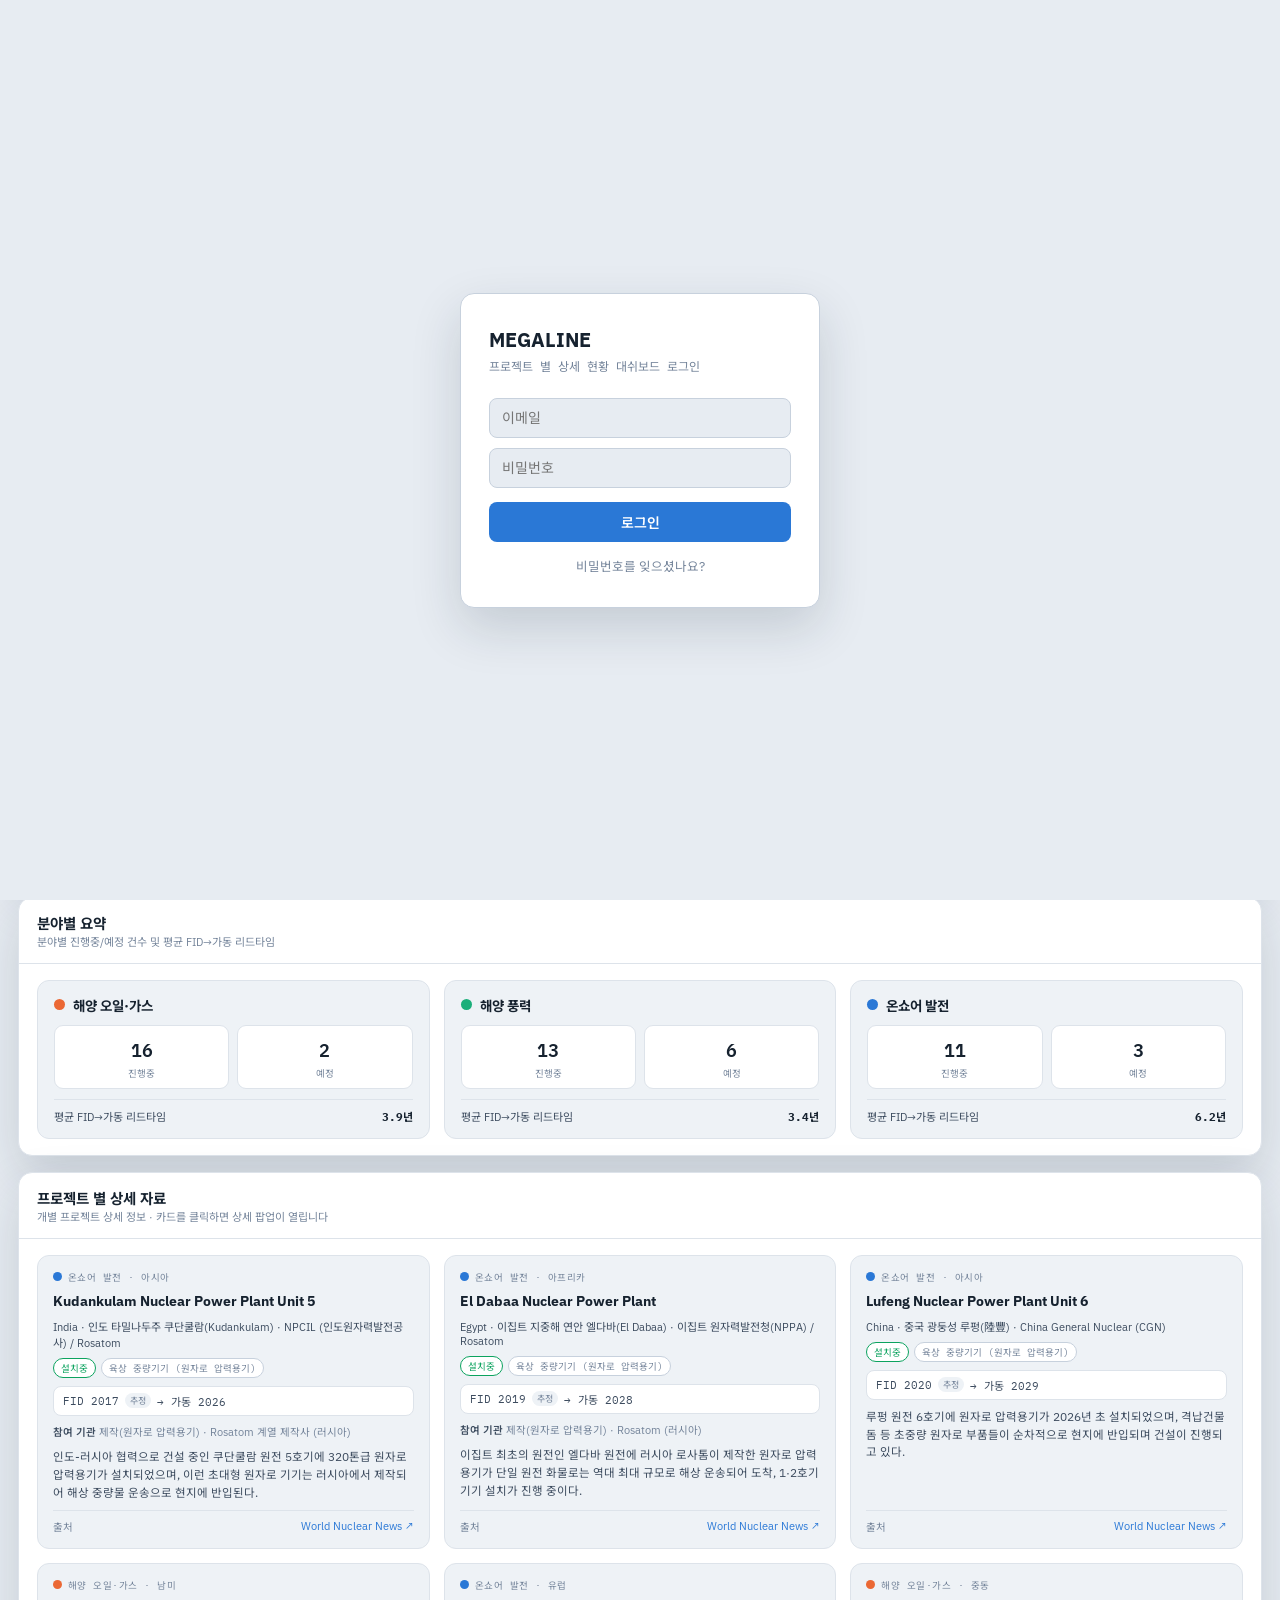
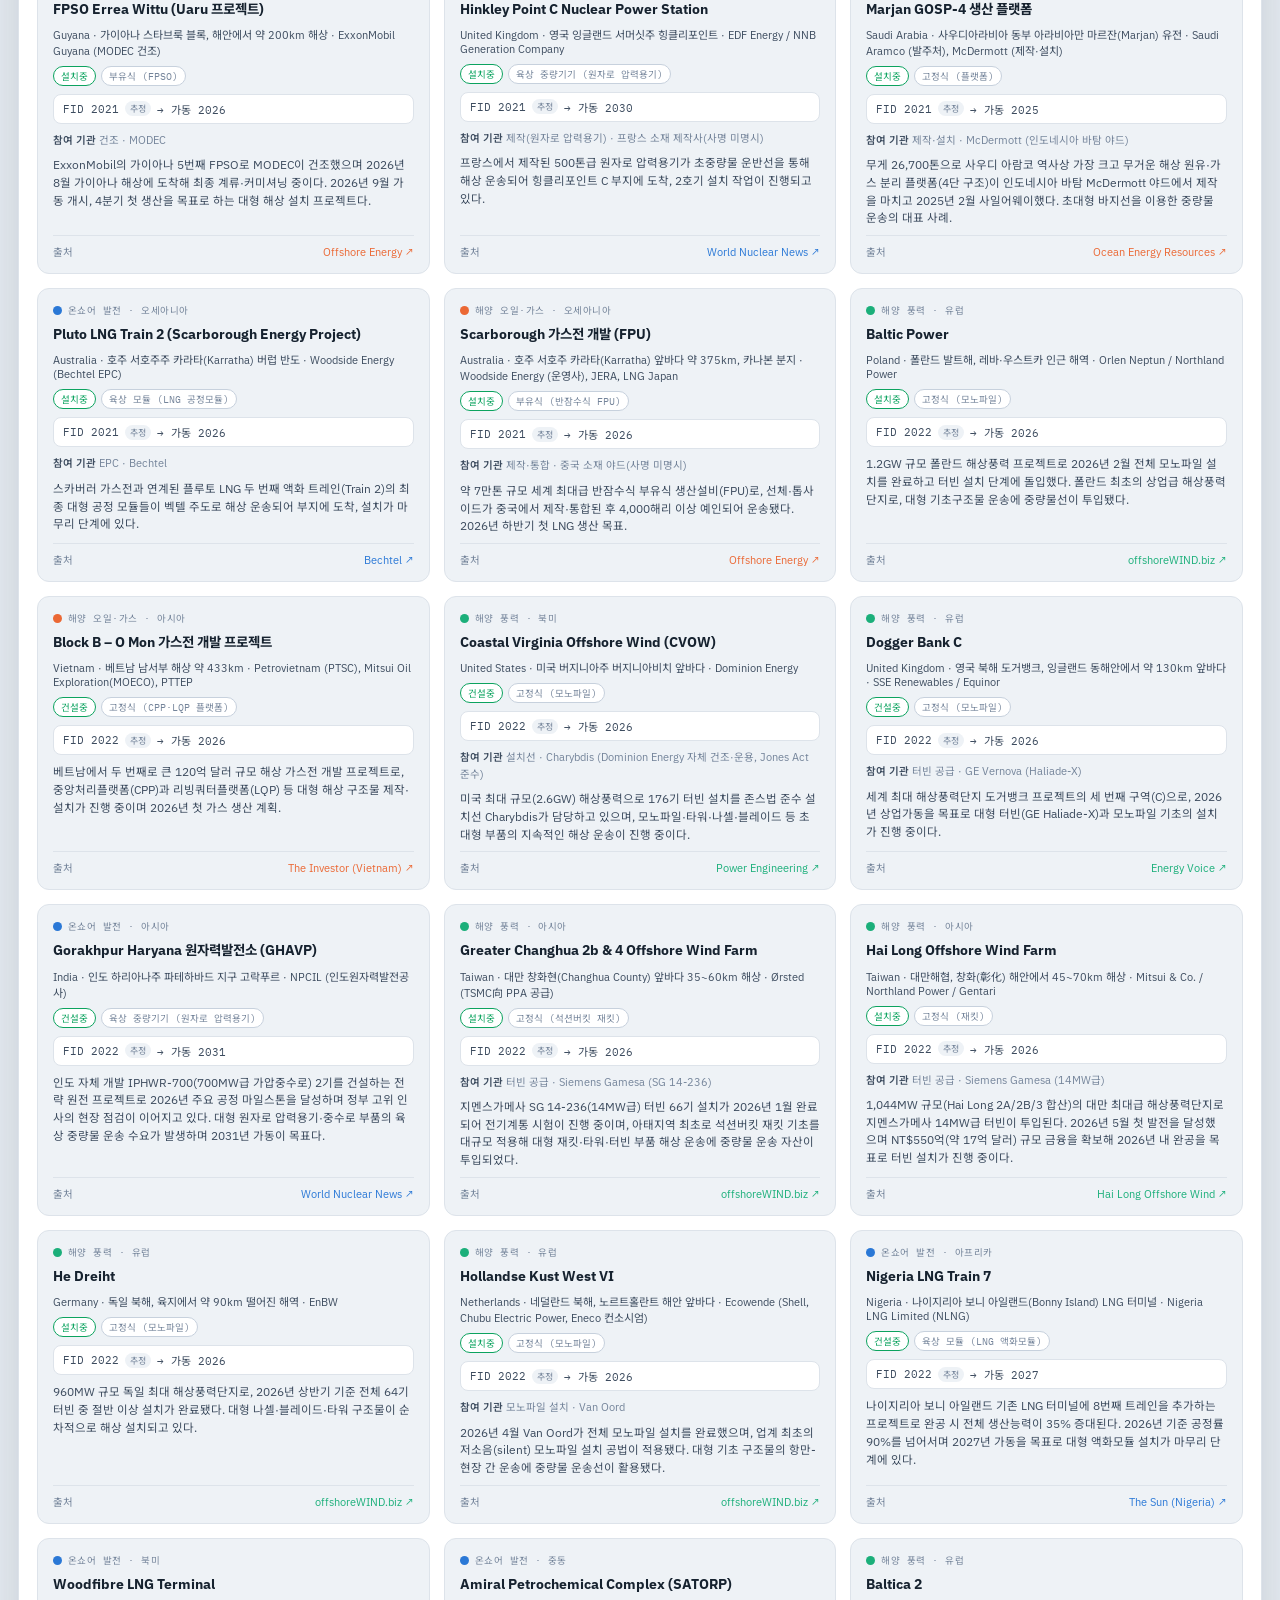
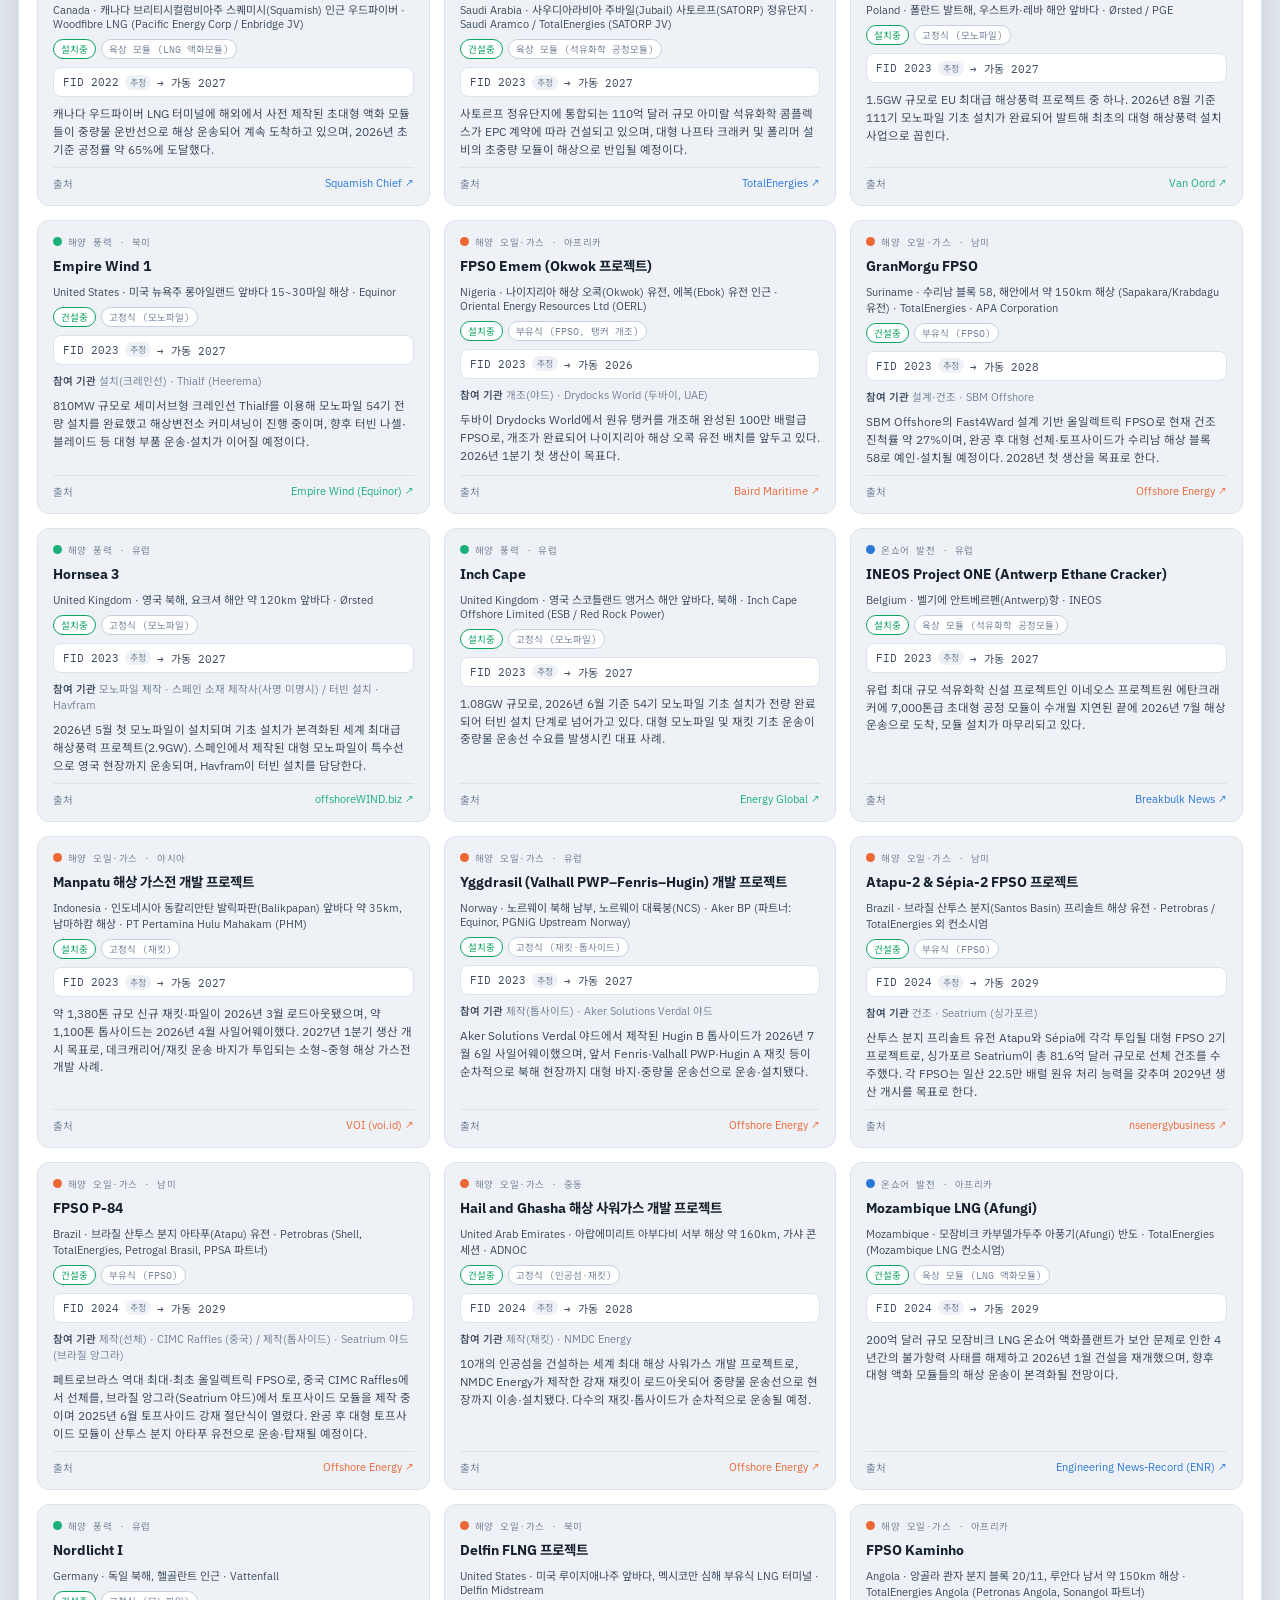
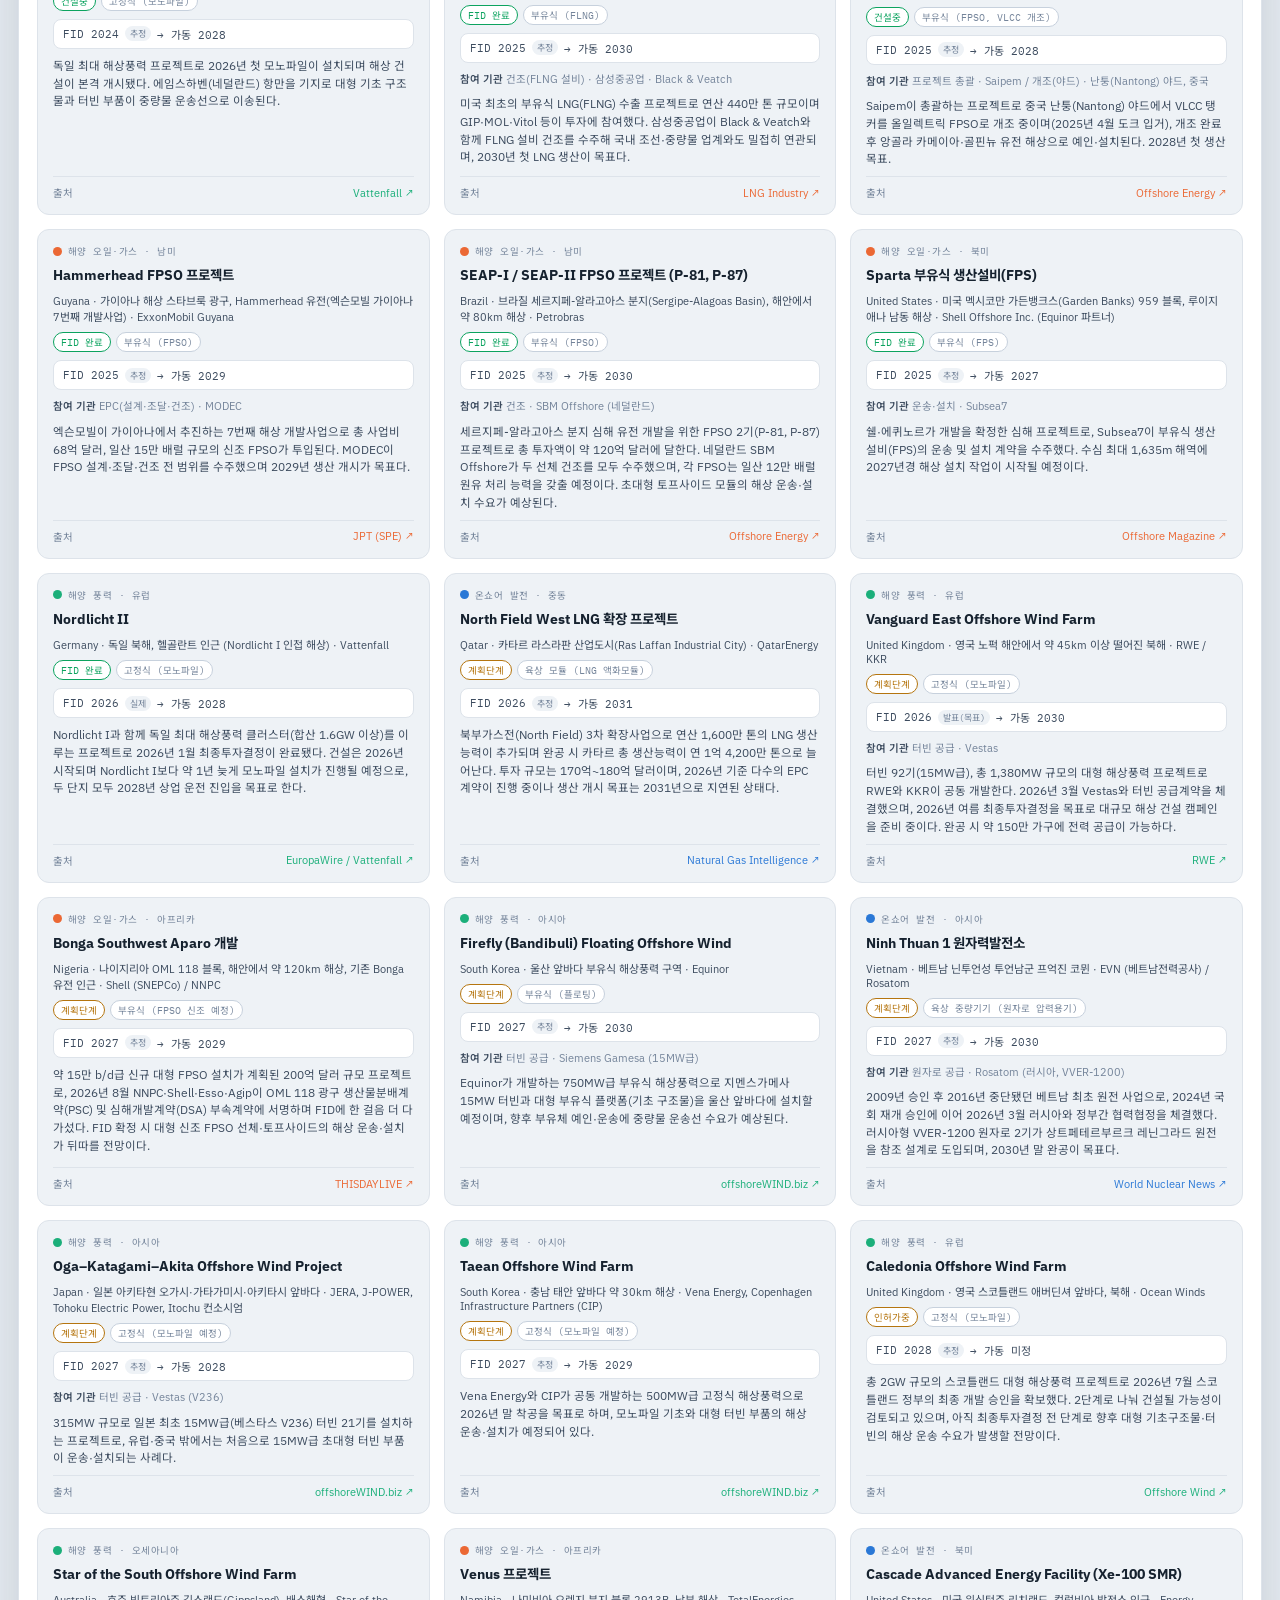
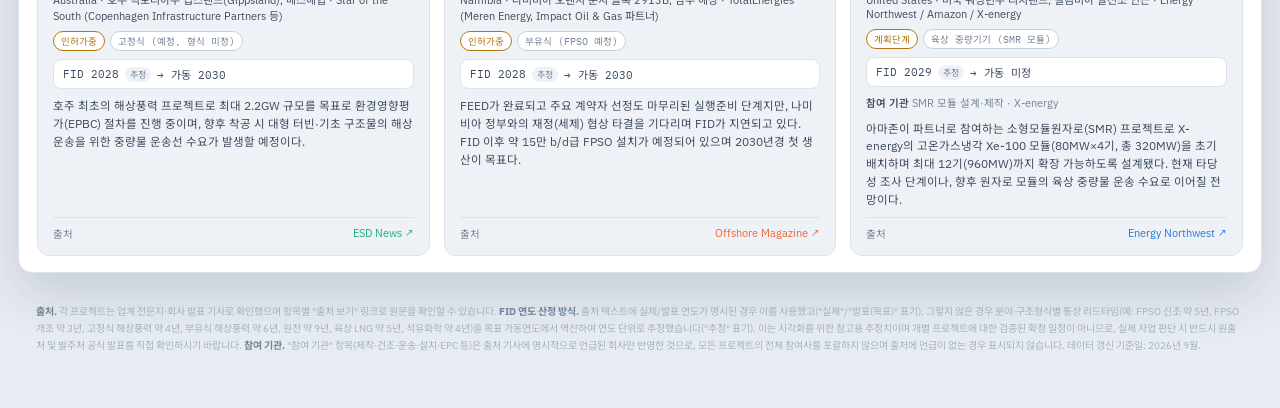
==== schedule_index.html @ 4c86de60 "Add files via upload" ====
<!doctype html>
<html lang="ko">
<head>
<meta charset="utf-8"/>
<meta name="viewport" content="width=device-width, initial-scale=1"/>
<title>프로젝트 별 상세 현황 대쉬보드</title>
<style>html{visibility:hidden;}</style>
<link rel="preconnect" href="https://fonts.googleapis.com">
<link rel="preconnect" href="https://fonts.gstatic.com" crossorigin>
<link href="https://fonts.googleapis.com/css2?family=IBM+Plex+Sans:wght@400;500;600;700&family=IBM+Plex+Mono:wght@400;500;600&family=Noto+Sans+KR:wght@400;500;600;700&display=swap" rel="stylesheet">
<style>.auth-gate{
  position:fixed; inset:0; z-index:9999;
  background:var(--page); display:flex; align-items:center; justify-content:center; padding:24px;
}
.auth-card{
  width:100%; max-width:360px; background:var(--panel); border:1px solid var(--line-strong);
  border-radius:var(--radius); box-shadow:var(--shadow); padding:32px 28px;
}
.auth-brand{ font-family:var(--font-sans); font-weight:700; font-size:20px; color:var(--ink); margin:0 0 4px; }
.auth-sub{ font-family:var(--font-mono); font-size:12px; color:var(--muted); margin:0 0 24px; }
.auth-card input{
  width:100%; box-sizing:border-box; font-family:var(--font-sans); font-size:14px;
  padding:10px 12px; border:1px solid var(--line-strong); border-radius:8px;
  background:var(--page); color:var(--ink); margin-bottom:10px;
}
.auth-card input:focus{ outline:none; border-color:var(--cat-power); }
.auth-card button[type="submit"]{
  width:100%; font-family:var(--font-sans); font-weight:600; font-size:14px;
  color:#fff; background:var(--cat-power); border:none; padding:10px; border-radius:8px;
  cursor:pointer; margin-top:4px;
}
.auth-card button[type="submit"]:hover{ filter:brightness(0.92); }
.auth-card button[type="submit"]:disabled{ opacity:0.6; cursor:default; }
.auth-error{ font-size:12.5px; color:var(--warn); margin:10px 0 0; }
.auth-forgot{ display:block; text-align:center; font-size:12.5px; color:var(--muted); margin-top:14px; text-decoration:none; }
.auth-forgot:hover{ color:var(--cat-power); text-decoration:underline; }

.auth-logout-btn{ color:var(--ink-soft); }
.auth-logout-btn:hover{ background:var(--cat-power); border-color:var(--cat-power); color:#fff; }
</style>
<style>
  :root{
    color-scheme: light;
    --font-sans: "IBM Plex Sans","Noto Sans KR",system-ui,-apple-system,sans-serif;
    --font-mono: "IBM Plex Mono","Noto Sans KR",ui-monospace,monospace;

    --page:        #e7ecf2;
    --stage:       #f4f6f9;
    --panel:       #ffffff;
    --panel-2:     #eef2f6;
    --line:        #dde3ea;
    --line-strong: #c7d1dd;

    --ink:         #16222f;
    --ink-soft:    #3d4c5f;
    --muted:       #74849a;
    --muted-2:     #a5b2c2;

    --cat-oil:     #eb6834;
    --cat-oil-tint:   rgba(235,104,52,.14);
    --cat-wind:    #1baf7a;
    --cat-wind-tint:  rgba(27,175,122,.14);
    --cat-power:   #2a78d6;
    --cat-power-tint: rgba(42,120,214,.14);

    --good:  #0ca35f;
    --warn:  #b5750f;

    --shadow: 0 20px 50px rgba(20,35,55,.16);
    --radius: 14px;
  }

  @media (prefers-color-scheme: dark){
    :root:not([data-theme="light"]){
      color-scheme: dark;
      --page:        #05090f;
      --stage:       #0a1119;
      --panel:       #0e1723;
      --panel-2:     #121d2b;
      --line:        #1c2c3f;
      --line-strong: #2e4258;

      --ink:         #eef3f8;
      --ink-soft:    #b9c6d6;
      --muted:       #6f849c;
      --muted-2:     #4c5f76;

      --cat-oil:     #d95926;
      --cat-oil-tint:   rgba(217,89,38,.16);
      --cat-wind:    #199e70;
      --cat-wind-tint:  rgba(25,158,112,.18);
      --cat-power:   #3987e5;
      --cat-power-tint: rgba(57,135,229,.18);

      --good:  #35c98f;
      --warn:  #e0a54c;
      --shadow: 0 20px 60px rgba(0,0,0,.55);
    }
  }
  :root[data-theme="dark"]{
    color-scheme: dark;
    --page:        #05090f;
    --stage:       #0a1119;
    --panel:       #0e1723;
    --panel-2:     #121d2b;
    --line:        #1c2c3f;
    --line-strong: #2e4258;

    --ink:         #eef3f8;
    --ink-soft:    #b9c6d6;
    --muted:       #6f849c;
    --muted-2:     #4c5f76;

    --cat-oil:     #d95926;
    --cat-oil-tint:   rgba(217,89,38,.16);
    --cat-wind:    #199e70;
    --cat-wind-tint:  rgba(25,158,112,.18);
    --cat-power:   #3987e5;
    --cat-power-tint: rgba(57,135,229,.18);

    --good:  #35c98f;
    --warn:  #e0a54c;
    --shadow: 0 20px 60px rgba(0,0,0,.55);
  }

  *{box-sizing:border-box;}
  html,body{margin:0;padding:0;}
  body{
    background: var(--page);
    color: var(--ink);
    font-family: var(--font-sans);
    min-height:100vh;
  }

  a{color:var(--cat-power);}

  .wrap{max-width:1400px;margin:0 auto;padding:18px 18px 40px;}

  /* ---------- header ---------- */
  .head{
    display:flex;
    align-items:center;
    gap:14px;
    flex-wrap:wrap;
    padding: 14px 20px;
    margin-bottom:14px;
    border:1px solid var(--line);
    border-radius: var(--radius);
    background: var(--panel);
    box-shadow: var(--shadow);
  }
  .brand{display:flex;flex-direction:column;gap:2px;min-width:max-content;}
  .brand .eyebrow{
    font-family: var(--font-mono);
    font-size:10.5px;
    letter-spacing:.14em;
    color: var(--muted);
    text-transform:uppercase;
  }
  .brand h1{
    margin:0;
    font-size:18px;
    font-weight:700;
    letter-spacing:-.01em;
    color: var(--ink);
  }
  .brand h1 .sub{
    font-weight:400;
    color: var(--ink-soft);
    font-size:13px;
    margin-left:8px;
  }
  .back-link{
    display:inline-flex;align-items:center;gap:5px;
    font-size:11.5px;color:var(--muted);text-decoration:none;
    padding:5px 10px;border-radius:8px;border:1px solid var(--line-strong);
    white-space:nowrap;
  }
  .back-link:hover{color:var(--ink);border-color:var(--muted);}

  .kpi-row{display:flex;gap:8px;}
  .kpi{
    display:flex;flex-direction:column;align-items:center;justify-content:center;
    padding:5px 14px;border-radius:10px;
    background: var(--panel-2);border:1px solid var(--line);min-width:60px;
  }
  .kpi .n{font-family:var(--font-mono);font-size:16px;font-weight:600;color:var(--ink);line-height:1.1;}
  .kpi .l{font-size:9.5px;color:var(--muted);letter-spacing:.02em;margin-top:2px;white-space:nowrap;}

  .head-spacer{flex:1 1 auto;}
  .head-controls{display:flex;align-items:center;gap:8px;flex:0 0 auto;}
  .icon-btn{
    width:34px;height:34px;border-radius:10px;flex:0 0 auto;
    border:1px solid var(--line-strong);
    background:var(--panel);color:var(--ink-soft);cursor:pointer;
    display:flex;align-items:center;justify-content:center;
    transition:color .12s ease, border-color .12s ease;
  }
  .icon-btn:hover{color:var(--ink);border-color:var(--muted);}
  .icon-btn svg{width:16px;height:16px;}
  .icon-btn .moon{display:none;}
  :root[data-theme="dark"] .icon-btn .sun{display:none;}
  :root[data-theme="dark"] .icon-btn .moon{display:block;}
  @media (prefers-color-scheme: dark){
    :root:not([data-theme="light"]) .icon-btn .sun{display:none;}
    :root:not([data-theme="light"]) .icon-btn .moon{display:block;}
  }

  /* ---------- menu (hamburger) ---------- */
  .menu-wrap{position:relative;}
  .menu-panel{
    position:absolute; top:calc(100% + 8px); right:0;
    background:var(--panel);
    border:1px solid var(--line-strong);
    border-radius:10px;
    padding:8px;
    min-width:200px;
    box-shadow: var(--shadow);
    display:none;
    z-index:60;
  }
  .menu-panel.open{display:block;}
  .menu-panel a{
    display:block;
    padding:8px 10px;
    border-radius:7px;
    font-size:12.5px;
    color:var(--ink-soft);
    text-decoration:none;
  }
  .menu-panel a:hover{background:var(--panel-2);color:var(--ink);}
  .menu-divider{height:1px;background:var(--line);margin:6px 2px;}

  /* ---------- back-to-top ---------- */
  .back-to-top{
    position:fixed; right:22px; bottom:22px; z-index:120;
    width:44px;height:44px;border-radius:50%;
    display:flex;align-items:center;justify-content:center;
    background:var(--panel);border:1px solid var(--line-strong);
    color:var(--ink-soft);cursor:pointer;box-shadow:var(--shadow);
    opacity:0;visibility:hidden;transform:translateY(8px);
    transition:opacity .18s ease, transform .18s ease, visibility .18s;
  }
  .back-to-top.show{opacity:1;visibility:visible;transform:translateY(0);}
  .back-to-top:hover{color:var(--ink);border-color:var(--muted);}
  .back-to-top svg{width:18px;height:18px;}

  /* ---------- filter bar ---------- */
  .filter-bar{
    display:flex;
    align-items:center;
    gap:16px;
    flex-wrap:wrap;
    padding:10px 16px;
    margin-bottom:14px;
    border:1px solid var(--line);
    border-radius: var(--radius);
    background:var(--panel-2);
    font-size:11.5px;
  }
  .filter-group{display:flex;gap:7px;align-items:center;flex-wrap:wrap;}
  .filter-title{font-size:9.5px;color:var(--muted);text-transform:uppercase;letter-spacing:.08em;margin-right:1px;white-space:nowrap;}
  .swatch{
    display:inline-flex;align-items:center;gap:6px;
    padding:5px 10px 5px 8px;
    border-radius:999px;
    border:1px solid var(--line-strong);
    background:var(--panel);
    cursor:pointer;
    user-select:none;
    transition:opacity .15s ease, border-color .15s ease;
    font-size:11px;
    color:var(--ink-soft);
    white-space:nowrap;
  }
  .swatch:hover{border-color:var(--muted);}
  .swatch.off{opacity:.35;}
  .dot{width:9px;height:9px;border-radius:50%;flex:0 0 auto;}
  .dot.oil{background:var(--cat-oil);}
  .dot.wind{background:var(--cat-wind);}
  .dot.power{background:var(--cat-power);}
  .filter-sep{width:1px;align-self:stretch;background:var(--line-strong);margin:0 2px;}
  .search-input{
    padding:6px 10px;
    border-radius:8px;
    border:1px solid var(--line-strong);
    background:var(--panel);
    color:var(--ink);
    font-family:var(--font-sans);
    font-size:12px;
    min-width:180px;
  }
  .search-input::placeholder{color:var(--muted);}
  .search-input:focus{outline:none;border-color:var(--muted);}

  /* ---------- panels ---------- */
  .panel{
    border:1px solid var(--line);
    border-radius: var(--radius);
    background:var(--panel);
    box-shadow: var(--shadow);
    margin-bottom:16px;
    overflow:hidden;
  }
  .panel-head{
    display:flex;align-items:center;gap:10px;flex-wrap:wrap;
    padding:14px 18px;border-bottom:1px solid var(--line);
  }
  .panel-title{font-size:14.5px;font-weight:700;color:var(--ink);}
  .panel-sub{font-size:11px;color:var(--muted);}
  .panel-head-spacer{flex:1 1 auto;}
  .info-icon{
    display:inline-flex;align-items:center;justify-content:center;
    width:15px;height:15px;border-radius:50%;
    background:var(--panel-2);border:1px solid var(--line-strong);
    color:var(--muted);font-size:10px;font-style:normal;cursor:help;
    position:relative;
  }
  .info-icon .info-pop{
    display:none;position:absolute;bottom:calc(100% + 7px);right:-8px;
    width:240px;background:var(--panel);border:1px solid var(--line-strong);
    border-radius:9px;box-shadow:var(--shadow);padding:9px 11px;
    font-size:11px;line-height:1.55;color:var(--ink-soft);cursor:auto;z-index:40;
  }
  .info-icon:hover .info-pop, .info-icon:focus .info-pop{display:block;}

  /* ---------- Gantt ---------- */
  .gantt-scroll{overflow-x:auto;overflow-y:auto;max-height:640px;}
  .gantt-inner{min-width:900px;position:relative;}
  .gantt-axis{
    display:flex;position:sticky;top:0;z-index:30;
    background:var(--panel);border-bottom:1px solid var(--line-strong);
  }
  .gantt-label-col{
    flex:0 0 220px;padding:8px 14px;
    font-family:var(--font-mono);font-size:9.5px;color:var(--muted);
    letter-spacing:.06em;text-transform:uppercase;
    position:sticky;left:0;background:var(--panel);z-index:3;
    border-right:1px solid var(--line);
    display:flex;align-items:center;
  }
  /* The sticky year-axis header (above) must always paint above every row's
     (and every group header's) label column as the table scrolls vertically
     inside .gantt-scroll -- otherwise a scrolled-up row's label column (also
     position:sticky, but only for horizontal/left scrolling) ends up with a
     HIGHER z-index than the axis and visually overlaps/covers it instead of
     disappearing behind it (2026-09-08 bug: Jeffrey reported the header
     getting covered while scrolling). Give the axis's own label cell the
     highest z-index in this stack so it always wins. */
  .gantt-axis .gantt-label-col{z-index:31;}
  .gantt-years{flex:1 1 auto;position:relative;height:32px;}
  .gantt-year-tick{
    position:absolute;top:0;bottom:0;
    font-family:var(--font-mono);font-size:10px;color:var(--muted);
    display:flex;align-items:center;padding-left:4px;
    border-left:1px solid var(--line);
  }
  .gantt-today-line{
    position:absolute;top:0;bottom:0;width:0;border-left:2px dashed var(--warn);z-index:5;
  }
  .gantt-today-label{
    position:absolute;top:2px;font-family:var(--font-mono);font-size:9px;color:var(--warn);
    white-space:nowrap;transform:translateX(4px);z-index:6;
  }
  .gantt-group-header{
    display:flex;
    background:var(--panel-2);
    border-bottom:1px solid var(--line);
  }
  .gantt-group-header .gantt-label-col{
    background:var(--panel-2);position:sticky;left:0;
    font-size:11px;font-weight:600;color:var(--ink-soft);text-transform:none;letter-spacing:0;
    gap:6px;
  }
  .gantt-row{display:flex;border-bottom:1px solid var(--line);}
  .gantt-row:hover{background:var(--panel-2);}
  .gantt-row .gantt-label-col{
    background:inherit;font-family:var(--font-sans);font-size:11.5px;color:var(--ink);
    text-transform:none;letter-spacing:0;flex-direction:column;align-items:flex-start;
    justify-content:center;gap:2px;cursor:pointer;
  }
  .gantt-row:hover .gantt-label-col{background:var(--panel-2);}
  .grow-name{overflow:hidden;text-overflow:ellipsis;white-space:nowrap;max-width:192px;font-weight:500;}
  .grow-meta{font-size:9.5px;color:var(--muted);font-family:var(--font-mono);}
  .gantt-track{flex:1 1 auto;position:relative;height:38px;}
  .gantt-bar{
    position:absolute;top:9px;height:20px;border-radius:6px;
    display:flex;align-items:center;
    font-family:var(--font-mono);font-size:9.5px;color:#fff;
    padding:0 7px;white-space:nowrap;overflow:hidden;cursor:pointer;
    box-shadow:0 1px 2px rgba(0,0,0,.15);
  }
  .gantt-bar.cat-oil{background:var(--cat-oil);}
  .gantt-bar.cat-wind{background:var(--cat-wind);}
  .gantt-bar.cat-power{background:var(--cat-power);}
  .gantt-bar.future{opacity:.55;border:1.5px dashed rgba(255,255,255,.7);}
  .gantt-bar.unknown-end{
    background-image:repeating-linear-gradient(135deg, rgba(255,255,255,.35) 0 6px, transparent 6px 12px);
  }
  .gantt-bar:hover, .gantt-bar.pinned{filter:brightness(1.08);outline:2px solid var(--ink);outline-offset:1px;}

  /* ---------- tooltip (shared) ---------- */
  .tooltip{
    position:fixed;
    width:min(300px, calc(100vw - 24px));
    max-height: min(70vh, 420px);
    overflow-y:auto;
    background:var(--panel);
    border:1px solid var(--line-strong);
    border-radius:12px;
    padding:13px 14px 12px;
    box-shadow: var(--shadow);
    opacity:0;
    visibility:hidden;
    transform: translateY(4px) scale(.97);
    transition: opacity .14s ease, transform .14s ease;
    z-index:200;
    font-size:12px;
  }
  .tooltip.show{opacity:1;visibility:visible;transform:translateY(0) scale(1);}
  .tt-cat{
    display:inline-flex;align-items:center;gap:5px;
    font-family:var(--font-mono);font-size:9.5px;letter-spacing:.06em;text-transform:uppercase;
    color:var(--muted);margin-bottom:6px;
  }
  .tt-cat .dot{width:7px;height:7px;}
  .tt-name{font-size:14px;font-weight:600;color:var(--ink);line-height:1.35;margin-bottom:4px;}
  .tt-loc{font-size:11px;color:var(--ink-soft);margin-bottom:9px;}
  .tt-row{display:flex;justify-content:space-between;gap:10px;font-size:11px;padding:5px 0;border-top:1px solid var(--line);}
  .tt-row .k{color:var(--muted);white-space:nowrap;}
  .tt-row .v{color:var(--ink-soft);text-align:right;}
  .tt-badge{
    display:inline-flex;align-items:center;gap:5px;padding:2px 8px;border-radius:999px;
    font-size:10px;font-weight:500;background:var(--panel-2);border:1px solid var(--line-strong);color:var(--ink-soft);
  }
  .tt-stake{font-size:11px;color:var(--ink-soft);padding-top:9px;margin-top:5px;border-top:1px solid var(--line);}
  .tt-stake .k{color:var(--muted);display:block;margin-bottom:5px;}
  .tt-stake ul{margin:0;padding-left:16px;}
  .tt-stake li{margin-bottom:3px;line-height:1.4;}
  .tt-desc{font-size:11.5px;color:var(--ink-soft);line-height:1.55;margin-top:9px;padding-top:9px;border-top:1px solid var(--line);}
  .tt-note{font-size:10.5px;color:var(--muted);line-height:1.5;margin-top:8px;padding:7px 9px;background:var(--panel-2);border-radius:8px;}
  .tt-src{display:flex;align-items:center;justify-content:space-between;margin-top:10px;padding-top:9px;border-top:1px solid var(--line);font-size:11px;}
  .tt-src a{text-decoration:none;font-weight:500;}
  .tt-src a:hover{text-decoration:underline;}
  .tt-close{position:absolute;top:8px;right:8px;background:none;border:none;color:var(--muted);cursor:pointer;font-size:16px;line-height:1;padding:4px;}
  .tt-close:hover{color:var(--ink);}

  /* ---------- 분야별 요약 ---------- */
  .summary-grid{display:grid;grid-template-columns:repeat(3, 1fr);gap:14px;padding:16px 18px;}
  .summary-card{border:1px solid var(--line);border-radius:12px;padding:14px 16px;background:var(--panel-2);}
  .summary-card .sc-head{display:flex;align-items:center;gap:8px;margin-bottom:10px;}
  .summary-card .sc-head .dot{width:11px;height:11px;}
  .summary-card .sc-head .lbl{font-weight:700;font-size:13.5px;color:var(--ink);}
  .sc-stats{display:grid;grid-template-columns:1fr 1fr;gap:8px;margin-bottom:10px;}
  .sc-stat{background:var(--panel);border:1px solid var(--line);border-radius:9px;padding:8px;text-align:center;}
  .sc-stat .num{font-family:var(--font-mono);font-size:18px;font-weight:600;color:var(--ink);}
  .sc-stat .lbl{font-size:9.5px;color:var(--muted);margin-top:2px;}
  .sc-lead{font-size:11px;color:var(--ink-soft);display:flex;justify-content:space-between;padding-top:8px;border-top:1px solid var(--line);}
  .sc-lead b{color:var(--ink);font-family:var(--font-mono);}

  /* ---------- 상세 카드 ---------- */
  .card-grid{display:grid;grid-template-columns:repeat(3, 1fr);gap:14px;padding:16px 18px;}
  .pcard{border:1px solid var(--line);border-radius:12px;padding:14px 15px;background:var(--panel-2);display:flex;flex-direction:column;gap:8px;}
  .pcard .pc-cat{display:flex;align-items:center;gap:6px;font-family:var(--font-mono);font-size:9.5px;letter-spacing:.05em;text-transform:uppercase;color:var(--muted);}
  .pcard .pc-name{font-size:13.5px;font-weight:700;color:var(--ink);line-height:1.35;}
  .pcard .pc-loc{font-size:11px;color:var(--ink-soft);}
  .pcard .pc-tags{display:flex;gap:5px;flex-wrap:wrap;}
  .pc-tag{font-family:var(--font-mono);font-size:9.5px;padding:2px 7px;border-radius:999px;background:var(--panel);border:1px solid var(--line-strong);color:var(--muted);white-space:nowrap;}
  .pc-tag.stage-active{color:var(--good);border-color:var(--good);}
  .pc-tag.stage-future{color:var(--warn);border-color:var(--warn);}
  .pcard .pc-sched{display:flex;align-items:center;gap:6px;font-family:var(--font-mono);font-size:11px;color:var(--ink-soft);background:var(--panel);border:1px solid var(--line);border-radius:8px;padding:6px 9px;}
  .pcard .pc-sched .fid-type{font-size:9px;padding:1px 5px;border-radius:999px;background:var(--panel-2);color:var(--muted);}
  .pcard .pc-stake{font-size:10.5px;color:var(--muted);line-height:1.55;}
  .pcard .pc-stake b{color:var(--ink-soft);font-weight:600;}
  .pcard .pc-desc{font-size:11.5px;color:var(--ink-soft);line-height:1.55;flex:1 1 auto;}
  .pcard .pc-src{font-size:10.5px;padding-top:8px;border-top:1px solid var(--line);display:flex;justify-content:space-between;align-items:center;}
  .pcard .pc-src a{text-decoration:none;}
  .pcard .pc-src a:hover{text-decoration:underline;}
  .hidden-by-filter{display:none !important;}
  .list-empty{padding:26px 12px;text-align:center;font-size:11.5px;color:var(--muted);display:none;}
  .list-empty.show{display:block;}

  .foot-note{font-size:10px;color:var(--muted-2);line-height:1.7;padding:14px 18px;}
  .foot-note b{color:var(--muted);}

  /* ================= RESPONSIVE ================= */
  @media (max-width: 1180px){
    .kpi-row{display:none;}
    .summary-grid, .card-grid{grid-template-columns:repeat(2, 1fr);}
  }
  @media (max-width: 900px){
    .wrap{padding:12px 10px 30px;}
    .gantt-label-col{flex-basis:150px;}
    .grow-name{max-width:120px;}
    .summary-grid, .card-grid{grid-template-columns:1fr;padding:12px;}
    .brand h1{font-size:15.5px;}
    .brand h1 .sub{display:block;margin-left:0;margin-top:2px;font-size:11.5px;}
  }
  @media (max-width: 560px){
    .head{padding:12px 14px;}
    .brand .eyebrow{display:none;}
    .filter-bar{padding:8px 12px;gap:8px 10px;}
    .filter-title{width:100%;margin:0 0 -2px;}
    .search-input{min-width:0;flex:1 1 100%;}
    .panel-head{padding:12px 14px;}
  }
</style>
</head>
<body>

<div id="authGate" class="auth-gate">
  <div class="auth-card">
    <p class="auth-brand">MEGALINE</p>
    <p class="auth-sub">프로젝트 별 상세 현황 대쉬보드 로그인</p>
    <form id="authForm">
      <input type="email" id="authEmail" placeholder="이메일" autocomplete="username" required>
      <input type="password" id="authPassword" placeholder="비밀번호" autocomplete="current-password" required>
      <button type="submit">로그인</button>
      <p class="auth-error" id="authError" hidden></p>
    </form>
    <a href="#" id="authForgot" class="auth-forgot">비밀번호를 잊으셨나요?</a>
  </div>
</div>
<script>
  // Optimistic reveal: if this browser was signed in last time, show the page
  // immediately instead of waiting for Firebase's async session check (that
  // check still runs via auth-gate.js and will correct this if it was wrong).
  (function () {
    try {
      if (localStorage.getItem("mgProjectMapAuthed") === "1") {
        var g = document.getElementById("authGate");
        if (g) g.style.display = "none";
        document.documentElement.style.visibility = "visible";
      }
    } catch (e) {}
  })();
</script>

<div class="wrap" id="menuPanelAnchor">

  <header class="head">
    <div class="brand">
      <div class="eyebrow">Megaline · Heavy-Lift Market Intelligence</div>
      <h1>프로젝트 별 상세 현황 대쉬보드<span class="sub">예정·진행중 프로젝트 일정 및 상세 현황</span></h1>
    </div>
    <a class="back-link" href="./index.html" title="프로젝트 지도로 이동">
      ← 프로젝트 지도
    </a>
    <div class="kpi-row">
      <div class="kpi"><div class="n">51</div><div class="l">전체</div></div>
      <div class="kpi"><div class="n">40</div><div class="l">진행중</div></div>
      <div class="kpi"><div class="n">11</div><div class="l">예정</div></div>
    </div>
    <div class="head-spacer"></div>
    <div class="head-controls">
      <button class="icon-btn" id="themeToggle" aria-label="라이트/다크 모드 전환" title="라이트/다크 모드 전환">
        <svg class="sun" viewBox="0 0 24 24" fill="none" stroke="currentColor" stroke-width="2" stroke-linecap="round"><circle cx="12" cy="12" r="4.2"/><path d="M12 2.5v2.4M12 19.1v2.4M4.4 4.4l1.7 1.7M17.9 17.9l1.7 1.7M2.5 12h2.4M19.1 12h2.4M4.4 19.6l1.7-1.7M17.9 6.1l1.7-1.7"/></svg>
        <svg class="moon" viewBox="0 0 24 24" fill="none" stroke="currentColor" stroke-width="2" stroke-linecap="round" stroke-linejoin="round"><path d="M20 14.5A8.5 8.5 0 1 1 9.5 4a6.8 6.8 0 0 0 10.5 10.5Z"/></svg>
      </button>
      <div class="menu-wrap">
        <button class="icon-btn" id="menuToggle" aria-label="메뉴" aria-haspopup="true" aria-expanded="false">
          <svg viewBox="0 0 24 24" fill="none" stroke="currentColor" stroke-width="2" stroke-linecap="round"><line x1="4" y1="7" x2="20" y2="7"/><line x1="4" y1="12" x2="20" y2="12"/><line x1="4" y1="17" x2="20" y2="17"/></svg>
        </button>
        <div class="menu-panel" id="menuPanel" role="menu">
          <a href="#" data-action="reset-filters" role="menuitem">필터 초기화</a>
          <a href="#" data-action="only-active" role="menuitem">진행중 프로젝트만 보기</a>
          <a href="#" data-action="only-future" role="menuitem">예정 프로젝트만 보기</a>
          <div class="menu-divider"></div>
          <a href="./index.html" role="menuitem">← 프로젝트 지도로 이동</a>
        </div>
      </div>
    </div>
  </header>

  <div class="filter-bar">
    <div class="filter-group">
      <span class="filter-title">분야</span>
      <span class="swatch" data-filter-cat="offshore_oil_gas"><span class="dot oil"></span>해양 오일·가스</span>
      <span class="swatch" data-filter-cat="offshore_wind"><span class="dot wind"></span>해양 풍력</span>
      <span class="swatch" data-filter-cat="onshore_power"><span class="dot power"></span>온쇼어 발전</span>
    </div>
    <div class="filter-sep"></div>
    <div class="filter-group">
      <span class="filter-title">단계</span>
      <span class="swatch" data-filter-stage="active">진행중(건설·설치·FID완료)</span>
      <span class="swatch" data-filter-stage="future">예정(계획·인허가)</span>
    </div>
    <div class="filter-sep"></div>
    <input type="search" id="searchInput" class="search-input" placeholder="프로젝트·발주처·국가 검색" autocomplete="off">
  </div>

  <!-- ============ 상단: 프로젝트 일정표 (Gantt) ============ -->
  <section class="panel" id="ganttPanel">
    <div class="panel-head">
      <div>
        <div class="panel-title">프로젝트 일정표</div>
        <div class="panel-sub">FID(최종투자결정) ~ 가동(첫 생산/상업운전) 기간 · 분야별 색상 · 점선 테두리는 "예정" 단계</div>
      </div>
      <div class="panel-head-spacer"></div>
      <span class="info-icon" tabindex="0">ⓘ<span class="info-pop">
        FID 연도는 연도 단위 범위로 제공됩니다. 출처에 명시된 실제/발표 연도가 없는 경우
        분야·구조형식별 통상 리드타임을 이용해 추정한 값이며(전체 51건 중 49건 추정),
        막대를 클릭하면 각 값의 근거를 확인할 수 있습니다. 세로 점선은 오늘(2026년) 기준선입니다.
      </span></span>
    </div>
    <div class="gantt-scroll">
      <div class="gantt-inner" id="ganttInner"></div>
    </div>
    <div class="list-empty" id="ganttEmpty">선택한 필터에 해당하는 프로젝트가 없습니다.</div>
  </section>

  <!-- ============ 중단: 분야별 요약 ============ -->
  <section class="panel" id="summaryPanel">
    <div class="panel-head">
      <div>
        <div class="panel-title">분야별 요약</div>
        <div class="panel-sub">분야별 진행중/예정 건수 및 평균 FID→가동 리드타임</div>
      </div>
    </div>
    <div class="summary-grid" id="summaryGrid"></div>
  </section>

  <!-- ============ 하단: 프로젝트 별 상세 자료 ============ -->
  <section class="panel" id="detailPanel">
    <div class="panel-head">
      <div>
        <div class="panel-title">프로젝트 별 상세 자료</div>
        <div class="panel-sub">개별 프로젝트 상세 정보 · 카드를 클릭하면 상세 팝업이 열립니다</div>
      </div>
    </div>
    <div class="card-grid" id="cardGrid"></div>
    <div class="list-empty" id="cardEmpty">선택한 필터에 해당하는 프로젝트가 없습니다.</div>
  </section>

  <div class="foot-note">
    <b>출처.</b> 각 프로젝트는 업계 전문지·회사 발표 기사로 확인했으며 항목별 "출처 보기" 링크로 원문을 확인할 수 있습니다.
    <b>FID 연도 산정 방식.</b> 출처 텍스트에 실제/발표 연도가 명시된 경우 이를 사용했고("실제"/"발표(목표)" 표기),
    그렇지 않은 경우 분야·구조형식별 통상 리드타임(예: FPSO 신조 약 5년, FPSO 개조 약 3년, 고정식 해상풍력 약 4년,
    부유식 해상풍력 약 6년, 원전 약 9년, 육상 LNG 약 5년, 석유화학 약 4년)을 목표 가동연도에서 역산하여 연도 단위로
    추정했습니다("추정" 표기). 이는 시각화를 위한 참고용 추정치이며 개별 프로젝트에 대한 검증된 확정 일정이 아니므로,
    실제 사업 판단 시 반드시 원출처 및 발주처 공식 발표를 직접 확인하시기 바랍니다.
    <b>참여 기관.</b> "참여 기관" 항목(제작·건조·운송·설치·EPC 등)은 출처 기사에 명시적으로 언급된 회사만 반영한
    것으로, 모든 프로젝트의 전체 참여사를 포괄하지 않으며 출처에 언급이 없는 경우 표시되지 않습니다.
    데이터 갱신 기준일: 2026년 9월.
  </div>
</div>

<div class="tooltip" id="tooltip"></div>

<button class="back-to-top" id="backToTop" aria-label="맨 위로 이동" title="맨 위로 이동">
  <svg viewBox="0 0 24 24" fill="none" stroke="currentColor" stroke-width="2" stroke-linecap="round" stroke-linejoin="round"><path d="M12 19V5M5 12l7-7 7 7"/></svg>
</button>

<script>
const PROJECTS = [{"id": "sp0", "name": "FPSO P-84", "category": "offshore_oil_gas", "country": "Brazil", "region": "남미", "location_text": "브라질 산투스 분지 아타푸(Atapu) 유전", "client": "Petrobras (Shell, TotalEnergies, Petrogal Brasil, PPSA 파트너)", "stakeholders": [{"role": "제작(선체)", "name": "CIMC Raffles (중국)"}, {"role": "제작(톱사이드)", "name": "Seatrium 야드 (브라질 앙그라)"}], "stage_code": "construction", "stage_label": "건설중", "stage_bucket": "active", "feature_tag": "부유식 (FPSO)", "fid_year": 2024, "fid_year_type": "estimated", "fid_year_type_label": "추정", "fid_note": "목표연도 기준 통상 리드타임(5년)을 역산한 추정치", "prod_year": 2029, "prod_year_known": true, "bar_end": 2029, "description_kr": "페트로브라스 역대 최대·최초 올일렉트릭 FPSO로, 중국 CIMC Raffles에서 선체를, 브라질 앙그라(Seatrium 야드)에서 토프사이드 모듈을 제작 중이며 2025년 6월 토프사이드 강재 절단식이 열렸다. 완공 후 대형 토프사이드 모듈이 산투스 분지 아타푸 유전으로 운송·탑재될 예정이다.", "source_name": "Offshore Energy", "source_url": "https://www.offshore-energy.biz/topside-construction-underway-for-petrobras-next-gen-fpso/"}, {"id": "sp1", "name": "FPSO Errea Wittu (Uaru 프로젝트)", "category": "offshore_oil_gas", "country": "Guyana", "region": "남미", "location_text": "가이아나 스타브룩 블록, 해안에서 약 200km 해상", "client": "ExxonMobil Guyana (MODEC 건조)", "stakeholders": [{"role": "건조", "name": "MODEC"}], "stage_code": "installation", "stage_label": "설치중", "stage_bucket": "active", "feature_tag": "부유식 (FPSO)", "fid_year": 2021, "fid_year_type": "estimated", "fid_year_type_label": "추정", "fid_note": "목표연도 기준 통상 리드타임(5년)을 역산한 추정치", "prod_year": 2026, "prod_year_known": true, "bar_end": 2026, "description_kr": "ExxonMobil의 가이아나 5번째 FPSO로 MODEC이 건조했으며 2026년 8월 가이아나 해상에 도착해 최종 계류·커미셔닝 중이다. 2026년 9월 가동 개시, 4분기 첫 생산을 목표로 하는 대형 해상 설치 프로젝트다.", "source_name": "Offshore Energy", "source_url": "https://www.offshore-energy.biz/modecs-fpso-reaches-guyana-as-exxonmobils-fifth-oil-project-nears-start-up/"}, {"id": "sp2", "name": "Sparta 부유식 생산설비(FPS)", "category": "offshore_oil_gas", "country": "United States", "region": "북미", "location_text": "미국 멕시코만 가든뱅크스(Garden Banks) 959 블록, 루이지애나 남동 해상", "client": "Shell Offshore Inc. (Equinor 파트너)", "stakeholders": [{"role": "운송·설치", "name": "Subsea7"}], "stage_code": "fid", "stage_label": "FID 완료", "stage_bucket": "active", "feature_tag": "부유식 (FPS)", "fid_year": 2025, "fid_year_type": "estimated", "fid_year_type_label": "추정", "fid_note": "FID 완료 단계이나 정확한 발표 연도가 출처에 명시되지 않아 최근 시점으로 추정", "prod_year": 2027, "prod_year_known": true, "bar_end": 2027, "description_kr": "쉘·에퀴노르가 개발을 확정한 심해 프로젝트로, Subsea7이 부유식 생산설비(FPS)의 운송 및 설치 계약을 수주했다. 수심 최대 1,635m 해역에 2027년경 해상 설치 작업이 시작될 예정이다.", "source_name": "Offshore Magazine", "source_url": "https://www.offshore-mag.com/regional-reports/us-gulf-of-mexico/news/55280079/subsea7-to-install-floating-platform-for-deepwater-sparta-project"}, {"id": "sp3", "name": "GranMorgu FPSO", "category": "offshore_oil_gas", "country": "Suriname", "region": "남미", "location_text": "수리남 블록 58, 해안에서 약 150km 해상 (Sapakara/Krabdagu 유전)", "client": "TotalEnergies · APA Corporation", "stakeholders": [{"role": "설계·건조", "name": "SBM Offshore"}], "stage_code": "construction", "stage_label": "건설중", "stage_bucket": "active", "feature_tag": "부유식 (FPSO)", "fid_year": 2023, "fid_year_type": "estimated", "fid_year_type_label": "추정", "fid_note": "목표연도 기준 통상 리드타임(5년)을 역산한 추정치", "prod_year": 2028, "prod_year_known": true, "bar_end": 2028, "description_kr": "SBM Offshore의 Fast4Ward 설계 기반 올일렉트릭 FPSO로 현재 건조 진척률 약 27%이며, 완공 후 대형 선체·토프사이드가 수리남 해상 블록 58로 예인·설치될 예정이다. 2028년 첫 생산을 목표로 한다.", "source_name": "Offshore Energy", "source_url": "https://www.offshore-energy.biz/sbm-offshores-suriname-bound-fpso-for-totalenergies-12-2b-oil-project-starts-taking-shape/"}, {"id": "sp4", "name": "FPSO Kaminho", "category": "offshore_oil_gas", "country": "Angola", "region": "아프리카", "location_text": "앙골라 콴자 분지 블록 20/11, 루안다 남서 약 150km 해상", "client": "TotalEnergies Angola (Petronas Angola, Sonangol 파트너)", "stakeholders": [{"role": "프로젝트 총괄", "name": "Saipem"}, {"role": "개조(야드)", "name": "난퉁(Nantong) 야드, 중국"}], "stage_code": "construction", "stage_label": "건설중", "stage_bucket": "active", "feature_tag": "부유식 (FPSO, VLCC 개조)", "fid_year": 2025, "fid_year_type": "estimated", "fid_year_type_label": "추정", "fid_note": "목표연도 기준 통상 리드타임(3년)을 역산한 추정치", "prod_year": 2028, "prod_year_known": true, "bar_end": 2028, "description_kr": "Saipem이 총괄하는 프로젝트로 중국 난퉁(Nantong) 야드에서 VLCC 탱커를 올일렉트릭 FPSO로 개조 중이며(2025년 4월 도크 입거), 개조 완료 후 앙골라 카메이아·골핀뉴 유전 해상으로 예인·설치된다. 2028년 첫 생산 목표.", "source_name": "Offshore Energy", "source_url": "https://www.offshore-energy.biz/all-electric-fpso-for-totalenergies-angolan-project-starts-taking-shape-in-china/"}, {"id": "sp5", "name": "Venus 프로젝트", "category": "offshore_oil_gas", "country": "Namibia", "region": "아프리카", "location_text": "나미비아 오렌지 분지 블록 2913B, 남부 해상", "client": "TotalEnergies (Meren Energy, Impact Oil & Gas 파트너)", "stakeholders": [], "stage_code": "permitting", "stage_label": "인허가중", "stage_bucket": "future", "feature_tag": "부유식 (FPSO 예정)", "fid_year": 2028, "fid_year_type": "estimated", "fid_year_type_label": "추정", "fid_note": "FID 이전 단계(인허가중) — 통상 리드타임 역산값이 이미 지났으므로 향후 시점으로 추정", "prod_year": 2030, "prod_year_known": true, "bar_end": 2030, "description_kr": "FEED가 완료되고 주요 계약자 선정도 마무리된 실행준비 단계지만, 나미비아 정부와의 재정(세제) 협상 타결을 기다리며 FID가 지연되고 있다. FID 이후 약 15만 b/d급 FPSO 설치가 예정되어 있으며 2030년경 첫 생산이 목표다.", "source_name": "Offshore Magazine", "source_url": "https://www.offshore-mag.com/field-development/news/55398042/totalenergies-awaits-fiscal-accord-before-venus-fid-offshore-namibia"}, {"id": "sp6", "name": "FPSO Emem (Okwok 프로젝트)", "category": "offshore_oil_gas", "country": "Nigeria", "region": "아프리카", "location_text": "나이지리아 해상 오콕(Okwok) 유전, 에복(Ebok) 유전 인근", "client": "Oriental Energy Resources Ltd (OERL)", "stakeholders": [{"role": "개조(야드)", "name": "Drydocks World (두바이, UAE)"}], "stage_code": "installation", "stage_label": "설치중", "stage_bucket": "active", "feature_tag": "부유식 (FPSO, 탱커 개조)", "fid_year": 2023, "fid_year_type": "estimated", "fid_year_type_label": "추정", "fid_note": "목표연도 기준 통상 리드타임(3년)을 역산한 추정치", "prod_year": 2026, "prod_year_known": true, "bar_end": 2026, "description_kr": "두바이 Drydocks World에서 원유 탱커를 개조해 완성된 100만 배럴급 FPSO로, 개조가 완료되어 나이지리아 해상 오콕 유전 배치를 앞두고 있다. 2026년 1분기 첫 생산이 목표다.", "source_name": "Baird Maritime", "source_url": "https://www.bairdmaritime.com/offshore/vessels-rigs/fposfpsos/vessel-conversion-emem-large-capacity-fpso-to-be-deployed-off-nigeria"}, {"id": "sp7", "name": "Bonga Southwest Aparo 개발", "category": "offshore_oil_gas", "country": "Nigeria", "region": "아프리카", "location_text": "나이지리아 OML 118 블록, 해안에서 약 120km 해상, 기존 Bonga 유전 인근", "client": "Shell (SNEPCo) / NNPC", "stakeholders": [], "stage_code": "planned", "stage_label": "계획단계", "stage_bucket": "future", "feature_tag": "부유식 (FPSO 신조 예정)", "fid_year": 2027, "fid_year_type": "estimated", "fid_year_type_label": "추정", "fid_note": "FID 이전 단계(계획단계) — 통상 리드타임 역산값이 이미 지났으므로 향후 시점으로 추정", "prod_year": 2029, "prod_year_known": true, "bar_end": 2029, "description_kr": "약 15만 b/d급 신규 대형 FPSO 설치가 계획된 200억 달러 규모 프로젝트로, 2026년 8월 NNPC·Shell·Esso·Agip이 OML 118 광구 생산물분배계약(PSC) 및 심해개발계약(DSA) 부속계약에 서명하며 FID에 한 걸음 더 다가섰다. FID 확정 시 대형 신조 FPSO 선체·토프사이드의 해상 운송·설치가 뒤따를 전망이다.", "source_name": "THISDAYLIVE", "source_url": "https://www.thisdaylive.com/2026/08/24/breaking-nnpc-shell-esso-agip-sign-psc-dsa-addenda-on-21bn-bonga-south-west-aparo-project/"}, {"id": "sp8", "name": "Yggdrasil (Valhall PWP–Fenris–Hugin) 개발 프로젝트", "category": "offshore_oil_gas", "country": "Norway", "region": "유럽", "location_text": "노르웨이 북해 남부, 노르웨이 대륙붕(NCS)", "client": "Aker BP (파트너: Equinor, PGNiG Upstream Norway)", "stakeholders": [{"role": "제작(톱사이드)", "name": "Aker Solutions Verdal 야드"}], "stage_code": "installation", "stage_label": "설치중", "stage_bucket": "active", "feature_tag": "고정식 (재킷·톱사이드)", "fid_year": 2023, "fid_year_type": "estimated", "fid_year_type_label": "추정", "fid_note": "목표연도 기준 통상 리드타임(4년)을 역산한 추정치", "prod_year": 2027, "prod_year_known": true, "bar_end": 2027, "description_kr": "Aker Solutions Verdal 야드에서 제작된 Hugin B 톱사이드가 2026년 7월 6일 사일어웨이했으며, 앞서 Fenris·Valhall PWP·Hugin A 재킷 등이 순차적으로 북해 현장까지 대형 바지·중량물 운송선으로 운송·설치됐다.", "source_name": "Offshore Energy", "source_url": "https://www.offshore-energy.biz/north-sea-platform-topside-making-its-way-to-final-destination/"}, {"id": "sp9", "name": "Scarborough 가스전 개발 (FPU)", "category": "offshore_oil_gas", "country": "Australia", "region": "오세아니아", "location_text": "호주 서호주 카라타(Karratha) 앞바다 약 375km, 카나본 분지", "client": "Woodside Energy (운영사), JERA, LNG Japan", "stakeholders": [{"role": "제작·통합", "name": "중국 소재 야드(사명 미명시)"}], "stage_code": "installation", "stage_label": "설치중", "stage_bucket": "active", "feature_tag": "부유식 (반잠수식 FPU)", "fid_year": 2021, "fid_year_type": "estimated", "fid_year_type_label": "추정", "fid_note": "목표연도 기준 통상 리드타임(5년)을 역산한 추정치", "prod_year": 2026, "prod_year_known": true, "bar_end": 2026, "description_kr": "약 7만톤 규모 세계 최대급 반잠수식 부유식 생산설비(FPU)로, 선체·톱사이드가 중국에서 제작·통합된 후 4,000해리 이상 예인되어 운송됐다. 2026년 하반기 첫 LNG 생산 목표.", "source_name": "Offshore Energy", "source_url": "https://www.offshore-energy.biz/mega-12-5-billion-gas-project-makes-inroads-as-fpu-ends-its-miles-long-journey-in-australia/"}, {"id": "sp10", "name": "Marjan GOSP-4 생산 플랫폼", "category": "offshore_oil_gas", "country": "Saudi Arabia", "region": "중동", "location_text": "사우디아라비아 동부 아라비아만 마르잔(Marjan) 유전", "client": "Saudi Aramco (발주처), McDermott (제작·설치)", "stakeholders": [{"role": "제작·설치", "name": "McDermott (인도네시아 바탐 야드)"}], "stage_code": "installation", "stage_label": "설치중", "stage_bucket": "active", "feature_tag": "고정식 (플랫폼)", "fid_year": 2021, "fid_year_type": "estimated", "fid_year_type_label": "추정", "fid_note": "목표연도 기준 통상 리드타임(4년)을 역산한 추정치", "prod_year": 2025, "prod_year_known": true, "bar_end": 2025, "description_kr": "무게 26,700톤으로 사우디 아람코 역사상 가장 크고 무거운 해상 원유·가스 분리 플랫폼(4단 구조)이 인도네시아 바탐 McDermott 야드에서 제작을 마치고 2025년 2월 사일어웨이했다. 초대형 바지선을 이용한 중량물 운송의 대표 사례.", "source_name": "Ocean Energy Resources", "source_url": "https://ocean-energyresources.com/2025/02/12/sail-away-of-marjan-gosp-4-production-platform/"}, {"id": "sp11", "name": "Hail and Ghasha 해상 사워가스 개발 프로젝트", "category": "offshore_oil_gas", "country": "United Arab Emirates", "region": "중동", "location_text": "아랍에미리트 아부다비 서부 해상 약 160km, 가샤 콘세션", "client": "ADNOC", "stakeholders": [{"role": "제작(재킷)", "name": "NMDC Energy"}], "stage_code": "construction", "stage_label": "건설중", "stage_bucket": "active", "feature_tag": "고정식 (인공섬·재킷)", "fid_year": 2024, "fid_year_type": "estimated", "fid_year_type_label": "추정", "fid_note": "목표연도 기준 통상 리드타임(4년)을 역산한 추정치", "prod_year": 2028, "prod_year_known": true, "bar_end": 2028, "description_kr": "10개의 인공섬을 건설하는 세계 최대 해상 사워가스 개발 프로젝트로, NMDC Energy가 제작한 강재 재킷이 로드아웃되어 중량물 운송선으로 현장까지 이송·설치됐다. 다수의 재킷·톱사이드가 순차적으로 운송될 예정.", "source_name": "Offshore Energy", "source_url": "https://www.offshore-energy.biz/first-jacket-comes-to-slide-into-place-at-huge-offshore-gas-project/"}, {"id": "sp12", "name": "Block B – O Mon 가스전 개발 프로젝트", "category": "offshore_oil_gas", "country": "Vietnam", "region": "아시아", "location_text": "베트남 남서부 해상 약 433km", "client": "Petrovietnam (PTSC), Mitsui Oil Exploration(MOECO), PTTEP", "stakeholders": [], "stage_code": "construction", "stage_label": "건설중", "stage_bucket": "active", "feature_tag": "고정식 (CPP·LQP 플랫폼)", "fid_year": 2022, "fid_year_type": "estimated", "fid_year_type_label": "추정", "fid_note": "목표연도 기준 통상 리드타임(4년)을 역산한 추정치", "prod_year": 2026, "prod_year_known": true, "bar_end": 2026, "description_kr": "베트남에서 두 번째로 큰 120억 달러 규모 해상 가스전 개발 프로젝트로, 중앙처리플랫폼(CPP)과 리빙쿼터플랫폼(LQP) 등 대형 해상 구조물 제작·설치가 진행 중이며 2026년 첫 가스 생산 계획.", "source_name": "The Investor (Vietnam)", "source_url": "https://theinvestor.vn/petrovietnam-to-complete-central-processing-platform-for-block-b-project-in-2025-d14634.html"}, {"id": "sp13", "name": "Manpatu 해상 가스전 개발 프로젝트", "category": "offshore_oil_gas", "country": "Indonesia", "region": "아시아", "location_text": "인도네시아 동칼리만탄 발릭파판(Balikpapan) 앞바다 약 35km, 남마하캄 해상", "client": "PT Pertamina Hulu Mahakam (PHM)", "stakeholders": [], "stage_code": "installation", "stage_label": "설치중", "stage_bucket": "active", "feature_tag": "고정식 (재킷)", "fid_year": 2023, "fid_year_type": "estimated", "fid_year_type_label": "추정", "fid_note": "목표연도 기준 통상 리드타임(4년)을 역산한 추정치", "prod_year": 2027, "prod_year_known": true, "bar_end": 2027, "description_kr": "약 1,380톤 규모 신규 재킷·파일이 2026년 3월 로드아웃됐으며, 약 1,100톤 톱사이드는 2026년 4월 사일어웨이했다. 2027년 1분기 생산 개시 목표로, 데크캐리어/재킷 운송 바지가 투입되는 소형~중형 해상 가스전 개발 사례.", "source_name": "VOI (voi.id)", "source_url": "https://voi.id/en/economy/567208"}, {"id": "sp14", "name": "Hornsea 3", "category": "offshore_wind", "country": "United Kingdom", "region": "유럽", "location_text": "영국 북해, 요크셔 해안 약 120km 앞바다", "client": "Ørsted", "stakeholders": [{"role": "모노파일 제작", "name": "스페인 소재 제작사(사명 미명시)"}, {"role": "터빈 설치", "name": "Havfram"}], "stage_code": "installation", "stage_label": "설치중", "stage_bucket": "active", "feature_tag": "고정식 (모노파일)", "fid_year": 2023, "fid_year_type": "estimated", "fid_year_type_label": "추정", "fid_note": "목표연도 기준 통상 리드타임(4년)을 역산한 추정치", "prod_year": 2027, "prod_year_known": true, "bar_end": 2027, "description_kr": "2026년 5월 첫 모노파일이 설치되며 기초 설치가 본격화된 세계 최대급 해상풍력 프로젝트(2.9GW). 스페인에서 제작된 대형 모노파일이 특수선으로 영국 현장까지 운송되며, Havfram이 터빈 설치를 담당한다.", "source_name": "offshoreWIND.biz", "source_url": "https://www.offshorewind.biz/2026/05/14/first-monopile-installed-at-hornsea-3-offshore-wind-farm/"}, {"id": "sp15", "name": "Inch Cape", "category": "offshore_wind", "country": "United Kingdom", "region": "유럽", "location_text": "영국 스코틀랜드 앵거스 해안 앞바다, 북해", "client": "Inch Cape Offshore Limited (ESB / Red Rock Power)", "stakeholders": [], "stage_code": "installation", "stage_label": "설치중", "stage_bucket": "active", "feature_tag": "고정식 (모노파일)", "fid_year": 2023, "fid_year_type": "estimated", "fid_year_type_label": "추정", "fid_note": "목표연도 기준 통상 리드타임(4년)을 역산한 추정치", "prod_year": 2027, "prod_year_known": true, "bar_end": 2027, "description_kr": "1.08GW 규모로, 2026년 6월 기준 54기 모노파일 기초 설치가 전량 완료되어 터빈 설치 단계로 넘어가고 있다. 대형 모노파일 및 재킷 기초 운송이 중량물 운송선 수요를 발생시킨 대표 사례.", "source_name": "Energy Global", "source_url": "https://www.energyglobal.com/wind/03062026/all-monopiles-installed-at-inch-cape-offshore-wind-farm/"}, {"id": "sp16", "name": "Dogger Bank C", "category": "offshore_wind", "country": "United Kingdom", "region": "유럽", "location_text": "영국 북해 도거뱅크, 잉글랜드 동해안에서 약 130km 앞바다", "client": "SSE Renewables / Equinor", "stakeholders": [{"role": "터빈 공급", "name": "GE Vernova (Haliade-X)"}], "stage_code": "construction", "stage_label": "건설중", "stage_bucket": "active", "feature_tag": "고정식 (모노파일)", "fid_year": 2022, "fid_year_type": "estimated", "fid_year_type_label": "추정", "fid_note": "목표연도 기준 통상 리드타임(4년)을 역산한 추정치", "prod_year": 2026, "prod_year_known": true, "bar_end": 2026, "description_kr": "세계 최대 해상풍력단지 도거뱅크 프로젝트의 세 번째 구역(C)으로, 2026년 상업가동을 목표로 대형 터빈(GE Haliade-X)과 모노파일 기초의 설치가 진행 중이다.", "source_name": "Energy Voice", "source_url": "https://www.energyvoice.com/renewables-energy-transition/wind/595345/dogger-bank-wind-farm-timeline/"}, {"id": "sp17", "name": "Nordlicht I", "category": "offshore_wind", "country": "Germany", "region": "유럽", "location_text": "독일 북해, 헬골란트 인근", "client": "Vattenfall", "stakeholders": [], "stage_code": "construction", "stage_label": "건설중", "stage_bucket": "active", "feature_tag": "고정식 (모노파일)", "fid_year": 2024, "fid_year_type": "estimated", "fid_year_type_label": "추정", "fid_note": "목표연도 기준 통상 리드타임(4년)을 역산한 추정치", "prod_year": 2028, "prod_year_known": true, "bar_end": 2028, "description_kr": "독일 최대 해상풍력 프로젝트로 2026년 첫 모노파일이 설치되며 해상 건설이 본격 개시됐다. 에임스하벤(네덜란드) 항만을 기지로 대형 기초 구조물과 터빈 부품이 중량물 운송선으로 이송된다.", "source_name": "Vattenfall", "source_url": "https://group.vattenfall.com/press-and-media/newsroom/2026/vattenfall-starts-offshore-construction-of-germanys-largest-offshore-wind-project/"}, {"id": "sp18", "name": "He Dreiht", "category": "offshore_wind", "country": "Germany", "region": "유럽", "location_text": "독일 북해, 육지에서 약 90km 떨어진 해역", "client": "EnBW", "stakeholders": [], "stage_code": "installation", "stage_label": "설치중", "stage_bucket": "active", "feature_tag": "고정식 (모노파일)", "fid_year": 2022, "fid_year_type": "estimated", "fid_year_type_label": "추정", "fid_note": "목표연도 기준 통상 리드타임(4년)을 역산한 추정치", "prod_year": 2026, "prod_year_known": true, "bar_end": 2026, "description_kr": "960MW 규모 독일 최대 해상풍력단지로, 2026년 상반기 기준 전체 64기 터빈 중 절반 이상 설치가 완료됐다. 대형 나셀·블레이드·타워 구조물이 순차적으로 해상 설치되고 있다.", "source_name": "offshoreWIND.biz", "source_url": "https://www.offshorewind.biz/2026/01/22/half-of-turbines-up-at-enbw-he-dreiht-offshore-wind-farm/"}, {"id": "sp19", "name": "Baltica 2", "category": "offshore_wind", "country": "Poland", "region": "유럽", "location_text": "폴란드 발트해, 우스트카·레바 해안 앞바다", "client": "Ørsted / PGE", "stakeholders": [], "stage_code": "installation", "stage_label": "설치중", "stage_bucket": "active", "feature_tag": "고정식 (모노파일)", "fid_year": 2023, "fid_year_type": "estimated", "fid_year_type_label": "추정", "fid_note": "목표연도 기준 통상 리드타임(4년)을 역산한 추정치", "prod_year": 2027, "prod_year_known": true, "bar_end": 2027, "description_kr": "1.5GW 규모로 EU 최대급 해상풍력 프로젝트 중 하나. 2026년 8월 기준 111기 모노파일 기초 설치가 완료되어 발트해 최초의 대형 해상풍력 설치 사업으로 꼽힌다.", "source_name": "Van Oord", "source_url": "https://www.vanoord.com/en/updates/baltica-2-reaches-major-milestone-completion-111-monopile-installations/"}, {"id": "sp20", "name": "Baltic Power", "category": "offshore_wind", "country": "Poland", "region": "유럽", "location_text": "폴란드 발트해, 레바·우스트카 인근 해역", "client": "Orlen Neptun / Northland Power", "stakeholders": [], "stage_code": "installation", "stage_label": "설치중", "stage_bucket": "active", "feature_tag": "고정식 (모노파일)", "fid_year": 2022, "fid_year_type": "estimated", "fid_year_type_label": "추정", "fid_note": "목표연도 기준 통상 리드타임(4년)을 역산한 추정치", "prod_year": 2026, "prod_year_known": true, "bar_end": 2026, "description_kr": "1.2GW 규모 폴란드 해상풍력 프로젝트로 2026년 2월 전체 모노파일 설치를 완료하고 터빈 설치 단계에 돌입했다. 폴란드 최초의 상업급 해상풍력단지로, 대형 기초구조물 운송에 중량물선이 투입됐다.", "source_name": "offshoreWIND.biz", "source_url": "https://www.offshorewind.biz/2026/02/18/all-monopiles-in-at-1-2-gw-baltic-power-offshore-wind-farm/"}, {"id": "sp21", "name": "Hollandse Kust West VI", "category": "offshore_wind", "country": "Netherlands", "region": "유럽", "location_text": "네덜란드 북해, 노르트홀란트 해안 앞바다", "client": "Ecowende (Shell, Chubu Electric Power, Eneco 컨소시엄)", "stakeholders": [{"role": "모노파일 설치", "name": "Van Oord"}], "stage_code": "installation", "stage_label": "설치중", "stage_bucket": "active", "feature_tag": "고정식 (모노파일)", "fid_year": 2022, "fid_year_type": "estimated", "fid_year_type_label": "추정", "fid_note": "목표연도 기준 통상 리드타임(4년)을 역산한 추정치", "prod_year": 2026, "prod_year_known": true, "bar_end": 2026, "description_kr": "2026년 4월 Van Oord가 전체 모노파일 설치를 완료했으며, 업계 최초의 저소음(silent) 모노파일 설치 공법이 적용됐다. 대형 기초 구조물의 항만-현장 간 운송에 중량물 운송선이 활용됐다.", "source_name": "offshoreWIND.biz", "source_url": "https://www.offshorewind.biz/2026/04/10/van-oord-installs-all-monopiles-at-hollandse-kust-west-vi-completes-industrys-first-silent-installation/"}, {"id": "sp22", "name": "Greater Changhua 2b & 4 Offshore Wind Farm", "category": "offshore_wind", "country": "Taiwan", "region": "아시아", "location_text": "대만 창화현(Changhua County) 앞바다 35~60km 해상", "client": "Ørsted (TSMC向 PPA 공급)", "stakeholders": [{"role": "터빈 공급", "name": "Siemens Gamesa (SG 14-236)"}], "stage_code": "installation", "stage_label": "설치중", "stage_bucket": "active", "feature_tag": "고정식 (석션버킷 재킷)", "fid_year": 2022, "fid_year_type": "estimated", "fid_year_type_label": "추정", "fid_note": "목표연도 기준 통상 리드타임(4년)을 역산한 추정치", "prod_year": 2026, "prod_year_known": true, "bar_end": 2026, "description_kr": "지멘스가메사 SG 14-236(14MW급) 터빈 66기 설치가 2026년 1월 완료되어 전기계통 시험이 진행 중이며, 아태지역 최초로 석션버킷 재킷 기초를 대규모 적용해 대형 재킷·타워·터빈 부품 해상 운송에 중량물 운송 자산이 투입되었다.", "source_name": "offshoreWIND.biz", "source_url": "https://www.offshorewind.biz/2026/01/20/all-turbines-up-at-orsteds-920-mw-offshore-wind-farm-in-taiwan/"}, {"id": "sp23", "name": "Firefly (Bandibuli) Floating Offshore Wind", "category": "offshore_wind", "country": "South Korea", "region": "아시아", "location_text": "울산 앞바다 부유식 해상풍력 구역", "client": "Equinor", "stakeholders": [{"role": "터빈 공급", "name": "Siemens Gamesa (15MW급)"}], "stage_code": "planned", "stage_label": "계획단계", "stage_bucket": "future", "feature_tag": "부유식 (플로팅)", "fid_year": 2027, "fid_year_type": "estimated", "fid_year_type_label": "추정", "fid_note": "FID 이전 단계(계획단계) — 통상 리드타임 역산값이 이미 지났으므로 향후 시점으로 추정", "prod_year": 2030, "prod_year_known": true, "bar_end": 2030, "description_kr": "Equinor가 개발하는 750MW급 부유식 해상풍력으로 지멘스가메사 15MW 터빈과 대형 부유식 플랫폼(기초 구조물)을 울산 앞바다에 설치할 예정이며, 향후 부유체 예인·운송에 중량물 운송선 수요가 예상된다.", "source_name": "offshoreWIND.biz", "source_url": "https://www.offshorewind.biz/2024/12/19/south-korea-awards-nearly-1-9-gw-of-offshore-wind-capacity/"}, {"id": "sp24", "name": "Taean Offshore Wind Farm", "category": "offshore_wind", "country": "South Korea", "region": "아시아", "location_text": "충남 태안 앞바다 약 30km 해상", "client": "Vena Energy, Copenhagen Infrastructure Partners (CIP)", "stakeholders": [], "stage_code": "planned", "stage_label": "계획단계", "stage_bucket": "future", "feature_tag": "고정식 (모노파일 예정)", "fid_year": 2027, "fid_year_type": "estimated", "fid_year_type_label": "추정", "fid_note": "FID 이전 단계(계획단계) — 통상 리드타임 역산값이 이미 지났으므로 향후 시점으로 추정", "prod_year": 2029, "prod_year_known": true, "bar_end": 2029, "description_kr": "Vena Energy와 CIP가 공동 개발하는 500MW급 고정식 해상풍력으로 2026년 말 착공을 목표로 하며, 모노파일 기초와 대형 터빈 부품의 해상 운송·설치가 예정되어 있다.", "source_name": "offshoreWIND.biz", "source_url": "https://www.offshorewind.biz/2024/12/19/south-korea-awards-nearly-1-9-gw-of-offshore-wind-capacity/"}, {"id": "sp25", "name": "Oga–Katagami–Akita Offshore Wind Project", "category": "offshore_wind", "country": "Japan", "region": "아시아", "location_text": "일본 아키타현 오가시·가타가미시·아키타시 앞바다", "client": "JERA, J-POWER, Tohoku Electric Power, Itochu 컨소시엄", "stakeholders": [{"role": "터빈 공급", "name": "Vestas (V236)"}], "stage_code": "planned", "stage_label": "계획단계", "stage_bucket": "future", "feature_tag": "고정식 (모노파일 예정)", "fid_year": 2027, "fid_year_type": "estimated", "fid_year_type_label": "추정", "fid_note": "FID 이전 단계(계획단계) — 통상 리드타임 역산값이 이미 지났으므로 향후 시점으로 추정", "prod_year": 2028, "prod_year_known": true, "bar_end": 2028, "description_kr": "315MW 규모로 일본 최초 15MW급(베스타스 V236) 터빈 21기를 설치하는 프로젝트로, 유럽·중국 밖에서는 처음으로 15MW급 초대형 터빈 부품이 운송·설치되는 사례다.", "source_name": "offshoreWIND.biz", "source_url": "https://www.offshorewind.biz/2026/05/29/deme-to-install-15-mw-vestas-turbines-at-japanese-offshore-wind-farm/"}, {"id": "sp26", "name": "Coastal Virginia Offshore Wind (CVOW)", "category": "offshore_wind", "country": "United States", "region": "북미", "location_text": "미국 버지니아주 버지니아비치 앞바다", "client": "Dominion Energy", "stakeholders": [{"role": "설치선", "name": "Charybdis (Dominion Energy 자체 건조·운용, Jones Act 준수)"}], "stage_code": "construction", "stage_label": "건설중", "stage_bucket": "active", "feature_tag": "고정식 (모노파일)", "fid_year": 2022, "fid_year_type": "estimated", "fid_year_type_label": "추정", "fid_note": "목표연도 기준 통상 리드타임(4년)을 역산한 추정치", "prod_year": 2026, "prod_year_known": true, "bar_end": 2026, "description_kr": "미국 최대 규모(2.6GW) 해상풍력으로 176기 터빈 설치를 존스법 준수 설치선 Charybdis가 담당하고 있으며, 모노파일·타워·나셀·블레이드 등 초대형 부품의 지속적인 해상 운송이 진행 중이다.", "source_name": "Power Engineering", "source_url": "https://www.power-eng.com/renewables/wind-energy/dominion-says-coastal-virginia-offshore-wind-project-tops-70-complete-as-turbine-installation-enters-slower-final-stretch/"}, {"id": "sp27", "name": "Empire Wind 1", "category": "offshore_wind", "country": "United States", "region": "북미", "location_text": "미국 뉴욕주 롱아일랜드 앞바다 15~30마일 해상", "client": "Equinor", "stakeholders": [{"role": "설치(크레인선)", "name": "Thialf (Heerema)"}], "stage_code": "construction", "stage_label": "건설중", "stage_bucket": "active", "feature_tag": "고정식 (모노파일)", "fid_year": 2023, "fid_year_type": "estimated", "fid_year_type_label": "추정", "fid_note": "목표연도 기준 통상 리드타임(4년)을 역산한 추정치", "prod_year": 2027, "prod_year_known": true, "bar_end": 2027, "description_kr": "810MW 규모로 세미서브형 크레인선 Thialf를 이용해 모노파일 54기 전량 설치를 완료했고 해상변전소 커미셔닝이 진행 중이며, 향후 터빈 나셀·블레이드 등 대형 부품 운송·설치가 이어질 예정이다.", "source_name": "Empire Wind (Equinor)", "source_url": "https://www.empirewind.com/offshore-installation/"}, {"id": "sp28", "name": "Star of the South Offshore Wind Farm", "category": "offshore_wind", "country": "Australia", "region": "오세아니아", "location_text": "호주 빅토리아주 깁스랜드(Gippsland), 배스해협", "client": "Star of the South (Copenhagen Infrastructure Partners 등)", "stakeholders": [], "stage_code": "permitting", "stage_label": "인허가중", "stage_bucket": "future", "feature_tag": "고정식 (예정, 형식 미정)", "fid_year": 2028, "fid_year_type": "estimated", "fid_year_type_label": "추정", "fid_note": "환경영향평가(EIA) 진행 중 — 통상 리드타임 기준으로는 이르나 초기 인허가 단계임을 반영해 보수적으로 추정", "prod_year": 2030, "prod_year_known": true, "bar_end": 2030, "description_kr": "호주 최초의 해상풍력 프로젝트로 최대 2.2GW 규모를 목표로 환경영향평가(EPBC) 절차를 진행 중이며, 향후 착공 시 대형 터빈·기초 구조물의 해상 운송을 위한 중량물 운송선 수요가 발생할 예정이다.", "source_name": "ESD News", "source_url": "https://esdnews.com.au/major-step-for-australias-most-advanced-offshore-wind-project/"}, {"id": "sp29", "name": "Woodfibre LNG Terminal", "category": "onshore_power", "country": "Canada", "region": "북미", "location_text": "캐나다 브리티시컬럼비아주 스퀘미시(Squamish) 인근 우드파이버", "client": "Woodfibre LNG (Pacific Energy Corp / Enbridge JV)", "stakeholders": [], "stage_code": "installation", "stage_label": "설치중", "stage_bucket": "active", "feature_tag": "육상 모듈 (LNG 액화모듈)", "fid_year": 2022, "fid_year_type": "estimated", "fid_year_type_label": "추정", "fid_note": "목표연도 기준 통상 리드타임(5년)을 역산한 추정치", "prod_year": 2027, "prod_year_known": true, "bar_end": 2027, "description_kr": "캐나다 우드파이버 LNG 터미널에 해외에서 사전 제작된 초대형 액화 모듈들이 중량물 운반선으로 해상 운송되어 계속 도착하고 있으며, 2026년 초 기준 공정률 약 65%에 도달했다.", "source_name": "Squamish Chief", "source_url": "https://www.squamishchief.com/local-news/see-woodfibre-lng-says-new-module-delivery-brings-project-to-65-complete-12025947"}, {"id": "sp30", "name": "Pluto LNG Train 2 (Scarborough Energy Project)", "category": "onshore_power", "country": "Australia", "region": "오세아니아", "location_text": "호주 서호주주 카라타(Karratha) 버럽 반도", "client": "Woodside Energy (Bechtel EPC)", "stakeholders": [{"role": "EPC", "name": "Bechtel"}], "stage_code": "installation", "stage_label": "설치중", "stage_bucket": "active", "feature_tag": "육상 모듈 (LNG 공정모듈)", "fid_year": 2021, "fid_year_type": "estimated", "fid_year_type_label": "추정", "fid_note": "목표연도 기준 통상 리드타임(5년)을 역산한 추정치", "prod_year": 2026, "prod_year_known": true, "bar_end": 2026, "description_kr": "스카버러 가스전과 연계된 플루토 LNG 두 번째 액화 트레인(Train 2)의 최종 대형 공정 모듈들이 벡텔 주도로 해상 운송되어 부지에 도착, 설치가 마무리 단계에 있다.", "source_name": "Bechtel", "source_url": "https://www.bechtel.com/press-releases/final-pluto-train-2-modules-arrive-for-scarborough-energy-project/"}, {"id": "sp31", "name": "Kudankulam Nuclear Power Plant Unit 5", "category": "onshore_power", "country": "India", "region": "아시아", "location_text": "인도 타밀나두주 쿠단쿨람(Kudankulam)", "client": "NPCIL (인도원자력발전공사) / Rosatom", "stakeholders": [{"role": "제작(원자로 압력용기)", "name": "Rosatom 계열 제작사 (러시아)"}], "stage_code": "installation", "stage_label": "설치중", "stage_bucket": "active", "feature_tag": "육상 중량기기 (원자로 압력용기)", "fid_year": 2017, "fid_year_type": "estimated", "fid_year_type_label": "추정", "fid_note": "목표연도 기준 통상 리드타임(9년)을 역산한 추정치", "prod_year": 2026, "prod_year_known": true, "bar_end": 2026, "description_kr": "인도-러시아 협력으로 건설 중인 쿠단쿨람 원전 5호기에 320톤급 원자로 압력용기가 설치되었으며, 이런 초대형 원자로 기기는 러시아에서 제작되어 해상 중량물 운송으로 현지에 반입된다.", "source_name": "World Nuclear News", "source_url": "https://www.world-nuclear-news.org/articles/reactor-pressure-vessel-installed-at-indian-nuclear-plant"}, {"id": "sp32", "name": "Lufeng Nuclear Power Plant Unit 6", "category": "onshore_power", "country": "China", "region": "아시아", "location_text": "중국 광둥성 루펑(陸豐)", "client": "China General Nuclear (CGN)", "stakeholders": [], "stage_code": "installation", "stage_label": "설치중", "stage_bucket": "active", "feature_tag": "육상 중량기기 (원자로 압력용기)", "fid_year": 2020, "fid_year_type": "estimated", "fid_year_type_label": "추정", "fid_note": "목표연도 기준 통상 리드타임(9년)을 역산한 추정치", "prod_year": 2029, "prod_year_known": true, "bar_end": 2029, "description_kr": "루펑 원전 6호기에 원자로 압력용기가 2026년 초 설치되었으며, 격납건물 돔 등 초중량 원자로 부품들이 순차적으로 현지에 반입되며 건설이 진행되고 있다.", "source_name": "World Nuclear News", "source_url": "https://www.world-nuclear-news.org/articles/reactor-vessel-installed-at-lufeng-6"}, {"id": "sp33", "name": "Hinkley Point C Nuclear Power Station", "category": "onshore_power", "country": "United Kingdom", "region": "유럽", "location_text": "영국 잉글랜드 서머싯주 힝클리포인트", "client": "EDF Energy / NNB Generation Company", "stakeholders": [{"role": "제작(원자로 압력용기)", "name": "프랑스 소재 제작사(사명 미명시)"}], "stage_code": "installation", "stage_label": "설치중", "stage_bucket": "active", "feature_tag": "육상 중량기기 (원자로 압력용기)", "fid_year": 2021, "fid_year_type": "estimated", "fid_year_type_label": "추정", "fid_note": "목표연도 기준 통상 리드타임(9년)을 역산한 추정치", "prod_year": 2030, "prod_year_known": true, "bar_end": 2030, "description_kr": "프랑스에서 제작된 500톤급 원자로 압력용기가 초중량물 운반선을 통해 해상 운송되어 힝클리포인트 C 부지에 도착, 2호기 설치 작업이 진행되고 있다.", "source_name": "World Nuclear News", "source_url": "https://www.world-nuclear-news.org/articles/reactor-vessel-completed-for-hinkley-point-c-second-unit"}, {"id": "sp34", "name": "El Dabaa Nuclear Power Plant", "category": "onshore_power", "country": "Egypt", "region": "아프리카", "location_text": "이집트 지중해 연안 엘다바(El Dabaa)", "client": "이집트 원자력발전청(NPPA) / Rosatom", "stakeholders": [{"role": "제작(원자로 압력용기)", "name": "Rosatom (러시아)"}], "stage_code": "installation", "stage_label": "설치중", "stage_bucket": "active", "feature_tag": "육상 중량기기 (원자로 압력용기)", "fid_year": 2019, "fid_year_type": "estimated", "fid_year_type_label": "추정", "fid_note": "목표연도 기준 통상 리드타임(9년)을 역산한 추정치", "prod_year": 2028, "prod_year_known": true, "bar_end": 2028, "description_kr": "이집트 최초의 원전인 엘다바 원전에 러시아 로사톰이 제작한 원자로 압력용기가 단일 원전 화물로는 역대 최대 규모로 해상 운송되어 도착, 1·2호기 기기 설치가 진행 중이다.", "source_name": "World Nuclear News", "source_url": "https://www.world-nuclear-news.org/articles/largest-ever-shipment-for-a-single-nuclear-plant"}, {"id": "sp35", "name": "Mozambique LNG (Afungi)", "category": "onshore_power", "country": "Mozambique", "region": "아프리카", "location_text": "모잠비크 카부델가두주 아풍기(Afungi) 반도", "client": "TotalEnergies (Mozambique LNG 컨소시엄)", "stakeholders": [], "stage_code": "construction", "stage_label": "건설중", "stage_bucket": "active", "feature_tag": "육상 모듈 (LNG 액화모듈)", "fid_year": 2024, "fid_year_type": "estimated", "fid_year_type_label": "추정", "fid_note": "목표연도 기준 통상 리드타임(5년)을 역산한 추정치", "prod_year": 2029, "prod_year_known": true, "bar_end": 2029, "description_kr": "200억 달러 규모 모잠비크 LNG 온쇼어 액화플랜트가 보안 문제로 인한 4년간의 불가항력 사태를 해제하고 2026년 1월 건설을 재개했으며, 향후 대형 액화 모듈들의 해상 운송이 본격화될 전망이다.", "source_name": "Engineering News-Record (ENR)", "source_url": "https://www.enr.com/articles/62538-20b-mozambique-lng-project-restarts-construction-after-four-year-security-halt"}, {"id": "sp36", "name": "INEOS Project ONE (Antwerp Ethane Cracker)", "category": "onshore_power", "country": "Belgium", "region": "유럽", "location_text": "벨기에 안트베르펜(Antwerp)항", "client": "INEOS", "stakeholders": [], "stage_code": "installation", "stage_label": "설치중", "stage_bucket": "active", "feature_tag": "육상 모듈 (석유화학 공정모듈)", "fid_year": 2023, "fid_year_type": "estimated", "fid_year_type_label": "추정", "fid_note": "목표연도 기준 통상 리드타임(4년)을 역산한 추정치", "prod_year": 2027, "prod_year_known": true, "bar_end": 2027, "description_kr": "유럽 최대 규모 석유화학 신설 프로젝트인 이네오스 프로젝트원 에탄크래커에 7,000톤급 초대형 공정 모듈이 수개월 지연된 끝에 2026년 7월 해상 운송으로 도착, 모듈 설치가 마무리되고 있다.", "source_name": "Breakbulk News", "source_url": "https://breakbulk.news/antwerp-receives-7000-tonne-project-one-module-for-ineos-ethane-cracker/"}, {"id": "sp37", "name": "Amiral Petrochemical Complex (SATORP)", "category": "onshore_power", "country": "Saudi Arabia", "region": "중동", "location_text": "사우디아라비아 주바일(Jubail) 사토르프(SATORP) 정유단지", "client": "Saudi Aramco / TotalEnergies (SATORP JV)", "stakeholders": [], "stage_code": "construction", "stage_label": "건설중", "stage_bucket": "active", "feature_tag": "육상 모듈 (석유화학 공정모듈)", "fid_year": 2023, "fid_year_type": "estimated", "fid_year_type_label": "추정", "fid_note": "목표연도 기준 통상 리드타임(4년)을 역산한 추정치", "prod_year": 2027, "prod_year_known": true, "bar_end": 2027, "description_kr": "사토르프 정유단지에 통합되는 110억 달러 규모 아미랄 석유화학 콤플렉스가 EPC 계약에 따라 건설되고 있으며, 대형 나프타 크래커 및 폴리머 설비의 초중량 모듈이 해상으로 반입될 예정이다.", "source_name": "TotalEnergies", "source_url": "https://totalenergies.com/company/projects/oil/amiral-petrochemical-complex-satorp-saudi-arabia"}, {"id": "sp38", "name": "SEAP-I / SEAP-II FPSO 프로젝트 (P-81, P-87)", "category": "offshore_oil_gas", "country": "Brazil", "region": "남미", "location_text": "브라질 세르지페-알라고아스 분지(Sergipe-Alagoas Basin), 해안에서 약 80km 해상", "client": "Petrobras", "stakeholders": [{"role": "건조", "name": "SBM Offshore (네덜란드)"}], "stage_code": "fid", "stage_label": "FID 완료", "stage_bucket": "active", "feature_tag": "부유식 (FPSO)", "fid_year": 2025, "fid_year_type": "estimated", "fid_year_type_label": "추정", "fid_note": "FID 완료 단계이나 정확한 발표 연도가 출처에 명시되지 않아 최근 시점으로 추정", "prod_year": 2030, "prod_year_known": true, "bar_end": 2030, "description_kr": "세르지페-알라고아스 분지 심해 유전 개발을 위한 FPSO 2기(P-81, P-87) 프로젝트로 총 투자액이 약 120억 달러에 달한다. 네덜란드 SBM Offshore가 두 선체 건조를 모두 수주했으며, 각 FPSO는 일산 12만 배럴 원유 처리 능력을 갖출 예정이다. 초대형 토프사이드 모듈의 해상 운송·설치 수요가 예상된다.", "source_name": "Offshore Energy", "source_url": "https://www.offshore-energy.biz/petrobras-bringing-12-billion-oil-gas-project-pair-to-life-with-sbm-offshore-on-fpso-duty-for-both/"}, {"id": "sp39", "name": "Hammerhead FPSO 프로젝트", "category": "offshore_oil_gas", "country": "Guyana", "region": "남미", "location_text": "가이아나 해상 스타브룩 광구, Hammerhead 유전(엑슨모빌 가이아나 7번째 개발사업)", "client": "ExxonMobil Guyana", "stakeholders": [{"role": "EPC(설계·조달·건조)", "name": "MODEC"}], "stage_code": "fid", "stage_label": "FID 완료", "stage_bucket": "active", "feature_tag": "부유식 (FPSO)", "fid_year": 2025, "fid_year_type": "estimated", "fid_year_type_label": "추정", "fid_note": "FID 완료 단계이나 정확한 발표 연도가 출처에 명시되지 않아 최근 시점으로 추정", "prod_year": 2029, "prod_year_known": true, "bar_end": 2029, "description_kr": "엑슨모빌이 가이아나에서 추진하는 7번째 해상 개발사업으로 총 사업비 68억 달러, 일산 15만 배럴 규모의 신조 FPSO가 투입된다. MODEC이 FPSO 설계·조달·건조 전 범위를 수주했으며 2029년 생산 개시가 목표다.", "source_name": "JPT (SPE)", "source_url": "https://jpt.spe.org/exxonmobil-reaches-fid-on-6-8-billion-hammerhead-field-offshore-guyana"}, {"id": "sp40", "name": "Atapu-2 & Sépia-2 FPSO 프로젝트", "category": "offshore_oil_gas", "country": "Brazil", "region": "남미", "location_text": "브라질 산투스 분지(Santos Basin) 프리솔트 해상 유전", "client": "Petrobras / TotalEnergies 외 컨소시엄", "stakeholders": [{"role": "건조", "name": "Seatrium (싱가포르)"}], "stage_code": "construction", "stage_label": "건설중", "stage_bucket": "active", "feature_tag": "부유식 (FPSO)", "fid_year": 2024, "fid_year_type": "estimated", "fid_year_type_label": "추정", "fid_note": "목표연도 기준 통상 리드타임(5년)을 역산한 추정치", "prod_year": 2029, "prod_year_known": true, "bar_end": 2029, "description_kr": "산투스 분지 프리솔트 유전 Atapu와 Sépia에 각각 투입될 대형 FPSO 2기 프로젝트로, 싱가포르 Seatrium이 총 81.6억 달러 규모로 선체 건조를 수주했다. 각 FPSO는 일산 22.5만 배럴 원유 처리 능력을 갖추며 2029년 생산 개시를 목표로 한다.", "source_name": "nsenergybusiness", "source_url": "https://www.nsenergybusiness.com/company-news/petrobras-and-partners-take-fid-on-atapu-2-and-sepia-2-projects-in-brazil/"}, {"id": "sp41", "name": "Delfin FLNG 프로젝트", "category": "offshore_oil_gas", "country": "United States", "region": "북미", "location_text": "미국 루이지애나주 앞바다, 멕시코만 심해 부유식 LNG 터미널", "client": "Delfin Midstream", "stakeholders": [{"role": "건조(FLNG 설비)", "name": "삼성중공업 · Black & Veatch"}], "stage_code": "fid", "stage_label": "FID 완료", "stage_bucket": "active", "feature_tag": "부유식 (FLNG)", "fid_year": 2025, "fid_year_type": "estimated", "fid_year_type_label": "추정", "fid_note": "FID 완료 단계이나 정확한 발표 연도가 출처에 명시되지 않아 최근 시점으로 추정", "prod_year": 2030, "prod_year_known": true, "bar_end": 2030, "description_kr": "미국 최초의 부유식 LNG(FLNG) 수출 프로젝트로 연산 440만 톤 규모이며 GIP·MOL·Vitol 등이 투자에 참여했다. 삼성중공업이 Black & Veatch와 함께 FLNG 설비 건조를 수주해 국내 조선·중량물 업계와도 밀접히 연관되며, 2030년 첫 LNG 생산이 목표다.", "source_name": "LNG Industry", "source_url": "https://www.lngindustry.com/floating-lng/04062026/delfin-midstream-announces-fid-for-first-flng-vessel/"}, {"id": "sp42", "name": "Nordlicht II", "category": "offshore_wind", "country": "Germany", "region": "유럽", "location_text": "독일 북해, 헬골란트 인근 (Nordlicht I 인접 해상)", "client": "Vattenfall", "stakeholders": [], "stage_code": "fid", "stage_label": "FID 완료", "stage_bucket": "active", "feature_tag": "고정식 (모노파일)", "fid_year": 2026, "fid_year_type": "actual", "fid_year_type_label": "실제", "fid_note": "2026년 1월 최종투자결정(FID) 완료가 공식 발표됨", "prod_year": 2028, "prod_year_known": true, "bar_end": 2028, "description_kr": "Nordlicht I과 함께 독일 최대 해상풍력 클러스터(합산 1.6GW 이상)를 이루는 프로젝트로 2026년 1월 최종투자결정이 완료됐다. 건설은 2026년 시작되며 Nordlicht I보다 약 1년 늦게 모노파일 설치가 진행될 예정으로, 두 단지 모두 2028년 상업 운전 진입을 목표로 한다.", "source_name": "EuropaWire / Vattenfall", "source_url": "https://news.europawire.eu/vattenfall-confirms-full-fid-for-nordlicht-i-and-ii-as-germanys-largest-offshore-wind-project-moves-forward/eu-press-release/2026/01/14/15/09/58/167894/"}, {"id": "sp43", "name": "Vanguard East Offshore Wind Farm", "category": "offshore_wind", "country": "United Kingdom", "region": "유럽", "location_text": "영국 노퍽 해안에서 약 45km 이상 떨어진 북해", "client": "RWE / KKR", "stakeholders": [{"role": "터빈 공급", "name": "Vestas"}], "stage_code": "planned", "stage_label": "계획단계", "stage_bucket": "future", "feature_tag": "고정식 (모노파일)", "fid_year": 2026, "fid_year_type": "announced", "fid_year_type_label": "발표(목표)", "fid_note": "2026년 여름 최종투자결정을 목표로 한다고 발표됨(미확정)", "prod_year": 2030, "prod_year_known": true, "bar_end": 2030, "description_kr": "터빈 92기(15MW급), 총 1,380MW 규모의 대형 해상풍력 프로젝트로 RWE와 KKR이 공동 개발한다. 2026년 3월 Vestas와 터빈 공급계약을 체결했으며, 2026년 여름 최종투자결정을 목표로 대규모 해상 건설 캠페인을 준비 중이다. 완공 시 약 150만 가구에 전력 공급이 가능하다.", "source_name": "RWE", "source_url": "https://www.rwe.com/en/press/rwe-offshore-wind-gmbh/2026-03-10-rwe-and-vestas-agree-turbine-supply-agreement-for-vanguard-east-offshore-wind-farm/"}, {"id": "sp44", "name": "Caledonia Offshore Wind Farm", "category": "offshore_wind", "country": "United Kingdom", "region": "유럽", "location_text": "영국 스코틀랜드 애버딘셔 앞바다, 북해", "client": "Ocean Winds", "stakeholders": [], "stage_code": "permitting", "stage_label": "인허가중", "stage_bucket": "future", "feature_tag": "고정식 (모노파일)", "fid_year": 2028, "fid_year_type": "estimated", "fid_year_type_label": "추정", "fid_note": "2026년 7월 최종개발승인(인허가) 확보 — 착공/FID 시점은 통상 리드타임 기준 추정, 목표 가동연도 미정", "prod_year": null, "prod_year_known": false, "bar_end": 2033, "description_kr": "총 2GW 규모의 스코틀랜드 대형 해상풍력 프로젝트로 2026년 7월 스코틀랜드 정부의 최종 개발 승인을 확보했다. 2단계로 나눠 건설될 가능성이 검토되고 있으며, 아직 최종투자결정 전 단계로 향후 대형 기초구조물·터빈의 해상 운송 수요가 발생할 전망이다.", "source_name": "Offshore Wind", "source_url": "https://www.offshorewind.biz/2026/07/20/scottish-government-greenlights-2-gw-caledonia-offshore-wind-farm/"}, {"id": "sp45", "name": "Hai Long Offshore Wind Farm", "category": "offshore_wind", "country": "Taiwan", "region": "아시아", "location_text": "대만해협, 창화(彰化) 해안에서 45~70km 해상", "client": "Mitsui & Co. / Northland Power / Gentari", "stakeholders": [{"role": "터빈 공급", "name": "Siemens Gamesa (14MW급)"}], "stage_code": "installation", "stage_label": "설치중", "stage_bucket": "active", "feature_tag": "고정식 (재킷)", "fid_year": 2022, "fid_year_type": "estimated", "fid_year_type_label": "추정", "fid_note": "목표연도 기준 통상 리드타임(4년)을 역산한 추정치", "prod_year": 2026, "prod_year_known": true, "bar_end": 2026, "description_kr": "1,044MW 규모(Hai Long 2A/2B/3 합산)의 대만 최대급 해상풍력단지로 지멘스가메사 14MW급 터빈이 투입된다. 2026년 5월 첫 발전을 달성했으며 NT$550억(약 17억 달러) 규모 금융을 확보해 2026년 내 완공을 목표로 터빈 설치가 진행 중이다.", "source_name": "Hai Long Offshore Wind", "source_url": "https://hailongoffshorewind.com/en/FirstPowerCeremony"}, {"id": "sp46", "name": "Nigeria LNG Train 7", "category": "onshore_power", "country": "Nigeria", "region": "아프리카", "location_text": "나이지리아 보니 아일랜드(Bonny Island) LNG 터미널", "client": "Nigeria LNG Limited (NLNG)", "stakeholders": [], "stage_code": "construction", "stage_label": "건설중", "stage_bucket": "active", "feature_tag": "육상 모듈 (LNG 액화모듈)", "fid_year": 2022, "fid_year_type": "estimated", "fid_year_type_label": "추정", "fid_note": "목표연도 기준 통상 리드타임(5년)을 역산한 추정치", "prod_year": 2027, "prod_year_known": true, "bar_end": 2027, "description_kr": "나이지리아 보니 아일랜드 기존 LNG 터미널에 8번째 트레인을 추가하는 프로젝트로 완공 시 전체 생산능력이 35% 증대된다. 2026년 기준 공정률 90%를 넘어서며 2027년 가동을 목표로 대형 액화모듈 설치가 마무리 단계에 있다.", "source_name": "The Sun (Nigeria)", "source_url": "https://thesun.ng/nlng-train-7-hits-90-completion-sets-2027-date/"}, {"id": "sp47", "name": "Ninh Thuan 1 원자력발전소", "category": "onshore_power", "country": "Vietnam", "region": "아시아", "location_text": "베트남 닌투언성 투언남군 프억진 코뮌", "client": "EVN (베트남전력공사) / Rosatom", "stakeholders": [{"role": "원자로 공급", "name": "Rosatom (러시아, VVER-1200)"}], "stage_code": "planned", "stage_label": "계획단계", "stage_bucket": "future", "feature_tag": "육상 중량기기 (원자로 압력용기)", "fid_year": 2027, "fid_year_type": "estimated", "fid_year_type_label": "추정", "fid_note": "FID 이전 단계(계획단계) — 통상 리드타임 역산값이 이미 지났으므로 향후 시점으로 추정", "prod_year": 2030, "prod_year_known": true, "bar_end": 2030, "description_kr": "2009년 승인 후 2016년 중단됐던 베트남 최초 원전 사업으로, 2024년 국회 재개 승인에 이어 2026년 3월 러시아와 정부간 협력협정을 체결했다. 러시아형 VVER-1200 원자로 2기가 상트페테르부르크 레닌그라드 원전을 참조 설계로 도입되며, 2030년 말 완공이 목표다.", "source_name": "World Nuclear News", "source_url": "https://www.world-nuclear-news.org/articles/vietnam-russia-intergovernmental-agreement-on-new-nuclear"}, {"id": "sp48", "name": "North Field West LNG 확장 프로젝트", "category": "onshore_power", "country": "Qatar", "region": "중동", "location_text": "카타르 라스라판 산업도시(Ras Laffan Industrial City)", "client": "QatarEnergy", "stakeholders": [], "stage_code": "planned", "stage_label": "계획단계", "stage_bucket": "future", "feature_tag": "육상 모듈 (LNG 액화모듈)", "fid_year": 2026, "fid_year_type": "estimated", "fid_year_type_label": "추정", "fid_note": "목표연도 기준 통상 리드타임(5년)을 역산한 추정치", "prod_year": 2031, "prod_year_known": true, "bar_end": 2031, "description_kr": "북부가스전(North Field) 3차 확장사업으로 연산 1,600만 톤의 LNG 생산능력이 추가되며 완공 시 카타르 총 생산능력이 연 1억 4,200만 톤으로 늘어난다. 투자 규모는 170억~180억 달러이며, 2026년 기준 다수의 EPC 계약이 진행 중이나 생산 개시 목표는 2031년으로 지연된 상태다.", "source_name": "Natural Gas Intelligence", "source_url": "https://naturalgasintel.com/news/qatarenergys-north-field-west-lng-project-startup-slips-to-2031/"}, {"id": "sp49", "name": "Gorakhpur Haryana 원자력발전소 (GHAVP)", "category": "onshore_power", "country": "India", "region": "아시아", "location_text": "인도 하리아나주 파테하바드 지구 고락푸르", "client": "NPCIL (인도원자력발전공사)", "stakeholders": [], "stage_code": "construction", "stage_label": "건설중", "stage_bucket": "active", "feature_tag": "육상 중량기기 (원자로 압력용기)", "fid_year": 2022, "fid_year_type": "estimated", "fid_year_type_label": "추정", "fid_note": "목표연도 기준 통상 리드타임(9년)을 역산한 추정치", "prod_year": 2031, "prod_year_known": true, "bar_end": 2031, "description_kr": "인도 자체 개발 IPHWR-700(700MW급 가압중수로) 2기를 건설하는 전략 원전 프로젝트로 2026년 주요 공정 마일스톤을 달성하며 정부 고위 인사의 현장 점검이 이어지고 있다. 대형 원자로 압력용기·중수로 부품의 육상 중량물 운송 수요가 발생하며 2031년 가동이 목표다.", "source_name": "World Nuclear News", "source_url": "https://www.world-nuclear-news.org/articles/indias-gorakhpur-slated-for-2031-operation"}, {"id": "sp50", "name": "Cascade Advanced Energy Facility (Xe-100 SMR)", "category": "onshore_power", "country": "United States", "region": "북미", "location_text": "미국 워싱턴주 리치랜드, 컬럼비아 발전소 인근", "client": "Energy Northwest / Amazon / X-energy", "stakeholders": [{"role": "SMR 모듈 설계·제작", "name": "X-energy"}], "stage_code": "planned", "stage_label": "계획단계", "stage_bucket": "future", "feature_tag": "육상 중량기기 (SMR 모듈)", "fid_year": 2029, "fid_year_type": "estimated", "fid_year_type_label": "추정", "fid_note": "타당성조사 단계 — SMR 통상 리드타임 기준 추정, 목표 가동연도 미정", "prod_year": null, "prod_year_known": false, "bar_end": 2034, "description_kr": "아마존이 파트너로 참여하는 소형모듈원자로(SMR) 프로젝트로 X-energy의 고온가스냉각 Xe-100 모듈(80MW×4기, 총 320MW)을 초기 배치하며 최대 12기(960MW)까지 확장 가능하도록 설계됐다. 현재 타당성 조사 단계이나, 향후 원자로 모듈의 육상 중량물 운송 수요로 이어질 전망이다.", "source_name": "Energy Northwest", "source_url": "https://www.energy-northwest.com/energy-projects/cascade-advanced-energy-facility/"}];
const CAT_META = {
  offshore_oil_gas: {label:'해양 오일·가스', cls:'oil'},
  offshore_wind:    {label:'해양 풍력',       cls:'wind'},
  onshore_power:    {label:'온쇼어 발전',     cls:'power'},
};
const TIMELINE_MIN = 2016;
const TIMELINE_MAX = 2034;
const CURRENT_YEAR = 2026;

const activeCats = new Set(Object.keys(CAT_META));
const activeStages = new Set(['active','future']);
let searchQuery = '';
let pinnedId = null;

const tooltip = document.getElementById('tooltip');
const ganttInner = document.getElementById('ganttInner');
const ganttEmpty = document.getElementById('ganttEmpty');
const cardGrid = document.getElementById('cardGrid');
const cardEmpty = document.getElementById('cardEmpty');

function yearToPct(y){
  return ((y - TIMELINE_MIN) / (TIMELINE_MAX - TIMELINE_MIN)) * 100;
}
function matchesSearch(p, q){
  if(!q) return true;
  const hay = `${p.name} ${p.country} ${p.client} ${p.location_text} ${p.feature_tag||''}`.toLowerCase();
  return hay.includes(q);
}
function visibleProjects(){
  return PROJECTS.filter(p => activeCats.has(p.category) && activeStages.has(p.stage_bucket) && matchesSearch(p, searchQuery));
}

// ---------- tooltip (shared by gantt bars + detail cards) ----------
function showDetail(p, anchorEl){
  const cat = CAT_META[p.category];
  const srcHtml = p.source_url
    ? `<a href="${p.source_url}" target="_blank" rel="noopener" style="color:var(--cat-${cat.cls})">${p.source_name} 출처 보기 ↗</a>`
    : `<span style="color:var(--muted)">${p.source_name} (링크 미확인)</span>`;
  const prodLabel = p.prod_year_known ? `${p.prod_year}년(목표)` : '미정';
  const stakeHtml = (p.stakeholders && p.stakeholders.length)
    ? `<div class="tt-stake"><span class="k">참여 기관 (발주처 외)</span><ul>${p.stakeholders.map(s => `<li><b>${s.role}</b> · ${s.name}</li>`).join('')}</ul></div>`
    : '';

  tooltip.innerHTML = `
    <button class="tt-close" id="ttClose" aria-label="닫기">&times;</button>
    <div class="tt-cat"><span class="dot ${cat.cls}"></span>${cat.label}</div>
    <div class="tt-name">${p.name}</div>
    <div class="tt-loc">${p.country}${p.location_text ? ' · ' + p.location_text : ''} (${p.region})</div>
    <div class="tt-row"><span class="k">발주처</span><span class="v">${p.client}</span></div>
    <div class="tt-row"><span class="k">단계</span><span class="v"><span class="tt-badge">${p.stage_label}</span></span></div>
    <div class="tt-row"><span class="k">FID 연도</span><span class="v">${p.fid_year}년 <span class="tt-badge">${p.fid_year_type_label}</span></span></div>
    <div class="tt-row"><span class="k">가동 목표연도</span><span class="v">${prodLabel}</span></div>
    ${p.feature_tag ? `<div class="tt-row"><span class="k">구조형식</span><span class="v">${p.feature_tag}</span></div>` : ''}
    ${stakeHtml}
    <div class="tt-desc">${p.description_kr}</div>
    <div class="tt-note"><b>FID 연도 근거:</b> ${p.fid_note}</div>
    <div class="tt-src">${srcHtml}</div>
  `;
  document.getElementById('ttClose').addEventListener('click', (e) => { e.stopPropagation(); hideDetail(); });

  const rect = anchorEl ? anchorEl.getBoundingClientRect() : {left: window.innerWidth/2 - 150, bottom: window.innerHeight/2, top: window.innerHeight/2};
  tooltip.classList.add('show');
  const ttW = tooltip.offsetWidth || 300;
  const ttH = tooltip.offsetHeight || 300;
  let left = rect.left;
  let top = rect.bottom + 8;
  if(left + ttW > window.innerWidth - 10) left = window.innerWidth - ttW - 10;
  if(left < 10) left = 10;
  if(top + ttH > window.innerHeight - 10) top = Math.max(10, rect.top - ttH - 8);
  tooltip.style.left = left + 'px';
  tooltip.style.top = top + 'px';
  pinnedId = p.id;
  document.querySelectorAll('.gantt-bar.pinned').forEach(el => el.classList.remove('pinned'));
  const bar = ganttInner.querySelector(`[data-id="${p.id}"]`);
  if(bar) bar.classList.add('pinned');
}
function hideDetail(){
  tooltip.classList.remove('show');
  pinnedId = null;
  document.querySelectorAll('.gantt-bar.pinned').forEach(el => el.classList.remove('pinned'));
}
document.addEventListener('click', (e) => {
  if(!tooltip.contains(e.target) && !e.target.closest('.gantt-bar') && !e.target.closest('.pcard') && !e.target.closest('.gantt-label-col')) hideDetail();
});

// ---------- Gantt ----------
function renderYearTicks(){
  let html = '';
  for(let y = TIMELINE_MIN; y <= TIMELINE_MAX; y += 2){
    html += `<div class="gantt-year-tick" style="left:${yearToPct(y)}%">${y}</div>`;
  }
  return html;
}
function ganttRowHtml(p){
  const cat = CAT_META[p.category];
  const left = yearToPct(p.fid_year);
  const width = Math.max(yearToPct(p.bar_end) - left, 1.4);
  const isFuture = p.stage_bucket === 'future';
  const unknownEnd = !p.prod_year_known;
  const label = isFuture
    ? `FID ${p.fid_year} → ${unknownEnd ? '미정' : p.prod_year}`
    : `${p.fid_year} → ${unknownEnd ? '미정' : p.prod_year}`;
  return `<div class="gantt-row" data-id="${p.id}">
    <div class="gantt-label-col" data-id="${p.id}">
      <span class="grow-name" title="${p.name}">${p.name}</span>
      <span class="grow-meta">${p.region} · ${p.stage_label}</span>
    </div>
    <div class="gantt-track">
      <div class="gantt-bar cat-${cat.cls}${isFuture ? ' future' : ''}${unknownEnd ? ' unknown-end' : ''}" data-id="${p.id}"
           style="left:${left}%;width:${width}%;" title="${p.name}">${label}</div>
    </div>
  </div>`;
}
function renderGantt(){
  const visible = visibleProjects();
  ganttEmpty.classList.toggle('show', visible.length === 0);
  if(visible.length === 0){ ganttInner.innerHTML = ''; return; }

  const todayPct = yearToPct(CURRENT_YEAR);
  let html = `<div class="gantt-axis">
      <div class="gantt-label-col">프로젝트</div>
      <div class="gantt-years">${renderYearTicks()}
        <div class="gantt-today-line" style="left:${todayPct}%"></div>
        <div class="gantt-today-label" style="left:${todayPct}%">오늘(${CURRENT_YEAR})</div>
      </div>
    </div>`;

  Object.keys(CAT_META).forEach(catKey => {
    const rows = visible.filter(p => p.category === catKey).sort((a,b) => a.fid_year - b.fid_year || a.name.localeCompare(b.name,'ko'));
    if(rows.length === 0) return;
    html += `<div class="gantt-group-header">
        <div class="gantt-label-col"><span class="dot ${CAT_META[catKey].cls}"></span>${CAT_META[catKey].label} (${rows.length})</div>
        <div class="gantt-track" style="position:relative;">
          <div class="gantt-today-line" style="left:${todayPct}%"></div>
        </div>
      </div>`;
    rows.forEach(p => { html += ganttRowHtml(p); });
  });

  ganttInner.innerHTML = html;

  ganttInner.querySelectorAll('.gantt-bar').forEach(el => {
    el.addEventListener('click', (e) => {
      e.stopPropagation();
      const p = PROJECTS.find(x => x.id === el.getAttribute('data-id'));
      if(p) showDetail(p, el);
    });
  });
  ganttInner.querySelectorAll('.gantt-label-col[data-id]').forEach(el => {
    el.addEventListener('click', (e) => {
      e.stopPropagation();
      const p = PROJECTS.find(x => x.id === el.getAttribute('data-id'));
      const bar = ganttInner.querySelector(`.gantt-bar[data-id="${el.getAttribute('data-id')}"]`);
      if(p) showDetail(p, bar || el);
    });
  });
}

// ---------- 분야별 요약 ----------
function renderSummary(){
  const grid = document.getElementById('summaryGrid');
  let html = '';
  Object.keys(CAT_META).forEach(catKey => {
    const cat = CAT_META[catKey];
    const all = PROJECTS.filter(p => p.category === catKey);
    const active = all.filter(p => p.stage_bucket === 'active').length;
    const future = all.filter(p => p.stage_bucket === 'future').length;
    const leads = all.filter(p => p.prod_year_known).map(p => p.prod_year - p.fid_year);
    const avgLead = leads.length ? (leads.reduce((a,b)=>a+b,0)/leads.length).toFixed(1) : 'N/A';
    html += `<div class="summary-card">
        <div class="sc-head"><span class="dot ${cat.cls}"></span><span class="lbl">${cat.label}</span></div>
        <div class="sc-stats">
          <div class="sc-stat"><div class="num">${active}</div><div class="lbl">진행중</div></div>
          <div class="sc-stat"><div class="num">${future}</div><div class="lbl">예정</div></div>
        </div>
        <div class="sc-lead"><span>평균 FID→가동 리드타임</span><b>${avgLead === 'N/A' ? avgLead : avgLead + '년'}</b></div>
      </div>`;
  });
  grid.innerHTML = html;
}

// ---------- 상세 카드 ----------
function pcardHtml(p){
  const cat = CAT_META[p.category];
  const srcHtml = p.source_url
    ? `<a href="${p.source_url}" target="_blank" rel="noopener" style="color:var(--cat-${cat.cls})" onclick="event.stopPropagation()">${p.source_name} ↗</a>`
    : `<span style="color:var(--muted)">${p.source_name}</span>`;
  const prodLabel = p.prod_year_known ? `${p.prod_year}` : '미정';
  const stakeLine = (p.stakeholders && p.stakeholders.length)
    ? `<div class="pc-stake"><b>참여 기관</b> ${p.stakeholders.map(s => `${s.role} · ${s.name}`).join(' / ')}</div>`
    : '';
  return `<div class="pcard" data-id="${p.id}">
      <div class="pc-cat"><span class="dot ${cat.cls}"></span>${cat.label} · ${p.region}</div>
      <div class="pc-name">${p.name}</div>
      <div class="pc-loc">${p.country}${p.location_text ? ' · ' + p.location_text : ''} · ${p.client}</div>
      <div class="pc-tags">
        <span class="pc-tag stage-${p.stage_bucket}">${p.stage_label}</span>
        ${p.feature_tag ? `<span class="pc-tag">${p.feature_tag}</span>` : ''}
      </div>
      <div class="pc-sched">FID ${p.fid_year}<span class="fid-type">${p.fid_year_type_label}</span> → 가동 ${prodLabel}</div>
      ${stakeLine}
      <div class="pc-desc">${p.description_kr}</div>
      <div class="pc-src"><span style="color:var(--muted)">${p.source_name ? '출처' : ''}</span>${srcHtml}</div>
    </div>`;
}
function renderCards(){
  const visible = visibleProjects().slice().sort((a,b) => a.fid_year - b.fid_year || a.name.localeCompare(b.name,'ko'));
  cardEmpty.classList.toggle('show', visible.length === 0);
  cardGrid.innerHTML = visible.map(pcardHtml).join('');
  cardGrid.querySelectorAll('.pcard').forEach(el => {
    el.addEventListener('click', (e) => {
      e.stopPropagation();
      const p = PROJECTS.find(x => x.id === el.getAttribute('data-id'));
      if(p) showDetail(p, el);
    });
  });
}

// ---------- filters ----------
document.querySelectorAll('[data-filter-cat]').forEach(sw => {
  sw.addEventListener('click', () => {
    const cat = sw.getAttribute('data-filter-cat');
    if(activeCats.has(cat)){ activeCats.delete(cat); sw.classList.add('off'); }
    else { activeCats.add(cat); sw.classList.remove('off'); }
    refresh();
  });
});
document.querySelectorAll('[data-filter-stage]').forEach(sw => {
  sw.addEventListener('click', () => {
    const st = sw.getAttribute('data-filter-stage');
    if(activeStages.has(st)){ activeStages.delete(st); sw.classList.add('off'); }
    else { activeStages.add(st); sw.classList.remove('off'); }
    refresh();
  });
});
document.getElementById('searchInput').addEventListener('input', (e) => {
  searchQuery = e.target.value.trim().toLowerCase();
  refresh();
});

function resetFilters(){
  activeCats.clear(); Object.keys(CAT_META).forEach(c => activeCats.add(c));
  activeStages.clear(); ['active','future'].forEach(s => activeStages.add(s));
  document.querySelectorAll('[data-filter-cat],[data-filter-stage]').forEach(sw => sw.classList.remove('off'));
  searchQuery = ''; document.getElementById('searchInput').value = '';
  refresh();
}

function refresh(){
  renderGantt();
  renderCards();
}
renderSummary();
refresh();

// ---------- theme toggle (in-memory only; no persistence) ----------
const themeToggle = document.getElementById('themeToggle');
const rootEl = document.documentElement;
function currentTheme(){
  if(rootEl.getAttribute('data-theme')) return rootEl.getAttribute('data-theme');
  return window.matchMedia('(prefers-color-scheme: dark)').matches ? 'dark' : 'light';
}
themeToggle.addEventListener('click', () => {
  const next = currentTheme() === 'dark' ? 'light' : 'dark';
  rootEl.setAttribute('data-theme', next);
});

// ---------- hamburger menu ----------
const menuToggle = document.getElementById('menuToggle');
const menuPanel = document.getElementById('menuPanel');
menuToggle.addEventListener('click', (e) => {
  e.stopPropagation();
  const open = menuPanel.classList.toggle('open');
  menuToggle.setAttribute('aria-expanded', open ? 'true' : 'false');
});
document.addEventListener('click', (e) => {
  if(!menuPanel.contains(e.target) && e.target !== menuToggle && !menuToggle.contains(e.target)){
    menuPanel.classList.remove('open');
    menuToggle.setAttribute('aria-expanded', 'false');
  }
});
document.addEventListener('keydown', (e) => {
  if(e.key === 'Escape'){
    menuPanel.classList.remove('open');
    menuToggle.setAttribute('aria-expanded', 'false');
    hideDetail();
  }
});
menuPanel.querySelectorAll('a[data-action]').forEach(a => {
  a.addEventListener('click', (e) => {
    e.preventDefault();
    const action = a.getAttribute('data-action');
    if(action === 'reset-filters'){
      resetFilters();
    } else if(action === 'only-active'){
      activeStages.clear(); activeStages.add('active');
      document.querySelectorAll('[data-filter-stage]').forEach(sw => {
        sw.classList.toggle('off', sw.getAttribute('data-filter-stage') !== 'active');
      });
      refresh();
    } else if(action === 'only-future'){
      activeStages.clear(); activeStages.add('future');
      document.querySelectorAll('[data-filter-stage]').forEach(sw => {
        sw.classList.toggle('off', sw.getAttribute('data-filter-stage') !== 'future');
      });
      refresh();
    }
    menuPanel.classList.remove('open');
    menuToggle.setAttribute('aria-expanded', 'false');
  });
});

// ---------- back-to-top ----------
const backToTop = document.getElementById('backToTop');
window.addEventListener('scroll', () => {
  backToTop.classList.toggle('show', window.scrollY > 400);
}, {passive: true});
backToTop.addEventListener('click', () => {
  window.scrollTo({top: 0, behavior: 'smooth'});
});
</script>

<script>(function () {
  // Run only after the document has finished parsing (DOMContentLoaded).
  // This file used to be loaded as `<script defer src="/auth-gate.js">`,
  // and browsers execute same-document `defer` scripts strictly in source
  // order -- so it always ran *after* the two `defer`-loaded Firebase SDK
  // scripts above it, guaranteeing `window.firebase` existed by the time
  // this code ran. Since 2026-09-08 this file's contents get spliced
  // directly into index.html as a plain inline script near the end of
  // <body> (see build_dashboard.py) to fix the file:// blank-screen bug --
  // but the `defer` attribute has NO
  // effect on inline scripts (they always run immediately, synchronously,
  // at their position in the document), so this inline script started
  // running *before* the still-pending deferred Firebase scripts, meaning
  // `window.firebase` was always undefined here. That silently hit the
  // "Firebase SDK not loaded" fallback below on every page load: the page
  // still became visible (so it wasn't blank), but the login form's submit
  // handler was never attached, so clicking "로그인" did nothing at all
  // (2026-09-08, Jeffrey: GitHub Pages 배포 후 "제출해도 에러도 없고 아무
  // 반응 없음"). Waiting for DOMContentLoaded restores the original
  // ordering guarantee regardless of whether this file ends up inlined,
  // external+defer, or injected some other way -- do not remove this wait.
  if (document.readyState === "loading") {
    document.addEventListener("DOMContentLoaded", run);
  } else {
    run();
  }

  function run() {
  var firebaseConfig = {
    apiKey: "AIzaSyCTys1CFNFWjJZqP9mbH9Y_xSpIndyO-ew",
    authDomain: "megaline-htv-market-report.firebaseapp.com",
    projectId: "megaline-htv-market-report",
    storageBucket: "megaline-htv-market-report.firebasestorage.app",
    messagingSenderId: "1073599287472",
    appId: "1:1073599287472:web:056ecdce57ded3afe2eb75",
  };

  var AUTHED_HINT_KEY = "mgProjectMapAuthed";

  // Fail-safe: reveal the page even if Firebase never loads/responds (e.g. blocked
  // CDN), instead of leaving it permanently invisible.
  var revealTimer = setTimeout(revealPage, 3000);
  function revealPage() {
    clearTimeout(revealTimer);
    document.documentElement.style.visibility = "visible";
  }

  if (!window.firebase || !firebase.apps) {
    console.error("auth-gate: Firebase SDK not loaded");
    revealPage();
    return;
  }
  if (!firebase.apps.length) firebase.initializeApp(firebaseConfig);
  var auth = firebase.auth();

  var gate = document.getElementById("authGate");
  var form = document.getElementById("authForm");
  var emailInput = document.getElementById("authEmail");
  var pwInput = document.getElementById("authPassword");
  var errorBox = document.getElementById("authError");
  var forgotLink = document.getElementById("authForgot");
  var submitBtn = form ? form.querySelector('button[type="submit"]') : null;

  function showError(msg) {
    if (!errorBox) return;
    errorBox.textContent = msg;
    errorBox.hidden = false;
  }

  function setAuthedHint(isAuthed) {
    try {
      if (isAuthed) localStorage.setItem(AUTHED_HINT_KEY, "1");
      else localStorage.removeItem(AUTHED_HINT_KEY);
    } catch (e) {
      /* localStorage unavailable -- ignore, falls back to normal (slower) flow */
    }
  }

  // The dashboard has a hamburger menu (#menuPanel) -- put logout there. If a
  // future page variant ever lacks it, fall back to a small icon button next
  // to the theme toggle instead.
  function injectLogoutControl(user) {
    var menuPanel = document.getElementById("menuPanel");
    if (menuPanel) {
      if (document.getElementById("authLogoutMenuItem")) return;
      var divider = document.createElement("div");
      divider.className = "menu-divider";
      divider.id = "authLogoutDivider";
      var item = document.createElement("a");
      item.id = "authLogoutMenuItem";
      item.href = "#";
      item.setAttribute("role", "menuitem");
      item.textContent = "로그아웃 (" + user.email + ")";
      item.addEventListener("click", function (e) {
        e.preventDefault();
        auth.signOut();
      });
      menuPanel.appendChild(divider);
      menuPanel.appendChild(item);
    } else {
      if (document.getElementById("authLogoutBtn")) return;
      var anchor = document.getElementById("themeToggle");
      if (!anchor || !anchor.parentElement) return;
      var btn = document.createElement("button");
      btn.id = "authLogoutBtn";
      btn.className = "icon-btn auth-logout-btn";
      btn.type = "button";
      btn.title = "로그아웃 (" + user.email + ")";
      btn.setAttribute("aria-label", "로그아웃");
      btn.innerHTML =
        '<svg viewBox="0 0 24 24" fill="none" stroke="currentColor" stroke-width="1.8" stroke-linecap="round" stroke-linejoin="round"><path d="M9 21H5a2 2 0 0 1-2-2V5a2 2 0 0 1 2-2h4"></path><path d="M16 17l5-5-5-5"></path><path d="M21 12H9"></path></svg>';
      btn.addEventListener("click", function () {
        auth.signOut();
      });
      anchor.parentElement.insertBefore(btn, anchor);
    }
  }

  function removeLogoutControl() {
    var menuItem = document.getElementById("authLogoutMenuItem");
    if (menuItem) menuItem.remove();
    var divider = document.getElementById("authLogoutDivider");
    if (divider) divider.remove();
    var btn = document.getElementById("authLogoutBtn");
    if (btn) btn.remove();
  }

  auth.onAuthStateChanged(function (user) {
    if (user) {
      setAuthedHint(true);
      if (gate) gate.style.display = "none";
      document.documentElement.style.overflow = "";
      injectLogoutControl(user);
    } else {
      setAuthedHint(false);
      if (gate) gate.style.display = "flex";
      document.documentElement.style.overflow = "hidden";
      removeLogoutControl();
    }
    // Only reveal the page once we know which state to show -- the inline
    // optimistic-reveal snippet in <body> already handles the common case
    // (returning signed-in user) instantly; this is the authoritative
    // confirmation/fallback for everyone else.
    revealPage();
  });

  if (form) {
    form.addEventListener("submit", function (e) {
      e.preventDefault();
      if (errorBox) errorBox.hidden = true;
      if (submitBtn) submitBtn.disabled = true;
      auth
        .signInWithEmailAndPassword(emailInput.value.trim(), pwInput.value)
        .catch(function () {
          showError("이메일 또는 비밀번호가 올바르지 않습니다.");
        })
        .finally(function () {
          if (submitBtn) submitBtn.disabled = false;
        });
    });
  }

  if (forgotLink) {
    forgotLink.addEventListener("click", function (e) {
      e.preventDefault();
      var email = emailInput.value.trim();
      if (!email) {
        showError("비밀번호 재설정 메일을 받을 이메일을 먼저 입력하세요.");
        return;
      }
      auth
        .sendPasswordResetEmail(email)
        .then(function () {
          showError("비밀번호 재설정 메일을 보냈습니다. 받은편지함을 확인하세요.");
        })
        .catch(function () {
          showError("재설정 메일 발송에 실패했습니다. 이메일을 확인하세요.");
        });
    });
  }
  } // end run()
})();
</script>

</body>
</html>
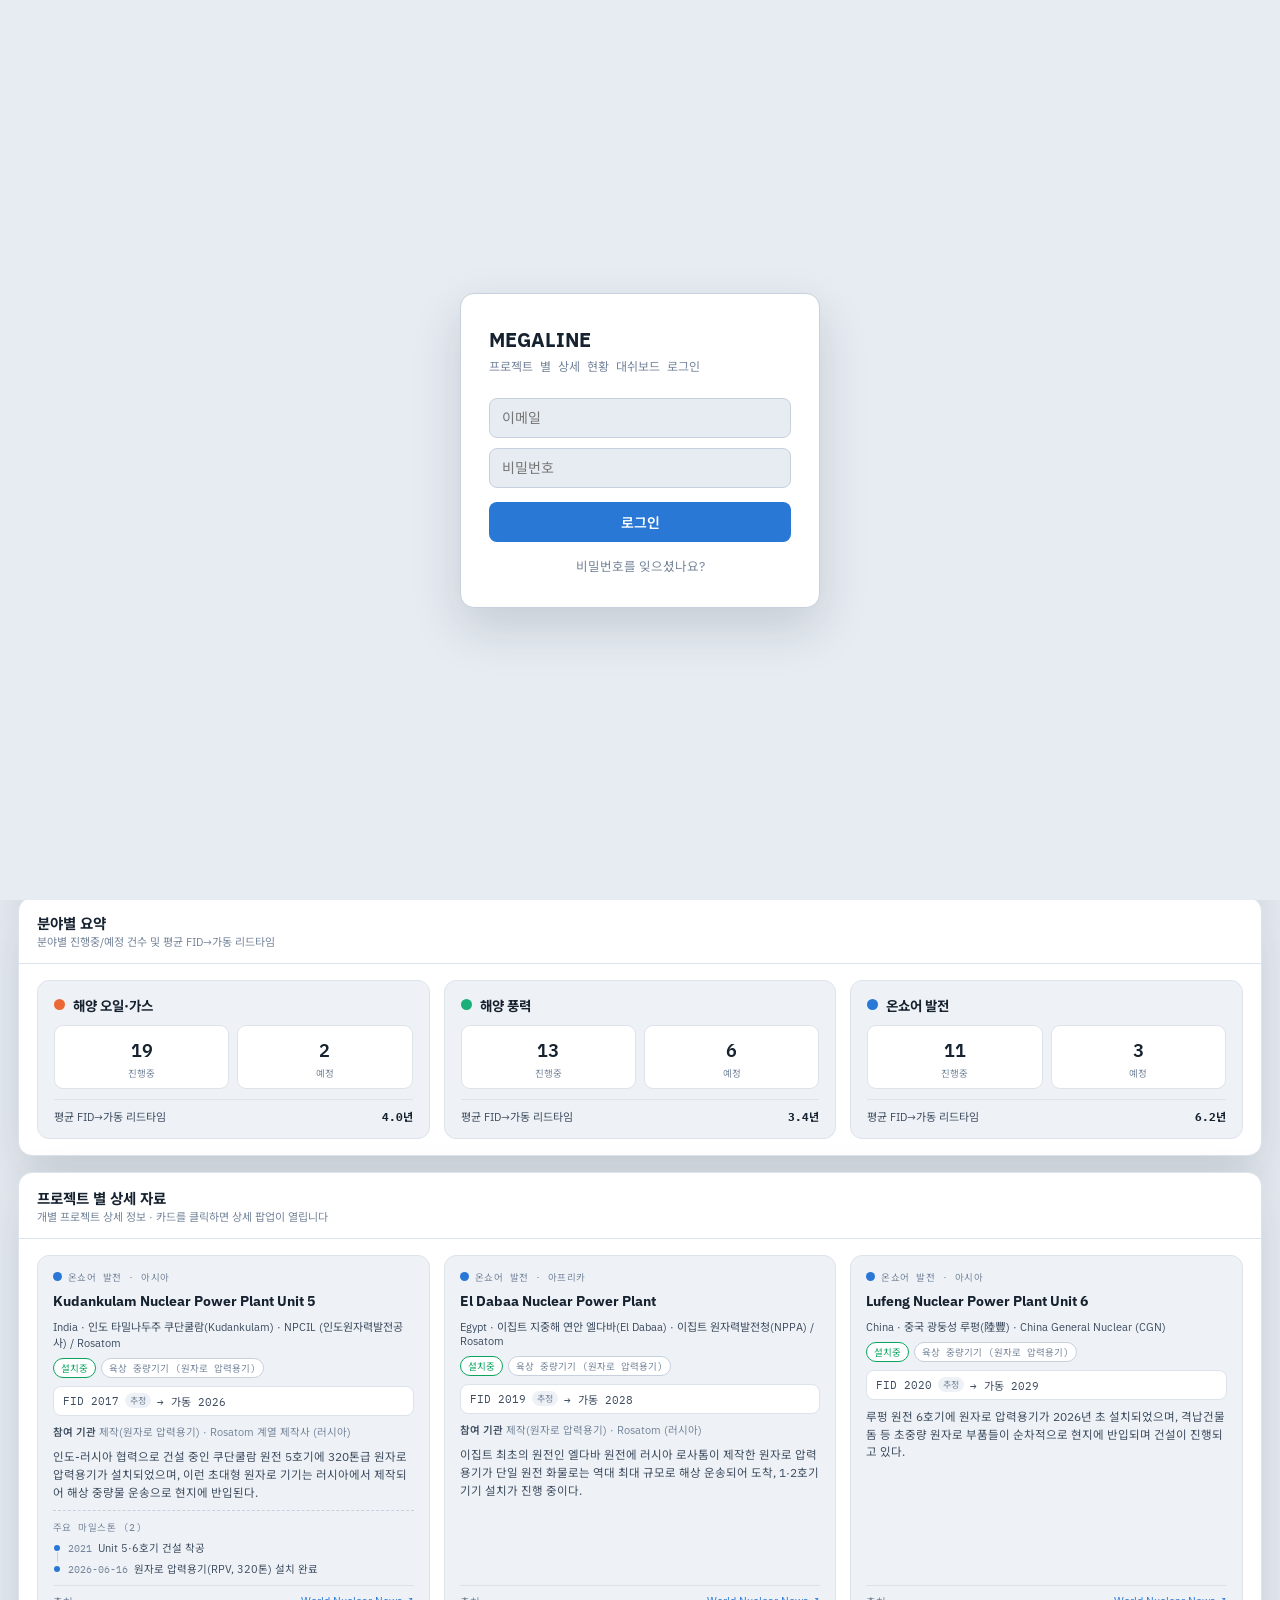
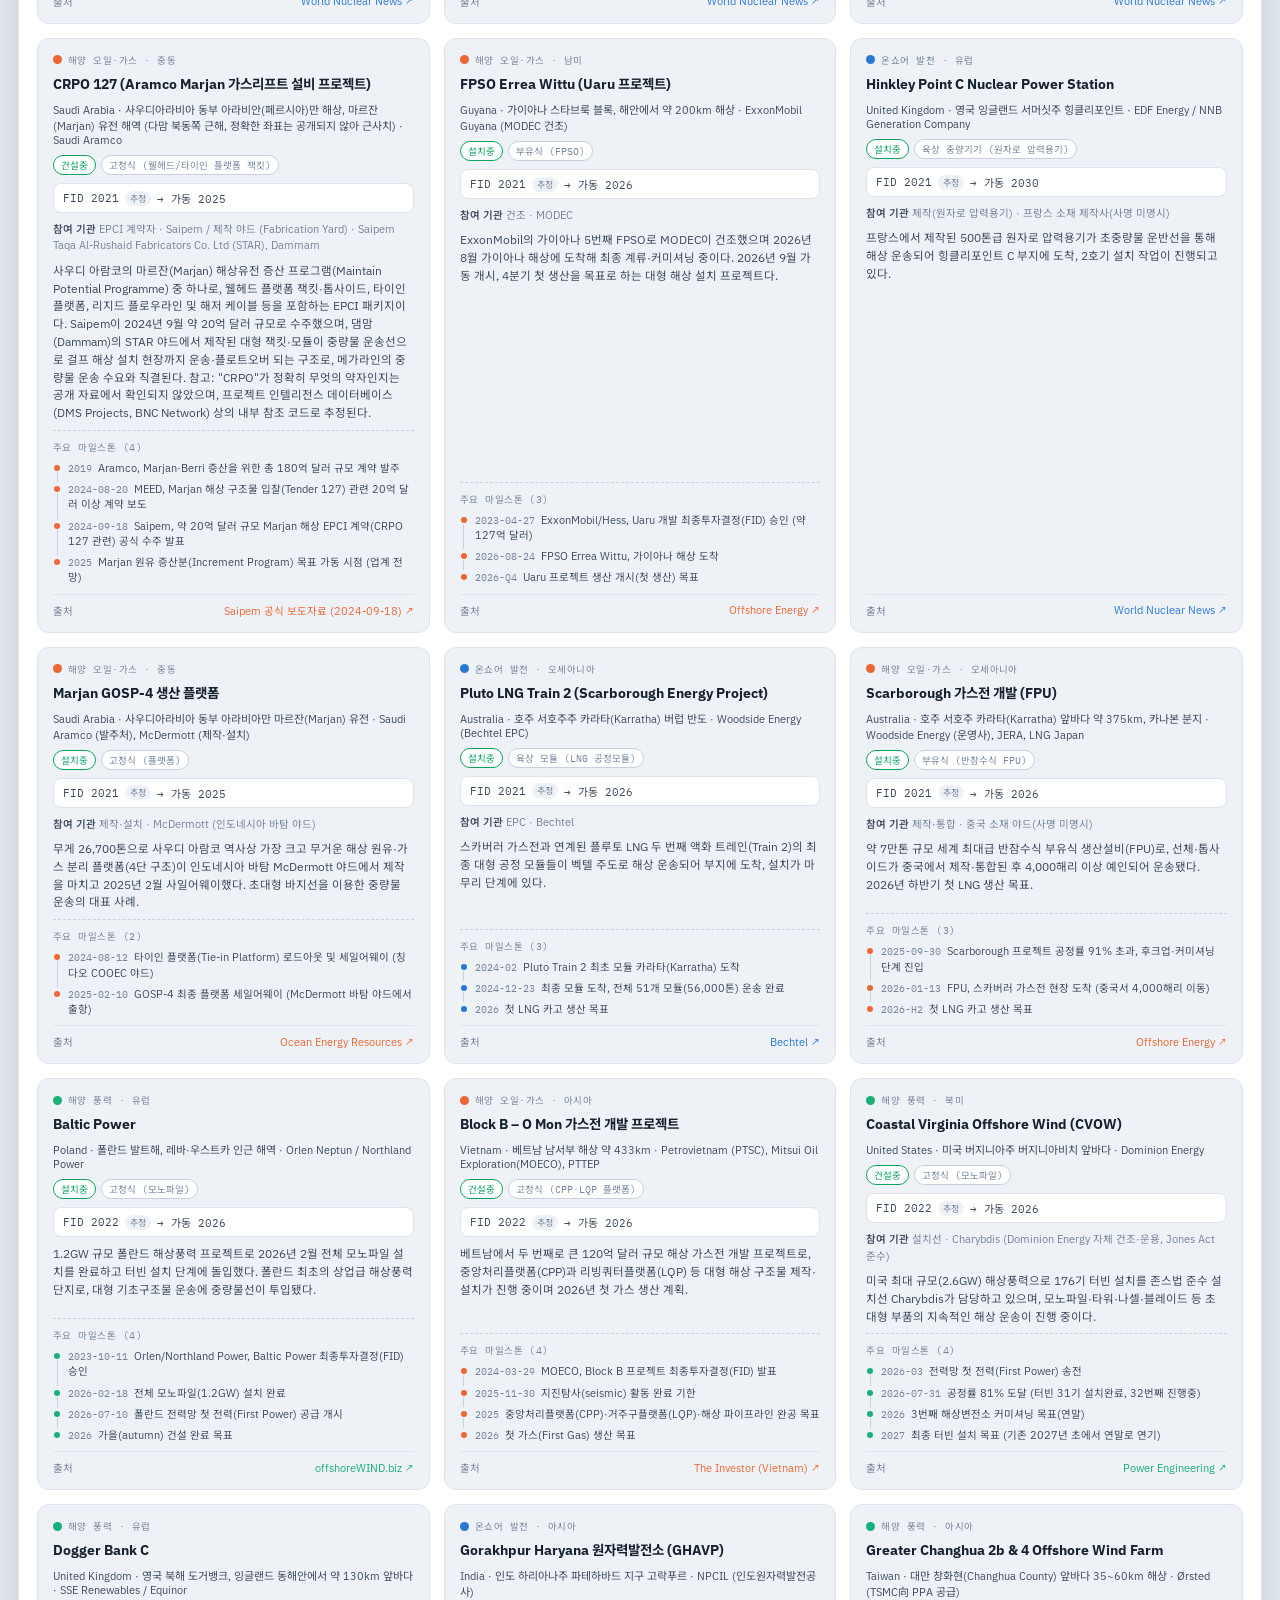
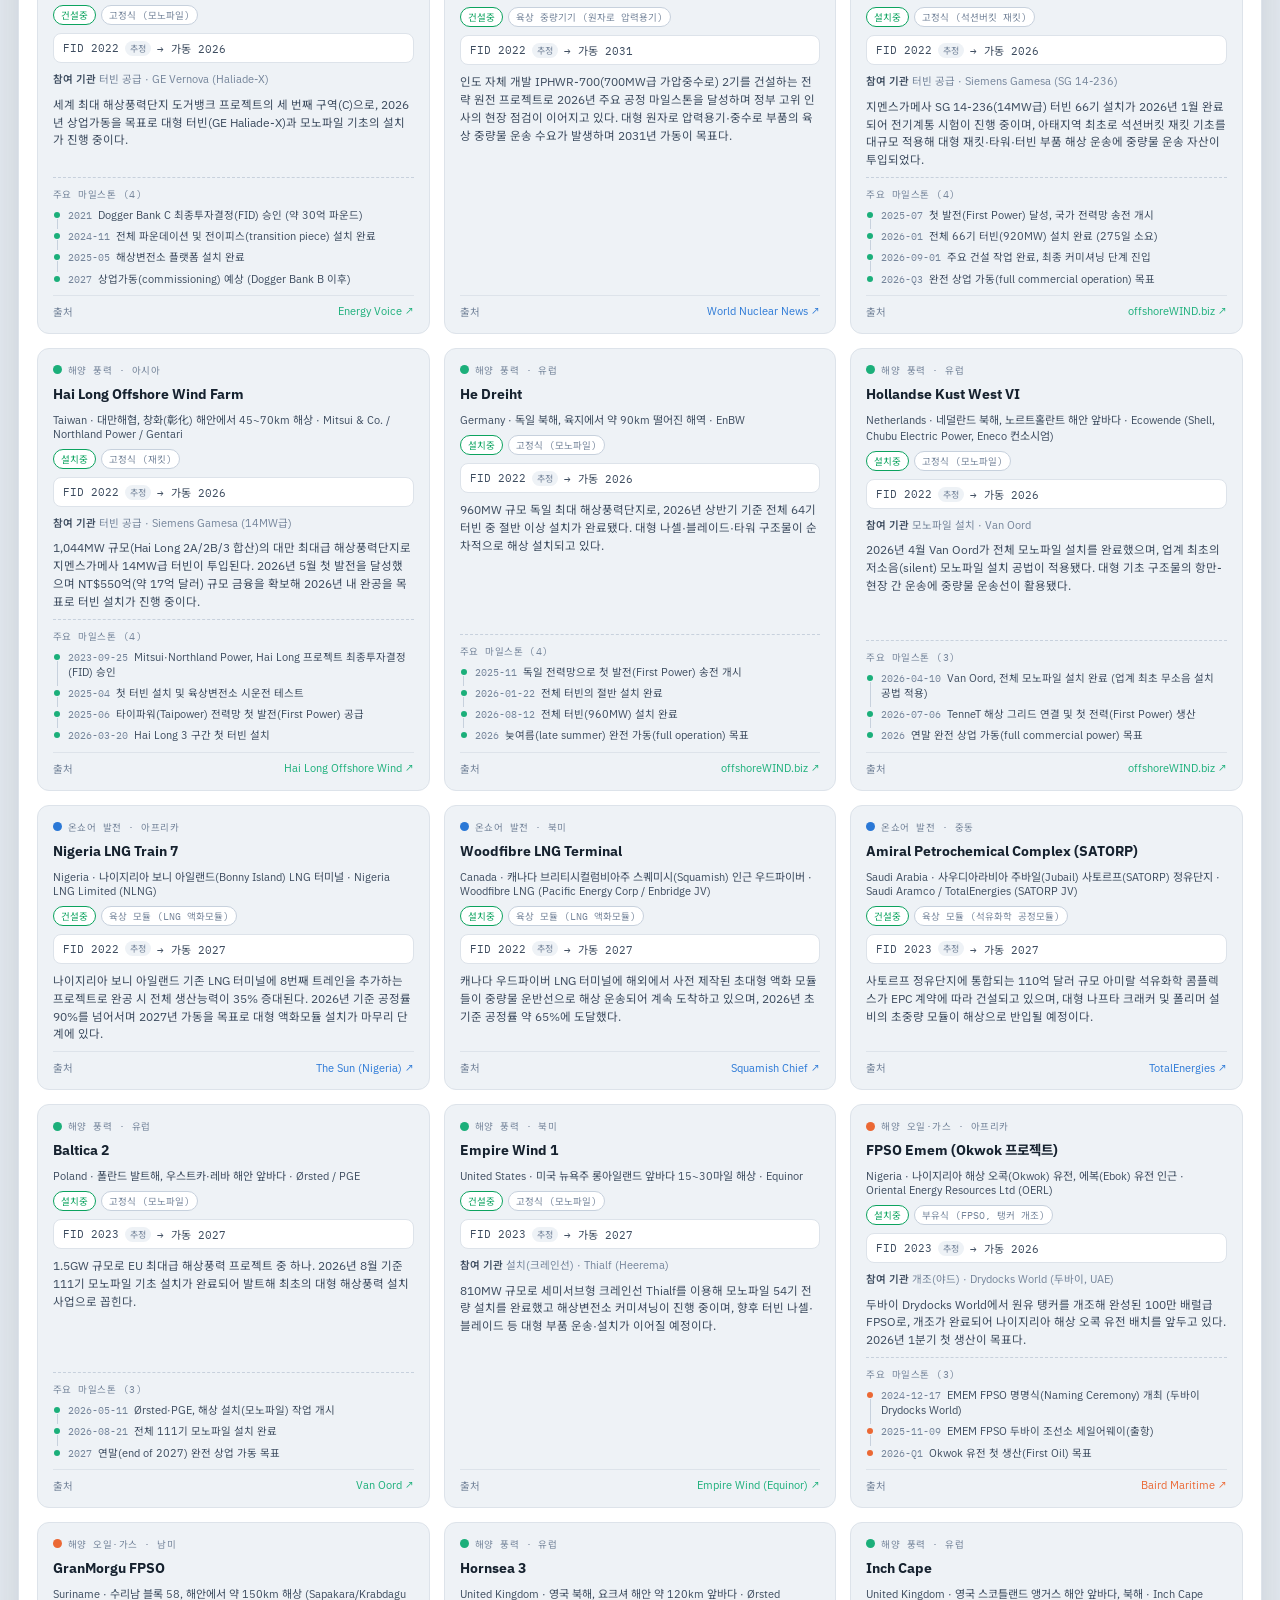
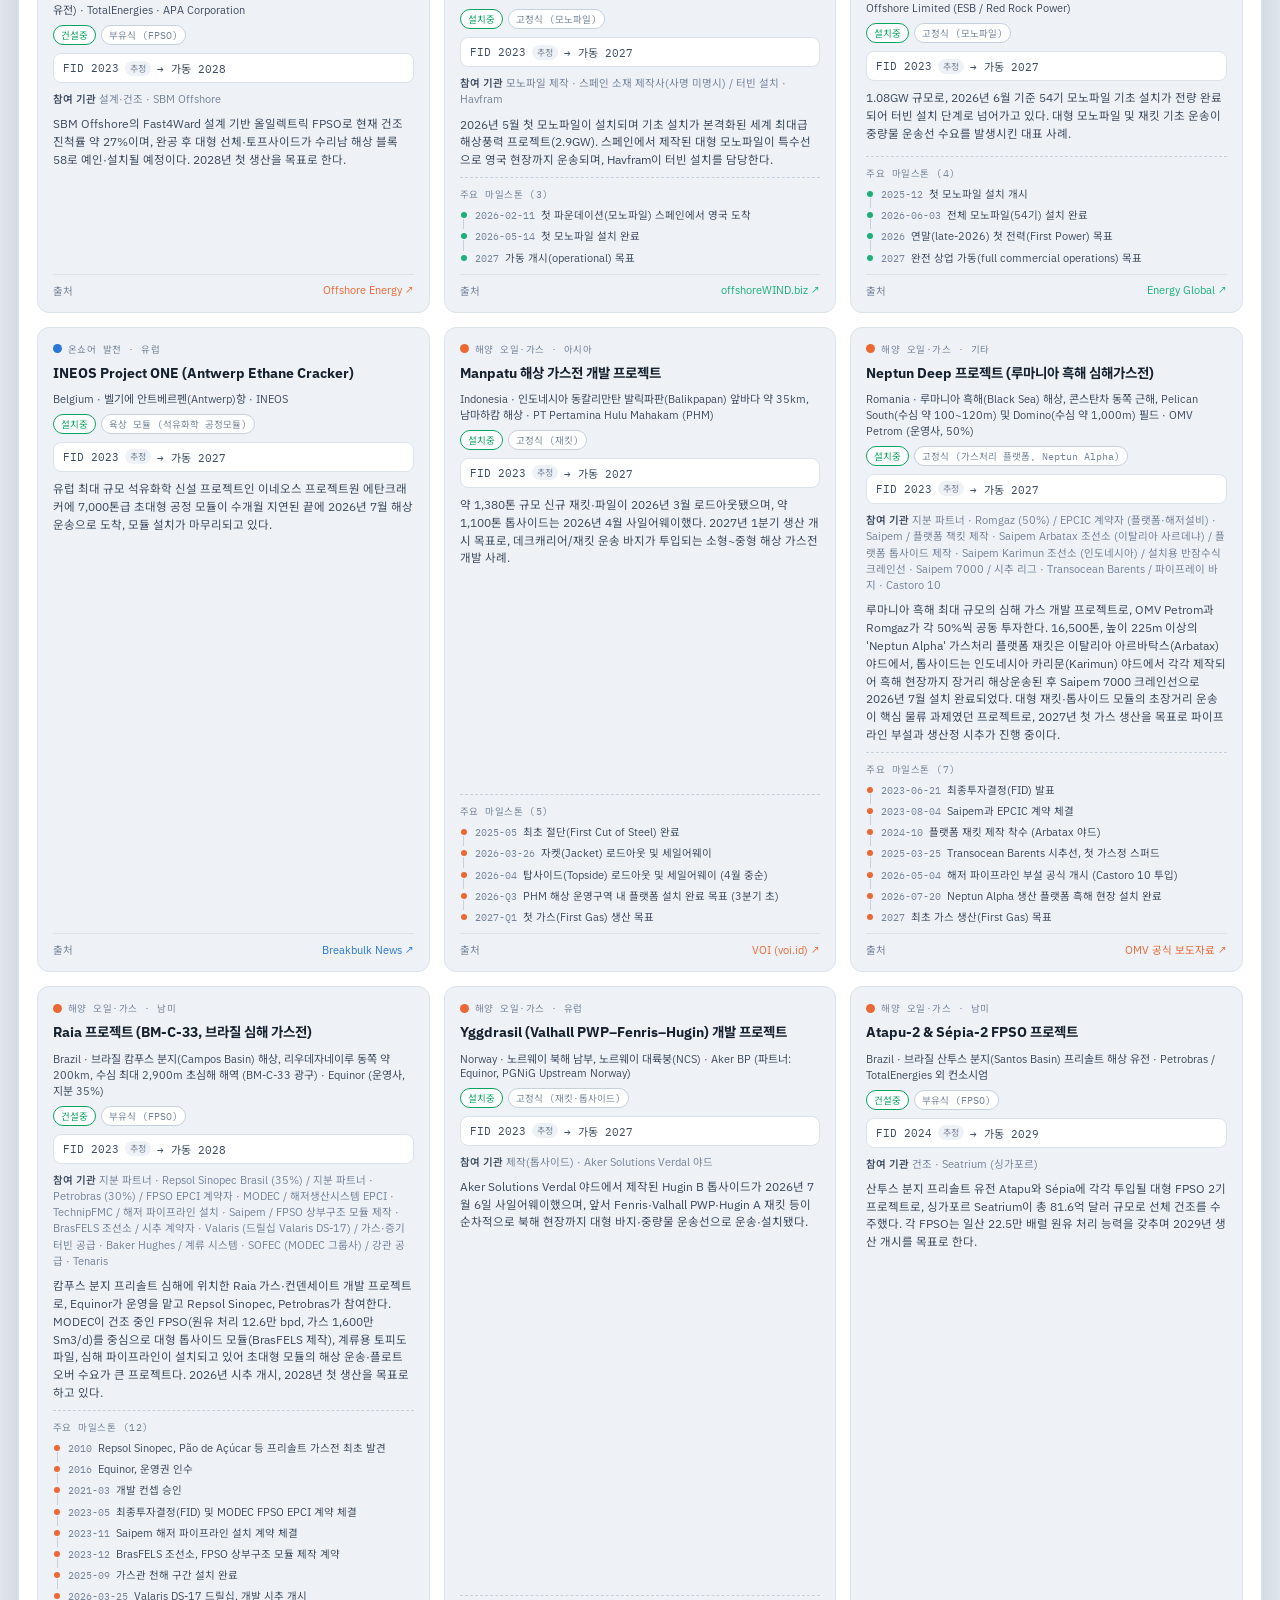
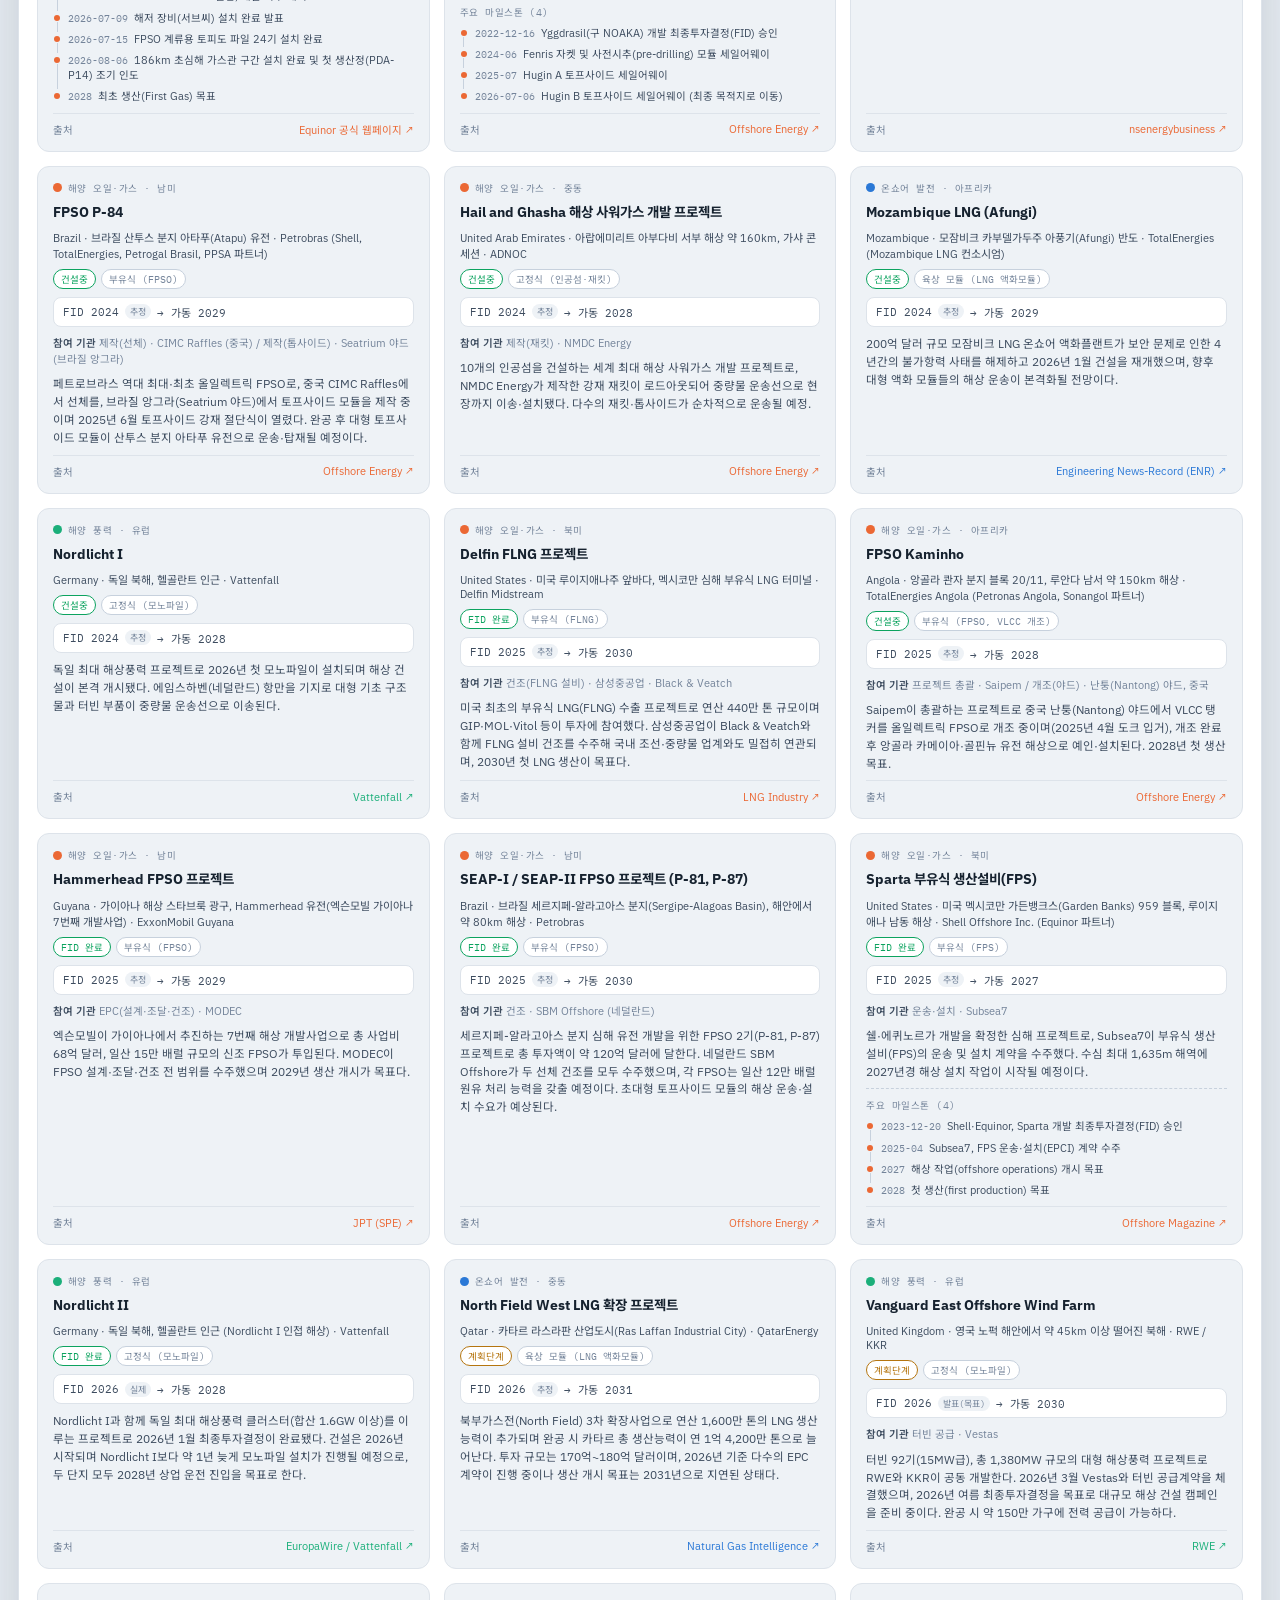
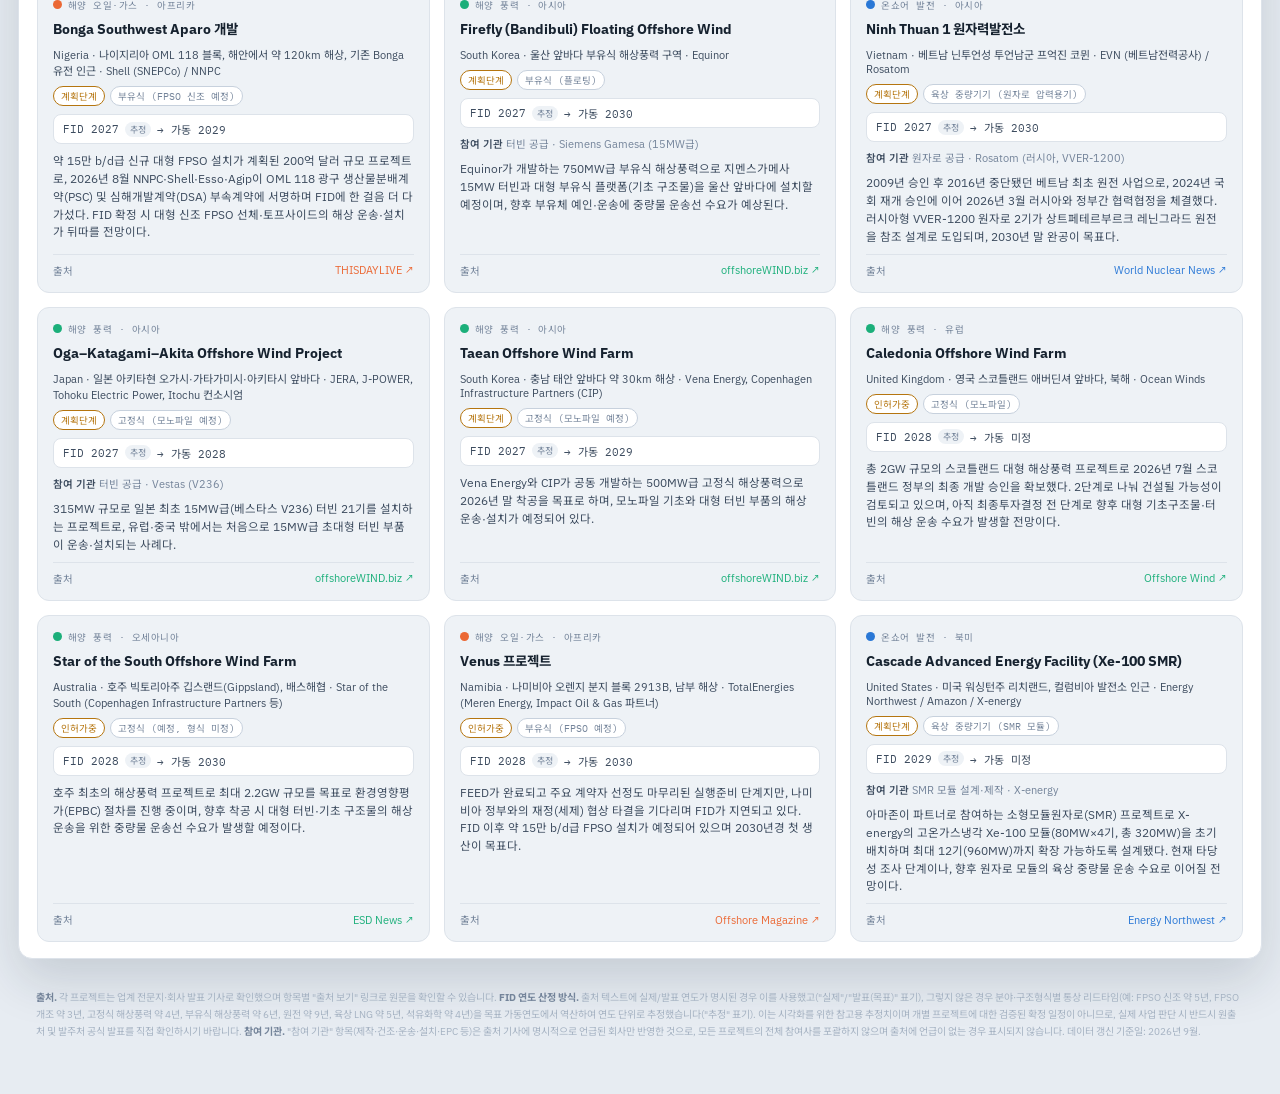
==== commit 6f500009: "Rename schedule_index_2.html to schedule_index.html" ====
--- a/schedule_index.html
+++ b/schedule_index.html
@@ -4,6 +4,7 @@
 <meta charset="utf-8"/>
 <meta name="viewport" content="width=device-width, initial-scale=1"/>
 <title>프로젝트 별 상세 현황 대쉬보드</title>
+<link rel="icon" type="image/svg+xml" href="[data-uri]"/>
 <style>html{visibility:hidden;}</style>
 <link rel="preconnect" href="https://fonts.googleapis.com">
 <link rel="preconnect" href="https://fonts.gstatic.com" crossorigin>
@@ -472,6 +473,16 @@
   .pcard .pc-sched .fid-type{font-size:9px;padding:1px 5px;border-radius:999px;background:var(--panel-2);color:var(--muted);}
   .pcard .pc-stake{font-size:10.5px;color:var(--muted);line-height:1.55;}
   .pcard .pc-stake b{color:var(--ink-soft);font-weight:600;}
+  .pcard .pc-milestone{border-top:1px dashed var(--line-strong);padding-top:9px;}
+  .pcard .pcm-head{font-family:var(--font-mono);font-size:9.5px;letter-spacing:.05em;text-transform:uppercase;color:var(--muted);margin-bottom:7px;}
+  .pcard .pcm-list{list-style:none;margin:0;padding:0;}
+  .pcard .pcm-list li{position:relative;padding-left:15px;margin-bottom:6px;font-size:10.5px;line-height:1.45;}
+  .pcard .pcm-list li:last-child{margin-bottom:0;}
+  .pcard .pcm-list li::before{content:'';position:absolute;left:1px;top:4px;width:6px;height:6px;border-radius:50%;background:var(--dot-color, var(--ink-soft));}
+  .pcard .pcm-list li::after{content:'';position:absolute;left:3.5px;top:11px;bottom:-6px;width:1px;background:var(--line-strong);}
+  .pcard .pcm-list li:last-child::after{display:none;}
+  .pcard .pcm-date{font-family:var(--font-mono);font-size:9.5px;color:var(--muted);margin-right:6px;}
+  .pcard .pcm-label{color:var(--ink-soft);}
   .pcard .pc-desc{font-size:11.5px;color:var(--ink-soft);line-height:1.55;flex:1 1 auto;}
   .pcard .pc-src{font-size:10.5px;padding-top:8px;border-top:1px solid var(--line);display:flex;justify-content:space-between;align-items:center;}
   .pcard .pc-src a{text-decoration:none;}
@@ -547,8 +558,8 @@
       ← 프로젝트 지도
     </a>
     <div class="kpi-row">
-      <div class="kpi"><div class="n">51</div><div class="l">전체</div></div>
-      <div class="kpi"><div class="n">40</div><div class="l">진행중</div></div>
+      <div class="kpi"><div class="n">54</div><div class="l">전체</div></div>
+      <div class="kpi"><div class="n">43</div><div class="l">진행중</div></div>
       <div class="kpi"><div class="n">11</div><div class="l">예정</div></div>
     </div>
     <div class="head-spacer"></div>
@@ -599,7 +610,7 @@
       <div class="panel-head-spacer"></div>
       <span class="info-icon" tabindex="0">ⓘ<span class="info-pop">
         FID 연도는 연도 단위 범위로 제공됩니다. 출처에 명시된 실제/발표 연도가 없는 경우
-        분야·구조형식별 통상 리드타임을 이용해 추정한 값이며(전체 51건 중 49건 추정),
+        분야·구조형식별 통상 리드타임을 이용해 추정한 값이며(전체 54건 중 52건 추정),
         막대를 클릭하면 각 값의 근거를 확인할 수 있습니다. 세로 점선은 오늘(2026년) 기준선입니다.
       </span></span>
     </div>
@@ -652,7 +663,7 @@
 </button>
 
 <script>
-const PROJECTS = [{"id": "sp0", "name": "FPSO P-84", "category": "offshore_oil_gas", "country": "Brazil", "region": "남미", "location_text": "브라질 산투스 분지 아타푸(Atapu) 유전", "client": "Petrobras (Shell, TotalEnergies, Petrogal Brasil, PPSA 파트너)", "stakeholders": [{"role": "제작(선체)", "name": "CIMC Raffles (중국)"}, {"role": "제작(톱사이드)", "name": "Seatrium 야드 (브라질 앙그라)"}], "stage_code": "construction", "stage_label": "건설중", "stage_bucket": "active", "feature_tag": "부유식 (FPSO)", "fid_year": 2024, "fid_year_type": "estimated", "fid_year_type_label": "추정", "fid_note": "목표연도 기준 통상 리드타임(5년)을 역산한 추정치", "prod_year": 2029, "prod_year_known": true, "bar_end": 2029, "description_kr": "페트로브라스 역대 최대·최초 올일렉트릭 FPSO로, 중국 CIMC Raffles에서 선체를, 브라질 앙그라(Seatrium 야드)에서 토프사이드 모듈을 제작 중이며 2025년 6월 토프사이드 강재 절단식이 열렸다. 완공 후 대형 토프사이드 모듈이 산투스 분지 아타푸 유전으로 운송·탑재될 예정이다.", "source_name": "Offshore Energy", "source_url": "https://www.offshore-energy.biz/topside-construction-underway-for-petrobras-next-gen-fpso/"}, {"id": "sp1", "name": "FPSO Errea Wittu (Uaru 프로젝트)", "category": "offshore_oil_gas", "country": "Guyana", "region": "남미", "location_text": "가이아나 스타브룩 블록, 해안에서 약 200km 해상", "client": "ExxonMobil Guyana (MODEC 건조)", "stakeholders": [{"role": "건조", "name": "MODEC"}], "stage_code": "installation", "stage_label": "설치중", "stage_bucket": "active", "feature_tag": "부유식 (FPSO)", "fid_year": 2021, "fid_year_type": "estimated", "fid_year_type_label": "추정", "fid_note": "목표연도 기준 통상 리드타임(5년)을 역산한 추정치", "prod_year": 2026, "prod_year_known": true, "bar_end": 2026, "description_kr": "ExxonMobil의 가이아나 5번째 FPSO로 MODEC이 건조했으며 2026년 8월 가이아나 해상에 도착해 최종 계류·커미셔닝 중이다. 2026년 9월 가동 개시, 4분기 첫 생산을 목표로 하는 대형 해상 설치 프로젝트다.", "source_name": "Offshore Energy", "source_url": "https://www.offshore-energy.biz/modecs-fpso-reaches-guyana-as-exxonmobils-fifth-oil-project-nears-start-up/"}, {"id": "sp2", "name": "Sparta 부유식 생산설비(FPS)", "category": "offshore_oil_gas", "country": "United States", "region": "북미", "location_text": "미국 멕시코만 가든뱅크스(Garden Banks) 959 블록, 루이지애나 남동 해상", "client": "Shell Offshore Inc. (Equinor 파트너)", "stakeholders": [{"role": "운송·설치", "name": "Subsea7"}], "stage_code": "fid", "stage_label": "FID 완료", "stage_bucket": "active", "feature_tag": "부유식 (FPS)", "fid_year": 2025, "fid_year_type": "estimated", "fid_year_type_label": "추정", "fid_note": "FID 완료 단계이나 정확한 발표 연도가 출처에 명시되지 않아 최근 시점으로 추정", "prod_year": 2027, "prod_year_known": true, "bar_end": 2027, "description_kr": "쉘·에퀴노르가 개발을 확정한 심해 프로젝트로, Subsea7이 부유식 생산설비(FPS)의 운송 및 설치 계약을 수주했다. 수심 최대 1,635m 해역에 2027년경 해상 설치 작업이 시작될 예정이다.", "source_name": "Offshore Magazine", "source_url": "https://www.offshore-mag.com/regional-reports/us-gulf-of-mexico/news/55280079/subsea7-to-install-floating-platform-for-deepwater-sparta-project"}, {"id": "sp3", "name": "GranMorgu FPSO", "category": "offshore_oil_gas", "country": "Suriname", "region": "남미", "location_text": "수리남 블록 58, 해안에서 약 150km 해상 (Sapakara/Krabdagu 유전)", "client": "TotalEnergies · APA Corporation", "stakeholders": [{"role": "설계·건조", "name": "SBM Offshore"}], "stage_code": "construction", "stage_label": "건설중", "stage_bucket": "active", "feature_tag": "부유식 (FPSO)", "fid_year": 2023, "fid_year_type": "estimated", "fid_year_type_label": "추정", "fid_note": "목표연도 기준 통상 리드타임(5년)을 역산한 추정치", "prod_year": 2028, "prod_year_known": true, "bar_end": 2028, "description_kr": "SBM Offshore의 Fast4Ward 설계 기반 올일렉트릭 FPSO로 현재 건조 진척률 약 27%이며, 완공 후 대형 선체·토프사이드가 수리남 해상 블록 58로 예인·설치될 예정이다. 2028년 첫 생산을 목표로 한다.", "source_name": "Offshore Energy", "source_url": "https://www.offshore-energy.biz/sbm-offshores-suriname-bound-fpso-for-totalenergies-12-2b-oil-project-starts-taking-shape/"}, {"id": "sp4", "name": "FPSO Kaminho", "category": "offshore_oil_gas", "country": "Angola", "region": "아프리카", "location_text": "앙골라 콴자 분지 블록 20/11, 루안다 남서 약 150km 해상", "client": "TotalEnergies Angola (Petronas Angola, Sonangol 파트너)", "stakeholders": [{"role": "프로젝트 총괄", "name": "Saipem"}, {"role": "개조(야드)", "name": "난퉁(Nantong) 야드, 중국"}], "stage_code": "construction", "stage_label": "건설중", "stage_bucket": "active", "feature_tag": "부유식 (FPSO, VLCC 개조)", "fid_year": 2025, "fid_year_type": "estimated", "fid_year_type_label": "추정", "fid_note": "목표연도 기준 통상 리드타임(3년)을 역산한 추정치", "prod_year": 2028, "prod_year_known": true, "bar_end": 2028, "description_kr": "Saipem이 총괄하는 프로젝트로 중국 난퉁(Nantong) 야드에서 VLCC 탱커를 올일렉트릭 FPSO로 개조 중이며(2025년 4월 도크 입거), 개조 완료 후 앙골라 카메이아·골핀뉴 유전 해상으로 예인·설치된다. 2028년 첫 생산 목표.", "source_name": "Offshore Energy", "source_url": "https://www.offshore-energy.biz/all-electric-fpso-for-totalenergies-angolan-project-starts-taking-shape-in-china/"}, {"id": "sp5", "name": "Venus 프로젝트", "category": "offshore_oil_gas", "country": "Namibia", "region": "아프리카", "location_text": "나미비아 오렌지 분지 블록 2913B, 남부 해상", "client": "TotalEnergies (Meren Energy, Impact Oil & Gas 파트너)", "stakeholders": [], "stage_code": "permitting", "stage_label": "인허가중", "stage_bucket": "future", "feature_tag": "부유식 (FPSO 예정)", "fid_year": 2028, "fid_year_type": "estimated", "fid_year_type_label": "추정", "fid_note": "FID 이전 단계(인허가중) — 통상 리드타임 역산값이 이미 지났으므로 향후 시점으로 추정", "prod_year": 2030, "prod_year_known": true, "bar_end": 2030, "description_kr": "FEED가 완료되고 주요 계약자 선정도 마무리된 실행준비 단계지만, 나미비아 정부와의 재정(세제) 협상 타결을 기다리며 FID가 지연되고 있다. FID 이후 약 15만 b/d급 FPSO 설치가 예정되어 있으며 2030년경 첫 생산이 목표다.", "source_name": "Offshore Magazine", "source_url": "https://www.offshore-mag.com/field-development/news/55398042/totalenergies-awaits-fiscal-accord-before-venus-fid-offshore-namibia"}, {"id": "sp6", "name": "FPSO Emem (Okwok 프로젝트)", "category": "offshore_oil_gas", "country": "Nigeria", "region": "아프리카", "location_text": "나이지리아 해상 오콕(Okwok) 유전, 에복(Ebok) 유전 인근", "client": "Oriental Energy Resources Ltd (OERL)", "stakeholders": [{"role": "개조(야드)", "name": "Drydocks World (두바이, UAE)"}], "stage_code": "installation", "stage_label": "설치중", "stage_bucket": "active", "feature_tag": "부유식 (FPSO, 탱커 개조)", "fid_year": 2023, "fid_year_type": "estimated", "fid_year_type_label": "추정", "fid_note": "목표연도 기준 통상 리드타임(3년)을 역산한 추정치", "prod_year": 2026, "prod_year_known": true, "bar_end": 2026, "description_kr": "두바이 Drydocks World에서 원유 탱커를 개조해 완성된 100만 배럴급 FPSO로, 개조가 완료되어 나이지리아 해상 오콕 유전 배치를 앞두고 있다. 2026년 1분기 첫 생산이 목표다.", "source_name": "Baird Maritime", "source_url": "https://www.bairdmaritime.com/offshore/vessels-rigs/fposfpsos/vessel-conversion-emem-large-capacity-fpso-to-be-deployed-off-nigeria"}, {"id": "sp7", "name": "Bonga Southwest Aparo 개발", "category": "offshore_oil_gas", "country": "Nigeria", "region": "아프리카", "location_text": "나이지리아 OML 118 블록, 해안에서 약 120km 해상, 기존 Bonga 유전 인근", "client": "Shell (SNEPCo) / NNPC", "stakeholders": [], "stage_code": "planned", "stage_label": "계획단계", "stage_bucket": "future", "feature_tag": "부유식 (FPSO 신조 예정)", "fid_year": 2027, "fid_year_type": "estimated", "fid_year_type_label": "추정", "fid_note": "FID 이전 단계(계획단계) — 통상 리드타임 역산값이 이미 지났으므로 향후 시점으로 추정", "prod_year": 2029, "prod_year_known": true, "bar_end": 2029, "description_kr": "약 15만 b/d급 신규 대형 FPSO 설치가 계획된 200억 달러 규모 프로젝트로, 2026년 8월 NNPC·Shell·Esso·Agip이 OML 118 광구 생산물분배계약(PSC) 및 심해개발계약(DSA) 부속계약에 서명하며 FID에 한 걸음 더 다가섰다. FID 확정 시 대형 신조 FPSO 선체·토프사이드의 해상 운송·설치가 뒤따를 전망이다.", "source_name": "THISDAYLIVE", "source_url": "https://www.thisdaylive.com/2026/08/24/breaking-nnpc-shell-esso-agip-sign-psc-dsa-addenda-on-21bn-bonga-south-west-aparo-project/"}, {"id": "sp8", "name": "Yggdrasil (Valhall PWP–Fenris–Hugin) 개발 프로젝트", "category": "offshore_oil_gas", "country": "Norway", "region": "유럽", "location_text": "노르웨이 북해 남부, 노르웨이 대륙붕(NCS)", "client": "Aker BP (파트너: Equinor, PGNiG Upstream Norway)", "stakeholders": [{"role": "제작(톱사이드)", "name": "Aker Solutions Verdal 야드"}], "stage_code": "installation", "stage_label": "설치중", "stage_bucket": "active", "feature_tag": "고정식 (재킷·톱사이드)", "fid_year": 2023, "fid_year_type": "estimated", "fid_year_type_label": "추정", "fid_note": "목표연도 기준 통상 리드타임(4년)을 역산한 추정치", "prod_year": 2027, "prod_year_known": true, "bar_end": 2027, "description_kr": "Aker Solutions Verdal 야드에서 제작된 Hugin B 톱사이드가 2026년 7월 6일 사일어웨이했으며, 앞서 Fenris·Valhall PWP·Hugin A 재킷 등이 순차적으로 북해 현장까지 대형 바지·중량물 운송선으로 운송·설치됐다.", "source_name": "Offshore Energy", "source_url": "https://www.offshore-energy.biz/north-sea-platform-topside-making-its-way-to-final-destination/"}, {"id": "sp9", "name": "Scarborough 가스전 개발 (FPU)", "category": "offshore_oil_gas", "country": "Australia", "region": "오세아니아", "location_text": "호주 서호주 카라타(Karratha) 앞바다 약 375km, 카나본 분지", "client": "Woodside Energy (운영사), JERA, LNG Japan", "stakeholders": [{"role": "제작·통합", "name": "중국 소재 야드(사명 미명시)"}], "stage_code": "installation", "stage_label": "설치중", "stage_bucket": "active", "feature_tag": "부유식 (반잠수식 FPU)", "fid_year": 2021, "fid_year_type": "estimated", "fid_year_type_label": "추정", "fid_note": "목표연도 기준 통상 리드타임(5년)을 역산한 추정치", "prod_year": 2026, "prod_year_known": true, "bar_end": 2026, "description_kr": "약 7만톤 규모 세계 최대급 반잠수식 부유식 생산설비(FPU)로, 선체·톱사이드가 중국에서 제작·통합된 후 4,000해리 이상 예인되어 운송됐다. 2026년 하반기 첫 LNG 생산 목표.", "source_name": "Offshore Energy", "source_url": "https://www.offshore-energy.biz/mega-12-5-billion-gas-project-makes-inroads-as-fpu-ends-its-miles-long-journey-in-australia/"}, {"id": "sp10", "name": "Marjan GOSP-4 생산 플랫폼", "category": "offshore_oil_gas", "country": "Saudi Arabia", "region": "중동", "location_text": "사우디아라비아 동부 아라비아만 마르잔(Marjan) 유전", "client": "Saudi Aramco (발주처), McDermott (제작·설치)", "stakeholders": [{"role": "제작·설치", "name": "McDermott (인도네시아 바탐 야드)"}], "stage_code": "installation", "stage_label": "설치중", "stage_bucket": "active", "feature_tag": "고정식 (플랫폼)", "fid_year": 2021, "fid_year_type": "estimated", "fid_year_type_label": "추정", "fid_note": "목표연도 기준 통상 리드타임(4년)을 역산한 추정치", "prod_year": 2025, "prod_year_known": true, "bar_end": 2025, "description_kr": "무게 26,700톤으로 사우디 아람코 역사상 가장 크고 무거운 해상 원유·가스 분리 플랫폼(4단 구조)이 인도네시아 바탐 McDermott 야드에서 제작을 마치고 2025년 2월 사일어웨이했다. 초대형 바지선을 이용한 중량물 운송의 대표 사례.", "source_name": "Ocean Energy Resources", "source_url": "https://ocean-energyresources.com/2025/02/12/sail-away-of-marjan-gosp-4-production-platform/"}, {"id": "sp11", "name": "Hail and Ghasha 해상 사워가스 개발 프로젝트", "category": "offshore_oil_gas", "country": "United Arab Emirates", "region": "중동", "location_text": "아랍에미리트 아부다비 서부 해상 약 160km, 가샤 콘세션", "client": "ADNOC", "stakeholders": [{"role": "제작(재킷)", "name": "NMDC Energy"}], "stage_code": "construction", "stage_label": "건설중", "stage_bucket": "active", "feature_tag": "고정식 (인공섬·재킷)", "fid_year": 2024, "fid_year_type": "estimated", "fid_year_type_label": "추정", "fid_note": "목표연도 기준 통상 리드타임(4년)을 역산한 추정치", "prod_year": 2028, "prod_year_known": true, "bar_end": 2028, "description_kr": "10개의 인공섬을 건설하는 세계 최대 해상 사워가스 개발 프로젝트로, NMDC Energy가 제작한 강재 재킷이 로드아웃되어 중량물 운송선으로 현장까지 이송·설치됐다. 다수의 재킷·톱사이드가 순차적으로 운송될 예정.", "source_name": "Offshore Energy", "source_url": "https://www.offshore-energy.biz/first-jacket-comes-to-slide-into-place-at-huge-offshore-gas-project/"}, {"id": "sp12", "name": "Block B – O Mon 가스전 개발 프로젝트", "category": "offshore_oil_gas", "country": "Vietnam", "region": "아시아", "location_text": "베트남 남서부 해상 약 433km", "client": "Petrovietnam (PTSC), Mitsui Oil Exploration(MOECO), PTTEP", "stakeholders": [], "stage_code": "construction", "stage_label": "건설중", "stage_bucket": "active", "feature_tag": "고정식 (CPP·LQP 플랫폼)", "fid_year": 2022, "fid_year_type": "estimated", "fid_year_type_label": "추정", "fid_note": "목표연도 기준 통상 리드타임(4년)을 역산한 추정치", "prod_year": 2026, "prod_year_known": true, "bar_end": 2026, "description_kr": "베트남에서 두 번째로 큰 120억 달러 규모 해상 가스전 개발 프로젝트로, 중앙처리플랫폼(CPP)과 리빙쿼터플랫폼(LQP) 등 대형 해상 구조물 제작·설치가 진행 중이며 2026년 첫 가스 생산 계획.", "source_name": "The Investor (Vietnam)", "source_url": "https://theinvestor.vn/petrovietnam-to-complete-central-processing-platform-for-block-b-project-in-2025-d14634.html"}, {"id": "sp13", "name": "Manpatu 해상 가스전 개발 프로젝트", "category": "offshore_oil_gas", "country": "Indonesia", "region": "아시아", "location_text": "인도네시아 동칼리만탄 발릭파판(Balikpapan) 앞바다 약 35km, 남마하캄 해상", "client": "PT Pertamina Hulu Mahakam (PHM)", "stakeholders": [], "stage_code": "installation", "stage_label": "설치중", "stage_bucket": "active", "feature_tag": "고정식 (재킷)", "fid_year": 2023, "fid_year_type": "estimated", "fid_year_type_label": "추정", "fid_note": "목표연도 기준 통상 리드타임(4년)을 역산한 추정치", "prod_year": 2027, "prod_year_known": true, "bar_end": 2027, "description_kr": "약 1,380톤 규모 신규 재킷·파일이 2026년 3월 로드아웃됐으며, 약 1,100톤 톱사이드는 2026년 4월 사일어웨이했다. 2027년 1분기 생산 개시 목표로, 데크캐리어/재킷 운송 바지가 투입되는 소형~중형 해상 가스전 개발 사례.", "source_name": "VOI (voi.id)", "source_url": "https://voi.id/en/economy/567208"}, {"id": "sp14", "name": "Hornsea 3", "category": "offshore_wind", "country": "United Kingdom", "region": "유럽", "location_text": "영국 북해, 요크셔 해안 약 120km 앞바다", "client": "Ørsted", "stakeholders": [{"role": "모노파일 제작", "name": "스페인 소재 제작사(사명 미명시)"}, {"role": "터빈 설치", "name": "Havfram"}], "stage_code": "installation", "stage_label": "설치중", "stage_bucket": "active", "feature_tag": "고정식 (모노파일)", "fid_year": 2023, "fid_year_type": "estimated", "fid_year_type_label": "추정", "fid_note": "목표연도 기준 통상 리드타임(4년)을 역산한 추정치", "prod_year": 2027, "prod_year_known": true, "bar_end": 2027, "description_kr": "2026년 5월 첫 모노파일이 설치되며 기초 설치가 본격화된 세계 최대급 해상풍력 프로젝트(2.9GW). 스페인에서 제작된 대형 모노파일이 특수선으로 영국 현장까지 운송되며, Havfram이 터빈 설치를 담당한다.", "source_name": "offshoreWIND.biz", "source_url": "https://www.offshorewind.biz/2026/05/14/first-monopile-installed-at-hornsea-3-offshore-wind-farm/"}, {"id": "sp15", "name": "Inch Cape", "category": "offshore_wind", "country": "United Kingdom", "region": "유럽", "location_text": "영국 스코틀랜드 앵거스 해안 앞바다, 북해", "client": "Inch Cape Offshore Limited (ESB / Red Rock Power)", "stakeholders": [], "stage_code": "installation", "stage_label": "설치중", "stage_bucket": "active", "feature_tag": "고정식 (모노파일)", "fid_year": 2023, "fid_year_type": "estimated", "fid_year_type_label": "추정", "fid_note": "목표연도 기준 통상 리드타임(4년)을 역산한 추정치", "prod_year": 2027, "prod_year_known": true, "bar_end": 2027, "description_kr": "1.08GW 규모로, 2026년 6월 기준 54기 모노파일 기초 설치가 전량 완료되어 터빈 설치 단계로 넘어가고 있다. 대형 모노파일 및 재킷 기초 운송이 중량물 운송선 수요를 발생시킨 대표 사례.", "source_name": "Energy Global", "source_url": "https://www.energyglobal.com/wind/03062026/all-monopiles-installed-at-inch-cape-offshore-wind-farm/"}, {"id": "sp16", "name": "Dogger Bank C", "category": "offshore_wind", "country": "United Kingdom", "region": "유럽", "location_text": "영국 북해 도거뱅크, 잉글랜드 동해안에서 약 130km 앞바다", "client": "SSE Renewables / Equinor", "stakeholders": [{"role": "터빈 공급", "name": "GE Vernova (Haliade-X)"}], "stage_code": "construction", "stage_label": "건설중", "stage_bucket": "active", "feature_tag": "고정식 (모노파일)", "fid_year": 2022, "fid_year_type": "estimated", "fid_year_type_label": "추정", "fid_note": "목표연도 기준 통상 리드타임(4년)을 역산한 추정치", "prod_year": 2026, "prod_year_known": true, "bar_end": 2026, "description_kr": "세계 최대 해상풍력단지 도거뱅크 프로젝트의 세 번째 구역(C)으로, 2026년 상업가동을 목표로 대형 터빈(GE Haliade-X)과 모노파일 기초의 설치가 진행 중이다.", "source_name": "Energy Voice", "source_url": "https://www.energyvoice.com/renewables-energy-transition/wind/595345/dogger-bank-wind-farm-timeline/"}, {"id": "sp17", "name": "Nordlicht I", "category": "offshore_wind", "country": "Germany", "region": "유럽", "location_text": "독일 북해, 헬골란트 인근", "client": "Vattenfall", "stakeholders": [], "stage_code": "construction", "stage_label": "건설중", "stage_bucket": "active", "feature_tag": "고정식 (모노파일)", "fid_year": 2024, "fid_year_type": "estimated", "fid_year_type_label": "추정", "fid_note": "목표연도 기준 통상 리드타임(4년)을 역산한 추정치", "prod_year": 2028, "prod_year_known": true, "bar_end": 2028, "description_kr": "독일 최대 해상풍력 프로젝트로 2026년 첫 모노파일이 설치되며 해상 건설이 본격 개시됐다. 에임스하벤(네덜란드) 항만을 기지로 대형 기초 구조물과 터빈 부품이 중량물 운송선으로 이송된다.", "source_name": "Vattenfall", "source_url": "https://group.vattenfall.com/press-and-media/newsroom/2026/vattenfall-starts-offshore-construction-of-germanys-largest-offshore-wind-project/"}, {"id": "sp18", "name": "He Dreiht", "category": "offshore_wind", "country": "Germany", "region": "유럽", "location_text": "독일 북해, 육지에서 약 90km 떨어진 해역", "client": "EnBW", "stakeholders": [], "stage_code": "installation", "stage_label": "설치중", "stage_bucket": "active", "feature_tag": "고정식 (모노파일)", "fid_year": 2022, "fid_year_type": "estimated", "fid_year_type_label": "추정", "fid_note": "목표연도 기준 통상 리드타임(4년)을 역산한 추정치", "prod_year": 2026, "prod_year_known": true, "bar_end": 2026, "description_kr": "960MW 규모 독일 최대 해상풍력단지로, 2026년 상반기 기준 전체 64기 터빈 중 절반 이상 설치가 완료됐다. 대형 나셀·블레이드·타워 구조물이 순차적으로 해상 설치되고 있다.", "source_name": "offshoreWIND.biz", "source_url": "https://www.offshorewind.biz/2026/01/22/half-of-turbines-up-at-enbw-he-dreiht-offshore-wind-farm/"}, {"id": "sp19", "name": "Baltica 2", "category": "offshore_wind", "country": "Poland", "region": "유럽", "location_text": "폴란드 발트해, 우스트카·레바 해안 앞바다", "client": "Ørsted / PGE", "stakeholders": [], "stage_code": "installation", "stage_label": "설치중", "stage_bucket": "active", "feature_tag": "고정식 (모노파일)", "fid_year": 2023, "fid_year_type": "estimated", "fid_year_type_label": "추정", "fid_note": "목표연도 기준 통상 리드타임(4년)을 역산한 추정치", "prod_year": 2027, "prod_year_known": true, "bar_end": 2027, "description_kr": "1.5GW 규모로 EU 최대급 해상풍력 프로젝트 중 하나. 2026년 8월 기준 111기 모노파일 기초 설치가 완료되어 발트해 최초의 대형 해상풍력 설치 사업으로 꼽힌다.", "source_name": "Van Oord", "source_url": "https://www.vanoord.com/en/updates/baltica-2-reaches-major-milestone-completion-111-monopile-installations/"}, {"id": "sp20", "name": "Baltic Power", "category": "offshore_wind", "country": "Poland", "region": "유럽", "location_text": "폴란드 발트해, 레바·우스트카 인근 해역", "client": "Orlen Neptun / Northland Power", "stakeholders": [], "stage_code": "installation", "stage_label": "설치중", "stage_bucket": "active", "feature_tag": "고정식 (모노파일)", "fid_year": 2022, "fid_year_type": "estimated", "fid_year_type_label": "추정", "fid_note": "목표연도 기준 통상 리드타임(4년)을 역산한 추정치", "prod_year": 2026, "prod_year_known": true, "bar_end": 2026, "description_kr": "1.2GW 규모 폴란드 해상풍력 프로젝트로 2026년 2월 전체 모노파일 설치를 완료하고 터빈 설치 단계에 돌입했다. 폴란드 최초의 상업급 해상풍력단지로, 대형 기초구조물 운송에 중량물선이 투입됐다.", "source_name": "offshoreWIND.biz", "source_url": "https://www.offshorewind.biz/2026/02/18/all-monopiles-in-at-1-2-gw-baltic-power-offshore-wind-farm/"}, {"id": "sp21", "name": "Hollandse Kust West VI", "category": "offshore_wind", "country": "Netherlands", "region": "유럽", "location_text": "네덜란드 북해, 노르트홀란트 해안 앞바다", "client": "Ecowende (Shell, Chubu Electric Power, Eneco 컨소시엄)", "stakeholders": [{"role": "모노파일 설치", "name": "Van Oord"}], "stage_code": "installation", "stage_label": "설치중", "stage_bucket": "active", "feature_tag": "고정식 (모노파일)", "fid_year": 2022, "fid_year_type": "estimated", "fid_year_type_label": "추정", "fid_note": "목표연도 기준 통상 리드타임(4년)을 역산한 추정치", "prod_year": 2026, "prod_year_known": true, "bar_end": 2026, "description_kr": "2026년 4월 Van Oord가 전체 모노파일 설치를 완료했으며, 업계 최초의 저소음(silent) 모노파일 설치 공법이 적용됐다. 대형 기초 구조물의 항만-현장 간 운송에 중량물 운송선이 활용됐다.", "source_name": "offshoreWIND.biz", "source_url": "https://www.offshorewind.biz/2026/04/10/van-oord-installs-all-monopiles-at-hollandse-kust-west-vi-completes-industrys-first-silent-installation/"}, {"id": "sp22", "name": "Greater Changhua 2b & 4 Offshore Wind Farm", "category": "offshore_wind", "country": "Taiwan", "region": "아시아", "location_text": "대만 창화현(Changhua County) 앞바다 35~60km 해상", "client": "Ørsted (TSMC向 PPA 공급)", "stakeholders": [{"role": "터빈 공급", "name": "Siemens Gamesa (SG 14-236)"}], "stage_code": "installation", "stage_label": "설치중", "stage_bucket": "active", "feature_tag": "고정식 (석션버킷 재킷)", "fid_year": 2022, "fid_year_type": "estimated", "fid_year_type_label": "추정", "fid_note": "목표연도 기준 통상 리드타임(4년)을 역산한 추정치", "prod_year": 2026, "prod_year_known": true, "bar_end": 2026, "description_kr": "지멘스가메사 SG 14-236(14MW급) 터빈 66기 설치가 2026년 1월 완료되어 전기계통 시험이 진행 중이며, 아태지역 최초로 석션버킷 재킷 기초를 대규모 적용해 대형 재킷·타워·터빈 부품 해상 운송에 중량물 운송 자산이 투입되었다.", "source_name": "offshoreWIND.biz", "source_url": "https://www.offshorewind.biz/2026/01/20/all-turbines-up-at-orsteds-920-mw-offshore-wind-farm-in-taiwan/"}, {"id": "sp23", "name": "Firefly (Bandibuli) Floating Offshore Wind", "category": "offshore_wind", "country": "South Korea", "region": "아시아", "location_text": "울산 앞바다 부유식 해상풍력 구역", "client": "Equinor", "stakeholders": [{"role": "터빈 공급", "name": "Siemens Gamesa (15MW급)"}], "stage_code": "planned", "stage_label": "계획단계", "stage_bucket": "future", "feature_tag": "부유식 (플로팅)", "fid_year": 2027, "fid_year_type": "estimated", "fid_year_type_label": "추정", "fid_note": "FID 이전 단계(계획단계) — 통상 리드타임 역산값이 이미 지났으므로 향후 시점으로 추정", "prod_year": 2030, "prod_year_known": true, "bar_end": 2030, "description_kr": "Equinor가 개발하는 750MW급 부유식 해상풍력으로 지멘스가메사 15MW 터빈과 대형 부유식 플랫폼(기초 구조물)을 울산 앞바다에 설치할 예정이며, 향후 부유체 예인·운송에 중량물 운송선 수요가 예상된다.", "source_name": "offshoreWIND.biz", "source_url": "https://www.offshorewind.biz/2024/12/19/south-korea-awards-nearly-1-9-gw-of-offshore-wind-capacity/"}, {"id": "sp24", "name": "Taean Offshore Wind Farm", "category": "offshore_wind", "country": "South Korea", "region": "아시아", "location_text": "충남 태안 앞바다 약 30km 해상", "client": "Vena Energy, Copenhagen Infrastructure Partners (CIP)", "stakeholders": [], "stage_code": "planned", "stage_label": "계획단계", "stage_bucket": "future", "feature_tag": "고정식 (모노파일 예정)", "fid_year": 2027, "fid_year_type": "estimated", "fid_year_type_label": "추정", "fid_note": "FID 이전 단계(계획단계) — 통상 리드타임 역산값이 이미 지났으므로 향후 시점으로 추정", "prod_year": 2029, "prod_year_known": true, "bar_end": 2029, "description_kr": "Vena Energy와 CIP가 공동 개발하는 500MW급 고정식 해상풍력으로 2026년 말 착공을 목표로 하며, 모노파일 기초와 대형 터빈 부품의 해상 운송·설치가 예정되어 있다.", "source_name": "offshoreWIND.biz", "source_url": "https://www.offshorewind.biz/2024/12/19/south-korea-awards-nearly-1-9-gw-of-offshore-wind-capacity/"}, {"id": "sp25", "name": "Oga–Katagami–Akita Offshore Wind Project", "category": "offshore_wind", "country": "Japan", "region": "아시아", "location_text": "일본 아키타현 오가시·가타가미시·아키타시 앞바다", "client": "JERA, J-POWER, Tohoku Electric Power, Itochu 컨소시엄", "stakeholders": [{"role": "터빈 공급", "name": "Vestas (V236)"}], "stage_code": "planned", "stage_label": "계획단계", "stage_bucket": "future", "feature_tag": "고정식 (모노파일 예정)", "fid_year": 2027, "fid_year_type": "estimated", "fid_year_type_label": "추정", "fid_note": "FID 이전 단계(계획단계) — 통상 리드타임 역산값이 이미 지났으므로 향후 시점으로 추정", "prod_year": 2028, "prod_year_known": true, "bar_end": 2028, "description_kr": "315MW 규모로 일본 최초 15MW급(베스타스 V236) 터빈 21기를 설치하는 프로젝트로, 유럽·중국 밖에서는 처음으로 15MW급 초대형 터빈 부품이 운송·설치되는 사례다.", "source_name": "offshoreWIND.biz", "source_url": "https://www.offshorewind.biz/2026/05/29/deme-to-install-15-mw-vestas-turbines-at-japanese-offshore-wind-farm/"}, {"id": "sp26", "name": "Coastal Virginia Offshore Wind (CVOW)", "category": "offshore_wind", "country": "United States", "region": "북미", "location_text": "미국 버지니아주 버지니아비치 앞바다", "client": "Dominion Energy", "stakeholders": [{"role": "설치선", "name": "Charybdis (Dominion Energy 자체 건조·운용, Jones Act 준수)"}], "stage_code": "construction", "stage_label": "건설중", "stage_bucket": "active", "feature_tag": "고정식 (모노파일)", "fid_year": 2022, "fid_year_type": "estimated", "fid_year_type_label": "추정", "fid_note": "목표연도 기준 통상 리드타임(4년)을 역산한 추정치", "prod_year": 2026, "prod_year_known": true, "bar_end": 2026, "description_kr": "미국 최대 규모(2.6GW) 해상풍력으로 176기 터빈 설치를 존스법 준수 설치선 Charybdis가 담당하고 있으며, 모노파일·타워·나셀·블레이드 등 초대형 부품의 지속적인 해상 운송이 진행 중이다.", "source_name": "Power Engineering", "source_url": "https://www.power-eng.com/renewables/wind-energy/dominion-says-coastal-virginia-offshore-wind-project-tops-70-complete-as-turbine-installation-enters-slower-final-stretch/"}, {"id": "sp27", "name": "Empire Wind 1", "category": "offshore_wind", "country": "United States", "region": "북미", "location_text": "미국 뉴욕주 롱아일랜드 앞바다 15~30마일 해상", "client": "Equinor", "stakeholders": [{"role": "설치(크레인선)", "name": "Thialf (Heerema)"}], "stage_code": "construction", "stage_label": "건설중", "stage_bucket": "active", "feature_tag": "고정식 (모노파일)", "fid_year": 2023, "fid_year_type": "estimated", "fid_year_type_label": "추정", "fid_note": "목표연도 기준 통상 리드타임(4년)을 역산한 추정치", "prod_year": 2027, "prod_year_known": true, "bar_end": 2027, "description_kr": "810MW 규모로 세미서브형 크레인선 Thialf를 이용해 모노파일 54기 전량 설치를 완료했고 해상변전소 커미셔닝이 진행 중이며, 향후 터빈 나셀·블레이드 등 대형 부품 운송·설치가 이어질 예정이다.", "source_name": "Empire Wind (Equinor)", "source_url": "https://www.empirewind.com/offshore-installation/"}, {"id": "sp28", "name": "Star of the South Offshore Wind Farm", "category": "offshore_wind", "country": "Australia", "region": "오세아니아", "location_text": "호주 빅토리아주 깁스랜드(Gippsland), 배스해협", "client": "Star of the South (Copenhagen Infrastructure Partners 등)", "stakeholders": [], "stage_code": "permitting", "stage_label": "인허가중", "stage_bucket": "future", "feature_tag": "고정식 (예정, 형식 미정)", "fid_year": 2028, "fid_year_type": "estimated", "fid_year_type_label": "추정", "fid_note": "환경영향평가(EIA) 진행 중 — 통상 리드타임 기준으로는 이르나 초기 인허가 단계임을 반영해 보수적으로 추정", "prod_year": 2030, "prod_year_known": true, "bar_end": 2030, "description_kr": "호주 최초의 해상풍력 프로젝트로 최대 2.2GW 규모를 목표로 환경영향평가(EPBC) 절차를 진행 중이며, 향후 착공 시 대형 터빈·기초 구조물의 해상 운송을 위한 중량물 운송선 수요가 발생할 예정이다.", "source_name": "ESD News", "source_url": "https://esdnews.com.au/major-step-for-australias-most-advanced-offshore-wind-project/"}, {"id": "sp29", "name": "Woodfibre LNG Terminal", "category": "onshore_power", "country": "Canada", "region": "북미", "location_text": "캐나다 브리티시컬럼비아주 스퀘미시(Squamish) 인근 우드파이버", "client": "Woodfibre LNG (Pacific Energy Corp / Enbridge JV)", "stakeholders": [], "stage_code": "installation", "stage_label": "설치중", "stage_bucket": "active", "feature_tag": "육상 모듈 (LNG 액화모듈)", "fid_year": 2022, "fid_year_type": "estimated", "fid_year_type_label": "추정", "fid_note": "목표연도 기준 통상 리드타임(5년)을 역산한 추정치", "prod_year": 2027, "prod_year_known": true, "bar_end": 2027, "description_kr": "캐나다 우드파이버 LNG 터미널에 해외에서 사전 제작된 초대형 액화 모듈들이 중량물 운반선으로 해상 운송되어 계속 도착하고 있으며, 2026년 초 기준 공정률 약 65%에 도달했다.", "source_name": "Squamish Chief", "source_url": "https://www.squamishchief.com/local-news/see-woodfibre-lng-says-new-module-delivery-brings-project-to-65-complete-12025947"}, {"id": "sp30", "name": "Pluto LNG Train 2 (Scarborough Energy Project)", "category": "onshore_power", "country": "Australia", "region": "오세아니아", "location_text": "호주 서호주주 카라타(Karratha) 버럽 반도", "client": "Woodside Energy (Bechtel EPC)", "stakeholders": [{"role": "EPC", "name": "Bechtel"}], "stage_code": "installation", "stage_label": "설치중", "stage_bucket": "active", "feature_tag": "육상 모듈 (LNG 공정모듈)", "fid_year": 2021, "fid_year_type": "estimated", "fid_year_type_label": "추정", "fid_note": "목표연도 기준 통상 리드타임(5년)을 역산한 추정치", "prod_year": 2026, "prod_year_known": true, "bar_end": 2026, "description_kr": "스카버러 가스전과 연계된 플루토 LNG 두 번째 액화 트레인(Train 2)의 최종 대형 공정 모듈들이 벡텔 주도로 해상 운송되어 부지에 도착, 설치가 마무리 단계에 있다.", "source_name": "Bechtel", "source_url": "https://www.bechtel.com/press-releases/final-pluto-train-2-modules-arrive-for-scarborough-energy-project/"}, {"id": "sp31", "name": "Kudankulam Nuclear Power Plant Unit 5", "category": "onshore_power", "country": "India", "region": "아시아", "location_text": "인도 타밀나두주 쿠단쿨람(Kudankulam)", "client": "NPCIL (인도원자력발전공사) / Rosatom", "stakeholders": [{"role": "제작(원자로 압력용기)", "name": "Rosatom 계열 제작사 (러시아)"}], "stage_code": "installation", "stage_label": "설치중", "stage_bucket": "active", "feature_tag": "육상 중량기기 (원자로 압력용기)", "fid_year": 2017, "fid_year_type": "estimated", "fid_year_type_label": "추정", "fid_note": "목표연도 기준 통상 리드타임(9년)을 역산한 추정치", "prod_year": 2026, "prod_year_known": true, "bar_end": 2026, "description_kr": "인도-러시아 협력으로 건설 중인 쿠단쿨람 원전 5호기에 320톤급 원자로 압력용기가 설치되었으며, 이런 초대형 원자로 기기는 러시아에서 제작되어 해상 중량물 운송으로 현지에 반입된다.", "source_name": "World Nuclear News", "source_url": "https://www.world-nuclear-news.org/articles/reactor-pressure-vessel-installed-at-indian-nuclear-plant"}, {"id": "sp32", "name": "Lufeng Nuclear Power Plant Unit 6", "category": "onshore_power", "country": "China", "region": "아시아", "location_text": "중국 광둥성 루펑(陸豐)", "client": "China General Nuclear (CGN)", "stakeholders": [], "stage_code": "installation", "stage_label": "설치중", "stage_bucket": "active", "feature_tag": "육상 중량기기 (원자로 압력용기)", "fid_year": 2020, "fid_year_type": "estimated", "fid_year_type_label": "추정", "fid_note": "목표연도 기준 통상 리드타임(9년)을 역산한 추정치", "prod_year": 2029, "prod_year_known": true, "bar_end": 2029, "description_kr": "루펑 원전 6호기에 원자로 압력용기가 2026년 초 설치되었으며, 격납건물 돔 등 초중량 원자로 부품들이 순차적으로 현지에 반입되며 건설이 진행되고 있다.", "source_name": "World Nuclear News", "source_url": "https://www.world-nuclear-news.org/articles/reactor-vessel-installed-at-lufeng-6"}, {"id": "sp33", "name": "Hinkley Point C Nuclear Power Station", "category": "onshore_power", "country": "United Kingdom", "region": "유럽", "location_text": "영국 잉글랜드 서머싯주 힝클리포인트", "client": "EDF Energy / NNB Generation Company", "stakeholders": [{"role": "제작(원자로 압력용기)", "name": "프랑스 소재 제작사(사명 미명시)"}], "stage_code": "installation", "stage_label": "설치중", "stage_bucket": "active", "feature_tag": "육상 중량기기 (원자로 압력용기)", "fid_year": 2021, "fid_year_type": "estimated", "fid_year_type_label": "추정", "fid_note": "목표연도 기준 통상 리드타임(9년)을 역산한 추정치", "prod_year": 2030, "prod_year_known": true, "bar_end": 2030, "description_kr": "프랑스에서 제작된 500톤급 원자로 압력용기가 초중량물 운반선을 통해 해상 운송되어 힝클리포인트 C 부지에 도착, 2호기 설치 작업이 진행되고 있다.", "source_name": "World Nuclear News", "source_url": "https://www.world-nuclear-news.org/articles/reactor-vessel-completed-for-hinkley-point-c-second-unit"}, {"id": "sp34", "name": "El Dabaa Nuclear Power Plant", "category": "onshore_power", "country": "Egypt", "region": "아프리카", "location_text": "이집트 지중해 연안 엘다바(El Dabaa)", "client": "이집트 원자력발전청(NPPA) / Rosatom", "stakeholders": [{"role": "제작(원자로 압력용기)", "name": "Rosatom (러시아)"}], "stage_code": "installation", "stage_label": "설치중", "stage_bucket": "active", "feature_tag": "육상 중량기기 (원자로 압력용기)", "fid_year": 2019, "fid_year_type": "estimated", "fid_year_type_label": "추정", "fid_note": "목표연도 기준 통상 리드타임(9년)을 역산한 추정치", "prod_year": 2028, "prod_year_known": true, "bar_end": 2028, "description_kr": "이집트 최초의 원전인 엘다바 원전에 러시아 로사톰이 제작한 원자로 압력용기가 단일 원전 화물로는 역대 최대 규모로 해상 운송되어 도착, 1·2호기 기기 설치가 진행 중이다.", "source_name": "World Nuclear News", "source_url": "https://www.world-nuclear-news.org/articles/largest-ever-shipment-for-a-single-nuclear-plant"}, {"id": "sp35", "name": "Mozambique LNG (Afungi)", "category": "onshore_power", "country": "Mozambique", "region": "아프리카", "location_text": "모잠비크 카부델가두주 아풍기(Afungi) 반도", "client": "TotalEnergies (Mozambique LNG 컨소시엄)", "stakeholders": [], "stage_code": "construction", "stage_label": "건설중", "stage_bucket": "active", "feature_tag": "육상 모듈 (LNG 액화모듈)", "fid_year": 2024, "fid_year_type": "estimated", "fid_year_type_label": "추정", "fid_note": "목표연도 기준 통상 리드타임(5년)을 역산한 추정치", "prod_year": 2029, "prod_year_known": true, "bar_end": 2029, "description_kr": "200억 달러 규모 모잠비크 LNG 온쇼어 액화플랜트가 보안 문제로 인한 4년간의 불가항력 사태를 해제하고 2026년 1월 건설을 재개했으며, 향후 대형 액화 모듈들의 해상 운송이 본격화될 전망이다.", "source_name": "Engineering News-Record (ENR)", "source_url": "https://www.enr.com/articles/62538-20b-mozambique-lng-project-restarts-construction-after-four-year-security-halt"}, {"id": "sp36", "name": "INEOS Project ONE (Antwerp Ethane Cracker)", "category": "onshore_power", "country": "Belgium", "region": "유럽", "location_text": "벨기에 안트베르펜(Antwerp)항", "client": "INEOS", "stakeholders": [], "stage_code": "installation", "stage_label": "설치중", "stage_bucket": "active", "feature_tag": "육상 모듈 (석유화학 공정모듈)", "fid_year": 2023, "fid_year_type": "estimated", "fid_year_type_label": "추정", "fid_note": "목표연도 기준 통상 리드타임(4년)을 역산한 추정치", "prod_year": 2027, "prod_year_known": true, "bar_end": 2027, "description_kr": "유럽 최대 규모 석유화학 신설 프로젝트인 이네오스 프로젝트원 에탄크래커에 7,000톤급 초대형 공정 모듈이 수개월 지연된 끝에 2026년 7월 해상 운송으로 도착, 모듈 설치가 마무리되고 있다.", "source_name": "Breakbulk News", "source_url": "https://breakbulk.news/antwerp-receives-7000-tonne-project-one-module-for-ineos-ethane-cracker/"}, {"id": "sp37", "name": "Amiral Petrochemical Complex (SATORP)", "category": "onshore_power", "country": "Saudi Arabia", "region": "중동", "location_text": "사우디아라비아 주바일(Jubail) 사토르프(SATORP) 정유단지", "client": "Saudi Aramco / TotalEnergies (SATORP JV)", "stakeholders": [], "stage_code": "construction", "stage_label": "건설중", "stage_bucket": "active", "feature_tag": "육상 모듈 (석유화학 공정모듈)", "fid_year": 2023, "fid_year_type": "estimated", "fid_year_type_label": "추정", "fid_note": "목표연도 기준 통상 리드타임(4년)을 역산한 추정치", "prod_year": 2027, "prod_year_known": true, "bar_end": 2027, "description_kr": "사토르프 정유단지에 통합되는 110억 달러 규모 아미랄 석유화학 콤플렉스가 EPC 계약에 따라 건설되고 있으며, 대형 나프타 크래커 및 폴리머 설비의 초중량 모듈이 해상으로 반입될 예정이다.", "source_name": "TotalEnergies", "source_url": "https://totalenergies.com/company/projects/oil/amiral-petrochemical-complex-satorp-saudi-arabia"}, {"id": "sp38", "name": "SEAP-I / SEAP-II FPSO 프로젝트 (P-81, P-87)", "category": "offshore_oil_gas", "country": "Brazil", "region": "남미", "location_text": "브라질 세르지페-알라고아스 분지(Sergipe-Alagoas Basin), 해안에서 약 80km 해상", "client": "Petrobras", "stakeholders": [{"role": "건조", "name": "SBM Offshore (네덜란드)"}], "stage_code": "fid", "stage_label": "FID 완료", "stage_bucket": "active", "feature_tag": "부유식 (FPSO)", "fid_year": 2025, "fid_year_type": "estimated", "fid_year_type_label": "추정", "fid_note": "FID 완료 단계이나 정확한 발표 연도가 출처에 명시되지 않아 최근 시점으로 추정", "prod_year": 2030, "prod_year_known": true, "bar_end": 2030, "description_kr": "세르지페-알라고아스 분지 심해 유전 개발을 위한 FPSO 2기(P-81, P-87) 프로젝트로 총 투자액이 약 120억 달러에 달한다. 네덜란드 SBM Offshore가 두 선체 건조를 모두 수주했으며, 각 FPSO는 일산 12만 배럴 원유 처리 능력을 갖출 예정이다. 초대형 토프사이드 모듈의 해상 운송·설치 수요가 예상된다.", "source_name": "Offshore Energy", "source_url": "https://www.offshore-energy.biz/petrobras-bringing-12-billion-oil-gas-project-pair-to-life-with-sbm-offshore-on-fpso-duty-for-both/"}, {"id": "sp39", "name": "Hammerhead FPSO 프로젝트", "category": "offshore_oil_gas", "country": "Guyana", "region": "남미", "location_text": "가이아나 해상 스타브룩 광구, Hammerhead 유전(엑슨모빌 가이아나 7번째 개발사업)", "client": "ExxonMobil Guyana", "stakeholders": [{"role": "EPC(설계·조달·건조)", "name": "MODEC"}], "stage_code": "fid", "stage_label": "FID 완료", "stage_bucket": "active", "feature_tag": "부유식 (FPSO)", "fid_year": 2025, "fid_year_type": "estimated", "fid_year_type_label": "추정", "fid_note": "FID 완료 단계이나 정확한 발표 연도가 출처에 명시되지 않아 최근 시점으로 추정", "prod_year": 2029, "prod_year_known": true, "bar_end": 2029, "description_kr": "엑슨모빌이 가이아나에서 추진하는 7번째 해상 개발사업으로 총 사업비 68억 달러, 일산 15만 배럴 규모의 신조 FPSO가 투입된다. MODEC이 FPSO 설계·조달·건조 전 범위를 수주했으며 2029년 생산 개시가 목표다.", "source_name": "JPT (SPE)", "source_url": "https://jpt.spe.org/exxonmobil-reaches-fid-on-6-8-billion-hammerhead-field-offshore-guyana"}, {"id": "sp40", "name": "Atapu-2 & Sépia-2 FPSO 프로젝트", "category": "offshore_oil_gas", "country": "Brazil", "region": "남미", "location_text": "브라질 산투스 분지(Santos Basin) 프리솔트 해상 유전", "client": "Petrobras / TotalEnergies 외 컨소시엄", "stakeholders": [{"role": "건조", "name": "Seatrium (싱가포르)"}], "stage_code": "construction", "stage_label": "건설중", "stage_bucket": "active", "feature_tag": "부유식 (FPSO)", "fid_year": 2024, "fid_year_type": "estimated", "fid_year_type_label": "추정", "fid_note": "목표연도 기준 통상 리드타임(5년)을 역산한 추정치", "prod_year": 2029, "prod_year_known": true, "bar_end": 2029, "description_kr": "산투스 분지 프리솔트 유전 Atapu와 Sépia에 각각 투입될 대형 FPSO 2기 프로젝트로, 싱가포르 Seatrium이 총 81.6억 달러 규모로 선체 건조를 수주했다. 각 FPSO는 일산 22.5만 배럴 원유 처리 능력을 갖추며 2029년 생산 개시를 목표로 한다.", "source_name": "nsenergybusiness", "source_url": "https://www.nsenergybusiness.com/company-news/petrobras-and-partners-take-fid-on-atapu-2-and-sepia-2-projects-in-brazil/"}, {"id": "sp41", "name": "Delfin FLNG 프로젝트", "category": "offshore_oil_gas", "country": "United States", "region": "북미", "location_text": "미국 루이지애나주 앞바다, 멕시코만 심해 부유식 LNG 터미널", "client": "Delfin Midstream", "stakeholders": [{"role": "건조(FLNG 설비)", "name": "삼성중공업 · Black & Veatch"}], "stage_code": "fid", "stage_label": "FID 완료", "stage_bucket": "active", "feature_tag": "부유식 (FLNG)", "fid_year": 2025, "fid_year_type": "estimated", "fid_year_type_label": "추정", "fid_note": "FID 완료 단계이나 정확한 발표 연도가 출처에 명시되지 않아 최근 시점으로 추정", "prod_year": 2030, "prod_year_known": true, "bar_end": 2030, "description_kr": "미국 최초의 부유식 LNG(FLNG) 수출 프로젝트로 연산 440만 톤 규모이며 GIP·MOL·Vitol 등이 투자에 참여했다. 삼성중공업이 Black & Veatch와 함께 FLNG 설비 건조를 수주해 국내 조선·중량물 업계와도 밀접히 연관되며, 2030년 첫 LNG 생산이 목표다.", "source_name": "LNG Industry", "source_url": "https://www.lngindustry.com/floating-lng/04062026/delfin-midstream-announces-fid-for-first-flng-vessel/"}, {"id": "sp42", "name": "Nordlicht II", "category": "offshore_wind", "country": "Germany", "region": "유럽", "location_text": "독일 북해, 헬골란트 인근 (Nordlicht I 인접 해상)", "client": "Vattenfall", "stakeholders": [], "stage_code": "fid", "stage_label": "FID 완료", "stage_bucket": "active", "feature_tag": "고정식 (모노파일)", "fid_year": 2026, "fid_year_type": "actual", "fid_year_type_label": "실제", "fid_note": "2026년 1월 최종투자결정(FID) 완료가 공식 발표됨", "prod_year": 2028, "prod_year_known": true, "bar_end": 2028, "description_kr": "Nordlicht I과 함께 독일 최대 해상풍력 클러스터(합산 1.6GW 이상)를 이루는 프로젝트로 2026년 1월 최종투자결정이 완료됐다. 건설은 2026년 시작되며 Nordlicht I보다 약 1년 늦게 모노파일 설치가 진행될 예정으로, 두 단지 모두 2028년 상업 운전 진입을 목표로 한다.", "source_name": "EuropaWire / Vattenfall", "source_url": "https://news.europawire.eu/vattenfall-confirms-full-fid-for-nordlicht-i-and-ii-as-germanys-largest-offshore-wind-project-moves-forward/eu-press-release/2026/01/14/15/09/58/167894/"}, {"id": "sp43", "name": "Vanguard East Offshore Wind Farm", "category": "offshore_wind", "country": "United Kingdom", "region": "유럽", "location_text": "영국 노퍽 해안에서 약 45km 이상 떨어진 북해", "client": "RWE / KKR", "stakeholders": [{"role": "터빈 공급", "name": "Vestas"}], "stage_code": "planned", "stage_label": "계획단계", "stage_bucket": "future", "feature_tag": "고정식 (모노파일)", "fid_year": 2026, "fid_year_type": "announced", "fid_year_type_label": "발표(목표)", "fid_note": "2026년 여름 최종투자결정을 목표로 한다고 발표됨(미확정)", "prod_year": 2030, "prod_year_known": true, "bar_end": 2030, "description_kr": "터빈 92기(15MW급), 총 1,380MW 규모의 대형 해상풍력 프로젝트로 RWE와 KKR이 공동 개발한다. 2026년 3월 Vestas와 터빈 공급계약을 체결했으며, 2026년 여름 최종투자결정을 목표로 대규모 해상 건설 캠페인을 준비 중이다. 완공 시 약 150만 가구에 전력 공급이 가능하다.", "source_name": "RWE", "source_url": "https://www.rwe.com/en/press/rwe-offshore-wind-gmbh/2026-03-10-rwe-and-vestas-agree-turbine-supply-agreement-for-vanguard-east-offshore-wind-farm/"}, {"id": "sp44", "name": "Caledonia Offshore Wind Farm", "category": "offshore_wind", "country": "United Kingdom", "region": "유럽", "location_text": "영국 스코틀랜드 애버딘셔 앞바다, 북해", "client": "Ocean Winds", "stakeholders": [], "stage_code": "permitting", "stage_label": "인허가중", "stage_bucket": "future", "feature_tag": "고정식 (모노파일)", "fid_year": 2028, "fid_year_type": "estimated", "fid_year_type_label": "추정", "fid_note": "2026년 7월 최종개발승인(인허가) 확보 — 착공/FID 시점은 통상 리드타임 기준 추정, 목표 가동연도 미정", "prod_year": null, "prod_year_known": false, "bar_end": 2033, "description_kr": "총 2GW 규모의 스코틀랜드 대형 해상풍력 프로젝트로 2026년 7월 스코틀랜드 정부의 최종 개발 승인을 확보했다. 2단계로 나눠 건설될 가능성이 검토되고 있으며, 아직 최종투자결정 전 단계로 향후 대형 기초구조물·터빈의 해상 운송 수요가 발생할 전망이다.", "source_name": "Offshore Wind", "source_url": "https://www.offshorewind.biz/2026/07/20/scottish-government-greenlights-2-gw-caledonia-offshore-wind-farm/"}, {"id": "sp45", "name": "Hai Long Offshore Wind Farm", "category": "offshore_wind", "country": "Taiwan", "region": "아시아", "location_text": "대만해협, 창화(彰化) 해안에서 45~70km 해상", "client": "Mitsui & Co. / Northland Power / Gentari", "stakeholders": [{"role": "터빈 공급", "name": "Siemens Gamesa (14MW급)"}], "stage_code": "installation", "stage_label": "설치중", "stage_bucket": "active", "feature_tag": "고정식 (재킷)", "fid_year": 2022, "fid_year_type": "estimated", "fid_year_type_label": "추정", "fid_note": "목표연도 기준 통상 리드타임(4년)을 역산한 추정치", "prod_year": 2026, "prod_year_known": true, "bar_end": 2026, "description_kr": "1,044MW 규모(Hai Long 2A/2B/3 합산)의 대만 최대급 해상풍력단지로 지멘스가메사 14MW급 터빈이 투입된다. 2026년 5월 첫 발전을 달성했으며 NT$550억(약 17억 달러) 규모 금융을 확보해 2026년 내 완공을 목표로 터빈 설치가 진행 중이다.", "source_name": "Hai Long Offshore Wind", "source_url": "https://hailongoffshorewind.com/en/FirstPowerCeremony"}, {"id": "sp46", "name": "Nigeria LNG Train 7", "category": "onshore_power", "country": "Nigeria", "region": "아프리카", "location_text": "나이지리아 보니 아일랜드(Bonny Island) LNG 터미널", "client": "Nigeria LNG Limited (NLNG)", "stakeholders": [], "stage_code": "construction", "stage_label": "건설중", "stage_bucket": "active", "feature_tag": "육상 모듈 (LNG 액화모듈)", "fid_year": 2022, "fid_year_type": "estimated", "fid_year_type_label": "추정", "fid_note": "목표연도 기준 통상 리드타임(5년)을 역산한 추정치", "prod_year": 2027, "prod_year_known": true, "bar_end": 2027, "description_kr": "나이지리아 보니 아일랜드 기존 LNG 터미널에 8번째 트레인을 추가하는 프로젝트로 완공 시 전체 생산능력이 35% 증대된다. 2026년 기준 공정률 90%를 넘어서며 2027년 가동을 목표로 대형 액화모듈 설치가 마무리 단계에 있다.", "source_name": "The Sun (Nigeria)", "source_url": "https://thesun.ng/nlng-train-7-hits-90-completion-sets-2027-date/"}, {"id": "sp47", "name": "Ninh Thuan 1 원자력발전소", "category": "onshore_power", "country": "Vietnam", "region": "아시아", "location_text": "베트남 닌투언성 투언남군 프억진 코뮌", "client": "EVN (베트남전력공사) / Rosatom", "stakeholders": [{"role": "원자로 공급", "name": "Rosatom (러시아, VVER-1200)"}], "stage_code": "planned", "stage_label": "계획단계", "stage_bucket": "future", "feature_tag": "육상 중량기기 (원자로 압력용기)", "fid_year": 2027, "fid_year_type": "estimated", "fid_year_type_label": "추정", "fid_note": "FID 이전 단계(계획단계) — 통상 리드타임 역산값이 이미 지났으므로 향후 시점으로 추정", "prod_year": 2030, "prod_year_known": true, "bar_end": 2030, "description_kr": "2009년 승인 후 2016년 중단됐던 베트남 최초 원전 사업으로, 2024년 국회 재개 승인에 이어 2026년 3월 러시아와 정부간 협력협정을 체결했다. 러시아형 VVER-1200 원자로 2기가 상트페테르부르크 레닌그라드 원전을 참조 설계로 도입되며, 2030년 말 완공이 목표다.", "source_name": "World Nuclear News", "source_url": "https://www.world-nuclear-news.org/articles/vietnam-russia-intergovernmental-agreement-on-new-nuclear"}, {"id": "sp48", "name": "North Field West LNG 확장 프로젝트", "category": "onshore_power", "country": "Qatar", "region": "중동", "location_text": "카타르 라스라판 산업도시(Ras Laffan Industrial City)", "client": "QatarEnergy", "stakeholders": [], "stage_code": "planned", "stage_label": "계획단계", "stage_bucket": "future", "feature_tag": "육상 모듈 (LNG 액화모듈)", "fid_year": 2026, "fid_year_type": "estimated", "fid_year_type_label": "추정", "fid_note": "목표연도 기준 통상 리드타임(5년)을 역산한 추정치", "prod_year": 2031, "prod_year_known": true, "bar_end": 2031, "description_kr": "북부가스전(North Field) 3차 확장사업으로 연산 1,600만 톤의 LNG 생산능력이 추가되며 완공 시 카타르 총 생산능력이 연 1억 4,200만 톤으로 늘어난다. 투자 규모는 170억~180억 달러이며, 2026년 기준 다수의 EPC 계약이 진행 중이나 생산 개시 목표는 2031년으로 지연된 상태다.", "source_name": "Natural Gas Intelligence", "source_url": "https://naturalgasintel.com/news/qatarenergys-north-field-west-lng-project-startup-slips-to-2031/"}, {"id": "sp49", "name": "Gorakhpur Haryana 원자력발전소 (GHAVP)", "category": "onshore_power", "country": "India", "region": "아시아", "location_text": "인도 하리아나주 파테하바드 지구 고락푸르", "client": "NPCIL (인도원자력발전공사)", "stakeholders": [], "stage_code": "construction", "stage_label": "건설중", "stage_bucket": "active", "feature_tag": "육상 중량기기 (원자로 압력용기)", "fid_year": 2022, "fid_year_type": "estimated", "fid_year_type_label": "추정", "fid_note": "목표연도 기준 통상 리드타임(9년)을 역산한 추정치", "prod_year": 2031, "prod_year_known": true, "bar_end": 2031, "description_kr": "인도 자체 개발 IPHWR-700(700MW급 가압중수로) 2기를 건설하는 전략 원전 프로젝트로 2026년 주요 공정 마일스톤을 달성하며 정부 고위 인사의 현장 점검이 이어지고 있다. 대형 원자로 압력용기·중수로 부품의 육상 중량물 운송 수요가 발생하며 2031년 가동이 목표다.", "source_name": "World Nuclear News", "source_url": "https://www.world-nuclear-news.org/articles/indias-gorakhpur-slated-for-2031-operation"}, {"id": "sp50", "name": "Cascade Advanced Energy Facility (Xe-100 SMR)", "category": "onshore_power", "country": "United States", "region": "북미", "location_text": "미국 워싱턴주 리치랜드, 컬럼비아 발전소 인근", "client": "Energy Northwest / Amazon / X-energy", "stakeholders": [{"role": "SMR 모듈 설계·제작", "name": "X-energy"}], "stage_code": "planned", "stage_label": "계획단계", "stage_bucket": "future", "feature_tag": "육상 중량기기 (SMR 모듈)", "fid_year": 2029, "fid_year_type": "estimated", "fid_year_type_label": "추정", "fid_note": "타당성조사 단계 — SMR 통상 리드타임 기준 추정, 목표 가동연도 미정", "prod_year": null, "prod_year_known": false, "bar_end": 2034, "description_kr": "아마존이 파트너로 참여하는 소형모듈원자로(SMR) 프로젝트로 X-energy의 고온가스냉각 Xe-100 모듈(80MW×4기, 총 320MW)을 초기 배치하며 최대 12기(960MW)까지 확장 가능하도록 설계됐다. 현재 타당성 조사 단계이나, 향후 원자로 모듈의 육상 중량물 운송 수요로 이어질 전망이다.", "source_name": "Energy Northwest", "source_url": "https://www.energy-northwest.com/energy-projects/cascade-advanced-energy-facility/"}];
+const PROJECTS = [{"id": "sp0", "name": "FPSO P-84", "category": "offshore_oil_gas", "country": "Brazil", "region": "남미", "location_text": "브라질 산투스 분지 아타푸(Atapu) 유전", "client": "Petrobras (Shell, TotalEnergies, Petrogal Brasil, PPSA 파트너)", "stakeholders": [{"role": "제작(선체)", "name": "CIMC Raffles (중국)"}, {"role": "제작(톱사이드)", "name": "Seatrium 야드 (브라질 앙그라)"}], "milestones": [], "stage_code": "construction", "stage_label": "건설중", "stage_bucket": "active", "feature_tag": "부유식 (FPSO)", "fid_year": 2024, "fid_year_type": "estimated", "fid_year_type_label": "추정", "fid_note": "목표연도 기준 통상 리드타임(5년)을 역산한 추정치", "prod_year": 2029, "prod_year_known": true, "bar_end": 2029, "description_kr": "페트로브라스 역대 최대·최초 올일렉트릭 FPSO로, 중국 CIMC Raffles에서 선체를, 브라질 앙그라(Seatrium 야드)에서 토프사이드 모듈을 제작 중이며 2025년 6월 토프사이드 강재 절단식이 열렸다. 완공 후 대형 토프사이드 모듈이 산투스 분지 아타푸 유전으로 운송·탑재될 예정이다.", "source_name": "Offshore Energy", "source_url": "https://www.offshore-energy.biz/topside-construction-underway-for-petrobras-next-gen-fpso/"}, {"id": "sp1", "name": "FPSO Errea Wittu (Uaru 프로젝트)", "category": "offshore_oil_gas", "country": "Guyana", "region": "남미", "location_text": "가이아나 스타브룩 블록, 해안에서 약 200km 해상", "client": "ExxonMobil Guyana (MODEC 건조)", "stakeholders": [{"role": "건조", "name": "MODEC"}], "milestones": [{"date": "2023-04-27", "label": "ExxonMobil/Hess, Uaru 개발 최종투자결정(FID) 승인 (약 127억 달러)"}, {"date": "2026-08-24", "label": "FPSO Errea Wittu, 가이아나 해상 도착"}, {"date": "2026-Q4", "label": "Uaru 프로젝트 생산 개시(첫 생산) 목표"}], "stage_code": "installation", "stage_label": "설치중", "stage_bucket": "active", "feature_tag": "부유식 (FPSO)", "fid_year": 2021, "fid_year_type": "estimated", "fid_year_type_label": "추정", "fid_note": "목표연도 기준 통상 리드타임(5년)을 역산한 추정치", "prod_year": 2026, "prod_year_known": true, "bar_end": 2026, "description_kr": "ExxonMobil의 가이아나 5번째 FPSO로 MODEC이 건조했으며 2026년 8월 가이아나 해상에 도착해 최종 계류·커미셔닝 중이다. 2026년 9월 가동 개시, 4분기 첫 생산을 목표로 하는 대형 해상 설치 프로젝트다.", "source_name": "Offshore Energy", "source_url": "https://www.offshore-energy.biz/modecs-fpso-reaches-guyana-as-exxonmobils-fifth-oil-project-nears-start-up/"}, {"id": "sp2", "name": "Sparta 부유식 생산설비(FPS)", "category": "offshore_oil_gas", "country": "United States", "region": "북미", "location_text": "미국 멕시코만 가든뱅크스(Garden Banks) 959 블록, 루이지애나 남동 해상", "client": "Shell Offshore Inc. (Equinor 파트너)", "stakeholders": [{"role": "운송·설치", "name": "Subsea7"}], "milestones": [{"date": "2023-12-20", "label": "Shell·Equinor, Sparta 개발 최종투자결정(FID) 승인"}, {"date": "2025-04", "label": "Subsea7, FPS 운송·설치(EPCI) 계약 수주"}, {"date": "2027", "label": "해상 작업(offshore operations) 개시 목표"}, {"date": "2028", "label": "첫 생산(first production) 목표"}], "stage_code": "fid", "stage_label": "FID 완료", "stage_bucket": "active", "feature_tag": "부유식 (FPS)", "fid_year": 2025, "fid_year_type": "estimated", "fid_year_type_label": "추정", "fid_note": "FID 완료 단계이나 정확한 발표 연도가 출처에 명시되지 않아 최근 시점으로 추정", "prod_year": 2027, "prod_year_known": true, "bar_end": 2027, "description_kr": "쉘·에퀴노르가 개발을 확정한 심해 프로젝트로, Subsea7이 부유식 생산설비(FPS)의 운송 및 설치 계약을 수주했다. 수심 최대 1,635m 해역에 2027년경 해상 설치 작업이 시작될 예정이다.", "source_name": "Offshore Magazine", "source_url": "https://www.offshore-mag.com/regional-reports/us-gulf-of-mexico/news/55280079/subsea7-to-install-floating-platform-for-deepwater-sparta-project"}, {"id": "sp3", "name": "GranMorgu FPSO", "category": "offshore_oil_gas", "country": "Suriname", "region": "남미", "location_text": "수리남 블록 58, 해안에서 약 150km 해상 (Sapakara/Krabdagu 유전)", "client": "TotalEnergies · APA Corporation", "stakeholders": [{"role": "설계·건조", "name": "SBM Offshore"}], "milestones": [], "stage_code": "construction", "stage_label": "건설중", "stage_bucket": "active", "feature_tag": "부유식 (FPSO)", "fid_year": 2023, "fid_year_type": "estimated", "fid_year_type_label": "추정", "fid_note": "목표연도 기준 통상 리드타임(5년)을 역산한 추정치", "prod_year": 2028, "prod_year_known": true, "bar_end": 2028, "description_kr": "SBM Offshore의 Fast4Ward 설계 기반 올일렉트릭 FPSO로 현재 건조 진척률 약 27%이며, 완공 후 대형 선체·토프사이드가 수리남 해상 블록 58로 예인·설치될 예정이다. 2028년 첫 생산을 목표로 한다.", "source_name": "Offshore Energy", "source_url": "https://www.offshore-energy.biz/sbm-offshores-suriname-bound-fpso-for-totalenergies-12-2b-oil-project-starts-taking-shape/"}, {"id": "sp4", "name": "FPSO Kaminho", "category": "offshore_oil_gas", "country": "Angola", "region": "아프리카", "location_text": "앙골라 콴자 분지 블록 20/11, 루안다 남서 약 150km 해상", "client": "TotalEnergies Angola (Petronas Angola, Sonangol 파트너)", "stakeholders": [{"role": "프로젝트 총괄", "name": "Saipem"}, {"role": "개조(야드)", "name": "난퉁(Nantong) 야드, 중국"}], "milestones": [], "stage_code": "construction", "stage_label": "건설중", "stage_bucket": "active", "feature_tag": "부유식 (FPSO, VLCC 개조)", "fid_year": 2025, "fid_year_type": "estimated", "fid_year_type_label": "추정", "fid_note": "목표연도 기준 통상 리드타임(3년)을 역산한 추정치", "prod_year": 2028, "prod_year_known": true, "bar_end": 2028, "description_kr": "Saipem이 총괄하는 프로젝트로 중국 난퉁(Nantong) 야드에서 VLCC 탱커를 올일렉트릭 FPSO로 개조 중이며(2025년 4월 도크 입거), 개조 완료 후 앙골라 카메이아·골핀뉴 유전 해상으로 예인·설치된다. 2028년 첫 생산 목표.", "source_name": "Offshore Energy", "source_url": "https://www.offshore-energy.biz/all-electric-fpso-for-totalenergies-angolan-project-starts-taking-shape-in-china/"}, {"id": "sp5", "name": "Venus 프로젝트", "category": "offshore_oil_gas", "country": "Namibia", "region": "아프리카", "location_text": "나미비아 오렌지 분지 블록 2913B, 남부 해상", "client": "TotalEnergies (Meren Energy, Impact Oil & Gas 파트너)", "stakeholders": [], "milestones": [], "stage_code": "permitting", "stage_label": "인허가중", "stage_bucket": "future", "feature_tag": "부유식 (FPSO 예정)", "fid_year": 2028, "fid_year_type": "estimated", "fid_year_type_label": "추정", "fid_note": "FID 이전 단계(인허가중) — 통상 리드타임 역산값이 이미 지났으므로 향후 시점으로 추정", "prod_year": 2030, "prod_year_known": true, "bar_end": 2030, "description_kr": "FEED가 완료되고 주요 계약자 선정도 마무리된 실행준비 단계지만, 나미비아 정부와의 재정(세제) 협상 타결을 기다리며 FID가 지연되고 있다. FID 이후 약 15만 b/d급 FPSO 설치가 예정되어 있으며 2030년경 첫 생산이 목표다.", "source_name": "Offshore Magazine", "source_url": "https://www.offshore-mag.com/field-development/news/55398042/totalenergies-awaits-fiscal-accord-before-venus-fid-offshore-namibia"}, {"id": "sp6", "name": "FPSO Emem (Okwok 프로젝트)", "category": "offshore_oil_gas", "country": "Nigeria", "region": "아프리카", "location_text": "나이지리아 해상 오콕(Okwok) 유전, 에복(Ebok) 유전 인근", "client": "Oriental Energy Resources Ltd (OERL)", "stakeholders": [{"role": "개조(야드)", "name": "Drydocks World (두바이, UAE)"}], "milestones": [{"date": "2024-12-17", "label": "EMEM FPSO 명명식(Naming Ceremony) 개최 (두바이 Drydocks World)"}, {"date": "2025-11-09", "label": "EMEM FPSO 두바이 조선소 세일어웨이(출항)"}, {"date": "2026-Q1", "label": "Okwok 유전 첫 생산(First Oil) 목표"}], "stage_code": "installation", "stage_label": "설치중", "stage_bucket": "active", "feature_tag": "부유식 (FPSO, 탱커 개조)", "fid_year": 2023, "fid_year_type": "estimated", "fid_year_type_label": "추정", "fid_note": "목표연도 기준 통상 리드타임(3년)을 역산한 추정치", "prod_year": 2026, "prod_year_known": true, "bar_end": 2026, "description_kr": "두바이 Drydocks World에서 원유 탱커를 개조해 완성된 100만 배럴급 FPSO로, 개조가 완료되어 나이지리아 해상 오콕 유전 배치를 앞두고 있다. 2026년 1분기 첫 생산이 목표다.", "source_name": "Baird Maritime", "source_url": "https://www.bairdmaritime.com/offshore/vessels-rigs/fposfpsos/vessel-conversion-emem-large-capacity-fpso-to-be-deployed-off-nigeria"}, {"id": "sp7", "name": "Bonga Southwest Aparo 개발", "category": "offshore_oil_gas", "country": "Nigeria", "region": "아프리카", "location_text": "나이지리아 OML 118 블록, 해안에서 약 120km 해상, 기존 Bonga 유전 인근", "client": "Shell (SNEPCo) / NNPC", "stakeholders": [], "milestones": [], "stage_code": "planned", "stage_label": "계획단계", "stage_bucket": "future", "feature_tag": "부유식 (FPSO 신조 예정)", "fid_year": 2027, "fid_year_type": "estimated", "fid_year_type_label": "추정", "fid_note": "FID 이전 단계(계획단계) — 통상 리드타임 역산값이 이미 지났으므로 향후 시점으로 추정", "prod_year": 2029, "prod_year_known": true, "bar_end": 2029, "description_kr": "약 15만 b/d급 신규 대형 FPSO 설치가 계획된 200억 달러 규모 프로젝트로, 2026년 8월 NNPC·Shell·Esso·Agip이 OML 118 광구 생산물분배계약(PSC) 및 심해개발계약(DSA) 부속계약에 서명하며 FID에 한 걸음 더 다가섰다. FID 확정 시 대형 신조 FPSO 선체·토프사이드의 해상 운송·설치가 뒤따를 전망이다.", "source_name": "THISDAYLIVE", "source_url": "https://www.thisdaylive.com/2026/08/24/breaking-nnpc-shell-esso-agip-sign-psc-dsa-addenda-on-21bn-bonga-south-west-aparo-project/"}, {"id": "sp8", "name": "Yggdrasil (Valhall PWP–Fenris–Hugin) 개발 프로젝트", "category": "offshore_oil_gas", "country": "Norway", "region": "유럽", "location_text": "노르웨이 북해 남부, 노르웨이 대륙붕(NCS)", "client": "Aker BP (파트너: Equinor, PGNiG Upstream Norway)", "stakeholders": [{"role": "제작(톱사이드)", "name": "Aker Solutions Verdal 야드"}], "milestones": [{"date": "2022-12-16", "label": "Yggdrasil(구 NOAKA) 개발 최종투자결정(FID) 승인"}, {"date": "2024-06", "label": "Fenris 자켓 및 사전시추(pre-drilling) 모듈 세일어웨이"}, {"date": "2025-07", "label": "Hugin A 토프사이드 세일어웨이"}, {"date": "2026-07-06", "label": "Hugin B 토프사이드 세일어웨이 (최종 목적지로 이동)"}], "stage_code": "installation", "stage_label": "설치중", "stage_bucket": "active", "feature_tag": "고정식 (재킷·톱사이드)", "fid_year": 2023, "fid_year_type": "estimated", "fid_year_type_label": "추정", "fid_note": "목표연도 기준 통상 리드타임(4년)을 역산한 추정치", "prod_year": 2027, "prod_year_known": true, "bar_end": 2027, "description_kr": "Aker Solutions Verdal 야드에서 제작된 Hugin B 톱사이드가 2026년 7월 6일 사일어웨이했으며, 앞서 Fenris·Valhall PWP·Hugin A 재킷 등이 순차적으로 북해 현장까지 대형 바지·중량물 운송선으로 운송·설치됐다.", "source_name": "Offshore Energy", "source_url": "https://www.offshore-energy.biz/north-sea-platform-topside-making-its-way-to-final-destination/"}, {"id": "sp9", "name": "Scarborough 가스전 개발 (FPU)", "category": "offshore_oil_gas", "country": "Australia", "region": "오세아니아", "location_text": "호주 서호주 카라타(Karratha) 앞바다 약 375km, 카나본 분지", "client": "Woodside Energy (운영사), JERA, LNG Japan", "stakeholders": [{"role": "제작·통합", "name": "중국 소재 야드(사명 미명시)"}], "milestones": [{"date": "2025-09-30", "label": "Scarborough 프로젝트 공정률 91% 초과, 후크업·커미셔닝 단계 진입"}, {"date": "2026-01-13", "label": "FPU, 스카버러 가스전 현장 도착 (중국서 4,000해리 이동)"}, {"date": "2026-H2", "label": "첫 LNG 카고 생산 목표"}], "stage_code": "installation", "stage_label": "설치중", "stage_bucket": "active", "feature_tag": "부유식 (반잠수식 FPU)", "fid_year": 2021, "fid_year_type": "estimated", "fid_year_type_label": "추정", "fid_note": "목표연도 기준 통상 리드타임(5년)을 역산한 추정치", "prod_year": 2026, "prod_year_known": true, "bar_end": 2026, "description_kr": "약 7만톤 규모 세계 최대급 반잠수식 부유식 생산설비(FPU)로, 선체·톱사이드가 중국에서 제작·통합된 후 4,000해리 이상 예인되어 운송됐다. 2026년 하반기 첫 LNG 생산 목표.", "source_name": "Offshore Energy", "source_url": "https://www.offshore-energy.biz/mega-12-5-billion-gas-project-makes-inroads-as-fpu-ends-its-miles-long-journey-in-australia/"}, {"id": "sp10", "name": "Marjan GOSP-4 생산 플랫폼", "category": "offshore_oil_gas", "country": "Saudi Arabia", "region": "중동", "location_text": "사우디아라비아 동부 아라비아만 마르잔(Marjan) 유전", "client": "Saudi Aramco (발주처), McDermott (제작·설치)", "stakeholders": [{"role": "제작·설치", "name": "McDermott (인도네시아 바탐 야드)"}], "milestones": [{"date": "2024-08-12", "label": "타이인 플랫폼(Tie-in Platform) 로드아웃 및 세일어웨이 (칭다오 COOEC 야드)"}, {"date": "2025-02-10", "label": "GOSP-4 최종 플랫폼 세일어웨이 (McDermott 바탐 야드에서 출항)"}], "stage_code": "installation", "stage_label": "설치중", "stage_bucket": "active", "feature_tag": "고정식 (플랫폼)", "fid_year": 2021, "fid_year_type": "estimated", "fid_year_type_label": "추정", "fid_note": "목표연도 기준 통상 리드타임(4년)을 역산한 추정치", "prod_year": 2025, "prod_year_known": true, "bar_end": 2025, "description_kr": "무게 26,700톤으로 사우디 아람코 역사상 가장 크고 무거운 해상 원유·가스 분리 플랫폼(4단 구조)이 인도네시아 바탐 McDermott 야드에서 제작을 마치고 2025년 2월 사일어웨이했다. 초대형 바지선을 이용한 중량물 운송의 대표 사례.", "source_name": "Ocean Energy Resources", "source_url": "https://ocean-energyresources.com/2025/02/12/sail-away-of-marjan-gosp-4-production-platform/"}, {"id": "sp11", "name": "Hail and Ghasha 해상 사워가스 개발 프로젝트", "category": "offshore_oil_gas", "country": "United Arab Emirates", "region": "중동", "location_text": "아랍에미리트 아부다비 서부 해상 약 160km, 가샤 콘세션", "client": "ADNOC", "stakeholders": [{"role": "제작(재킷)", "name": "NMDC Energy"}], "milestones": [], "stage_code": "construction", "stage_label": "건설중", "stage_bucket": "active", "feature_tag": "고정식 (인공섬·재킷)", "fid_year": 2024, "fid_year_type": "estimated", "fid_year_type_label": "추정", "fid_note": "목표연도 기준 통상 리드타임(4년)을 역산한 추정치", "prod_year": 2028, "prod_year_known": true, "bar_end": 2028, "description_kr": "10개의 인공섬을 건설하는 세계 최대 해상 사워가스 개발 프로젝트로, NMDC Energy가 제작한 강재 재킷이 로드아웃되어 중량물 운송선으로 현장까지 이송·설치됐다. 다수의 재킷·톱사이드가 순차적으로 운송될 예정.", "source_name": "Offshore Energy", "source_url": "https://www.offshore-energy.biz/first-jacket-comes-to-slide-into-place-at-huge-offshore-gas-project/"}, {"id": "sp12", "name": "Block B – O Mon 가스전 개발 프로젝트", "category": "offshore_oil_gas", "country": "Vietnam", "region": "아시아", "location_text": "베트남 남서부 해상 약 433km", "client": "Petrovietnam (PTSC), Mitsui Oil Exploration(MOECO), PTTEP", "stakeholders": [], "milestones": [{"date": "2024-03-29", "label": "MOECO, Block B 프로젝트 최종투자결정(FID) 발표"}, {"date": "2025-11-30", "label": "지진탐사(seismic) 활동 완료 기한"}, {"date": "2025", "label": "중앙처리플랫폼(CPP)·거주구플랫폼(LQP)·해상 파이프라인 완공 목표"}, {"date": "2026", "label": "첫 가스(First Gas) 생산 목표"}], "stage_code": "construction", "stage_label": "건설중", "stage_bucket": "active", "feature_tag": "고정식 (CPP·LQP 플랫폼)", "fid_year": 2022, "fid_year_type": "estimated", "fid_year_type_label": "추정", "fid_note": "목표연도 기준 통상 리드타임(4년)을 역산한 추정치", "prod_year": 2026, "prod_year_known": true, "bar_end": 2026, "description_kr": "베트남에서 두 번째로 큰 120억 달러 규모 해상 가스전 개발 프로젝트로, 중앙처리플랫폼(CPP)과 리빙쿼터플랫폼(LQP) 등 대형 해상 구조물 제작·설치가 진행 중이며 2026년 첫 가스 생산 계획.", "source_name": "The Investor (Vietnam)", "source_url": "https://theinvestor.vn/petrovietnam-to-complete-central-processing-platform-for-block-b-project-in-2025-d14634.html"}, {"id": "sp13", "name": "Manpatu 해상 가스전 개발 프로젝트", "category": "offshore_oil_gas", "country": "Indonesia", "region": "아시아", "location_text": "인도네시아 동칼리만탄 발릭파판(Balikpapan) 앞바다 약 35km, 남마하캄 해상", "client": "PT Pertamina Hulu Mahakam (PHM)", "stakeholders": [], "milestones": [{"date": "2025-05", "label": "최초 절단(First Cut of Steel) 완료"}, {"date": "2026-03-26", "label": "자켓(Jacket) 로드아웃 및 세일어웨이"}, {"date": "2026-04", "label": "탑사이드(Topside) 로드아웃 및 세일어웨이 (4월 중순)"}, {"date": "2026-Q3", "label": "PHM 해상 운영구역 내 플랫폼 설치 완료 목표 (3분기 초)"}, {"date": "2027-Q1", "label": "첫 가스(First Gas) 생산 목표"}], "stage_code": "installation", "stage_label": "설치중", "stage_bucket": "active", "feature_tag": "고정식 (재킷)", "fid_year": 2023, "fid_year_type": "estimated", "fid_year_type_label": "추정", "fid_note": "목표연도 기준 통상 리드타임(4년)을 역산한 추정치", "prod_year": 2027, "prod_year_known": true, "bar_end": 2027, "description_kr": "약 1,380톤 규모 신규 재킷·파일이 2026년 3월 로드아웃됐으며, 약 1,100톤 톱사이드는 2026년 4월 사일어웨이했다. 2027년 1분기 생산 개시 목표로, 데크캐리어/재킷 운송 바지가 투입되는 소형~중형 해상 가스전 개발 사례.", "source_name": "VOI (voi.id)", "source_url": "https://voi.id/en/economy/567208"}, {"id": "sp14", "name": "Hornsea 3", "category": "offshore_wind", "country": "United Kingdom", "region": "유럽", "location_text": "영국 북해, 요크셔 해안 약 120km 앞바다", "client": "Ørsted", "stakeholders": [{"role": "모노파일 제작", "name": "스페인 소재 제작사(사명 미명시)"}, {"role": "터빈 설치", "name": "Havfram"}], "milestones": [{"date": "2026-02-11", "label": "첫 파운데이션(모노파일) 스페인에서 영국 도착"}, {"date": "2026-05-14", "label": "첫 모노파일 설치 완료"}, {"date": "2027", "label": "가동 개시(operational) 목표"}], "stage_code": "installation", "stage_label": "설치중", "stage_bucket": "active", "feature_tag": "고정식 (모노파일)", "fid_year": 2023, "fid_year_type": "estimated", "fid_year_type_label": "추정", "fid_note": "목표연도 기준 통상 리드타임(4년)을 역산한 추정치", "prod_year": 2027, "prod_year_known": true, "bar_end": 2027, "description_kr": "2026년 5월 첫 모노파일이 설치되며 기초 설치가 본격화된 세계 최대급 해상풍력 프로젝트(2.9GW). 스페인에서 제작된 대형 모노파일이 특수선으로 영국 현장까지 운송되며, Havfram이 터빈 설치를 담당한다.", "source_name": "offshoreWIND.biz", "source_url": "https://www.offshorewind.biz/2026/05/14/first-monopile-installed-at-hornsea-3-offshore-wind-farm/"}, {"id": "sp15", "name": "Inch Cape", "category": "offshore_wind", "country": "United Kingdom", "region": "유럽", "location_text": "영국 스코틀랜드 앵거스 해안 앞바다, 북해", "client": "Inch Cape Offshore Limited (ESB / Red Rock Power)", "stakeholders": [], "milestones": [{"date": "2025-12", "label": "첫 모노파일 설치 개시"}, {"date": "2026-06-03", "label": "전체 모노파일(54기) 설치 완료"}, {"date": "2026", "label": "연말(late-2026) 첫 전력(First Power) 목표"}, {"date": "2027", "label": "완전 상업 가동(full commercial operations) 목표"}], "stage_code": "installation", "stage_label": "설치중", "stage_bucket": "active", "feature_tag": "고정식 (모노파일)", "fid_year": 2023, "fid_year_type": "estimated", "fid_year_type_label": "추정", "fid_note": "목표연도 기준 통상 리드타임(4년)을 역산한 추정치", "prod_year": 2027, "prod_year_known": true, "bar_end": 2027, "description_kr": "1.08GW 규모로, 2026년 6월 기준 54기 모노파일 기초 설치가 전량 완료되어 터빈 설치 단계로 넘어가고 있다. 대형 모노파일 및 재킷 기초 운송이 중량물 운송선 수요를 발생시킨 대표 사례.", "source_name": "Energy Global", "source_url": "https://www.energyglobal.com/wind/03062026/all-monopiles-installed-at-inch-cape-offshore-wind-farm/"}, {"id": "sp16", "name": "Dogger Bank C", "category": "offshore_wind", "country": "United Kingdom", "region": "유럽", "location_text": "영국 북해 도거뱅크, 잉글랜드 동해안에서 약 130km 앞바다", "client": "SSE Renewables / Equinor", "stakeholders": [{"role": "터빈 공급", "name": "GE Vernova (Haliade-X)"}], "milestones": [{"date": "2021", "label": "Dogger Bank C 최종투자결정(FID) 승인 (약 30억 파운드)"}, {"date": "2024-11", "label": "전체 파운데이션 및 전이피스(transition piece) 설치 완료"}, {"date": "2025-05", "label": "해상변전소 플랫폼 설치 완료"}, {"date": "2027", "label": "상업가동(commissioning) 예상 (Dogger Bank B 이후)"}], "stage_code": "construction", "stage_label": "건설중", "stage_bucket": "active", "feature_tag": "고정식 (모노파일)", "fid_year": 2022, "fid_year_type": "estimated", "fid_year_type_label": "추정", "fid_note": "목표연도 기준 통상 리드타임(4년)을 역산한 추정치", "prod_year": 2026, "prod_year_known": true, "bar_end": 2026, "description_kr": "세계 최대 해상풍력단지 도거뱅크 프로젝트의 세 번째 구역(C)으로, 2026년 상업가동을 목표로 대형 터빈(GE Haliade-X)과 모노파일 기초의 설치가 진행 중이다.", "source_name": "Energy Voice", "source_url": "https://www.energyvoice.com/renewables-energy-transition/wind/595345/dogger-bank-wind-farm-timeline/"}, {"id": "sp17", "name": "Nordlicht I", "category": "offshore_wind", "country": "Germany", "region": "유럽", "location_text": "독일 북해, 헬골란트 인근", "client": "Vattenfall", "stakeholders": [], "milestones": [], "stage_code": "construction", "stage_label": "건설중", "stage_bucket": "active", "feature_tag": "고정식 (모노파일)", "fid_year": 2024, "fid_year_type": "estimated", "fid_year_type_label": "추정", "fid_note": "목표연도 기준 통상 리드타임(4년)을 역산한 추정치", "prod_year": 2028, "prod_year_known": true, "bar_end": 2028, "description_kr": "독일 최대 해상풍력 프로젝트로 2026년 첫 모노파일이 설치되며 해상 건설이 본격 개시됐다. 에임스하벤(네덜란드) 항만을 기지로 대형 기초 구조물과 터빈 부품이 중량물 운송선으로 이송된다.", "source_name": "Vattenfall", "source_url": "https://group.vattenfall.com/press-and-media/newsroom/2026/vattenfall-starts-offshore-construction-of-germanys-largest-offshore-wind-project/"}, {"id": "sp18", "name": "He Dreiht", "category": "offshore_wind", "country": "Germany", "region": "유럽", "location_text": "독일 북해, 육지에서 약 90km 떨어진 해역", "client": "EnBW", "stakeholders": [], "milestones": [{"date": "2025-11", "label": "독일 전력망으로 첫 발전(First Power) 송전 개시"}, {"date": "2026-01-22", "label": "전체 터빈의 절반 설치 완료"}, {"date": "2026-08-12", "label": "전체 터빈(960MW) 설치 완료"}, {"date": "2026", "label": "늦여름(late summer) 완전 가동(full operation) 목표"}], "stage_code": "installation", "stage_label": "설치중", "stage_bucket": "active", "feature_tag": "고정식 (모노파일)", "fid_year": 2022, "fid_year_type": "estimated", "fid_year_type_label": "추정", "fid_note": "목표연도 기준 통상 리드타임(4년)을 역산한 추정치", "prod_year": 2026, "prod_year_known": true, "bar_end": 2026, "description_kr": "960MW 규모 독일 최대 해상풍력단지로, 2026년 상반기 기준 전체 64기 터빈 중 절반 이상 설치가 완료됐다. 대형 나셀·블레이드·타워 구조물이 순차적으로 해상 설치되고 있다.", "source_name": "offshoreWIND.biz", "source_url": "https://www.offshorewind.biz/2026/01/22/half-of-turbines-up-at-enbw-he-dreiht-offshore-wind-farm/"}, {"id": "sp19", "name": "Baltica 2", "category": "offshore_wind", "country": "Poland", "region": "유럽", "location_text": "폴란드 발트해, 우스트카·레바 해안 앞바다", "client": "Ørsted / PGE", "stakeholders": [], "milestones": [{"date": "2026-05-11", "label": "Ørsted·PGE, 해상 설치(모노파일) 작업 개시"}, {"date": "2026-08-21", "label": "전체 111기 모노파일 설치 완료"}, {"date": "2027", "label": "연말(end of 2027) 완전 상업 가동 목표"}], "stage_code": "installation", "stage_label": "설치중", "stage_bucket": "active", "feature_tag": "고정식 (모노파일)", "fid_year": 2023, "fid_year_type": "estimated", "fid_year_type_label": "추정", "fid_note": "목표연도 기준 통상 리드타임(4년)을 역산한 추정치", "prod_year": 2027, "prod_year_known": true, "bar_end": 2027, "description_kr": "1.5GW 규모로 EU 최대급 해상풍력 프로젝트 중 하나. 2026년 8월 기준 111기 모노파일 기초 설치가 완료되어 발트해 최초의 대형 해상풍력 설치 사업으로 꼽힌다.", "source_name": "Van Oord", "source_url": "https://www.vanoord.com/en/updates/baltica-2-reaches-major-milestone-completion-111-monopile-installations/"}, {"id": "sp20", "name": "Baltic Power", "category": "offshore_wind", "country": "Poland", "region": "유럽", "location_text": "폴란드 발트해, 레바·우스트카 인근 해역", "client": "Orlen Neptun / Northland Power", "stakeholders": [], "milestones": [{"date": "2023-10-11", "label": "Orlen/Northland Power, Baltic Power 최종투자결정(FID) 승인"}, {"date": "2026-02-18", "label": "전체 모노파일(1.2GW) 설치 완료"}, {"date": "2026-07-10", "label": "폴란드 전력망 첫 전력(First Power) 공급 개시"}, {"date": "2026", "label": "가을(autumn) 건설 완료 목표"}], "stage_code": "installation", "stage_label": "설치중", "stage_bucket": "active", "feature_tag": "고정식 (모노파일)", "fid_year": 2022, "fid_year_type": "estimated", "fid_year_type_label": "추정", "fid_note": "목표연도 기준 통상 리드타임(4년)을 역산한 추정치", "prod_year": 2026, "prod_year_known": true, "bar_end": 2026, "description_kr": "1.2GW 규모 폴란드 해상풍력 프로젝트로 2026년 2월 전체 모노파일 설치를 완료하고 터빈 설치 단계에 돌입했다. 폴란드 최초의 상업급 해상풍력단지로, 대형 기초구조물 운송에 중량물선이 투입됐다.", "source_name": "offshoreWIND.biz", "source_url": "https://www.offshorewind.biz/2026/02/18/all-monopiles-in-at-1-2-gw-baltic-power-offshore-wind-farm/"}, {"id": "sp21", "name": "Hollandse Kust West VI", "category": "offshore_wind", "country": "Netherlands", "region": "유럽", "location_text": "네덜란드 북해, 노르트홀란트 해안 앞바다", "client": "Ecowende (Shell, Chubu Electric Power, Eneco 컨소시엄)", "stakeholders": [{"role": "모노파일 설치", "name": "Van Oord"}], "milestones": [{"date": "2026-04-10", "label": "Van Oord, 전체 모노파일 설치 완료 (업계 최초 무소음 설치 공법 적용)"}, {"date": "2026-07-06", "label": "TenneT 해상 그리드 연결 및 첫 전력(First Power) 생산"}, {"date": "2026", "label": "연말 완전 상업 가동(full commercial power) 목표"}], "stage_code": "installation", "stage_label": "설치중", "stage_bucket": "active", "feature_tag": "고정식 (모노파일)", "fid_year": 2022, "fid_year_type": "estimated", "fid_year_type_label": "추정", "fid_note": "목표연도 기준 통상 리드타임(4년)을 역산한 추정치", "prod_year": 2026, "prod_year_known": true, "bar_end": 2026, "description_kr": "2026년 4월 Van Oord가 전체 모노파일 설치를 완료했으며, 업계 최초의 저소음(silent) 모노파일 설치 공법이 적용됐다. 대형 기초 구조물의 항만-현장 간 운송에 중량물 운송선이 활용됐다.", "source_name": "offshoreWIND.biz", "source_url": "https://www.offshorewind.biz/2026/04/10/van-oord-installs-all-monopiles-at-hollandse-kust-west-vi-completes-industrys-first-silent-installation/"}, {"id": "sp22", "name": "Greater Changhua 2b & 4 Offshore Wind Farm", "category": "offshore_wind", "country": "Taiwan", "region": "아시아", "location_text": "대만 창화현(Changhua County) 앞바다 35~60km 해상", "client": "Ørsted (TSMC向 PPA 공급)", "stakeholders": [{"role": "터빈 공급", "name": "Siemens Gamesa (SG 14-236)"}], "milestones": [{"date": "2025-07", "label": "첫 발전(First Power) 달성, 국가 전력망 송전 개시"}, {"date": "2026-01", "label": "전체 66기 터빈(920MW) 설치 완료 (275일 소요)"}, {"date": "2026-09-01", "label": "주요 건설 작업 완료, 최종 커미셔닝 단계 진입"}, {"date": "2026-Q3", "label": "완전 상업 가동(full commercial operation) 목표"}], "stage_code": "installation", "stage_label": "설치중", "stage_bucket": "active", "feature_tag": "고정식 (석션버킷 재킷)", "fid_year": 2022, "fid_year_type": "estimated", "fid_year_type_label": "추정", "fid_note": "목표연도 기준 통상 리드타임(4년)을 역산한 추정치", "prod_year": 2026, "prod_year_known": true, "bar_end": 2026, "description_kr": "지멘스가메사 SG 14-236(14MW급) 터빈 66기 설치가 2026년 1월 완료되어 전기계통 시험이 진행 중이며, 아태지역 최초로 석션버킷 재킷 기초를 대규모 적용해 대형 재킷·타워·터빈 부품 해상 운송에 중량물 운송 자산이 투입되었다.", "source_name": "offshoreWIND.biz", "source_url": "https://www.offshorewind.biz/2026/01/20/all-turbines-up-at-orsteds-920-mw-offshore-wind-farm-in-taiwan/"}, {"id": "sp23", "name": "Firefly (Bandibuli) Floating Offshore Wind", "category": "offshore_wind", "country": "South Korea", "region": "아시아", "location_text": "울산 앞바다 부유식 해상풍력 구역", "client": "Equinor", "stakeholders": [{"role": "터빈 공급", "name": "Siemens Gamesa (15MW급)"}], "milestones": [], "stage_code": "planned", "stage_label": "계획단계", "stage_bucket": "future", "feature_tag": "부유식 (플로팅)", "fid_year": 2027, "fid_year_type": "estimated", "fid_year_type_label": "추정", "fid_note": "FID 이전 단계(계획단계) — 통상 리드타임 역산값이 이미 지났으므로 향후 시점으로 추정", "prod_year": 2030, "prod_year_known": true, "bar_end": 2030, "description_kr": "Equinor가 개발하는 750MW급 부유식 해상풍력으로 지멘스가메사 15MW 터빈과 대형 부유식 플랫폼(기초 구조물)을 울산 앞바다에 설치할 예정이며, 향후 부유체 예인·운송에 중량물 운송선 수요가 예상된다.", "source_name": "offshoreWIND.biz", "source_url": "https://www.offshorewind.biz/2024/12/19/south-korea-awards-nearly-1-9-gw-of-offshore-wind-capacity/"}, {"id": "sp24", "name": "Taean Offshore Wind Farm", "category": "offshore_wind", "country": "South Korea", "region": "아시아", "location_text": "충남 태안 앞바다 약 30km 해상", "client": "Vena Energy, Copenhagen Infrastructure Partners (CIP)", "stakeholders": [], "milestones": [], "stage_code": "planned", "stage_label": "계획단계", "stage_bucket": "future", "feature_tag": "고정식 (모노파일 예정)", "fid_year": 2027, "fid_year_type": "estimated", "fid_year_type_label": "추정", "fid_note": "FID 이전 단계(계획단계) — 통상 리드타임 역산값이 이미 지났으므로 향후 시점으로 추정", "prod_year": 2029, "prod_year_known": true, "bar_end": 2029, "description_kr": "Vena Energy와 CIP가 공동 개발하는 500MW급 고정식 해상풍력으로 2026년 말 착공을 목표로 하며, 모노파일 기초와 대형 터빈 부품의 해상 운송·설치가 예정되어 있다.", "source_name": "offshoreWIND.biz", "source_url": "https://www.offshorewind.biz/2024/12/19/south-korea-awards-nearly-1-9-gw-of-offshore-wind-capacity/"}, {"id": "sp25", "name": "Oga–Katagami–Akita Offshore Wind Project", "category": "offshore_wind", "country": "Japan", "region": "아시아", "location_text": "일본 아키타현 오가시·가타가미시·아키타시 앞바다", "client": "JERA, J-POWER, Tohoku Electric Power, Itochu 컨소시엄", "stakeholders": [{"role": "터빈 공급", "name": "Vestas (V236)"}], "milestones": [], "stage_code": "planned", "stage_label": "계획단계", "stage_bucket": "future", "feature_tag": "고정식 (모노파일 예정)", "fid_year": 2027, "fid_year_type": "estimated", "fid_year_type_label": "추정", "fid_note": "FID 이전 단계(계획단계) — 통상 리드타임 역산값이 이미 지났으므로 향후 시점으로 추정", "prod_year": 2028, "prod_year_known": true, "bar_end": 2028, "description_kr": "315MW 규모로 일본 최초 15MW급(베스타스 V236) 터빈 21기를 설치하는 프로젝트로, 유럽·중국 밖에서는 처음으로 15MW급 초대형 터빈 부품이 운송·설치되는 사례다.", "source_name": "offshoreWIND.biz", "source_url": "https://www.offshorewind.biz/2026/05/29/deme-to-install-15-mw-vestas-turbines-at-japanese-offshore-wind-farm/"}, {"id": "sp26", "name": "Coastal Virginia Offshore Wind (CVOW)", "category": "offshore_wind", "country": "United States", "region": "북미", "location_text": "미국 버지니아주 버지니아비치 앞바다", "client": "Dominion Energy", "stakeholders": [{"role": "설치선", "name": "Charybdis (Dominion Energy 자체 건조·운용, Jones Act 준수)"}], "milestones": [{"date": "2026-03", "label": "전력망 첫 전력(First Power) 송전"}, {"date": "2026-07-31", "label": "공정률 81% 도달 (터빈 31기 설치완료, 32번째 진행중)"}, {"date": "2026", "label": "3번째 해상변전소 커미셔닝 목표(연말)"}, {"date": "2027", "label": "최종 터빈 설치 목표 (기존 2027년 초에서 연말로 연기)"}], "stage_code": "construction", "stage_label": "건설중", "stage_bucket": "active", "feature_tag": "고정식 (모노파일)", "fid_year": 2022, "fid_year_type": "estimated", "fid_year_type_label": "추정", "fid_note": "목표연도 기준 통상 리드타임(4년)을 역산한 추정치", "prod_year": 2026, "prod_year_known": true, "bar_end": 2026, "description_kr": "미국 최대 규모(2.6GW) 해상풍력으로 176기 터빈 설치를 존스법 준수 설치선 Charybdis가 담당하고 있으며, 모노파일·타워·나셀·블레이드 등 초대형 부품의 지속적인 해상 운송이 진행 중이다.", "source_name": "Power Engineering", "source_url": "https://www.power-eng.com/renewables/wind-energy/dominion-says-coastal-virginia-offshore-wind-project-tops-70-complete-as-turbine-installation-enters-slower-final-stretch/"}, {"id": "sp27", "name": "Empire Wind 1", "category": "offshore_wind", "country": "United States", "region": "북미", "location_text": "미국 뉴욕주 롱아일랜드 앞바다 15~30마일 해상", "client": "Equinor", "stakeholders": [{"role": "설치(크레인선)", "name": "Thialf (Heerema)"}], "milestones": [], "stage_code": "construction", "stage_label": "건설중", "stage_bucket": "active", "feature_tag": "고정식 (모노파일)", "fid_year": 2023, "fid_year_type": "estimated", "fid_year_type_label": "추정", "fid_note": "목표연도 기준 통상 리드타임(4년)을 역산한 추정치", "prod_year": 2027, "prod_year_known": true, "bar_end": 2027, "description_kr": "810MW 규모로 세미서브형 크레인선 Thialf를 이용해 모노파일 54기 전량 설치를 완료했고 해상변전소 커미셔닝이 진행 중이며, 향후 터빈 나셀·블레이드 등 대형 부품 운송·설치가 이어질 예정이다.", "source_name": "Empire Wind (Equinor)", "source_url": "https://www.empirewind.com/offshore-installation/"}, {"id": "sp28", "name": "Star of the South Offshore Wind Farm", "category": "offshore_wind", "country": "Australia", "region": "오세아니아", "location_text": "호주 빅토리아주 깁스랜드(Gippsland), 배스해협", "client": "Star of the South (Copenhagen Infrastructure Partners 등)", "stakeholders": [], "milestones": [], "stage_code": "permitting", "stage_label": "인허가중", "stage_bucket": "future", "feature_tag": "고정식 (예정, 형식 미정)", "fid_year": 2028, "fid_year_type": "estimated", "fid_year_type_label": "추정", "fid_note": "환경영향평가(EIA) 진행 중 — 통상 리드타임 기준으로는 이르나 초기 인허가 단계임을 반영해 보수적으로 추정", "prod_year": 2030, "prod_year_known": true, "bar_end": 2030, "description_kr": "호주 최초의 해상풍력 프로젝트로 최대 2.2GW 규모를 목표로 환경영향평가(EPBC) 절차를 진행 중이며, 향후 착공 시 대형 터빈·기초 구조물의 해상 운송을 위한 중량물 운송선 수요가 발생할 예정이다.", "source_name": "ESD News", "source_url": "https://esdnews.com.au/major-step-for-australias-most-advanced-offshore-wind-project/"}, {"id": "sp29", "name": "Woodfibre LNG Terminal", "category": "onshore_power", "country": "Canada", "region": "북미", "location_text": "캐나다 브리티시컬럼비아주 스퀘미시(Squamish) 인근 우드파이버", "client": "Woodfibre LNG (Pacific Energy Corp / Enbridge JV)", "stakeholders": [], "milestones": [], "stage_code": "installation", "stage_label": "설치중", "stage_bucket": "active", "feature_tag": "육상 모듈 (LNG 액화모듈)", "fid_year": 2022, "fid_year_type": "estimated", "fid_year_type_label": "추정", "fid_note": "목표연도 기준 통상 리드타임(5년)을 역산한 추정치", "prod_year": 2027, "prod_year_known": true, "bar_end": 2027, "description_kr": "캐나다 우드파이버 LNG 터미널에 해외에서 사전 제작된 초대형 액화 모듈들이 중량물 운반선으로 해상 운송되어 계속 도착하고 있으며, 2026년 초 기준 공정률 약 65%에 도달했다.", "source_name": "Squamish Chief", "source_url": "https://www.squamishchief.com/local-news/see-woodfibre-lng-says-new-module-delivery-brings-project-to-65-complete-12025947"}, {"id": "sp30", "name": "Pluto LNG Train 2 (Scarborough Energy Project)", "category": "onshore_power", "country": "Australia", "region": "오세아니아", "location_text": "호주 서호주주 카라타(Karratha) 버럽 반도", "client": "Woodside Energy (Bechtel EPC)", "stakeholders": [{"role": "EPC", "name": "Bechtel"}], "milestones": [{"date": "2024-02", "label": "Pluto Train 2 최초 모듈 카라타(Karratha) 도착"}, {"date": "2024-12-23", "label": "최종 모듈 도착, 전체 51개 모듈(56,000톤) 운송 완료"}, {"date": "2026", "label": "첫 LNG 카고 생산 목표"}], "stage_code": "installation", "stage_label": "설치중", "stage_bucket": "active", "feature_tag": "육상 모듈 (LNG 공정모듈)", "fid_year": 2021, "fid_year_type": "estimated", "fid_year_type_label": "추정", "fid_note": "목표연도 기준 통상 리드타임(5년)을 역산한 추정치", "prod_year": 2026, "prod_year_known": true, "bar_end": 2026, "description_kr": "스카버러 가스전과 연계된 플루토 LNG 두 번째 액화 트레인(Train 2)의 최종 대형 공정 모듈들이 벡텔 주도로 해상 운송되어 부지에 도착, 설치가 마무리 단계에 있다.", "source_name": "Bechtel", "source_url": "https://www.bechtel.com/press-releases/final-pluto-train-2-modules-arrive-for-scarborough-energy-project/"}, {"id": "sp31", "name": "Kudankulam Nuclear Power Plant Unit 5", "category": "onshore_power", "country": "India", "region": "아시아", "location_text": "인도 타밀나두주 쿠단쿨람(Kudankulam)", "client": "NPCIL (인도원자력발전공사) / Rosatom", "stakeholders": [{"role": "제작(원자로 압력용기)", "name": "Rosatom 계열 제작사 (러시아)"}], "milestones": [{"date": "2021", "label": "Unit 5·6호기 건설 착공"}, {"date": "2026-06-16", "label": "원자로 압력용기(RPV, 320톤) 설치 완료"}], "stage_code": "installation", "stage_label": "설치중", "stage_bucket": "active", "feature_tag": "육상 중량기기 (원자로 압력용기)", "fid_year": 2017, "fid_year_type": "estimated", "fid_year_type_label": "추정", "fid_note": "목표연도 기준 통상 리드타임(9년)을 역산한 추정치", "prod_year": 2026, "prod_year_known": true, "bar_end": 2026, "description_kr": "인도-러시아 협력으로 건설 중인 쿠단쿨람 원전 5호기에 320톤급 원자로 압력용기가 설치되었으며, 이런 초대형 원자로 기기는 러시아에서 제작되어 해상 중량물 운송으로 현지에 반입된다.", "source_name": "World Nuclear News", "source_url": "https://www.world-nuclear-news.org/articles/reactor-pressure-vessel-installed-at-indian-nuclear-plant"}, {"id": "sp32", "name": "Lufeng Nuclear Power Plant Unit 6", "category": "onshore_power", "country": "China", "region": "아시아", "location_text": "중국 광둥성 루펑(陸豐)", "client": "China General Nuclear (CGN)", "stakeholders": [], "milestones": [], "stage_code": "installation", "stage_label": "설치중", "stage_bucket": "active", "feature_tag": "육상 중량기기 (원자로 압력용기)", "fid_year": 2020, "fid_year_type": "estimated", "fid_year_type_label": "추정", "fid_note": "목표연도 기준 통상 리드타임(9년)을 역산한 추정치", "prod_year": 2029, "prod_year_known": true, "bar_end": 2029, "description_kr": "루펑 원전 6호기에 원자로 압력용기가 2026년 초 설치되었으며, 격납건물 돔 등 초중량 원자로 부품들이 순차적으로 현지에 반입되며 건설이 진행되고 있다.", "source_name": "World Nuclear News", "source_url": "https://www.world-nuclear-news.org/articles/reactor-vessel-installed-at-lufeng-6"}, {"id": "sp33", "name": "Hinkley Point C Nuclear Power Station", "category": "onshore_power", "country": "United Kingdom", "region": "유럽", "location_text": "영국 잉글랜드 서머싯주 힝클리포인트", "client": "EDF Energy / NNB Generation Company", "stakeholders": [{"role": "제작(원자로 압력용기)", "name": "프랑스 소재 제작사(사명 미명시)"}], "milestones": [], "stage_code": "installation", "stage_label": "설치중", "stage_bucket": "active", "feature_tag": "육상 중량기기 (원자로 압력용기)", "fid_year": 2021, "fid_year_type": "estimated", "fid_year_type_label": "추정", "fid_note": "목표연도 기준 통상 리드타임(9년)을 역산한 추정치", "prod_year": 2030, "prod_year_known": true, "bar_end": 2030, "description_kr": "프랑스에서 제작된 500톤급 원자로 압력용기가 초중량물 운반선을 통해 해상 운송되어 힝클리포인트 C 부지에 도착, 2호기 설치 작업이 진행되고 있다.", "source_name": "World Nuclear News", "source_url": "https://www.world-nuclear-news.org/articles/reactor-vessel-completed-for-hinkley-point-c-second-unit"}, {"id": "sp34", "name": "El Dabaa Nuclear Power Plant", "category": "onshore_power", "country": "Egypt", "region": "아프리카", "location_text": "이집트 지중해 연안 엘다바(El Dabaa)", "client": "이집트 원자력발전청(NPPA) / Rosatom", "stakeholders": [{"role": "제작(원자로 압력용기)", "name": "Rosatom (러시아)"}], "milestones": [], "stage_code": "installation", "stage_label": "설치중", "stage_bucket": "active", "feature_tag": "육상 중량기기 (원자로 압력용기)", "fid_year": 2019, "fid_year_type": "estimated", "fid_year_type_label": "추정", "fid_note": "목표연도 기준 통상 리드타임(9년)을 역산한 추정치", "prod_year": 2028, "prod_year_known": true, "bar_end": 2028, "description_kr": "이집트 최초의 원전인 엘다바 원전에 러시아 로사톰이 제작한 원자로 압력용기가 단일 원전 화물로는 역대 최대 규모로 해상 운송되어 도착, 1·2호기 기기 설치가 진행 중이다.", "source_name": "World Nuclear News", "source_url": "https://www.world-nuclear-news.org/articles/largest-ever-shipment-for-a-single-nuclear-plant"}, {"id": "sp35", "name": "Mozambique LNG (Afungi)", "category": "onshore_power", "country": "Mozambique", "region": "아프리카", "location_text": "모잠비크 카부델가두주 아풍기(Afungi) 반도", "client": "TotalEnergies (Mozambique LNG 컨소시엄)", "stakeholders": [], "milestones": [], "stage_code": "construction", "stage_label": "건설중", "stage_bucket": "active", "feature_tag": "육상 모듈 (LNG 액화모듈)", "fid_year": 2024, "fid_year_type": "estimated", "fid_year_type_label": "추정", "fid_note": "목표연도 기준 통상 리드타임(5년)을 역산한 추정치", "prod_year": 2029, "prod_year_known": true, "bar_end": 2029, "description_kr": "200억 달러 규모 모잠비크 LNG 온쇼어 액화플랜트가 보안 문제로 인한 4년간의 불가항력 사태를 해제하고 2026년 1월 건설을 재개했으며, 향후 대형 액화 모듈들의 해상 운송이 본격화될 전망이다.", "source_name": "Engineering News-Record (ENR)", "source_url": "https://www.enr.com/articles/62538-20b-mozambique-lng-project-restarts-construction-after-four-year-security-halt"}, {"id": "sp36", "name": "INEOS Project ONE (Antwerp Ethane Cracker)", "category": "onshore_power", "country": "Belgium", "region": "유럽", "location_text": "벨기에 안트베르펜(Antwerp)항", "client": "INEOS", "stakeholders": [], "milestones": [], "stage_code": "installation", "stage_label": "설치중", "stage_bucket": "active", "feature_tag": "육상 모듈 (석유화학 공정모듈)", "fid_year": 2023, "fid_year_type": "estimated", "fid_year_type_label": "추정", "fid_note": "목표연도 기준 통상 리드타임(4년)을 역산한 추정치", "prod_year": 2027, "prod_year_known": true, "bar_end": 2027, "description_kr": "유럽 최대 규모 석유화학 신설 프로젝트인 이네오스 프로젝트원 에탄크래커에 7,000톤급 초대형 공정 모듈이 수개월 지연된 끝에 2026년 7월 해상 운송으로 도착, 모듈 설치가 마무리되고 있다.", "source_name": "Breakbulk News", "source_url": "https://breakbulk.news/antwerp-receives-7000-tonne-project-one-module-for-ineos-ethane-cracker/"}, {"id": "sp37", "name": "Amiral Petrochemical Complex (SATORP)", "category": "onshore_power", "country": "Saudi Arabia", "region": "중동", "location_text": "사우디아라비아 주바일(Jubail) 사토르프(SATORP) 정유단지", "client": "Saudi Aramco / TotalEnergies (SATORP JV)", "stakeholders": [], "milestones": [], "stage_code": "construction", "stage_label": "건설중", "stage_bucket": "active", "feature_tag": "육상 모듈 (석유화학 공정모듈)", "fid_year": 2023, "fid_year_type": "estimated", "fid_year_type_label": "추정", "fid_note": "목표연도 기준 통상 리드타임(4년)을 역산한 추정치", "prod_year": 2027, "prod_year_known": true, "bar_end": 2027, "description_kr": "사토르프 정유단지에 통합되는 110억 달러 규모 아미랄 석유화학 콤플렉스가 EPC 계약에 따라 건설되고 있으며, 대형 나프타 크래커 및 폴리머 설비의 초중량 모듈이 해상으로 반입될 예정이다.", "source_name": "TotalEnergies", "source_url": "https://totalenergies.com/company/projects/oil/amiral-petrochemical-complex-satorp-saudi-arabia"}, {"id": "sp38", "name": "SEAP-I / SEAP-II FPSO 프로젝트 (P-81, P-87)", "category": "offshore_oil_gas", "country": "Brazil", "region": "남미", "location_text": "브라질 세르지페-알라고아스 분지(Sergipe-Alagoas Basin), 해안에서 약 80km 해상", "client": "Petrobras", "stakeholders": [{"role": "건조", "name": "SBM Offshore (네덜란드)"}], "milestones": [], "stage_code": "fid", "stage_label": "FID 완료", "stage_bucket": "active", "feature_tag": "부유식 (FPSO)", "fid_year": 2025, "fid_year_type": "estimated", "fid_year_type_label": "추정", "fid_note": "FID 완료 단계이나 정확한 발표 연도가 출처에 명시되지 않아 최근 시점으로 추정", "prod_year": 2030, "prod_year_known": true, "bar_end": 2030, "description_kr": "세르지페-알라고아스 분지 심해 유전 개발을 위한 FPSO 2기(P-81, P-87) 프로젝트로 총 투자액이 약 120억 달러에 달한다. 네덜란드 SBM Offshore가 두 선체 건조를 모두 수주했으며, 각 FPSO는 일산 12만 배럴 원유 처리 능력을 갖출 예정이다. 초대형 토프사이드 모듈의 해상 운송·설치 수요가 예상된다.", "source_name": "Offshore Energy", "source_url": "https://www.offshore-energy.biz/petrobras-bringing-12-billion-oil-gas-project-pair-to-life-with-sbm-offshore-on-fpso-duty-for-both/"}, {"id": "sp39", "name": "Hammerhead FPSO 프로젝트", "category": "offshore_oil_gas", "country": "Guyana", "region": "남미", "location_text": "가이아나 해상 스타브룩 광구, Hammerhead 유전(엑슨모빌 가이아나 7번째 개발사업)", "client": "ExxonMobil Guyana", "stakeholders": [{"role": "EPC(설계·조달·건조)", "name": "MODEC"}], "milestones": [], "stage_code": "fid", "stage_label": "FID 완료", "stage_bucket": "active", "feature_tag": "부유식 (FPSO)", "fid_year": 2025, "fid_year_type": "estimated", "fid_year_type_label": "추정", "fid_note": "FID 완료 단계이나 정확한 발표 연도가 출처에 명시되지 않아 최근 시점으로 추정", "prod_year": 2029, "prod_year_known": true, "bar_end": 2029, "description_kr": "엑슨모빌이 가이아나에서 추진하는 7번째 해상 개발사업으로 총 사업비 68억 달러, 일산 15만 배럴 규모의 신조 FPSO가 투입된다. MODEC이 FPSO 설계·조달·건조 전 범위를 수주했으며 2029년 생산 개시가 목표다.", "source_name": "JPT (SPE)", "source_url": "https://jpt.spe.org/exxonmobil-reaches-fid-on-6-8-billion-hammerhead-field-offshore-guyana"}, {"id": "sp40", "name": "Atapu-2 & Sépia-2 FPSO 프로젝트", "category": "offshore_oil_gas", "country": "Brazil", "region": "남미", "location_text": "브라질 산투스 분지(Santos Basin) 프리솔트 해상 유전", "client": "Petrobras / TotalEnergies 외 컨소시엄", "stakeholders": [{"role": "건조", "name": "Seatrium (싱가포르)"}], "milestones": [], "stage_code": "construction", "stage_label": "건설중", "stage_bucket": "active", "feature_tag": "부유식 (FPSO)", "fid_year": 2024, "fid_year_type": "estimated", "fid_year_type_label": "추정", "fid_note": "목표연도 기준 통상 리드타임(5년)을 역산한 추정치", "prod_year": 2029, "prod_year_known": true, "bar_end": 2029, "description_kr": "산투스 분지 프리솔트 유전 Atapu와 Sépia에 각각 투입될 대형 FPSO 2기 프로젝트로, 싱가포르 Seatrium이 총 81.6억 달러 규모로 선체 건조를 수주했다. 각 FPSO는 일산 22.5만 배럴 원유 처리 능력을 갖추며 2029년 생산 개시를 목표로 한다.", "source_name": "nsenergybusiness", "source_url": "https://www.nsenergybusiness.com/company-news/petrobras-and-partners-take-fid-on-atapu-2-and-sepia-2-projects-in-brazil/"}, {"id": "sp41", "name": "Delfin FLNG 프로젝트", "category": "offshore_oil_gas", "country": "United States", "region": "북미", "location_text": "미국 루이지애나주 앞바다, 멕시코만 심해 부유식 LNG 터미널", "client": "Delfin Midstream", "stakeholders": [{"role": "건조(FLNG 설비)", "name": "삼성중공업 · Black & Veatch"}], "milestones": [], "stage_code": "fid", "stage_label": "FID 완료", "stage_bucket": "active", "feature_tag": "부유식 (FLNG)", "fid_year": 2025, "fid_year_type": "estimated", "fid_year_type_label": "추정", "fid_note": "FID 완료 단계이나 정확한 발표 연도가 출처에 명시되지 않아 최근 시점으로 추정", "prod_year": 2030, "prod_year_known": true, "bar_end": 2030, "description_kr": "미국 최초의 부유식 LNG(FLNG) 수출 프로젝트로 연산 440만 톤 규모이며 GIP·MOL·Vitol 등이 투자에 참여했다. 삼성중공업이 Black & Veatch와 함께 FLNG 설비 건조를 수주해 국내 조선·중량물 업계와도 밀접히 연관되며, 2030년 첫 LNG 생산이 목표다.", "source_name": "LNG Industry", "source_url": "https://www.lngindustry.com/floating-lng/04062026/delfin-midstream-announces-fid-for-first-flng-vessel/"}, {"id": "sp42", "name": "Nordlicht II", "category": "offshore_wind", "country": "Germany", "region": "유럽", "location_text": "독일 북해, 헬골란트 인근 (Nordlicht I 인접 해상)", "client": "Vattenfall", "stakeholders": [], "milestones": [], "stage_code": "fid", "stage_label": "FID 완료", "stage_bucket": "active", "feature_tag": "고정식 (모노파일)", "fid_year": 2026, "fid_year_type": "actual", "fid_year_type_label": "실제", "fid_note": "2026년 1월 최종투자결정(FID) 완료가 공식 발표됨", "prod_year": 2028, "prod_year_known": true, "bar_end": 2028, "description_kr": "Nordlicht I과 함께 독일 최대 해상풍력 클러스터(합산 1.6GW 이상)를 이루는 프로젝트로 2026년 1월 최종투자결정이 완료됐다. 건설은 2026년 시작되며 Nordlicht I보다 약 1년 늦게 모노파일 설치가 진행될 예정으로, 두 단지 모두 2028년 상업 운전 진입을 목표로 한다.", "source_name": "EuropaWire / Vattenfall", "source_url": "https://news.europawire.eu/vattenfall-confirms-full-fid-for-nordlicht-i-and-ii-as-germanys-largest-offshore-wind-project-moves-forward/eu-press-release/2026/01/14/15/09/58/167894/"}, {"id": "sp43", "name": "Vanguard East Offshore Wind Farm", "category": "offshore_wind", "country": "United Kingdom", "region": "유럽", "location_text": "영국 노퍽 해안에서 약 45km 이상 떨어진 북해", "client": "RWE / KKR", "stakeholders": [{"role": "터빈 공급", "name": "Vestas"}], "milestones": [], "stage_code": "planned", "stage_label": "계획단계", "stage_bucket": "future", "feature_tag": "고정식 (모노파일)", "fid_year": 2026, "fid_year_type": "announced", "fid_year_type_label": "발표(목표)", "fid_note": "2026년 여름 최종투자결정을 목표로 한다고 발표됨(미확정)", "prod_year": 2030, "prod_year_known": true, "bar_end": 2030, "description_kr": "터빈 92기(15MW급), 총 1,380MW 규모의 대형 해상풍력 프로젝트로 RWE와 KKR이 공동 개발한다. 2026년 3월 Vestas와 터빈 공급계약을 체결했으며, 2026년 여름 최종투자결정을 목표로 대규모 해상 건설 캠페인을 준비 중이다. 완공 시 약 150만 가구에 전력 공급이 가능하다.", "source_name": "RWE", "source_url": "https://www.rwe.com/en/press/rwe-offshore-wind-gmbh/2026-03-10-rwe-and-vestas-agree-turbine-supply-agreement-for-vanguard-east-offshore-wind-farm/"}, {"id": "sp44", "name": "Caledonia Offshore Wind Farm", "category": "offshore_wind", "country": "United Kingdom", "region": "유럽", "location_text": "영국 스코틀랜드 애버딘셔 앞바다, 북해", "client": "Ocean Winds", "stakeholders": [], "milestones": [], "stage_code": "permitting", "stage_label": "인허가중", "stage_bucket": "future", "feature_tag": "고정식 (모노파일)", "fid_year": 2028, "fid_year_type": "estimated", "fid_year_type_label": "추정", "fid_note": "2026년 7월 최종개발승인(인허가) 확보 — 착공/FID 시점은 통상 리드타임 기준 추정, 목표 가동연도 미정", "prod_year": null, "prod_year_known": false, "bar_end": 2033, "description_kr": "총 2GW 규모의 스코틀랜드 대형 해상풍력 프로젝트로 2026년 7월 스코틀랜드 정부의 최종 개발 승인을 확보했다. 2단계로 나눠 건설될 가능성이 검토되고 있으며, 아직 최종투자결정 전 단계로 향후 대형 기초구조물·터빈의 해상 운송 수요가 발생할 전망이다.", "source_name": "Offshore Wind", "source_url": "https://www.offshorewind.biz/2026/07/20/scottish-government-greenlights-2-gw-caledonia-offshore-wind-farm/"}, {"id": "sp45", "name": "Hai Long Offshore Wind Farm", "category": "offshore_wind", "country": "Taiwan", "region": "아시아", "location_text": "대만해협, 창화(彰化) 해안에서 45~70km 해상", "client": "Mitsui & Co. / Northland Power / Gentari", "stakeholders": [{"role": "터빈 공급", "name": "Siemens Gamesa (14MW급)"}], "milestones": [{"date": "2023-09-25", "label": "Mitsui·Northland Power, Hai Long 프로젝트 최종투자결정(FID) 승인"}, {"date": "2025-04", "label": "첫 터빈 설치 및 육상변전소 시운전 테스트"}, {"date": "2025-06", "label": "타이파워(Taipower) 전력망 첫 발전(First Power) 공급"}, {"date": "2026-03-20", "label": "Hai Long 3 구간 첫 터빈 설치"}], "stage_code": "installation", "stage_label": "설치중", "stage_bucket": "active", "feature_tag": "고정식 (재킷)", "fid_year": 2022, "fid_year_type": "estimated", "fid_year_type_label": "추정", "fid_note": "목표연도 기준 통상 리드타임(4년)을 역산한 추정치", "prod_year": 2026, "prod_year_known": true, "bar_end": 2026, "description_kr": "1,044MW 규모(Hai Long 2A/2B/3 합산)의 대만 최대급 해상풍력단지로 지멘스가메사 14MW급 터빈이 투입된다. 2026년 5월 첫 발전을 달성했으며 NT$550억(약 17억 달러) 규모 금융을 확보해 2026년 내 완공을 목표로 터빈 설치가 진행 중이다.", "source_name": "Hai Long Offshore Wind", "source_url": "https://hailongoffshorewind.com/en/FirstPowerCeremony"}, {"id": "sp46", "name": "Nigeria LNG Train 7", "category": "onshore_power", "country": "Nigeria", "region": "아프리카", "location_text": "나이지리아 보니 아일랜드(Bonny Island) LNG 터미널", "client": "Nigeria LNG Limited (NLNG)", "stakeholders": [], "milestones": [], "stage_code": "construction", "stage_label": "건설중", "stage_bucket": "active", "feature_tag": "육상 모듈 (LNG 액화모듈)", "fid_year": 2022, "fid_year_type": "estimated", "fid_year_type_label": "추정", "fid_note": "목표연도 기준 통상 리드타임(5년)을 역산한 추정치", "prod_year": 2027, "prod_year_known": true, "bar_end": 2027, "description_kr": "나이지리아 보니 아일랜드 기존 LNG 터미널에 8번째 트레인을 추가하는 프로젝트로 완공 시 전체 생산능력이 35% 증대된다. 2026년 기준 공정률 90%를 넘어서며 2027년 가동을 목표로 대형 액화모듈 설치가 마무리 단계에 있다.", "source_name": "The Sun (Nigeria)", "source_url": "https://thesun.ng/nlng-train-7-hits-90-completion-sets-2027-date/"}, {"id": "sp47", "name": "Ninh Thuan 1 원자력발전소", "category": "onshore_power", "country": "Vietnam", "region": "아시아", "location_text": "베트남 닌투언성 투언남군 프억진 코뮌", "client": "EVN (베트남전력공사) / Rosatom", "stakeholders": [{"role": "원자로 공급", "name": "Rosatom (러시아, VVER-1200)"}], "milestones": [], "stage_code": "planned", "stage_label": "계획단계", "stage_bucket": "future", "feature_tag": "육상 중량기기 (원자로 압력용기)", "fid_year": 2027, "fid_year_type": "estimated", "fid_year_type_label": "추정", "fid_note": "FID 이전 단계(계획단계) — 통상 리드타임 역산값이 이미 지났으므로 향후 시점으로 추정", "prod_year": 2030, "prod_year_known": true, "bar_end": 2030, "description_kr": "2009년 승인 후 2016년 중단됐던 베트남 최초 원전 사업으로, 2024년 국회 재개 승인에 이어 2026년 3월 러시아와 정부간 협력협정을 체결했다. 러시아형 VVER-1200 원자로 2기가 상트페테르부르크 레닌그라드 원전을 참조 설계로 도입되며, 2030년 말 완공이 목표다.", "source_name": "World Nuclear News", "source_url": "https://www.world-nuclear-news.org/articles/vietnam-russia-intergovernmental-agreement-on-new-nuclear"}, {"id": "sp48", "name": "North Field West LNG 확장 프로젝트", "category": "onshore_power", "country": "Qatar", "region": "중동", "location_text": "카타르 라스라판 산업도시(Ras Laffan Industrial City)", "client": "QatarEnergy", "stakeholders": [], "milestones": [], "stage_code": "planned", "stage_label": "계획단계", "stage_bucket": "future", "feature_tag": "육상 모듈 (LNG 액화모듈)", "fid_year": 2026, "fid_year_type": "estimated", "fid_year_type_label": "추정", "fid_note": "목표연도 기준 통상 리드타임(5년)을 역산한 추정치", "prod_year": 2031, "prod_year_known": true, "bar_end": 2031, "description_kr": "북부가스전(North Field) 3차 확장사업으로 연산 1,600만 톤의 LNG 생산능력이 추가되며 완공 시 카타르 총 생산능력이 연 1억 4,200만 톤으로 늘어난다. 투자 규모는 170억~180억 달러이며, 2026년 기준 다수의 EPC 계약이 진행 중이나 생산 개시 목표는 2031년으로 지연된 상태다.", "source_name": "Natural Gas Intelligence", "source_url": "https://naturalgasintel.com/news/qatarenergys-north-field-west-lng-project-startup-slips-to-2031/"}, {"id": "sp49", "name": "Gorakhpur Haryana 원자력발전소 (GHAVP)", "category": "onshore_power", "country": "India", "region": "아시아", "location_text": "인도 하리아나주 파테하바드 지구 고락푸르", "client": "NPCIL (인도원자력발전공사)", "stakeholders": [], "milestones": [], "stage_code": "construction", "stage_label": "건설중", "stage_bucket": "active", "feature_tag": "육상 중량기기 (원자로 압력용기)", "fid_year": 2022, "fid_year_type": "estimated", "fid_year_type_label": "추정", "fid_note": "목표연도 기준 통상 리드타임(9년)을 역산한 추정치", "prod_year": 2031, "prod_year_known": true, "bar_end": 2031, "description_kr": "인도 자체 개발 IPHWR-700(700MW급 가압중수로) 2기를 건설하는 전략 원전 프로젝트로 2026년 주요 공정 마일스톤을 달성하며 정부 고위 인사의 현장 점검이 이어지고 있다. 대형 원자로 압력용기·중수로 부품의 육상 중량물 운송 수요가 발생하며 2031년 가동이 목표다.", "source_name": "World Nuclear News", "source_url": "https://www.world-nuclear-news.org/articles/indias-gorakhpur-slated-for-2031-operation"}, {"id": "sp50", "name": "Cascade Advanced Energy Facility (Xe-100 SMR)", "category": "onshore_power", "country": "United States", "region": "북미", "location_text": "미국 워싱턴주 리치랜드, 컬럼비아 발전소 인근", "client": "Energy Northwest / Amazon / X-energy", "stakeholders": [{"role": "SMR 모듈 설계·제작", "name": "X-energy"}], "milestones": [], "stage_code": "planned", "stage_label": "계획단계", "stage_bucket": "future", "feature_tag": "육상 중량기기 (SMR 모듈)", "fid_year": 2029, "fid_year_type": "estimated", "fid_year_type_label": "추정", "fid_note": "타당성조사 단계 — SMR 통상 리드타임 기준 추정, 목표 가동연도 미정", "prod_year": null, "prod_year_known": false, "bar_end": 2034, "description_kr": "아마존이 파트너로 참여하는 소형모듈원자로(SMR) 프로젝트로 X-energy의 고온가스냉각 Xe-100 모듈(80MW×4기, 총 320MW)을 초기 배치하며 최대 12기(960MW)까지 확장 가능하도록 설계됐다. 현재 타당성 조사 단계이나, 향후 원자로 모듈의 육상 중량물 운송 수요로 이어질 전망이다.", "source_name": "Energy Northwest", "source_url": "https://www.energy-northwest.com/energy-projects/cascade-advanced-energy-facility/"}, {"id": "sp51", "name": "CRPO 127 (Aramco Marjan 가스리프트 설비 프로젝트)", "category": "offshore_oil_gas", "country": "Saudi Arabia", "region": "중동", "location_text": "사우디아라비아 동부 아라비안(페르시아)만 해상, 마르잔(Marjan) 유전 해역 (다맘 북동쪽 근해, 정확한 좌표는 공개되지 않아 근사치)", "client": "Saudi Aramco", "stakeholders": [{"role": "EPCI 계약자", "name": "Saipem"}, {"role": "제작 야드 (Fabrication Yard)", "name": "Saipem Taqa Al-Rushaid Fabricators Co. Ltd (STAR), Dammam"}], "milestones": [{"date": "2019", "label": "Aramco, Marjan·Berri 증산을 위한 총 180억 달러 규모 계약 발주"}, {"date": "2024-08-20", "label": "MEED, Marjan 해상 구조물 입찰(Tender 127) 관련 20억 달러 이상 계약 보도"}, {"date": "2024-09-18", "label": "Saipem, 약 20억 달러 규모 Marjan 해상 EPCI 계약(CRPO 127 관련) 공식 수주 발표"}, {"date": "2025", "label": "Marjan 원유 증산분(Increment Program) 목표 가동 시점 (업계 전망)"}], "stage_code": "construction", "stage_label": "건설중", "stage_bucket": "active", "feature_tag": "고정식 (웰헤드/타이인 플랫폼 잭킷)", "fid_year": 2021, "fid_year_type": "estimated", "fid_year_type_label": "추정", "fid_note": "목표연도 기준 통상 리드타임(4년)을 역산한 추정치", "prod_year": 2025, "prod_year_known": true, "bar_end": 2025, "description_kr": "사우디 아람코의 마르잔(Marjan) 해상유전 증산 프로그램(Maintain Potential Programme) 중 하나로, 웰헤드 플랫폼 잭킷·톱사이드, 타이인 플랫폼, 리지드 플로우라인 및 해저 케이블 등을 포함하는 EPCI 패키지이다. Saipem이 2024년 9월 약 20억 달러 규모로 수주했으며, 댐맘(Dammam)의 STAR 야드에서 제작된 대형 잭킷·모듈이 중량물 운송선으로 걸프 해상 설치 현장까지 운송·플로트오버 되는 구조로, 메가라인의 중량물 운송 수요와 직결된다. 참고: \"CRPO\"가 정확히 무엇의 약자인지는 공개 자료에서 확인되지 않았으며, 프로젝트 인텔리전스 데이터베이스(DMS Projects, BNC Network) 상의 내부 참조 코드로 추정된다.", "source_name": "Saipem 공식 보도자료 (2024-09-18)", "source_url": "https://www.saipem.com/en/media/press-releases/2024-09-18/saipem-awarded-new-offshore-contract-saudi-arabia-worth"}, {"id": "sp52", "name": "Raia 프로젝트 (BM-C-33, 브라질 심해 가스전)", "category": "offshore_oil_gas", "country": "Brazil", "region": "남미", "location_text": "브라질 캄푸스 분지(Campos Basin) 해상, 리우데자네이루 동쪽 약 200km, 수심 최대 2,900m 초심해 해역 (BM-C-33 광구)", "client": "Equinor (운영사, 지분 35%)", "stakeholders": [{"role": "지분 파트너", "name": "Repsol Sinopec Brasil (35%)"}, {"role": "지분 파트너", "name": "Petrobras (30%)"}, {"role": "FPSO EPCI 계약자", "name": "MODEC"}, {"role": "해저생산시스템 EPCI", "name": "TechnipFMC"}, {"role": "해저 파이프라인 설치", "name": "Saipem"}, {"role": "FPSO 상부구조 모듈 제작", "name": "BrasFELS 조선소"}, {"role": "시추 계약자", "name": "Valaris (드릴십 Valaris DS-17)"}, {"role": "가스·증기터빈 공급", "name": "Baker Hughes"}, {"role": "계류 시스템", "name": "SOFEC (MODEC 그룹사)"}, {"role": "강관 공급", "name": "Tenaris"}], "milestones": [{"date": "2010", "label": "Repsol Sinopec, Pão de Açúcar 등 프리솔트 가스전 최초 발견"}, {"date": "2016", "label": "Equinor, 운영권 인수"}, {"date": "2021-03", "label": "개발 컨셉 승인"}, {"date": "2023-05", "label": "최종투자결정(FID) 및 MODEC FPSO EPCI 계약 체결"}, {"date": "2023-11", "label": "Saipem 해저 파이프라인 설치 계약 체결"}, {"date": "2023-12", "label": "BrasFELS 조선소, FPSO 상부구조 모듈 제작 계약"}, {"date": "2025-09", "label": "가스관 천해 구간 설치 완료"}, {"date": "2026-03-25", "label": "Valaris DS-17 드릴십, 개발 시추 개시"}, {"date": "2026-07-09", "label": "해저 장비(서브씨) 설치 완료 발표"}, {"date": "2026-07-15", "label": "FPSO 계류용 토피도 파일 24기 설치 완료"}, {"date": "2026-08-06", "label": "186km 초심해 가스관 구간 설치 완료 및 첫 생산정(PDA-P14) 조기 인도"}, {"date": "2028", "label": "최초 생산(First Gas) 목표"}], "stage_code": "construction", "stage_label": "건설중", "stage_bucket": "active", "feature_tag": "부유식 (FPSO)", "fid_year": 2023, "fid_year_type": "estimated", "fid_year_type_label": "추정", "fid_note": "목표연도 기준 통상 리드타임(5년)을 역산한 추정치", "prod_year": 2028, "prod_year_known": true, "bar_end": 2028, "description_kr": "캄푸스 분지 프리솔트 심해에 위치한 Raia 가스·컨덴세이트 개발 프로젝트로, Equinor가 운영을 맡고 Repsol Sinopec, Petrobras가 참여한다. MODEC이 건조 중인 FPSO(원유 처리 12.6만 bpd, 가스 1,600만 Sm3/d)를 중심으로 대형 톱사이드 모듈(BrasFELS 제작), 계류용 토피도 파일, 심해 파이프라인이 설치되고 있어 초대형 모듈의 해상 운송·플로트오버 수요가 큰 프로젝트다. 2026년 시추 개시, 2028년 첫 생산을 목표로 하고 있다.", "source_name": "Equinor 공식 웹페이지", "source_url": "https://www.equinor.com/energy/raia"}, {"id": "sp53", "name": "Neptun Deep 프로젝트 (루마니아 흑해 심해가스전)", "category": "offshore_oil_gas", "country": "Romania", "region": "기타", "location_text": "루마니아 흑해(Black Sea) 해상, 콘스탄차 동쪽 근해, Pelican South(수심 약 100~120m) 및 Domino(수심 약 1,000m) 필드", "client": "OMV Petrom (운영사, 50%)", "stakeholders": [{"role": "지분 파트너", "name": "Romgaz (50%)"}, {"role": "EPCIC 계약자 (플랫폼·해저설비)", "name": "Saipem"}, {"role": "플랫폼 잭킷 제작", "name": "Saipem Arbatax 조선소 (이탈리아 사르데냐)"}, {"role": "플랫폼 톱사이드 제작", "name": "Saipem Karimun 조선소 (인도네시아)"}, {"role": "설치용 반잠수식 크레인선", "name": "Saipem 7000"}, {"role": "시추 리그", "name": "Transocean Barents"}, {"role": "파이프레이 바지", "name": "Castoro 10"}], "milestones": [{"date": "2023-06-21", "label": "최종투자결정(FID) 발표"}, {"date": "2023-08-04", "label": "Saipem과 EPCIC 계약 체결"}, {"date": "2024-10", "label": "플랫폼 재킷 제작 착수 (Arbatax 야드)"}, {"date": "2025-03-25", "label": "Transocean Barents 시추선, 첫 가스정 스퍼드"}, {"date": "2026-05-04", "label": "해저 파이프라인 부설 공식 개시 (Castoro 10 투입)"}, {"date": "2026-07-20", "label": "Neptun Alpha 생산 플랫폼 흑해 현장 설치 완료"}, {"date": "2027", "label": "최초 가스 생산(First Gas) 목표"}], "stage_code": "installation", "stage_label": "설치중", "stage_bucket": "active", "feature_tag": "고정식 (가스처리 플랫폼, Neptun Alpha)", "fid_year": 2023, "fid_year_type": "estimated", "fid_year_type_label": "추정", "fid_note": "목표연도 기준 통상 리드타임(4년)을 역산한 추정치", "prod_year": 2027, "prod_year_known": true, "bar_end": 2027, "description_kr": "루마니아 흑해 최대 규모의 심해 가스 개발 프로젝트로, OMV Petrom과 Romgaz가 각 50%씩 공동 투자한다. 16,500톤, 높이 225m 이상의 'Neptun Alpha' 가스처리 플랫폼 재킷은 이탈리아 아르바탁스(Arbatax) 야드에서, 톱사이드는 인도네시아 카리문(Karimun) 야드에서 각각 제작되어 흑해 현장까지 장거리 해상운송된 후 Saipem 7000 크레인선으로 2026년 7월 설치 완료되었다. 대형 재킷·톱사이드 모듈의 초장거리 운송이 핵심 물류 과제였던 프로젝트로, 2027년 첫 가스 생산을 목표로 파이프라인 부설과 생산정 시추가 진행 중이다.", "source_name": "OMV 공식 보도자료", "source_url": "https://www.omv.com/en/media/press-releases/2026/progress-on-the-neptun-deep-project-the-offshore-production-platform-has-been-installed-in-the-black-sea"}];
 const CAT_META = {
   offshore_oil_gas: {label:'해양 오일·가스', cls:'oil'},
   offshore_wind:    {label:'해양 풍력',       cls:'wind'},
@@ -708,6 +719,7 @@
     ${p.feature_tag ? `<div class="tt-row"><span class="k">구조형식</span><span class="v">${p.feature_tag}</span></div>` : ''}
     ${stakeHtml}
     <div class="tt-desc">${p.description_kr}</div>
+    ${(p.milestones && p.milestones.length) ? `<div class="tt-row" style="border-top:1px dashed var(--line);"><span class="k">마일스톤</span><span class="v" style="color:var(--muted);font-size:10px;">총 ${p.milestones.length}건 · 하단 "프로젝트 별 상세 자료" 카드에서 전체 일정 확인</span></div>` : ''}
     <div class="tt-note"><b>FID 연도 근거:</b> ${p.fid_note}</div>
     <div class="tt-src">${srcHtml}</div>
   `;
@@ -844,6 +856,12 @@
   const stakeLine = (p.stakeholders && p.stakeholders.length)
     ? `<div class="pc-stake"><b>참여 기관</b> ${p.stakeholders.map(s => `${s.role} · ${s.name}`).join(' / ')}</div>`
     : '';
+  const milestoneBlock = (p.milestones && p.milestones.length)
+    ? `<div class="pc-milestone" style="--dot-color:var(--cat-${cat.cls})">
+        <div class="pcm-head">주요 마일스톤 (${p.milestones.length})</div>
+        <ul class="pcm-list">${p.milestones.map(m => `<li><span class="pcm-date">${m.date}</span><span class="pcm-label">${m.label}</span></li>`).join('')}</ul>
+      </div>`
+    : '';
   return `<div class="pcard" data-id="${p.id}">
       <div class="pc-cat"><span class="dot ${cat.cls}"></span>${cat.label} · ${p.region}</div>
       <div class="pc-name">${p.name}</div>
@@ -855,6 +873,7 @@
       <div class="pc-sched">FID ${p.fid_year}<span class="fid-type">${p.fid_year_type_label}</span> → 가동 ${prodLabel}</div>
       ${stakeLine}
       <div class="pc-desc">${p.description_kr}</div>
+      ${milestoneBlock}
       <div class="pc-src"><span style="color:var(--muted)">${p.source_name ? '출처' : ''}</span>${srcHtml}</div>
     </div>`;
 }
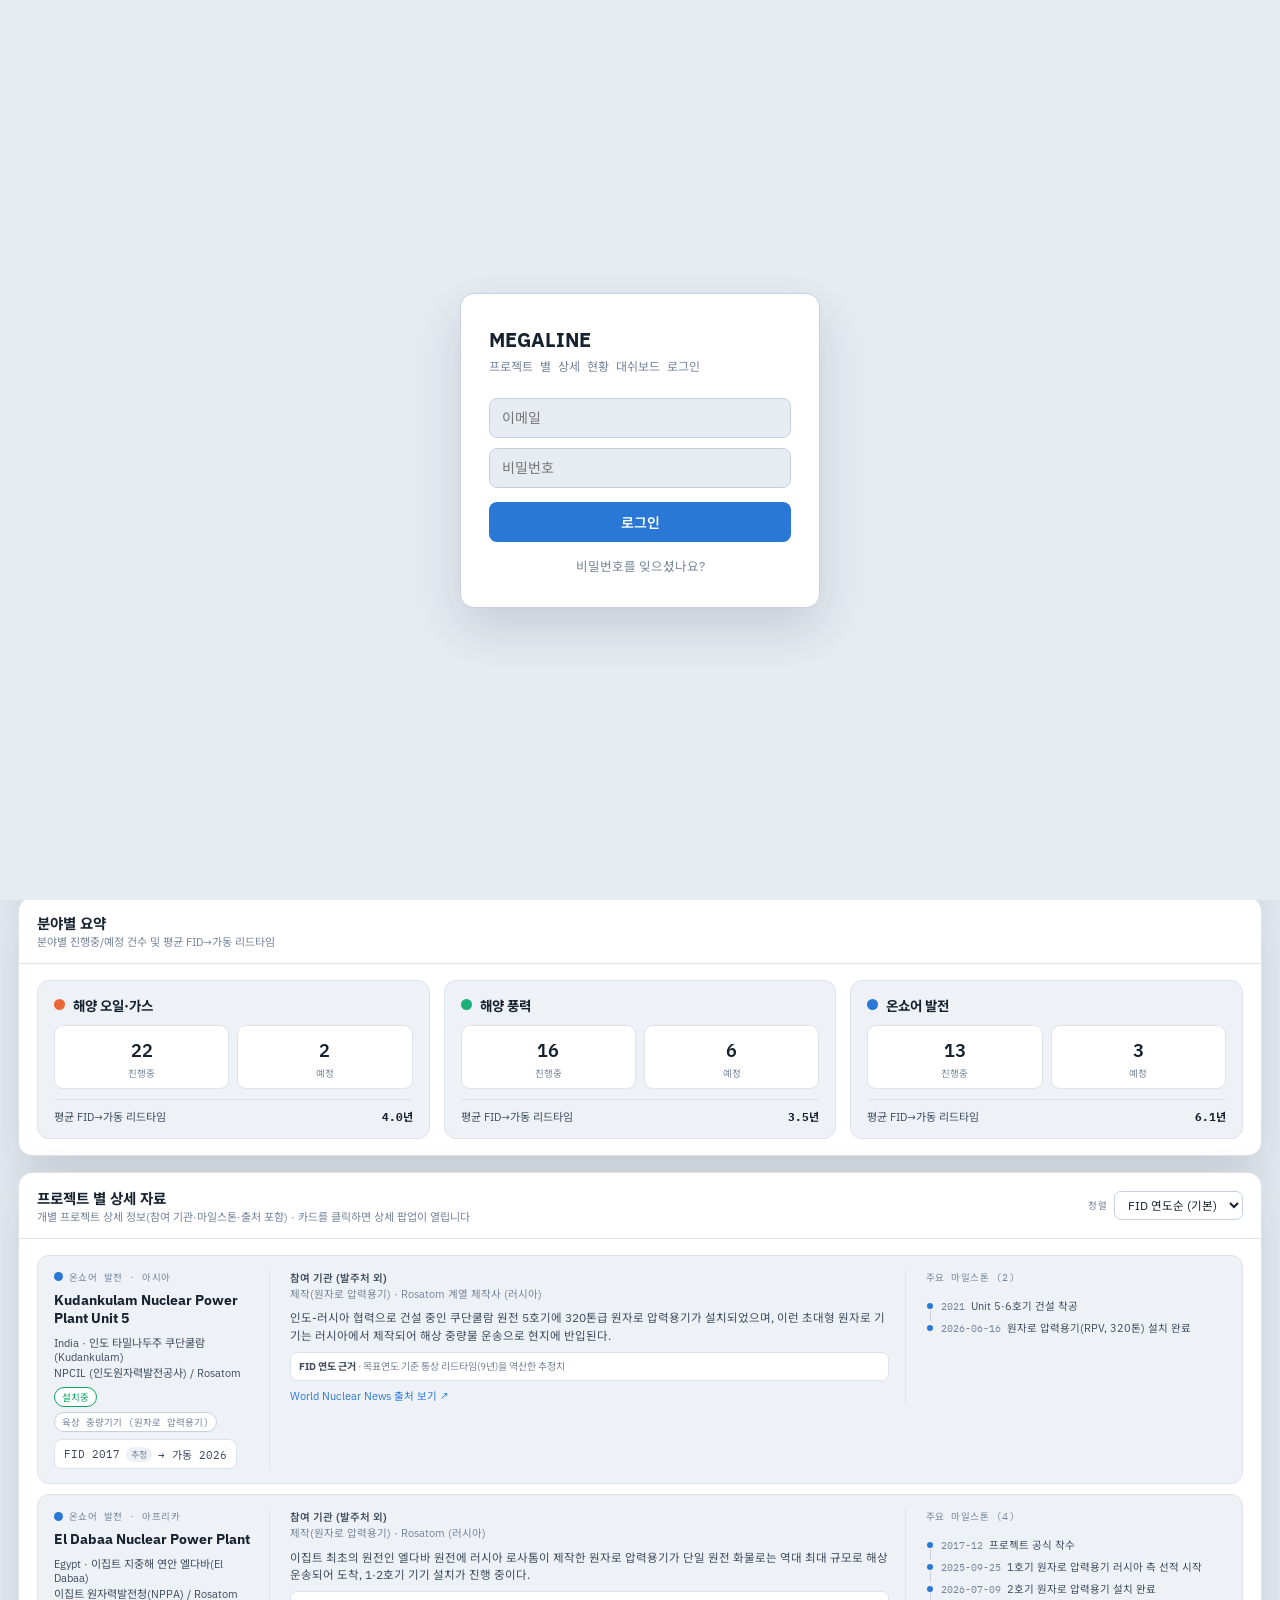
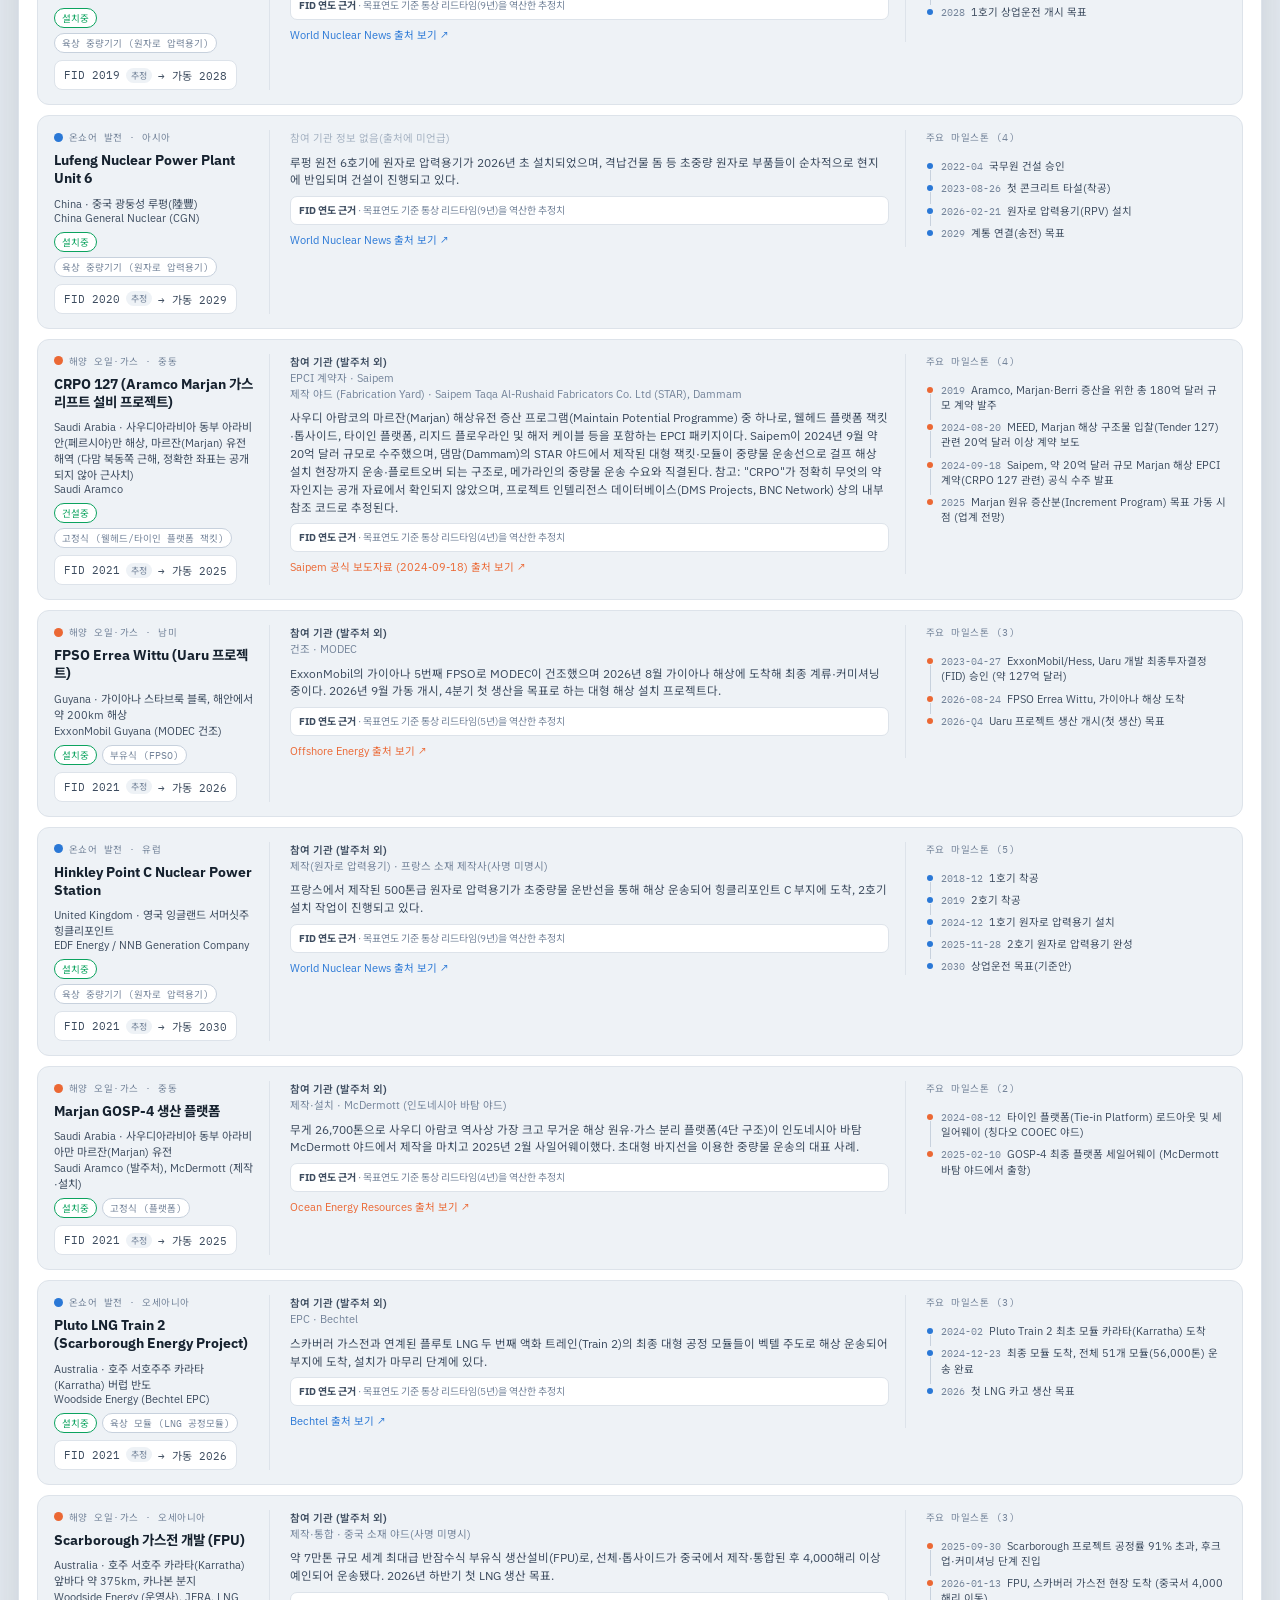
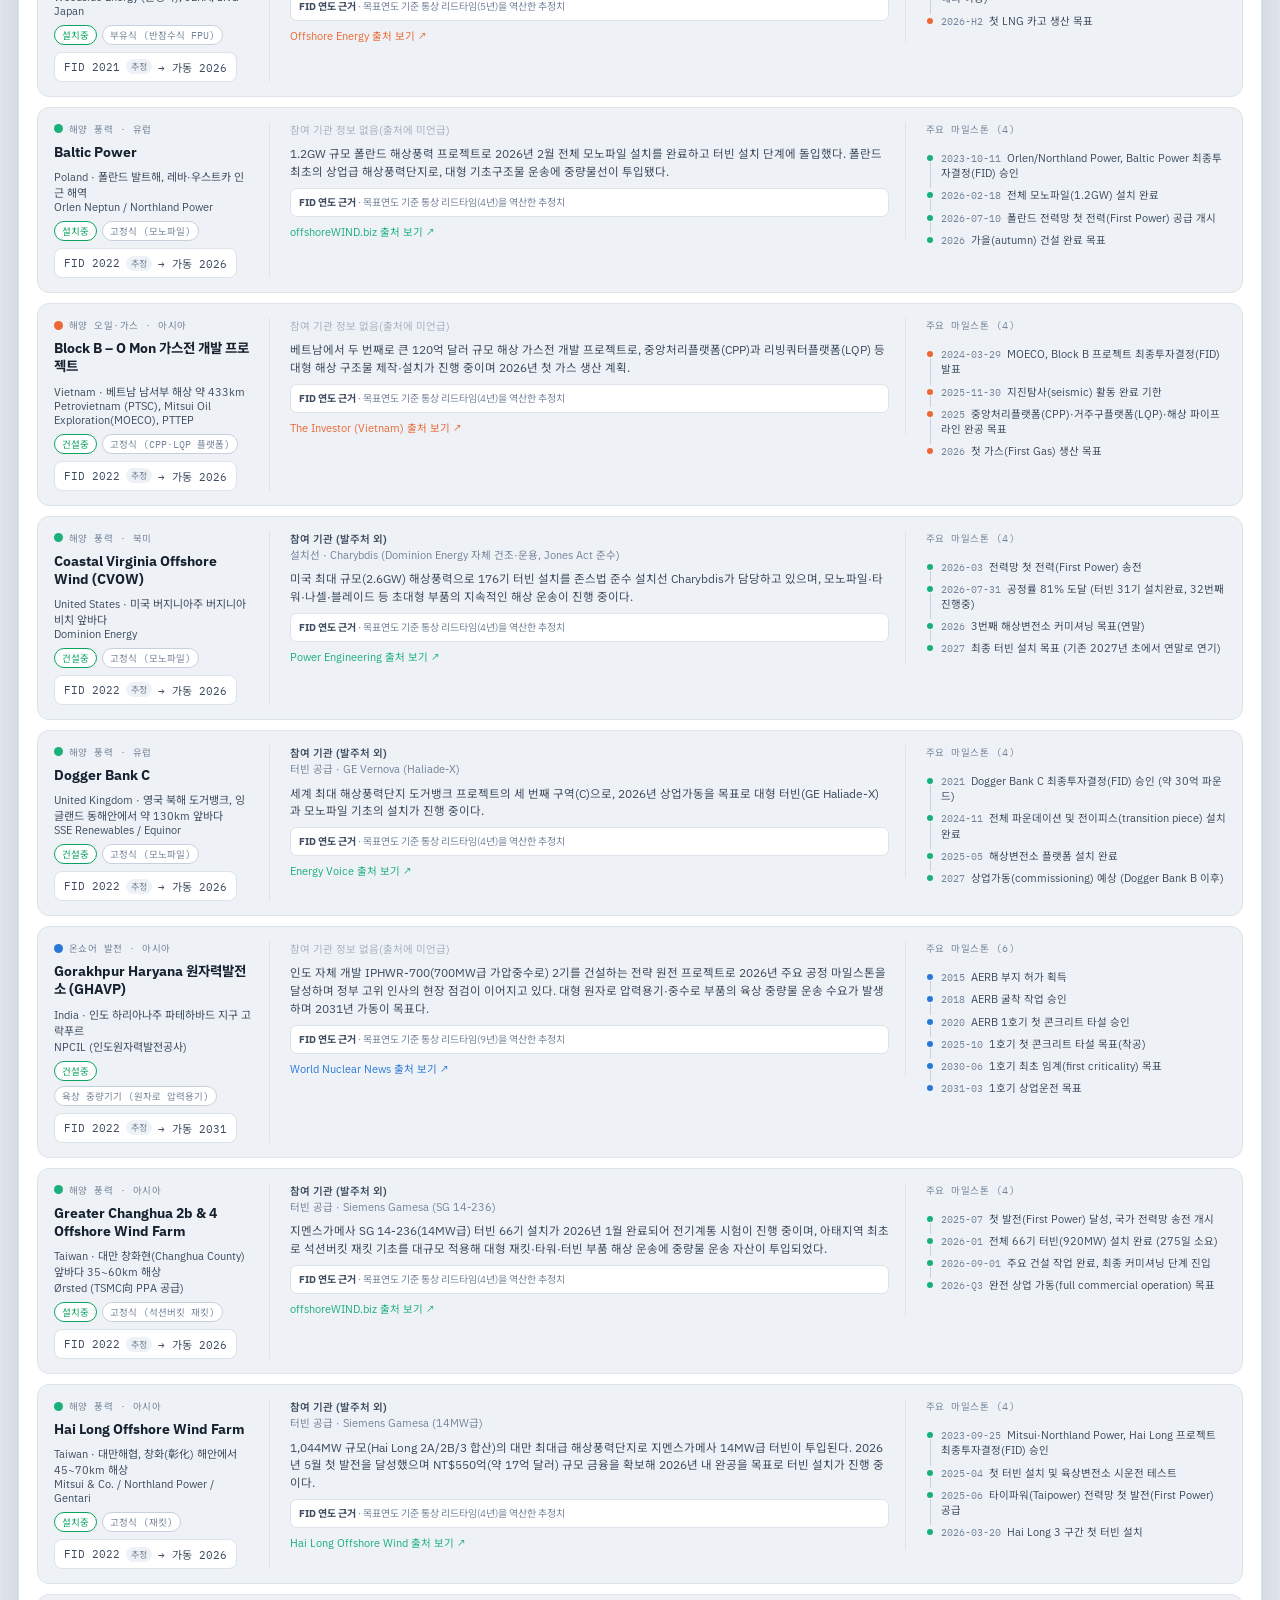
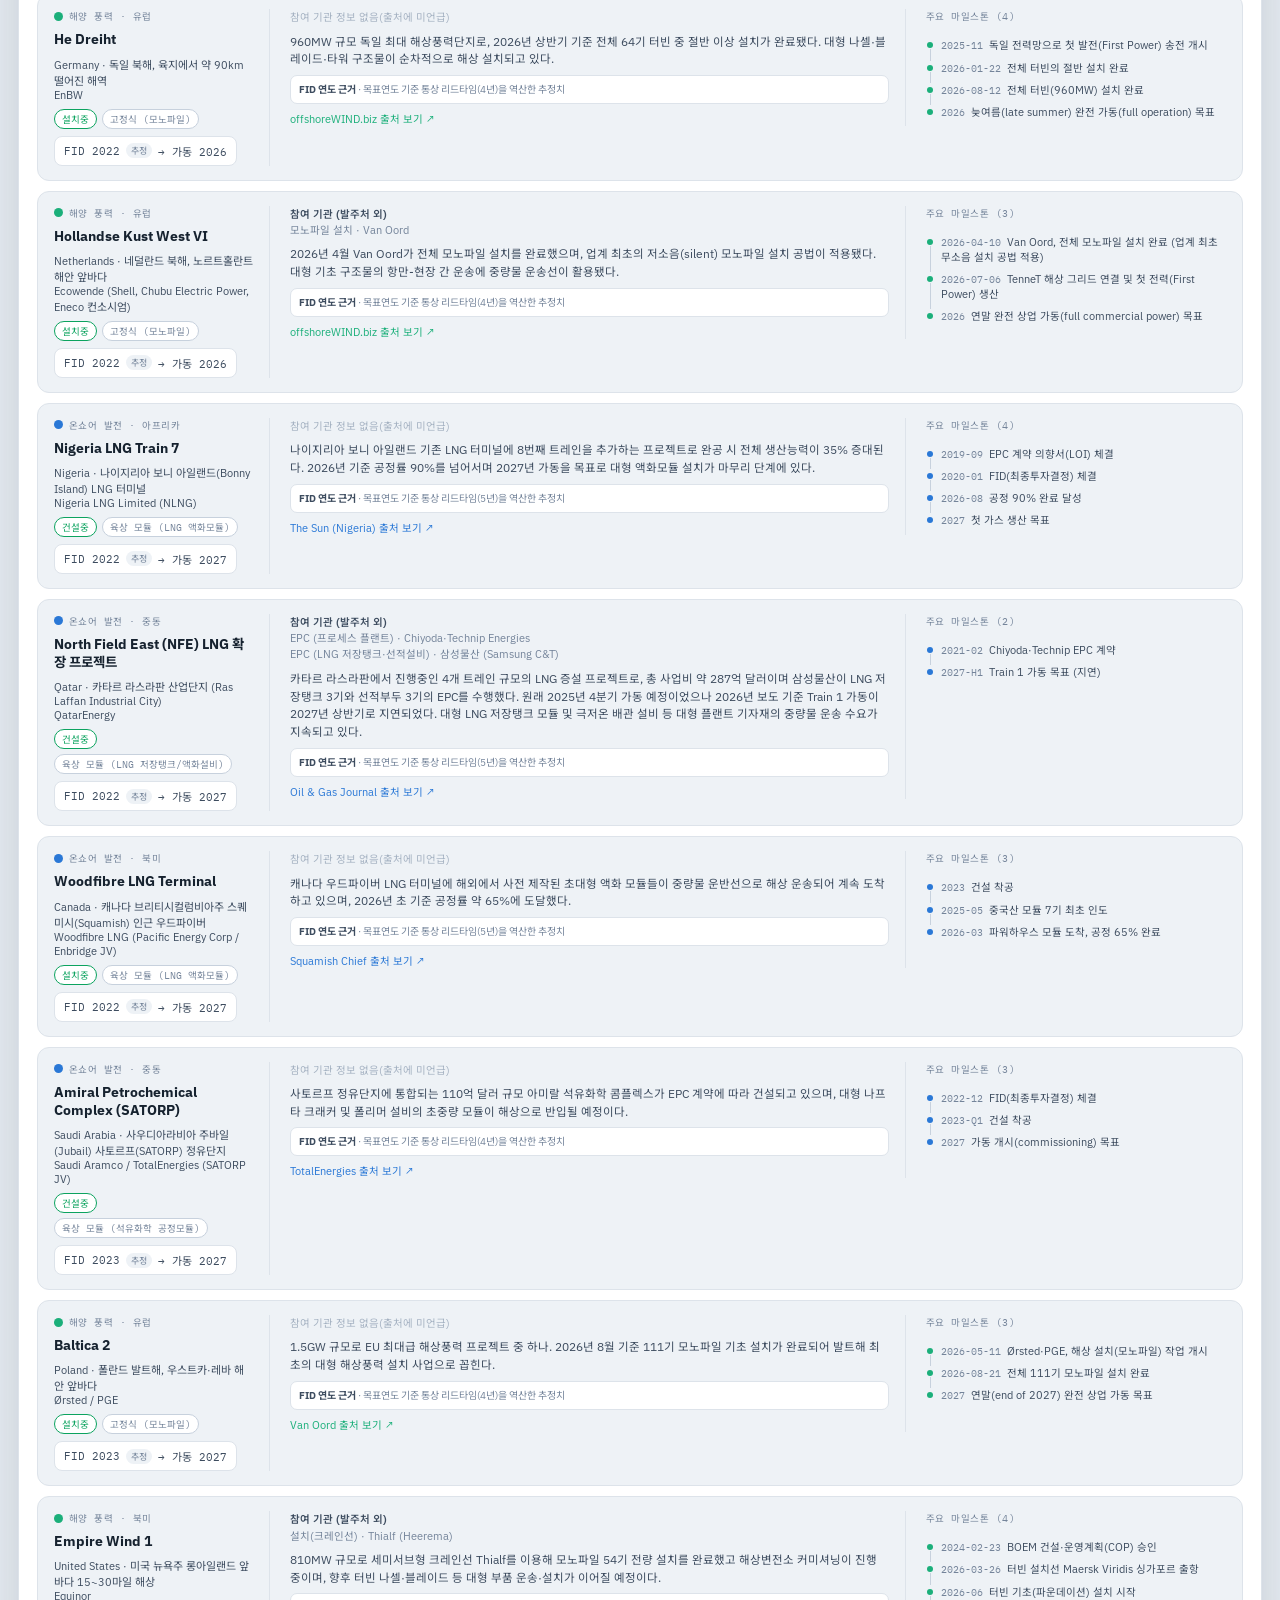
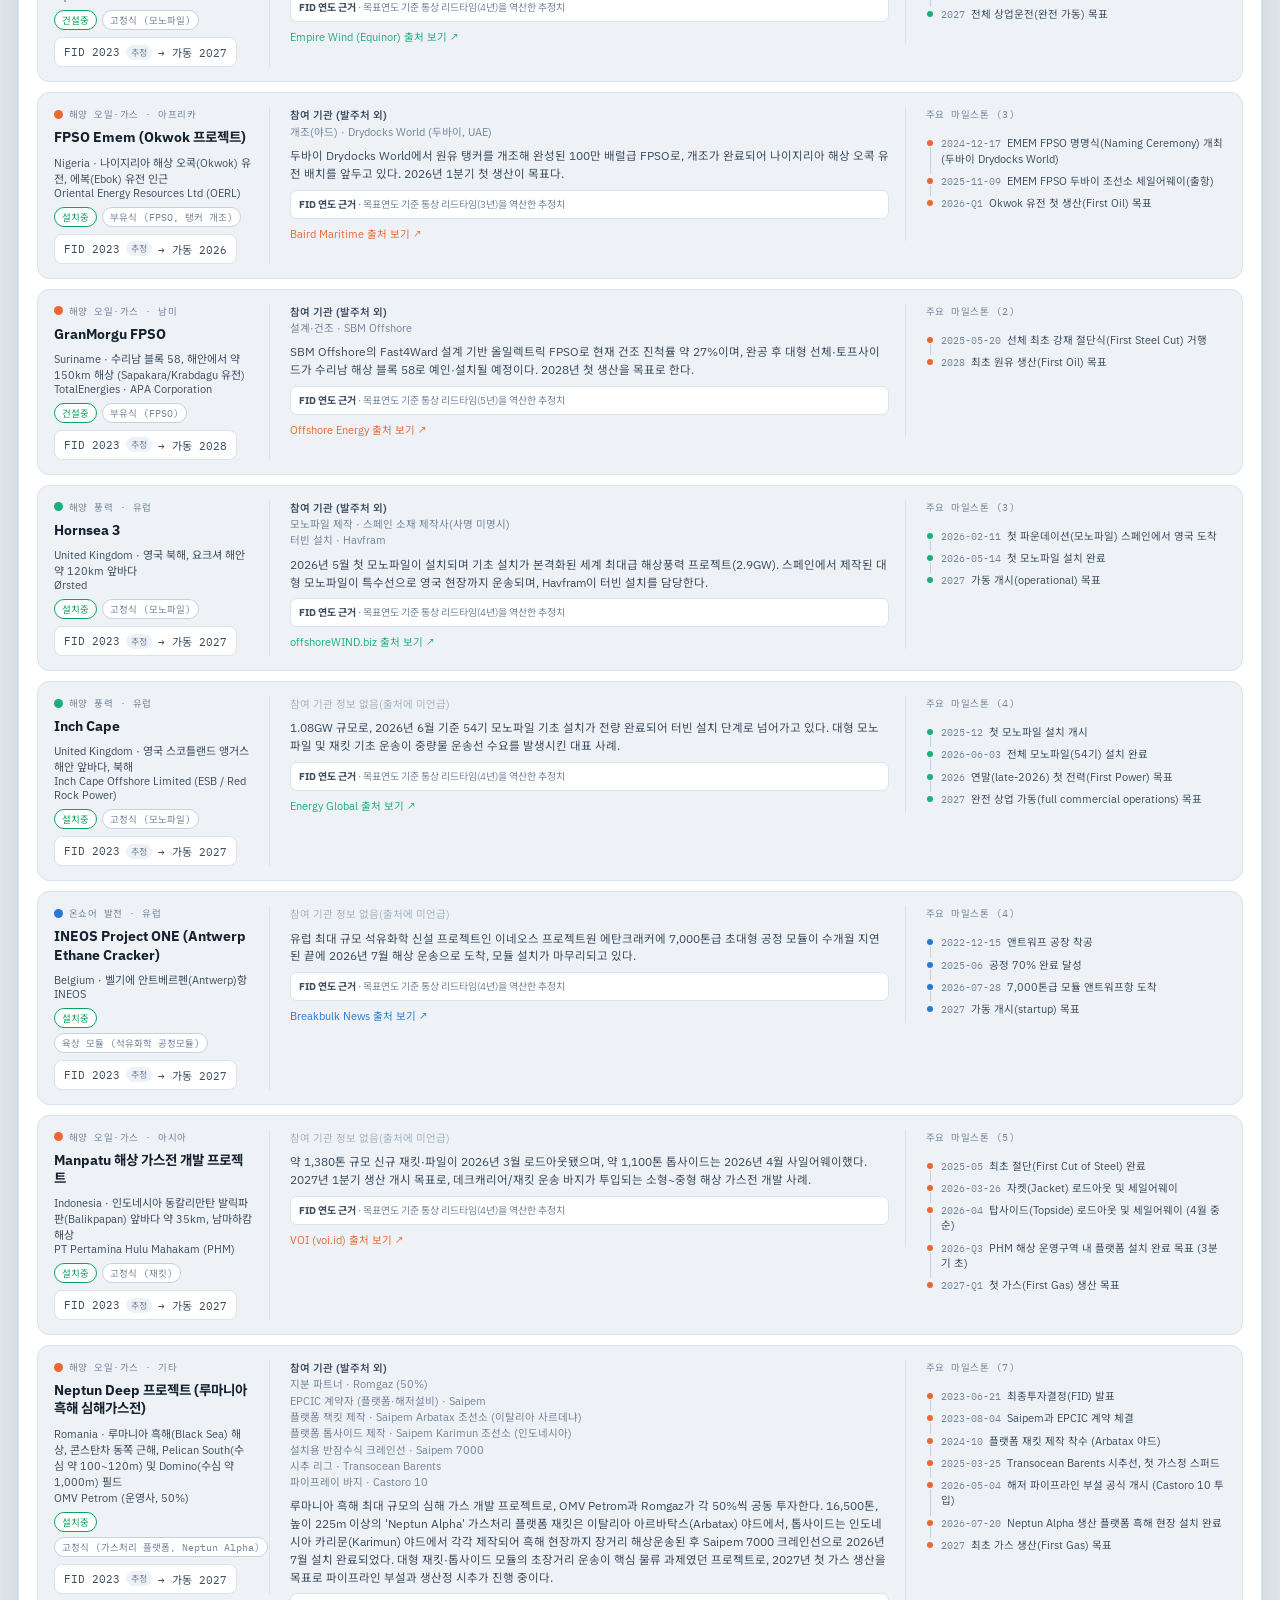
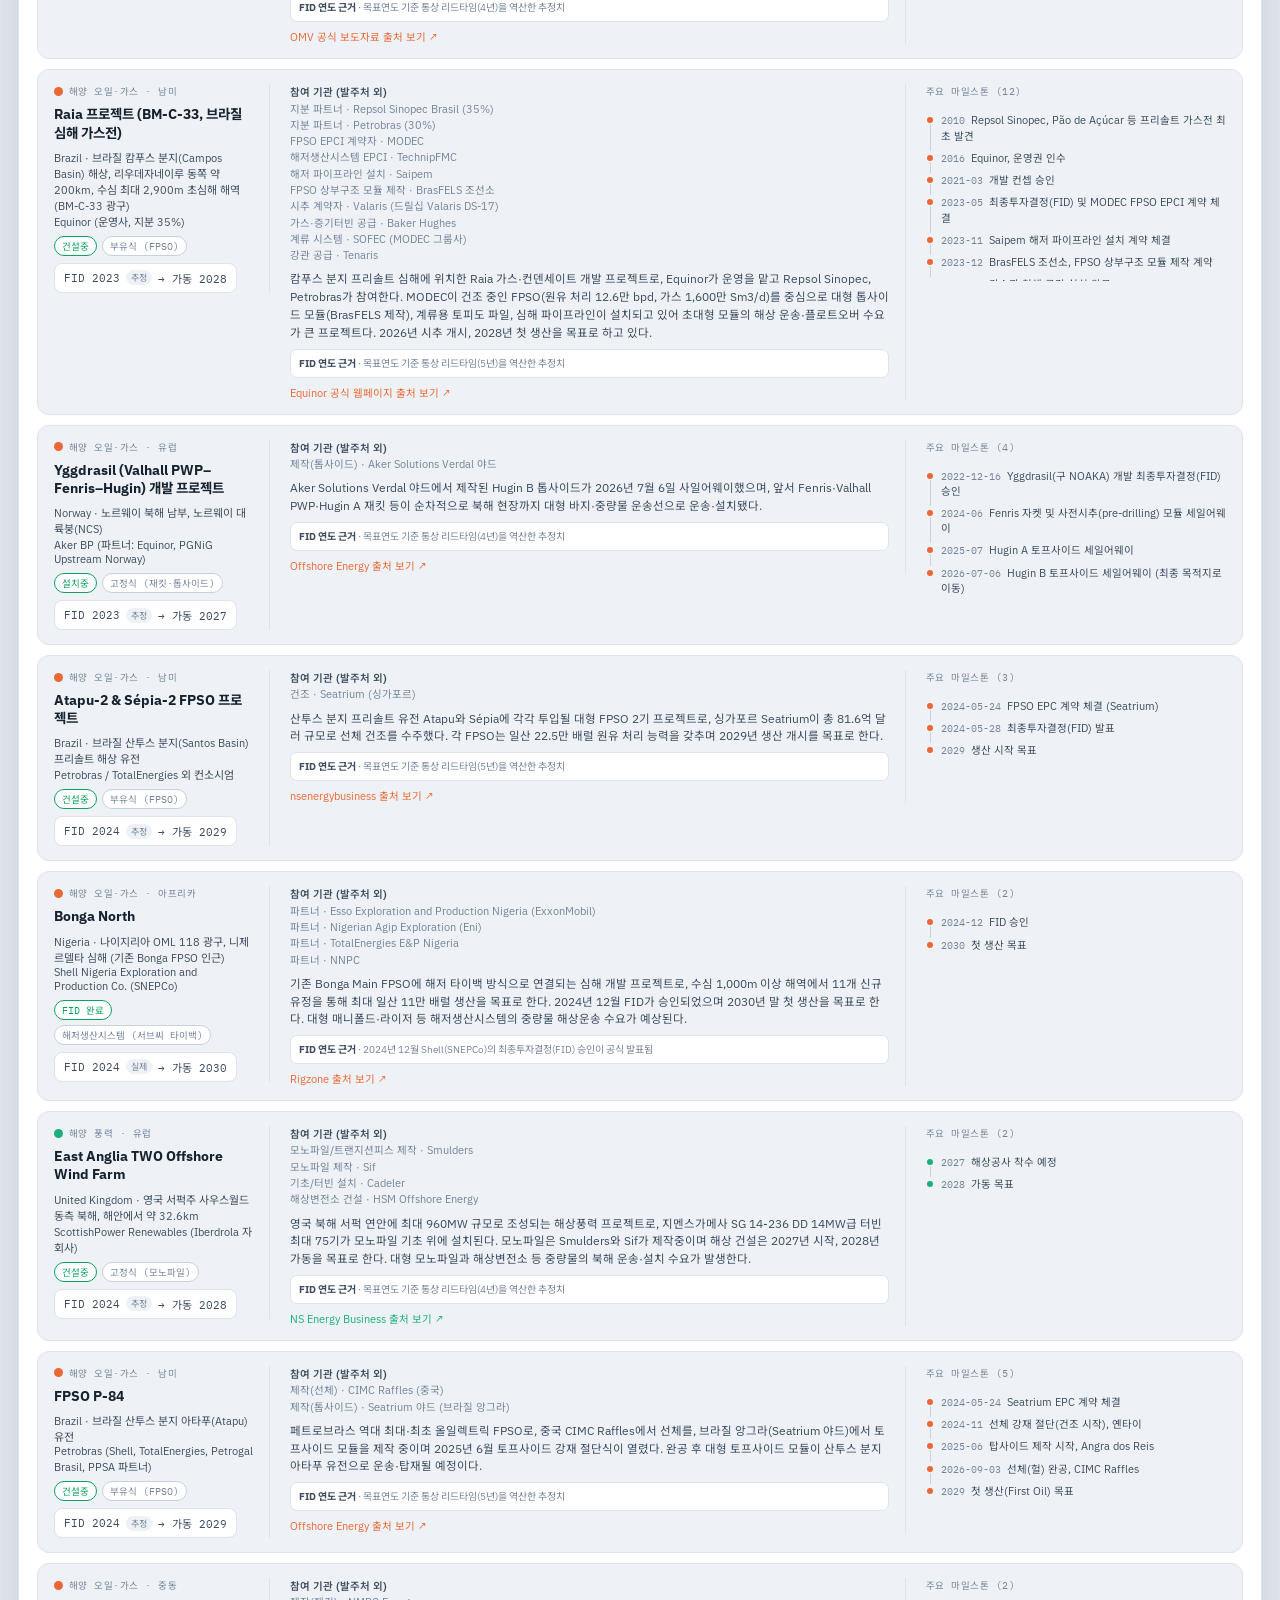
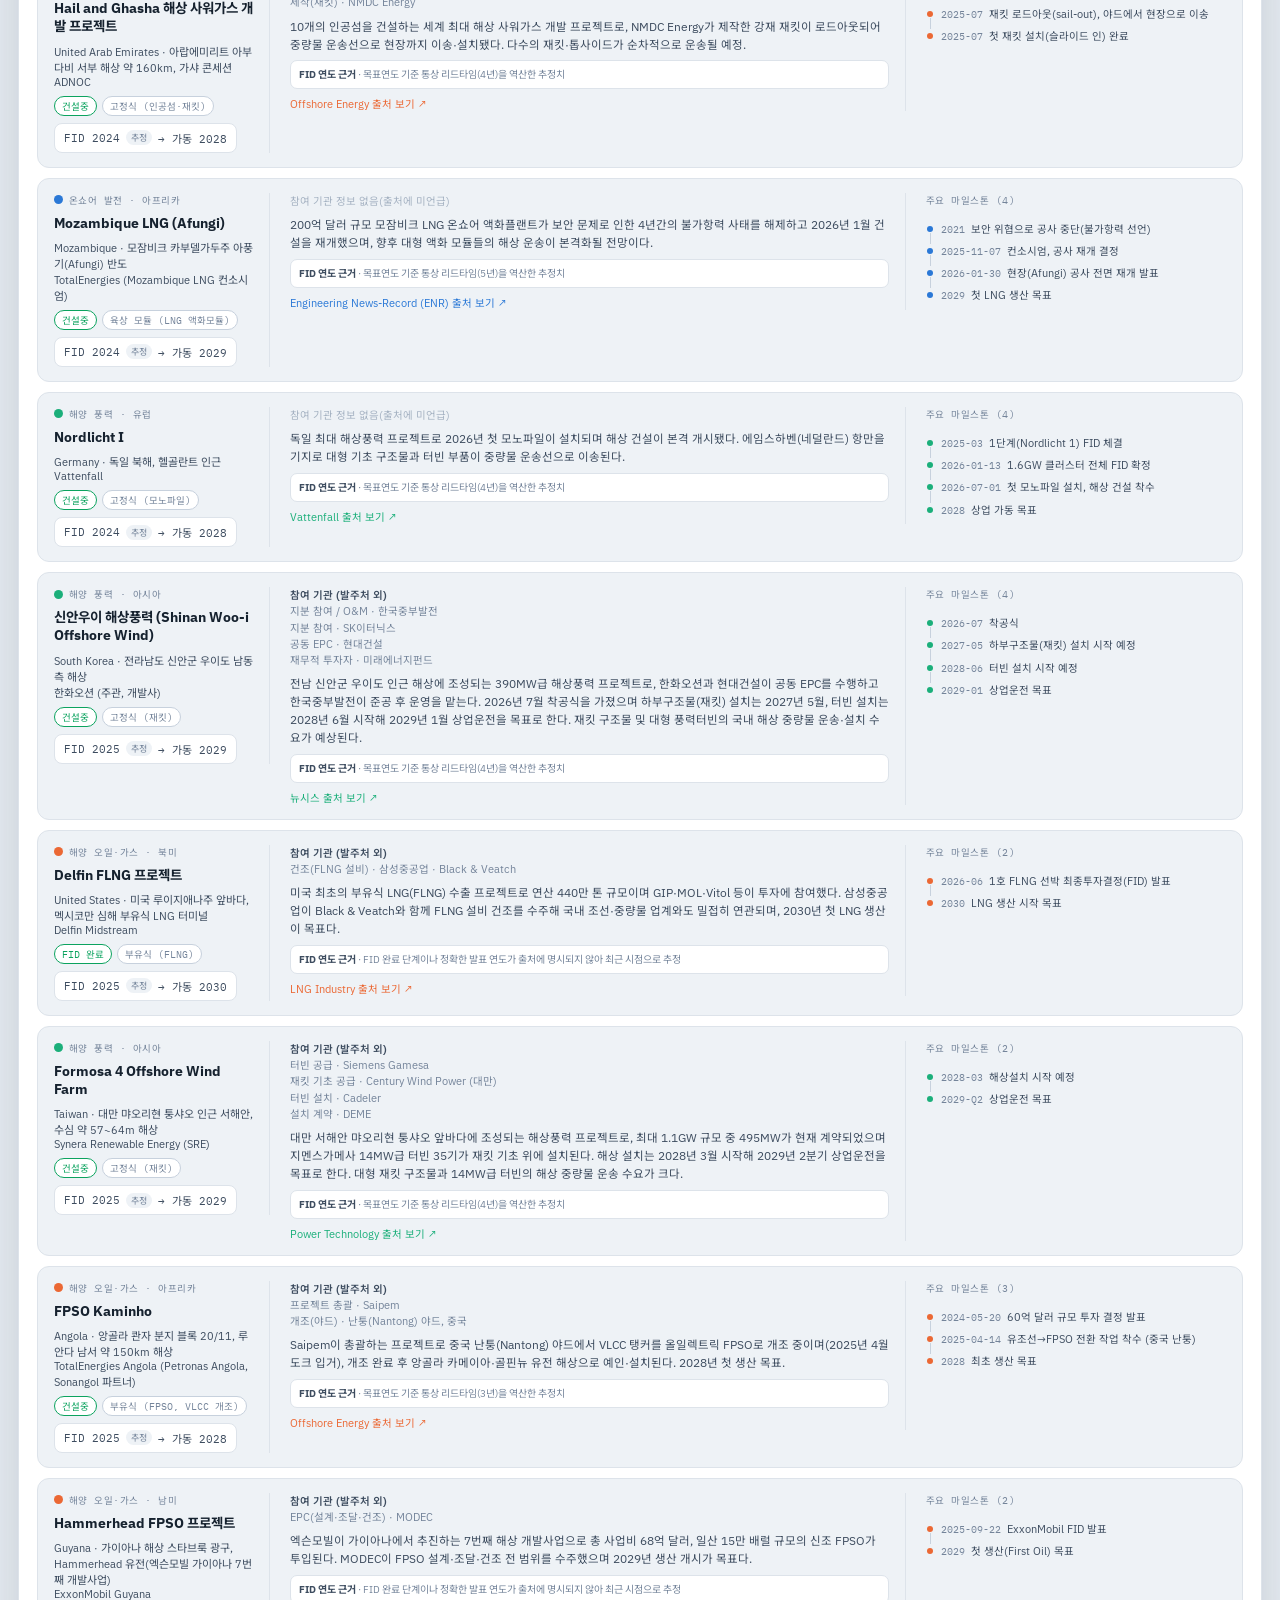
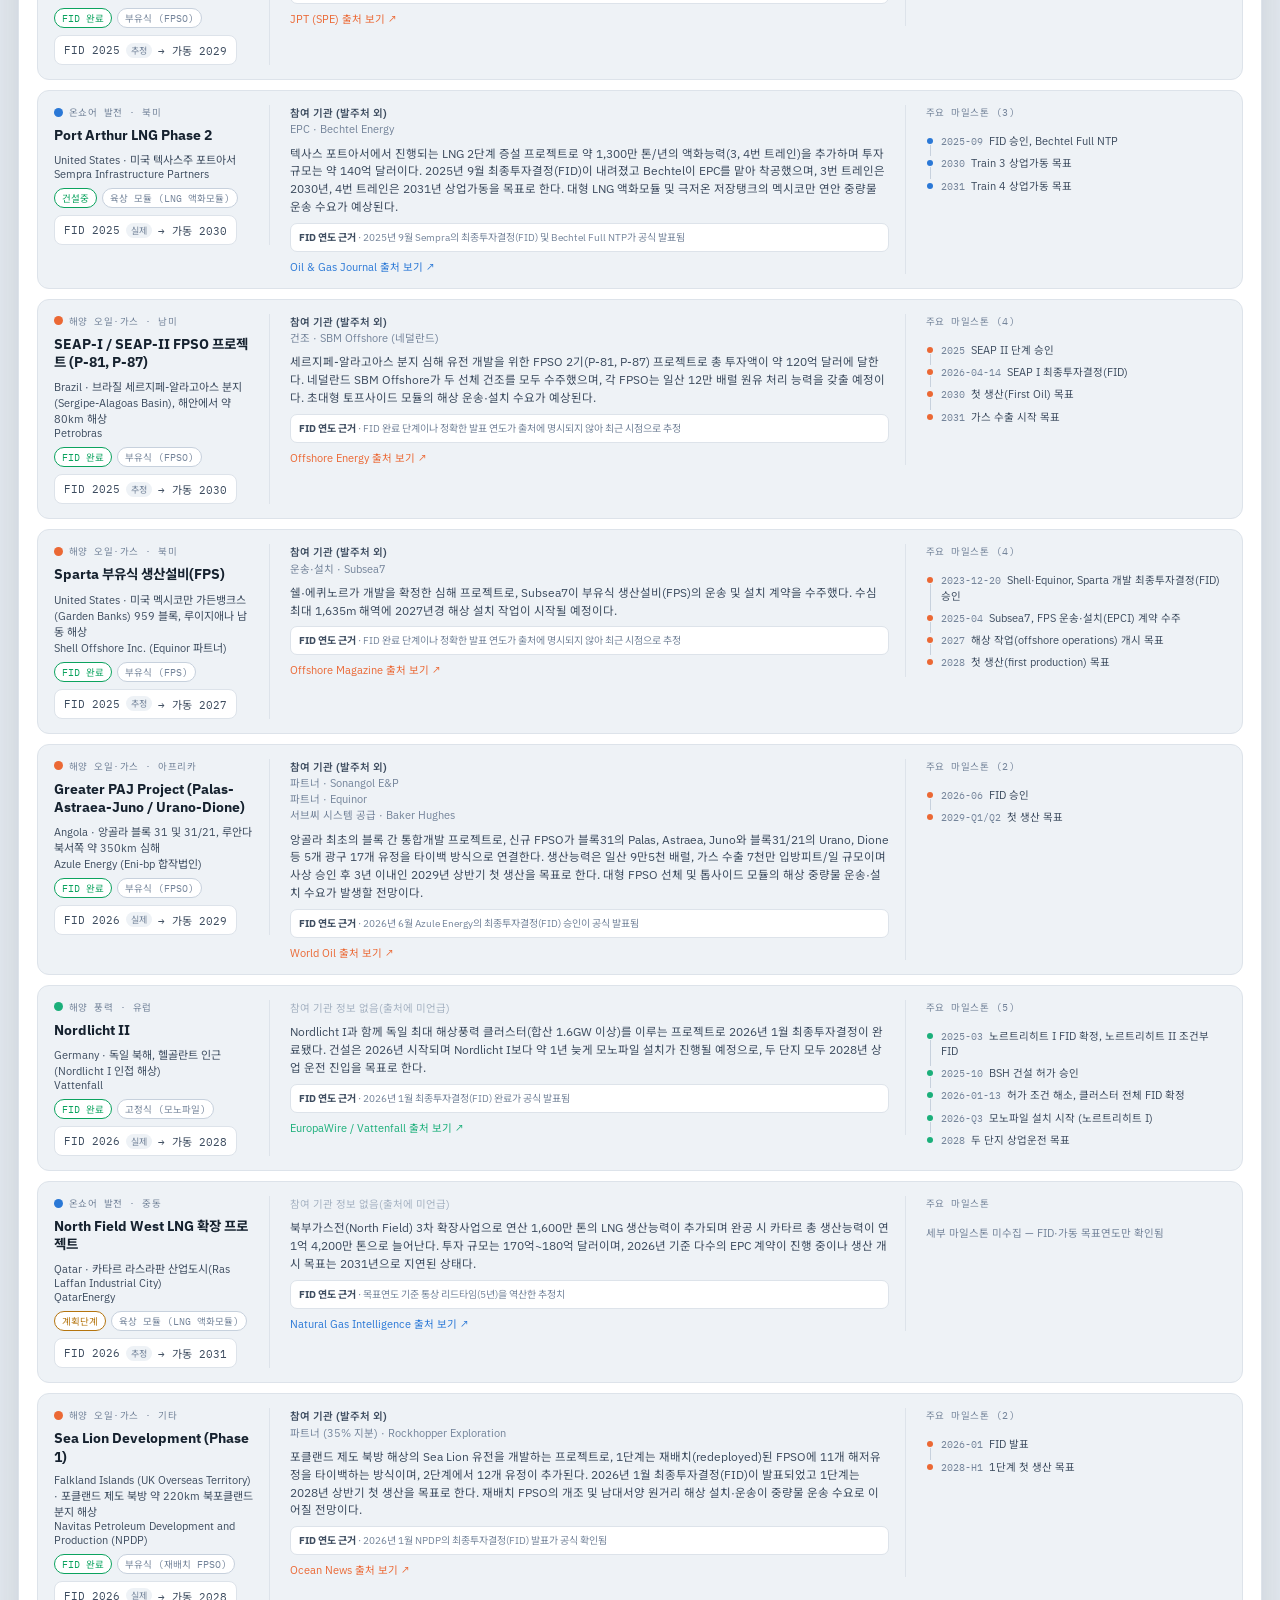
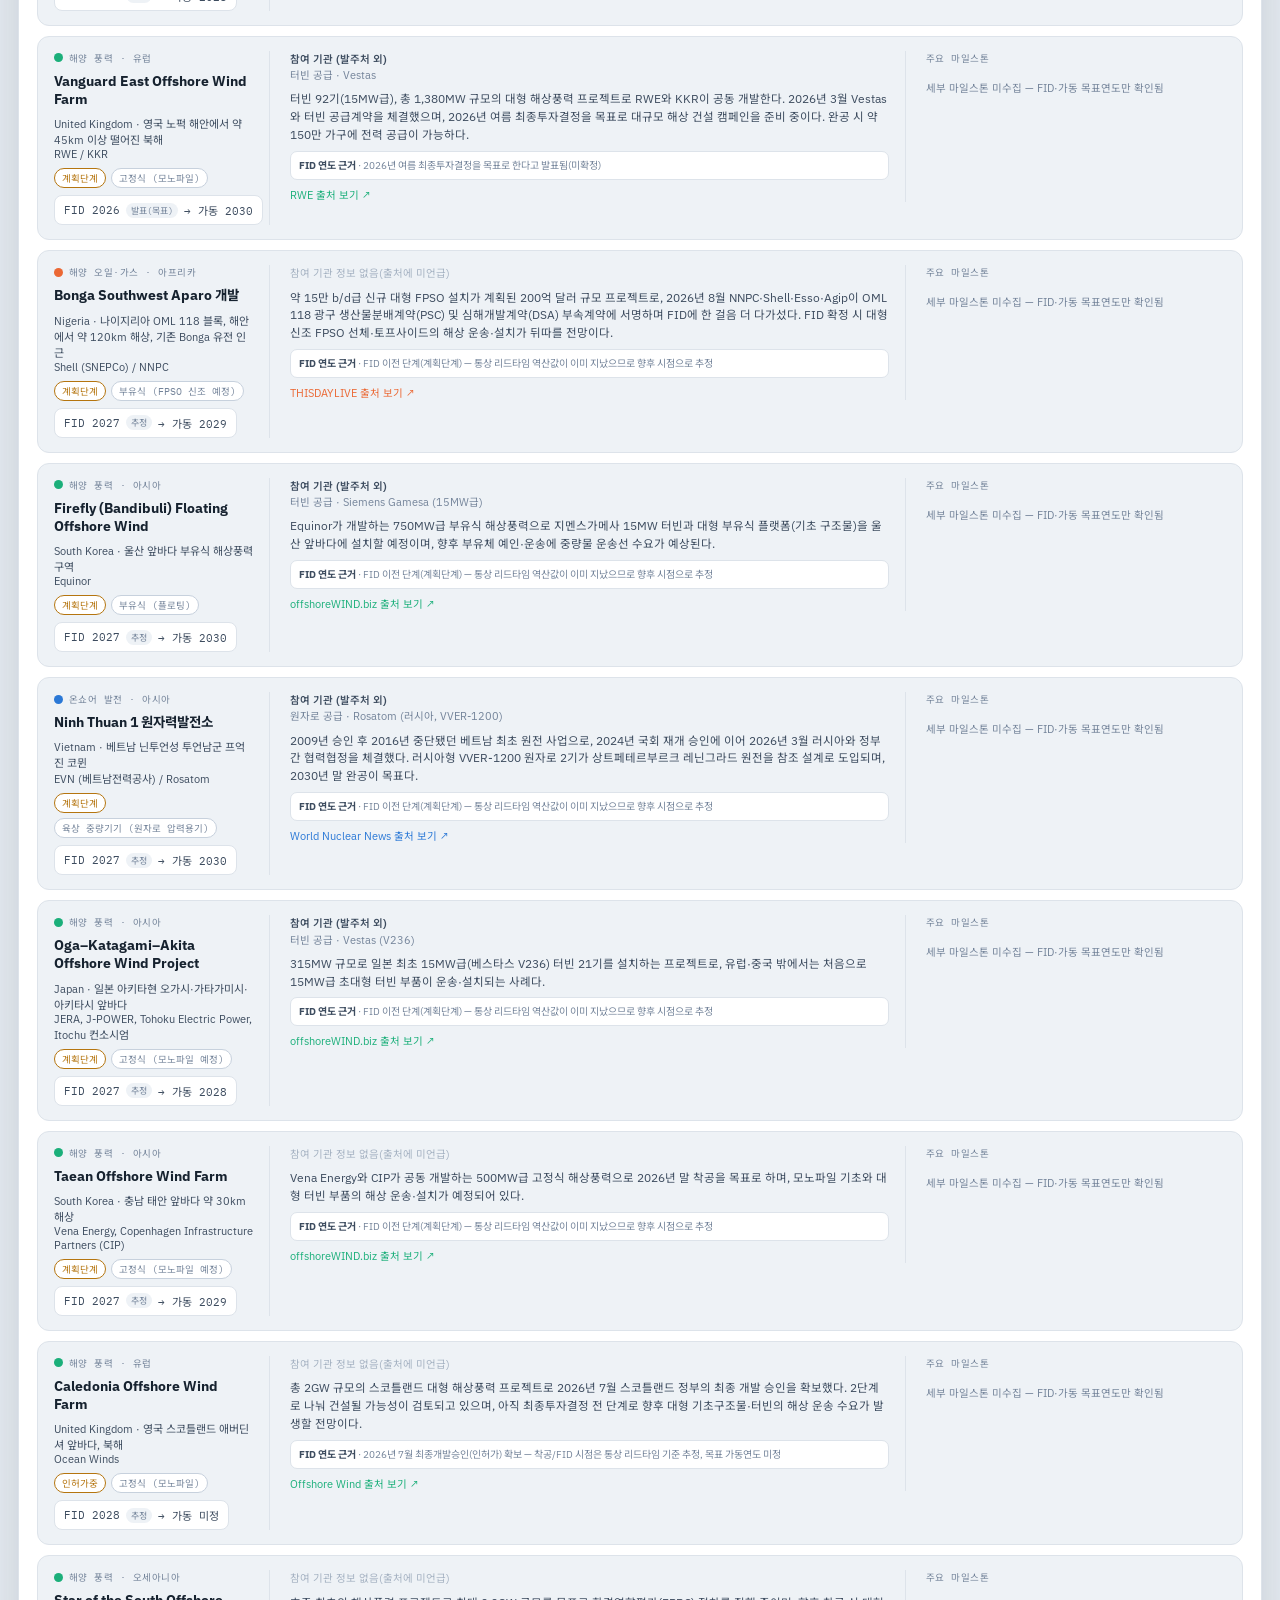
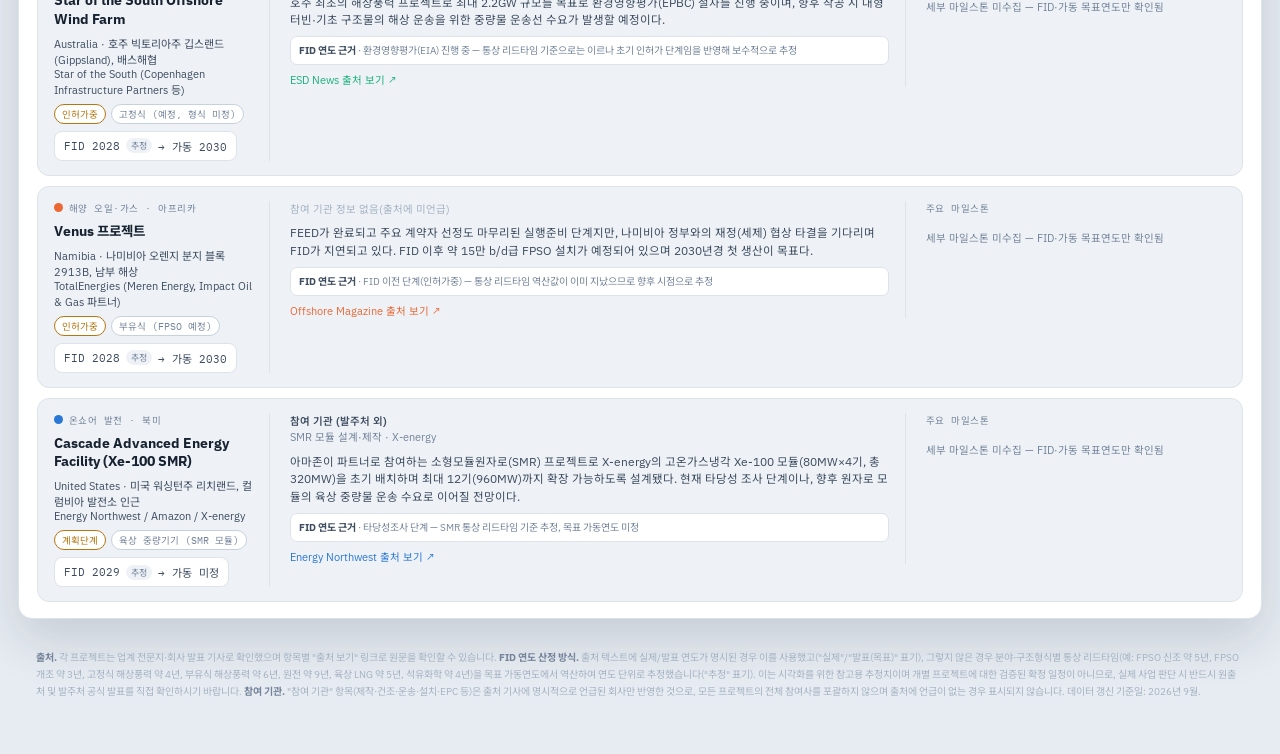
==== commit 1c7c89b6: "Rename schedule_index_3.html to schedule_index.html" ====
--- a/schedule_index.html
+++ b/schedule_index.html
@@ -426,6 +426,10 @@
   }
   .tt-cat .dot{width:7px;height:7px;}
   .tt-name{font-size:14px;font-weight:600;color:var(--ink);line-height:1.35;margin-bottom:4px;}
+  .tt-name.tt-name-link{cursor:pointer;display:flex;align-items:baseline;gap:5px;}
+  .tt-name.tt-name-link:hover{color:var(--tt-accent, var(--ink));text-decoration:underline;}
+  .tt-name.tt-name-link .tt-name-arrow{font-size:11px;font-weight:500;color:var(--muted);white-space:nowrap;}
+  .tt-name.tt-name-link:hover .tt-name-arrow{color:var(--tt-accent, var(--muted));}
   .tt-loc{font-size:11px;color:var(--ink-soft);margin-bottom:9px;}
   .tt-row{display:flex;justify-content:space-between;gap:10px;font-size:11px;padding:5px 0;border-top:1px solid var(--line);}
   .tt-row .k{color:var(--muted);white-space:nowrap;}
@@ -459,9 +463,30 @@
   .sc-lead{font-size:11px;color:var(--ink-soft);display:flex;justify-content:space-between;padding-top:8px;border-top:1px solid var(--line);}
   .sc-lead b{color:var(--ink);font-family:var(--font-mono);}
 
-  /* ---------- 상세 카드 ---------- */
-  .card-grid{display:grid;grid-template-columns:repeat(3, 1fr);gap:14px;padding:16px 18px;}
-  .pcard{border:1px solid var(--line);border-radius:12px;padding:14px 15px;background:var(--panel-2);display:flex;flex-direction:column;gap:8px;}
+  /* ---------- 상세 카드 (가로 1열 · 테이블형 레이아웃) ---------- */
+  .sort-group{display:flex;align-items:center;gap:6px;}
+  .sort-group label{font-size:9.5px;color:var(--muted);text-transform:uppercase;letter-spacing:.08em;white-space:nowrap;}
+  .sort-select{
+    padding:5px 9px;border-radius:7px;border:1px solid var(--line-strong);
+    background:var(--panel);color:var(--ink);font-family:var(--font-sans);
+    font-size:11.5px;cursor:pointer;
+  }
+  .sort-select:focus{outline:none;border-color:var(--muted);}
+
+  .card-grid{display:flex;flex-direction:column;gap:10px;padding:16px 18px;}
+  .pcard{
+    border:1px solid var(--line);border-radius:12px;padding:14px 16px;background:var(--panel-2);
+    display:grid;grid-template-columns:216px 1fr 300px;gap:0 20px;align-items:start;
+    scroll-margin-top:88px;transition:border-color .25s,box-shadow .25s;cursor:pointer;
+  }
+  .pcard.flash{animation:pcardFlash 1.6s ease-out;}
+  @keyframes pcardFlash{
+    0%{border-color:var(--flash-color, #2f7fd6);box-shadow:0 0 0 3px color-mix(in srgb, var(--flash-color, #2f7fd6) 45%, transparent);}
+    100%{border-color:var(--line);box-shadow:0 0 0 0 transparent;}
+  }
+  .pcard .pc-col{display:flex;flex-direction:column;gap:7px;min-width:0;}
+  .pcard .pc-col-id{padding-right:16px;border-right:1px solid var(--line);}
+  .pcard .pc-col-body{padding-right:16px;border-right:1px solid var(--line);justify-content:flex-start;}
   .pcard .pc-cat{display:flex;align-items:center;gap:6px;font-family:var(--font-mono);font-size:9.5px;letter-spacing:.05em;text-transform:uppercase;color:var(--muted);}
   .pcard .pc-name{font-size:13.5px;font-weight:700;color:var(--ink);line-height:1.35;}
   .pcard .pc-loc{font-size:11px;color:var(--ink-soft);}
@@ -469,24 +494,27 @@
   .pc-tag{font-family:var(--font-mono);font-size:9.5px;padding:2px 7px;border-radius:999px;background:var(--panel);border:1px solid var(--line-strong);color:var(--muted);white-space:nowrap;}
   .pc-tag.stage-active{color:var(--good);border-color:var(--good);}
   .pc-tag.stage-future{color:var(--warn);border-color:var(--warn);}
-  .pcard .pc-sched{display:flex;align-items:center;gap:6px;font-family:var(--font-mono);font-size:11px;color:var(--ink-soft);background:var(--panel);border:1px solid var(--line);border-radius:8px;padding:6px 9px;}
+  .pcard .pc-sched{display:flex;align-items:center;gap:6px;font-family:var(--font-mono);font-size:11px;color:var(--ink-soft);background:var(--panel);border:1px solid var(--line);border-radius:8px;padding:6px 9px;width:max-content;}
   .pcard .pc-sched .fid-type{font-size:9px;padding:1px 5px;border-radius:999px;background:var(--panel-2);color:var(--muted);}
   .pcard .pc-stake{font-size:10.5px;color:var(--muted);line-height:1.55;}
   .pcard .pc-stake b{color:var(--ink-soft);font-weight:600;}
-  .pcard .pc-milestone{border-top:1px dashed var(--line-strong);padding-top:9px;}
-  .pcard .pcm-head{font-family:var(--font-mono);font-size:9.5px;letter-spacing:.05em;text-transform:uppercase;color:var(--muted);margin-bottom:7px;}
-  .pcard .pcm-list{list-style:none;margin:0;padding:0;}
-  .pcard .pcm-list li{position:relative;padding-left:15px;margin-bottom:6px;font-size:10.5px;line-height:1.45;}
+  .pcard .pc-fidnote{font-size:10px;color:var(--muted);line-height:1.5;padding:6px 8px;background:var(--panel);border-radius:7px;border:1px solid var(--line);}
+  .pcard .pc-fidnote b{color:var(--ink-soft);}
+  .pcard .pc-desc{font-size:11.5px;color:var(--ink-soft);line-height:1.55;}
+  .pcard .pc-src{font-size:10.5px;display:flex;justify-content:flex-start;gap:5px;align-items:center;margin-top:auto;}
+  .pcard .pc-src a{text-decoration:none;}
+  .pcard .pc-src a:hover{text-decoration:underline;}
+  .pcard .pc-col-ms{min-width:0;}
+  .pcard .pcm-head{font-family:var(--font-mono);font-size:9.5px;letter-spacing:.05em;text-transform:uppercase;color:var(--muted);margin-bottom:8px;}
+  .pcard .pcm-list{list-style:none;margin:0;padding:0;max-height:168px;overflow-y:auto;}
+  .pcard .pcm-list li{position:relative;padding-left:15px;margin-bottom:7px;font-size:10.5px;line-height:1.45;}
   .pcard .pcm-list li:last-child{margin-bottom:0;}
   .pcard .pcm-list li::before{content:'';position:absolute;left:1px;top:4px;width:6px;height:6px;border-radius:50%;background:var(--dot-color, var(--ink-soft));}
-  .pcard .pcm-list li::after{content:'';position:absolute;left:3.5px;top:11px;bottom:-6px;width:1px;background:var(--line-strong);}
+  .pcard .pcm-list li::after{content:'';position:absolute;left:3.5px;top:11px;bottom:-7px;width:1px;background:var(--line-strong);}
   .pcard .pcm-list li:last-child::after{display:none;}
   .pcard .pcm-date{font-family:var(--font-mono);font-size:9.5px;color:var(--muted);margin-right:6px;}
   .pcard .pcm-label{color:var(--ink-soft);}
-  .pcard .pc-desc{font-size:11.5px;color:var(--ink-soft);line-height:1.55;flex:1 1 auto;}
-  .pcard .pc-src{font-size:10.5px;padding-top:8px;border-top:1px solid var(--line);display:flex;justify-content:space-between;align-items:center;}
-  .pcard .pc-src a{text-decoration:none;}
-  .pcard .pc-src a:hover{text-decoration:underline;}
+  .pcard .pcm-empty{font-size:10.5px;color:var(--muted);}
   .hidden-by-filter{display:none !important;}
   .list-empty{padding:26px 12px;text-align:center;font-size:11.5px;color:var(--muted);display:none;}
   .list-empty.show{display:block;}
@@ -497,15 +525,24 @@
   /* ================= RESPONSIVE ================= */
   @media (max-width: 1180px){
     .kpi-row{display:none;}
-    .summary-grid, .card-grid{grid-template-columns:repeat(2, 1fr);}
+    .summary-grid{grid-template-columns:repeat(2, 1fr);}
+    .pcard{grid-template-columns:190px 1fr;}
+    .pcard .pc-col-ms{grid-column:1 / -1;border-top:1px dashed var(--line-strong);padding-top:10px;margin-top:2px;}
   }
   @media (max-width: 900px){
     .wrap{padding:12px 10px 30px;}
     .gantt-label-col{flex-basis:150px;}
     .grow-name{max-width:120px;}
-    .summary-grid, .card-grid{grid-template-columns:1fr;padding:12px;}
+    .summary-grid{grid-template-columns:1fr;padding:12px;}
+    .card-grid{padding:12px;}
+    .pcard{grid-template-columns:1fr;padding:13px 14px;}
+    .pcard .pc-col-id, .pcard .pc-col-body{border-right:none;padding-right:0;border-bottom:1px dashed var(--line-strong);padding-bottom:9px;}
+    .pcard .pc-col-ms{border-top:none;}
     .brand h1{font-size:15.5px;}
     .brand h1 .sub{display:block;margin-left:0;margin-top:2px;font-size:11.5px;}
+  }
+  @media (max-width: 560px){
+    .sort-group label{display:none;}
   }
   @media (max-width: 560px){
     .head{padding:12px 14px;}
@@ -558,8 +595,8 @@
       ← 프로젝트 지도
     </a>
     <div class="kpi-row">
-      <div class="kpi"><div class="n">54</div><div class="l">전체</div></div>
-      <div class="kpi"><div class="n">43</div><div class="l">진행중</div></div>
+      <div class="kpi"><div class="n">62</div><div class="l">전체</div></div>
+      <div class="kpi"><div class="n">51</div><div class="l">진행중</div></div>
       <div class="kpi"><div class="n">11</div><div class="l">예정</div></div>
     </div>
     <div class="head-spacer"></div>
@@ -610,7 +647,7 @@
       <div class="panel-head-spacer"></div>
       <span class="info-icon" tabindex="0">ⓘ<span class="info-pop">
         FID 연도는 연도 단위 범위로 제공됩니다. 출처에 명시된 실제/발표 연도가 없는 경우
-        분야·구조형식별 통상 리드타임을 이용해 추정한 값이며(전체 54건 중 52건 추정),
+        분야·구조형식별 통상 리드타임을 이용해 추정한 값이며(전체 62건 중 56건 추정),
         막대를 클릭하면 각 값의 근거를 확인할 수 있습니다. 세로 점선은 오늘(2026년) 기준선입니다.
       </span></span>
     </div>
@@ -636,7 +673,17 @@
     <div class="panel-head">
       <div>
         <div class="panel-title">프로젝트 별 상세 자료</div>
-        <div class="panel-sub">개별 프로젝트 상세 정보 · 카드를 클릭하면 상세 팝업이 열립니다</div>
+        <div class="panel-sub">개별 프로젝트 상세 정보(참여 기관·마일스톤·출처 포함) · 카드를 클릭하면 상세 팝업이 열립니다</div>
+      </div>
+      <div class="panel-head-spacer"></div>
+      <div class="sort-group">
+        <label for="cardSort">정렬</label>
+        <select id="cardSort" class="sort-select">
+          <option value="fid">FID 연도순 (기본)</option>
+          <option value="name">이름순 (가-나-다)</option>
+          <option value="region">지역별</option>
+          <option value="end">종료(가동)연도순</option>
+        </select>
       </div>
     </div>
     <div class="card-grid" id="cardGrid"></div>
@@ -663,7 +710,7 @@
 </button>
 
 <script>
-const PROJECTS = [{"id": "sp0", "name": "FPSO P-84", "category": "offshore_oil_gas", "country": "Brazil", "region": "남미", "location_text": "브라질 산투스 분지 아타푸(Atapu) 유전", "client": "Petrobras (Shell, TotalEnergies, Petrogal Brasil, PPSA 파트너)", "stakeholders": [{"role": "제작(선체)", "name": "CIMC Raffles (중국)"}, {"role": "제작(톱사이드)", "name": "Seatrium 야드 (브라질 앙그라)"}], "milestones": [], "stage_code": "construction", "stage_label": "건설중", "stage_bucket": "active", "feature_tag": "부유식 (FPSO)", "fid_year": 2024, "fid_year_type": "estimated", "fid_year_type_label": "추정", "fid_note": "목표연도 기준 통상 리드타임(5년)을 역산한 추정치", "prod_year": 2029, "prod_year_known": true, "bar_end": 2029, "description_kr": "페트로브라스 역대 최대·최초 올일렉트릭 FPSO로, 중국 CIMC Raffles에서 선체를, 브라질 앙그라(Seatrium 야드)에서 토프사이드 모듈을 제작 중이며 2025년 6월 토프사이드 강재 절단식이 열렸다. 완공 후 대형 토프사이드 모듈이 산투스 분지 아타푸 유전으로 운송·탑재될 예정이다.", "source_name": "Offshore Energy", "source_url": "https://www.offshore-energy.biz/topside-construction-underway-for-petrobras-next-gen-fpso/"}, {"id": "sp1", "name": "FPSO Errea Wittu (Uaru 프로젝트)", "category": "offshore_oil_gas", "country": "Guyana", "region": "남미", "location_text": "가이아나 스타브룩 블록, 해안에서 약 200km 해상", "client": "ExxonMobil Guyana (MODEC 건조)", "stakeholders": [{"role": "건조", "name": "MODEC"}], "milestones": [{"date": "2023-04-27", "label": "ExxonMobil/Hess, Uaru 개발 최종투자결정(FID) 승인 (약 127억 달러)"}, {"date": "2026-08-24", "label": "FPSO Errea Wittu, 가이아나 해상 도착"}, {"date": "2026-Q4", "label": "Uaru 프로젝트 생산 개시(첫 생산) 목표"}], "stage_code": "installation", "stage_label": "설치중", "stage_bucket": "active", "feature_tag": "부유식 (FPSO)", "fid_year": 2021, "fid_year_type": "estimated", "fid_year_type_label": "추정", "fid_note": "목표연도 기준 통상 리드타임(5년)을 역산한 추정치", "prod_year": 2026, "prod_year_known": true, "bar_end": 2026, "description_kr": "ExxonMobil의 가이아나 5번째 FPSO로 MODEC이 건조했으며 2026년 8월 가이아나 해상에 도착해 최종 계류·커미셔닝 중이다. 2026년 9월 가동 개시, 4분기 첫 생산을 목표로 하는 대형 해상 설치 프로젝트다.", "source_name": "Offshore Energy", "source_url": "https://www.offshore-energy.biz/modecs-fpso-reaches-guyana-as-exxonmobils-fifth-oil-project-nears-start-up/"}, {"id": "sp2", "name": "Sparta 부유식 생산설비(FPS)", "category": "offshore_oil_gas", "country": "United States", "region": "북미", "location_text": "미국 멕시코만 가든뱅크스(Garden Banks) 959 블록, 루이지애나 남동 해상", "client": "Shell Offshore Inc. (Equinor 파트너)", "stakeholders": [{"role": "운송·설치", "name": "Subsea7"}], "milestones": [{"date": "2023-12-20", "label": "Shell·Equinor, Sparta 개발 최종투자결정(FID) 승인"}, {"date": "2025-04", "label": "Subsea7, FPS 운송·설치(EPCI) 계약 수주"}, {"date": "2027", "label": "해상 작업(offshore operations) 개시 목표"}, {"date": "2028", "label": "첫 생산(first production) 목표"}], "stage_code": "fid", "stage_label": "FID 완료", "stage_bucket": "active", "feature_tag": "부유식 (FPS)", "fid_year": 2025, "fid_year_type": "estimated", "fid_year_type_label": "추정", "fid_note": "FID 완료 단계이나 정확한 발표 연도가 출처에 명시되지 않아 최근 시점으로 추정", "prod_year": 2027, "prod_year_known": true, "bar_end": 2027, "description_kr": "쉘·에퀴노르가 개발을 확정한 심해 프로젝트로, Subsea7이 부유식 생산설비(FPS)의 운송 및 설치 계약을 수주했다. 수심 최대 1,635m 해역에 2027년경 해상 설치 작업이 시작될 예정이다.", "source_name": "Offshore Magazine", "source_url": "https://www.offshore-mag.com/regional-reports/us-gulf-of-mexico/news/55280079/subsea7-to-install-floating-platform-for-deepwater-sparta-project"}, {"id": "sp3", "name": "GranMorgu FPSO", "category": "offshore_oil_gas", "country": "Suriname", "region": "남미", "location_text": "수리남 블록 58, 해안에서 약 150km 해상 (Sapakara/Krabdagu 유전)", "client": "TotalEnergies · APA Corporation", "stakeholders": [{"role": "설계·건조", "name": "SBM Offshore"}], "milestones": [], "stage_code": "construction", "stage_label": "건설중", "stage_bucket": "active", "feature_tag": "부유식 (FPSO)", "fid_year": 2023, "fid_year_type": "estimated", "fid_year_type_label": "추정", "fid_note": "목표연도 기준 통상 리드타임(5년)을 역산한 추정치", "prod_year": 2028, "prod_year_known": true, "bar_end": 2028, "description_kr": "SBM Offshore의 Fast4Ward 설계 기반 올일렉트릭 FPSO로 현재 건조 진척률 약 27%이며, 완공 후 대형 선체·토프사이드가 수리남 해상 블록 58로 예인·설치될 예정이다. 2028년 첫 생산을 목표로 한다.", "source_name": "Offshore Energy", "source_url": "https://www.offshore-energy.biz/sbm-offshores-suriname-bound-fpso-for-totalenergies-12-2b-oil-project-starts-taking-shape/"}, {"id": "sp4", "name": "FPSO Kaminho", "category": "offshore_oil_gas", "country": "Angola", "region": "아프리카", "location_text": "앙골라 콴자 분지 블록 20/11, 루안다 남서 약 150km 해상", "client": "TotalEnergies Angola (Petronas Angola, Sonangol 파트너)", "stakeholders": [{"role": "프로젝트 총괄", "name": "Saipem"}, {"role": "개조(야드)", "name": "난퉁(Nantong) 야드, 중국"}], "milestones": [], "stage_code": "construction", "stage_label": "건설중", "stage_bucket": "active", "feature_tag": "부유식 (FPSO, VLCC 개조)", "fid_year": 2025, "fid_year_type": "estimated", "fid_year_type_label": "추정", "fid_note": "목표연도 기준 통상 리드타임(3년)을 역산한 추정치", "prod_year": 2028, "prod_year_known": true, "bar_end": 2028, "description_kr": "Saipem이 총괄하는 프로젝트로 중국 난퉁(Nantong) 야드에서 VLCC 탱커를 올일렉트릭 FPSO로 개조 중이며(2025년 4월 도크 입거), 개조 완료 후 앙골라 카메이아·골핀뉴 유전 해상으로 예인·설치된다. 2028년 첫 생산 목표.", "source_name": "Offshore Energy", "source_url": "https://www.offshore-energy.biz/all-electric-fpso-for-totalenergies-angolan-project-starts-taking-shape-in-china/"}, {"id": "sp5", "name": "Venus 프로젝트", "category": "offshore_oil_gas", "country": "Namibia", "region": "아프리카", "location_text": "나미비아 오렌지 분지 블록 2913B, 남부 해상", "client": "TotalEnergies (Meren Energy, Impact Oil & Gas 파트너)", "stakeholders": [], "milestones": [], "stage_code": "permitting", "stage_label": "인허가중", "stage_bucket": "future", "feature_tag": "부유식 (FPSO 예정)", "fid_year": 2028, "fid_year_type": "estimated", "fid_year_type_label": "추정", "fid_note": "FID 이전 단계(인허가중) — 통상 리드타임 역산값이 이미 지났으므로 향후 시점으로 추정", "prod_year": 2030, "prod_year_known": true, "bar_end": 2030, "description_kr": "FEED가 완료되고 주요 계약자 선정도 마무리된 실행준비 단계지만, 나미비아 정부와의 재정(세제) 협상 타결을 기다리며 FID가 지연되고 있다. FID 이후 약 15만 b/d급 FPSO 설치가 예정되어 있으며 2030년경 첫 생산이 목표다.", "source_name": "Offshore Magazine", "source_url": "https://www.offshore-mag.com/field-development/news/55398042/totalenergies-awaits-fiscal-accord-before-venus-fid-offshore-namibia"}, {"id": "sp6", "name": "FPSO Emem (Okwok 프로젝트)", "category": "offshore_oil_gas", "country": "Nigeria", "region": "아프리카", "location_text": "나이지리아 해상 오콕(Okwok) 유전, 에복(Ebok) 유전 인근", "client": "Oriental Energy Resources Ltd (OERL)", "stakeholders": [{"role": "개조(야드)", "name": "Drydocks World (두바이, UAE)"}], "milestones": [{"date": "2024-12-17", "label": "EMEM FPSO 명명식(Naming Ceremony) 개최 (두바이 Drydocks World)"}, {"date": "2025-11-09", "label": "EMEM FPSO 두바이 조선소 세일어웨이(출항)"}, {"date": "2026-Q1", "label": "Okwok 유전 첫 생산(First Oil) 목표"}], "stage_code": "installation", "stage_label": "설치중", "stage_bucket": "active", "feature_tag": "부유식 (FPSO, 탱커 개조)", "fid_year": 2023, "fid_year_type": "estimated", "fid_year_type_label": "추정", "fid_note": "목표연도 기준 통상 리드타임(3년)을 역산한 추정치", "prod_year": 2026, "prod_year_known": true, "bar_end": 2026, "description_kr": "두바이 Drydocks World에서 원유 탱커를 개조해 완성된 100만 배럴급 FPSO로, 개조가 완료되어 나이지리아 해상 오콕 유전 배치를 앞두고 있다. 2026년 1분기 첫 생산이 목표다.", "source_name": "Baird Maritime", "source_url": "https://www.bairdmaritime.com/offshore/vessels-rigs/fposfpsos/vessel-conversion-emem-large-capacity-fpso-to-be-deployed-off-nigeria"}, {"id": "sp7", "name": "Bonga Southwest Aparo 개발", "category": "offshore_oil_gas", "country": "Nigeria", "region": "아프리카", "location_text": "나이지리아 OML 118 블록, 해안에서 약 120km 해상, 기존 Bonga 유전 인근", "client": "Shell (SNEPCo) / NNPC", "stakeholders": [], "milestones": [], "stage_code": "planned", "stage_label": "계획단계", "stage_bucket": "future", "feature_tag": "부유식 (FPSO 신조 예정)", "fid_year": 2027, "fid_year_type": "estimated", "fid_year_type_label": "추정", "fid_note": "FID 이전 단계(계획단계) — 통상 리드타임 역산값이 이미 지났으므로 향후 시점으로 추정", "prod_year": 2029, "prod_year_known": true, "bar_end": 2029, "description_kr": "약 15만 b/d급 신규 대형 FPSO 설치가 계획된 200억 달러 규모 프로젝트로, 2026년 8월 NNPC·Shell·Esso·Agip이 OML 118 광구 생산물분배계약(PSC) 및 심해개발계약(DSA) 부속계약에 서명하며 FID에 한 걸음 더 다가섰다. FID 확정 시 대형 신조 FPSO 선체·토프사이드의 해상 운송·설치가 뒤따를 전망이다.", "source_name": "THISDAYLIVE", "source_url": "https://www.thisdaylive.com/2026/08/24/breaking-nnpc-shell-esso-agip-sign-psc-dsa-addenda-on-21bn-bonga-south-west-aparo-project/"}, {"id": "sp8", "name": "Yggdrasil (Valhall PWP–Fenris–Hugin) 개발 프로젝트", "category": "offshore_oil_gas", "country": "Norway", "region": "유럽", "location_text": "노르웨이 북해 남부, 노르웨이 대륙붕(NCS)", "client": "Aker BP (파트너: Equinor, PGNiG Upstream Norway)", "stakeholders": [{"role": "제작(톱사이드)", "name": "Aker Solutions Verdal 야드"}], "milestones": [{"date": "2022-12-16", "label": "Yggdrasil(구 NOAKA) 개발 최종투자결정(FID) 승인"}, {"date": "2024-06", "label": "Fenris 자켓 및 사전시추(pre-drilling) 모듈 세일어웨이"}, {"date": "2025-07", "label": "Hugin A 토프사이드 세일어웨이"}, {"date": "2026-07-06", "label": "Hugin B 토프사이드 세일어웨이 (최종 목적지로 이동)"}], "stage_code": "installation", "stage_label": "설치중", "stage_bucket": "active", "feature_tag": "고정식 (재킷·톱사이드)", "fid_year": 2023, "fid_year_type": "estimated", "fid_year_type_label": "추정", "fid_note": "목표연도 기준 통상 리드타임(4년)을 역산한 추정치", "prod_year": 2027, "prod_year_known": true, "bar_end": 2027, "description_kr": "Aker Solutions Verdal 야드에서 제작된 Hugin B 톱사이드가 2026년 7월 6일 사일어웨이했으며, 앞서 Fenris·Valhall PWP·Hugin A 재킷 등이 순차적으로 북해 현장까지 대형 바지·중량물 운송선으로 운송·설치됐다.", "source_name": "Offshore Energy", "source_url": "https://www.offshore-energy.biz/north-sea-platform-topside-making-its-way-to-final-destination/"}, {"id": "sp9", "name": "Scarborough 가스전 개발 (FPU)", "category": "offshore_oil_gas", "country": "Australia", "region": "오세아니아", "location_text": "호주 서호주 카라타(Karratha) 앞바다 약 375km, 카나본 분지", "client": "Woodside Energy (운영사), JERA, LNG Japan", "stakeholders": [{"role": "제작·통합", "name": "중국 소재 야드(사명 미명시)"}], "milestones": [{"date": "2025-09-30", "label": "Scarborough 프로젝트 공정률 91% 초과, 후크업·커미셔닝 단계 진입"}, {"date": "2026-01-13", "label": "FPU, 스카버러 가스전 현장 도착 (중국서 4,000해리 이동)"}, {"date": "2026-H2", "label": "첫 LNG 카고 생산 목표"}], "stage_code": "installation", "stage_label": "설치중", "stage_bucket": "active", "feature_tag": "부유식 (반잠수식 FPU)", "fid_year": 2021, "fid_year_type": "estimated", "fid_year_type_label": "추정", "fid_note": "목표연도 기준 통상 리드타임(5년)을 역산한 추정치", "prod_year": 2026, "prod_year_known": true, "bar_end": 2026, "description_kr": "약 7만톤 규모 세계 최대급 반잠수식 부유식 생산설비(FPU)로, 선체·톱사이드가 중국에서 제작·통합된 후 4,000해리 이상 예인되어 운송됐다. 2026년 하반기 첫 LNG 생산 목표.", "source_name": "Offshore Energy", "source_url": "https://www.offshore-energy.biz/mega-12-5-billion-gas-project-makes-inroads-as-fpu-ends-its-miles-long-journey-in-australia/"}, {"id": "sp10", "name": "Marjan GOSP-4 생산 플랫폼", "category": "offshore_oil_gas", "country": "Saudi Arabia", "region": "중동", "location_text": "사우디아라비아 동부 아라비아만 마르잔(Marjan) 유전", "client": "Saudi Aramco (발주처), McDermott (제작·설치)", "stakeholders": [{"role": "제작·설치", "name": "McDermott (인도네시아 바탐 야드)"}], "milestones": [{"date": "2024-08-12", "label": "타이인 플랫폼(Tie-in Platform) 로드아웃 및 세일어웨이 (칭다오 COOEC 야드)"}, {"date": "2025-02-10", "label": "GOSP-4 최종 플랫폼 세일어웨이 (McDermott 바탐 야드에서 출항)"}], "stage_code": "installation", "stage_label": "설치중", "stage_bucket": "active", "feature_tag": "고정식 (플랫폼)", "fid_year": 2021, "fid_year_type": "estimated", "fid_year_type_label": "추정", "fid_note": "목표연도 기준 통상 리드타임(4년)을 역산한 추정치", "prod_year": 2025, "prod_year_known": true, "bar_end": 2025, "description_kr": "무게 26,700톤으로 사우디 아람코 역사상 가장 크고 무거운 해상 원유·가스 분리 플랫폼(4단 구조)이 인도네시아 바탐 McDermott 야드에서 제작을 마치고 2025년 2월 사일어웨이했다. 초대형 바지선을 이용한 중량물 운송의 대표 사례.", "source_name": "Ocean Energy Resources", "source_url": "https://ocean-energyresources.com/2025/02/12/sail-away-of-marjan-gosp-4-production-platform/"}, {"id": "sp11", "name": "Hail and Ghasha 해상 사워가스 개발 프로젝트", "category": "offshore_oil_gas", "country": "United Arab Emirates", "region": "중동", "location_text": "아랍에미리트 아부다비 서부 해상 약 160km, 가샤 콘세션", "client": "ADNOC", "stakeholders": [{"role": "제작(재킷)", "name": "NMDC Energy"}], "milestones": [], "stage_code": "construction", "stage_label": "건설중", "stage_bucket": "active", "feature_tag": "고정식 (인공섬·재킷)", "fid_year": 2024, "fid_year_type": "estimated", "fid_year_type_label": "추정", "fid_note": "목표연도 기준 통상 리드타임(4년)을 역산한 추정치", "prod_year": 2028, "prod_year_known": true, "bar_end": 2028, "description_kr": "10개의 인공섬을 건설하는 세계 최대 해상 사워가스 개발 프로젝트로, NMDC Energy가 제작한 강재 재킷이 로드아웃되어 중량물 운송선으로 현장까지 이송·설치됐다. 다수의 재킷·톱사이드가 순차적으로 운송될 예정.", "source_name": "Offshore Energy", "source_url": "https://www.offshore-energy.biz/first-jacket-comes-to-slide-into-place-at-huge-offshore-gas-project/"}, {"id": "sp12", "name": "Block B – O Mon 가스전 개발 프로젝트", "category": "offshore_oil_gas", "country": "Vietnam", "region": "아시아", "location_text": "베트남 남서부 해상 약 433km", "client": "Petrovietnam (PTSC), Mitsui Oil Exploration(MOECO), PTTEP", "stakeholders": [], "milestones": [{"date": "2024-03-29", "label": "MOECO, Block B 프로젝트 최종투자결정(FID) 발표"}, {"date": "2025-11-30", "label": "지진탐사(seismic) 활동 완료 기한"}, {"date": "2025", "label": "중앙처리플랫폼(CPP)·거주구플랫폼(LQP)·해상 파이프라인 완공 목표"}, {"date": "2026", "label": "첫 가스(First Gas) 생산 목표"}], "stage_code": "construction", "stage_label": "건설중", "stage_bucket": "active", "feature_tag": "고정식 (CPP·LQP 플랫폼)", "fid_year": 2022, "fid_year_type": "estimated", "fid_year_type_label": "추정", "fid_note": "목표연도 기준 통상 리드타임(4년)을 역산한 추정치", "prod_year": 2026, "prod_year_known": true, "bar_end": 2026, "description_kr": "베트남에서 두 번째로 큰 120억 달러 규모 해상 가스전 개발 프로젝트로, 중앙처리플랫폼(CPP)과 리빙쿼터플랫폼(LQP) 등 대형 해상 구조물 제작·설치가 진행 중이며 2026년 첫 가스 생산 계획.", "source_name": "The Investor (Vietnam)", "source_url": "https://theinvestor.vn/petrovietnam-to-complete-central-processing-platform-for-block-b-project-in-2025-d14634.html"}, {"id": "sp13", "name": "Manpatu 해상 가스전 개발 프로젝트", "category": "offshore_oil_gas", "country": "Indonesia", "region": "아시아", "location_text": "인도네시아 동칼리만탄 발릭파판(Balikpapan) 앞바다 약 35km, 남마하캄 해상", "client": "PT Pertamina Hulu Mahakam (PHM)", "stakeholders": [], "milestones": [{"date": "2025-05", "label": "최초 절단(First Cut of Steel) 완료"}, {"date": "2026-03-26", "label": "자켓(Jacket) 로드아웃 및 세일어웨이"}, {"date": "2026-04", "label": "탑사이드(Topside) 로드아웃 및 세일어웨이 (4월 중순)"}, {"date": "2026-Q3", "label": "PHM 해상 운영구역 내 플랫폼 설치 완료 목표 (3분기 초)"}, {"date": "2027-Q1", "label": "첫 가스(First Gas) 생산 목표"}], "stage_code": "installation", "stage_label": "설치중", "stage_bucket": "active", "feature_tag": "고정식 (재킷)", "fid_year": 2023, "fid_year_type": "estimated", "fid_year_type_label": "추정", "fid_note": "목표연도 기준 통상 리드타임(4년)을 역산한 추정치", "prod_year": 2027, "prod_year_known": true, "bar_end": 2027, "description_kr": "약 1,380톤 규모 신규 재킷·파일이 2026년 3월 로드아웃됐으며, 약 1,100톤 톱사이드는 2026년 4월 사일어웨이했다. 2027년 1분기 생산 개시 목표로, 데크캐리어/재킷 운송 바지가 투입되는 소형~중형 해상 가스전 개발 사례.", "source_name": "VOI (voi.id)", "source_url": "https://voi.id/en/economy/567208"}, {"id": "sp14", "name": "Hornsea 3", "category": "offshore_wind", "country": "United Kingdom", "region": "유럽", "location_text": "영국 북해, 요크셔 해안 약 120km 앞바다", "client": "Ørsted", "stakeholders": [{"role": "모노파일 제작", "name": "스페인 소재 제작사(사명 미명시)"}, {"role": "터빈 설치", "name": "Havfram"}], "milestones": [{"date": "2026-02-11", "label": "첫 파운데이션(모노파일) 스페인에서 영국 도착"}, {"date": "2026-05-14", "label": "첫 모노파일 설치 완료"}, {"date": "2027", "label": "가동 개시(operational) 목표"}], "stage_code": "installation", "stage_label": "설치중", "stage_bucket": "active", "feature_tag": "고정식 (모노파일)", "fid_year": 2023, "fid_year_type": "estimated", "fid_year_type_label": "추정", "fid_note": "목표연도 기준 통상 리드타임(4년)을 역산한 추정치", "prod_year": 2027, "prod_year_known": true, "bar_end": 2027, "description_kr": "2026년 5월 첫 모노파일이 설치되며 기초 설치가 본격화된 세계 최대급 해상풍력 프로젝트(2.9GW). 스페인에서 제작된 대형 모노파일이 특수선으로 영국 현장까지 운송되며, Havfram이 터빈 설치를 담당한다.", "source_name": "offshoreWIND.biz", "source_url": "https://www.offshorewind.biz/2026/05/14/first-monopile-installed-at-hornsea-3-offshore-wind-farm/"}, {"id": "sp15", "name": "Inch Cape", "category": "offshore_wind", "country": "United Kingdom", "region": "유럽", "location_text": "영국 스코틀랜드 앵거스 해안 앞바다, 북해", "client": "Inch Cape Offshore Limited (ESB / Red Rock Power)", "stakeholders": [], "milestones": [{"date": "2025-12", "label": "첫 모노파일 설치 개시"}, {"date": "2026-06-03", "label": "전체 모노파일(54기) 설치 완료"}, {"date": "2026", "label": "연말(late-2026) 첫 전력(First Power) 목표"}, {"date": "2027", "label": "완전 상업 가동(full commercial operations) 목표"}], "stage_code": "installation", "stage_label": "설치중", "stage_bucket": "active", "feature_tag": "고정식 (모노파일)", "fid_year": 2023, "fid_year_type": "estimated", "fid_year_type_label": "추정", "fid_note": "목표연도 기준 통상 리드타임(4년)을 역산한 추정치", "prod_year": 2027, "prod_year_known": true, "bar_end": 2027, "description_kr": "1.08GW 규모로, 2026년 6월 기준 54기 모노파일 기초 설치가 전량 완료되어 터빈 설치 단계로 넘어가고 있다. 대형 모노파일 및 재킷 기초 운송이 중량물 운송선 수요를 발생시킨 대표 사례.", "source_name": "Energy Global", "source_url": "https://www.energyglobal.com/wind/03062026/all-monopiles-installed-at-inch-cape-offshore-wind-farm/"}, {"id": "sp16", "name": "Dogger Bank C", "category": "offshore_wind", "country": "United Kingdom", "region": "유럽", "location_text": "영국 북해 도거뱅크, 잉글랜드 동해안에서 약 130km 앞바다", "client": "SSE Renewables / Equinor", "stakeholders": [{"role": "터빈 공급", "name": "GE Vernova (Haliade-X)"}], "milestones": [{"date": "2021", "label": "Dogger Bank C 최종투자결정(FID) 승인 (약 30억 파운드)"}, {"date": "2024-11", "label": "전체 파운데이션 및 전이피스(transition piece) 설치 완료"}, {"date": "2025-05", "label": "해상변전소 플랫폼 설치 완료"}, {"date": "2027", "label": "상업가동(commissioning) 예상 (Dogger Bank B 이후)"}], "stage_code": "construction", "stage_label": "건설중", "stage_bucket": "active", "feature_tag": "고정식 (모노파일)", "fid_year": 2022, "fid_year_type": "estimated", "fid_year_type_label": "추정", "fid_note": "목표연도 기준 통상 리드타임(4년)을 역산한 추정치", "prod_year": 2026, "prod_year_known": true, "bar_end": 2026, "description_kr": "세계 최대 해상풍력단지 도거뱅크 프로젝트의 세 번째 구역(C)으로, 2026년 상업가동을 목표로 대형 터빈(GE Haliade-X)과 모노파일 기초의 설치가 진행 중이다.", "source_name": "Energy Voice", "source_url": "https://www.energyvoice.com/renewables-energy-transition/wind/595345/dogger-bank-wind-farm-timeline/"}, {"id": "sp17", "name": "Nordlicht I", "category": "offshore_wind", "country": "Germany", "region": "유럽", "location_text": "독일 북해, 헬골란트 인근", "client": "Vattenfall", "stakeholders": [], "milestones": [], "stage_code": "construction", "stage_label": "건설중", "stage_bucket": "active", "feature_tag": "고정식 (모노파일)", "fid_year": 2024, "fid_year_type": "estimated", "fid_year_type_label": "추정", "fid_note": "목표연도 기준 통상 리드타임(4년)을 역산한 추정치", "prod_year": 2028, "prod_year_known": true, "bar_end": 2028, "description_kr": "독일 최대 해상풍력 프로젝트로 2026년 첫 모노파일이 설치되며 해상 건설이 본격 개시됐다. 에임스하벤(네덜란드) 항만을 기지로 대형 기초 구조물과 터빈 부품이 중량물 운송선으로 이송된다.", "source_name": "Vattenfall", "source_url": "https://group.vattenfall.com/press-and-media/newsroom/2026/vattenfall-starts-offshore-construction-of-germanys-largest-offshore-wind-project/"}, {"id": "sp18", "name": "He Dreiht", "category": "offshore_wind", "country": "Germany", "region": "유럽", "location_text": "독일 북해, 육지에서 약 90km 떨어진 해역", "client": "EnBW", "stakeholders": [], "milestones": [{"date": "2025-11", "label": "독일 전력망으로 첫 발전(First Power) 송전 개시"}, {"date": "2026-01-22", "label": "전체 터빈의 절반 설치 완료"}, {"date": "2026-08-12", "label": "전체 터빈(960MW) 설치 완료"}, {"date": "2026", "label": "늦여름(late summer) 완전 가동(full operation) 목표"}], "stage_code": "installation", "stage_label": "설치중", "stage_bucket": "active", "feature_tag": "고정식 (모노파일)", "fid_year": 2022, "fid_year_type": "estimated", "fid_year_type_label": "추정", "fid_note": "목표연도 기준 통상 리드타임(4년)을 역산한 추정치", "prod_year": 2026, "prod_year_known": true, "bar_end": 2026, "description_kr": "960MW 규모 독일 최대 해상풍력단지로, 2026년 상반기 기준 전체 64기 터빈 중 절반 이상 설치가 완료됐다. 대형 나셀·블레이드·타워 구조물이 순차적으로 해상 설치되고 있다.", "source_name": "offshoreWIND.biz", "source_url": "https://www.offshorewind.biz/2026/01/22/half-of-turbines-up-at-enbw-he-dreiht-offshore-wind-farm/"}, {"id": "sp19", "name": "Baltica 2", "category": "offshore_wind", "country": "Poland", "region": "유럽", "location_text": "폴란드 발트해, 우스트카·레바 해안 앞바다", "client": "Ørsted / PGE", "stakeholders": [], "milestones": [{"date": "2026-05-11", "label": "Ørsted·PGE, 해상 설치(모노파일) 작업 개시"}, {"date": "2026-08-21", "label": "전체 111기 모노파일 설치 완료"}, {"date": "2027", "label": "연말(end of 2027) 완전 상업 가동 목표"}], "stage_code": "installation", "stage_label": "설치중", "stage_bucket": "active", "feature_tag": "고정식 (모노파일)", "fid_year": 2023, "fid_year_type": "estimated", "fid_year_type_label": "추정", "fid_note": "목표연도 기준 통상 리드타임(4년)을 역산한 추정치", "prod_year": 2027, "prod_year_known": true, "bar_end": 2027, "description_kr": "1.5GW 규모로 EU 최대급 해상풍력 프로젝트 중 하나. 2026년 8월 기준 111기 모노파일 기초 설치가 완료되어 발트해 최초의 대형 해상풍력 설치 사업으로 꼽힌다.", "source_name": "Van Oord", "source_url": "https://www.vanoord.com/en/updates/baltica-2-reaches-major-milestone-completion-111-monopile-installations/"}, {"id": "sp20", "name": "Baltic Power", "category": "offshore_wind", "country": "Poland", "region": "유럽", "location_text": "폴란드 발트해, 레바·우스트카 인근 해역", "client": "Orlen Neptun / Northland Power", "stakeholders": [], "milestones": [{"date": "2023-10-11", "label": "Orlen/Northland Power, Baltic Power 최종투자결정(FID) 승인"}, {"date": "2026-02-18", "label": "전체 모노파일(1.2GW) 설치 완료"}, {"date": "2026-07-10", "label": "폴란드 전력망 첫 전력(First Power) 공급 개시"}, {"date": "2026", "label": "가을(autumn) 건설 완료 목표"}], "stage_code": "installation", "stage_label": "설치중", "stage_bucket": "active", "feature_tag": "고정식 (모노파일)", "fid_year": 2022, "fid_year_type": "estimated", "fid_year_type_label": "추정", "fid_note": "목표연도 기준 통상 리드타임(4년)을 역산한 추정치", "prod_year": 2026, "prod_year_known": true, "bar_end": 2026, "description_kr": "1.2GW 규모 폴란드 해상풍력 프로젝트로 2026년 2월 전체 모노파일 설치를 완료하고 터빈 설치 단계에 돌입했다. 폴란드 최초의 상업급 해상풍력단지로, 대형 기초구조물 운송에 중량물선이 투입됐다.", "source_name": "offshoreWIND.biz", "source_url": "https://www.offshorewind.biz/2026/02/18/all-monopiles-in-at-1-2-gw-baltic-power-offshore-wind-farm/"}, {"id": "sp21", "name": "Hollandse Kust West VI", "category": "offshore_wind", "country": "Netherlands", "region": "유럽", "location_text": "네덜란드 북해, 노르트홀란트 해안 앞바다", "client": "Ecowende (Shell, Chubu Electric Power, Eneco 컨소시엄)", "stakeholders": [{"role": "모노파일 설치", "name": "Van Oord"}], "milestones": [{"date": "2026-04-10", "label": "Van Oord, 전체 모노파일 설치 완료 (업계 최초 무소음 설치 공법 적용)"}, {"date": "2026-07-06", "label": "TenneT 해상 그리드 연결 및 첫 전력(First Power) 생산"}, {"date": "2026", "label": "연말 완전 상업 가동(full commercial power) 목표"}], "stage_code": "installation", "stage_label": "설치중", "stage_bucket": "active", "feature_tag": "고정식 (모노파일)", "fid_year": 2022, "fid_year_type": "estimated", "fid_year_type_label": "추정", "fid_note": "목표연도 기준 통상 리드타임(4년)을 역산한 추정치", "prod_year": 2026, "prod_year_known": true, "bar_end": 2026, "description_kr": "2026년 4월 Van Oord가 전체 모노파일 설치를 완료했으며, 업계 최초의 저소음(silent) 모노파일 설치 공법이 적용됐다. 대형 기초 구조물의 항만-현장 간 운송에 중량물 운송선이 활용됐다.", "source_name": "offshoreWIND.biz", "source_url": "https://www.offshorewind.biz/2026/04/10/van-oord-installs-all-monopiles-at-hollandse-kust-west-vi-completes-industrys-first-silent-installation/"}, {"id": "sp22", "name": "Greater Changhua 2b & 4 Offshore Wind Farm", "category": "offshore_wind", "country": "Taiwan", "region": "아시아", "location_text": "대만 창화현(Changhua County) 앞바다 35~60km 해상", "client": "Ørsted (TSMC向 PPA 공급)", "stakeholders": [{"role": "터빈 공급", "name": "Siemens Gamesa (SG 14-236)"}], "milestones": [{"date": "2025-07", "label": "첫 발전(First Power) 달성, 국가 전력망 송전 개시"}, {"date": "2026-01", "label": "전체 66기 터빈(920MW) 설치 완료 (275일 소요)"}, {"date": "2026-09-01", "label": "주요 건설 작업 완료, 최종 커미셔닝 단계 진입"}, {"date": "2026-Q3", "label": "완전 상업 가동(full commercial operation) 목표"}], "stage_code": "installation", "stage_label": "설치중", "stage_bucket": "active", "feature_tag": "고정식 (석션버킷 재킷)", "fid_year": 2022, "fid_year_type": "estimated", "fid_year_type_label": "추정", "fid_note": "목표연도 기준 통상 리드타임(4년)을 역산한 추정치", "prod_year": 2026, "prod_year_known": true, "bar_end": 2026, "description_kr": "지멘스가메사 SG 14-236(14MW급) 터빈 66기 설치가 2026년 1월 완료되어 전기계통 시험이 진행 중이며, 아태지역 최초로 석션버킷 재킷 기초를 대규모 적용해 대형 재킷·타워·터빈 부품 해상 운송에 중량물 운송 자산이 투입되었다.", "source_name": "offshoreWIND.biz", "source_url": "https://www.offshorewind.biz/2026/01/20/all-turbines-up-at-orsteds-920-mw-offshore-wind-farm-in-taiwan/"}, {"id": "sp23", "name": "Firefly (Bandibuli) Floating Offshore Wind", "category": "offshore_wind", "country": "South Korea", "region": "아시아", "location_text": "울산 앞바다 부유식 해상풍력 구역", "client": "Equinor", "stakeholders": [{"role": "터빈 공급", "name": "Siemens Gamesa (15MW급)"}], "milestones": [], "stage_code": "planned", "stage_label": "계획단계", "stage_bucket": "future", "feature_tag": "부유식 (플로팅)", "fid_year": 2027, "fid_year_type": "estimated", "fid_year_type_label": "추정", "fid_note": "FID 이전 단계(계획단계) — 통상 리드타임 역산값이 이미 지났으므로 향후 시점으로 추정", "prod_year": 2030, "prod_year_known": true, "bar_end": 2030, "description_kr": "Equinor가 개발하는 750MW급 부유식 해상풍력으로 지멘스가메사 15MW 터빈과 대형 부유식 플랫폼(기초 구조물)을 울산 앞바다에 설치할 예정이며, 향후 부유체 예인·운송에 중량물 운송선 수요가 예상된다.", "source_name": "offshoreWIND.biz", "source_url": "https://www.offshorewind.biz/2024/12/19/south-korea-awards-nearly-1-9-gw-of-offshore-wind-capacity/"}, {"id": "sp24", "name": "Taean Offshore Wind Farm", "category": "offshore_wind", "country": "South Korea", "region": "아시아", "location_text": "충남 태안 앞바다 약 30km 해상", "client": "Vena Energy, Copenhagen Infrastructure Partners (CIP)", "stakeholders": [], "milestones": [], "stage_code": "planned", "stage_label": "계획단계", "stage_bucket": "future", "feature_tag": "고정식 (모노파일 예정)", "fid_year": 2027, "fid_year_type": "estimated", "fid_year_type_label": "추정", "fid_note": "FID 이전 단계(계획단계) — 통상 리드타임 역산값이 이미 지났으므로 향후 시점으로 추정", "prod_year": 2029, "prod_year_known": true, "bar_end": 2029, "description_kr": "Vena Energy와 CIP가 공동 개발하는 500MW급 고정식 해상풍력으로 2026년 말 착공을 목표로 하며, 모노파일 기초와 대형 터빈 부품의 해상 운송·설치가 예정되어 있다.", "source_name": "offshoreWIND.biz", "source_url": "https://www.offshorewind.biz/2024/12/19/south-korea-awards-nearly-1-9-gw-of-offshore-wind-capacity/"}, {"id": "sp25", "name": "Oga–Katagami–Akita Offshore Wind Project", "category": "offshore_wind", "country": "Japan", "region": "아시아", "location_text": "일본 아키타현 오가시·가타가미시·아키타시 앞바다", "client": "JERA, J-POWER, Tohoku Electric Power, Itochu 컨소시엄", "stakeholders": [{"role": "터빈 공급", "name": "Vestas (V236)"}], "milestones": [], "stage_code": "planned", "stage_label": "계획단계", "stage_bucket": "future", "feature_tag": "고정식 (모노파일 예정)", "fid_year": 2027, "fid_year_type": "estimated", "fid_year_type_label": "추정", "fid_note": "FID 이전 단계(계획단계) — 통상 리드타임 역산값이 이미 지났으므로 향후 시점으로 추정", "prod_year": 2028, "prod_year_known": true, "bar_end": 2028, "description_kr": "315MW 규모로 일본 최초 15MW급(베스타스 V236) 터빈 21기를 설치하는 프로젝트로, 유럽·중국 밖에서는 처음으로 15MW급 초대형 터빈 부품이 운송·설치되는 사례다.", "source_name": "offshoreWIND.biz", "source_url": "https://www.offshorewind.biz/2026/05/29/deme-to-install-15-mw-vestas-turbines-at-japanese-offshore-wind-farm/"}, {"id": "sp26", "name": "Coastal Virginia Offshore Wind (CVOW)", "category": "offshore_wind", "country": "United States", "region": "북미", "location_text": "미국 버지니아주 버지니아비치 앞바다", "client": "Dominion Energy", "stakeholders": [{"role": "설치선", "name": "Charybdis (Dominion Energy 자체 건조·운용, Jones Act 준수)"}], "milestones": [{"date": "2026-03", "label": "전력망 첫 전력(First Power) 송전"}, {"date": "2026-07-31", "label": "공정률 81% 도달 (터빈 31기 설치완료, 32번째 진행중)"}, {"date": "2026", "label": "3번째 해상변전소 커미셔닝 목표(연말)"}, {"date": "2027", "label": "최종 터빈 설치 목표 (기존 2027년 초에서 연말로 연기)"}], "stage_code": "construction", "stage_label": "건설중", "stage_bucket": "active", "feature_tag": "고정식 (모노파일)", "fid_year": 2022, "fid_year_type": "estimated", "fid_year_type_label": "추정", "fid_note": "목표연도 기준 통상 리드타임(4년)을 역산한 추정치", "prod_year": 2026, "prod_year_known": true, "bar_end": 2026, "description_kr": "미국 최대 규모(2.6GW) 해상풍력으로 176기 터빈 설치를 존스법 준수 설치선 Charybdis가 담당하고 있으며, 모노파일·타워·나셀·블레이드 등 초대형 부품의 지속적인 해상 운송이 진행 중이다.", "source_name": "Power Engineering", "source_url": "https://www.power-eng.com/renewables/wind-energy/dominion-says-coastal-virginia-offshore-wind-project-tops-70-complete-as-turbine-installation-enters-slower-final-stretch/"}, {"id": "sp27", "name": "Empire Wind 1", "category": "offshore_wind", "country": "United States", "region": "북미", "location_text": "미국 뉴욕주 롱아일랜드 앞바다 15~30마일 해상", "client": "Equinor", "stakeholders": [{"role": "설치(크레인선)", "name": "Thialf (Heerema)"}], "milestones": [], "stage_code": "construction", "stage_label": "건설중", "stage_bucket": "active", "feature_tag": "고정식 (모노파일)", "fid_year": 2023, "fid_year_type": "estimated", "fid_year_type_label": "추정", "fid_note": "목표연도 기준 통상 리드타임(4년)을 역산한 추정치", "prod_year": 2027, "prod_year_known": true, "bar_end": 2027, "description_kr": "810MW 규모로 세미서브형 크레인선 Thialf를 이용해 모노파일 54기 전량 설치를 완료했고 해상변전소 커미셔닝이 진행 중이며, 향후 터빈 나셀·블레이드 등 대형 부품 운송·설치가 이어질 예정이다.", "source_name": "Empire Wind (Equinor)", "source_url": "https://www.empirewind.com/offshore-installation/"}, {"id": "sp28", "name": "Star of the South Offshore Wind Farm", "category": "offshore_wind", "country": "Australia", "region": "오세아니아", "location_text": "호주 빅토리아주 깁스랜드(Gippsland), 배스해협", "client": "Star of the South (Copenhagen Infrastructure Partners 등)", "stakeholders": [], "milestones": [], "stage_code": "permitting", "stage_label": "인허가중", "stage_bucket": "future", "feature_tag": "고정식 (예정, 형식 미정)", "fid_year": 2028, "fid_year_type": "estimated", "fid_year_type_label": "추정", "fid_note": "환경영향평가(EIA) 진행 중 — 통상 리드타임 기준으로는 이르나 초기 인허가 단계임을 반영해 보수적으로 추정", "prod_year": 2030, "prod_year_known": true, "bar_end": 2030, "description_kr": "호주 최초의 해상풍력 프로젝트로 최대 2.2GW 규모를 목표로 환경영향평가(EPBC) 절차를 진행 중이며, 향후 착공 시 대형 터빈·기초 구조물의 해상 운송을 위한 중량물 운송선 수요가 발생할 예정이다.", "source_name": "ESD News", "source_url": "https://esdnews.com.au/major-step-for-australias-most-advanced-offshore-wind-project/"}, {"id": "sp29", "name": "Woodfibre LNG Terminal", "category": "onshore_power", "country": "Canada", "region": "북미", "location_text": "캐나다 브리티시컬럼비아주 스퀘미시(Squamish) 인근 우드파이버", "client": "Woodfibre LNG (Pacific Energy Corp / Enbridge JV)", "stakeholders": [], "milestones": [], "stage_code": "installation", "stage_label": "설치중", "stage_bucket": "active", "feature_tag": "육상 모듈 (LNG 액화모듈)", "fid_year": 2022, "fid_year_type": "estimated", "fid_year_type_label": "추정", "fid_note": "목표연도 기준 통상 리드타임(5년)을 역산한 추정치", "prod_year": 2027, "prod_year_known": true, "bar_end": 2027, "description_kr": "캐나다 우드파이버 LNG 터미널에 해외에서 사전 제작된 초대형 액화 모듈들이 중량물 운반선으로 해상 운송되어 계속 도착하고 있으며, 2026년 초 기준 공정률 약 65%에 도달했다.", "source_name": "Squamish Chief", "source_url": "https://www.squamishchief.com/local-news/see-woodfibre-lng-says-new-module-delivery-brings-project-to-65-complete-12025947"}, {"id": "sp30", "name": "Pluto LNG Train 2 (Scarborough Energy Project)", "category": "onshore_power", "country": "Australia", "region": "오세아니아", "location_text": "호주 서호주주 카라타(Karratha) 버럽 반도", "client": "Woodside Energy (Bechtel EPC)", "stakeholders": [{"role": "EPC", "name": "Bechtel"}], "milestones": [{"date": "2024-02", "label": "Pluto Train 2 최초 모듈 카라타(Karratha) 도착"}, {"date": "2024-12-23", "label": "최종 모듈 도착, 전체 51개 모듈(56,000톤) 운송 완료"}, {"date": "2026", "label": "첫 LNG 카고 생산 목표"}], "stage_code": "installation", "stage_label": "설치중", "stage_bucket": "active", "feature_tag": "육상 모듈 (LNG 공정모듈)", "fid_year": 2021, "fid_year_type": "estimated", "fid_year_type_label": "추정", "fid_note": "목표연도 기준 통상 리드타임(5년)을 역산한 추정치", "prod_year": 2026, "prod_year_known": true, "bar_end": 2026, "description_kr": "스카버러 가스전과 연계된 플루토 LNG 두 번째 액화 트레인(Train 2)의 최종 대형 공정 모듈들이 벡텔 주도로 해상 운송되어 부지에 도착, 설치가 마무리 단계에 있다.", "source_name": "Bechtel", "source_url": "https://www.bechtel.com/press-releases/final-pluto-train-2-modules-arrive-for-scarborough-energy-project/"}, {"id": "sp31", "name": "Kudankulam Nuclear Power Plant Unit 5", "category": "onshore_power", "country": "India", "region": "아시아", "location_text": "인도 타밀나두주 쿠단쿨람(Kudankulam)", "client": "NPCIL (인도원자력발전공사) / Rosatom", "stakeholders": [{"role": "제작(원자로 압력용기)", "name": "Rosatom 계열 제작사 (러시아)"}], "milestones": [{"date": "2021", "label": "Unit 5·6호기 건설 착공"}, {"date": "2026-06-16", "label": "원자로 압력용기(RPV, 320톤) 설치 완료"}], "stage_code": "installation", "stage_label": "설치중", "stage_bucket": "active", "feature_tag": "육상 중량기기 (원자로 압력용기)", "fid_year": 2017, "fid_year_type": "estimated", "fid_year_type_label": "추정", "fid_note": "목표연도 기준 통상 리드타임(9년)을 역산한 추정치", "prod_year": 2026, "prod_year_known": true, "bar_end": 2026, "description_kr": "인도-러시아 협력으로 건설 중인 쿠단쿨람 원전 5호기에 320톤급 원자로 압력용기가 설치되었으며, 이런 초대형 원자로 기기는 러시아에서 제작되어 해상 중량물 운송으로 현지에 반입된다.", "source_name": "World Nuclear News", "source_url": "https://www.world-nuclear-news.org/articles/reactor-pressure-vessel-installed-at-indian-nuclear-plant"}, {"id": "sp32", "name": "Lufeng Nuclear Power Plant Unit 6", "category": "onshore_power", "country": "China", "region": "아시아", "location_text": "중국 광둥성 루펑(陸豐)", "client": "China General Nuclear (CGN)", "stakeholders": [], "milestones": [], "stage_code": "installation", "stage_label": "설치중", "stage_bucket": "active", "feature_tag": "육상 중량기기 (원자로 압력용기)", "fid_year": 2020, "fid_year_type": "estimated", "fid_year_type_label": "추정", "fid_note": "목표연도 기준 통상 리드타임(9년)을 역산한 추정치", "prod_year": 2029, "prod_year_known": true, "bar_end": 2029, "description_kr": "루펑 원전 6호기에 원자로 압력용기가 2026년 초 설치되었으며, 격납건물 돔 등 초중량 원자로 부품들이 순차적으로 현지에 반입되며 건설이 진행되고 있다.", "source_name": "World Nuclear News", "source_url": "https://www.world-nuclear-news.org/articles/reactor-vessel-installed-at-lufeng-6"}, {"id": "sp33", "name": "Hinkley Point C Nuclear Power Station", "category": "onshore_power", "country": "United Kingdom", "region": "유럽", "location_text": "영국 잉글랜드 서머싯주 힝클리포인트", "client": "EDF Energy / NNB Generation Company", "stakeholders": [{"role": "제작(원자로 압력용기)", "name": "프랑스 소재 제작사(사명 미명시)"}], "milestones": [], "stage_code": "installation", "stage_label": "설치중", "stage_bucket": "active", "feature_tag": "육상 중량기기 (원자로 압력용기)", "fid_year": 2021, "fid_year_type": "estimated", "fid_year_type_label": "추정", "fid_note": "목표연도 기준 통상 리드타임(9년)을 역산한 추정치", "prod_year": 2030, "prod_year_known": true, "bar_end": 2030, "description_kr": "프랑스에서 제작된 500톤급 원자로 압력용기가 초중량물 운반선을 통해 해상 운송되어 힝클리포인트 C 부지에 도착, 2호기 설치 작업이 진행되고 있다.", "source_name": "World Nuclear News", "source_url": "https://www.world-nuclear-news.org/articles/reactor-vessel-completed-for-hinkley-point-c-second-unit"}, {"id": "sp34", "name": "El Dabaa Nuclear Power Plant", "category": "onshore_power", "country": "Egypt", "region": "아프리카", "location_text": "이집트 지중해 연안 엘다바(El Dabaa)", "client": "이집트 원자력발전청(NPPA) / Rosatom", "stakeholders": [{"role": "제작(원자로 압력용기)", "name": "Rosatom (러시아)"}], "milestones": [], "stage_code": "installation", "stage_label": "설치중", "stage_bucket": "active", "feature_tag": "육상 중량기기 (원자로 압력용기)", "fid_year": 2019, "fid_year_type": "estimated", "fid_year_type_label": "추정", "fid_note": "목표연도 기준 통상 리드타임(9년)을 역산한 추정치", "prod_year": 2028, "prod_year_known": true, "bar_end": 2028, "description_kr": "이집트 최초의 원전인 엘다바 원전에 러시아 로사톰이 제작한 원자로 압력용기가 단일 원전 화물로는 역대 최대 규모로 해상 운송되어 도착, 1·2호기 기기 설치가 진행 중이다.", "source_name": "World Nuclear News", "source_url": "https://www.world-nuclear-news.org/articles/largest-ever-shipment-for-a-single-nuclear-plant"}, {"id": "sp35", "name": "Mozambique LNG (Afungi)", "category": "onshore_power", "country": "Mozambique", "region": "아프리카", "location_text": "모잠비크 카부델가두주 아풍기(Afungi) 반도", "client": "TotalEnergies (Mozambique LNG 컨소시엄)", "stakeholders": [], "milestones": [], "stage_code": "construction", "stage_label": "건설중", "stage_bucket": "active", "feature_tag": "육상 모듈 (LNG 액화모듈)", "fid_year": 2024, "fid_year_type": "estimated", "fid_year_type_label": "추정", "fid_note": "목표연도 기준 통상 리드타임(5년)을 역산한 추정치", "prod_year": 2029, "prod_year_known": true, "bar_end": 2029, "description_kr": "200억 달러 규모 모잠비크 LNG 온쇼어 액화플랜트가 보안 문제로 인한 4년간의 불가항력 사태를 해제하고 2026년 1월 건설을 재개했으며, 향후 대형 액화 모듈들의 해상 운송이 본격화될 전망이다.", "source_name": "Engineering News-Record (ENR)", "source_url": "https://www.enr.com/articles/62538-20b-mozambique-lng-project-restarts-construction-after-four-year-security-halt"}, {"id": "sp36", "name": "INEOS Project ONE (Antwerp Ethane Cracker)", "category": "onshore_power", "country": "Belgium", "region": "유럽", "location_text": "벨기에 안트베르펜(Antwerp)항", "client": "INEOS", "stakeholders": [], "milestones": [], "stage_code": "installation", "stage_label": "설치중", "stage_bucket": "active", "feature_tag": "육상 모듈 (석유화학 공정모듈)", "fid_year": 2023, "fid_year_type": "estimated", "fid_year_type_label": "추정", "fid_note": "목표연도 기준 통상 리드타임(4년)을 역산한 추정치", "prod_year": 2027, "prod_year_known": true, "bar_end": 2027, "description_kr": "유럽 최대 규모 석유화학 신설 프로젝트인 이네오스 프로젝트원 에탄크래커에 7,000톤급 초대형 공정 모듈이 수개월 지연된 끝에 2026년 7월 해상 운송으로 도착, 모듈 설치가 마무리되고 있다.", "source_name": "Breakbulk News", "source_url": "https://breakbulk.news/antwerp-receives-7000-tonne-project-one-module-for-ineos-ethane-cracker/"}, {"id": "sp37", "name": "Amiral Petrochemical Complex (SATORP)", "category": "onshore_power", "country": "Saudi Arabia", "region": "중동", "location_text": "사우디아라비아 주바일(Jubail) 사토르프(SATORP) 정유단지", "client": "Saudi Aramco / TotalEnergies (SATORP JV)", "stakeholders": [], "milestones": [], "stage_code": "construction", "stage_label": "건설중", "stage_bucket": "active", "feature_tag": "육상 모듈 (석유화학 공정모듈)", "fid_year": 2023, "fid_year_type": "estimated", "fid_year_type_label": "추정", "fid_note": "목표연도 기준 통상 리드타임(4년)을 역산한 추정치", "prod_year": 2027, "prod_year_known": true, "bar_end": 2027, "description_kr": "사토르프 정유단지에 통합되는 110억 달러 규모 아미랄 석유화학 콤플렉스가 EPC 계약에 따라 건설되고 있으며, 대형 나프타 크래커 및 폴리머 설비의 초중량 모듈이 해상으로 반입될 예정이다.", "source_name": "TotalEnergies", "source_url": "https://totalenergies.com/company/projects/oil/amiral-petrochemical-complex-satorp-saudi-arabia"}, {"id": "sp38", "name": "SEAP-I / SEAP-II FPSO 프로젝트 (P-81, P-87)", "category": "offshore_oil_gas", "country": "Brazil", "region": "남미", "location_text": "브라질 세르지페-알라고아스 분지(Sergipe-Alagoas Basin), 해안에서 약 80km 해상", "client": "Petrobras", "stakeholders": [{"role": "건조", "name": "SBM Offshore (네덜란드)"}], "milestones": [], "stage_code": "fid", "stage_label": "FID 완료", "stage_bucket": "active", "feature_tag": "부유식 (FPSO)", "fid_year": 2025, "fid_year_type": "estimated", "fid_year_type_label": "추정", "fid_note": "FID 완료 단계이나 정확한 발표 연도가 출처에 명시되지 않아 최근 시점으로 추정", "prod_year": 2030, "prod_year_known": true, "bar_end": 2030, "description_kr": "세르지페-알라고아스 분지 심해 유전 개발을 위한 FPSO 2기(P-81, P-87) 프로젝트로 총 투자액이 약 120억 달러에 달한다. 네덜란드 SBM Offshore가 두 선체 건조를 모두 수주했으며, 각 FPSO는 일산 12만 배럴 원유 처리 능력을 갖출 예정이다. 초대형 토프사이드 모듈의 해상 운송·설치 수요가 예상된다.", "source_name": "Offshore Energy", "source_url": "https://www.offshore-energy.biz/petrobras-bringing-12-billion-oil-gas-project-pair-to-life-with-sbm-offshore-on-fpso-duty-for-both/"}, {"id": "sp39", "name": "Hammerhead FPSO 프로젝트", "category": "offshore_oil_gas", "country": "Guyana", "region": "남미", "location_text": "가이아나 해상 스타브룩 광구, Hammerhead 유전(엑슨모빌 가이아나 7번째 개발사업)", "client": "ExxonMobil Guyana", "stakeholders": [{"role": "EPC(설계·조달·건조)", "name": "MODEC"}], "milestones": [], "stage_code": "fid", "stage_label": "FID 완료", "stage_bucket": "active", "feature_tag": "부유식 (FPSO)", "fid_year": 2025, "fid_year_type": "estimated", "fid_year_type_label": "추정", "fid_note": "FID 완료 단계이나 정확한 발표 연도가 출처에 명시되지 않아 최근 시점으로 추정", "prod_year": 2029, "prod_year_known": true, "bar_end": 2029, "description_kr": "엑슨모빌이 가이아나에서 추진하는 7번째 해상 개발사업으로 총 사업비 68억 달러, 일산 15만 배럴 규모의 신조 FPSO가 투입된다. MODEC이 FPSO 설계·조달·건조 전 범위를 수주했으며 2029년 생산 개시가 목표다.", "source_name": "JPT (SPE)", "source_url": "https://jpt.spe.org/exxonmobil-reaches-fid-on-6-8-billion-hammerhead-field-offshore-guyana"}, {"id": "sp40", "name": "Atapu-2 & Sépia-2 FPSO 프로젝트", "category": "offshore_oil_gas", "country": "Brazil", "region": "남미", "location_text": "브라질 산투스 분지(Santos Basin) 프리솔트 해상 유전", "client": "Petrobras / TotalEnergies 외 컨소시엄", "stakeholders": [{"role": "건조", "name": "Seatrium (싱가포르)"}], "milestones": [], "stage_code": "construction", "stage_label": "건설중", "stage_bucket": "active", "feature_tag": "부유식 (FPSO)", "fid_year": 2024, "fid_year_type": "estimated", "fid_year_type_label": "추정", "fid_note": "목표연도 기준 통상 리드타임(5년)을 역산한 추정치", "prod_year": 2029, "prod_year_known": true, "bar_end": 2029, "description_kr": "산투스 분지 프리솔트 유전 Atapu와 Sépia에 각각 투입될 대형 FPSO 2기 프로젝트로, 싱가포르 Seatrium이 총 81.6억 달러 규모로 선체 건조를 수주했다. 각 FPSO는 일산 22.5만 배럴 원유 처리 능력을 갖추며 2029년 생산 개시를 목표로 한다.", "source_name": "nsenergybusiness", "source_url": "https://www.nsenergybusiness.com/company-news/petrobras-and-partners-take-fid-on-atapu-2-and-sepia-2-projects-in-brazil/"}, {"id": "sp41", "name": "Delfin FLNG 프로젝트", "category": "offshore_oil_gas", "country": "United States", "region": "북미", "location_text": "미국 루이지애나주 앞바다, 멕시코만 심해 부유식 LNG 터미널", "client": "Delfin Midstream", "stakeholders": [{"role": "건조(FLNG 설비)", "name": "삼성중공업 · Black & Veatch"}], "milestones": [], "stage_code": "fid", "stage_label": "FID 완료", "stage_bucket": "active", "feature_tag": "부유식 (FLNG)", "fid_year": 2025, "fid_year_type": "estimated", "fid_year_type_label": "추정", "fid_note": "FID 완료 단계이나 정확한 발표 연도가 출처에 명시되지 않아 최근 시점으로 추정", "prod_year": 2030, "prod_year_known": true, "bar_end": 2030, "description_kr": "미국 최초의 부유식 LNG(FLNG) 수출 프로젝트로 연산 440만 톤 규모이며 GIP·MOL·Vitol 등이 투자에 참여했다. 삼성중공업이 Black & Veatch와 함께 FLNG 설비 건조를 수주해 국내 조선·중량물 업계와도 밀접히 연관되며, 2030년 첫 LNG 생산이 목표다.", "source_name": "LNG Industry", "source_url": "https://www.lngindustry.com/floating-lng/04062026/delfin-midstream-announces-fid-for-first-flng-vessel/"}, {"id": "sp42", "name": "Nordlicht II", "category": "offshore_wind", "country": "Germany", "region": "유럽", "location_text": "독일 북해, 헬골란트 인근 (Nordlicht I 인접 해상)", "client": "Vattenfall", "stakeholders": [], "milestones": [], "stage_code": "fid", "stage_label": "FID 완료", "stage_bucket": "active", "feature_tag": "고정식 (모노파일)", "fid_year": 2026, "fid_year_type": "actual", "fid_year_type_label": "실제", "fid_note": "2026년 1월 최종투자결정(FID) 완료가 공식 발표됨", "prod_year": 2028, "prod_year_known": true, "bar_end": 2028, "description_kr": "Nordlicht I과 함께 독일 최대 해상풍력 클러스터(합산 1.6GW 이상)를 이루는 프로젝트로 2026년 1월 최종투자결정이 완료됐다. 건설은 2026년 시작되며 Nordlicht I보다 약 1년 늦게 모노파일 설치가 진행될 예정으로, 두 단지 모두 2028년 상업 운전 진입을 목표로 한다.", "source_name": "EuropaWire / Vattenfall", "source_url": "https://news.europawire.eu/vattenfall-confirms-full-fid-for-nordlicht-i-and-ii-as-germanys-largest-offshore-wind-project-moves-forward/eu-press-release/2026/01/14/15/09/58/167894/"}, {"id": "sp43", "name": "Vanguard East Offshore Wind Farm", "category": "offshore_wind", "country": "United Kingdom", "region": "유럽", "location_text": "영국 노퍽 해안에서 약 45km 이상 떨어진 북해", "client": "RWE / KKR", "stakeholders": [{"role": "터빈 공급", "name": "Vestas"}], "milestones": [], "stage_code": "planned", "stage_label": "계획단계", "stage_bucket": "future", "feature_tag": "고정식 (모노파일)", "fid_year": 2026, "fid_year_type": "announced", "fid_year_type_label": "발표(목표)", "fid_note": "2026년 여름 최종투자결정을 목표로 한다고 발표됨(미확정)", "prod_year": 2030, "prod_year_known": true, "bar_end": 2030, "description_kr": "터빈 92기(15MW급), 총 1,380MW 규모의 대형 해상풍력 프로젝트로 RWE와 KKR이 공동 개발한다. 2026년 3월 Vestas와 터빈 공급계약을 체결했으며, 2026년 여름 최종투자결정을 목표로 대규모 해상 건설 캠페인을 준비 중이다. 완공 시 약 150만 가구에 전력 공급이 가능하다.", "source_name": "RWE", "source_url": "https://www.rwe.com/en/press/rwe-offshore-wind-gmbh/2026-03-10-rwe-and-vestas-agree-turbine-supply-agreement-for-vanguard-east-offshore-wind-farm/"}, {"id": "sp44", "name": "Caledonia Offshore Wind Farm", "category": "offshore_wind", "country": "United Kingdom", "region": "유럽", "location_text": "영국 스코틀랜드 애버딘셔 앞바다, 북해", "client": "Ocean Winds", "stakeholders": [], "milestones": [], "stage_code": "permitting", "stage_label": "인허가중", "stage_bucket": "future", "feature_tag": "고정식 (모노파일)", "fid_year": 2028, "fid_year_type": "estimated", "fid_year_type_label": "추정", "fid_note": "2026년 7월 최종개발승인(인허가) 확보 — 착공/FID 시점은 통상 리드타임 기준 추정, 목표 가동연도 미정", "prod_year": null, "prod_year_known": false, "bar_end": 2033, "description_kr": "총 2GW 규모의 스코틀랜드 대형 해상풍력 프로젝트로 2026년 7월 스코틀랜드 정부의 최종 개발 승인을 확보했다. 2단계로 나눠 건설될 가능성이 검토되고 있으며, 아직 최종투자결정 전 단계로 향후 대형 기초구조물·터빈의 해상 운송 수요가 발생할 전망이다.", "source_name": "Offshore Wind", "source_url": "https://www.offshorewind.biz/2026/07/20/scottish-government-greenlights-2-gw-caledonia-offshore-wind-farm/"}, {"id": "sp45", "name": "Hai Long Offshore Wind Farm", "category": "offshore_wind", "country": "Taiwan", "region": "아시아", "location_text": "대만해협, 창화(彰化) 해안에서 45~70km 해상", "client": "Mitsui & Co. / Northland Power / Gentari", "stakeholders": [{"role": "터빈 공급", "name": "Siemens Gamesa (14MW급)"}], "milestones": [{"date": "2023-09-25", "label": "Mitsui·Northland Power, Hai Long 프로젝트 최종투자결정(FID) 승인"}, {"date": "2025-04", "label": "첫 터빈 설치 및 육상변전소 시운전 테스트"}, {"date": "2025-06", "label": "타이파워(Taipower) 전력망 첫 발전(First Power) 공급"}, {"date": "2026-03-20", "label": "Hai Long 3 구간 첫 터빈 설치"}], "stage_code": "installation", "stage_label": "설치중", "stage_bucket": "active", "feature_tag": "고정식 (재킷)", "fid_year": 2022, "fid_year_type": "estimated", "fid_year_type_label": "추정", "fid_note": "목표연도 기준 통상 리드타임(4년)을 역산한 추정치", "prod_year": 2026, "prod_year_known": true, "bar_end": 2026, "description_kr": "1,044MW 규모(Hai Long 2A/2B/3 합산)의 대만 최대급 해상풍력단지로 지멘스가메사 14MW급 터빈이 투입된다. 2026년 5월 첫 발전을 달성했으며 NT$550억(약 17억 달러) 규모 금융을 확보해 2026년 내 완공을 목표로 터빈 설치가 진행 중이다.", "source_name": "Hai Long Offshore Wind", "source_url": "https://hailongoffshorewind.com/en/FirstPowerCeremony"}, {"id": "sp46", "name": "Nigeria LNG Train 7", "category": "onshore_power", "country": "Nigeria", "region": "아프리카", "location_text": "나이지리아 보니 아일랜드(Bonny Island) LNG 터미널", "client": "Nigeria LNG Limited (NLNG)", "stakeholders": [], "milestones": [], "stage_code": "construction", "stage_label": "건설중", "stage_bucket": "active", "feature_tag": "육상 모듈 (LNG 액화모듈)", "fid_year": 2022, "fid_year_type": "estimated", "fid_year_type_label": "추정", "fid_note": "목표연도 기준 통상 리드타임(5년)을 역산한 추정치", "prod_year": 2027, "prod_year_known": true, "bar_end": 2027, "description_kr": "나이지리아 보니 아일랜드 기존 LNG 터미널에 8번째 트레인을 추가하는 프로젝트로 완공 시 전체 생산능력이 35% 증대된다. 2026년 기준 공정률 90%를 넘어서며 2027년 가동을 목표로 대형 액화모듈 설치가 마무리 단계에 있다.", "source_name": "The Sun (Nigeria)", "source_url": "https://thesun.ng/nlng-train-7-hits-90-completion-sets-2027-date/"}, {"id": "sp47", "name": "Ninh Thuan 1 원자력발전소", "category": "onshore_power", "country": "Vietnam", "region": "아시아", "location_text": "베트남 닌투언성 투언남군 프억진 코뮌", "client": "EVN (베트남전력공사) / Rosatom", "stakeholders": [{"role": "원자로 공급", "name": "Rosatom (러시아, VVER-1200)"}], "milestones": [], "stage_code": "planned", "stage_label": "계획단계", "stage_bucket": "future", "feature_tag": "육상 중량기기 (원자로 압력용기)", "fid_year": 2027, "fid_year_type": "estimated", "fid_year_type_label": "추정", "fid_note": "FID 이전 단계(계획단계) — 통상 리드타임 역산값이 이미 지났으므로 향후 시점으로 추정", "prod_year": 2030, "prod_year_known": true, "bar_end": 2030, "description_kr": "2009년 승인 후 2016년 중단됐던 베트남 최초 원전 사업으로, 2024년 국회 재개 승인에 이어 2026년 3월 러시아와 정부간 협력협정을 체결했다. 러시아형 VVER-1200 원자로 2기가 상트페테르부르크 레닌그라드 원전을 참조 설계로 도입되며, 2030년 말 완공이 목표다.", "source_name": "World Nuclear News", "source_url": "https://www.world-nuclear-news.org/articles/vietnam-russia-intergovernmental-agreement-on-new-nuclear"}, {"id": "sp48", "name": "North Field West LNG 확장 프로젝트", "category": "onshore_power", "country": "Qatar", "region": "중동", "location_text": "카타르 라스라판 산업도시(Ras Laffan Industrial City)", "client": "QatarEnergy", "stakeholders": [], "milestones": [], "stage_code": "planned", "stage_label": "계획단계", "stage_bucket": "future", "feature_tag": "육상 모듈 (LNG 액화모듈)", "fid_year": 2026, "fid_year_type": "estimated", "fid_year_type_label": "추정", "fid_note": "목표연도 기준 통상 리드타임(5년)을 역산한 추정치", "prod_year": 2031, "prod_year_known": true, "bar_end": 2031, "description_kr": "북부가스전(North Field) 3차 확장사업으로 연산 1,600만 톤의 LNG 생산능력이 추가되며 완공 시 카타르 총 생산능력이 연 1억 4,200만 톤으로 늘어난다. 투자 규모는 170억~180억 달러이며, 2026년 기준 다수의 EPC 계약이 진행 중이나 생산 개시 목표는 2031년으로 지연된 상태다.", "source_name": "Natural Gas Intelligence", "source_url": "https://naturalgasintel.com/news/qatarenergys-north-field-west-lng-project-startup-slips-to-2031/"}, {"id": "sp49", "name": "Gorakhpur Haryana 원자력발전소 (GHAVP)", "category": "onshore_power", "country": "India", "region": "아시아", "location_text": "인도 하리아나주 파테하바드 지구 고락푸르", "client": "NPCIL (인도원자력발전공사)", "stakeholders": [], "milestones": [], "stage_code": "construction", "stage_label": "건설중", "stage_bucket": "active", "feature_tag": "육상 중량기기 (원자로 압력용기)", "fid_year": 2022, "fid_year_type": "estimated", "fid_year_type_label": "추정", "fid_note": "목표연도 기준 통상 리드타임(9년)을 역산한 추정치", "prod_year": 2031, "prod_year_known": true, "bar_end": 2031, "description_kr": "인도 자체 개발 IPHWR-700(700MW급 가압중수로) 2기를 건설하는 전략 원전 프로젝트로 2026년 주요 공정 마일스톤을 달성하며 정부 고위 인사의 현장 점검이 이어지고 있다. 대형 원자로 압력용기·중수로 부품의 육상 중량물 운송 수요가 발생하며 2031년 가동이 목표다.", "source_name": "World Nuclear News", "source_url": "https://www.world-nuclear-news.org/articles/indias-gorakhpur-slated-for-2031-operation"}, {"id": "sp50", "name": "Cascade Advanced Energy Facility (Xe-100 SMR)", "category": "onshore_power", "country": "United States", "region": "북미", "location_text": "미국 워싱턴주 리치랜드, 컬럼비아 발전소 인근", "client": "Energy Northwest / Amazon / X-energy", "stakeholders": [{"role": "SMR 모듈 설계·제작", "name": "X-energy"}], "milestones": [], "stage_code": "planned", "stage_label": "계획단계", "stage_bucket": "future", "feature_tag": "육상 중량기기 (SMR 모듈)", "fid_year": 2029, "fid_year_type": "estimated", "fid_year_type_label": "추정", "fid_note": "타당성조사 단계 — SMR 통상 리드타임 기준 추정, 목표 가동연도 미정", "prod_year": null, "prod_year_known": false, "bar_end": 2034, "description_kr": "아마존이 파트너로 참여하는 소형모듈원자로(SMR) 프로젝트로 X-energy의 고온가스냉각 Xe-100 모듈(80MW×4기, 총 320MW)을 초기 배치하며 최대 12기(960MW)까지 확장 가능하도록 설계됐다. 현재 타당성 조사 단계이나, 향후 원자로 모듈의 육상 중량물 운송 수요로 이어질 전망이다.", "source_name": "Energy Northwest", "source_url": "https://www.energy-northwest.com/energy-projects/cascade-advanced-energy-facility/"}, {"id": "sp51", "name": "CRPO 127 (Aramco Marjan 가스리프트 설비 프로젝트)", "category": "offshore_oil_gas", "country": "Saudi Arabia", "region": "중동", "location_text": "사우디아라비아 동부 아라비안(페르시아)만 해상, 마르잔(Marjan) 유전 해역 (다맘 북동쪽 근해, 정확한 좌표는 공개되지 않아 근사치)", "client": "Saudi Aramco", "stakeholders": [{"role": "EPCI 계약자", "name": "Saipem"}, {"role": "제작 야드 (Fabrication Yard)", "name": "Saipem Taqa Al-Rushaid Fabricators Co. Ltd (STAR), Dammam"}], "milestones": [{"date": "2019", "label": "Aramco, Marjan·Berri 증산을 위한 총 180억 달러 규모 계약 발주"}, {"date": "2024-08-20", "label": "MEED, Marjan 해상 구조물 입찰(Tender 127) 관련 20억 달러 이상 계약 보도"}, {"date": "2024-09-18", "label": "Saipem, 약 20억 달러 규모 Marjan 해상 EPCI 계약(CRPO 127 관련) 공식 수주 발표"}, {"date": "2025", "label": "Marjan 원유 증산분(Increment Program) 목표 가동 시점 (업계 전망)"}], "stage_code": "construction", "stage_label": "건설중", "stage_bucket": "active", "feature_tag": "고정식 (웰헤드/타이인 플랫폼 잭킷)", "fid_year": 2021, "fid_year_type": "estimated", "fid_year_type_label": "추정", "fid_note": "목표연도 기준 통상 리드타임(4년)을 역산한 추정치", "prod_year": 2025, "prod_year_known": true, "bar_end": 2025, "description_kr": "사우디 아람코의 마르잔(Marjan) 해상유전 증산 프로그램(Maintain Potential Programme) 중 하나로, 웰헤드 플랫폼 잭킷·톱사이드, 타이인 플랫폼, 리지드 플로우라인 및 해저 케이블 등을 포함하는 EPCI 패키지이다. Saipem이 2024년 9월 약 20억 달러 규모로 수주했으며, 댐맘(Dammam)의 STAR 야드에서 제작된 대형 잭킷·모듈이 중량물 운송선으로 걸프 해상 설치 현장까지 운송·플로트오버 되는 구조로, 메가라인의 중량물 운송 수요와 직결된다. 참고: \"CRPO\"가 정확히 무엇의 약자인지는 공개 자료에서 확인되지 않았으며, 프로젝트 인텔리전스 데이터베이스(DMS Projects, BNC Network) 상의 내부 참조 코드로 추정된다.", "source_name": "Saipem 공식 보도자료 (2024-09-18)", "source_url": "https://www.saipem.com/en/media/press-releases/2024-09-18/saipem-awarded-new-offshore-contract-saudi-arabia-worth"}, {"id": "sp52", "name": "Raia 프로젝트 (BM-C-33, 브라질 심해 가스전)", "category": "offshore_oil_gas", "country": "Brazil", "region": "남미", "location_text": "브라질 캄푸스 분지(Campos Basin) 해상, 리우데자네이루 동쪽 약 200km, 수심 최대 2,900m 초심해 해역 (BM-C-33 광구)", "client": "Equinor (운영사, 지분 35%)", "stakeholders": [{"role": "지분 파트너", "name": "Repsol Sinopec Brasil (35%)"}, {"role": "지분 파트너", "name": "Petrobras (30%)"}, {"role": "FPSO EPCI 계약자", "name": "MODEC"}, {"role": "해저생산시스템 EPCI", "name": "TechnipFMC"}, {"role": "해저 파이프라인 설치", "name": "Saipem"}, {"role": "FPSO 상부구조 모듈 제작", "name": "BrasFELS 조선소"}, {"role": "시추 계약자", "name": "Valaris (드릴십 Valaris DS-17)"}, {"role": "가스·증기터빈 공급", "name": "Baker Hughes"}, {"role": "계류 시스템", "name": "SOFEC (MODEC 그룹사)"}, {"role": "강관 공급", "name": "Tenaris"}], "milestones": [{"date": "2010", "label": "Repsol Sinopec, Pão de Açúcar 등 프리솔트 가스전 최초 발견"}, {"date": "2016", "label": "Equinor, 운영권 인수"}, {"date": "2021-03", "label": "개발 컨셉 승인"}, {"date": "2023-05", "label": "최종투자결정(FID) 및 MODEC FPSO EPCI 계약 체결"}, {"date": "2023-11", "label": "Saipem 해저 파이프라인 설치 계약 체결"}, {"date": "2023-12", "label": "BrasFELS 조선소, FPSO 상부구조 모듈 제작 계약"}, {"date": "2025-09", "label": "가스관 천해 구간 설치 완료"}, {"date": "2026-03-25", "label": "Valaris DS-17 드릴십, 개발 시추 개시"}, {"date": "2026-07-09", "label": "해저 장비(서브씨) 설치 완료 발표"}, {"date": "2026-07-15", "label": "FPSO 계류용 토피도 파일 24기 설치 완료"}, {"date": "2026-08-06", "label": "186km 초심해 가스관 구간 설치 완료 및 첫 생산정(PDA-P14) 조기 인도"}, {"date": "2028", "label": "최초 생산(First Gas) 목표"}], "stage_code": "construction", "stage_label": "건설중", "stage_bucket": "active", "feature_tag": "부유식 (FPSO)", "fid_year": 2023, "fid_year_type": "estimated", "fid_year_type_label": "추정", "fid_note": "목표연도 기준 통상 리드타임(5년)을 역산한 추정치", "prod_year": 2028, "prod_year_known": true, "bar_end": 2028, "description_kr": "캄푸스 분지 프리솔트 심해에 위치한 Raia 가스·컨덴세이트 개발 프로젝트로, Equinor가 운영을 맡고 Repsol Sinopec, Petrobras가 참여한다. MODEC이 건조 중인 FPSO(원유 처리 12.6만 bpd, 가스 1,600만 Sm3/d)를 중심으로 대형 톱사이드 모듈(BrasFELS 제작), 계류용 토피도 파일, 심해 파이프라인이 설치되고 있어 초대형 모듈의 해상 운송·플로트오버 수요가 큰 프로젝트다. 2026년 시추 개시, 2028년 첫 생산을 목표로 하고 있다.", "source_name": "Equinor 공식 웹페이지", "source_url": "https://www.equinor.com/energy/raia"}, {"id": "sp53", "name": "Neptun Deep 프로젝트 (루마니아 흑해 심해가스전)", "category": "offshore_oil_gas", "country": "Romania", "region": "기타", "location_text": "루마니아 흑해(Black Sea) 해상, 콘스탄차 동쪽 근해, Pelican South(수심 약 100~120m) 및 Domino(수심 약 1,000m) 필드", "client": "OMV Petrom (운영사, 50%)", "stakeholders": [{"role": "지분 파트너", "name": "Romgaz (50%)"}, {"role": "EPCIC 계약자 (플랫폼·해저설비)", "name": "Saipem"}, {"role": "플랫폼 잭킷 제작", "name": "Saipem Arbatax 조선소 (이탈리아 사르데냐)"}, {"role": "플랫폼 톱사이드 제작", "name": "Saipem Karimun 조선소 (인도네시아)"}, {"role": "설치용 반잠수식 크레인선", "name": "Saipem 7000"}, {"role": "시추 리그", "name": "Transocean Barents"}, {"role": "파이프레이 바지", "name": "Castoro 10"}], "milestones": [{"date": "2023-06-21", "label": "최종투자결정(FID) 발표"}, {"date": "2023-08-04", "label": "Saipem과 EPCIC 계약 체결"}, {"date": "2024-10", "label": "플랫폼 재킷 제작 착수 (Arbatax 야드)"}, {"date": "2025-03-25", "label": "Transocean Barents 시추선, 첫 가스정 스퍼드"}, {"date": "2026-05-04", "label": "해저 파이프라인 부설 공식 개시 (Castoro 10 투입)"}, {"date": "2026-07-20", "label": "Neptun Alpha 생산 플랫폼 흑해 현장 설치 완료"}, {"date": "2027", "label": "최초 가스 생산(First Gas) 목표"}], "stage_code": "installation", "stage_label": "설치중", "stage_bucket": "active", "feature_tag": "고정식 (가스처리 플랫폼, Neptun Alpha)", "fid_year": 2023, "fid_year_type": "estimated", "fid_year_type_label": "추정", "fid_note": "목표연도 기준 통상 리드타임(4년)을 역산한 추정치", "prod_year": 2027, "prod_year_known": true, "bar_end": 2027, "description_kr": "루마니아 흑해 최대 규모의 심해 가스 개발 프로젝트로, OMV Petrom과 Romgaz가 각 50%씩 공동 투자한다. 16,500톤, 높이 225m 이상의 'Neptun Alpha' 가스처리 플랫폼 재킷은 이탈리아 아르바탁스(Arbatax) 야드에서, 톱사이드는 인도네시아 카리문(Karimun) 야드에서 각각 제작되어 흑해 현장까지 장거리 해상운송된 후 Saipem 7000 크레인선으로 2026년 7월 설치 완료되었다. 대형 재킷·톱사이드 모듈의 초장거리 운송이 핵심 물류 과제였던 프로젝트로, 2027년 첫 가스 생산을 목표로 파이프라인 부설과 생산정 시추가 진행 중이다.", "source_name": "OMV 공식 보도자료", "source_url": "https://www.omv.com/en/media/press-releases/2026/progress-on-the-neptun-deep-project-the-offshore-production-platform-has-been-installed-in-the-black-sea"}];
+const PROJECTS = [{"id": "sp0", "name": "FPSO P-84", "category": "offshore_oil_gas", "country": "Brazil", "region": "남미", "location_text": "브라질 산투스 분지 아타푸(Atapu) 유전", "client": "Petrobras (Shell, TotalEnergies, Petrogal Brasil, PPSA 파트너)", "stakeholders": [{"role": "제작(선체)", "name": "CIMC Raffles (중국)"}, {"role": "제작(톱사이드)", "name": "Seatrium 야드 (브라질 앙그라)"}], "milestones": [{"date": "2024-05-24", "label": "Seatrium EPC 계약 체결"}, {"date": "2024-11", "label": "선체 강재 절단(건조 시작), 옌타이"}, {"date": "2025-06", "label": "탑사이드 제작 시작, Angra dos Reis"}, {"date": "2026-09-03", "label": "선체(헐) 완공, CIMC Raffles"}, {"date": "2029", "label": "첫 생산(First Oil) 목표"}], "stage_code": "construction", "stage_label": "건설중", "stage_bucket": "active", "feature_tag": "부유식 (FPSO)", "fid_year": 2024, "fid_year_type": "estimated", "fid_year_type_label": "추정", "fid_note": "목표연도 기준 통상 리드타임(5년)을 역산한 추정치", "prod_year": 2029, "prod_year_known": true, "bar_end": 2029, "description_kr": "페트로브라스 역대 최대·최초 올일렉트릭 FPSO로, 중국 CIMC Raffles에서 선체를, 브라질 앙그라(Seatrium 야드)에서 토프사이드 모듈을 제작 중이며 2025년 6월 토프사이드 강재 절단식이 열렸다. 완공 후 대형 토프사이드 모듈이 산투스 분지 아타푸 유전으로 운송·탑재될 예정이다.", "source_name": "Offshore Energy", "source_url": "https://www.offshore-energy.biz/topside-construction-underway-for-petrobras-next-gen-fpso/"}, {"id": "sp1", "name": "FPSO Errea Wittu (Uaru 프로젝트)", "category": "offshore_oil_gas", "country": "Guyana", "region": "남미", "location_text": "가이아나 스타브룩 블록, 해안에서 약 200km 해상", "client": "ExxonMobil Guyana (MODEC 건조)", "stakeholders": [{"role": "건조", "name": "MODEC"}], "milestones": [{"date": "2023-04-27", "label": "ExxonMobil/Hess, Uaru 개발 최종투자결정(FID) 승인 (약 127억 달러)"}, {"date": "2026-08-24", "label": "FPSO Errea Wittu, 가이아나 해상 도착"}, {"date": "2026-Q4", "label": "Uaru 프로젝트 생산 개시(첫 생산) 목표"}], "stage_code": "installation", "stage_label": "설치중", "stage_bucket": "active", "feature_tag": "부유식 (FPSO)", "fid_year": 2021, "fid_year_type": "estimated", "fid_year_type_label": "추정", "fid_note": "목표연도 기준 통상 리드타임(5년)을 역산한 추정치", "prod_year": 2026, "prod_year_known": true, "bar_end": 2026, "description_kr": "ExxonMobil의 가이아나 5번째 FPSO로 MODEC이 건조했으며 2026년 8월 가이아나 해상에 도착해 최종 계류·커미셔닝 중이다. 2026년 9월 가동 개시, 4분기 첫 생산을 목표로 하는 대형 해상 설치 프로젝트다.", "source_name": "Offshore Energy", "source_url": "https://www.offshore-energy.biz/modecs-fpso-reaches-guyana-as-exxonmobils-fifth-oil-project-nears-start-up/"}, {"id": "sp2", "name": "Sparta 부유식 생산설비(FPS)", "category": "offshore_oil_gas", "country": "United States", "region": "북미", "location_text": "미국 멕시코만 가든뱅크스(Garden Banks) 959 블록, 루이지애나 남동 해상", "client": "Shell Offshore Inc. (Equinor 파트너)", "stakeholders": [{"role": "운송·설치", "name": "Subsea7"}], "milestones": [{"date": "2023-12-20", "label": "Shell·Equinor, Sparta 개발 최종투자결정(FID) 승인"}, {"date": "2025-04", "label": "Subsea7, FPS 운송·설치(EPCI) 계약 수주"}, {"date": "2027", "label": "해상 작업(offshore operations) 개시 목표"}, {"date": "2028", "label": "첫 생산(first production) 목표"}], "stage_code": "fid", "stage_label": "FID 완료", "stage_bucket": "active", "feature_tag": "부유식 (FPS)", "fid_year": 2025, "fid_year_type": "estimated", "fid_year_type_label": "추정", "fid_note": "FID 완료 단계이나 정확한 발표 연도가 출처에 명시되지 않아 최근 시점으로 추정", "prod_year": 2027, "prod_year_known": true, "bar_end": 2027, "description_kr": "쉘·에퀴노르가 개발을 확정한 심해 프로젝트로, Subsea7이 부유식 생산설비(FPS)의 운송 및 설치 계약을 수주했다. 수심 최대 1,635m 해역에 2027년경 해상 설치 작업이 시작될 예정이다.", "source_name": "Offshore Magazine", "source_url": "https://www.offshore-mag.com/regional-reports/us-gulf-of-mexico/news/55280079/subsea7-to-install-floating-platform-for-deepwater-sparta-project"}, {"id": "sp3", "name": "GranMorgu FPSO", "category": "offshore_oil_gas", "country": "Suriname", "region": "남미", "location_text": "수리남 블록 58, 해안에서 약 150km 해상 (Sapakara/Krabdagu 유전)", "client": "TotalEnergies · APA Corporation", "stakeholders": [{"role": "설계·건조", "name": "SBM Offshore"}], "milestones": [{"date": "2025-05-20", "label": "선체 최초 강재 절단식(First Steel Cut) 거행"}, {"date": "2028", "label": "최초 원유 생산(First Oil) 목표"}], "stage_code": "construction", "stage_label": "건설중", "stage_bucket": "active", "feature_tag": "부유식 (FPSO)", "fid_year": 2023, "fid_year_type": "estimated", "fid_year_type_label": "추정", "fid_note": "목표연도 기준 통상 리드타임(5년)을 역산한 추정치", "prod_year": 2028, "prod_year_known": true, "bar_end": 2028, "description_kr": "SBM Offshore의 Fast4Ward 설계 기반 올일렉트릭 FPSO로 현재 건조 진척률 약 27%이며, 완공 후 대형 선체·토프사이드가 수리남 해상 블록 58로 예인·설치될 예정이다. 2028년 첫 생산을 목표로 한다.", "source_name": "Offshore Energy", "source_url": "https://www.offshore-energy.biz/sbm-offshores-suriname-bound-fpso-for-totalenergies-12-2b-oil-project-starts-taking-shape/"}, {"id": "sp4", "name": "FPSO Kaminho", "category": "offshore_oil_gas", "country": "Angola", "region": "아프리카", "location_text": "앙골라 콴자 분지 블록 20/11, 루안다 남서 약 150km 해상", "client": "TotalEnergies Angola (Petronas Angola, Sonangol 파트너)", "stakeholders": [{"role": "프로젝트 총괄", "name": "Saipem"}, {"role": "개조(야드)", "name": "난퉁(Nantong) 야드, 중국"}], "milestones": [{"date": "2024-05-20", "label": "60억 달러 규모 투자 결정 발표"}, {"date": "2025-04-14", "label": "유조선→FPSO 전환 작업 착수 (중국 난퉁)"}, {"date": "2028", "label": "최초 생산 목표"}], "stage_code": "construction", "stage_label": "건설중", "stage_bucket": "active", "feature_tag": "부유식 (FPSO, VLCC 개조)", "fid_year": 2025, "fid_year_type": "estimated", "fid_year_type_label": "추정", "fid_note": "목표연도 기준 통상 리드타임(3년)을 역산한 추정치", "prod_year": 2028, "prod_year_known": true, "bar_end": 2028, "description_kr": "Saipem이 총괄하는 프로젝트로 중국 난퉁(Nantong) 야드에서 VLCC 탱커를 올일렉트릭 FPSO로 개조 중이며(2025년 4월 도크 입거), 개조 완료 후 앙골라 카메이아·골핀뉴 유전 해상으로 예인·설치된다. 2028년 첫 생산 목표.", "source_name": "Offshore Energy", "source_url": "https://www.offshore-energy.biz/all-electric-fpso-for-totalenergies-angolan-project-starts-taking-shape-in-china/"}, {"id": "sp5", "name": "Venus 프로젝트", "category": "offshore_oil_gas", "country": "Namibia", "region": "아프리카", "location_text": "나미비아 오렌지 분지 블록 2913B, 남부 해상", "client": "TotalEnergies (Meren Energy, Impact Oil & Gas 파트너)", "stakeholders": [], "milestones": [], "stage_code": "permitting", "stage_label": "인허가중", "stage_bucket": "future", "feature_tag": "부유식 (FPSO 예정)", "fid_year": 2028, "fid_year_type": "estimated", "fid_year_type_label": "추정", "fid_note": "FID 이전 단계(인허가중) — 통상 리드타임 역산값이 이미 지났으므로 향후 시점으로 추정", "prod_year": 2030, "prod_year_known": true, "bar_end": 2030, "description_kr": "FEED가 완료되고 주요 계약자 선정도 마무리된 실행준비 단계지만, 나미비아 정부와의 재정(세제) 협상 타결을 기다리며 FID가 지연되고 있다. FID 이후 약 15만 b/d급 FPSO 설치가 예정되어 있으며 2030년경 첫 생산이 목표다.", "source_name": "Offshore Magazine", "source_url": "https://www.offshore-mag.com/field-development/news/55398042/totalenergies-awaits-fiscal-accord-before-venus-fid-offshore-namibia"}, {"id": "sp6", "name": "FPSO Emem (Okwok 프로젝트)", "category": "offshore_oil_gas", "country": "Nigeria", "region": "아프리카", "location_text": "나이지리아 해상 오콕(Okwok) 유전, 에복(Ebok) 유전 인근", "client": "Oriental Energy Resources Ltd (OERL)", "stakeholders": [{"role": "개조(야드)", "name": "Drydocks World (두바이, UAE)"}], "milestones": [{"date": "2024-12-17", "label": "EMEM FPSO 명명식(Naming Ceremony) 개최 (두바이 Drydocks World)"}, {"date": "2025-11-09", "label": "EMEM FPSO 두바이 조선소 세일어웨이(출항)"}, {"date": "2026-Q1", "label": "Okwok 유전 첫 생산(First Oil) 목표"}], "stage_code": "installation", "stage_label": "설치중", "stage_bucket": "active", "feature_tag": "부유식 (FPSO, 탱커 개조)", "fid_year": 2023, "fid_year_type": "estimated", "fid_year_type_label": "추정", "fid_note": "목표연도 기준 통상 리드타임(3년)을 역산한 추정치", "prod_year": 2026, "prod_year_known": true, "bar_end": 2026, "description_kr": "두바이 Drydocks World에서 원유 탱커를 개조해 완성된 100만 배럴급 FPSO로, 개조가 완료되어 나이지리아 해상 오콕 유전 배치를 앞두고 있다. 2026년 1분기 첫 생산이 목표다.", "source_name": "Baird Maritime", "source_url": "https://www.bairdmaritime.com/offshore/vessels-rigs/fposfpsos/vessel-conversion-emem-large-capacity-fpso-to-be-deployed-off-nigeria"}, {"id": "sp7", "name": "Bonga Southwest Aparo 개발", "category": "offshore_oil_gas", "country": "Nigeria", "region": "아프리카", "location_text": "나이지리아 OML 118 블록, 해안에서 약 120km 해상, 기존 Bonga 유전 인근", "client": "Shell (SNEPCo) / NNPC", "stakeholders": [], "milestones": [], "stage_code": "planned", "stage_label": "계획단계", "stage_bucket": "future", "feature_tag": "부유식 (FPSO 신조 예정)", "fid_year": 2027, "fid_year_type": "estimated", "fid_year_type_label": "추정", "fid_note": "FID 이전 단계(계획단계) — 통상 리드타임 역산값이 이미 지났으므로 향후 시점으로 추정", "prod_year": 2029, "prod_year_known": true, "bar_end": 2029, "description_kr": "약 15만 b/d급 신규 대형 FPSO 설치가 계획된 200억 달러 규모 프로젝트로, 2026년 8월 NNPC·Shell·Esso·Agip이 OML 118 광구 생산물분배계약(PSC) 및 심해개발계약(DSA) 부속계약에 서명하며 FID에 한 걸음 더 다가섰다. FID 확정 시 대형 신조 FPSO 선체·토프사이드의 해상 운송·설치가 뒤따를 전망이다.", "source_name": "THISDAYLIVE", "source_url": "https://www.thisdaylive.com/2026/08/24/breaking-nnpc-shell-esso-agip-sign-psc-dsa-addenda-on-21bn-bonga-south-west-aparo-project/"}, {"id": "sp8", "name": "Yggdrasil (Valhall PWP–Fenris–Hugin) 개발 프로젝트", "category": "offshore_oil_gas", "country": "Norway", "region": "유럽", "location_text": "노르웨이 북해 남부, 노르웨이 대륙붕(NCS)", "client": "Aker BP (파트너: Equinor, PGNiG Upstream Norway)", "stakeholders": [{"role": "제작(톱사이드)", "name": "Aker Solutions Verdal 야드"}], "milestones": [{"date": "2022-12-16", "label": "Yggdrasil(구 NOAKA) 개발 최종투자결정(FID) 승인"}, {"date": "2024-06", "label": "Fenris 자켓 및 사전시추(pre-drilling) 모듈 세일어웨이"}, {"date": "2025-07", "label": "Hugin A 토프사이드 세일어웨이"}, {"date": "2026-07-06", "label": "Hugin B 토프사이드 세일어웨이 (최종 목적지로 이동)"}], "stage_code": "installation", "stage_label": "설치중", "stage_bucket": "active", "feature_tag": "고정식 (재킷·톱사이드)", "fid_year": 2023, "fid_year_type": "estimated", "fid_year_type_label": "추정", "fid_note": "목표연도 기준 통상 리드타임(4년)을 역산한 추정치", "prod_year": 2027, "prod_year_known": true, "bar_end": 2027, "description_kr": "Aker Solutions Verdal 야드에서 제작된 Hugin B 톱사이드가 2026년 7월 6일 사일어웨이했으며, 앞서 Fenris·Valhall PWP·Hugin A 재킷 등이 순차적으로 북해 현장까지 대형 바지·중량물 운송선으로 운송·설치됐다.", "source_name": "Offshore Energy", "source_url": "https://www.offshore-energy.biz/north-sea-platform-topside-making-its-way-to-final-destination/"}, {"id": "sp9", "name": "Scarborough 가스전 개발 (FPU)", "category": "offshore_oil_gas", "country": "Australia", "region": "오세아니아", "location_text": "호주 서호주 카라타(Karratha) 앞바다 약 375km, 카나본 분지", "client": "Woodside Energy (운영사), JERA, LNG Japan", "stakeholders": [{"role": "제작·통합", "name": "중국 소재 야드(사명 미명시)"}], "milestones": [{"date": "2025-09-30", "label": "Scarborough 프로젝트 공정률 91% 초과, 후크업·커미셔닝 단계 진입"}, {"date": "2026-01-13", "label": "FPU, 스카버러 가스전 현장 도착 (중국서 4,000해리 이동)"}, {"date": "2026-H2", "label": "첫 LNG 카고 생산 목표"}], "stage_code": "installation", "stage_label": "설치중", "stage_bucket": "active", "feature_tag": "부유식 (반잠수식 FPU)", "fid_year": 2021, "fid_year_type": "estimated", "fid_year_type_label": "추정", "fid_note": "목표연도 기준 통상 리드타임(5년)을 역산한 추정치", "prod_year": 2026, "prod_year_known": true, "bar_end": 2026, "description_kr": "약 7만톤 규모 세계 최대급 반잠수식 부유식 생산설비(FPU)로, 선체·톱사이드가 중국에서 제작·통합된 후 4,000해리 이상 예인되어 운송됐다. 2026년 하반기 첫 LNG 생산 목표.", "source_name": "Offshore Energy", "source_url": "https://www.offshore-energy.biz/mega-12-5-billion-gas-project-makes-inroads-as-fpu-ends-its-miles-long-journey-in-australia/"}, {"id": "sp10", "name": "Marjan GOSP-4 생산 플랫폼", "category": "offshore_oil_gas", "country": "Saudi Arabia", "region": "중동", "location_text": "사우디아라비아 동부 아라비아만 마르잔(Marjan) 유전", "client": "Saudi Aramco (발주처), McDermott (제작·설치)", "stakeholders": [{"role": "제작·설치", "name": "McDermott (인도네시아 바탐 야드)"}], "milestones": [{"date": "2024-08-12", "label": "타이인 플랫폼(Tie-in Platform) 로드아웃 및 세일어웨이 (칭다오 COOEC 야드)"}, {"date": "2025-02-10", "label": "GOSP-4 최종 플랫폼 세일어웨이 (McDermott 바탐 야드에서 출항)"}], "stage_code": "installation", "stage_label": "설치중", "stage_bucket": "active", "feature_tag": "고정식 (플랫폼)", "fid_year": 2021, "fid_year_type": "estimated", "fid_year_type_label": "추정", "fid_note": "목표연도 기준 통상 리드타임(4년)을 역산한 추정치", "prod_year": 2025, "prod_year_known": true, "bar_end": 2025, "description_kr": "무게 26,700톤으로 사우디 아람코 역사상 가장 크고 무거운 해상 원유·가스 분리 플랫폼(4단 구조)이 인도네시아 바탐 McDermott 야드에서 제작을 마치고 2025년 2월 사일어웨이했다. 초대형 바지선을 이용한 중량물 운송의 대표 사례.", "source_name": "Ocean Energy Resources", "source_url": "https://ocean-energyresources.com/2025/02/12/sail-away-of-marjan-gosp-4-production-platform/"}, {"id": "sp11", "name": "Hail and Ghasha 해상 사워가스 개발 프로젝트", "category": "offshore_oil_gas", "country": "United Arab Emirates", "region": "중동", "location_text": "아랍에미리트 아부다비 서부 해상 약 160km, 가샤 콘세션", "client": "ADNOC", "stakeholders": [{"role": "제작(재킷)", "name": "NMDC Energy"}], "milestones": [{"date": "2025-07", "label": "재킷 로드아웃(sail-out), 야드에서 현장으로 이송"}, {"date": "2025-07", "label": "첫 재킷 설치(슬라이드 인) 완료"}], "stage_code": "construction", "stage_label": "건설중", "stage_bucket": "active", "feature_tag": "고정식 (인공섬·재킷)", "fid_year": 2024, "fid_year_type": "estimated", "fid_year_type_label": "추정", "fid_note": "목표연도 기준 통상 리드타임(4년)을 역산한 추정치", "prod_year": 2028, "prod_year_known": true, "bar_end": 2028, "description_kr": "10개의 인공섬을 건설하는 세계 최대 해상 사워가스 개발 프로젝트로, NMDC Energy가 제작한 강재 재킷이 로드아웃되어 중량물 운송선으로 현장까지 이송·설치됐다. 다수의 재킷·톱사이드가 순차적으로 운송될 예정.", "source_name": "Offshore Energy", "source_url": "https://www.offshore-energy.biz/first-jacket-comes-to-slide-into-place-at-huge-offshore-gas-project/"}, {"id": "sp12", "name": "Block B – O Mon 가스전 개발 프로젝트", "category": "offshore_oil_gas", "country": "Vietnam", "region": "아시아", "location_text": "베트남 남서부 해상 약 433km", "client": "Petrovietnam (PTSC), Mitsui Oil Exploration(MOECO), PTTEP", "stakeholders": [], "milestones": [{"date": "2024-03-29", "label": "MOECO, Block B 프로젝트 최종투자결정(FID) 발표"}, {"date": "2025-11-30", "label": "지진탐사(seismic) 활동 완료 기한"}, {"date": "2025", "label": "중앙처리플랫폼(CPP)·거주구플랫폼(LQP)·해상 파이프라인 완공 목표"}, {"date": "2026", "label": "첫 가스(First Gas) 생산 목표"}], "stage_code": "construction", "stage_label": "건설중", "stage_bucket": "active", "feature_tag": "고정식 (CPP·LQP 플랫폼)", "fid_year": 2022, "fid_year_type": "estimated", "fid_year_type_label": "추정", "fid_note": "목표연도 기준 통상 리드타임(4년)을 역산한 추정치", "prod_year": 2026, "prod_year_known": true, "bar_end": 2026, "description_kr": "베트남에서 두 번째로 큰 120억 달러 규모 해상 가스전 개발 프로젝트로, 중앙처리플랫폼(CPP)과 리빙쿼터플랫폼(LQP) 등 대형 해상 구조물 제작·설치가 진행 중이며 2026년 첫 가스 생산 계획.", "source_name": "The Investor (Vietnam)", "source_url": "https://theinvestor.vn/petrovietnam-to-complete-central-processing-platform-for-block-b-project-in-2025-d14634.html"}, {"id": "sp13", "name": "Manpatu 해상 가스전 개발 프로젝트", "category": "offshore_oil_gas", "country": "Indonesia", "region": "아시아", "location_text": "인도네시아 동칼리만탄 발릭파판(Balikpapan) 앞바다 약 35km, 남마하캄 해상", "client": "PT Pertamina Hulu Mahakam (PHM)", "stakeholders": [], "milestones": [{"date": "2025-05", "label": "최초 절단(First Cut of Steel) 완료"}, {"date": "2026-03-26", "label": "자켓(Jacket) 로드아웃 및 세일어웨이"}, {"date": "2026-04", "label": "탑사이드(Topside) 로드아웃 및 세일어웨이 (4월 중순)"}, {"date": "2026-Q3", "label": "PHM 해상 운영구역 내 플랫폼 설치 완료 목표 (3분기 초)"}, {"date": "2027-Q1", "label": "첫 가스(First Gas) 생산 목표"}], "stage_code": "installation", "stage_label": "설치중", "stage_bucket": "active", "feature_tag": "고정식 (재킷)", "fid_year": 2023, "fid_year_type": "estimated", "fid_year_type_label": "추정", "fid_note": "목표연도 기준 통상 리드타임(4년)을 역산한 추정치", "prod_year": 2027, "prod_year_known": true, "bar_end": 2027, "description_kr": "약 1,380톤 규모 신규 재킷·파일이 2026년 3월 로드아웃됐으며, 약 1,100톤 톱사이드는 2026년 4월 사일어웨이했다. 2027년 1분기 생산 개시 목표로, 데크캐리어/재킷 운송 바지가 투입되는 소형~중형 해상 가스전 개발 사례.", "source_name": "VOI (voi.id)", "source_url": "https://voi.id/en/economy/567208"}, {"id": "sp14", "name": "Hornsea 3", "category": "offshore_wind", "country": "United Kingdom", "region": "유럽", "location_text": "영국 북해, 요크셔 해안 약 120km 앞바다", "client": "Ørsted", "stakeholders": [{"role": "모노파일 제작", "name": "스페인 소재 제작사(사명 미명시)"}, {"role": "터빈 설치", "name": "Havfram"}], "milestones": [{"date": "2026-02-11", "label": "첫 파운데이션(모노파일) 스페인에서 영국 도착"}, {"date": "2026-05-14", "label": "첫 모노파일 설치 완료"}, {"date": "2027", "label": "가동 개시(operational) 목표"}], "stage_code": "installation", "stage_label": "설치중", "stage_bucket": "active", "feature_tag": "고정식 (모노파일)", "fid_year": 2023, "fid_year_type": "estimated", "fid_year_type_label": "추정", "fid_note": "목표연도 기준 통상 리드타임(4년)을 역산한 추정치", "prod_year": 2027, "prod_year_known": true, "bar_end": 2027, "description_kr": "2026년 5월 첫 모노파일이 설치되며 기초 설치가 본격화된 세계 최대급 해상풍력 프로젝트(2.9GW). 스페인에서 제작된 대형 모노파일이 특수선으로 영국 현장까지 운송되며, Havfram이 터빈 설치를 담당한다.", "source_name": "offshoreWIND.biz", "source_url": "https://www.offshorewind.biz/2026/05/14/first-monopile-installed-at-hornsea-3-offshore-wind-farm/"}, {"id": "sp15", "name": "Inch Cape", "category": "offshore_wind", "country": "United Kingdom", "region": "유럽", "location_text": "영국 스코틀랜드 앵거스 해안 앞바다, 북해", "client": "Inch Cape Offshore Limited (ESB / Red Rock Power)", "stakeholders": [], "milestones": [{"date": "2025-12", "label": "첫 모노파일 설치 개시"}, {"date": "2026-06-03", "label": "전체 모노파일(54기) 설치 완료"}, {"date": "2026", "label": "연말(late-2026) 첫 전력(First Power) 목표"}, {"date": "2027", "label": "완전 상업 가동(full commercial operations) 목표"}], "stage_code": "installation", "stage_label": "설치중", "stage_bucket": "active", "feature_tag": "고정식 (모노파일)", "fid_year": 2023, "fid_year_type": "estimated", "fid_year_type_label": "추정", "fid_note": "목표연도 기준 통상 리드타임(4년)을 역산한 추정치", "prod_year": 2027, "prod_year_known": true, "bar_end": 2027, "description_kr": "1.08GW 규모로, 2026년 6월 기준 54기 모노파일 기초 설치가 전량 완료되어 터빈 설치 단계로 넘어가고 있다. 대형 모노파일 및 재킷 기초 운송이 중량물 운송선 수요를 발생시킨 대표 사례.", "source_name": "Energy Global", "source_url": "https://www.energyglobal.com/wind/03062026/all-monopiles-installed-at-inch-cape-offshore-wind-farm/"}, {"id": "sp16", "name": "Dogger Bank C", "category": "offshore_wind", "country": "United Kingdom", "region": "유럽", "location_text": "영국 북해 도거뱅크, 잉글랜드 동해안에서 약 130km 앞바다", "client": "SSE Renewables / Equinor", "stakeholders": [{"role": "터빈 공급", "name": "GE Vernova (Haliade-X)"}], "milestones": [{"date": "2021", "label": "Dogger Bank C 최종투자결정(FID) 승인 (약 30억 파운드)"}, {"date": "2024-11", "label": "전체 파운데이션 및 전이피스(transition piece) 설치 완료"}, {"date": "2025-05", "label": "해상변전소 플랫폼 설치 완료"}, {"date": "2027", "label": "상업가동(commissioning) 예상 (Dogger Bank B 이후)"}], "stage_code": "construction", "stage_label": "건설중", "stage_bucket": "active", "feature_tag": "고정식 (모노파일)", "fid_year": 2022, "fid_year_type": "estimated", "fid_year_type_label": "추정", "fid_note": "목표연도 기준 통상 리드타임(4년)을 역산한 추정치", "prod_year": 2026, "prod_year_known": true, "bar_end": 2026, "description_kr": "세계 최대 해상풍력단지 도거뱅크 프로젝트의 세 번째 구역(C)으로, 2026년 상업가동을 목표로 대형 터빈(GE Haliade-X)과 모노파일 기초의 설치가 진행 중이다.", "source_name": "Energy Voice", "source_url": "https://www.energyvoice.com/renewables-energy-transition/wind/595345/dogger-bank-wind-farm-timeline/"}, {"id": "sp17", "name": "Nordlicht I", "category": "offshore_wind", "country": "Germany", "region": "유럽", "location_text": "독일 북해, 헬골란트 인근", "client": "Vattenfall", "stakeholders": [], "milestones": [{"date": "2025-03", "label": "1단계(Nordlicht 1) FID 체결"}, {"date": "2026-01-13", "label": "1.6GW 클러스터 전체 FID 확정"}, {"date": "2026-07-01", "label": "첫 모노파일 설치, 해상 건설 착수"}, {"date": "2028", "label": "상업 가동 목표"}], "stage_code": "construction", "stage_label": "건설중", "stage_bucket": "active", "feature_tag": "고정식 (모노파일)", "fid_year": 2024, "fid_year_type": "estimated", "fid_year_type_label": "추정", "fid_note": "목표연도 기준 통상 리드타임(4년)을 역산한 추정치", "prod_year": 2028, "prod_year_known": true, "bar_end": 2028, "description_kr": "독일 최대 해상풍력 프로젝트로 2026년 첫 모노파일이 설치되며 해상 건설이 본격 개시됐다. 에임스하벤(네덜란드) 항만을 기지로 대형 기초 구조물과 터빈 부품이 중량물 운송선으로 이송된다.", "source_name": "Vattenfall", "source_url": "https://group.vattenfall.com/press-and-media/newsroom/2026/vattenfall-starts-offshore-construction-of-germanys-largest-offshore-wind-project/"}, {"id": "sp18", "name": "He Dreiht", "category": "offshore_wind", "country": "Germany", "region": "유럽", "location_text": "독일 북해, 육지에서 약 90km 떨어진 해역", "client": "EnBW", "stakeholders": [], "milestones": [{"date": "2025-11", "label": "독일 전력망으로 첫 발전(First Power) 송전 개시"}, {"date": "2026-01-22", "label": "전체 터빈의 절반 설치 완료"}, {"date": "2026-08-12", "label": "전체 터빈(960MW) 설치 완료"}, {"date": "2026", "label": "늦여름(late summer) 완전 가동(full operation) 목표"}], "stage_code": "installation", "stage_label": "설치중", "stage_bucket": "active", "feature_tag": "고정식 (모노파일)", "fid_year": 2022, "fid_year_type": "estimated", "fid_year_type_label": "추정", "fid_note": "목표연도 기준 통상 리드타임(4년)을 역산한 추정치", "prod_year": 2026, "prod_year_known": true, "bar_end": 2026, "description_kr": "960MW 규모 독일 최대 해상풍력단지로, 2026년 상반기 기준 전체 64기 터빈 중 절반 이상 설치가 완료됐다. 대형 나셀·블레이드·타워 구조물이 순차적으로 해상 설치되고 있다.", "source_name": "offshoreWIND.biz", "source_url": "https://www.offshorewind.biz/2026/01/22/half-of-turbines-up-at-enbw-he-dreiht-offshore-wind-farm/"}, {"id": "sp19", "name": "Baltica 2", "category": "offshore_wind", "country": "Poland", "region": "유럽", "location_text": "폴란드 발트해, 우스트카·레바 해안 앞바다", "client": "Ørsted / PGE", "stakeholders": [], "milestones": [{"date": "2026-05-11", "label": "Ørsted·PGE, 해상 설치(모노파일) 작업 개시"}, {"date": "2026-08-21", "label": "전체 111기 모노파일 설치 완료"}, {"date": "2027", "label": "연말(end of 2027) 완전 상업 가동 목표"}], "stage_code": "installation", "stage_label": "설치중", "stage_bucket": "active", "feature_tag": "고정식 (모노파일)", "fid_year": 2023, "fid_year_type": "estimated", "fid_year_type_label": "추정", "fid_note": "목표연도 기준 통상 리드타임(4년)을 역산한 추정치", "prod_year": 2027, "prod_year_known": true, "bar_end": 2027, "description_kr": "1.5GW 규모로 EU 최대급 해상풍력 프로젝트 중 하나. 2026년 8월 기준 111기 모노파일 기초 설치가 완료되어 발트해 최초의 대형 해상풍력 설치 사업으로 꼽힌다.", "source_name": "Van Oord", "source_url": "https://www.vanoord.com/en/updates/baltica-2-reaches-major-milestone-completion-111-monopile-installations/"}, {"id": "sp20", "name": "Baltic Power", "category": "offshore_wind", "country": "Poland", "region": "유럽", "location_text": "폴란드 발트해, 레바·우스트카 인근 해역", "client": "Orlen Neptun / Northland Power", "stakeholders": [], "milestones": [{"date": "2023-10-11", "label": "Orlen/Northland Power, Baltic Power 최종투자결정(FID) 승인"}, {"date": "2026-02-18", "label": "전체 모노파일(1.2GW) 설치 완료"}, {"date": "2026-07-10", "label": "폴란드 전력망 첫 전력(First Power) 공급 개시"}, {"date": "2026", "label": "가을(autumn) 건설 완료 목표"}], "stage_code": "installation", "stage_label": "설치중", "stage_bucket": "active", "feature_tag": "고정식 (모노파일)", "fid_year": 2022, "fid_year_type": "estimated", "fid_year_type_label": "추정", "fid_note": "목표연도 기준 통상 리드타임(4년)을 역산한 추정치", "prod_year": 2026, "prod_year_known": true, "bar_end": 2026, "description_kr": "1.2GW 규모 폴란드 해상풍력 프로젝트로 2026년 2월 전체 모노파일 설치를 완료하고 터빈 설치 단계에 돌입했다. 폴란드 최초의 상업급 해상풍력단지로, 대형 기초구조물 운송에 중량물선이 투입됐다.", "source_name": "offshoreWIND.biz", "source_url": "https://www.offshorewind.biz/2026/02/18/all-monopiles-in-at-1-2-gw-baltic-power-offshore-wind-farm/"}, {"id": "sp21", "name": "Hollandse Kust West VI", "category": "offshore_wind", "country": "Netherlands", "region": "유럽", "location_text": "네덜란드 북해, 노르트홀란트 해안 앞바다", "client": "Ecowende (Shell, Chubu Electric Power, Eneco 컨소시엄)", "stakeholders": [{"role": "모노파일 설치", "name": "Van Oord"}], "milestones": [{"date": "2026-04-10", "label": "Van Oord, 전체 모노파일 설치 완료 (업계 최초 무소음 설치 공법 적용)"}, {"date": "2026-07-06", "label": "TenneT 해상 그리드 연결 및 첫 전력(First Power) 생산"}, {"date": "2026", "label": "연말 완전 상업 가동(full commercial power) 목표"}], "stage_code": "installation", "stage_label": "설치중", "stage_bucket": "active", "feature_tag": "고정식 (모노파일)", "fid_year": 2022, "fid_year_type": "estimated", "fid_year_type_label": "추정", "fid_note": "목표연도 기준 통상 리드타임(4년)을 역산한 추정치", "prod_year": 2026, "prod_year_known": true, "bar_end": 2026, "description_kr": "2026년 4월 Van Oord가 전체 모노파일 설치를 완료했으며, 업계 최초의 저소음(silent) 모노파일 설치 공법이 적용됐다. 대형 기초 구조물의 항만-현장 간 운송에 중량물 운송선이 활용됐다.", "source_name": "offshoreWIND.biz", "source_url": "https://www.offshorewind.biz/2026/04/10/van-oord-installs-all-monopiles-at-hollandse-kust-west-vi-completes-industrys-first-silent-installation/"}, {"id": "sp22", "name": "Greater Changhua 2b & 4 Offshore Wind Farm", "category": "offshore_wind", "country": "Taiwan", "region": "아시아", "location_text": "대만 창화현(Changhua County) 앞바다 35~60km 해상", "client": "Ørsted (TSMC向 PPA 공급)", "stakeholders": [{"role": "터빈 공급", "name": "Siemens Gamesa (SG 14-236)"}], "milestones": [{"date": "2025-07", "label": "첫 발전(First Power) 달성, 국가 전력망 송전 개시"}, {"date": "2026-01", "label": "전체 66기 터빈(920MW) 설치 완료 (275일 소요)"}, {"date": "2026-09-01", "label": "주요 건설 작업 완료, 최종 커미셔닝 단계 진입"}, {"date": "2026-Q3", "label": "완전 상업 가동(full commercial operation) 목표"}], "stage_code": "installation", "stage_label": "설치중", "stage_bucket": "active", "feature_tag": "고정식 (석션버킷 재킷)", "fid_year": 2022, "fid_year_type": "estimated", "fid_year_type_label": "추정", "fid_note": "목표연도 기준 통상 리드타임(4년)을 역산한 추정치", "prod_year": 2026, "prod_year_known": true, "bar_end": 2026, "description_kr": "지멘스가메사 SG 14-236(14MW급) 터빈 66기 설치가 2026년 1월 완료되어 전기계통 시험이 진행 중이며, 아태지역 최초로 석션버킷 재킷 기초를 대규모 적용해 대형 재킷·타워·터빈 부품 해상 운송에 중량물 운송 자산이 투입되었다.", "source_name": "offshoreWIND.biz", "source_url": "https://www.offshorewind.biz/2026/01/20/all-turbines-up-at-orsteds-920-mw-offshore-wind-farm-in-taiwan/"}, {"id": "sp23", "name": "Firefly (Bandibuli) Floating Offshore Wind", "category": "offshore_wind", "country": "South Korea", "region": "아시아", "location_text": "울산 앞바다 부유식 해상풍력 구역", "client": "Equinor", "stakeholders": [{"role": "터빈 공급", "name": "Siemens Gamesa (15MW급)"}], "milestones": [], "stage_code": "planned", "stage_label": "계획단계", "stage_bucket": "future", "feature_tag": "부유식 (플로팅)", "fid_year": 2027, "fid_year_type": "estimated", "fid_year_type_label": "추정", "fid_note": "FID 이전 단계(계획단계) — 통상 리드타임 역산값이 이미 지났으므로 향후 시점으로 추정", "prod_year": 2030, "prod_year_known": true, "bar_end": 2030, "description_kr": "Equinor가 개발하는 750MW급 부유식 해상풍력으로 지멘스가메사 15MW 터빈과 대형 부유식 플랫폼(기초 구조물)을 울산 앞바다에 설치할 예정이며, 향후 부유체 예인·운송에 중량물 운송선 수요가 예상된다.", "source_name": "offshoreWIND.biz", "source_url": "https://www.offshorewind.biz/2024/12/19/south-korea-awards-nearly-1-9-gw-of-offshore-wind-capacity/"}, {"id": "sp24", "name": "Taean Offshore Wind Farm", "category": "offshore_wind", "country": "South Korea", "region": "아시아", "location_text": "충남 태안 앞바다 약 30km 해상", "client": "Vena Energy, Copenhagen Infrastructure Partners (CIP)", "stakeholders": [], "milestones": [], "stage_code": "planned", "stage_label": "계획단계", "stage_bucket": "future", "feature_tag": "고정식 (모노파일 예정)", "fid_year": 2027, "fid_year_type": "estimated", "fid_year_type_label": "추정", "fid_note": "FID 이전 단계(계획단계) — 통상 리드타임 역산값이 이미 지났으므로 향후 시점으로 추정", "prod_year": 2029, "prod_year_known": true, "bar_end": 2029, "description_kr": "Vena Energy와 CIP가 공동 개발하는 500MW급 고정식 해상풍력으로 2026년 말 착공을 목표로 하며, 모노파일 기초와 대형 터빈 부품의 해상 운송·설치가 예정되어 있다.", "source_name": "offshoreWIND.biz", "source_url": "https://www.offshorewind.biz/2024/12/19/south-korea-awards-nearly-1-9-gw-of-offshore-wind-capacity/"}, {"id": "sp25", "name": "Oga–Katagami–Akita Offshore Wind Project", "category": "offshore_wind", "country": "Japan", "region": "아시아", "location_text": "일본 아키타현 오가시·가타가미시·아키타시 앞바다", "client": "JERA, J-POWER, Tohoku Electric Power, Itochu 컨소시엄", "stakeholders": [{"role": "터빈 공급", "name": "Vestas (V236)"}], "milestones": [], "stage_code": "planned", "stage_label": "계획단계", "stage_bucket": "future", "feature_tag": "고정식 (모노파일 예정)", "fid_year": 2027, "fid_year_type": "estimated", "fid_year_type_label": "추정", "fid_note": "FID 이전 단계(계획단계) — 통상 리드타임 역산값이 이미 지났으므로 향후 시점으로 추정", "prod_year": 2028, "prod_year_known": true, "bar_end": 2028, "description_kr": "315MW 규모로 일본 최초 15MW급(베스타스 V236) 터빈 21기를 설치하는 프로젝트로, 유럽·중국 밖에서는 처음으로 15MW급 초대형 터빈 부품이 운송·설치되는 사례다.", "source_name": "offshoreWIND.biz", "source_url": "https://www.offshorewind.biz/2026/05/29/deme-to-install-15-mw-vestas-turbines-at-japanese-offshore-wind-farm/"}, {"id": "sp26", "name": "Coastal Virginia Offshore Wind (CVOW)", "category": "offshore_wind", "country": "United States", "region": "북미", "location_text": "미국 버지니아주 버지니아비치 앞바다", "client": "Dominion Energy", "stakeholders": [{"role": "설치선", "name": "Charybdis (Dominion Energy 자체 건조·운용, Jones Act 준수)"}], "milestones": [{"date": "2026-03", "label": "전력망 첫 전력(First Power) 송전"}, {"date": "2026-07-31", "label": "공정률 81% 도달 (터빈 31기 설치완료, 32번째 진행중)"}, {"date": "2026", "label": "3번째 해상변전소 커미셔닝 목표(연말)"}, {"date": "2027", "label": "최종 터빈 설치 목표 (기존 2027년 초에서 연말로 연기)"}], "stage_code": "construction", "stage_label": "건설중", "stage_bucket": "active", "feature_tag": "고정식 (모노파일)", "fid_year": 2022, "fid_year_type": "estimated", "fid_year_type_label": "추정", "fid_note": "목표연도 기준 통상 리드타임(4년)을 역산한 추정치", "prod_year": 2026, "prod_year_known": true, "bar_end": 2026, "description_kr": "미국 최대 규모(2.6GW) 해상풍력으로 176기 터빈 설치를 존스법 준수 설치선 Charybdis가 담당하고 있으며, 모노파일·타워·나셀·블레이드 등 초대형 부품의 지속적인 해상 운송이 진행 중이다.", "source_name": "Power Engineering", "source_url": "https://www.power-eng.com/renewables/wind-energy/dominion-says-coastal-virginia-offshore-wind-project-tops-70-complete-as-turbine-installation-enters-slower-final-stretch/"}, {"id": "sp27", "name": "Empire Wind 1", "category": "offshore_wind", "country": "United States", "region": "북미", "location_text": "미국 뉴욕주 롱아일랜드 앞바다 15~30마일 해상", "client": "Equinor", "stakeholders": [{"role": "설치(크레인선)", "name": "Thialf (Heerema)"}], "milestones": [{"date": "2024-02-23", "label": "BOEM 건설·운영계획(COP) 승인"}, {"date": "2026-03-26", "label": "터빈 설치선 Maersk Viridis 싱가포르 출항"}, {"date": "2026-06", "label": "터빈 기초(파운데이션) 설치 시작"}, {"date": "2027", "label": "전체 상업운전(완전 가동) 목표"}], "stage_code": "construction", "stage_label": "건설중", "stage_bucket": "active", "feature_tag": "고정식 (모노파일)", "fid_year": 2023, "fid_year_type": "estimated", "fid_year_type_label": "추정", "fid_note": "목표연도 기준 통상 리드타임(4년)을 역산한 추정치", "prod_year": 2027, "prod_year_known": true, "bar_end": 2027, "description_kr": "810MW 규모로 세미서브형 크레인선 Thialf를 이용해 모노파일 54기 전량 설치를 완료했고 해상변전소 커미셔닝이 진행 중이며, 향후 터빈 나셀·블레이드 등 대형 부품 운송·설치가 이어질 예정이다.", "source_name": "Empire Wind (Equinor)", "source_url": "https://www.empirewind.com/offshore-installation/"}, {"id": "sp28", "name": "Star of the South Offshore Wind Farm", "category": "offshore_wind", "country": "Australia", "region": "오세아니아", "location_text": "호주 빅토리아주 깁스랜드(Gippsland), 배스해협", "client": "Star of the South (Copenhagen Infrastructure Partners 등)", "stakeholders": [], "milestones": [], "stage_code": "permitting", "stage_label": "인허가중", "stage_bucket": "future", "feature_tag": "고정식 (예정, 형식 미정)", "fid_year": 2028, "fid_year_type": "estimated", "fid_year_type_label": "추정", "fid_note": "환경영향평가(EIA) 진행 중 — 통상 리드타임 기준으로는 이르나 초기 인허가 단계임을 반영해 보수적으로 추정", "prod_year": 2030, "prod_year_known": true, "bar_end": 2030, "description_kr": "호주 최초의 해상풍력 프로젝트로 최대 2.2GW 규모를 목표로 환경영향평가(EPBC) 절차를 진행 중이며, 향후 착공 시 대형 터빈·기초 구조물의 해상 운송을 위한 중량물 운송선 수요가 발생할 예정이다.", "source_name": "ESD News", "source_url": "https://esdnews.com.au/major-step-for-australias-most-advanced-offshore-wind-project/"}, {"id": "sp29", "name": "Woodfibre LNG Terminal", "category": "onshore_power", "country": "Canada", "region": "북미", "location_text": "캐나다 브리티시컬럼비아주 스퀘미시(Squamish) 인근 우드파이버", "client": "Woodfibre LNG (Pacific Energy Corp / Enbridge JV)", "stakeholders": [], "milestones": [{"date": "2023", "label": "건설 착공"}, {"date": "2025-05", "label": "중국산 모듈 7기 최초 인도"}, {"date": "2026-03", "label": "파워하우스 모듈 도착, 공정 65% 완료"}], "stage_code": "installation", "stage_label": "설치중", "stage_bucket": "active", "feature_tag": "육상 모듈 (LNG 액화모듈)", "fid_year": 2022, "fid_year_type": "estimated", "fid_year_type_label": "추정", "fid_note": "목표연도 기준 통상 리드타임(5년)을 역산한 추정치", "prod_year": 2027, "prod_year_known": true, "bar_end": 2027, "description_kr": "캐나다 우드파이버 LNG 터미널에 해외에서 사전 제작된 초대형 액화 모듈들이 중량물 운반선으로 해상 운송되어 계속 도착하고 있으며, 2026년 초 기준 공정률 약 65%에 도달했다.", "source_name": "Squamish Chief", "source_url": "https://www.squamishchief.com/local-news/see-woodfibre-lng-says-new-module-delivery-brings-project-to-65-complete-12025947"}, {"id": "sp30", "name": "Pluto LNG Train 2 (Scarborough Energy Project)", "category": "onshore_power", "country": "Australia", "region": "오세아니아", "location_text": "호주 서호주주 카라타(Karratha) 버럽 반도", "client": "Woodside Energy (Bechtel EPC)", "stakeholders": [{"role": "EPC", "name": "Bechtel"}], "milestones": [{"date": "2024-02", "label": "Pluto Train 2 최초 모듈 카라타(Karratha) 도착"}, {"date": "2024-12-23", "label": "최종 모듈 도착, 전체 51개 모듈(56,000톤) 운송 완료"}, {"date": "2026", "label": "첫 LNG 카고 생산 목표"}], "stage_code": "installation", "stage_label": "설치중", "stage_bucket": "active", "feature_tag": "육상 모듈 (LNG 공정모듈)", "fid_year": 2021, "fid_year_type": "estimated", "fid_year_type_label": "추정", "fid_note": "목표연도 기준 통상 리드타임(5년)을 역산한 추정치", "prod_year": 2026, "prod_year_known": true, "bar_end": 2026, "description_kr": "스카버러 가스전과 연계된 플루토 LNG 두 번째 액화 트레인(Train 2)의 최종 대형 공정 모듈들이 벡텔 주도로 해상 운송되어 부지에 도착, 설치가 마무리 단계에 있다.", "source_name": "Bechtel", "source_url": "https://www.bechtel.com/press-releases/final-pluto-train-2-modules-arrive-for-scarborough-energy-project/"}, {"id": "sp31", "name": "Kudankulam Nuclear Power Plant Unit 5", "category": "onshore_power", "country": "India", "region": "아시아", "location_text": "인도 타밀나두주 쿠단쿨람(Kudankulam)", "client": "NPCIL (인도원자력발전공사) / Rosatom", "stakeholders": [{"role": "제작(원자로 압력용기)", "name": "Rosatom 계열 제작사 (러시아)"}], "milestones": [{"date": "2021", "label": "Unit 5·6호기 건설 착공"}, {"date": "2026-06-16", "label": "원자로 압력용기(RPV, 320톤) 설치 완료"}], "stage_code": "installation", "stage_label": "설치중", "stage_bucket": "active", "feature_tag": "육상 중량기기 (원자로 압력용기)", "fid_year": 2017, "fid_year_type": "estimated", "fid_year_type_label": "추정", "fid_note": "목표연도 기준 통상 리드타임(9년)을 역산한 추정치", "prod_year": 2026, "prod_year_known": true, "bar_end": 2026, "description_kr": "인도-러시아 협력으로 건설 중인 쿠단쿨람 원전 5호기에 320톤급 원자로 압력용기가 설치되었으며, 이런 초대형 원자로 기기는 러시아에서 제작되어 해상 중량물 운송으로 현지에 반입된다.", "source_name": "World Nuclear News", "source_url": "https://www.world-nuclear-news.org/articles/reactor-pressure-vessel-installed-at-indian-nuclear-plant"}, {"id": "sp32", "name": "Lufeng Nuclear Power Plant Unit 6", "category": "onshore_power", "country": "China", "region": "아시아", "location_text": "중국 광둥성 루펑(陸豐)", "client": "China General Nuclear (CGN)", "stakeholders": [], "milestones": [{"date": "2022-04", "label": "국무원 건설 승인"}, {"date": "2023-08-26", "label": "첫 콘크리트 타설(착공)"}, {"date": "2026-02-21", "label": "원자로 압력용기(RPV) 설치"}, {"date": "2029", "label": "계통 연결(송전) 목표"}], "stage_code": "installation", "stage_label": "설치중", "stage_bucket": "active", "feature_tag": "육상 중량기기 (원자로 압력용기)", "fid_year": 2020, "fid_year_type": "estimated", "fid_year_type_label": "추정", "fid_note": "목표연도 기준 통상 리드타임(9년)을 역산한 추정치", "prod_year": 2029, "prod_year_known": true, "bar_end": 2029, "description_kr": "루펑 원전 6호기에 원자로 압력용기가 2026년 초 설치되었으며, 격납건물 돔 등 초중량 원자로 부품들이 순차적으로 현지에 반입되며 건설이 진행되고 있다.", "source_name": "World Nuclear News", "source_url": "https://www.world-nuclear-news.org/articles/reactor-vessel-installed-at-lufeng-6"}, {"id": "sp33", "name": "Hinkley Point C Nuclear Power Station", "category": "onshore_power", "country": "United Kingdom", "region": "유럽", "location_text": "영국 잉글랜드 서머싯주 힝클리포인트", "client": "EDF Energy / NNB Generation Company", "stakeholders": [{"role": "제작(원자로 압력용기)", "name": "프랑스 소재 제작사(사명 미명시)"}], "milestones": [{"date": "2018-12", "label": "1호기 착공"}, {"date": "2019", "label": "2호기 착공"}, {"date": "2024-12", "label": "1호기 원자로 압력용기 설치"}, {"date": "2025-11-28", "label": "2호기 원자로 압력용기 완성"}, {"date": "2030", "label": "상업운전 목표(기준안)"}], "stage_code": "installation", "stage_label": "설치중", "stage_bucket": "active", "feature_tag": "육상 중량기기 (원자로 압력용기)", "fid_year": 2021, "fid_year_type": "estimated", "fid_year_type_label": "추정", "fid_note": "목표연도 기준 통상 리드타임(9년)을 역산한 추정치", "prod_year": 2030, "prod_year_known": true, "bar_end": 2030, "description_kr": "프랑스에서 제작된 500톤급 원자로 압력용기가 초중량물 운반선을 통해 해상 운송되어 힝클리포인트 C 부지에 도착, 2호기 설치 작업이 진행되고 있다.", "source_name": "World Nuclear News", "source_url": "https://www.world-nuclear-news.org/articles/reactor-vessel-completed-for-hinkley-point-c-second-unit"}, {"id": "sp34", "name": "El Dabaa Nuclear Power Plant", "category": "onshore_power", "country": "Egypt", "region": "아프리카", "location_text": "이집트 지중해 연안 엘다바(El Dabaa)", "client": "이집트 원자력발전청(NPPA) / Rosatom", "stakeholders": [{"role": "제작(원자로 압력용기)", "name": "Rosatom (러시아)"}], "milestones": [{"date": "2017-12", "label": "프로젝트 공식 착수"}, {"date": "2025-09-25", "label": "1호기 원자로 압력용기 러시아 측 선적 시작"}, {"date": "2026-07-09", "label": "2호기 원자로 압력용기 설치 완료"}, {"date": "2028", "label": "1호기 상업운전 개시 목표"}], "stage_code": "installation", "stage_label": "설치중", "stage_bucket": "active", "feature_tag": "육상 중량기기 (원자로 압력용기)", "fid_year": 2019, "fid_year_type": "estimated", "fid_year_type_label": "추정", "fid_note": "목표연도 기준 통상 리드타임(9년)을 역산한 추정치", "prod_year": 2028, "prod_year_known": true, "bar_end": 2028, "description_kr": "이집트 최초의 원전인 엘다바 원전에 러시아 로사톰이 제작한 원자로 압력용기가 단일 원전 화물로는 역대 최대 규모로 해상 운송되어 도착, 1·2호기 기기 설치가 진행 중이다.", "source_name": "World Nuclear News", "source_url": "https://www.world-nuclear-news.org/articles/largest-ever-shipment-for-a-single-nuclear-plant"}, {"id": "sp35", "name": "Mozambique LNG (Afungi)", "category": "onshore_power", "country": "Mozambique", "region": "아프리카", "location_text": "모잠비크 카부델가두주 아풍기(Afungi) 반도", "client": "TotalEnergies (Mozambique LNG 컨소시엄)", "stakeholders": [], "milestones": [{"date": "2021", "label": "보안 위협으로 공사 중단(불가항력 선언)"}, {"date": "2025-11-07", "label": "컨소시엄, 공사 재개 결정"}, {"date": "2026-01-30", "label": "현장(Afungi) 공사 전면 재개 발표"}, {"date": "2029", "label": "첫 LNG 생산 목표"}], "stage_code": "construction", "stage_label": "건설중", "stage_bucket": "active", "feature_tag": "육상 모듈 (LNG 액화모듈)", "fid_year": 2024, "fid_year_type": "estimated", "fid_year_type_label": "추정", "fid_note": "목표연도 기준 통상 리드타임(5년)을 역산한 추정치", "prod_year": 2029, "prod_year_known": true, "bar_end": 2029, "description_kr": "200억 달러 규모 모잠비크 LNG 온쇼어 액화플랜트가 보안 문제로 인한 4년간의 불가항력 사태를 해제하고 2026년 1월 건설을 재개했으며, 향후 대형 액화 모듈들의 해상 운송이 본격화될 전망이다.", "source_name": "Engineering News-Record (ENR)", "source_url": "https://www.enr.com/articles/62538-20b-mozambique-lng-project-restarts-construction-after-four-year-security-halt"}, {"id": "sp36", "name": "INEOS Project ONE (Antwerp Ethane Cracker)", "category": "onshore_power", "country": "Belgium", "region": "유럽", "location_text": "벨기에 안트베르펜(Antwerp)항", "client": "INEOS", "stakeholders": [], "milestones": [{"date": "2022-12-15", "label": "앤트워프 공장 착공"}, {"date": "2025-06", "label": "공정 70% 완료 달성"}, {"date": "2026-07-28", "label": "7,000톤급 모듈 앤트워프항 도착"}, {"date": "2027", "label": "가동 개시(startup) 목표"}], "stage_code": "installation", "stage_label": "설치중", "stage_bucket": "active", "feature_tag": "육상 모듈 (석유화학 공정모듈)", "fid_year": 2023, "fid_year_type": "estimated", "fid_year_type_label": "추정", "fid_note": "목표연도 기준 통상 리드타임(4년)을 역산한 추정치", "prod_year": 2027, "prod_year_known": true, "bar_end": 2027, "description_kr": "유럽 최대 규모 석유화학 신설 프로젝트인 이네오스 프로젝트원 에탄크래커에 7,000톤급 초대형 공정 모듈이 수개월 지연된 끝에 2026년 7월 해상 운송으로 도착, 모듈 설치가 마무리되고 있다.", "source_name": "Breakbulk News", "source_url": "https://breakbulk.news/antwerp-receives-7000-tonne-project-one-module-for-ineos-ethane-cracker/"}, {"id": "sp37", "name": "Amiral Petrochemical Complex (SATORP)", "category": "onshore_power", "country": "Saudi Arabia", "region": "중동", "location_text": "사우디아라비아 주바일(Jubail) 사토르프(SATORP) 정유단지", "client": "Saudi Aramco / TotalEnergies (SATORP JV)", "stakeholders": [], "milestones": [{"date": "2022-12", "label": "FID(최종투자결정) 체결"}, {"date": "2023-Q1", "label": "건설 착공"}, {"date": "2027", "label": "가동 개시(commissioning) 목표"}], "stage_code": "construction", "stage_label": "건설중", "stage_bucket": "active", "feature_tag": "육상 모듈 (석유화학 공정모듈)", "fid_year": 2023, "fid_year_type": "estimated", "fid_year_type_label": "추정", "fid_note": "목표연도 기준 통상 리드타임(4년)을 역산한 추정치", "prod_year": 2027, "prod_year_known": true, "bar_end": 2027, "description_kr": "사토르프 정유단지에 통합되는 110억 달러 규모 아미랄 석유화학 콤플렉스가 EPC 계약에 따라 건설되고 있으며, 대형 나프타 크래커 및 폴리머 설비의 초중량 모듈이 해상으로 반입될 예정이다.", "source_name": "TotalEnergies", "source_url": "https://totalenergies.com/company/projects/oil/amiral-petrochemical-complex-satorp-saudi-arabia"}, {"id": "sp38", "name": "SEAP-I / SEAP-II FPSO 프로젝트 (P-81, P-87)", "category": "offshore_oil_gas", "country": "Brazil", "region": "남미", "location_text": "브라질 세르지페-알라고아스 분지(Sergipe-Alagoas Basin), 해안에서 약 80km 해상", "client": "Petrobras", "stakeholders": [{"role": "건조", "name": "SBM Offshore (네덜란드)"}], "milestones": [{"date": "2025", "label": "SEAP II 단계 승인"}, {"date": "2026-04-14", "label": "SEAP I 최종투자결정(FID)"}, {"date": "2030", "label": "첫 생산(First Oil) 목표"}, {"date": "2031", "label": "가스 수출 시작 목표"}], "stage_code": "fid", "stage_label": "FID 완료", "stage_bucket": "active", "feature_tag": "부유식 (FPSO)", "fid_year": 2025, "fid_year_type": "estimated", "fid_year_type_label": "추정", "fid_note": "FID 완료 단계이나 정확한 발표 연도가 출처에 명시되지 않아 최근 시점으로 추정", "prod_year": 2030, "prod_year_known": true, "bar_end": 2030, "description_kr": "세르지페-알라고아스 분지 심해 유전 개발을 위한 FPSO 2기(P-81, P-87) 프로젝트로 총 투자액이 약 120억 달러에 달한다. 네덜란드 SBM Offshore가 두 선체 건조를 모두 수주했으며, 각 FPSO는 일산 12만 배럴 원유 처리 능력을 갖출 예정이다. 초대형 토프사이드 모듈의 해상 운송·설치 수요가 예상된다.", "source_name": "Offshore Energy", "source_url": "https://www.offshore-energy.biz/petrobras-bringing-12-billion-oil-gas-project-pair-to-life-with-sbm-offshore-on-fpso-duty-for-both/"}, {"id": "sp39", "name": "Hammerhead FPSO 프로젝트", "category": "offshore_oil_gas", "country": "Guyana", "region": "남미", "location_text": "가이아나 해상 스타브룩 광구, Hammerhead 유전(엑슨모빌 가이아나 7번째 개발사업)", "client": "ExxonMobil Guyana", "stakeholders": [{"role": "EPC(설계·조달·건조)", "name": "MODEC"}], "milestones": [{"date": "2025-09-22", "label": "ExxonMobil FID 발표"}, {"date": "2029", "label": "첫 생산(First Oil) 목표"}], "stage_code": "fid", "stage_label": "FID 완료", "stage_bucket": "active", "feature_tag": "부유식 (FPSO)", "fid_year": 2025, "fid_year_type": "estimated", "fid_year_type_label": "추정", "fid_note": "FID 완료 단계이나 정확한 발표 연도가 출처에 명시되지 않아 최근 시점으로 추정", "prod_year": 2029, "prod_year_known": true, "bar_end": 2029, "description_kr": "엑슨모빌이 가이아나에서 추진하는 7번째 해상 개발사업으로 총 사업비 68억 달러, 일산 15만 배럴 규모의 신조 FPSO가 투입된다. MODEC이 FPSO 설계·조달·건조 전 범위를 수주했으며 2029년 생산 개시가 목표다.", "source_name": "JPT (SPE)", "source_url": "https://jpt.spe.org/exxonmobil-reaches-fid-on-6-8-billion-hammerhead-field-offshore-guyana"}, {"id": "sp40", "name": "Atapu-2 & Sépia-2 FPSO 프로젝트", "category": "offshore_oil_gas", "country": "Brazil", "region": "남미", "location_text": "브라질 산투스 분지(Santos Basin) 프리솔트 해상 유전", "client": "Petrobras / TotalEnergies 외 컨소시엄", "stakeholders": [{"role": "건조", "name": "Seatrium (싱가포르)"}], "milestones": [{"date": "2024-05-24", "label": "FPSO EPC 계약 체결 (Seatrium)"}, {"date": "2024-05-28", "label": "최종투자결정(FID) 발표"}, {"date": "2029", "label": "생산 시작 목표"}], "stage_code": "construction", "stage_label": "건설중", "stage_bucket": "active", "feature_tag": "부유식 (FPSO)", "fid_year": 2024, "fid_year_type": "estimated", "fid_year_type_label": "추정", "fid_note": "목표연도 기준 통상 리드타임(5년)을 역산한 추정치", "prod_year": 2029, "prod_year_known": true, "bar_end": 2029, "description_kr": "산투스 분지 프리솔트 유전 Atapu와 Sépia에 각각 투입될 대형 FPSO 2기 프로젝트로, 싱가포르 Seatrium이 총 81.6억 달러 규모로 선체 건조를 수주했다. 각 FPSO는 일산 22.5만 배럴 원유 처리 능력을 갖추며 2029년 생산 개시를 목표로 한다.", "source_name": "nsenergybusiness", "source_url": "https://www.nsenergybusiness.com/company-news/petrobras-and-partners-take-fid-on-atapu-2-and-sepia-2-projects-in-brazil/"}, {"id": "sp41", "name": "Delfin FLNG 프로젝트", "category": "offshore_oil_gas", "country": "United States", "region": "북미", "location_text": "미국 루이지애나주 앞바다, 멕시코만 심해 부유식 LNG 터미널", "client": "Delfin Midstream", "stakeholders": [{"role": "건조(FLNG 설비)", "name": "삼성중공업 · Black & Veatch"}], "milestones": [{"date": "2026-06", "label": "1호 FLNG 선박 최종투자결정(FID) 발표"}, {"date": "2030", "label": "LNG 생산 시작 목표"}], "stage_code": "fid", "stage_label": "FID 완료", "stage_bucket": "active", "feature_tag": "부유식 (FLNG)", "fid_year": 2025, "fid_year_type": "estimated", "fid_year_type_label": "추정", "fid_note": "FID 완료 단계이나 정확한 발표 연도가 출처에 명시되지 않아 최근 시점으로 추정", "prod_year": 2030, "prod_year_known": true, "bar_end": 2030, "description_kr": "미국 최초의 부유식 LNG(FLNG) 수출 프로젝트로 연산 440만 톤 규모이며 GIP·MOL·Vitol 등이 투자에 참여했다. 삼성중공업이 Black & Veatch와 함께 FLNG 설비 건조를 수주해 국내 조선·중량물 업계와도 밀접히 연관되며, 2030년 첫 LNG 생산이 목표다.", "source_name": "LNG Industry", "source_url": "https://www.lngindustry.com/floating-lng/04062026/delfin-midstream-announces-fid-for-first-flng-vessel/"}, {"id": "sp42", "name": "Nordlicht II", "category": "offshore_wind", "country": "Germany", "region": "유럽", "location_text": "독일 북해, 헬골란트 인근 (Nordlicht I 인접 해상)", "client": "Vattenfall", "stakeholders": [], "milestones": [{"date": "2025-03", "label": "노르트리히트 I FID 확정, 노르트리히트 II 조건부 FID"}, {"date": "2025-10", "label": "BSH 건설 허가 승인"}, {"date": "2026-01-13", "label": "허가 조건 해소, 클러스터 전체 FID 확정"}, {"date": "2026-Q3", "label": "모노파일 설치 시작 (노르트리히트 I)"}, {"date": "2028", "label": "두 단지 상업운전 목표"}], "stage_code": "fid", "stage_label": "FID 완료", "stage_bucket": "active", "feature_tag": "고정식 (모노파일)", "fid_year": 2026, "fid_year_type": "actual", "fid_year_type_label": "실제", "fid_note": "2026년 1월 최종투자결정(FID) 완료가 공식 발표됨", "prod_year": 2028, "prod_year_known": true, "bar_end": 2028, "description_kr": "Nordlicht I과 함께 독일 최대 해상풍력 클러스터(합산 1.6GW 이상)를 이루는 프로젝트로 2026년 1월 최종투자결정이 완료됐다. 건설은 2026년 시작되며 Nordlicht I보다 약 1년 늦게 모노파일 설치가 진행될 예정으로, 두 단지 모두 2028년 상업 운전 진입을 목표로 한다.", "source_name": "EuropaWire / Vattenfall", "source_url": "https://news.europawire.eu/vattenfall-confirms-full-fid-for-nordlicht-i-and-ii-as-germanys-largest-offshore-wind-project-moves-forward/eu-press-release/2026/01/14/15/09/58/167894/"}, {"id": "sp43", "name": "Vanguard East Offshore Wind Farm", "category": "offshore_wind", "country": "United Kingdom", "region": "유럽", "location_text": "영국 노퍽 해안에서 약 45km 이상 떨어진 북해", "client": "RWE / KKR", "stakeholders": [{"role": "터빈 공급", "name": "Vestas"}], "milestones": [], "stage_code": "planned", "stage_label": "계획단계", "stage_bucket": "future", "feature_tag": "고정식 (모노파일)", "fid_year": 2026, "fid_year_type": "announced", "fid_year_type_label": "발표(목표)", "fid_note": "2026년 여름 최종투자결정을 목표로 한다고 발표됨(미확정)", "prod_year": 2030, "prod_year_known": true, "bar_end": 2030, "description_kr": "터빈 92기(15MW급), 총 1,380MW 규모의 대형 해상풍력 프로젝트로 RWE와 KKR이 공동 개발한다. 2026년 3월 Vestas와 터빈 공급계약을 체결했으며, 2026년 여름 최종투자결정을 목표로 대규모 해상 건설 캠페인을 준비 중이다. 완공 시 약 150만 가구에 전력 공급이 가능하다.", "source_name": "RWE", "source_url": "https://www.rwe.com/en/press/rwe-offshore-wind-gmbh/2026-03-10-rwe-and-vestas-agree-turbine-supply-agreement-for-vanguard-east-offshore-wind-farm/"}, {"id": "sp44", "name": "Caledonia Offshore Wind Farm", "category": "offshore_wind", "country": "United Kingdom", "region": "유럽", "location_text": "영국 스코틀랜드 애버딘셔 앞바다, 북해", "client": "Ocean Winds", "stakeholders": [], "milestones": [], "stage_code": "permitting", "stage_label": "인허가중", "stage_bucket": "future", "feature_tag": "고정식 (모노파일)", "fid_year": 2028, "fid_year_type": "estimated", "fid_year_type_label": "추정", "fid_note": "2026년 7월 최종개발승인(인허가) 확보 — 착공/FID 시점은 통상 리드타임 기준 추정, 목표 가동연도 미정", "prod_year": null, "prod_year_known": false, "bar_end": 2033, "description_kr": "총 2GW 규모의 스코틀랜드 대형 해상풍력 프로젝트로 2026년 7월 스코틀랜드 정부의 최종 개발 승인을 확보했다. 2단계로 나눠 건설될 가능성이 검토되고 있으며, 아직 최종투자결정 전 단계로 향후 대형 기초구조물·터빈의 해상 운송 수요가 발생할 전망이다.", "source_name": "Offshore Wind", "source_url": "https://www.offshorewind.biz/2026/07/20/scottish-government-greenlights-2-gw-caledonia-offshore-wind-farm/"}, {"id": "sp45", "name": "Hai Long Offshore Wind Farm", "category": "offshore_wind", "country": "Taiwan", "region": "아시아", "location_text": "대만해협, 창화(彰化) 해안에서 45~70km 해상", "client": "Mitsui & Co. / Northland Power / Gentari", "stakeholders": [{"role": "터빈 공급", "name": "Siemens Gamesa (14MW급)"}], "milestones": [{"date": "2023-09-25", "label": "Mitsui·Northland Power, Hai Long 프로젝트 최종투자결정(FID) 승인"}, {"date": "2025-04", "label": "첫 터빈 설치 및 육상변전소 시운전 테스트"}, {"date": "2025-06", "label": "타이파워(Taipower) 전력망 첫 발전(First Power) 공급"}, {"date": "2026-03-20", "label": "Hai Long 3 구간 첫 터빈 설치"}], "stage_code": "installation", "stage_label": "설치중", "stage_bucket": "active", "feature_tag": "고정식 (재킷)", "fid_year": 2022, "fid_year_type": "estimated", "fid_year_type_label": "추정", "fid_note": "목표연도 기준 통상 리드타임(4년)을 역산한 추정치", "prod_year": 2026, "prod_year_known": true, "bar_end": 2026, "description_kr": "1,044MW 규모(Hai Long 2A/2B/3 합산)의 대만 최대급 해상풍력단지로 지멘스가메사 14MW급 터빈이 투입된다. 2026년 5월 첫 발전을 달성했으며 NT$550억(약 17억 달러) 규모 금융을 확보해 2026년 내 완공을 목표로 터빈 설치가 진행 중이다.", "source_name": "Hai Long Offshore Wind", "source_url": "https://hailongoffshorewind.com/en/FirstPowerCeremony"}, {"id": "sp46", "name": "Nigeria LNG Train 7", "category": "onshore_power", "country": "Nigeria", "region": "아프리카", "location_text": "나이지리아 보니 아일랜드(Bonny Island) LNG 터미널", "client": "Nigeria LNG Limited (NLNG)", "stakeholders": [], "milestones": [{"date": "2019-09", "label": "EPC 계약 의향서(LOI) 체결"}, {"date": "2020-01", "label": "FID(최종투자결정) 체결"}, {"date": "2026-08", "label": "공정 90% 완료 달성"}, {"date": "2027", "label": "첫 가스 생산 목표"}], "stage_code": "construction", "stage_label": "건설중", "stage_bucket": "active", "feature_tag": "육상 모듈 (LNG 액화모듈)", "fid_year": 2022, "fid_year_type": "estimated", "fid_year_type_label": "추정", "fid_note": "목표연도 기준 통상 리드타임(5년)을 역산한 추정치", "prod_year": 2027, "prod_year_known": true, "bar_end": 2027, "description_kr": "나이지리아 보니 아일랜드 기존 LNG 터미널에 8번째 트레인을 추가하는 프로젝트로 완공 시 전체 생산능력이 35% 증대된다. 2026년 기준 공정률 90%를 넘어서며 2027년 가동을 목표로 대형 액화모듈 설치가 마무리 단계에 있다.", "source_name": "The Sun (Nigeria)", "source_url": "https://thesun.ng/nlng-train-7-hits-90-completion-sets-2027-date/"}, {"id": "sp47", "name": "Ninh Thuan 1 원자력발전소", "category": "onshore_power", "country": "Vietnam", "region": "아시아", "location_text": "베트남 닌투언성 투언남군 프억진 코뮌", "client": "EVN (베트남전력공사) / Rosatom", "stakeholders": [{"role": "원자로 공급", "name": "Rosatom (러시아, VVER-1200)"}], "milestones": [], "stage_code": "planned", "stage_label": "계획단계", "stage_bucket": "future", "feature_tag": "육상 중량기기 (원자로 압력용기)", "fid_year": 2027, "fid_year_type": "estimated", "fid_year_type_label": "추정", "fid_note": "FID 이전 단계(계획단계) — 통상 리드타임 역산값이 이미 지났으므로 향후 시점으로 추정", "prod_year": 2030, "prod_year_known": true, "bar_end": 2030, "description_kr": "2009년 승인 후 2016년 중단됐던 베트남 최초 원전 사업으로, 2024년 국회 재개 승인에 이어 2026년 3월 러시아와 정부간 협력협정을 체결했다. 러시아형 VVER-1200 원자로 2기가 상트페테르부르크 레닌그라드 원전을 참조 설계로 도입되며, 2030년 말 완공이 목표다.", "source_name": "World Nuclear News", "source_url": "https://www.world-nuclear-news.org/articles/vietnam-russia-intergovernmental-agreement-on-new-nuclear"}, {"id": "sp48", "name": "North Field West LNG 확장 프로젝트", "category": "onshore_power", "country": "Qatar", "region": "중동", "location_text": "카타르 라스라판 산업도시(Ras Laffan Industrial City)", "client": "QatarEnergy", "stakeholders": [], "milestones": [], "stage_code": "planned", "stage_label": "계획단계", "stage_bucket": "future", "feature_tag": "육상 모듈 (LNG 액화모듈)", "fid_year": 2026, "fid_year_type": "estimated", "fid_year_type_label": "추정", "fid_note": "목표연도 기준 통상 리드타임(5년)을 역산한 추정치", "prod_year": 2031, "prod_year_known": true, "bar_end": 2031, "description_kr": "북부가스전(North Field) 3차 확장사업으로 연산 1,600만 톤의 LNG 생산능력이 추가되며 완공 시 카타르 총 생산능력이 연 1억 4,200만 톤으로 늘어난다. 투자 규모는 170억~180억 달러이며, 2026년 기준 다수의 EPC 계약이 진행 중이나 생산 개시 목표는 2031년으로 지연된 상태다.", "source_name": "Natural Gas Intelligence", "source_url": "https://naturalgasintel.com/news/qatarenergys-north-field-west-lng-project-startup-slips-to-2031/"}, {"id": "sp49", "name": "Gorakhpur Haryana 원자력발전소 (GHAVP)", "category": "onshore_power", "country": "India", "region": "아시아", "location_text": "인도 하리아나주 파테하바드 지구 고락푸르", "client": "NPCIL (인도원자력발전공사)", "stakeholders": [], "milestones": [{"date": "2015", "label": "AERB 부지 허가 획득"}, {"date": "2018", "label": "AERB 굴착 작업 승인"}, {"date": "2020", "label": "AERB 1호기 첫 콘크리트 타설 승인"}, {"date": "2025-10", "label": "1호기 첫 콘크리트 타설 목표(착공)"}, {"date": "2030-06", "label": "1호기 최초 임계(first criticality) 목표"}, {"date": "2031-03", "label": "1호기 상업운전 목표"}], "stage_code": "construction", "stage_label": "건설중", "stage_bucket": "active", "feature_tag": "육상 중량기기 (원자로 압력용기)", "fid_year": 2022, "fid_year_type": "estimated", "fid_year_type_label": "추정", "fid_note": "목표연도 기준 통상 리드타임(9년)을 역산한 추정치", "prod_year": 2031, "prod_year_known": true, "bar_end": 2031, "description_kr": "인도 자체 개발 IPHWR-700(700MW급 가압중수로) 2기를 건설하는 전략 원전 프로젝트로 2026년 주요 공정 마일스톤을 달성하며 정부 고위 인사의 현장 점검이 이어지고 있다. 대형 원자로 압력용기·중수로 부품의 육상 중량물 운송 수요가 발생하며 2031년 가동이 목표다.", "source_name": "World Nuclear News", "source_url": "https://www.world-nuclear-news.org/articles/indias-gorakhpur-slated-for-2031-operation"}, {"id": "sp50", "name": "Cascade Advanced Energy Facility (Xe-100 SMR)", "category": "onshore_power", "country": "United States", "region": "북미", "location_text": "미국 워싱턴주 리치랜드, 컬럼비아 발전소 인근", "client": "Energy Northwest / Amazon / X-energy", "stakeholders": [{"role": "SMR 모듈 설계·제작", "name": "X-energy"}], "milestones": [], "stage_code": "planned", "stage_label": "계획단계", "stage_bucket": "future", "feature_tag": "육상 중량기기 (SMR 모듈)", "fid_year": 2029, "fid_year_type": "estimated", "fid_year_type_label": "추정", "fid_note": "타당성조사 단계 — SMR 통상 리드타임 기준 추정, 목표 가동연도 미정", "prod_year": null, "prod_year_known": false, "bar_end": 2034, "description_kr": "아마존이 파트너로 참여하는 소형모듈원자로(SMR) 프로젝트로 X-energy의 고온가스냉각 Xe-100 모듈(80MW×4기, 총 320MW)을 초기 배치하며 최대 12기(960MW)까지 확장 가능하도록 설계됐다. 현재 타당성 조사 단계이나, 향후 원자로 모듈의 육상 중량물 운송 수요로 이어질 전망이다.", "source_name": "Energy Northwest", "source_url": "https://www.energy-northwest.com/energy-projects/cascade-advanced-energy-facility/"}, {"id": "sp51", "name": "CRPO 127 (Aramco Marjan 가스리프트 설비 프로젝트)", "category": "offshore_oil_gas", "country": "Saudi Arabia", "region": "중동", "location_text": "사우디아라비아 동부 아라비안(페르시아)만 해상, 마르잔(Marjan) 유전 해역 (다맘 북동쪽 근해, 정확한 좌표는 공개되지 않아 근사치)", "client": "Saudi Aramco", "stakeholders": [{"role": "EPCI 계약자", "name": "Saipem"}, {"role": "제작 야드 (Fabrication Yard)", "name": "Saipem Taqa Al-Rushaid Fabricators Co. Ltd (STAR), Dammam"}], "milestones": [{"date": "2019", "label": "Aramco, Marjan·Berri 증산을 위한 총 180억 달러 규모 계약 발주"}, {"date": "2024-08-20", "label": "MEED, Marjan 해상 구조물 입찰(Tender 127) 관련 20억 달러 이상 계약 보도"}, {"date": "2024-09-18", "label": "Saipem, 약 20억 달러 규모 Marjan 해상 EPCI 계약(CRPO 127 관련) 공식 수주 발표"}, {"date": "2025", "label": "Marjan 원유 증산분(Increment Program) 목표 가동 시점 (업계 전망)"}], "stage_code": "construction", "stage_label": "건설중", "stage_bucket": "active", "feature_tag": "고정식 (웰헤드/타이인 플랫폼 잭킷)", "fid_year": 2021, "fid_year_type": "estimated", "fid_year_type_label": "추정", "fid_note": "목표연도 기준 통상 리드타임(4년)을 역산한 추정치", "prod_year": 2025, "prod_year_known": true, "bar_end": 2025, "description_kr": "사우디 아람코의 마르잔(Marjan) 해상유전 증산 프로그램(Maintain Potential Programme) 중 하나로, 웰헤드 플랫폼 잭킷·톱사이드, 타이인 플랫폼, 리지드 플로우라인 및 해저 케이블 등을 포함하는 EPCI 패키지이다. Saipem이 2024년 9월 약 20억 달러 규모로 수주했으며, 댐맘(Dammam)의 STAR 야드에서 제작된 대형 잭킷·모듈이 중량물 운송선으로 걸프 해상 설치 현장까지 운송·플로트오버 되는 구조로, 메가라인의 중량물 운송 수요와 직결된다. 참고: \"CRPO\"가 정확히 무엇의 약자인지는 공개 자료에서 확인되지 않았으며, 프로젝트 인텔리전스 데이터베이스(DMS Projects, BNC Network) 상의 내부 참조 코드로 추정된다.", "source_name": "Saipem 공식 보도자료 (2024-09-18)", "source_url": "https://www.saipem.com/en/media/press-releases/2024-09-18/saipem-awarded-new-offshore-contract-saudi-arabia-worth"}, {"id": "sp52", "name": "Raia 프로젝트 (BM-C-33, 브라질 심해 가스전)", "category": "offshore_oil_gas", "country": "Brazil", "region": "남미", "location_text": "브라질 캄푸스 분지(Campos Basin) 해상, 리우데자네이루 동쪽 약 200km, 수심 최대 2,900m 초심해 해역 (BM-C-33 광구)", "client": "Equinor (운영사, 지분 35%)", "stakeholders": [{"role": "지분 파트너", "name": "Repsol Sinopec Brasil (35%)"}, {"role": "지분 파트너", "name": "Petrobras (30%)"}, {"role": "FPSO EPCI 계약자", "name": "MODEC"}, {"role": "해저생산시스템 EPCI", "name": "TechnipFMC"}, {"role": "해저 파이프라인 설치", "name": "Saipem"}, {"role": "FPSO 상부구조 모듈 제작", "name": "BrasFELS 조선소"}, {"role": "시추 계약자", "name": "Valaris (드릴십 Valaris DS-17)"}, {"role": "가스·증기터빈 공급", "name": "Baker Hughes"}, {"role": "계류 시스템", "name": "SOFEC (MODEC 그룹사)"}, {"role": "강관 공급", "name": "Tenaris"}], "milestones": [{"date": "2010", "label": "Repsol Sinopec, Pão de Açúcar 등 프리솔트 가스전 최초 발견"}, {"date": "2016", "label": "Equinor, 운영권 인수"}, {"date": "2021-03", "label": "개발 컨셉 승인"}, {"date": "2023-05", "label": "최종투자결정(FID) 및 MODEC FPSO EPCI 계약 체결"}, {"date": "2023-11", "label": "Saipem 해저 파이프라인 설치 계약 체결"}, {"date": "2023-12", "label": "BrasFELS 조선소, FPSO 상부구조 모듈 제작 계약"}, {"date": "2025-09", "label": "가스관 천해 구간 설치 완료"}, {"date": "2026-03-25", "label": "Valaris DS-17 드릴십, 개발 시추 개시"}, {"date": "2026-07-09", "label": "해저 장비(서브씨) 설치 완료 발표"}, {"date": "2026-07-15", "label": "FPSO 계류용 토피도 파일 24기 설치 완료"}, {"date": "2026-08-06", "label": "186km 초심해 가스관 구간 설치 완료 및 첫 생산정(PDA-P14) 조기 인도"}, {"date": "2028", "label": "최초 생산(First Gas) 목표"}], "stage_code": "construction", "stage_label": "건설중", "stage_bucket": "active", "feature_tag": "부유식 (FPSO)", "fid_year": 2023, "fid_year_type": "estimated", "fid_year_type_label": "추정", "fid_note": "목표연도 기준 통상 리드타임(5년)을 역산한 추정치", "prod_year": 2028, "prod_year_known": true, "bar_end": 2028, "description_kr": "캄푸스 분지 프리솔트 심해에 위치한 Raia 가스·컨덴세이트 개발 프로젝트로, Equinor가 운영을 맡고 Repsol Sinopec, Petrobras가 참여한다. MODEC이 건조 중인 FPSO(원유 처리 12.6만 bpd, 가스 1,600만 Sm3/d)를 중심으로 대형 톱사이드 모듈(BrasFELS 제작), 계류용 토피도 파일, 심해 파이프라인이 설치되고 있어 초대형 모듈의 해상 운송·플로트오버 수요가 큰 프로젝트다. 2026년 시추 개시, 2028년 첫 생산을 목표로 하고 있다.", "source_name": "Equinor 공식 웹페이지", "source_url": "https://www.equinor.com/energy/raia"}, {"id": "sp53", "name": "Neptun Deep 프로젝트 (루마니아 흑해 심해가스전)", "category": "offshore_oil_gas", "country": "Romania", "region": "기타", "location_text": "루마니아 흑해(Black Sea) 해상, 콘스탄차 동쪽 근해, Pelican South(수심 약 100~120m) 및 Domino(수심 약 1,000m) 필드", "client": "OMV Petrom (운영사, 50%)", "stakeholders": [{"role": "지분 파트너", "name": "Romgaz (50%)"}, {"role": "EPCIC 계약자 (플랫폼·해저설비)", "name": "Saipem"}, {"role": "플랫폼 잭킷 제작", "name": "Saipem Arbatax 조선소 (이탈리아 사르데냐)"}, {"role": "플랫폼 톱사이드 제작", "name": "Saipem Karimun 조선소 (인도네시아)"}, {"role": "설치용 반잠수식 크레인선", "name": "Saipem 7000"}, {"role": "시추 리그", "name": "Transocean Barents"}, {"role": "파이프레이 바지", "name": "Castoro 10"}], "milestones": [{"date": "2023-06-21", "label": "최종투자결정(FID) 발표"}, {"date": "2023-08-04", "label": "Saipem과 EPCIC 계약 체결"}, {"date": "2024-10", "label": "플랫폼 재킷 제작 착수 (Arbatax 야드)"}, {"date": "2025-03-25", "label": "Transocean Barents 시추선, 첫 가스정 스퍼드"}, {"date": "2026-05-04", "label": "해저 파이프라인 부설 공식 개시 (Castoro 10 투입)"}, {"date": "2026-07-20", "label": "Neptun Alpha 생산 플랫폼 흑해 현장 설치 완료"}, {"date": "2027", "label": "최초 가스 생산(First Gas) 목표"}], "stage_code": "installation", "stage_label": "설치중", "stage_bucket": "active", "feature_tag": "고정식 (가스처리 플랫폼, Neptun Alpha)", "fid_year": 2023, "fid_year_type": "estimated", "fid_year_type_label": "추정", "fid_note": "목표연도 기준 통상 리드타임(4년)을 역산한 추정치", "prod_year": 2027, "prod_year_known": true, "bar_end": 2027, "description_kr": "루마니아 흑해 최대 규모의 심해 가스 개발 프로젝트로, OMV Petrom과 Romgaz가 각 50%씩 공동 투자한다. 16,500톤, 높이 225m 이상의 'Neptun Alpha' 가스처리 플랫폼 재킷은 이탈리아 아르바탁스(Arbatax) 야드에서, 톱사이드는 인도네시아 카리문(Karimun) 야드에서 각각 제작되어 흑해 현장까지 장거리 해상운송된 후 Saipem 7000 크레인선으로 2026년 7월 설치 완료되었다. 대형 재킷·톱사이드 모듈의 초장거리 운송이 핵심 물류 과제였던 프로젝트로, 2027년 첫 가스 생산을 목표로 파이프라인 부설과 생산정 시추가 진행 중이다.", "source_name": "OMV 공식 보도자료", "source_url": "https://www.omv.com/en/media/press-releases/2026/progress-on-the-neptun-deep-project-the-offshore-production-platform-has-been-installed-in-the-black-sea"}, {"id": "sp54", "name": "Greater PAJ Project (Palas-Astraea-Juno / Urano-Dione)", "category": "offshore_oil_gas", "country": "Angola", "region": "아프리카", "location_text": "앙골라 블록 31 및 31/21, 루안다 북서쪽 약 350km 심해", "client": "Azule Energy (Eni-bp 합작법인)", "stakeholders": [{"role": "파트너", "name": "Sonangol E&P"}, {"role": "파트너", "name": "Equinor"}, {"role": "서브씨 시스템 공급", "name": "Baker Hughes"}], "milestones": [{"date": "2026-06", "label": "FID 승인"}, {"date": "2029-Q1/Q2", "label": "첫 생산 목표"}], "stage_code": "fid", "stage_label": "FID 완료", "stage_bucket": "active", "feature_tag": "부유식 (FPSO)", "fid_year": 2026, "fid_year_type": "actual", "fid_year_type_label": "실제", "fid_note": "2026년 6월 Azule Energy의 최종투자결정(FID) 승인이 공식 발표됨", "prod_year": 2029, "prod_year_known": true, "bar_end": 2029, "description_kr": "앙골라 최초의 블록 간 통합개발 프로젝트로, 신규 FPSO가 블록31의 Palas, Astraea, Juno와 블록31/21의 Urano, Dione 등 5개 광구 17개 유정을 타이백 방식으로 연결한다. 생산능력은 일산 9만5천 배럴, 가스 수출 7천만 입방피트/일 규모이며 사상 승인 후 3년 이내인 2029년 상반기 첫 생산을 목표로 한다. 대형 FPSO 선체 및 톱사이드 모듈의 해상 중량물 운송·설치 수요가 발생할 전망이다.", "source_name": "World Oil", "source_url": "https://worldoil.com/news/2026/6/23/eni-bp-venture-approves-major-offshore-angola-development/"}, {"id": "sp55", "name": "Bonga North", "category": "offshore_oil_gas", "country": "Nigeria", "region": "아프리카", "location_text": "나이지리아 OML 118 광구, 니제르델타 심해 (기존 Bonga FPSO 인근)", "client": "Shell Nigeria Exploration and Production Co. (SNEPCo)", "stakeholders": [{"role": "파트너", "name": "Esso Exploration and Production Nigeria (ExxonMobil)"}, {"role": "파트너", "name": "Nigerian Agip Exploration (Eni)"}, {"role": "파트너", "name": "TotalEnergies E&P Nigeria"}, {"role": "파트너", "name": "NNPC"}], "milestones": [{"date": "2024-12", "label": "FID 승인"}, {"date": "2030", "label": "첫 생산 목표"}], "stage_code": "fid", "stage_label": "FID 완료", "stage_bucket": "active", "feature_tag": "해저생산시스템 (서브씨 타이백)", "fid_year": 2024, "fid_year_type": "actual", "fid_year_type_label": "실제", "fid_note": "2024년 12월 Shell(SNEPCo)의 최종투자결정(FID) 승인이 공식 발표됨", "prod_year": 2030, "prod_year_known": true, "bar_end": 2030, "description_kr": "기존 Bonga Main FPSO에 해저 타이백 방식으로 연결되는 심해 개발 프로젝트로, 수심 1,000m 이상 해역에서 11개 신규 유정을 통해 최대 일산 11만 배럴 생산을 목표로 한다. 2024년 12월 FID가 승인되었으며 2030년 말 첫 생산을 목표로 한다. 대형 매니폴드·라이저 등 해저생산시스템의 중량물 해상운송 수요가 예상된다.", "source_name": "Rigzone", "source_url": "https://www.rigzone.com/news/shell_greenlights_bonga_north_oil_project_in_nigeria-17-dec-2024-179043-article/"}, {"id": "sp56", "name": "Sea Lion Development (Phase 1)", "category": "offshore_oil_gas", "country": "Falkland Islands (UK Overseas Territory)", "region": "기타", "location_text": "포클랜드 제도 북방 약 220km 북포클랜드 분지 해상", "client": "Navitas Petroleum Development and Production (NPDP)", "stakeholders": [{"role": "파트너 (35% 지분)", "name": "Rockhopper Exploration"}], "milestones": [{"date": "2026-01", "label": "FID 발표"}, {"date": "2028-H1", "label": "1단계 첫 생산 목표"}], "stage_code": "fid", "stage_label": "FID 완료", "stage_bucket": "active", "feature_tag": "부유식 (재배치 FPSO)", "fid_year": 2026, "fid_year_type": "actual", "fid_year_type_label": "실제", "fid_note": "2026년 1월 NPDP의 최종투자결정(FID) 발표가 공식 확인됨", "prod_year": 2028, "prod_year_known": true, "bar_end": 2028, "description_kr": "포클랜드 제도 북방 해상의 Sea Lion 유전을 개발하는 프로젝트로, 1단계는 재배치(redeployed)된 FPSO에 11개 해저유정을 타이백하는 방식이며, 2단계에서 12개 유정이 추가된다. 2026년 1월 최종투자결정(FID)이 발표되었고 1단계는 2028년 상반기 첫 생산을 목표로 한다. 재배치 FPSO의 개조 및 남대서양 원거리 해상 설치·운송이 중량물 운송 수요로 이어질 전망이다.", "source_name": "Ocean News", "source_url": "https://oceannews.com/news/energy/npdp-confirms-final-investment-decision-of-sea-lion-development/"}, {"id": "sp57", "name": "신안우이 해상풍력 (Shinan Woo-i Offshore Wind)", "category": "offshore_wind", "country": "South Korea", "region": "아시아", "location_text": "전라남도 신안군 우이도 남동측 해상", "client": "한화오션 (주관, 개발사)", "stakeholders": [{"role": "지분 참여 / O&M", "name": "한국중부발전"}, {"role": "지분 참여", "name": "SK이터닉스"}, {"role": "공동 EPC", "name": "현대건설"}, {"role": "재무적 투자자", "name": "미래에너지펀드"}], "milestones": [{"date": "2026-07", "label": "착공식"}, {"date": "2027-05", "label": "하부구조물(재킷) 설치 시작 예정"}, {"date": "2028-06", "label": "터빈 설치 시작 예정"}, {"date": "2029-01", "label": "상업운전 목표"}], "stage_code": "construction", "stage_label": "건설중", "stage_bucket": "active", "feature_tag": "고정식 (재킷)", "fid_year": 2025, "fid_year_type": "estimated", "fid_year_type_label": "추정", "fid_note": "목표연도 기준 통상 리드타임(4년)을 역산한 추정치", "prod_year": 2029, "prod_year_known": true, "bar_end": 2029, "description_kr": "전남 신안군 우이도 인근 해상에 조성되는 390MW급 해상풍력 프로젝트로, 한화오션과 현대건설이 공동 EPC를 수행하고 한국중부발전이 준공 후 운영을 맡는다. 2026년 7월 착공식을 가졌으며 하부구조물(재킷) 설치는 2027년 5월, 터빈 설치는 2028년 6월 시작해 2029년 1월 상업운전을 목표로 한다. 재킷 구조물 및 대형 풍력터빈의 국내 해상 중량물 운송·설치 수요가 예상된다.", "source_name": "뉴시스", "source_url": "https://mobile.newsis.com/view/NISX20260716_0003711831"}, {"id": "sp58", "name": "Formosa 4 Offshore Wind Farm", "category": "offshore_wind", "country": "Taiwan", "region": "아시아", "location_text": "대만 먀오리현 퉁샤오 인근 서해안, 수심 약 57~64m 해상", "client": "Synera Renewable Energy (SRE)", "stakeholders": [{"role": "터빈 공급", "name": "Siemens Gamesa"}, {"role": "재킷 기초 공급", "name": "Century Wind Power (대만)"}, {"role": "터빈 설치", "name": "Cadeler"}, {"role": "설치 계약", "name": "DEME"}], "milestones": [{"date": "2028-03", "label": "해상설치 시작 예정"}, {"date": "2029-Q2", "label": "상업운전 목표"}], "stage_code": "construction", "stage_label": "건설중", "stage_bucket": "active", "feature_tag": "고정식 (재킷)", "fid_year": 2025, "fid_year_type": "estimated", "fid_year_type_label": "추정", "fid_note": "목표연도 기준 통상 리드타임(4년)을 역산한 추정치", "prod_year": 2029, "prod_year_known": true, "bar_end": 2029, "description_kr": "대만 서해안 먀오리현 퉁샤오 앞바다에 조성되는 해상풍력 프로젝트로, 최대 1.1GW 규모 중 495MW가 현재 계약되었으며 지멘스가메사 14MW급 터빈 35기가 재킷 기초 위에 설치된다. 해상 설치는 2028년 3월 시작해 2029년 2분기 상업운전을 목표로 한다. 대형 재킷 구조물과 14MW급 터빈의 해상 중량물 운송 수요가 크다.", "source_name": "Power Technology", "source_url": "https://www.power-technology.com/projects/formosa-4-offshore-wind-farm-taiwan/"}, {"id": "sp59", "name": "East Anglia TWO Offshore Wind Farm", "category": "offshore_wind", "country": "United Kingdom", "region": "유럽", "location_text": "영국 서퍽주 사우스월드 동측 북해, 해안에서 약 32.6km", "client": "ScottishPower Renewables (Iberdrola 자회사)", "stakeholders": [{"role": "모노파일/트랜지션피스 제작", "name": "Smulders"}, {"role": "모노파일 제작", "name": "Sif"}, {"role": "기초/터빈 설치", "name": "Cadeler"}, {"role": "해상변전소 건설", "name": "HSM Offshore Energy"}], "milestones": [{"date": "2027", "label": "해상공사 착수 예정"}, {"date": "2028", "label": "가동 목표"}], "stage_code": "construction", "stage_label": "건설중", "stage_bucket": "active", "feature_tag": "고정식 (모노파일)", "fid_year": 2024, "fid_year_type": "estimated", "fid_year_type_label": "추정", "fid_note": "목표연도 기준 통상 리드타임(4년)을 역산한 추정치", "prod_year": 2028, "prod_year_known": true, "bar_end": 2028, "description_kr": "영국 북해 서퍽 연안에 최대 960MW 규모로 조성되는 해상풍력 프로젝트로, 지멘스가메사 SG 14-236 DD 14MW급 터빈 최대 75기가 모노파일 기초 위에 설치된다. 모노파일은 Smulders와 Sif가 제작중이며 해상 건설은 2027년 시작, 2028년 가동을 목표로 한다. 대형 모노파일과 해상변전소 등 중량물의 북해 운송·설치 수요가 발생한다.", "source_name": "NS Energy Business", "source_url": "https://www.nsenergybusiness.com/projects/east-anglia-two-offshore-wind-farm/"}, {"id": "sp60", "name": "North Field East (NFE) LNG 확장 프로젝트", "category": "onshore_power", "country": "Qatar", "region": "중동", "location_text": "카타르 라스라판 산업단지 (Ras Laffan Industrial City)", "client": "QatarEnergy", "stakeholders": [{"role": "EPC (프로세스 플랜트)", "name": "Chiyoda·Technip Energies"}, {"role": "EPC (LNG 저장탱크·선적설비)", "name": "삼성물산 (Samsung C&T)"}], "milestones": [{"date": "2021-02", "label": "Chiyoda·Technip EPC 계약"}, {"date": "2027-H1", "label": "Train 1 가동 목표 (지연)"}], "stage_code": "construction", "stage_label": "건설중", "stage_bucket": "active", "feature_tag": "육상 모듈 (LNG 저장탱크/액화설비)", "fid_year": 2022, "fid_year_type": "estimated", "fid_year_type_label": "추정", "fid_note": "목표연도 기준 통상 리드타임(5년)을 역산한 추정치", "prod_year": 2027, "prod_year_known": true, "bar_end": 2027, "description_kr": "카타르 라스라판에서 진행중인 4개 트레인 규모의 LNG 증설 프로젝트로, 총 사업비 약 287억 달러이며 삼성물산이 LNG 저장탱크 3기와 선적부두 3기의 EPC를 수행했다. 원래 2025년 4분기 가동 예정이었으나 2026년 보도 기준 Train 1 가동이 2027년 상반기로 지연되었다. 대형 LNG 저장탱크 모듈 및 극저온 배관 설비 등 대형 플랜트 기자재의 중량물 운송 수요가 지속되고 있다.", "source_name": "Oil & Gas Journal", "source_url": "https://www.ogj.com/pipelines-transportation/lng/news/55406923/qatarenergy-nfe-lng-train-1-to-start-1h-2027-ras-laffan-repairs-to-take-3-years"}, {"id": "sp61", "name": "Port Arthur LNG Phase 2", "category": "onshore_power", "country": "United States", "region": "북미", "location_text": "미국 텍사스주 포트아서", "client": "Sempra Infrastructure Partners", "stakeholders": [{"role": "EPC", "name": "Bechtel Energy"}], "milestones": [{"date": "2025-09", "label": "FID 승인, Bechtel Full NTP"}, {"date": "2030", "label": "Train 3 상업가동 목표"}, {"date": "2031", "label": "Train 4 상업가동 목표"}], "stage_code": "construction", "stage_label": "건설중", "stage_bucket": "active", "feature_tag": "육상 모듈 (LNG 액화모듈)", "fid_year": 2025, "fid_year_type": "actual", "fid_year_type_label": "실제", "fid_note": "2025년 9월 Sempra의 최종투자결정(FID) 및 Bechtel Full NTP가 공식 발표됨", "prod_year": 2030, "prod_year_known": true, "bar_end": 2030, "description_kr": "텍사스 포트아서에서 진행되는 LNG 2단계 증설 프로젝트로 약 1,300만 톤/년의 액화능력(3, 4번 트레인)을 추가하며 투자규모는 약 140억 달러이다. 2025년 9월 최종투자결정(FID)이 내려졌고 Bechtel이 EPC를 맡아 착공했으며, 3번 트레인은 2030년, 4번 트레인은 2031년 상업가동을 목표로 한다. 대형 LNG 액화모듈 및 극저온 저장탱크의 멕시코만 연안 중량물 운송 수요가 예상된다.", "source_name": "Oil & Gas Journal", "source_url": "https://ogj.com/pipelines-transportation/lng/news/55318637/sempra-advances-port-arthur-lng-phase-2-with-fid-14-billion-investment"}];
 const CAT_META = {
   offshore_oil_gas: {label:'해양 오일·가스', cls:'oil'},
   offshore_wind:    {label:'해양 풍력',       cls:'wind'},
@@ -677,6 +724,7 @@
 const activeStages = new Set(['active','future']);
 let searchQuery = '';
 let pinnedId = null;
+let cardSortKey = 'fid';
 
 const tooltip = document.getElementById('tooltip');
 const ganttInner = document.getElementById('ganttInner');
@@ -710,7 +758,7 @@
   tooltip.innerHTML = `
     <button class="tt-close" id="ttClose" aria-label="닫기">&times;</button>
     <div class="tt-cat"><span class="dot ${cat.cls}"></span>${cat.label}</div>
-    <div class="tt-name">${p.name}</div>
+    <div class="tt-name tt-name-link" id="ttNameLink" style="--tt-accent:var(--cat-${cat.cls})" title="상세 자료로 이동">${p.name}<span class="tt-name-arrow">상세 자료 ↓</span></div>
     <div class="tt-loc">${p.country}${p.location_text ? ' · ' + p.location_text : ''} (${p.region})</div>
     <div class="tt-row"><span class="k">발주처</span><span class="v">${p.client}</span></div>
     <div class="tt-row"><span class="k">단계</span><span class="v"><span class="tt-badge">${p.stage_label}</span></span></div>
@@ -724,6 +772,7 @@
     <div class="tt-src">${srcHtml}</div>
   `;
   document.getElementById('ttClose').addEventListener('click', (e) => { e.stopPropagation(); hideDetail(); });
+  document.getElementById('ttNameLink').addEventListener('click', (e) => { e.stopPropagation(); goToDetailCard(p.id); });
 
   const rect = anchorEl ? anchorEl.getBoundingClientRect() : {left: window.innerWidth/2 - 150, bottom: window.innerHeight/2, top: window.innerHeight/2};
   tooltip.classList.add('show');
@@ -745,6 +794,16 @@
   tooltip.classList.remove('show');
   pinnedId = null;
   document.querySelectorAll('.gantt-bar.pinned').forEach(el => el.classList.remove('pinned'));
+}
+function goToDetailCard(id){
+  hideDetail();
+  const card = cardGrid.querySelector(`.pcard[data-id="${id}"]`);
+  if(!card) return;
+  card.scrollIntoView({behavior:'smooth', block:'center'});
+  card.classList.remove('flash');
+  void card.offsetWidth; // restart animation if clicked again
+  card.classList.add('flash');
+  card.addEventListener('animationend', () => card.classList.remove('flash'), {once:true});
 }
 document.addEventListener('click', (e) => {
   if(!tooltip.contains(e.target) && !e.target.closest('.gantt-bar') && !e.target.closest('.pcard') && !e.target.closest('.gantt-label-col')) hideDetail();
@@ -846,39 +905,60 @@
   grid.innerHTML = html;
 }
 
-// ---------- 상세 카드 ----------
+// ---------- 상세 카드 (가로 1열: 식별정보 | 참여기관·설명 | 마일스톤) ----------
 function pcardHtml(p){
   const cat = CAT_META[p.category];
   const srcHtml = p.source_url
-    ? `<a href="${p.source_url}" target="_blank" rel="noopener" style="color:var(--cat-${cat.cls})" onclick="event.stopPropagation()">${p.source_name} ↗</a>`
-    : `<span style="color:var(--muted)">${p.source_name}</span>`;
+    ? `<a href="${p.source_url}" target="_blank" rel="noopener" style="color:var(--cat-${cat.cls})" onclick="event.stopPropagation()">${p.source_name} 출처 보기 ↗</a>`
+    : `<span style="color:var(--muted)">${p.source_name || '출처 미확인'}</span>`;
   const prodLabel = p.prod_year_known ? `${p.prod_year}` : '미정';
   const stakeLine = (p.stakeholders && p.stakeholders.length)
-    ? `<div class="pc-stake"><b>참여 기관</b> ${p.stakeholders.map(s => `${s.role} · ${s.name}`).join(' / ')}</div>`
-    : '';
-  const milestoneBlock = (p.milestones && p.milestones.length)
-    ? `<div class="pc-milestone" style="--dot-color:var(--cat-${cat.cls})">
-        <div class="pcm-head">주요 마일스톤 (${p.milestones.length})</div>
-        <ul class="pcm-list">${p.milestones.map(m => `<li><span class="pcm-date">${m.date}</span><span class="pcm-label">${m.label}</span></li>`).join('')}</ul>
-      </div>`
-    : '';
-  return `<div class="pcard" data-id="${p.id}">
-      <div class="pc-cat"><span class="dot ${cat.cls}"></span>${cat.label} · ${p.region}</div>
-      <div class="pc-name">${p.name}</div>
-      <div class="pc-loc">${p.country}${p.location_text ? ' · ' + p.location_text : ''} · ${p.client}</div>
-      <div class="pc-tags">
-        <span class="pc-tag stage-${p.stage_bucket}">${p.stage_label}</span>
-        ${p.feature_tag ? `<span class="pc-tag">${p.feature_tag}</span>` : ''}
+    ? `<div class="pc-stake"><b>참여 기관 (발주처 외)</b><br>${p.stakeholders.map(s => `${s.role} · ${s.name}`).join('<br>')}</div>`
+    : `<div class="pc-stake" style="color:var(--muted-2)">참여 기관 정보 없음(출처에 미언급)</div>`;
+  const milestoneList = (p.milestones && p.milestones.length)
+    ? `<ul class="pcm-list">${p.milestones.map(m => `<li><span class="pcm-date">${m.date}</span><span class="pcm-label">${m.label}</span></li>`).join('')}</ul>`
+    : `<div class="pcm-empty">세부 마일스톤 미수집 — FID·가동 목표연도만 확인됨</div>`;
+  return `<div class="pcard" data-id="${p.id}" style="--dot-color:var(--cat-${cat.cls})">
+      <div class="pc-col pc-col-id">
+        <div class="pc-cat"><span class="dot ${cat.cls}"></span>${cat.label} · ${p.region}</div>
+        <div class="pc-name">${p.name}</div>
+        <div class="pc-loc">${p.country}${p.location_text ? ' · ' + p.location_text : ''}<br>${p.client}</div>
+        <div class="pc-tags">
+          <span class="pc-tag stage-${p.stage_bucket}">${p.stage_label}</span>
+          ${p.feature_tag ? `<span class="pc-tag">${p.feature_tag}</span>` : ''}
+        </div>
+        <div class="pc-sched">FID ${p.fid_year}<span class="fid-type">${p.fid_year_type_label}</span> → 가동 ${prodLabel}</div>
       </div>
-      <div class="pc-sched">FID ${p.fid_year}<span class="fid-type">${p.fid_year_type_label}</span> → 가동 ${prodLabel}</div>
-      ${stakeLine}
-      <div class="pc-desc">${p.description_kr}</div>
-      ${milestoneBlock}
-      <div class="pc-src"><span style="color:var(--muted)">${p.source_name ? '출처' : ''}</span>${srcHtml}</div>
+      <div class="pc-col pc-col-body">
+        ${stakeLine}
+        <div class="pc-desc">${p.description_kr}</div>
+        <div class="pc-fidnote"><b>FID 연도 근거</b> · ${p.fid_note}</div>
+        <div class="pc-src">${srcHtml}</div>
+      </div>
+      <div class="pc-col pc-col-ms">
+        <div class="pcm-head">주요 마일스톤${p.milestones && p.milestones.length ? ` (${p.milestones.length})` : ''}</div>
+        ${milestoneList}
+      </div>
     </div>`;
 }
+function sortProjects(list){
+  const arr = list.slice();
+  switch(cardSortKey){
+    case 'name':
+      return arr.sort((a,b) => a.name.localeCompare(b.name,'ko'));
+    case 'region':
+      return arr.sort((a,b) => a.region.localeCompare(b.region,'ko') || a.fid_year - b.fid_year || a.name.localeCompare(b.name,'ko'));
+    case 'end': {
+      const endYear = p => p.prod_year_known ? p.prod_year : 9999;
+      return arr.sort((a,b) => endYear(a) - endYear(b) || a.fid_year - b.fid_year || a.name.localeCompare(b.name,'ko'));
+    }
+    case 'fid':
+    default:
+      return arr.sort((a,b) => a.fid_year - b.fid_year || a.name.localeCompare(b.name,'ko'));
+  }
+}
 function renderCards(){
-  const visible = visibleProjects().slice().sort((a,b) => a.fid_year - b.fid_year || a.name.localeCompare(b.name,'ko'));
+  const visible = sortProjects(visibleProjects());
   cardEmpty.classList.toggle('show', visible.length === 0);
   cardGrid.innerHTML = visible.map(pcardHtml).join('');
   cardGrid.querySelectorAll('.pcard').forEach(el => {
@@ -910,6 +990,10 @@
 document.getElementById('searchInput').addEventListener('input', (e) => {
   searchQuery = e.target.value.trim().toLowerCase();
   refresh();
+});
+document.getElementById('cardSort').addEventListener('change', (e) => {
+  cardSortKey = e.target.value;
+  renderCards();
 });
 
 function resetFilters(){
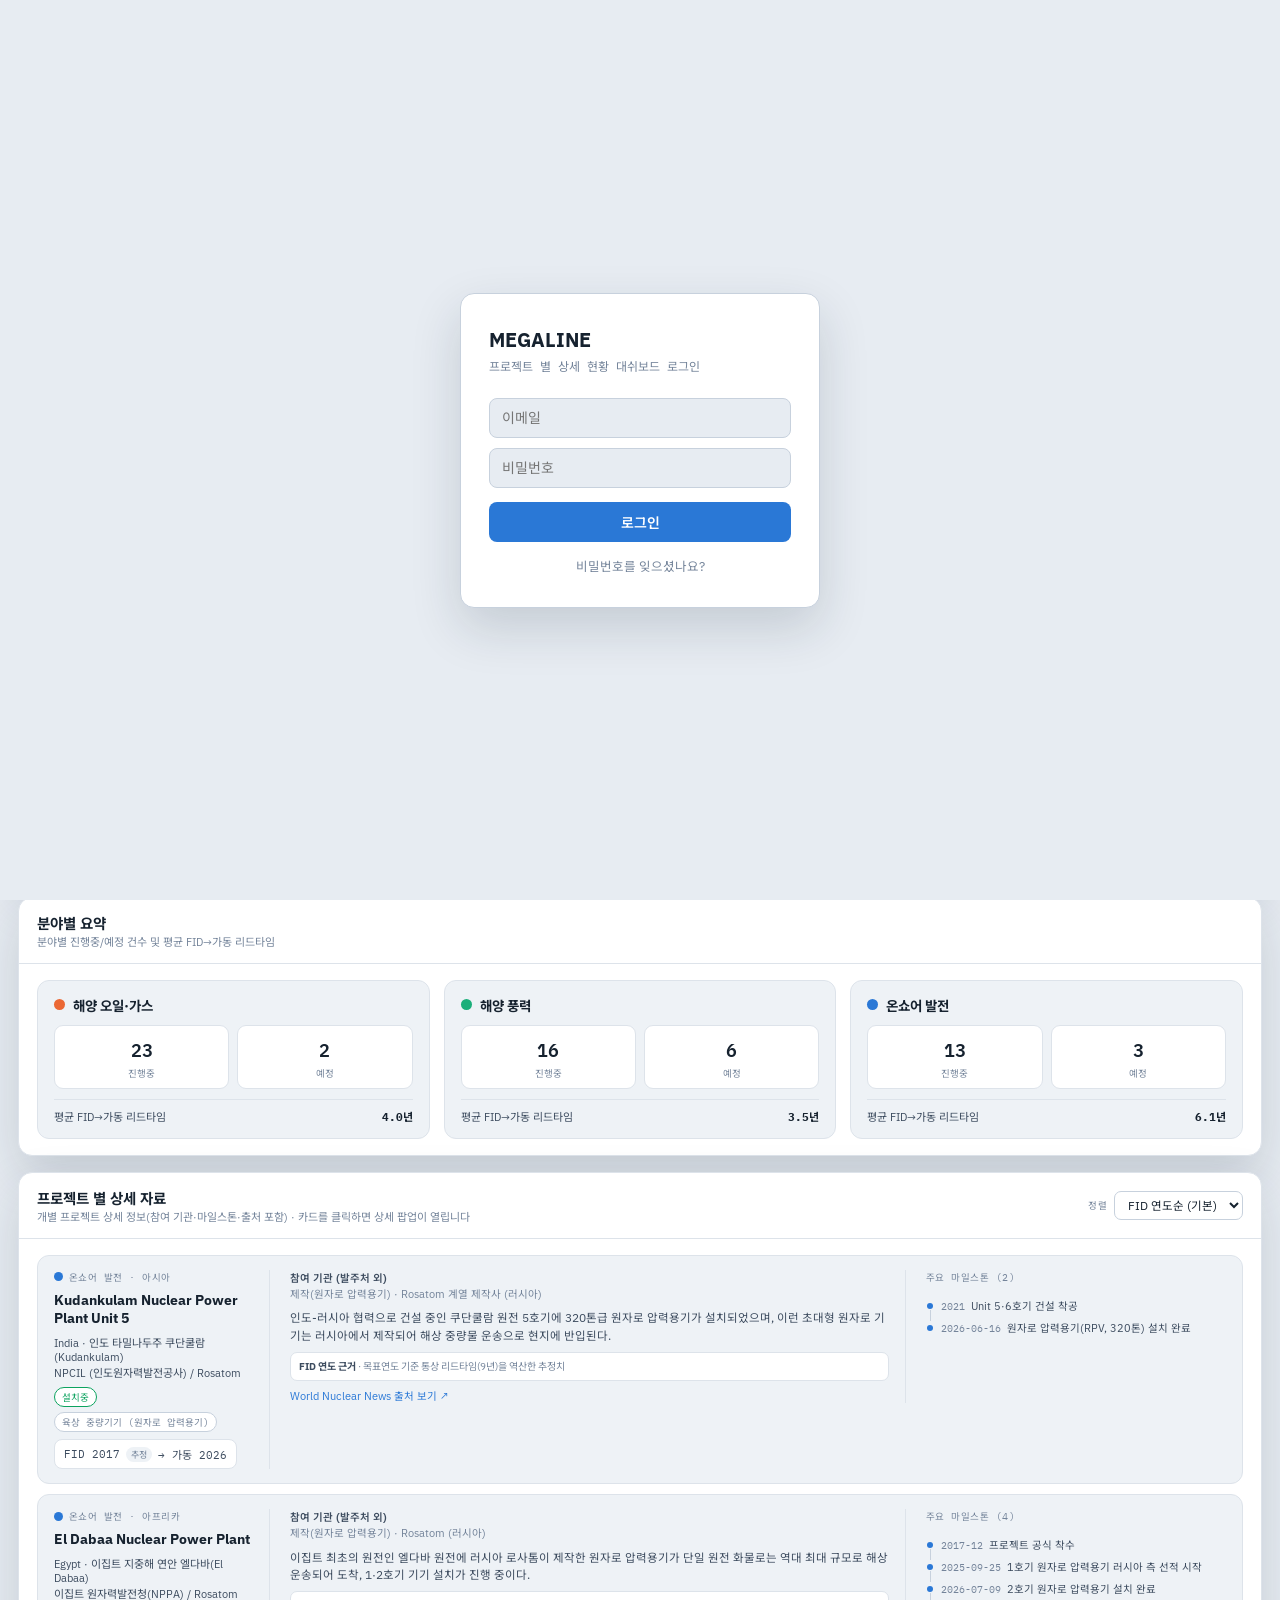
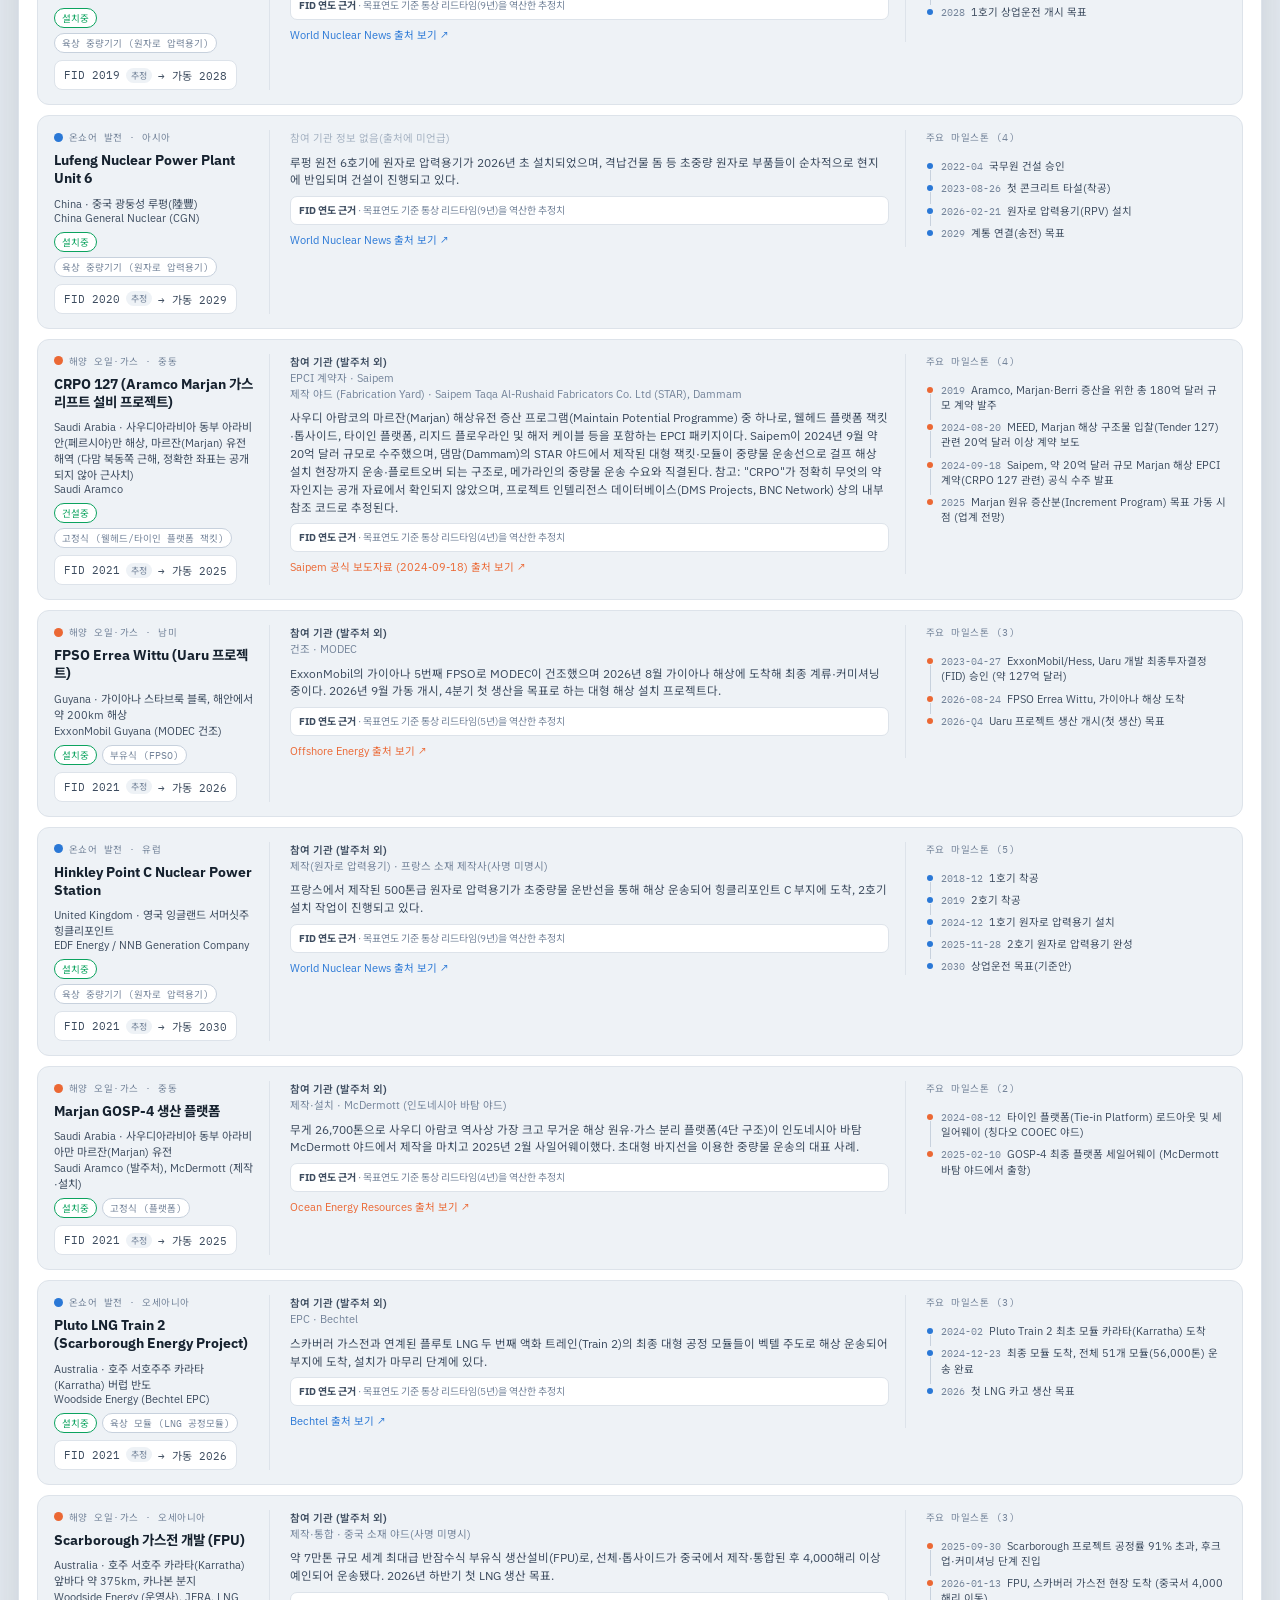
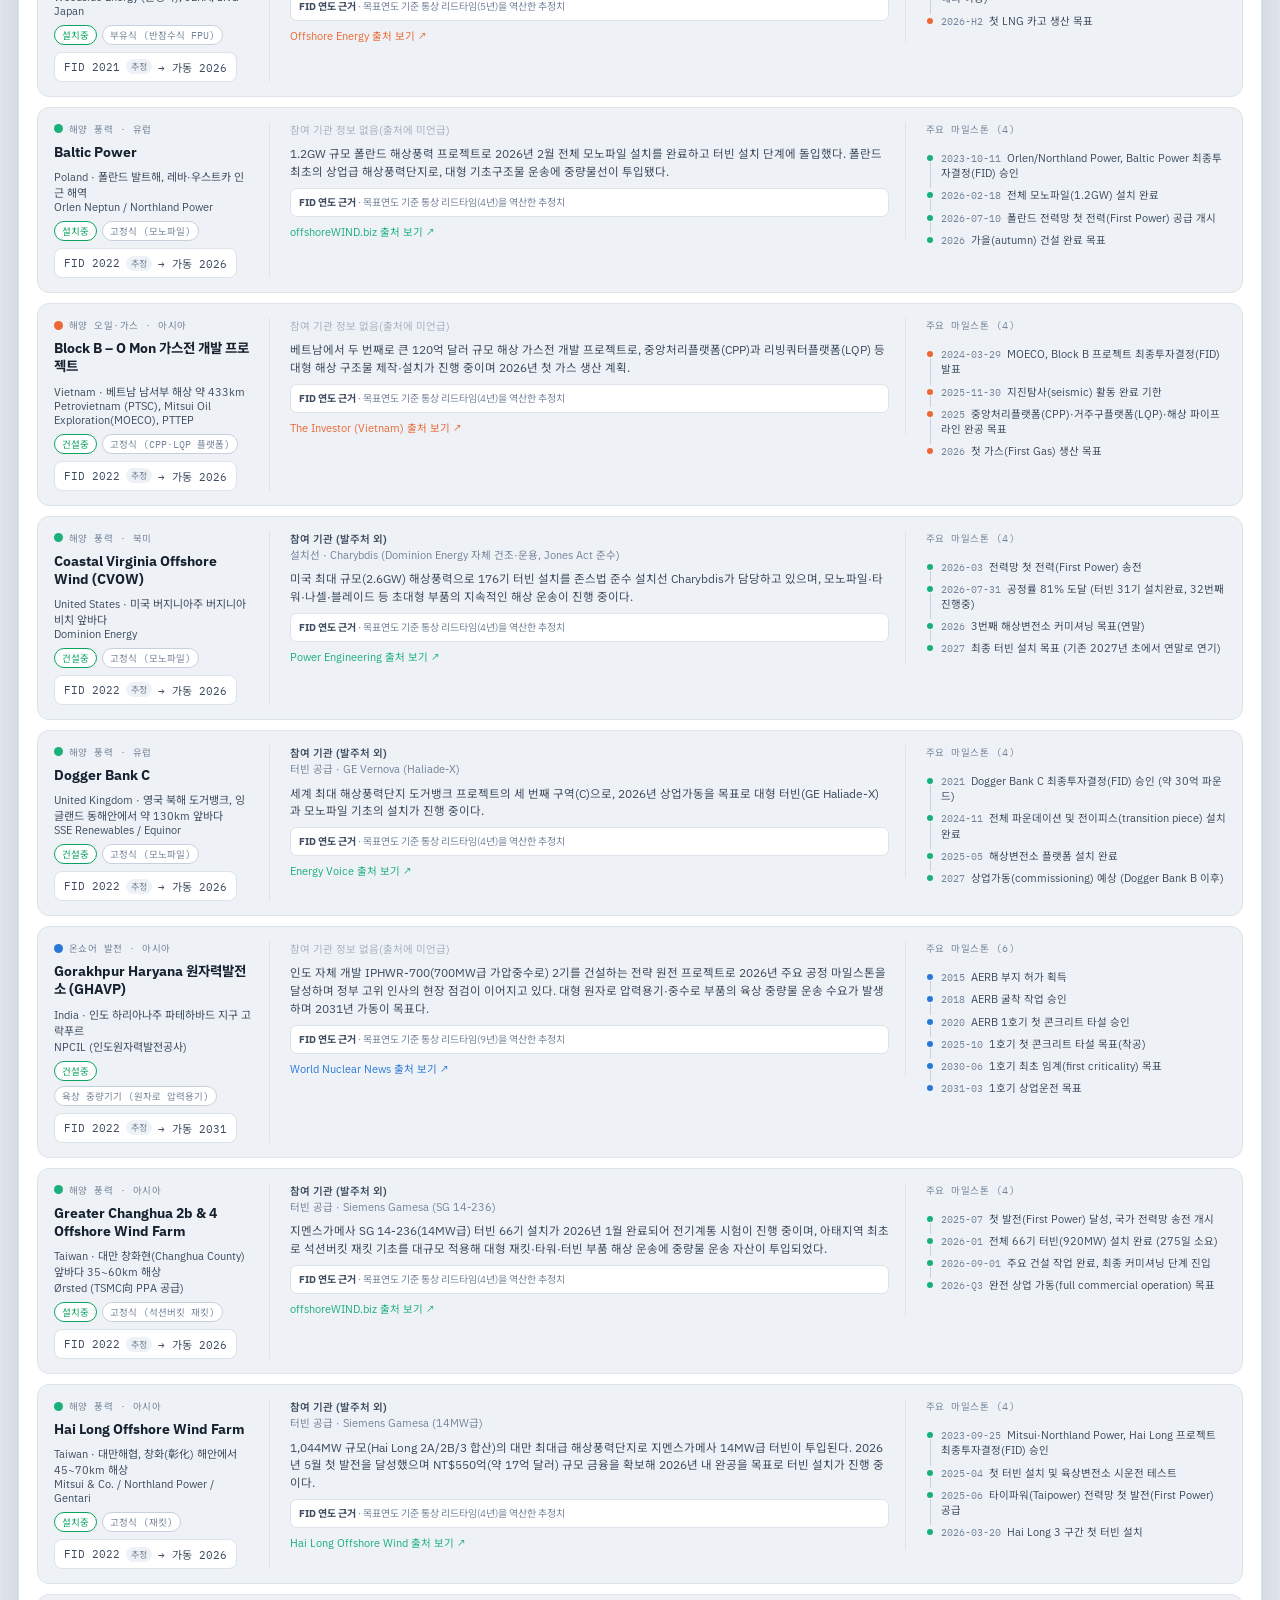
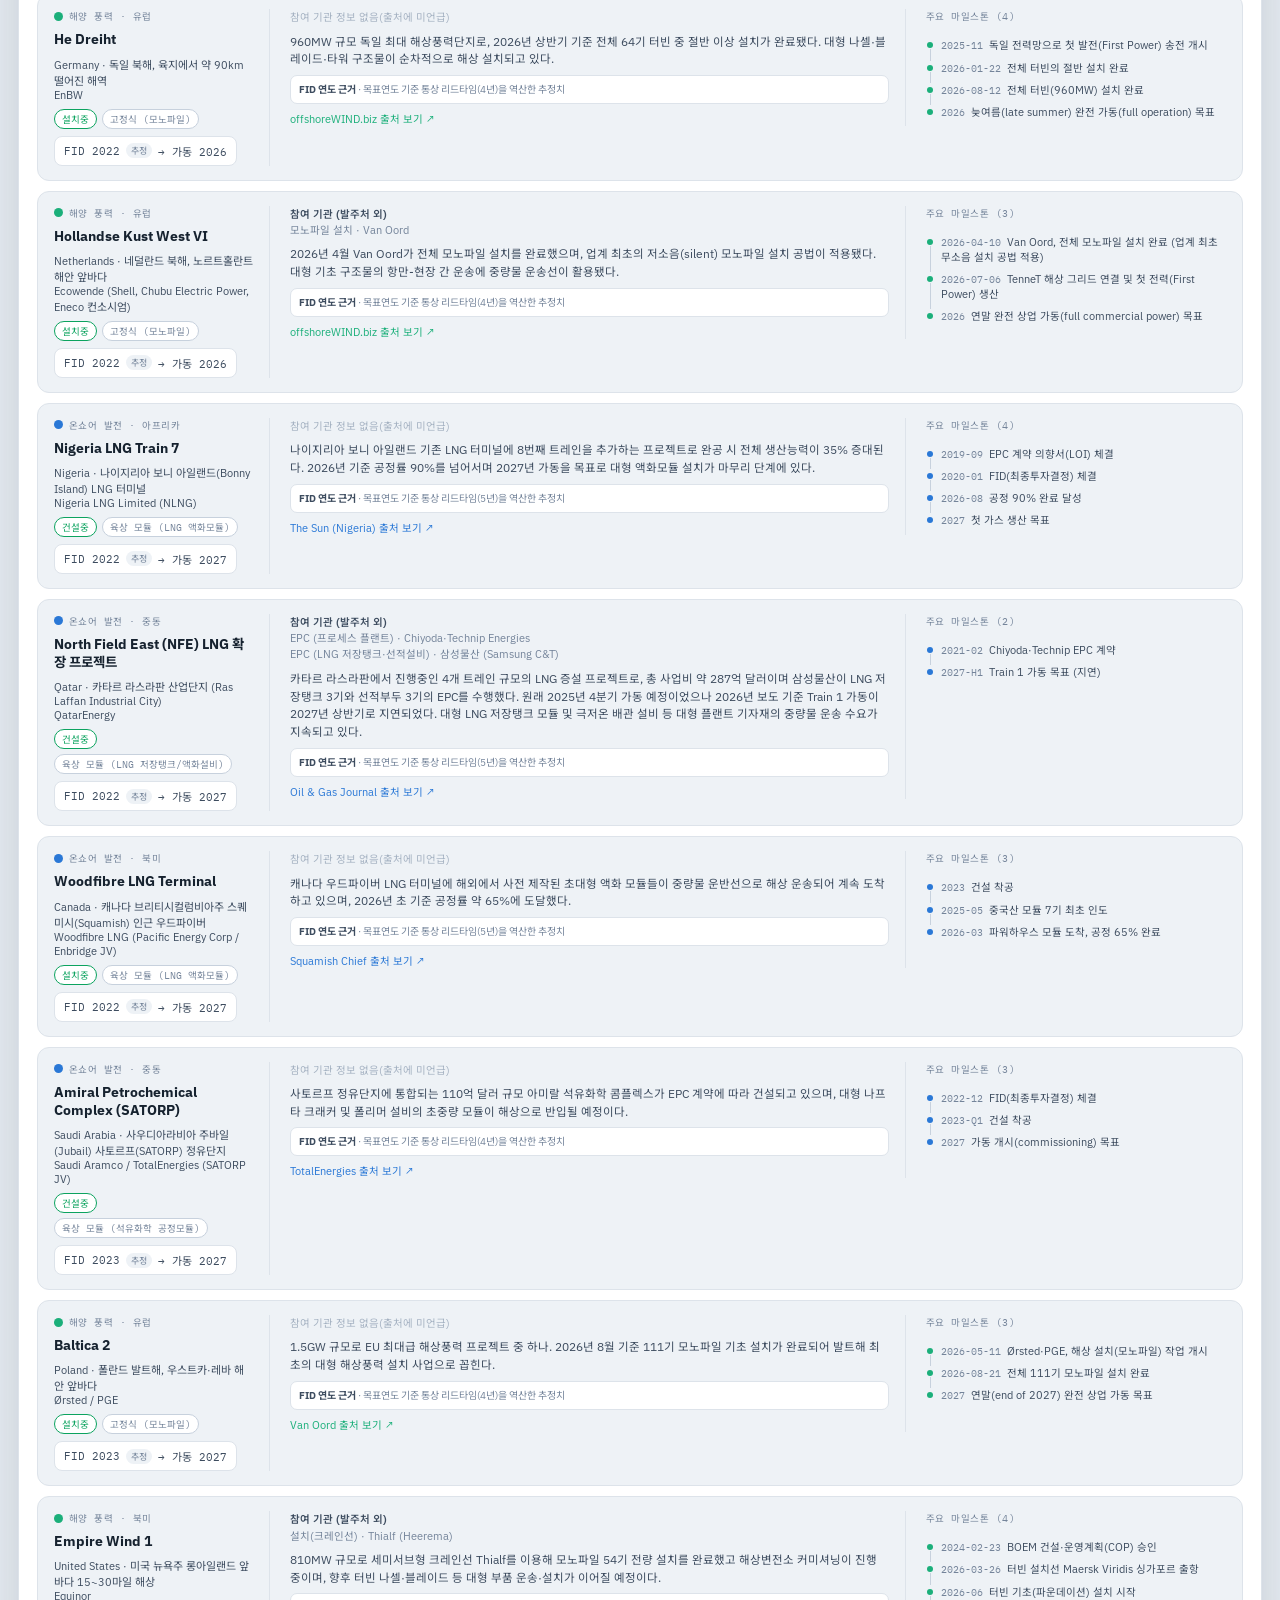
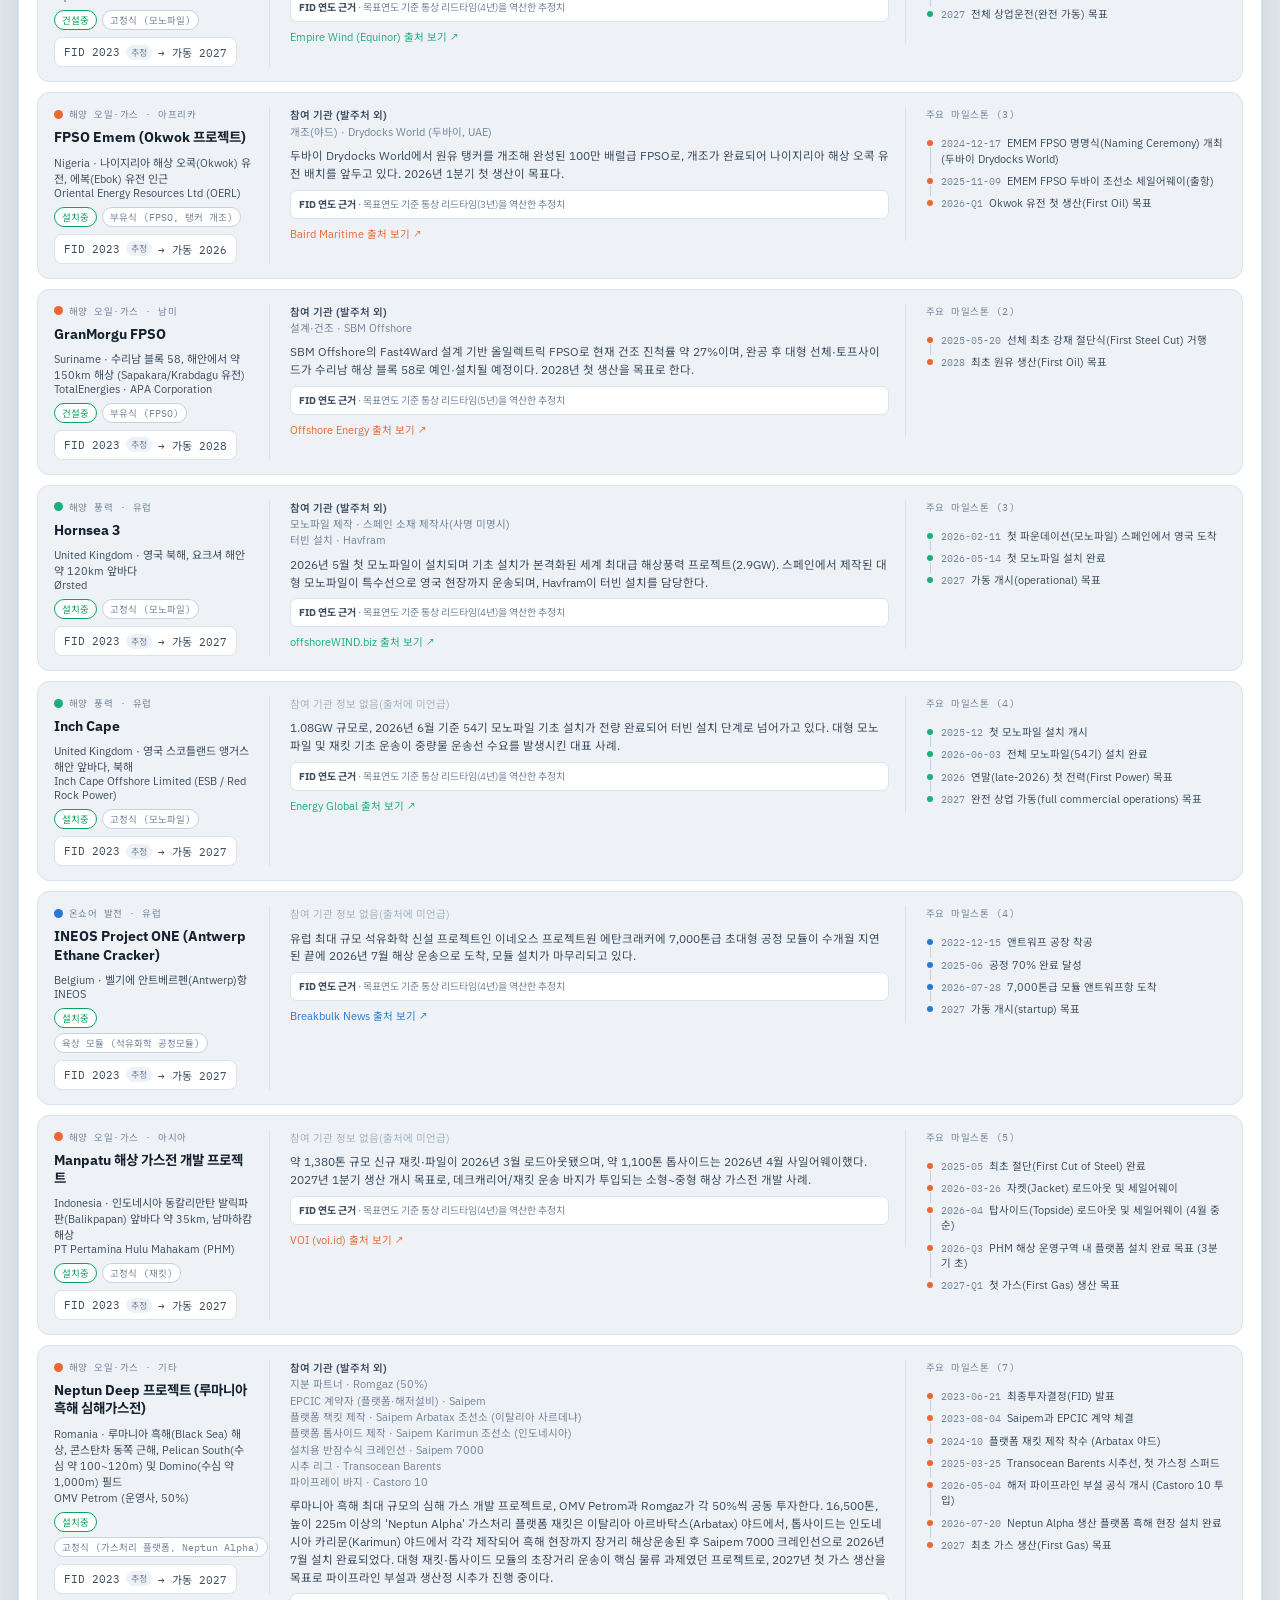
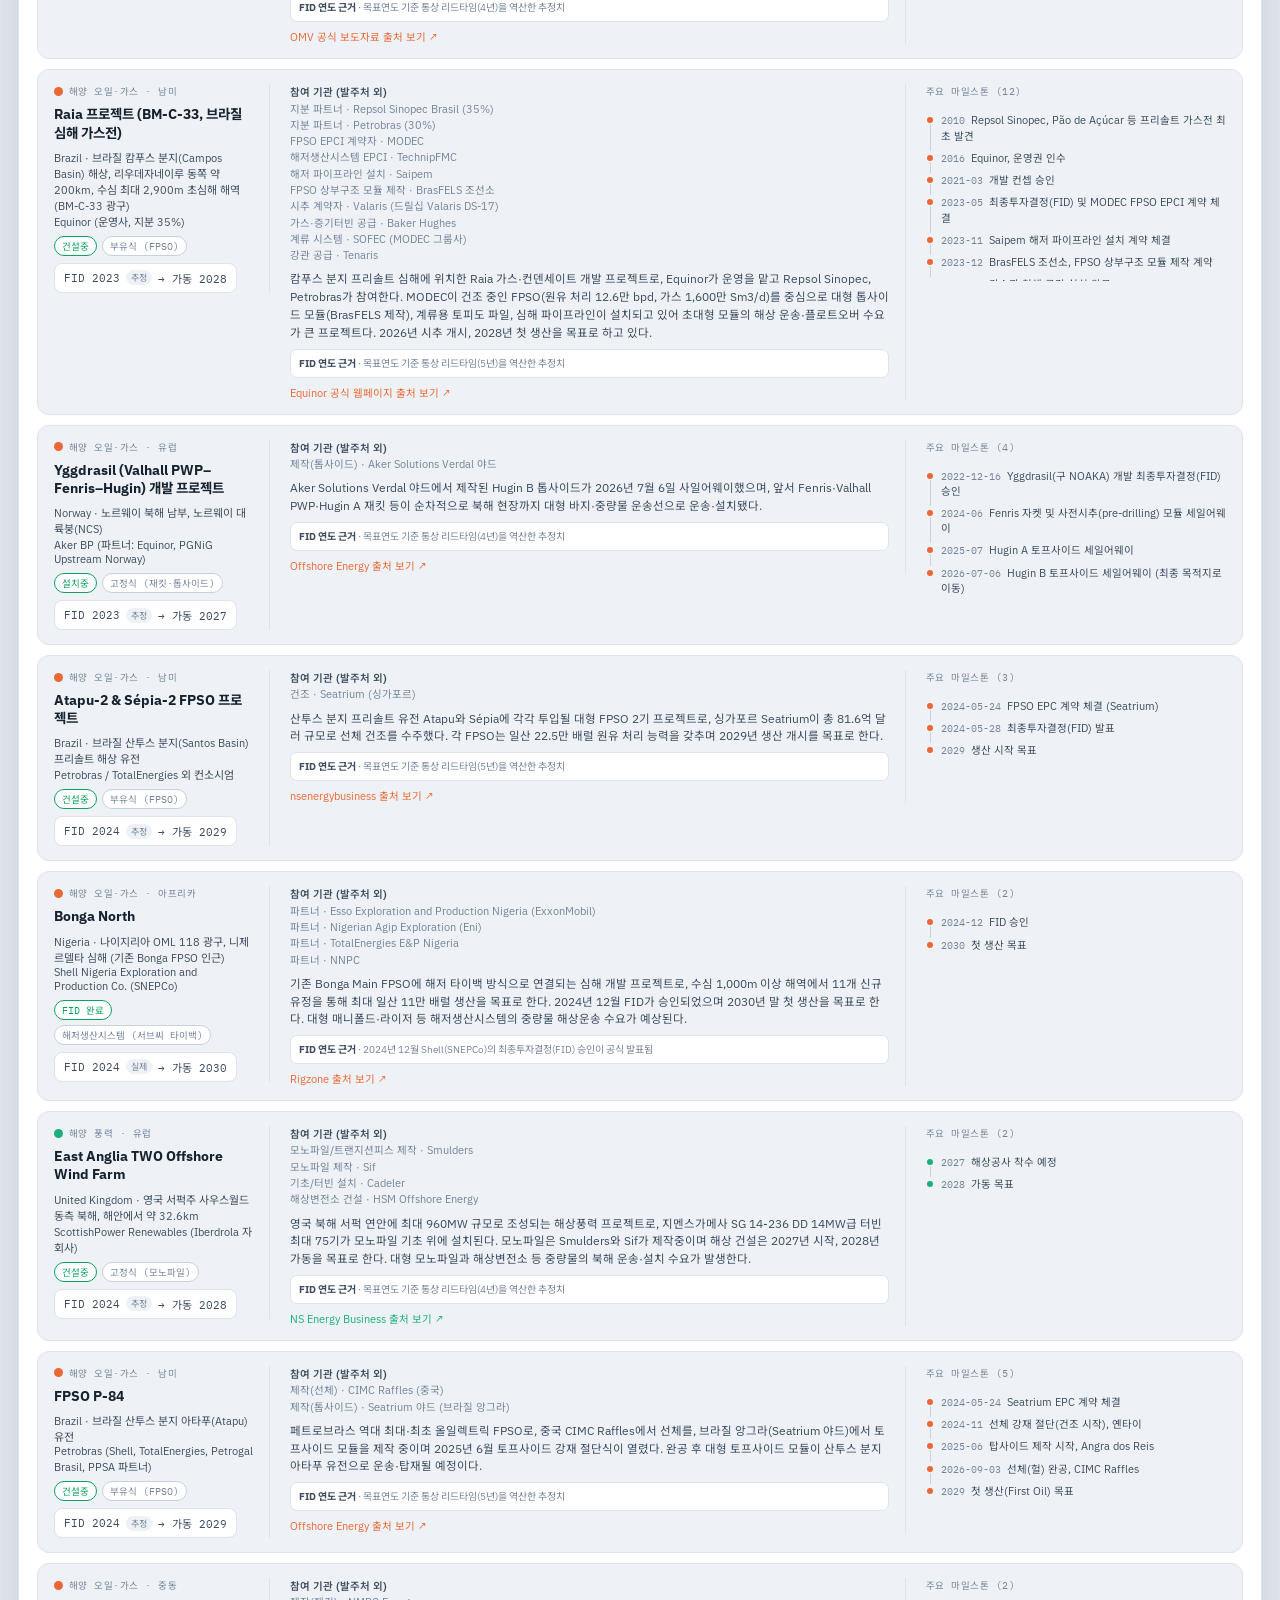
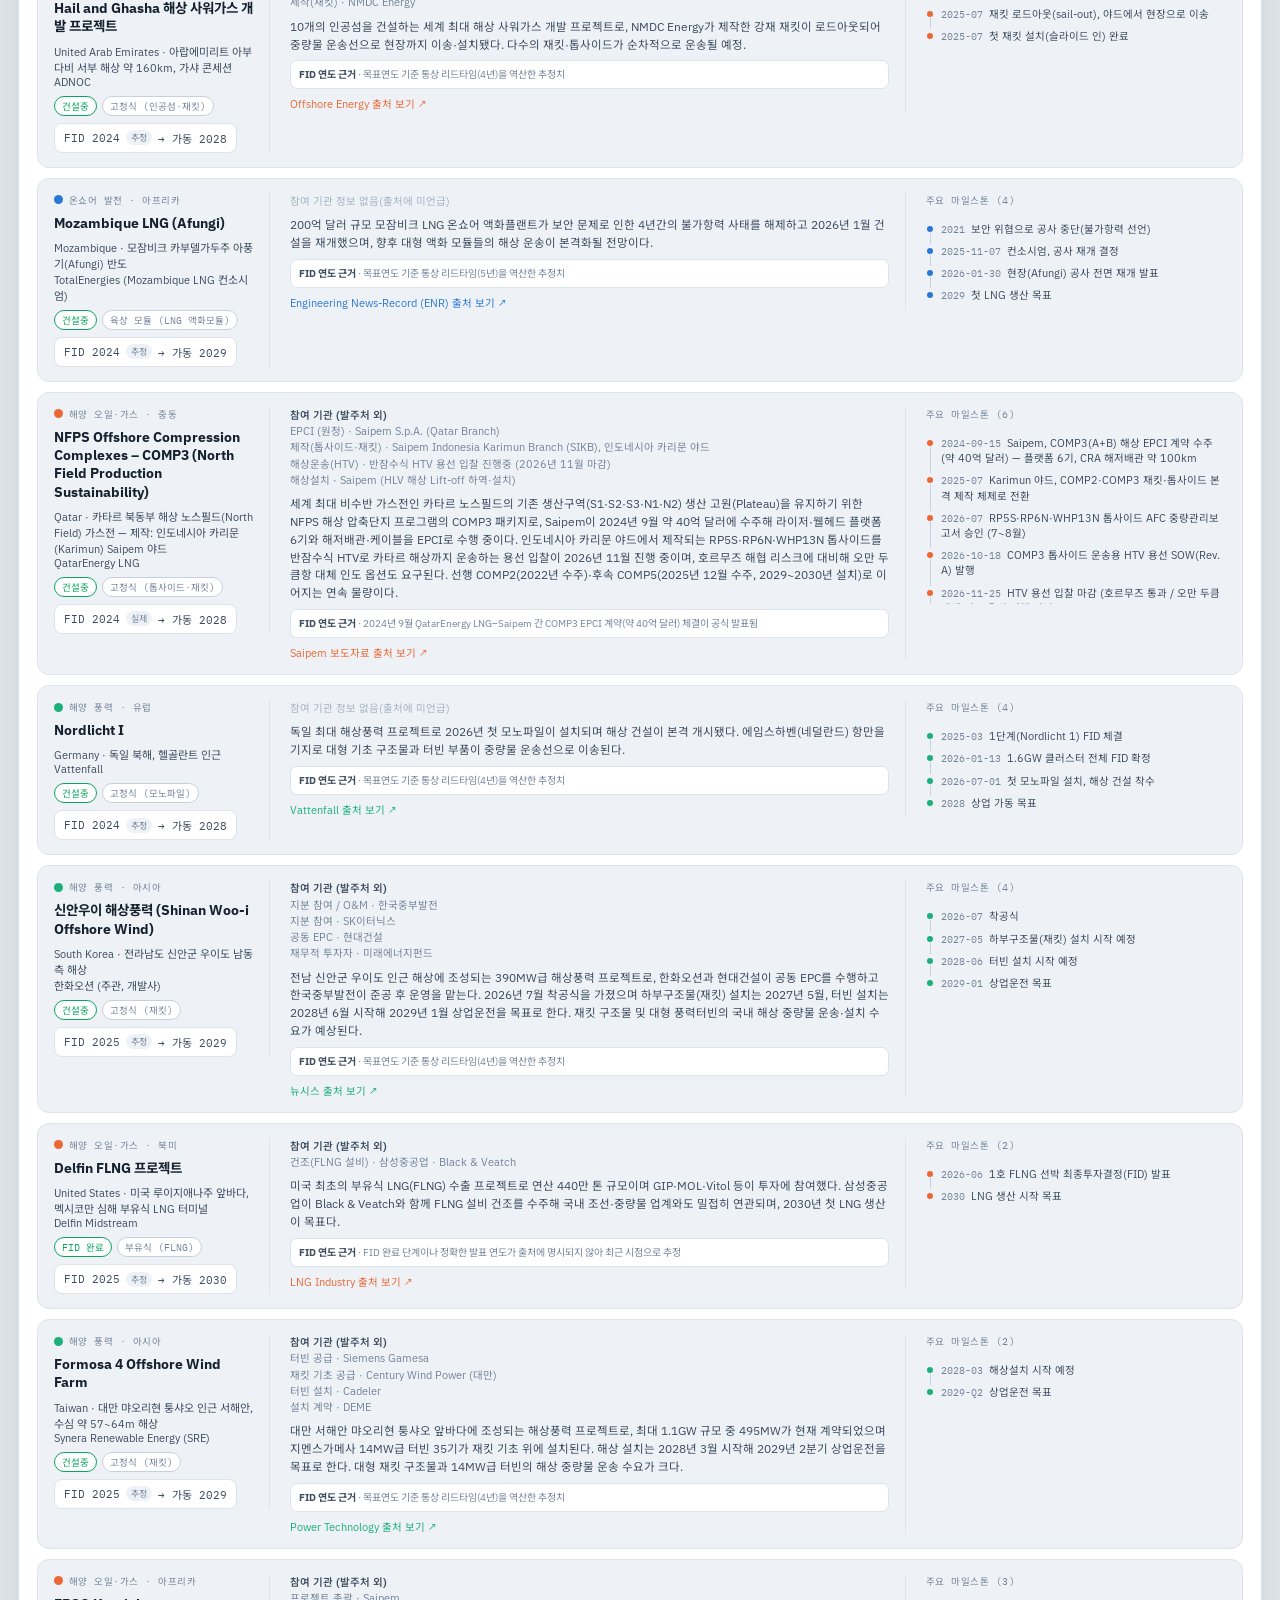
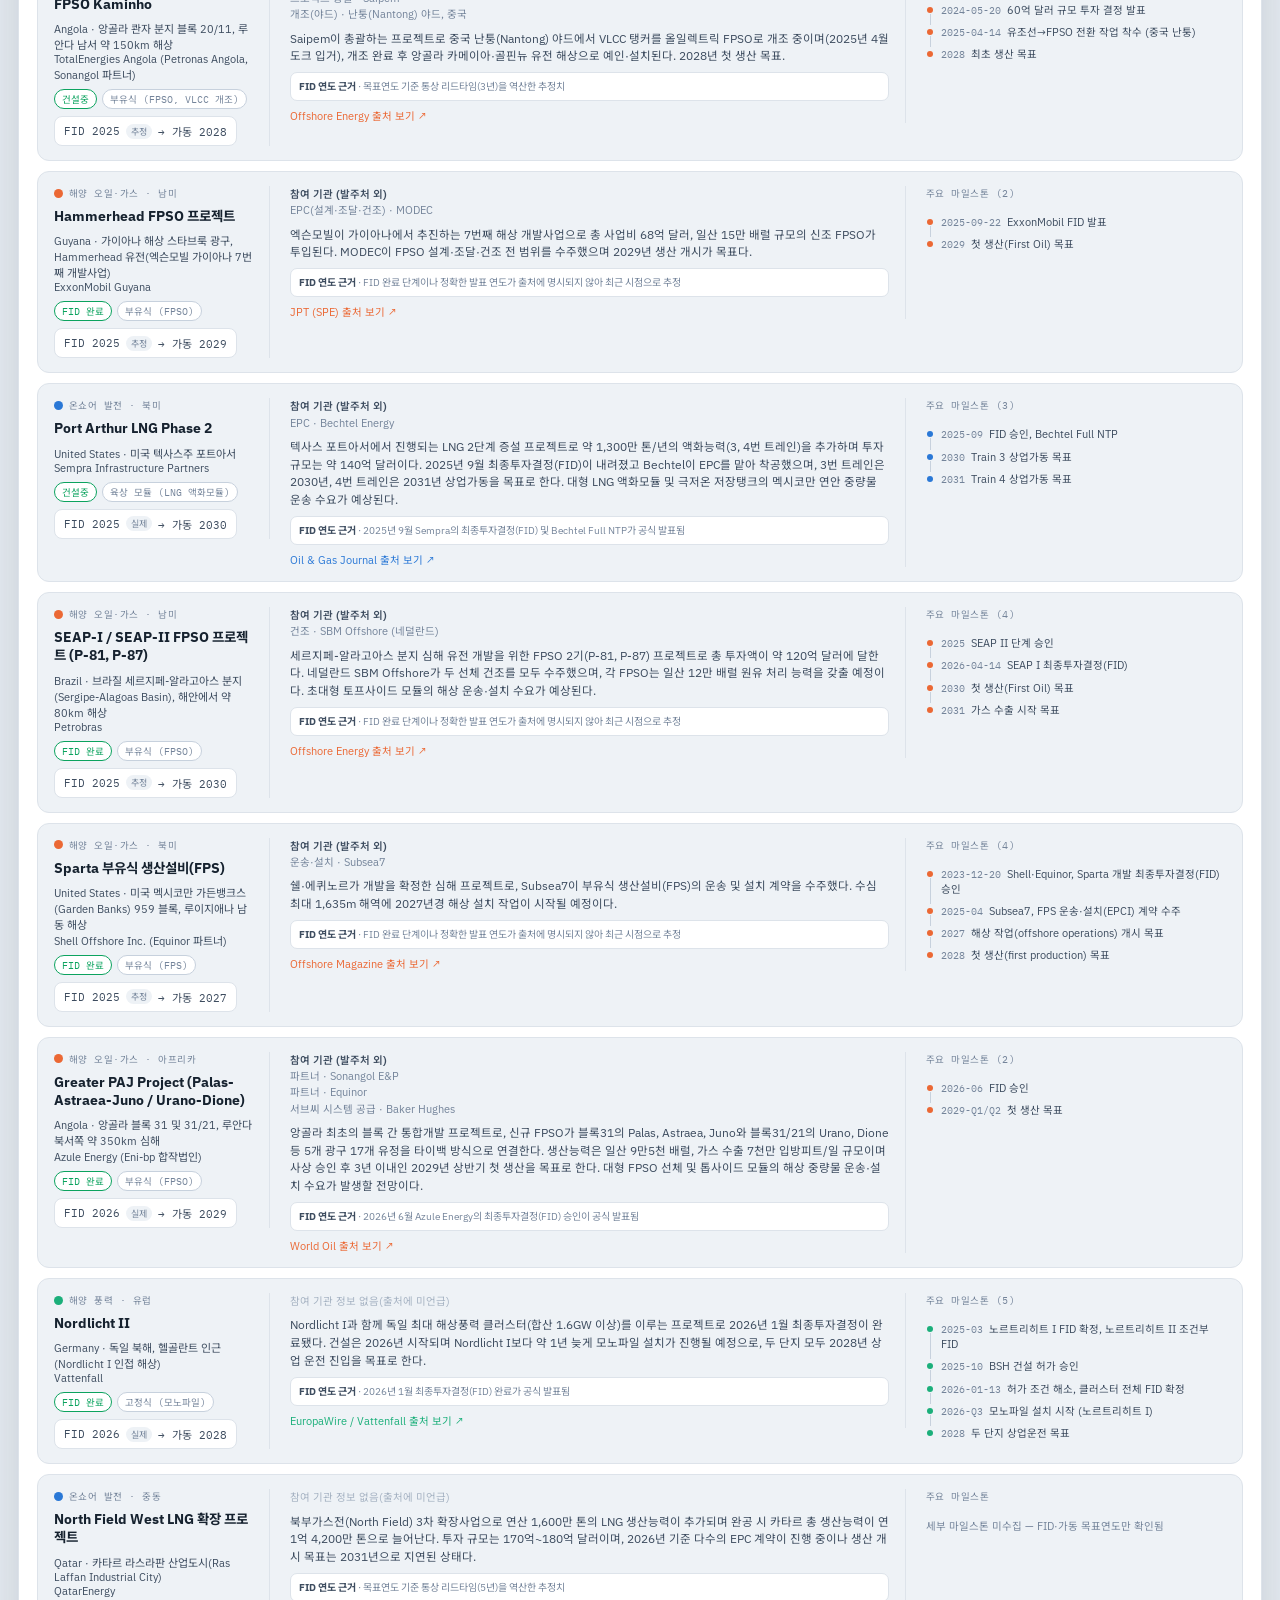
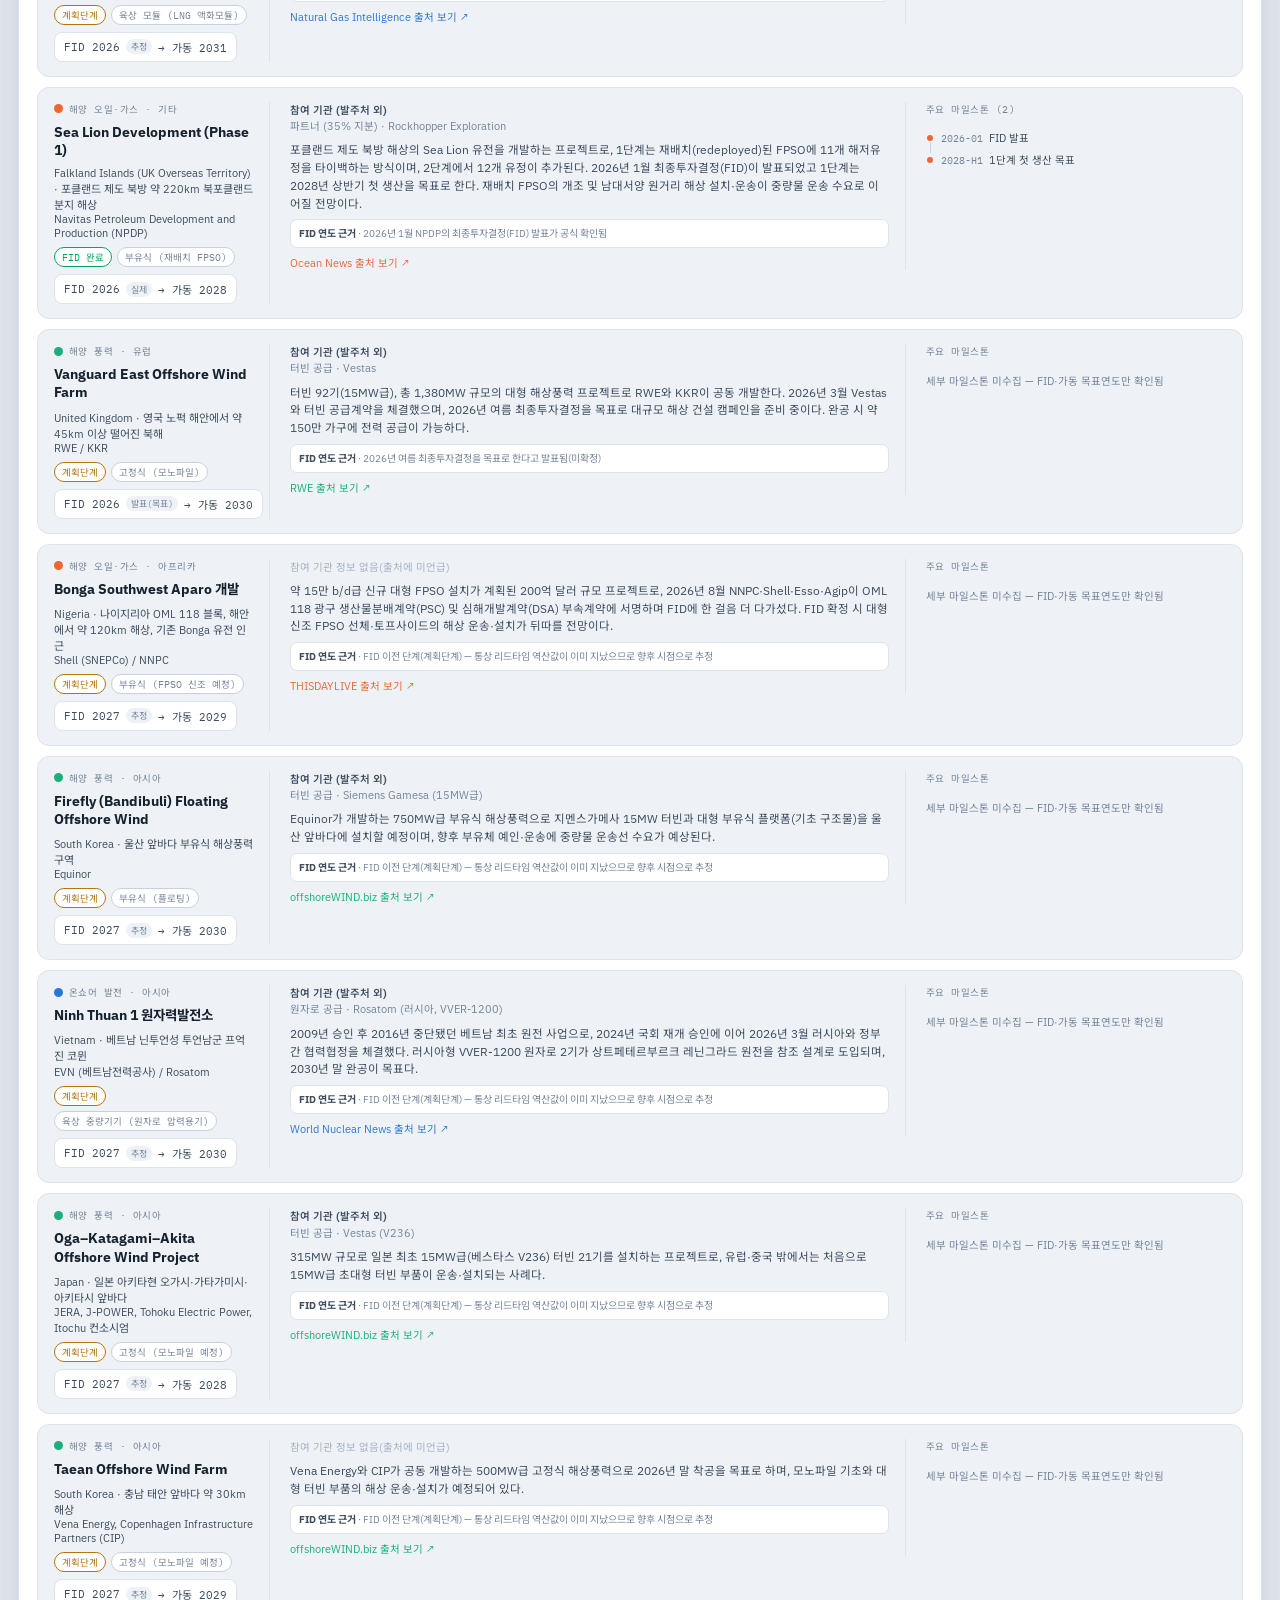
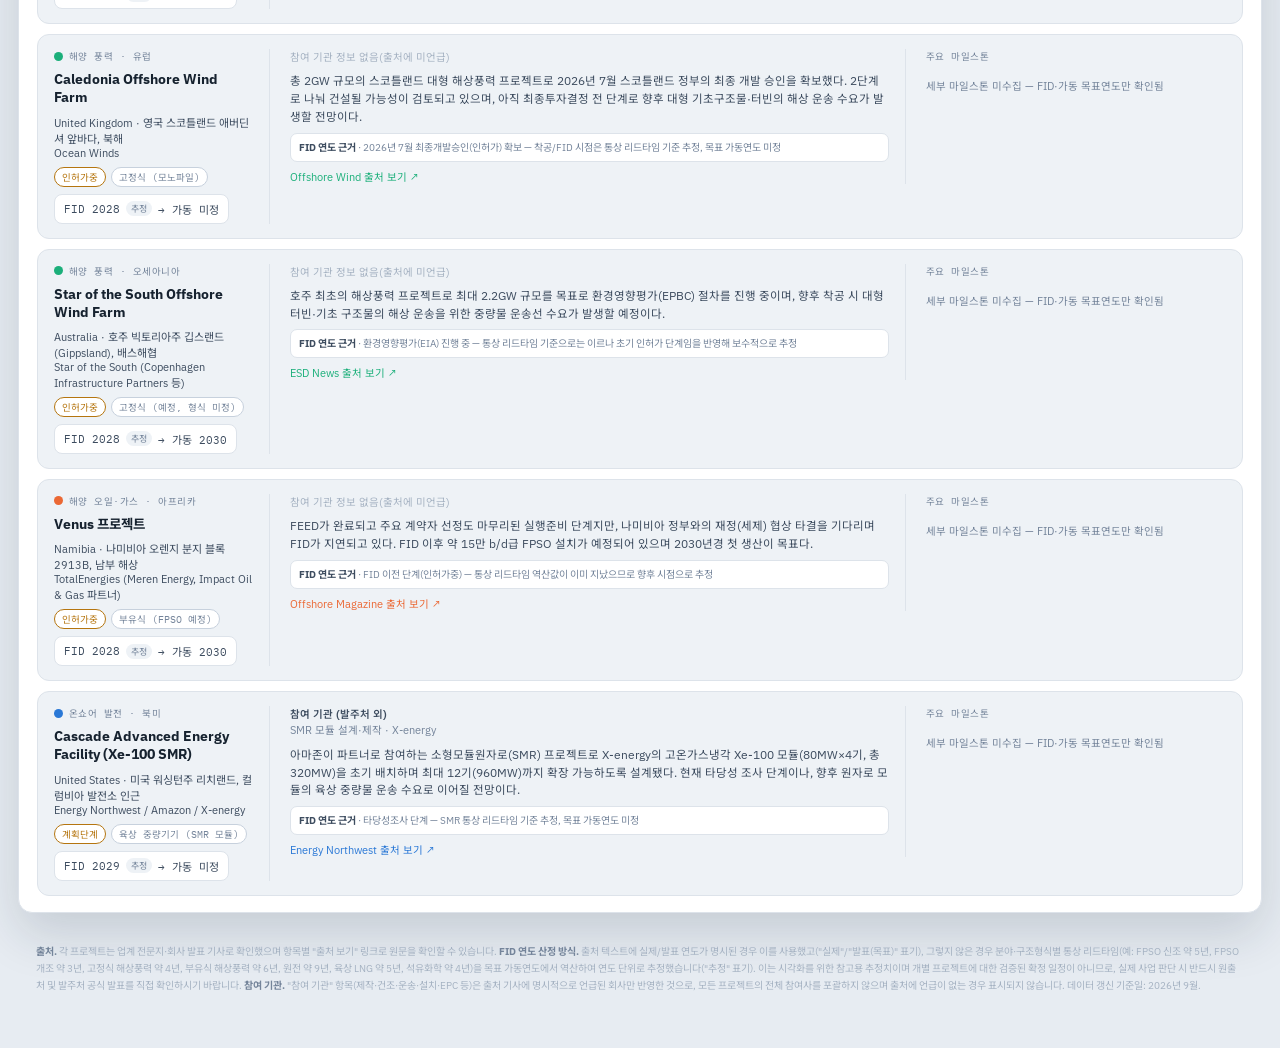
==== commit 86a488ea: "Add NFPS Offshore COMP3 project (map 67 / schedule 63) - New project: NFPS Offshore Compression Comp" ====
--- a/schedule_index.html
+++ b/schedule_index.html
@@ -595,8 +595,8 @@
       ← 프로젝트 지도
     </a>
     <div class="kpi-row">
-      <div class="kpi"><div class="n">62</div><div class="l">전체</div></div>
-      <div class="kpi"><div class="n">51</div><div class="l">진행중</div></div>
+      <div class="kpi"><div class="n">63</div><div class="l">전체</div></div>
+      <div class="kpi"><div class="n">52</div><div class="l">진행중</div></div>
       <div class="kpi"><div class="n">11</div><div class="l">예정</div></div>
     </div>
     <div class="head-spacer"></div>
@@ -647,7 +647,7 @@
       <div class="panel-head-spacer"></div>
       <span class="info-icon" tabindex="0">ⓘ<span class="info-pop">
         FID 연도는 연도 단위 범위로 제공됩니다. 출처에 명시된 실제/발표 연도가 없는 경우
-        분야·구조형식별 통상 리드타임을 이용해 추정한 값이며(전체 62건 중 56건 추정),
+        분야·구조형식별 통상 리드타임을 이용해 추정한 값이며(전체 63건 중 56건 추정),
         막대를 클릭하면 각 값의 근거를 확인할 수 있습니다. 세로 점선은 오늘(2026년) 기준선입니다.
       </span></span>
     </div>
@@ -710,7 +710,7 @@
 </button>
 
 <script>
-const PROJECTS = [{"id": "sp0", "name": "FPSO P-84", "category": "offshore_oil_gas", "country": "Brazil", "region": "남미", "location_text": "브라질 산투스 분지 아타푸(Atapu) 유전", "client": "Petrobras (Shell, TotalEnergies, Petrogal Brasil, PPSA 파트너)", "stakeholders": [{"role": "제작(선체)", "name": "CIMC Raffles (중국)"}, {"role": "제작(톱사이드)", "name": "Seatrium 야드 (브라질 앙그라)"}], "milestones": [{"date": "2024-05-24", "label": "Seatrium EPC 계약 체결"}, {"date": "2024-11", "label": "선체 강재 절단(건조 시작), 옌타이"}, {"date": "2025-06", "label": "탑사이드 제작 시작, Angra dos Reis"}, {"date": "2026-09-03", "label": "선체(헐) 완공, CIMC Raffles"}, {"date": "2029", "label": "첫 생산(First Oil) 목표"}], "stage_code": "construction", "stage_label": "건설중", "stage_bucket": "active", "feature_tag": "부유식 (FPSO)", "fid_year": 2024, "fid_year_type": "estimated", "fid_year_type_label": "추정", "fid_note": "목표연도 기준 통상 리드타임(5년)을 역산한 추정치", "prod_year": 2029, "prod_year_known": true, "bar_end": 2029, "description_kr": "페트로브라스 역대 최대·최초 올일렉트릭 FPSO로, 중국 CIMC Raffles에서 선체를, 브라질 앙그라(Seatrium 야드)에서 토프사이드 모듈을 제작 중이며 2025년 6월 토프사이드 강재 절단식이 열렸다. 완공 후 대형 토프사이드 모듈이 산투스 분지 아타푸 유전으로 운송·탑재될 예정이다.", "source_name": "Offshore Energy", "source_url": "https://www.offshore-energy.biz/topside-construction-underway-for-petrobras-next-gen-fpso/"}, {"id": "sp1", "name": "FPSO Errea Wittu (Uaru 프로젝트)", "category": "offshore_oil_gas", "country": "Guyana", "region": "남미", "location_text": "가이아나 스타브룩 블록, 해안에서 약 200km 해상", "client": "ExxonMobil Guyana (MODEC 건조)", "stakeholders": [{"role": "건조", "name": "MODEC"}], "milestones": [{"date": "2023-04-27", "label": "ExxonMobil/Hess, Uaru 개발 최종투자결정(FID) 승인 (약 127억 달러)"}, {"date": "2026-08-24", "label": "FPSO Errea Wittu, 가이아나 해상 도착"}, {"date": "2026-Q4", "label": "Uaru 프로젝트 생산 개시(첫 생산) 목표"}], "stage_code": "installation", "stage_label": "설치중", "stage_bucket": "active", "feature_tag": "부유식 (FPSO)", "fid_year": 2021, "fid_year_type": "estimated", "fid_year_type_label": "추정", "fid_note": "목표연도 기준 통상 리드타임(5년)을 역산한 추정치", "prod_year": 2026, "prod_year_known": true, "bar_end": 2026, "description_kr": "ExxonMobil의 가이아나 5번째 FPSO로 MODEC이 건조했으며 2026년 8월 가이아나 해상에 도착해 최종 계류·커미셔닝 중이다. 2026년 9월 가동 개시, 4분기 첫 생산을 목표로 하는 대형 해상 설치 프로젝트다.", "source_name": "Offshore Energy", "source_url": "https://www.offshore-energy.biz/modecs-fpso-reaches-guyana-as-exxonmobils-fifth-oil-project-nears-start-up/"}, {"id": "sp2", "name": "Sparta 부유식 생산설비(FPS)", "category": "offshore_oil_gas", "country": "United States", "region": "북미", "location_text": "미국 멕시코만 가든뱅크스(Garden Banks) 959 블록, 루이지애나 남동 해상", "client": "Shell Offshore Inc. (Equinor 파트너)", "stakeholders": [{"role": "운송·설치", "name": "Subsea7"}], "milestones": [{"date": "2023-12-20", "label": "Shell·Equinor, Sparta 개발 최종투자결정(FID) 승인"}, {"date": "2025-04", "label": "Subsea7, FPS 운송·설치(EPCI) 계약 수주"}, {"date": "2027", "label": "해상 작업(offshore operations) 개시 목표"}, {"date": "2028", "label": "첫 생산(first production) 목표"}], "stage_code": "fid", "stage_label": "FID 완료", "stage_bucket": "active", "feature_tag": "부유식 (FPS)", "fid_year": 2025, "fid_year_type": "estimated", "fid_year_type_label": "추정", "fid_note": "FID 완료 단계이나 정확한 발표 연도가 출처에 명시되지 않아 최근 시점으로 추정", "prod_year": 2027, "prod_year_known": true, "bar_end": 2027, "description_kr": "쉘·에퀴노르가 개발을 확정한 심해 프로젝트로, Subsea7이 부유식 생산설비(FPS)의 운송 및 설치 계약을 수주했다. 수심 최대 1,635m 해역에 2027년경 해상 설치 작업이 시작될 예정이다.", "source_name": "Offshore Magazine", "source_url": "https://www.offshore-mag.com/regional-reports/us-gulf-of-mexico/news/55280079/subsea7-to-install-floating-platform-for-deepwater-sparta-project"}, {"id": "sp3", "name": "GranMorgu FPSO", "category": "offshore_oil_gas", "country": "Suriname", "region": "남미", "location_text": "수리남 블록 58, 해안에서 약 150km 해상 (Sapakara/Krabdagu 유전)", "client": "TotalEnergies · APA Corporation", "stakeholders": [{"role": "설계·건조", "name": "SBM Offshore"}], "milestones": [{"date": "2025-05-20", "label": "선체 최초 강재 절단식(First Steel Cut) 거행"}, {"date": "2028", "label": "최초 원유 생산(First Oil) 목표"}], "stage_code": "construction", "stage_label": "건설중", "stage_bucket": "active", "feature_tag": "부유식 (FPSO)", "fid_year": 2023, "fid_year_type": "estimated", "fid_year_type_label": "추정", "fid_note": "목표연도 기준 통상 리드타임(5년)을 역산한 추정치", "prod_year": 2028, "prod_year_known": true, "bar_end": 2028, "description_kr": "SBM Offshore의 Fast4Ward 설계 기반 올일렉트릭 FPSO로 현재 건조 진척률 약 27%이며, 완공 후 대형 선체·토프사이드가 수리남 해상 블록 58로 예인·설치될 예정이다. 2028년 첫 생산을 목표로 한다.", "source_name": "Offshore Energy", "source_url": "https://www.offshore-energy.biz/sbm-offshores-suriname-bound-fpso-for-totalenergies-12-2b-oil-project-starts-taking-shape/"}, {"id": "sp4", "name": "FPSO Kaminho", "category": "offshore_oil_gas", "country": "Angola", "region": "아프리카", "location_text": "앙골라 콴자 분지 블록 20/11, 루안다 남서 약 150km 해상", "client": "TotalEnergies Angola (Petronas Angola, Sonangol 파트너)", "stakeholders": [{"role": "프로젝트 총괄", "name": "Saipem"}, {"role": "개조(야드)", "name": "난퉁(Nantong) 야드, 중국"}], "milestones": [{"date": "2024-05-20", "label": "60억 달러 규모 투자 결정 발표"}, {"date": "2025-04-14", "label": "유조선→FPSO 전환 작업 착수 (중국 난퉁)"}, {"date": "2028", "label": "최초 생산 목표"}], "stage_code": "construction", "stage_label": "건설중", "stage_bucket": "active", "feature_tag": "부유식 (FPSO, VLCC 개조)", "fid_year": 2025, "fid_year_type": "estimated", "fid_year_type_label": "추정", "fid_note": "목표연도 기준 통상 리드타임(3년)을 역산한 추정치", "prod_year": 2028, "prod_year_known": true, "bar_end": 2028, "description_kr": "Saipem이 총괄하는 프로젝트로 중국 난퉁(Nantong) 야드에서 VLCC 탱커를 올일렉트릭 FPSO로 개조 중이며(2025년 4월 도크 입거), 개조 완료 후 앙골라 카메이아·골핀뉴 유전 해상으로 예인·설치된다. 2028년 첫 생산 목표.", "source_name": "Offshore Energy", "source_url": "https://www.offshore-energy.biz/all-electric-fpso-for-totalenergies-angolan-project-starts-taking-shape-in-china/"}, {"id": "sp5", "name": "Venus 프로젝트", "category": "offshore_oil_gas", "country": "Namibia", "region": "아프리카", "location_text": "나미비아 오렌지 분지 블록 2913B, 남부 해상", "client": "TotalEnergies (Meren Energy, Impact Oil & Gas 파트너)", "stakeholders": [], "milestones": [], "stage_code": "permitting", "stage_label": "인허가중", "stage_bucket": "future", "feature_tag": "부유식 (FPSO 예정)", "fid_year": 2028, "fid_year_type": "estimated", "fid_year_type_label": "추정", "fid_note": "FID 이전 단계(인허가중) — 통상 리드타임 역산값이 이미 지났으므로 향후 시점으로 추정", "prod_year": 2030, "prod_year_known": true, "bar_end": 2030, "description_kr": "FEED가 완료되고 주요 계약자 선정도 마무리된 실행준비 단계지만, 나미비아 정부와의 재정(세제) 협상 타결을 기다리며 FID가 지연되고 있다. FID 이후 약 15만 b/d급 FPSO 설치가 예정되어 있으며 2030년경 첫 생산이 목표다.", "source_name": "Offshore Magazine", "source_url": "https://www.offshore-mag.com/field-development/news/55398042/totalenergies-awaits-fiscal-accord-before-venus-fid-offshore-namibia"}, {"id": "sp6", "name": "FPSO Emem (Okwok 프로젝트)", "category": "offshore_oil_gas", "country": "Nigeria", "region": "아프리카", "location_text": "나이지리아 해상 오콕(Okwok) 유전, 에복(Ebok) 유전 인근", "client": "Oriental Energy Resources Ltd (OERL)", "stakeholders": [{"role": "개조(야드)", "name": "Drydocks World (두바이, UAE)"}], "milestones": [{"date": "2024-12-17", "label": "EMEM FPSO 명명식(Naming Ceremony) 개최 (두바이 Drydocks World)"}, {"date": "2025-11-09", "label": "EMEM FPSO 두바이 조선소 세일어웨이(출항)"}, {"date": "2026-Q1", "label": "Okwok 유전 첫 생산(First Oil) 목표"}], "stage_code": "installation", "stage_label": "설치중", "stage_bucket": "active", "feature_tag": "부유식 (FPSO, 탱커 개조)", "fid_year": 2023, "fid_year_type": "estimated", "fid_year_type_label": "추정", "fid_note": "목표연도 기준 통상 리드타임(3년)을 역산한 추정치", "prod_year": 2026, "prod_year_known": true, "bar_end": 2026, "description_kr": "두바이 Drydocks World에서 원유 탱커를 개조해 완성된 100만 배럴급 FPSO로, 개조가 완료되어 나이지리아 해상 오콕 유전 배치를 앞두고 있다. 2026년 1분기 첫 생산이 목표다.", "source_name": "Baird Maritime", "source_url": "https://www.bairdmaritime.com/offshore/vessels-rigs/fposfpsos/vessel-conversion-emem-large-capacity-fpso-to-be-deployed-off-nigeria"}, {"id": "sp7", "name": "Bonga Southwest Aparo 개발", "category": "offshore_oil_gas", "country": "Nigeria", "region": "아프리카", "location_text": "나이지리아 OML 118 블록, 해안에서 약 120km 해상, 기존 Bonga 유전 인근", "client": "Shell (SNEPCo) / NNPC", "stakeholders": [], "milestones": [], "stage_code": "planned", "stage_label": "계획단계", "stage_bucket": "future", "feature_tag": "부유식 (FPSO 신조 예정)", "fid_year": 2027, "fid_year_type": "estimated", "fid_year_type_label": "추정", "fid_note": "FID 이전 단계(계획단계) — 통상 리드타임 역산값이 이미 지났으므로 향후 시점으로 추정", "prod_year": 2029, "prod_year_known": true, "bar_end": 2029, "description_kr": "약 15만 b/d급 신규 대형 FPSO 설치가 계획된 200억 달러 규모 프로젝트로, 2026년 8월 NNPC·Shell·Esso·Agip이 OML 118 광구 생산물분배계약(PSC) 및 심해개발계약(DSA) 부속계약에 서명하며 FID에 한 걸음 더 다가섰다. FID 확정 시 대형 신조 FPSO 선체·토프사이드의 해상 운송·설치가 뒤따를 전망이다.", "source_name": "THISDAYLIVE", "source_url": "https://www.thisdaylive.com/2026/08/24/breaking-nnpc-shell-esso-agip-sign-psc-dsa-addenda-on-21bn-bonga-south-west-aparo-project/"}, {"id": "sp8", "name": "Yggdrasil (Valhall PWP–Fenris–Hugin) 개발 프로젝트", "category": "offshore_oil_gas", "country": "Norway", "region": "유럽", "location_text": "노르웨이 북해 남부, 노르웨이 대륙붕(NCS)", "client": "Aker BP (파트너: Equinor, PGNiG Upstream Norway)", "stakeholders": [{"role": "제작(톱사이드)", "name": "Aker Solutions Verdal 야드"}], "milestones": [{"date": "2022-12-16", "label": "Yggdrasil(구 NOAKA) 개발 최종투자결정(FID) 승인"}, {"date": "2024-06", "label": "Fenris 자켓 및 사전시추(pre-drilling) 모듈 세일어웨이"}, {"date": "2025-07", "label": "Hugin A 토프사이드 세일어웨이"}, {"date": "2026-07-06", "label": "Hugin B 토프사이드 세일어웨이 (최종 목적지로 이동)"}], "stage_code": "installation", "stage_label": "설치중", "stage_bucket": "active", "feature_tag": "고정식 (재킷·톱사이드)", "fid_year": 2023, "fid_year_type": "estimated", "fid_year_type_label": "추정", "fid_note": "목표연도 기준 통상 리드타임(4년)을 역산한 추정치", "prod_year": 2027, "prod_year_known": true, "bar_end": 2027, "description_kr": "Aker Solutions Verdal 야드에서 제작된 Hugin B 톱사이드가 2026년 7월 6일 사일어웨이했으며, 앞서 Fenris·Valhall PWP·Hugin A 재킷 등이 순차적으로 북해 현장까지 대형 바지·중량물 운송선으로 운송·설치됐다.", "source_name": "Offshore Energy", "source_url": "https://www.offshore-energy.biz/north-sea-platform-topside-making-its-way-to-final-destination/"}, {"id": "sp9", "name": "Scarborough 가스전 개발 (FPU)", "category": "offshore_oil_gas", "country": "Australia", "region": "오세아니아", "location_text": "호주 서호주 카라타(Karratha) 앞바다 약 375km, 카나본 분지", "client": "Woodside Energy (운영사), JERA, LNG Japan", "stakeholders": [{"role": "제작·통합", "name": "중국 소재 야드(사명 미명시)"}], "milestones": [{"date": "2025-09-30", "label": "Scarborough 프로젝트 공정률 91% 초과, 후크업·커미셔닝 단계 진입"}, {"date": "2026-01-13", "label": "FPU, 스카버러 가스전 현장 도착 (중국서 4,000해리 이동)"}, {"date": "2026-H2", "label": "첫 LNG 카고 생산 목표"}], "stage_code": "installation", "stage_label": "설치중", "stage_bucket": "active", "feature_tag": "부유식 (반잠수식 FPU)", "fid_year": 2021, "fid_year_type": "estimated", "fid_year_type_label": "추정", "fid_note": "목표연도 기준 통상 리드타임(5년)을 역산한 추정치", "prod_year": 2026, "prod_year_known": true, "bar_end": 2026, "description_kr": "약 7만톤 규모 세계 최대급 반잠수식 부유식 생산설비(FPU)로, 선체·톱사이드가 중국에서 제작·통합된 후 4,000해리 이상 예인되어 운송됐다. 2026년 하반기 첫 LNG 생산 목표.", "source_name": "Offshore Energy", "source_url": "https://www.offshore-energy.biz/mega-12-5-billion-gas-project-makes-inroads-as-fpu-ends-its-miles-long-journey-in-australia/"}, {"id": "sp10", "name": "Marjan GOSP-4 생산 플랫폼", "category": "offshore_oil_gas", "country": "Saudi Arabia", "region": "중동", "location_text": "사우디아라비아 동부 아라비아만 마르잔(Marjan) 유전", "client": "Saudi Aramco (발주처), McDermott (제작·설치)", "stakeholders": [{"role": "제작·설치", "name": "McDermott (인도네시아 바탐 야드)"}], "milestones": [{"date": "2024-08-12", "label": "타이인 플랫폼(Tie-in Platform) 로드아웃 및 세일어웨이 (칭다오 COOEC 야드)"}, {"date": "2025-02-10", "label": "GOSP-4 최종 플랫폼 세일어웨이 (McDermott 바탐 야드에서 출항)"}], "stage_code": "installation", "stage_label": "설치중", "stage_bucket": "active", "feature_tag": "고정식 (플랫폼)", "fid_year": 2021, "fid_year_type": "estimated", "fid_year_type_label": "추정", "fid_note": "목표연도 기준 통상 리드타임(4년)을 역산한 추정치", "prod_year": 2025, "prod_year_known": true, "bar_end": 2025, "description_kr": "무게 26,700톤으로 사우디 아람코 역사상 가장 크고 무거운 해상 원유·가스 분리 플랫폼(4단 구조)이 인도네시아 바탐 McDermott 야드에서 제작을 마치고 2025년 2월 사일어웨이했다. 초대형 바지선을 이용한 중량물 운송의 대표 사례.", "source_name": "Ocean Energy Resources", "source_url": "https://ocean-energyresources.com/2025/02/12/sail-away-of-marjan-gosp-4-production-platform/"}, {"id": "sp11", "name": "Hail and Ghasha 해상 사워가스 개발 프로젝트", "category": "offshore_oil_gas", "country": "United Arab Emirates", "region": "중동", "location_text": "아랍에미리트 아부다비 서부 해상 약 160km, 가샤 콘세션", "client": "ADNOC", "stakeholders": [{"role": "제작(재킷)", "name": "NMDC Energy"}], "milestones": [{"date": "2025-07", "label": "재킷 로드아웃(sail-out), 야드에서 현장으로 이송"}, {"date": "2025-07", "label": "첫 재킷 설치(슬라이드 인) 완료"}], "stage_code": "construction", "stage_label": "건설중", "stage_bucket": "active", "feature_tag": "고정식 (인공섬·재킷)", "fid_year": 2024, "fid_year_type": "estimated", "fid_year_type_label": "추정", "fid_note": "목표연도 기준 통상 리드타임(4년)을 역산한 추정치", "prod_year": 2028, "prod_year_known": true, "bar_end": 2028, "description_kr": "10개의 인공섬을 건설하는 세계 최대 해상 사워가스 개발 프로젝트로, NMDC Energy가 제작한 강재 재킷이 로드아웃되어 중량물 운송선으로 현장까지 이송·설치됐다. 다수의 재킷·톱사이드가 순차적으로 운송될 예정.", "source_name": "Offshore Energy", "source_url": "https://www.offshore-energy.biz/first-jacket-comes-to-slide-into-place-at-huge-offshore-gas-project/"}, {"id": "sp12", "name": "Block B – O Mon 가스전 개발 프로젝트", "category": "offshore_oil_gas", "country": "Vietnam", "region": "아시아", "location_text": "베트남 남서부 해상 약 433km", "client": "Petrovietnam (PTSC), Mitsui Oil Exploration(MOECO), PTTEP", "stakeholders": [], "milestones": [{"date": "2024-03-29", "label": "MOECO, Block B 프로젝트 최종투자결정(FID) 발표"}, {"date": "2025-11-30", "label": "지진탐사(seismic) 활동 완료 기한"}, {"date": "2025", "label": "중앙처리플랫폼(CPP)·거주구플랫폼(LQP)·해상 파이프라인 완공 목표"}, {"date": "2026", "label": "첫 가스(First Gas) 생산 목표"}], "stage_code": "construction", "stage_label": "건설중", "stage_bucket": "active", "feature_tag": "고정식 (CPP·LQP 플랫폼)", "fid_year": 2022, "fid_year_type": "estimated", "fid_year_type_label": "추정", "fid_note": "목표연도 기준 통상 리드타임(4년)을 역산한 추정치", "prod_year": 2026, "prod_year_known": true, "bar_end": 2026, "description_kr": "베트남에서 두 번째로 큰 120억 달러 규모 해상 가스전 개발 프로젝트로, 중앙처리플랫폼(CPP)과 리빙쿼터플랫폼(LQP) 등 대형 해상 구조물 제작·설치가 진행 중이며 2026년 첫 가스 생산 계획.", "source_name": "The Investor (Vietnam)", "source_url": "https://theinvestor.vn/petrovietnam-to-complete-central-processing-platform-for-block-b-project-in-2025-d14634.html"}, {"id": "sp13", "name": "Manpatu 해상 가스전 개발 프로젝트", "category": "offshore_oil_gas", "country": "Indonesia", "region": "아시아", "location_text": "인도네시아 동칼리만탄 발릭파판(Balikpapan) 앞바다 약 35km, 남마하캄 해상", "client": "PT Pertamina Hulu Mahakam (PHM)", "stakeholders": [], "milestones": [{"date": "2025-05", "label": "최초 절단(First Cut of Steel) 완료"}, {"date": "2026-03-26", "label": "자켓(Jacket) 로드아웃 및 세일어웨이"}, {"date": "2026-04", "label": "탑사이드(Topside) 로드아웃 및 세일어웨이 (4월 중순)"}, {"date": "2026-Q3", "label": "PHM 해상 운영구역 내 플랫폼 설치 완료 목표 (3분기 초)"}, {"date": "2027-Q1", "label": "첫 가스(First Gas) 생산 목표"}], "stage_code": "installation", "stage_label": "설치중", "stage_bucket": "active", "feature_tag": "고정식 (재킷)", "fid_year": 2023, "fid_year_type": "estimated", "fid_year_type_label": "추정", "fid_note": "목표연도 기준 통상 리드타임(4년)을 역산한 추정치", "prod_year": 2027, "prod_year_known": true, "bar_end": 2027, "description_kr": "약 1,380톤 규모 신규 재킷·파일이 2026년 3월 로드아웃됐으며, 약 1,100톤 톱사이드는 2026년 4월 사일어웨이했다. 2027년 1분기 생산 개시 목표로, 데크캐리어/재킷 운송 바지가 투입되는 소형~중형 해상 가스전 개발 사례.", "source_name": "VOI (voi.id)", "source_url": "https://voi.id/en/economy/567208"}, {"id": "sp14", "name": "Hornsea 3", "category": "offshore_wind", "country": "United Kingdom", "region": "유럽", "location_text": "영국 북해, 요크셔 해안 약 120km 앞바다", "client": "Ørsted", "stakeholders": [{"role": "모노파일 제작", "name": "스페인 소재 제작사(사명 미명시)"}, {"role": "터빈 설치", "name": "Havfram"}], "milestones": [{"date": "2026-02-11", "label": "첫 파운데이션(모노파일) 스페인에서 영국 도착"}, {"date": "2026-05-14", "label": "첫 모노파일 설치 완료"}, {"date": "2027", "label": "가동 개시(operational) 목표"}], "stage_code": "installation", "stage_label": "설치중", "stage_bucket": "active", "feature_tag": "고정식 (모노파일)", "fid_year": 2023, "fid_year_type": "estimated", "fid_year_type_label": "추정", "fid_note": "목표연도 기준 통상 리드타임(4년)을 역산한 추정치", "prod_year": 2027, "prod_year_known": true, "bar_end": 2027, "description_kr": "2026년 5월 첫 모노파일이 설치되며 기초 설치가 본격화된 세계 최대급 해상풍력 프로젝트(2.9GW). 스페인에서 제작된 대형 모노파일이 특수선으로 영국 현장까지 운송되며, Havfram이 터빈 설치를 담당한다.", "source_name": "offshoreWIND.biz", "source_url": "https://www.offshorewind.biz/2026/05/14/first-monopile-installed-at-hornsea-3-offshore-wind-farm/"}, {"id": "sp15", "name": "Inch Cape", "category": "offshore_wind", "country": "United Kingdom", "region": "유럽", "location_text": "영국 스코틀랜드 앵거스 해안 앞바다, 북해", "client": "Inch Cape Offshore Limited (ESB / Red Rock Power)", "stakeholders": [], "milestones": [{"date": "2025-12", "label": "첫 모노파일 설치 개시"}, {"date": "2026-06-03", "label": "전체 모노파일(54기) 설치 완료"}, {"date": "2026", "label": "연말(late-2026) 첫 전력(First Power) 목표"}, {"date": "2027", "label": "완전 상업 가동(full commercial operations) 목표"}], "stage_code": "installation", "stage_label": "설치중", "stage_bucket": "active", "feature_tag": "고정식 (모노파일)", "fid_year": 2023, "fid_year_type": "estimated", "fid_year_type_label": "추정", "fid_note": "목표연도 기준 통상 리드타임(4년)을 역산한 추정치", "prod_year": 2027, "prod_year_known": true, "bar_end": 2027, "description_kr": "1.08GW 규모로, 2026년 6월 기준 54기 모노파일 기초 설치가 전량 완료되어 터빈 설치 단계로 넘어가고 있다. 대형 모노파일 및 재킷 기초 운송이 중량물 운송선 수요를 발생시킨 대표 사례.", "source_name": "Energy Global", "source_url": "https://www.energyglobal.com/wind/03062026/all-monopiles-installed-at-inch-cape-offshore-wind-farm/"}, {"id": "sp16", "name": "Dogger Bank C", "category": "offshore_wind", "country": "United Kingdom", "region": "유럽", "location_text": "영국 북해 도거뱅크, 잉글랜드 동해안에서 약 130km 앞바다", "client": "SSE Renewables / Equinor", "stakeholders": [{"role": "터빈 공급", "name": "GE Vernova (Haliade-X)"}], "milestones": [{"date": "2021", "label": "Dogger Bank C 최종투자결정(FID) 승인 (약 30억 파운드)"}, {"date": "2024-11", "label": "전체 파운데이션 및 전이피스(transition piece) 설치 완료"}, {"date": "2025-05", "label": "해상변전소 플랫폼 설치 완료"}, {"date": "2027", "label": "상업가동(commissioning) 예상 (Dogger Bank B 이후)"}], "stage_code": "construction", "stage_label": "건설중", "stage_bucket": "active", "feature_tag": "고정식 (모노파일)", "fid_year": 2022, "fid_year_type": "estimated", "fid_year_type_label": "추정", "fid_note": "목표연도 기준 통상 리드타임(4년)을 역산한 추정치", "prod_year": 2026, "prod_year_known": true, "bar_end": 2026, "description_kr": "세계 최대 해상풍력단지 도거뱅크 프로젝트의 세 번째 구역(C)으로, 2026년 상업가동을 목표로 대형 터빈(GE Haliade-X)과 모노파일 기초의 설치가 진행 중이다.", "source_name": "Energy Voice", "source_url": "https://www.energyvoice.com/renewables-energy-transition/wind/595345/dogger-bank-wind-farm-timeline/"}, {"id": "sp17", "name": "Nordlicht I", "category": "offshore_wind", "country": "Germany", "region": "유럽", "location_text": "독일 북해, 헬골란트 인근", "client": "Vattenfall", "stakeholders": [], "milestones": [{"date": "2025-03", "label": "1단계(Nordlicht 1) FID 체결"}, {"date": "2026-01-13", "label": "1.6GW 클러스터 전체 FID 확정"}, {"date": "2026-07-01", "label": "첫 모노파일 설치, 해상 건설 착수"}, {"date": "2028", "label": "상업 가동 목표"}], "stage_code": "construction", "stage_label": "건설중", "stage_bucket": "active", "feature_tag": "고정식 (모노파일)", "fid_year": 2024, "fid_year_type": "estimated", "fid_year_type_label": "추정", "fid_note": "목표연도 기준 통상 리드타임(4년)을 역산한 추정치", "prod_year": 2028, "prod_year_known": true, "bar_end": 2028, "description_kr": "독일 최대 해상풍력 프로젝트로 2026년 첫 모노파일이 설치되며 해상 건설이 본격 개시됐다. 에임스하벤(네덜란드) 항만을 기지로 대형 기초 구조물과 터빈 부품이 중량물 운송선으로 이송된다.", "source_name": "Vattenfall", "source_url": "https://group.vattenfall.com/press-and-media/newsroom/2026/vattenfall-starts-offshore-construction-of-germanys-largest-offshore-wind-project/"}, {"id": "sp18", "name": "He Dreiht", "category": "offshore_wind", "country": "Germany", "region": "유럽", "location_text": "독일 북해, 육지에서 약 90km 떨어진 해역", "client": "EnBW", "stakeholders": [], "milestones": [{"date": "2025-11", "label": "독일 전력망으로 첫 발전(First Power) 송전 개시"}, {"date": "2026-01-22", "label": "전체 터빈의 절반 설치 완료"}, {"date": "2026-08-12", "label": "전체 터빈(960MW) 설치 완료"}, {"date": "2026", "label": "늦여름(late summer) 완전 가동(full operation) 목표"}], "stage_code": "installation", "stage_label": "설치중", "stage_bucket": "active", "feature_tag": "고정식 (모노파일)", "fid_year": 2022, "fid_year_type": "estimated", "fid_year_type_label": "추정", "fid_note": "목표연도 기준 통상 리드타임(4년)을 역산한 추정치", "prod_year": 2026, "prod_year_known": true, "bar_end": 2026, "description_kr": "960MW 규모 독일 최대 해상풍력단지로, 2026년 상반기 기준 전체 64기 터빈 중 절반 이상 설치가 완료됐다. 대형 나셀·블레이드·타워 구조물이 순차적으로 해상 설치되고 있다.", "source_name": "offshoreWIND.biz", "source_url": "https://www.offshorewind.biz/2026/01/22/half-of-turbines-up-at-enbw-he-dreiht-offshore-wind-farm/"}, {"id": "sp19", "name": "Baltica 2", "category": "offshore_wind", "country": "Poland", "region": "유럽", "location_text": "폴란드 발트해, 우스트카·레바 해안 앞바다", "client": "Ørsted / PGE", "stakeholders": [], "milestones": [{"date": "2026-05-11", "label": "Ørsted·PGE, 해상 설치(모노파일) 작업 개시"}, {"date": "2026-08-21", "label": "전체 111기 모노파일 설치 완료"}, {"date": "2027", "label": "연말(end of 2027) 완전 상업 가동 목표"}], "stage_code": "installation", "stage_label": "설치중", "stage_bucket": "active", "feature_tag": "고정식 (모노파일)", "fid_year": 2023, "fid_year_type": "estimated", "fid_year_type_label": "추정", "fid_note": "목표연도 기준 통상 리드타임(4년)을 역산한 추정치", "prod_year": 2027, "prod_year_known": true, "bar_end": 2027, "description_kr": "1.5GW 규모로 EU 최대급 해상풍력 프로젝트 중 하나. 2026년 8월 기준 111기 모노파일 기초 설치가 완료되어 발트해 최초의 대형 해상풍력 설치 사업으로 꼽힌다.", "source_name": "Van Oord", "source_url": "https://www.vanoord.com/en/updates/baltica-2-reaches-major-milestone-completion-111-monopile-installations/"}, {"id": "sp20", "name": "Baltic Power", "category": "offshore_wind", "country": "Poland", "region": "유럽", "location_text": "폴란드 발트해, 레바·우스트카 인근 해역", "client": "Orlen Neptun / Northland Power", "stakeholders": [], "milestones": [{"date": "2023-10-11", "label": "Orlen/Northland Power, Baltic Power 최종투자결정(FID) 승인"}, {"date": "2026-02-18", "label": "전체 모노파일(1.2GW) 설치 완료"}, {"date": "2026-07-10", "label": "폴란드 전력망 첫 전력(First Power) 공급 개시"}, {"date": "2026", "label": "가을(autumn) 건설 완료 목표"}], "stage_code": "installation", "stage_label": "설치중", "stage_bucket": "active", "feature_tag": "고정식 (모노파일)", "fid_year": 2022, "fid_year_type": "estimated", "fid_year_type_label": "추정", "fid_note": "목표연도 기준 통상 리드타임(4년)을 역산한 추정치", "prod_year": 2026, "prod_year_known": true, "bar_end": 2026, "description_kr": "1.2GW 규모 폴란드 해상풍력 프로젝트로 2026년 2월 전체 모노파일 설치를 완료하고 터빈 설치 단계에 돌입했다. 폴란드 최초의 상업급 해상풍력단지로, 대형 기초구조물 운송에 중량물선이 투입됐다.", "source_name": "offshoreWIND.biz", "source_url": "https://www.offshorewind.biz/2026/02/18/all-monopiles-in-at-1-2-gw-baltic-power-offshore-wind-farm/"}, {"id": "sp21", "name": "Hollandse Kust West VI", "category": "offshore_wind", "country": "Netherlands", "region": "유럽", "location_text": "네덜란드 북해, 노르트홀란트 해안 앞바다", "client": "Ecowende (Shell, Chubu Electric Power, Eneco 컨소시엄)", "stakeholders": [{"role": "모노파일 설치", "name": "Van Oord"}], "milestones": [{"date": "2026-04-10", "label": "Van Oord, 전체 모노파일 설치 완료 (업계 최초 무소음 설치 공법 적용)"}, {"date": "2026-07-06", "label": "TenneT 해상 그리드 연결 및 첫 전력(First Power) 생산"}, {"date": "2026", "label": "연말 완전 상업 가동(full commercial power) 목표"}], "stage_code": "installation", "stage_label": "설치중", "stage_bucket": "active", "feature_tag": "고정식 (모노파일)", "fid_year": 2022, "fid_year_type": "estimated", "fid_year_type_label": "추정", "fid_note": "목표연도 기준 통상 리드타임(4년)을 역산한 추정치", "prod_year": 2026, "prod_year_known": true, "bar_end": 2026, "description_kr": "2026년 4월 Van Oord가 전체 모노파일 설치를 완료했으며, 업계 최초의 저소음(silent) 모노파일 설치 공법이 적용됐다. 대형 기초 구조물의 항만-현장 간 운송에 중량물 운송선이 활용됐다.", "source_name": "offshoreWIND.biz", "source_url": "https://www.offshorewind.biz/2026/04/10/van-oord-installs-all-monopiles-at-hollandse-kust-west-vi-completes-industrys-first-silent-installation/"}, {"id": "sp22", "name": "Greater Changhua 2b & 4 Offshore Wind Farm", "category": "offshore_wind", "country": "Taiwan", "region": "아시아", "location_text": "대만 창화현(Changhua County) 앞바다 35~60km 해상", "client": "Ørsted (TSMC向 PPA 공급)", "stakeholders": [{"role": "터빈 공급", "name": "Siemens Gamesa (SG 14-236)"}], "milestones": [{"date": "2025-07", "label": "첫 발전(First Power) 달성, 국가 전력망 송전 개시"}, {"date": "2026-01", "label": "전체 66기 터빈(920MW) 설치 완료 (275일 소요)"}, {"date": "2026-09-01", "label": "주요 건설 작업 완료, 최종 커미셔닝 단계 진입"}, {"date": "2026-Q3", "label": "완전 상업 가동(full commercial operation) 목표"}], "stage_code": "installation", "stage_label": "설치중", "stage_bucket": "active", "feature_tag": "고정식 (석션버킷 재킷)", "fid_year": 2022, "fid_year_type": "estimated", "fid_year_type_label": "추정", "fid_note": "목표연도 기준 통상 리드타임(4년)을 역산한 추정치", "prod_year": 2026, "prod_year_known": true, "bar_end": 2026, "description_kr": "지멘스가메사 SG 14-236(14MW급) 터빈 66기 설치가 2026년 1월 완료되어 전기계통 시험이 진행 중이며, 아태지역 최초로 석션버킷 재킷 기초를 대규모 적용해 대형 재킷·타워·터빈 부품 해상 운송에 중량물 운송 자산이 투입되었다.", "source_name": "offshoreWIND.biz", "source_url": "https://www.offshorewind.biz/2026/01/20/all-turbines-up-at-orsteds-920-mw-offshore-wind-farm-in-taiwan/"}, {"id": "sp23", "name": "Firefly (Bandibuli) Floating Offshore Wind", "category": "offshore_wind", "country": "South Korea", "region": "아시아", "location_text": "울산 앞바다 부유식 해상풍력 구역", "client": "Equinor", "stakeholders": [{"role": "터빈 공급", "name": "Siemens Gamesa (15MW급)"}], "milestones": [], "stage_code": "planned", "stage_label": "계획단계", "stage_bucket": "future", "feature_tag": "부유식 (플로팅)", "fid_year": 2027, "fid_year_type": "estimated", "fid_year_type_label": "추정", "fid_note": "FID 이전 단계(계획단계) — 통상 리드타임 역산값이 이미 지났으므로 향후 시점으로 추정", "prod_year": 2030, "prod_year_known": true, "bar_end": 2030, "description_kr": "Equinor가 개발하는 750MW급 부유식 해상풍력으로 지멘스가메사 15MW 터빈과 대형 부유식 플랫폼(기초 구조물)을 울산 앞바다에 설치할 예정이며, 향후 부유체 예인·운송에 중량물 운송선 수요가 예상된다.", "source_name": "offshoreWIND.biz", "source_url": "https://www.offshorewind.biz/2024/12/19/south-korea-awards-nearly-1-9-gw-of-offshore-wind-capacity/"}, {"id": "sp24", "name": "Taean Offshore Wind Farm", "category": "offshore_wind", "country": "South Korea", "region": "아시아", "location_text": "충남 태안 앞바다 약 30km 해상", "client": "Vena Energy, Copenhagen Infrastructure Partners (CIP)", "stakeholders": [], "milestones": [], "stage_code": "planned", "stage_label": "계획단계", "stage_bucket": "future", "feature_tag": "고정식 (모노파일 예정)", "fid_year": 2027, "fid_year_type": "estimated", "fid_year_type_label": "추정", "fid_note": "FID 이전 단계(계획단계) — 통상 리드타임 역산값이 이미 지났으므로 향후 시점으로 추정", "prod_year": 2029, "prod_year_known": true, "bar_end": 2029, "description_kr": "Vena Energy와 CIP가 공동 개발하는 500MW급 고정식 해상풍력으로 2026년 말 착공을 목표로 하며, 모노파일 기초와 대형 터빈 부품의 해상 운송·설치가 예정되어 있다.", "source_name": "offshoreWIND.biz", "source_url": "https://www.offshorewind.biz/2024/12/19/south-korea-awards-nearly-1-9-gw-of-offshore-wind-capacity/"}, {"id": "sp25", "name": "Oga–Katagami–Akita Offshore Wind Project", "category": "offshore_wind", "country": "Japan", "region": "아시아", "location_text": "일본 아키타현 오가시·가타가미시·아키타시 앞바다", "client": "JERA, J-POWER, Tohoku Electric Power, Itochu 컨소시엄", "stakeholders": [{"role": "터빈 공급", "name": "Vestas (V236)"}], "milestones": [], "stage_code": "planned", "stage_label": "계획단계", "stage_bucket": "future", "feature_tag": "고정식 (모노파일 예정)", "fid_year": 2027, "fid_year_type": "estimated", "fid_year_type_label": "추정", "fid_note": "FID 이전 단계(계획단계) — 통상 리드타임 역산값이 이미 지났으므로 향후 시점으로 추정", "prod_year": 2028, "prod_year_known": true, "bar_end": 2028, "description_kr": "315MW 규모로 일본 최초 15MW급(베스타스 V236) 터빈 21기를 설치하는 프로젝트로, 유럽·중국 밖에서는 처음으로 15MW급 초대형 터빈 부품이 운송·설치되는 사례다.", "source_name": "offshoreWIND.biz", "source_url": "https://www.offshorewind.biz/2026/05/29/deme-to-install-15-mw-vestas-turbines-at-japanese-offshore-wind-farm/"}, {"id": "sp26", "name": "Coastal Virginia Offshore Wind (CVOW)", "category": "offshore_wind", "country": "United States", "region": "북미", "location_text": "미국 버지니아주 버지니아비치 앞바다", "client": "Dominion Energy", "stakeholders": [{"role": "설치선", "name": "Charybdis (Dominion Energy 자체 건조·운용, Jones Act 준수)"}], "milestones": [{"date": "2026-03", "label": "전력망 첫 전력(First Power) 송전"}, {"date": "2026-07-31", "label": "공정률 81% 도달 (터빈 31기 설치완료, 32번째 진행중)"}, {"date": "2026", "label": "3번째 해상변전소 커미셔닝 목표(연말)"}, {"date": "2027", "label": "최종 터빈 설치 목표 (기존 2027년 초에서 연말로 연기)"}], "stage_code": "construction", "stage_label": "건설중", "stage_bucket": "active", "feature_tag": "고정식 (모노파일)", "fid_year": 2022, "fid_year_type": "estimated", "fid_year_type_label": "추정", "fid_note": "목표연도 기준 통상 리드타임(4년)을 역산한 추정치", "prod_year": 2026, "prod_year_known": true, "bar_end": 2026, "description_kr": "미국 최대 규모(2.6GW) 해상풍력으로 176기 터빈 설치를 존스법 준수 설치선 Charybdis가 담당하고 있으며, 모노파일·타워·나셀·블레이드 등 초대형 부품의 지속적인 해상 운송이 진행 중이다.", "source_name": "Power Engineering", "source_url": "https://www.power-eng.com/renewables/wind-energy/dominion-says-coastal-virginia-offshore-wind-project-tops-70-complete-as-turbine-installation-enters-slower-final-stretch/"}, {"id": "sp27", "name": "Empire Wind 1", "category": "offshore_wind", "country": "United States", "region": "북미", "location_text": "미국 뉴욕주 롱아일랜드 앞바다 15~30마일 해상", "client": "Equinor", "stakeholders": [{"role": "설치(크레인선)", "name": "Thialf (Heerema)"}], "milestones": [{"date": "2024-02-23", "label": "BOEM 건설·운영계획(COP) 승인"}, {"date": "2026-03-26", "label": "터빈 설치선 Maersk Viridis 싱가포르 출항"}, {"date": "2026-06", "label": "터빈 기초(파운데이션) 설치 시작"}, {"date": "2027", "label": "전체 상업운전(완전 가동) 목표"}], "stage_code": "construction", "stage_label": "건설중", "stage_bucket": "active", "feature_tag": "고정식 (모노파일)", "fid_year": 2023, "fid_year_type": "estimated", "fid_year_type_label": "추정", "fid_note": "목표연도 기준 통상 리드타임(4년)을 역산한 추정치", "prod_year": 2027, "prod_year_known": true, "bar_end": 2027, "description_kr": "810MW 규모로 세미서브형 크레인선 Thialf를 이용해 모노파일 54기 전량 설치를 완료했고 해상변전소 커미셔닝이 진행 중이며, 향후 터빈 나셀·블레이드 등 대형 부품 운송·설치가 이어질 예정이다.", "source_name": "Empire Wind (Equinor)", "source_url": "https://www.empirewind.com/offshore-installation/"}, {"id": "sp28", "name": "Star of the South Offshore Wind Farm", "category": "offshore_wind", "country": "Australia", "region": "오세아니아", "location_text": "호주 빅토리아주 깁스랜드(Gippsland), 배스해협", "client": "Star of the South (Copenhagen Infrastructure Partners 등)", "stakeholders": [], "milestones": [], "stage_code": "permitting", "stage_label": "인허가중", "stage_bucket": "future", "feature_tag": "고정식 (예정, 형식 미정)", "fid_year": 2028, "fid_year_type": "estimated", "fid_year_type_label": "추정", "fid_note": "환경영향평가(EIA) 진행 중 — 통상 리드타임 기준으로는 이르나 초기 인허가 단계임을 반영해 보수적으로 추정", "prod_year": 2030, "prod_year_known": true, "bar_end": 2030, "description_kr": "호주 최초의 해상풍력 프로젝트로 최대 2.2GW 규모를 목표로 환경영향평가(EPBC) 절차를 진행 중이며, 향후 착공 시 대형 터빈·기초 구조물의 해상 운송을 위한 중량물 운송선 수요가 발생할 예정이다.", "source_name": "ESD News", "source_url": "https://esdnews.com.au/major-step-for-australias-most-advanced-offshore-wind-project/"}, {"id": "sp29", "name": "Woodfibre LNG Terminal", "category": "onshore_power", "country": "Canada", "region": "북미", "location_text": "캐나다 브리티시컬럼비아주 스퀘미시(Squamish) 인근 우드파이버", "client": "Woodfibre LNG (Pacific Energy Corp / Enbridge JV)", "stakeholders": [], "milestones": [{"date": "2023", "label": "건설 착공"}, {"date": "2025-05", "label": "중국산 모듈 7기 최초 인도"}, {"date": "2026-03", "label": "파워하우스 모듈 도착, 공정 65% 완료"}], "stage_code": "installation", "stage_label": "설치중", "stage_bucket": "active", "feature_tag": "육상 모듈 (LNG 액화모듈)", "fid_year": 2022, "fid_year_type": "estimated", "fid_year_type_label": "추정", "fid_note": "목표연도 기준 통상 리드타임(5년)을 역산한 추정치", "prod_year": 2027, "prod_year_known": true, "bar_end": 2027, "description_kr": "캐나다 우드파이버 LNG 터미널에 해외에서 사전 제작된 초대형 액화 모듈들이 중량물 운반선으로 해상 운송되어 계속 도착하고 있으며, 2026년 초 기준 공정률 약 65%에 도달했다.", "source_name": "Squamish Chief", "source_url": "https://www.squamishchief.com/local-news/see-woodfibre-lng-says-new-module-delivery-brings-project-to-65-complete-12025947"}, {"id": "sp30", "name": "Pluto LNG Train 2 (Scarborough Energy Project)", "category": "onshore_power", "country": "Australia", "region": "오세아니아", "location_text": "호주 서호주주 카라타(Karratha) 버럽 반도", "client": "Woodside Energy (Bechtel EPC)", "stakeholders": [{"role": "EPC", "name": "Bechtel"}], "milestones": [{"date": "2024-02", "label": "Pluto Train 2 최초 모듈 카라타(Karratha) 도착"}, {"date": "2024-12-23", "label": "최종 모듈 도착, 전체 51개 모듈(56,000톤) 운송 완료"}, {"date": "2026", "label": "첫 LNG 카고 생산 목표"}], "stage_code": "installation", "stage_label": "설치중", "stage_bucket": "active", "feature_tag": "육상 모듈 (LNG 공정모듈)", "fid_year": 2021, "fid_year_type": "estimated", "fid_year_type_label": "추정", "fid_note": "목표연도 기준 통상 리드타임(5년)을 역산한 추정치", "prod_year": 2026, "prod_year_known": true, "bar_end": 2026, "description_kr": "스카버러 가스전과 연계된 플루토 LNG 두 번째 액화 트레인(Train 2)의 최종 대형 공정 모듈들이 벡텔 주도로 해상 운송되어 부지에 도착, 설치가 마무리 단계에 있다.", "source_name": "Bechtel", "source_url": "https://www.bechtel.com/press-releases/final-pluto-train-2-modules-arrive-for-scarborough-energy-project/"}, {"id": "sp31", "name": "Kudankulam Nuclear Power Plant Unit 5", "category": "onshore_power", "country": "India", "region": "아시아", "location_text": "인도 타밀나두주 쿠단쿨람(Kudankulam)", "client": "NPCIL (인도원자력발전공사) / Rosatom", "stakeholders": [{"role": "제작(원자로 압력용기)", "name": "Rosatom 계열 제작사 (러시아)"}], "milestones": [{"date": "2021", "label": "Unit 5·6호기 건설 착공"}, {"date": "2026-06-16", "label": "원자로 압력용기(RPV, 320톤) 설치 완료"}], "stage_code": "installation", "stage_label": "설치중", "stage_bucket": "active", "feature_tag": "육상 중량기기 (원자로 압력용기)", "fid_year": 2017, "fid_year_type": "estimated", "fid_year_type_label": "추정", "fid_note": "목표연도 기준 통상 리드타임(9년)을 역산한 추정치", "prod_year": 2026, "prod_year_known": true, "bar_end": 2026, "description_kr": "인도-러시아 협력으로 건설 중인 쿠단쿨람 원전 5호기에 320톤급 원자로 압력용기가 설치되었으며, 이런 초대형 원자로 기기는 러시아에서 제작되어 해상 중량물 운송으로 현지에 반입된다.", "source_name": "World Nuclear News", "source_url": "https://www.world-nuclear-news.org/articles/reactor-pressure-vessel-installed-at-indian-nuclear-plant"}, {"id": "sp32", "name": "Lufeng Nuclear Power Plant Unit 6", "category": "onshore_power", "country": "China", "region": "아시아", "location_text": "중국 광둥성 루펑(陸豐)", "client": "China General Nuclear (CGN)", "stakeholders": [], "milestones": [{"date": "2022-04", "label": "국무원 건설 승인"}, {"date": "2023-08-26", "label": "첫 콘크리트 타설(착공)"}, {"date": "2026-02-21", "label": "원자로 압력용기(RPV) 설치"}, {"date": "2029", "label": "계통 연결(송전) 목표"}], "stage_code": "installation", "stage_label": "설치중", "stage_bucket": "active", "feature_tag": "육상 중량기기 (원자로 압력용기)", "fid_year": 2020, "fid_year_type": "estimated", "fid_year_type_label": "추정", "fid_note": "목표연도 기준 통상 리드타임(9년)을 역산한 추정치", "prod_year": 2029, "prod_year_known": true, "bar_end": 2029, "description_kr": "루펑 원전 6호기에 원자로 압력용기가 2026년 초 설치되었으며, 격납건물 돔 등 초중량 원자로 부품들이 순차적으로 현지에 반입되며 건설이 진행되고 있다.", "source_name": "World Nuclear News", "source_url": "https://www.world-nuclear-news.org/articles/reactor-vessel-installed-at-lufeng-6"}, {"id": "sp33", "name": "Hinkley Point C Nuclear Power Station", "category": "onshore_power", "country": "United Kingdom", "region": "유럽", "location_text": "영국 잉글랜드 서머싯주 힝클리포인트", "client": "EDF Energy / NNB Generation Company", "stakeholders": [{"role": "제작(원자로 압력용기)", "name": "프랑스 소재 제작사(사명 미명시)"}], "milestones": [{"date": "2018-12", "label": "1호기 착공"}, {"date": "2019", "label": "2호기 착공"}, {"date": "2024-12", "label": "1호기 원자로 압력용기 설치"}, {"date": "2025-11-28", "label": "2호기 원자로 압력용기 완성"}, {"date": "2030", "label": "상업운전 목표(기준안)"}], "stage_code": "installation", "stage_label": "설치중", "stage_bucket": "active", "feature_tag": "육상 중량기기 (원자로 압력용기)", "fid_year": 2021, "fid_year_type": "estimated", "fid_year_type_label": "추정", "fid_note": "목표연도 기준 통상 리드타임(9년)을 역산한 추정치", "prod_year": 2030, "prod_year_known": true, "bar_end": 2030, "description_kr": "프랑스에서 제작된 500톤급 원자로 압력용기가 초중량물 운반선을 통해 해상 운송되어 힝클리포인트 C 부지에 도착, 2호기 설치 작업이 진행되고 있다.", "source_name": "World Nuclear News", "source_url": "https://www.world-nuclear-news.org/articles/reactor-vessel-completed-for-hinkley-point-c-second-unit"}, {"id": "sp34", "name": "El Dabaa Nuclear Power Plant", "category": "onshore_power", "country": "Egypt", "region": "아프리카", "location_text": "이집트 지중해 연안 엘다바(El Dabaa)", "client": "이집트 원자력발전청(NPPA) / Rosatom", "stakeholders": [{"role": "제작(원자로 압력용기)", "name": "Rosatom (러시아)"}], "milestones": [{"date": "2017-12", "label": "프로젝트 공식 착수"}, {"date": "2025-09-25", "label": "1호기 원자로 압력용기 러시아 측 선적 시작"}, {"date": "2026-07-09", "label": "2호기 원자로 압력용기 설치 완료"}, {"date": "2028", "label": "1호기 상업운전 개시 목표"}], "stage_code": "installation", "stage_label": "설치중", "stage_bucket": "active", "feature_tag": "육상 중량기기 (원자로 압력용기)", "fid_year": 2019, "fid_year_type": "estimated", "fid_year_type_label": "추정", "fid_note": "목표연도 기준 통상 리드타임(9년)을 역산한 추정치", "prod_year": 2028, "prod_year_known": true, "bar_end": 2028, "description_kr": "이집트 최초의 원전인 엘다바 원전에 러시아 로사톰이 제작한 원자로 압력용기가 단일 원전 화물로는 역대 최대 규모로 해상 운송되어 도착, 1·2호기 기기 설치가 진행 중이다.", "source_name": "World Nuclear News", "source_url": "https://www.world-nuclear-news.org/articles/largest-ever-shipment-for-a-single-nuclear-plant"}, {"id": "sp35", "name": "Mozambique LNG (Afungi)", "category": "onshore_power", "country": "Mozambique", "region": "아프리카", "location_text": "모잠비크 카부델가두주 아풍기(Afungi) 반도", "client": "TotalEnergies (Mozambique LNG 컨소시엄)", "stakeholders": [], "milestones": [{"date": "2021", "label": "보안 위협으로 공사 중단(불가항력 선언)"}, {"date": "2025-11-07", "label": "컨소시엄, 공사 재개 결정"}, {"date": "2026-01-30", "label": "현장(Afungi) 공사 전면 재개 발표"}, {"date": "2029", "label": "첫 LNG 생산 목표"}], "stage_code": "construction", "stage_label": "건설중", "stage_bucket": "active", "feature_tag": "육상 모듈 (LNG 액화모듈)", "fid_year": 2024, "fid_year_type": "estimated", "fid_year_type_label": "추정", "fid_note": "목표연도 기준 통상 리드타임(5년)을 역산한 추정치", "prod_year": 2029, "prod_year_known": true, "bar_end": 2029, "description_kr": "200억 달러 규모 모잠비크 LNG 온쇼어 액화플랜트가 보안 문제로 인한 4년간의 불가항력 사태를 해제하고 2026년 1월 건설을 재개했으며, 향후 대형 액화 모듈들의 해상 운송이 본격화될 전망이다.", "source_name": "Engineering News-Record (ENR)", "source_url": "https://www.enr.com/articles/62538-20b-mozambique-lng-project-restarts-construction-after-four-year-security-halt"}, {"id": "sp36", "name": "INEOS Project ONE (Antwerp Ethane Cracker)", "category": "onshore_power", "country": "Belgium", "region": "유럽", "location_text": "벨기에 안트베르펜(Antwerp)항", "client": "INEOS", "stakeholders": [], "milestones": [{"date": "2022-12-15", "label": "앤트워프 공장 착공"}, {"date": "2025-06", "label": "공정 70% 완료 달성"}, {"date": "2026-07-28", "label": "7,000톤급 모듈 앤트워프항 도착"}, {"date": "2027", "label": "가동 개시(startup) 목표"}], "stage_code": "installation", "stage_label": "설치중", "stage_bucket": "active", "feature_tag": "육상 모듈 (석유화학 공정모듈)", "fid_year": 2023, "fid_year_type": "estimated", "fid_year_type_label": "추정", "fid_note": "목표연도 기준 통상 리드타임(4년)을 역산한 추정치", "prod_year": 2027, "prod_year_known": true, "bar_end": 2027, "description_kr": "유럽 최대 규모 석유화학 신설 프로젝트인 이네오스 프로젝트원 에탄크래커에 7,000톤급 초대형 공정 모듈이 수개월 지연된 끝에 2026년 7월 해상 운송으로 도착, 모듈 설치가 마무리되고 있다.", "source_name": "Breakbulk News", "source_url": "https://breakbulk.news/antwerp-receives-7000-tonne-project-one-module-for-ineos-ethane-cracker/"}, {"id": "sp37", "name": "Amiral Petrochemical Complex (SATORP)", "category": "onshore_power", "country": "Saudi Arabia", "region": "중동", "location_text": "사우디아라비아 주바일(Jubail) 사토르프(SATORP) 정유단지", "client": "Saudi Aramco / TotalEnergies (SATORP JV)", "stakeholders": [], "milestones": [{"date": "2022-12", "label": "FID(최종투자결정) 체결"}, {"date": "2023-Q1", "label": "건설 착공"}, {"date": "2027", "label": "가동 개시(commissioning) 목표"}], "stage_code": "construction", "stage_label": "건설중", "stage_bucket": "active", "feature_tag": "육상 모듈 (석유화학 공정모듈)", "fid_year": 2023, "fid_year_type": "estimated", "fid_year_type_label": "추정", "fid_note": "목표연도 기준 통상 리드타임(4년)을 역산한 추정치", "prod_year": 2027, "prod_year_known": true, "bar_end": 2027, "description_kr": "사토르프 정유단지에 통합되는 110억 달러 규모 아미랄 석유화학 콤플렉스가 EPC 계약에 따라 건설되고 있으며, 대형 나프타 크래커 및 폴리머 설비의 초중량 모듈이 해상으로 반입될 예정이다.", "source_name": "TotalEnergies", "source_url": "https://totalenergies.com/company/projects/oil/amiral-petrochemical-complex-satorp-saudi-arabia"}, {"id": "sp38", "name": "SEAP-I / SEAP-II FPSO 프로젝트 (P-81, P-87)", "category": "offshore_oil_gas", "country": "Brazil", "region": "남미", "location_text": "브라질 세르지페-알라고아스 분지(Sergipe-Alagoas Basin), 해안에서 약 80km 해상", "client": "Petrobras", "stakeholders": [{"role": "건조", "name": "SBM Offshore (네덜란드)"}], "milestones": [{"date": "2025", "label": "SEAP II 단계 승인"}, {"date": "2026-04-14", "label": "SEAP I 최종투자결정(FID)"}, {"date": "2030", "label": "첫 생산(First Oil) 목표"}, {"date": "2031", "label": "가스 수출 시작 목표"}], "stage_code": "fid", "stage_label": "FID 완료", "stage_bucket": "active", "feature_tag": "부유식 (FPSO)", "fid_year": 2025, "fid_year_type": "estimated", "fid_year_type_label": "추정", "fid_note": "FID 완료 단계이나 정확한 발표 연도가 출처에 명시되지 않아 최근 시점으로 추정", "prod_year": 2030, "prod_year_known": true, "bar_end": 2030, "description_kr": "세르지페-알라고아스 분지 심해 유전 개발을 위한 FPSO 2기(P-81, P-87) 프로젝트로 총 투자액이 약 120억 달러에 달한다. 네덜란드 SBM Offshore가 두 선체 건조를 모두 수주했으며, 각 FPSO는 일산 12만 배럴 원유 처리 능력을 갖출 예정이다. 초대형 토프사이드 모듈의 해상 운송·설치 수요가 예상된다.", "source_name": "Offshore Energy", "source_url": "https://www.offshore-energy.biz/petrobras-bringing-12-billion-oil-gas-project-pair-to-life-with-sbm-offshore-on-fpso-duty-for-both/"}, {"id": "sp39", "name": "Hammerhead FPSO 프로젝트", "category": "offshore_oil_gas", "country": "Guyana", "region": "남미", "location_text": "가이아나 해상 스타브룩 광구, Hammerhead 유전(엑슨모빌 가이아나 7번째 개발사업)", "client": "ExxonMobil Guyana", "stakeholders": [{"role": "EPC(설계·조달·건조)", "name": "MODEC"}], "milestones": [{"date": "2025-09-22", "label": "ExxonMobil FID 발표"}, {"date": "2029", "label": "첫 생산(First Oil) 목표"}], "stage_code": "fid", "stage_label": "FID 완료", "stage_bucket": "active", "feature_tag": "부유식 (FPSO)", "fid_year": 2025, "fid_year_type": "estimated", "fid_year_type_label": "추정", "fid_note": "FID 완료 단계이나 정확한 발표 연도가 출처에 명시되지 않아 최근 시점으로 추정", "prod_year": 2029, "prod_year_known": true, "bar_end": 2029, "description_kr": "엑슨모빌이 가이아나에서 추진하는 7번째 해상 개발사업으로 총 사업비 68억 달러, 일산 15만 배럴 규모의 신조 FPSO가 투입된다. MODEC이 FPSO 설계·조달·건조 전 범위를 수주했으며 2029년 생산 개시가 목표다.", "source_name": "JPT (SPE)", "source_url": "https://jpt.spe.org/exxonmobil-reaches-fid-on-6-8-billion-hammerhead-field-offshore-guyana"}, {"id": "sp40", "name": "Atapu-2 & Sépia-2 FPSO 프로젝트", "category": "offshore_oil_gas", "country": "Brazil", "region": "남미", "location_text": "브라질 산투스 분지(Santos Basin) 프리솔트 해상 유전", "client": "Petrobras / TotalEnergies 외 컨소시엄", "stakeholders": [{"role": "건조", "name": "Seatrium (싱가포르)"}], "milestones": [{"date": "2024-05-24", "label": "FPSO EPC 계약 체결 (Seatrium)"}, {"date": "2024-05-28", "label": "최종투자결정(FID) 발표"}, {"date": "2029", "label": "생산 시작 목표"}], "stage_code": "construction", "stage_label": "건설중", "stage_bucket": "active", "feature_tag": "부유식 (FPSO)", "fid_year": 2024, "fid_year_type": "estimated", "fid_year_type_label": "추정", "fid_note": "목표연도 기준 통상 리드타임(5년)을 역산한 추정치", "prod_year": 2029, "prod_year_known": true, "bar_end": 2029, "description_kr": "산투스 분지 프리솔트 유전 Atapu와 Sépia에 각각 투입될 대형 FPSO 2기 프로젝트로, 싱가포르 Seatrium이 총 81.6억 달러 규모로 선체 건조를 수주했다. 각 FPSO는 일산 22.5만 배럴 원유 처리 능력을 갖추며 2029년 생산 개시를 목표로 한다.", "source_name": "nsenergybusiness", "source_url": "https://www.nsenergybusiness.com/company-news/petrobras-and-partners-take-fid-on-atapu-2-and-sepia-2-projects-in-brazil/"}, {"id": "sp41", "name": "Delfin FLNG 프로젝트", "category": "offshore_oil_gas", "country": "United States", "region": "북미", "location_text": "미국 루이지애나주 앞바다, 멕시코만 심해 부유식 LNG 터미널", "client": "Delfin Midstream", "stakeholders": [{"role": "건조(FLNG 설비)", "name": "삼성중공업 · Black & Veatch"}], "milestones": [{"date": "2026-06", "label": "1호 FLNG 선박 최종투자결정(FID) 발표"}, {"date": "2030", "label": "LNG 생산 시작 목표"}], "stage_code": "fid", "stage_label": "FID 완료", "stage_bucket": "active", "feature_tag": "부유식 (FLNG)", "fid_year": 2025, "fid_year_type": "estimated", "fid_year_type_label": "추정", "fid_note": "FID 완료 단계이나 정확한 발표 연도가 출처에 명시되지 않아 최근 시점으로 추정", "prod_year": 2030, "prod_year_known": true, "bar_end": 2030, "description_kr": "미국 최초의 부유식 LNG(FLNG) 수출 프로젝트로 연산 440만 톤 규모이며 GIP·MOL·Vitol 등이 투자에 참여했다. 삼성중공업이 Black & Veatch와 함께 FLNG 설비 건조를 수주해 국내 조선·중량물 업계와도 밀접히 연관되며, 2030년 첫 LNG 생산이 목표다.", "source_name": "LNG Industry", "source_url": "https://www.lngindustry.com/floating-lng/04062026/delfin-midstream-announces-fid-for-first-flng-vessel/"}, {"id": "sp42", "name": "Nordlicht II", "category": "offshore_wind", "country": "Germany", "region": "유럽", "location_text": "독일 북해, 헬골란트 인근 (Nordlicht I 인접 해상)", "client": "Vattenfall", "stakeholders": [], "milestones": [{"date": "2025-03", "label": "노르트리히트 I FID 확정, 노르트리히트 II 조건부 FID"}, {"date": "2025-10", "label": "BSH 건설 허가 승인"}, {"date": "2026-01-13", "label": "허가 조건 해소, 클러스터 전체 FID 확정"}, {"date": "2026-Q3", "label": "모노파일 설치 시작 (노르트리히트 I)"}, {"date": "2028", "label": "두 단지 상업운전 목표"}], "stage_code": "fid", "stage_label": "FID 완료", "stage_bucket": "active", "feature_tag": "고정식 (모노파일)", "fid_year": 2026, "fid_year_type": "actual", "fid_year_type_label": "실제", "fid_note": "2026년 1월 최종투자결정(FID) 완료가 공식 발표됨", "prod_year": 2028, "prod_year_known": true, "bar_end": 2028, "description_kr": "Nordlicht I과 함께 독일 최대 해상풍력 클러스터(합산 1.6GW 이상)를 이루는 프로젝트로 2026년 1월 최종투자결정이 완료됐다. 건설은 2026년 시작되며 Nordlicht I보다 약 1년 늦게 모노파일 설치가 진행될 예정으로, 두 단지 모두 2028년 상업 운전 진입을 목표로 한다.", "source_name": "EuropaWire / Vattenfall", "source_url": "https://news.europawire.eu/vattenfall-confirms-full-fid-for-nordlicht-i-and-ii-as-germanys-largest-offshore-wind-project-moves-forward/eu-press-release/2026/01/14/15/09/58/167894/"}, {"id": "sp43", "name": "Vanguard East Offshore Wind Farm", "category": "offshore_wind", "country": "United Kingdom", "region": "유럽", "location_text": "영국 노퍽 해안에서 약 45km 이상 떨어진 북해", "client": "RWE / KKR", "stakeholders": [{"role": "터빈 공급", "name": "Vestas"}], "milestones": [], "stage_code": "planned", "stage_label": "계획단계", "stage_bucket": "future", "feature_tag": "고정식 (모노파일)", "fid_year": 2026, "fid_year_type": "announced", "fid_year_type_label": "발표(목표)", "fid_note": "2026년 여름 최종투자결정을 목표로 한다고 발표됨(미확정)", "prod_year": 2030, "prod_year_known": true, "bar_end": 2030, "description_kr": "터빈 92기(15MW급), 총 1,380MW 규모의 대형 해상풍력 프로젝트로 RWE와 KKR이 공동 개발한다. 2026년 3월 Vestas와 터빈 공급계약을 체결했으며, 2026년 여름 최종투자결정을 목표로 대규모 해상 건설 캠페인을 준비 중이다. 완공 시 약 150만 가구에 전력 공급이 가능하다.", "source_name": "RWE", "source_url": "https://www.rwe.com/en/press/rwe-offshore-wind-gmbh/2026-03-10-rwe-and-vestas-agree-turbine-supply-agreement-for-vanguard-east-offshore-wind-farm/"}, {"id": "sp44", "name": "Caledonia Offshore Wind Farm", "category": "offshore_wind", "country": "United Kingdom", "region": "유럽", "location_text": "영국 스코틀랜드 애버딘셔 앞바다, 북해", "client": "Ocean Winds", "stakeholders": [], "milestones": [], "stage_code": "permitting", "stage_label": "인허가중", "stage_bucket": "future", "feature_tag": "고정식 (모노파일)", "fid_year": 2028, "fid_year_type": "estimated", "fid_year_type_label": "추정", "fid_note": "2026년 7월 최종개발승인(인허가) 확보 — 착공/FID 시점은 통상 리드타임 기준 추정, 목표 가동연도 미정", "prod_year": null, "prod_year_known": false, "bar_end": 2033, "description_kr": "총 2GW 규모의 스코틀랜드 대형 해상풍력 프로젝트로 2026년 7월 스코틀랜드 정부의 최종 개발 승인을 확보했다. 2단계로 나눠 건설될 가능성이 검토되고 있으며, 아직 최종투자결정 전 단계로 향후 대형 기초구조물·터빈의 해상 운송 수요가 발생할 전망이다.", "source_name": "Offshore Wind", "source_url": "https://www.offshorewind.biz/2026/07/20/scottish-government-greenlights-2-gw-caledonia-offshore-wind-farm/"}, {"id": "sp45", "name": "Hai Long Offshore Wind Farm", "category": "offshore_wind", "country": "Taiwan", "region": "아시아", "location_text": "대만해협, 창화(彰化) 해안에서 45~70km 해상", "client": "Mitsui & Co. / Northland Power / Gentari", "stakeholders": [{"role": "터빈 공급", "name": "Siemens Gamesa (14MW급)"}], "milestones": [{"date": "2023-09-25", "label": "Mitsui·Northland Power, Hai Long 프로젝트 최종투자결정(FID) 승인"}, {"date": "2025-04", "label": "첫 터빈 설치 및 육상변전소 시운전 테스트"}, {"date": "2025-06", "label": "타이파워(Taipower) 전력망 첫 발전(First Power) 공급"}, {"date": "2026-03-20", "label": "Hai Long 3 구간 첫 터빈 설치"}], "stage_code": "installation", "stage_label": "설치중", "stage_bucket": "active", "feature_tag": "고정식 (재킷)", "fid_year": 2022, "fid_year_type": "estimated", "fid_year_type_label": "추정", "fid_note": "목표연도 기준 통상 리드타임(4년)을 역산한 추정치", "prod_year": 2026, "prod_year_known": true, "bar_end": 2026, "description_kr": "1,044MW 규모(Hai Long 2A/2B/3 합산)의 대만 최대급 해상풍력단지로 지멘스가메사 14MW급 터빈이 투입된다. 2026년 5월 첫 발전을 달성했으며 NT$550억(약 17억 달러) 규모 금융을 확보해 2026년 내 완공을 목표로 터빈 설치가 진행 중이다.", "source_name": "Hai Long Offshore Wind", "source_url": "https://hailongoffshorewind.com/en/FirstPowerCeremony"}, {"id": "sp46", "name": "Nigeria LNG Train 7", "category": "onshore_power", "country": "Nigeria", "region": "아프리카", "location_text": "나이지리아 보니 아일랜드(Bonny Island) LNG 터미널", "client": "Nigeria LNG Limited (NLNG)", "stakeholders": [], "milestones": [{"date": "2019-09", "label": "EPC 계약 의향서(LOI) 체결"}, {"date": "2020-01", "label": "FID(최종투자결정) 체결"}, {"date": "2026-08", "label": "공정 90% 완료 달성"}, {"date": "2027", "label": "첫 가스 생산 목표"}], "stage_code": "construction", "stage_label": "건설중", "stage_bucket": "active", "feature_tag": "육상 모듈 (LNG 액화모듈)", "fid_year": 2022, "fid_year_type": "estimated", "fid_year_type_label": "추정", "fid_note": "목표연도 기준 통상 리드타임(5년)을 역산한 추정치", "prod_year": 2027, "prod_year_known": true, "bar_end": 2027, "description_kr": "나이지리아 보니 아일랜드 기존 LNG 터미널에 8번째 트레인을 추가하는 프로젝트로 완공 시 전체 생산능력이 35% 증대된다. 2026년 기준 공정률 90%를 넘어서며 2027년 가동을 목표로 대형 액화모듈 설치가 마무리 단계에 있다.", "source_name": "The Sun (Nigeria)", "source_url": "https://thesun.ng/nlng-train-7-hits-90-completion-sets-2027-date/"}, {"id": "sp47", "name": "Ninh Thuan 1 원자력발전소", "category": "onshore_power", "country": "Vietnam", "region": "아시아", "location_text": "베트남 닌투언성 투언남군 프억진 코뮌", "client": "EVN (베트남전력공사) / Rosatom", "stakeholders": [{"role": "원자로 공급", "name": "Rosatom (러시아, VVER-1200)"}], "milestones": [], "stage_code": "planned", "stage_label": "계획단계", "stage_bucket": "future", "feature_tag": "육상 중량기기 (원자로 압력용기)", "fid_year": 2027, "fid_year_type": "estimated", "fid_year_type_label": "추정", "fid_note": "FID 이전 단계(계획단계) — 통상 리드타임 역산값이 이미 지났으므로 향후 시점으로 추정", "prod_year": 2030, "prod_year_known": true, "bar_end": 2030, "description_kr": "2009년 승인 후 2016년 중단됐던 베트남 최초 원전 사업으로, 2024년 국회 재개 승인에 이어 2026년 3월 러시아와 정부간 협력협정을 체결했다. 러시아형 VVER-1200 원자로 2기가 상트페테르부르크 레닌그라드 원전을 참조 설계로 도입되며, 2030년 말 완공이 목표다.", "source_name": "World Nuclear News", "source_url": "https://www.world-nuclear-news.org/articles/vietnam-russia-intergovernmental-agreement-on-new-nuclear"}, {"id": "sp48", "name": "North Field West LNG 확장 프로젝트", "category": "onshore_power", "country": "Qatar", "region": "중동", "location_text": "카타르 라스라판 산업도시(Ras Laffan Industrial City)", "client": "QatarEnergy", "stakeholders": [], "milestones": [], "stage_code": "planned", "stage_label": "계획단계", "stage_bucket": "future", "feature_tag": "육상 모듈 (LNG 액화모듈)", "fid_year": 2026, "fid_year_type": "estimated", "fid_year_type_label": "추정", "fid_note": "목표연도 기준 통상 리드타임(5년)을 역산한 추정치", "prod_year": 2031, "prod_year_known": true, "bar_end": 2031, "description_kr": "북부가스전(North Field) 3차 확장사업으로 연산 1,600만 톤의 LNG 생산능력이 추가되며 완공 시 카타르 총 생산능력이 연 1억 4,200만 톤으로 늘어난다. 투자 규모는 170억~180억 달러이며, 2026년 기준 다수의 EPC 계약이 진행 중이나 생산 개시 목표는 2031년으로 지연된 상태다.", "source_name": "Natural Gas Intelligence", "source_url": "https://naturalgasintel.com/news/qatarenergys-north-field-west-lng-project-startup-slips-to-2031/"}, {"id": "sp49", "name": "Gorakhpur Haryana 원자력발전소 (GHAVP)", "category": "onshore_power", "country": "India", "region": "아시아", "location_text": "인도 하리아나주 파테하바드 지구 고락푸르", "client": "NPCIL (인도원자력발전공사)", "stakeholders": [], "milestones": [{"date": "2015", "label": "AERB 부지 허가 획득"}, {"date": "2018", "label": "AERB 굴착 작업 승인"}, {"date": "2020", "label": "AERB 1호기 첫 콘크리트 타설 승인"}, {"date": "2025-10", "label": "1호기 첫 콘크리트 타설 목표(착공)"}, {"date": "2030-06", "label": "1호기 최초 임계(first criticality) 목표"}, {"date": "2031-03", "label": "1호기 상업운전 목표"}], "stage_code": "construction", "stage_label": "건설중", "stage_bucket": "active", "feature_tag": "육상 중량기기 (원자로 압력용기)", "fid_year": 2022, "fid_year_type": "estimated", "fid_year_type_label": "추정", "fid_note": "목표연도 기준 통상 리드타임(9년)을 역산한 추정치", "prod_year": 2031, "prod_year_known": true, "bar_end": 2031, "description_kr": "인도 자체 개발 IPHWR-700(700MW급 가압중수로) 2기를 건설하는 전략 원전 프로젝트로 2026년 주요 공정 마일스톤을 달성하며 정부 고위 인사의 현장 점검이 이어지고 있다. 대형 원자로 압력용기·중수로 부품의 육상 중량물 운송 수요가 발생하며 2031년 가동이 목표다.", "source_name": "World Nuclear News", "source_url": "https://www.world-nuclear-news.org/articles/indias-gorakhpur-slated-for-2031-operation"}, {"id": "sp50", "name": "Cascade Advanced Energy Facility (Xe-100 SMR)", "category": "onshore_power", "country": "United States", "region": "북미", "location_text": "미국 워싱턴주 리치랜드, 컬럼비아 발전소 인근", "client": "Energy Northwest / Amazon / X-energy", "stakeholders": [{"role": "SMR 모듈 설계·제작", "name": "X-energy"}], "milestones": [], "stage_code": "planned", "stage_label": "계획단계", "stage_bucket": "future", "feature_tag": "육상 중량기기 (SMR 모듈)", "fid_year": 2029, "fid_year_type": "estimated", "fid_year_type_label": "추정", "fid_note": "타당성조사 단계 — SMR 통상 리드타임 기준 추정, 목표 가동연도 미정", "prod_year": null, "prod_year_known": false, "bar_end": 2034, "description_kr": "아마존이 파트너로 참여하는 소형모듈원자로(SMR) 프로젝트로 X-energy의 고온가스냉각 Xe-100 모듈(80MW×4기, 총 320MW)을 초기 배치하며 최대 12기(960MW)까지 확장 가능하도록 설계됐다. 현재 타당성 조사 단계이나, 향후 원자로 모듈의 육상 중량물 운송 수요로 이어질 전망이다.", "source_name": "Energy Northwest", "source_url": "https://www.energy-northwest.com/energy-projects/cascade-advanced-energy-facility/"}, {"id": "sp51", "name": "CRPO 127 (Aramco Marjan 가스리프트 설비 프로젝트)", "category": "offshore_oil_gas", "country": "Saudi Arabia", "region": "중동", "location_text": "사우디아라비아 동부 아라비안(페르시아)만 해상, 마르잔(Marjan) 유전 해역 (다맘 북동쪽 근해, 정확한 좌표는 공개되지 않아 근사치)", "client": "Saudi Aramco", "stakeholders": [{"role": "EPCI 계약자", "name": "Saipem"}, {"role": "제작 야드 (Fabrication Yard)", "name": "Saipem Taqa Al-Rushaid Fabricators Co. Ltd (STAR), Dammam"}], "milestones": [{"date": "2019", "label": "Aramco, Marjan·Berri 증산을 위한 총 180억 달러 규모 계약 발주"}, {"date": "2024-08-20", "label": "MEED, Marjan 해상 구조물 입찰(Tender 127) 관련 20억 달러 이상 계약 보도"}, {"date": "2024-09-18", "label": "Saipem, 약 20억 달러 규모 Marjan 해상 EPCI 계약(CRPO 127 관련) 공식 수주 발표"}, {"date": "2025", "label": "Marjan 원유 증산분(Increment Program) 목표 가동 시점 (업계 전망)"}], "stage_code": "construction", "stage_label": "건설중", "stage_bucket": "active", "feature_tag": "고정식 (웰헤드/타이인 플랫폼 잭킷)", "fid_year": 2021, "fid_year_type": "estimated", "fid_year_type_label": "추정", "fid_note": "목표연도 기준 통상 리드타임(4년)을 역산한 추정치", "prod_year": 2025, "prod_year_known": true, "bar_end": 2025, "description_kr": "사우디 아람코의 마르잔(Marjan) 해상유전 증산 프로그램(Maintain Potential Programme) 중 하나로, 웰헤드 플랫폼 잭킷·톱사이드, 타이인 플랫폼, 리지드 플로우라인 및 해저 케이블 등을 포함하는 EPCI 패키지이다. Saipem이 2024년 9월 약 20억 달러 규모로 수주했으며, 댐맘(Dammam)의 STAR 야드에서 제작된 대형 잭킷·모듈이 중량물 운송선으로 걸프 해상 설치 현장까지 운송·플로트오버 되는 구조로, 메가라인의 중량물 운송 수요와 직결된다. 참고: \"CRPO\"가 정확히 무엇의 약자인지는 공개 자료에서 확인되지 않았으며, 프로젝트 인텔리전스 데이터베이스(DMS Projects, BNC Network) 상의 내부 참조 코드로 추정된다.", "source_name": "Saipem 공식 보도자료 (2024-09-18)", "source_url": "https://www.saipem.com/en/media/press-releases/2024-09-18/saipem-awarded-new-offshore-contract-saudi-arabia-worth"}, {"id": "sp52", "name": "Raia 프로젝트 (BM-C-33, 브라질 심해 가스전)", "category": "offshore_oil_gas", "country": "Brazil", "region": "남미", "location_text": "브라질 캄푸스 분지(Campos Basin) 해상, 리우데자네이루 동쪽 약 200km, 수심 최대 2,900m 초심해 해역 (BM-C-33 광구)", "client": "Equinor (운영사, 지분 35%)", "stakeholders": [{"role": "지분 파트너", "name": "Repsol Sinopec Brasil (35%)"}, {"role": "지분 파트너", "name": "Petrobras (30%)"}, {"role": "FPSO EPCI 계약자", "name": "MODEC"}, {"role": "해저생산시스템 EPCI", "name": "TechnipFMC"}, {"role": "해저 파이프라인 설치", "name": "Saipem"}, {"role": "FPSO 상부구조 모듈 제작", "name": "BrasFELS 조선소"}, {"role": "시추 계약자", "name": "Valaris (드릴십 Valaris DS-17)"}, {"role": "가스·증기터빈 공급", "name": "Baker Hughes"}, {"role": "계류 시스템", "name": "SOFEC (MODEC 그룹사)"}, {"role": "강관 공급", "name": "Tenaris"}], "milestones": [{"date": "2010", "label": "Repsol Sinopec, Pão de Açúcar 등 프리솔트 가스전 최초 발견"}, {"date": "2016", "label": "Equinor, 운영권 인수"}, {"date": "2021-03", "label": "개발 컨셉 승인"}, {"date": "2023-05", "label": "최종투자결정(FID) 및 MODEC FPSO EPCI 계약 체결"}, {"date": "2023-11", "label": "Saipem 해저 파이프라인 설치 계약 체결"}, {"date": "2023-12", "label": "BrasFELS 조선소, FPSO 상부구조 모듈 제작 계약"}, {"date": "2025-09", "label": "가스관 천해 구간 설치 완료"}, {"date": "2026-03-25", "label": "Valaris DS-17 드릴십, 개발 시추 개시"}, {"date": "2026-07-09", "label": "해저 장비(서브씨) 설치 완료 발표"}, {"date": "2026-07-15", "label": "FPSO 계류용 토피도 파일 24기 설치 완료"}, {"date": "2026-08-06", "label": "186km 초심해 가스관 구간 설치 완료 및 첫 생산정(PDA-P14) 조기 인도"}, {"date": "2028", "label": "최초 생산(First Gas) 목표"}], "stage_code": "construction", "stage_label": "건설중", "stage_bucket": "active", "feature_tag": "부유식 (FPSO)", "fid_year": 2023, "fid_year_type": "estimated", "fid_year_type_label": "추정", "fid_note": "목표연도 기준 통상 리드타임(5년)을 역산한 추정치", "prod_year": 2028, "prod_year_known": true, "bar_end": 2028, "description_kr": "캄푸스 분지 프리솔트 심해에 위치한 Raia 가스·컨덴세이트 개발 프로젝트로, Equinor가 운영을 맡고 Repsol Sinopec, Petrobras가 참여한다. MODEC이 건조 중인 FPSO(원유 처리 12.6만 bpd, 가스 1,600만 Sm3/d)를 중심으로 대형 톱사이드 모듈(BrasFELS 제작), 계류용 토피도 파일, 심해 파이프라인이 설치되고 있어 초대형 모듈의 해상 운송·플로트오버 수요가 큰 프로젝트다. 2026년 시추 개시, 2028년 첫 생산을 목표로 하고 있다.", "source_name": "Equinor 공식 웹페이지", "source_url": "https://www.equinor.com/energy/raia"}, {"id": "sp53", "name": "Neptun Deep 프로젝트 (루마니아 흑해 심해가스전)", "category": "offshore_oil_gas", "country": "Romania", "region": "기타", "location_text": "루마니아 흑해(Black Sea) 해상, 콘스탄차 동쪽 근해, Pelican South(수심 약 100~120m) 및 Domino(수심 약 1,000m) 필드", "client": "OMV Petrom (운영사, 50%)", "stakeholders": [{"role": "지분 파트너", "name": "Romgaz (50%)"}, {"role": "EPCIC 계약자 (플랫폼·해저설비)", "name": "Saipem"}, {"role": "플랫폼 잭킷 제작", "name": "Saipem Arbatax 조선소 (이탈리아 사르데냐)"}, {"role": "플랫폼 톱사이드 제작", "name": "Saipem Karimun 조선소 (인도네시아)"}, {"role": "설치용 반잠수식 크레인선", "name": "Saipem 7000"}, {"role": "시추 리그", "name": "Transocean Barents"}, {"role": "파이프레이 바지", "name": "Castoro 10"}], "milestones": [{"date": "2023-06-21", "label": "최종투자결정(FID) 발표"}, {"date": "2023-08-04", "label": "Saipem과 EPCIC 계약 체결"}, {"date": "2024-10", "label": "플랫폼 재킷 제작 착수 (Arbatax 야드)"}, {"date": "2025-03-25", "label": "Transocean Barents 시추선, 첫 가스정 스퍼드"}, {"date": "2026-05-04", "label": "해저 파이프라인 부설 공식 개시 (Castoro 10 투입)"}, {"date": "2026-07-20", "label": "Neptun Alpha 생산 플랫폼 흑해 현장 설치 완료"}, {"date": "2027", "label": "최초 가스 생산(First Gas) 목표"}], "stage_code": "installation", "stage_label": "설치중", "stage_bucket": "active", "feature_tag": "고정식 (가스처리 플랫폼, Neptun Alpha)", "fid_year": 2023, "fid_year_type": "estimated", "fid_year_type_label": "추정", "fid_note": "목표연도 기준 통상 리드타임(4년)을 역산한 추정치", "prod_year": 2027, "prod_year_known": true, "bar_end": 2027, "description_kr": "루마니아 흑해 최대 규모의 심해 가스 개발 프로젝트로, OMV Petrom과 Romgaz가 각 50%씩 공동 투자한다. 16,500톤, 높이 225m 이상의 'Neptun Alpha' 가스처리 플랫폼 재킷은 이탈리아 아르바탁스(Arbatax) 야드에서, 톱사이드는 인도네시아 카리문(Karimun) 야드에서 각각 제작되어 흑해 현장까지 장거리 해상운송된 후 Saipem 7000 크레인선으로 2026년 7월 설치 완료되었다. 대형 재킷·톱사이드 모듈의 초장거리 운송이 핵심 물류 과제였던 프로젝트로, 2027년 첫 가스 생산을 목표로 파이프라인 부설과 생산정 시추가 진행 중이다.", "source_name": "OMV 공식 보도자료", "source_url": "https://www.omv.com/en/media/press-releases/2026/progress-on-the-neptun-deep-project-the-offshore-production-platform-has-been-installed-in-the-black-sea"}, {"id": "sp54", "name": "Greater PAJ Project (Palas-Astraea-Juno / Urano-Dione)", "category": "offshore_oil_gas", "country": "Angola", "region": "아프리카", "location_text": "앙골라 블록 31 및 31/21, 루안다 북서쪽 약 350km 심해", "client": "Azule Energy (Eni-bp 합작법인)", "stakeholders": [{"role": "파트너", "name": "Sonangol E&P"}, {"role": "파트너", "name": "Equinor"}, {"role": "서브씨 시스템 공급", "name": "Baker Hughes"}], "milestones": [{"date": "2026-06", "label": "FID 승인"}, {"date": "2029-Q1/Q2", "label": "첫 생산 목표"}], "stage_code": "fid", "stage_label": "FID 완료", "stage_bucket": "active", "feature_tag": "부유식 (FPSO)", "fid_year": 2026, "fid_year_type": "actual", "fid_year_type_label": "실제", "fid_note": "2026년 6월 Azule Energy의 최종투자결정(FID) 승인이 공식 발표됨", "prod_year": 2029, "prod_year_known": true, "bar_end": 2029, "description_kr": "앙골라 최초의 블록 간 통합개발 프로젝트로, 신규 FPSO가 블록31의 Palas, Astraea, Juno와 블록31/21의 Urano, Dione 등 5개 광구 17개 유정을 타이백 방식으로 연결한다. 생산능력은 일산 9만5천 배럴, 가스 수출 7천만 입방피트/일 규모이며 사상 승인 후 3년 이내인 2029년 상반기 첫 생산을 목표로 한다. 대형 FPSO 선체 및 톱사이드 모듈의 해상 중량물 운송·설치 수요가 발생할 전망이다.", "source_name": "World Oil", "source_url": "https://worldoil.com/news/2026/6/23/eni-bp-venture-approves-major-offshore-angola-development/"}, {"id": "sp55", "name": "Bonga North", "category": "offshore_oil_gas", "country": "Nigeria", "region": "아프리카", "location_text": "나이지리아 OML 118 광구, 니제르델타 심해 (기존 Bonga FPSO 인근)", "client": "Shell Nigeria Exploration and Production Co. (SNEPCo)", "stakeholders": [{"role": "파트너", "name": "Esso Exploration and Production Nigeria (ExxonMobil)"}, {"role": "파트너", "name": "Nigerian Agip Exploration (Eni)"}, {"role": "파트너", "name": "TotalEnergies E&P Nigeria"}, {"role": "파트너", "name": "NNPC"}], "milestones": [{"date": "2024-12", "label": "FID 승인"}, {"date": "2030", "label": "첫 생산 목표"}], "stage_code": "fid", "stage_label": "FID 완료", "stage_bucket": "active", "feature_tag": "해저생산시스템 (서브씨 타이백)", "fid_year": 2024, "fid_year_type": "actual", "fid_year_type_label": "실제", "fid_note": "2024년 12월 Shell(SNEPCo)의 최종투자결정(FID) 승인이 공식 발표됨", "prod_year": 2030, "prod_year_known": true, "bar_end": 2030, "description_kr": "기존 Bonga Main FPSO에 해저 타이백 방식으로 연결되는 심해 개발 프로젝트로, 수심 1,000m 이상 해역에서 11개 신규 유정을 통해 최대 일산 11만 배럴 생산을 목표로 한다. 2024년 12월 FID가 승인되었으며 2030년 말 첫 생산을 목표로 한다. 대형 매니폴드·라이저 등 해저생산시스템의 중량물 해상운송 수요가 예상된다.", "source_name": "Rigzone", "source_url": "https://www.rigzone.com/news/shell_greenlights_bonga_north_oil_project_in_nigeria-17-dec-2024-179043-article/"}, {"id": "sp56", "name": "Sea Lion Development (Phase 1)", "category": "offshore_oil_gas", "country": "Falkland Islands (UK Overseas Territory)", "region": "기타", "location_text": "포클랜드 제도 북방 약 220km 북포클랜드 분지 해상", "client": "Navitas Petroleum Development and Production (NPDP)", "stakeholders": [{"role": "파트너 (35% 지분)", "name": "Rockhopper Exploration"}], "milestones": [{"date": "2026-01", "label": "FID 발표"}, {"date": "2028-H1", "label": "1단계 첫 생산 목표"}], "stage_code": "fid", "stage_label": "FID 완료", "stage_bucket": "active", "feature_tag": "부유식 (재배치 FPSO)", "fid_year": 2026, "fid_year_type": "actual", "fid_year_type_label": "실제", "fid_note": "2026년 1월 NPDP의 최종투자결정(FID) 발표가 공식 확인됨", "prod_year": 2028, "prod_year_known": true, "bar_end": 2028, "description_kr": "포클랜드 제도 북방 해상의 Sea Lion 유전을 개발하는 프로젝트로, 1단계는 재배치(redeployed)된 FPSO에 11개 해저유정을 타이백하는 방식이며, 2단계에서 12개 유정이 추가된다. 2026년 1월 최종투자결정(FID)이 발표되었고 1단계는 2028년 상반기 첫 생산을 목표로 한다. 재배치 FPSO의 개조 및 남대서양 원거리 해상 설치·운송이 중량물 운송 수요로 이어질 전망이다.", "source_name": "Ocean News", "source_url": "https://oceannews.com/news/energy/npdp-confirms-final-investment-decision-of-sea-lion-development/"}, {"id": "sp57", "name": "신안우이 해상풍력 (Shinan Woo-i Offshore Wind)", "category": "offshore_wind", "country": "South Korea", "region": "아시아", "location_text": "전라남도 신안군 우이도 남동측 해상", "client": "한화오션 (주관, 개발사)", "stakeholders": [{"role": "지분 참여 / O&M", "name": "한국중부발전"}, {"role": "지분 참여", "name": "SK이터닉스"}, {"role": "공동 EPC", "name": "현대건설"}, {"role": "재무적 투자자", "name": "미래에너지펀드"}], "milestones": [{"date": "2026-07", "label": "착공식"}, {"date": "2027-05", "label": "하부구조물(재킷) 설치 시작 예정"}, {"date": "2028-06", "label": "터빈 설치 시작 예정"}, {"date": "2029-01", "label": "상업운전 목표"}], "stage_code": "construction", "stage_label": "건설중", "stage_bucket": "active", "feature_tag": "고정식 (재킷)", "fid_year": 2025, "fid_year_type": "estimated", "fid_year_type_label": "추정", "fid_note": "목표연도 기준 통상 리드타임(4년)을 역산한 추정치", "prod_year": 2029, "prod_year_known": true, "bar_end": 2029, "description_kr": "전남 신안군 우이도 인근 해상에 조성되는 390MW급 해상풍력 프로젝트로, 한화오션과 현대건설이 공동 EPC를 수행하고 한국중부발전이 준공 후 운영을 맡는다. 2026년 7월 착공식을 가졌으며 하부구조물(재킷) 설치는 2027년 5월, 터빈 설치는 2028년 6월 시작해 2029년 1월 상업운전을 목표로 한다. 재킷 구조물 및 대형 풍력터빈의 국내 해상 중량물 운송·설치 수요가 예상된다.", "source_name": "뉴시스", "source_url": "https://mobile.newsis.com/view/NISX20260716_0003711831"}, {"id": "sp58", "name": "Formosa 4 Offshore Wind Farm", "category": "offshore_wind", "country": "Taiwan", "region": "아시아", "location_text": "대만 먀오리현 퉁샤오 인근 서해안, 수심 약 57~64m 해상", "client": "Synera Renewable Energy (SRE)", "stakeholders": [{"role": "터빈 공급", "name": "Siemens Gamesa"}, {"role": "재킷 기초 공급", "name": "Century Wind Power (대만)"}, {"role": "터빈 설치", "name": "Cadeler"}, {"role": "설치 계약", "name": "DEME"}], "milestones": [{"date": "2028-03", "label": "해상설치 시작 예정"}, {"date": "2029-Q2", "label": "상업운전 목표"}], "stage_code": "construction", "stage_label": "건설중", "stage_bucket": "active", "feature_tag": "고정식 (재킷)", "fid_year": 2025, "fid_year_type": "estimated", "fid_year_type_label": "추정", "fid_note": "목표연도 기준 통상 리드타임(4년)을 역산한 추정치", "prod_year": 2029, "prod_year_known": true, "bar_end": 2029, "description_kr": "대만 서해안 먀오리현 퉁샤오 앞바다에 조성되는 해상풍력 프로젝트로, 최대 1.1GW 규모 중 495MW가 현재 계약되었으며 지멘스가메사 14MW급 터빈 35기가 재킷 기초 위에 설치된다. 해상 설치는 2028년 3월 시작해 2029년 2분기 상업운전을 목표로 한다. 대형 재킷 구조물과 14MW급 터빈의 해상 중량물 운송 수요가 크다.", "source_name": "Power Technology", "source_url": "https://www.power-technology.com/projects/formosa-4-offshore-wind-farm-taiwan/"}, {"id": "sp59", "name": "East Anglia TWO Offshore Wind Farm", "category": "offshore_wind", "country": "United Kingdom", "region": "유럽", "location_text": "영국 서퍽주 사우스월드 동측 북해, 해안에서 약 32.6km", "client": "ScottishPower Renewables (Iberdrola 자회사)", "stakeholders": [{"role": "모노파일/트랜지션피스 제작", "name": "Smulders"}, {"role": "모노파일 제작", "name": "Sif"}, {"role": "기초/터빈 설치", "name": "Cadeler"}, {"role": "해상변전소 건설", "name": "HSM Offshore Energy"}], "milestones": [{"date": "2027", "label": "해상공사 착수 예정"}, {"date": "2028", "label": "가동 목표"}], "stage_code": "construction", "stage_label": "건설중", "stage_bucket": "active", "feature_tag": "고정식 (모노파일)", "fid_year": 2024, "fid_year_type": "estimated", "fid_year_type_label": "추정", "fid_note": "목표연도 기준 통상 리드타임(4년)을 역산한 추정치", "prod_year": 2028, "prod_year_known": true, "bar_end": 2028, "description_kr": "영국 북해 서퍽 연안에 최대 960MW 규모로 조성되는 해상풍력 프로젝트로, 지멘스가메사 SG 14-236 DD 14MW급 터빈 최대 75기가 모노파일 기초 위에 설치된다. 모노파일은 Smulders와 Sif가 제작중이며 해상 건설은 2027년 시작, 2028년 가동을 목표로 한다. 대형 모노파일과 해상변전소 등 중량물의 북해 운송·설치 수요가 발생한다.", "source_name": "NS Energy Business", "source_url": "https://www.nsenergybusiness.com/projects/east-anglia-two-offshore-wind-farm/"}, {"id": "sp60", "name": "North Field East (NFE) LNG 확장 프로젝트", "category": "onshore_power", "country": "Qatar", "region": "중동", "location_text": "카타르 라스라판 산업단지 (Ras Laffan Industrial City)", "client": "QatarEnergy", "stakeholders": [{"role": "EPC (프로세스 플랜트)", "name": "Chiyoda·Technip Energies"}, {"role": "EPC (LNG 저장탱크·선적설비)", "name": "삼성물산 (Samsung C&T)"}], "milestones": [{"date": "2021-02", "label": "Chiyoda·Technip EPC 계약"}, {"date": "2027-H1", "label": "Train 1 가동 목표 (지연)"}], "stage_code": "construction", "stage_label": "건설중", "stage_bucket": "active", "feature_tag": "육상 모듈 (LNG 저장탱크/액화설비)", "fid_year": 2022, "fid_year_type": "estimated", "fid_year_type_label": "추정", "fid_note": "목표연도 기준 통상 리드타임(5년)을 역산한 추정치", "prod_year": 2027, "prod_year_known": true, "bar_end": 2027, "description_kr": "카타르 라스라판에서 진행중인 4개 트레인 규모의 LNG 증설 프로젝트로, 총 사업비 약 287억 달러이며 삼성물산이 LNG 저장탱크 3기와 선적부두 3기의 EPC를 수행했다. 원래 2025년 4분기 가동 예정이었으나 2026년 보도 기준 Train 1 가동이 2027년 상반기로 지연되었다. 대형 LNG 저장탱크 모듈 및 극저온 배관 설비 등 대형 플랜트 기자재의 중량물 운송 수요가 지속되고 있다.", "source_name": "Oil & Gas Journal", "source_url": "https://www.ogj.com/pipelines-transportation/lng/news/55406923/qatarenergy-nfe-lng-train-1-to-start-1h-2027-ras-laffan-repairs-to-take-3-years"}, {"id": "sp61", "name": "Port Arthur LNG Phase 2", "category": "onshore_power", "country": "United States", "region": "북미", "location_text": "미국 텍사스주 포트아서", "client": "Sempra Infrastructure Partners", "stakeholders": [{"role": "EPC", "name": "Bechtel Energy"}], "milestones": [{"date": "2025-09", "label": "FID 승인, Bechtel Full NTP"}, {"date": "2030", "label": "Train 3 상업가동 목표"}, {"date": "2031", "label": "Train 4 상업가동 목표"}], "stage_code": "construction", "stage_label": "건설중", "stage_bucket": "active", "feature_tag": "육상 모듈 (LNG 액화모듈)", "fid_year": 2025, "fid_year_type": "actual", "fid_year_type_label": "실제", "fid_note": "2025년 9월 Sempra의 최종투자결정(FID) 및 Bechtel Full NTP가 공식 발표됨", "prod_year": 2030, "prod_year_known": true, "bar_end": 2030, "description_kr": "텍사스 포트아서에서 진행되는 LNG 2단계 증설 프로젝트로 약 1,300만 톤/년의 액화능력(3, 4번 트레인)을 추가하며 투자규모는 약 140억 달러이다. 2025년 9월 최종투자결정(FID)이 내려졌고 Bechtel이 EPC를 맡아 착공했으며, 3번 트레인은 2030년, 4번 트레인은 2031년 상업가동을 목표로 한다. 대형 LNG 액화모듈 및 극저온 저장탱크의 멕시코만 연안 중량물 운송 수요가 예상된다.", "source_name": "Oil & Gas Journal", "source_url": "https://ogj.com/pipelines-transportation/lng/news/55318637/sempra-advances-port-arthur-lng-phase-2-with-fid-14-billion-investment"}];
+const PROJECTS = [{"id": "sp0", "name": "FPSO P-84", "category": "offshore_oil_gas", "country": "Brazil", "region": "남미", "location_text": "브라질 산투스 분지 아타푸(Atapu) 유전", "client": "Petrobras (Shell, TotalEnergies, Petrogal Brasil, PPSA 파트너)", "stakeholders": [{"role": "제작(선체)", "name": "CIMC Raffles (중국)"}, {"role": "제작(톱사이드)", "name": "Seatrium 야드 (브라질 앙그라)"}], "milestones": [{"date": "2024-05-24", "label": "Seatrium EPC 계약 체결"}, {"date": "2024-11", "label": "선체 강재 절단(건조 시작), 옌타이"}, {"date": "2025-06", "label": "탑사이드 제작 시작, Angra dos Reis"}, {"date": "2026-09-03", "label": "선체(헐) 완공, CIMC Raffles"}, {"date": "2029", "label": "첫 생산(First Oil) 목표"}], "stage_code": "construction", "stage_label": "건설중", "stage_bucket": "active", "feature_tag": "부유식 (FPSO)", "fid_year": 2024, "fid_year_type": "estimated", "fid_year_type_label": "추정", "fid_note": "목표연도 기준 통상 리드타임(5년)을 역산한 추정치", "prod_year": 2029, "prod_year_known": true, "bar_end": 2029, "description_kr": "페트로브라스 역대 최대·최초 올일렉트릭 FPSO로, 중국 CIMC Raffles에서 선체를, 브라질 앙그라(Seatrium 야드)에서 토프사이드 모듈을 제작 중이며 2025년 6월 토프사이드 강재 절단식이 열렸다. 완공 후 대형 토프사이드 모듈이 산투스 분지 아타푸 유전으로 운송·탑재될 예정이다.", "source_name": "Offshore Energy", "source_url": "https://www.offshore-energy.biz/topside-construction-underway-for-petrobras-next-gen-fpso/"}, {"id": "sp1", "name": "FPSO Errea Wittu (Uaru 프로젝트)", "category": "offshore_oil_gas", "country": "Guyana", "region": "남미", "location_text": "가이아나 스타브룩 블록, 해안에서 약 200km 해상", "client": "ExxonMobil Guyana (MODEC 건조)", "stakeholders": [{"role": "건조", "name": "MODEC"}], "milestones": [{"date": "2023-04-27", "label": "ExxonMobil/Hess, Uaru 개발 최종투자결정(FID) 승인 (약 127억 달러)"}, {"date": "2026-08-24", "label": "FPSO Errea Wittu, 가이아나 해상 도착"}, {"date": "2026-Q4", "label": "Uaru 프로젝트 생산 개시(첫 생산) 목표"}], "stage_code": "installation", "stage_label": "설치중", "stage_bucket": "active", "feature_tag": "부유식 (FPSO)", "fid_year": 2021, "fid_year_type": "estimated", "fid_year_type_label": "추정", "fid_note": "목표연도 기준 통상 리드타임(5년)을 역산한 추정치", "prod_year": 2026, "prod_year_known": true, "bar_end": 2026, "description_kr": "ExxonMobil의 가이아나 5번째 FPSO로 MODEC이 건조했으며 2026년 8월 가이아나 해상에 도착해 최종 계류·커미셔닝 중이다. 2026년 9월 가동 개시, 4분기 첫 생산을 목표로 하는 대형 해상 설치 프로젝트다.", "source_name": "Offshore Energy", "source_url": "https://www.offshore-energy.biz/modecs-fpso-reaches-guyana-as-exxonmobils-fifth-oil-project-nears-start-up/"}, {"id": "sp2", "name": "Sparta 부유식 생산설비(FPS)", "category": "offshore_oil_gas", "country": "United States", "region": "북미", "location_text": "미국 멕시코만 가든뱅크스(Garden Banks) 959 블록, 루이지애나 남동 해상", "client": "Shell Offshore Inc. (Equinor 파트너)", "stakeholders": [{"role": "운송·설치", "name": "Subsea7"}], "milestones": [{"date": "2023-12-20", "label": "Shell·Equinor, Sparta 개발 최종투자결정(FID) 승인"}, {"date": "2025-04", "label": "Subsea7, FPS 운송·설치(EPCI) 계약 수주"}, {"date": "2027", "label": "해상 작업(offshore operations) 개시 목표"}, {"date": "2028", "label": "첫 생산(first production) 목표"}], "stage_code": "fid", "stage_label": "FID 완료", "stage_bucket": "active", "feature_tag": "부유식 (FPS)", "fid_year": 2025, "fid_year_type": "estimated", "fid_year_type_label": "추정", "fid_note": "FID 완료 단계이나 정확한 발표 연도가 출처에 명시되지 않아 최근 시점으로 추정", "prod_year": 2027, "prod_year_known": true, "bar_end": 2027, "description_kr": "쉘·에퀴노르가 개발을 확정한 심해 프로젝트로, Subsea7이 부유식 생산설비(FPS)의 운송 및 설치 계약을 수주했다. 수심 최대 1,635m 해역에 2027년경 해상 설치 작업이 시작될 예정이다.", "source_name": "Offshore Magazine", "source_url": "https://www.offshore-mag.com/regional-reports/us-gulf-of-mexico/news/55280079/subsea7-to-install-floating-platform-for-deepwater-sparta-project"}, {"id": "sp3", "name": "GranMorgu FPSO", "category": "offshore_oil_gas", "country": "Suriname", "region": "남미", "location_text": "수리남 블록 58, 해안에서 약 150km 해상 (Sapakara/Krabdagu 유전)", "client": "TotalEnergies · APA Corporation", "stakeholders": [{"role": "설계·건조", "name": "SBM Offshore"}], "milestones": [{"date": "2025-05-20", "label": "선체 최초 강재 절단식(First Steel Cut) 거행"}, {"date": "2028", "label": "최초 원유 생산(First Oil) 목표"}], "stage_code": "construction", "stage_label": "건설중", "stage_bucket": "active", "feature_tag": "부유식 (FPSO)", "fid_year": 2023, "fid_year_type": "estimated", "fid_year_type_label": "추정", "fid_note": "목표연도 기준 통상 리드타임(5년)을 역산한 추정치", "prod_year": 2028, "prod_year_known": true, "bar_end": 2028, "description_kr": "SBM Offshore의 Fast4Ward 설계 기반 올일렉트릭 FPSO로 현재 건조 진척률 약 27%이며, 완공 후 대형 선체·토프사이드가 수리남 해상 블록 58로 예인·설치될 예정이다. 2028년 첫 생산을 목표로 한다.", "source_name": "Offshore Energy", "source_url": "https://www.offshore-energy.biz/sbm-offshores-suriname-bound-fpso-for-totalenergies-12-2b-oil-project-starts-taking-shape/"}, {"id": "sp4", "name": "FPSO Kaminho", "category": "offshore_oil_gas", "country": "Angola", "region": "아프리카", "location_text": "앙골라 콴자 분지 블록 20/11, 루안다 남서 약 150km 해상", "client": "TotalEnergies Angola (Petronas Angola, Sonangol 파트너)", "stakeholders": [{"role": "프로젝트 총괄", "name": "Saipem"}, {"role": "개조(야드)", "name": "난퉁(Nantong) 야드, 중국"}], "milestones": [{"date": "2024-05-20", "label": "60억 달러 규모 투자 결정 발표"}, {"date": "2025-04-14", "label": "유조선→FPSO 전환 작업 착수 (중국 난퉁)"}, {"date": "2028", "label": "최초 생산 목표"}], "stage_code": "construction", "stage_label": "건설중", "stage_bucket": "active", "feature_tag": "부유식 (FPSO, VLCC 개조)", "fid_year": 2025, "fid_year_type": "estimated", "fid_year_type_label": "추정", "fid_note": "목표연도 기준 통상 리드타임(3년)을 역산한 추정치", "prod_year": 2028, "prod_year_known": true, "bar_end": 2028, "description_kr": "Saipem이 총괄하는 프로젝트로 중국 난퉁(Nantong) 야드에서 VLCC 탱커를 올일렉트릭 FPSO로 개조 중이며(2025년 4월 도크 입거), 개조 완료 후 앙골라 카메이아·골핀뉴 유전 해상으로 예인·설치된다. 2028년 첫 생산 목표.", "source_name": "Offshore Energy", "source_url": "https://www.offshore-energy.biz/all-electric-fpso-for-totalenergies-angolan-project-starts-taking-shape-in-china/"}, {"id": "sp5", "name": "Venus 프로젝트", "category": "offshore_oil_gas", "country": "Namibia", "region": "아프리카", "location_text": "나미비아 오렌지 분지 블록 2913B, 남부 해상", "client": "TotalEnergies (Meren Energy, Impact Oil & Gas 파트너)", "stakeholders": [], "milestones": [], "stage_code": "permitting", "stage_label": "인허가중", "stage_bucket": "future", "feature_tag": "부유식 (FPSO 예정)", "fid_year": 2028, "fid_year_type": "estimated", "fid_year_type_label": "추정", "fid_note": "FID 이전 단계(인허가중) — 통상 리드타임 역산값이 이미 지났으므로 향후 시점으로 추정", "prod_year": 2030, "prod_year_known": true, "bar_end": 2030, "description_kr": "FEED가 완료되고 주요 계약자 선정도 마무리된 실행준비 단계지만, 나미비아 정부와의 재정(세제) 협상 타결을 기다리며 FID가 지연되고 있다. FID 이후 약 15만 b/d급 FPSO 설치가 예정되어 있으며 2030년경 첫 생산이 목표다.", "source_name": "Offshore Magazine", "source_url": "https://www.offshore-mag.com/field-development/news/55398042/totalenergies-awaits-fiscal-accord-before-venus-fid-offshore-namibia"}, {"id": "sp6", "name": "FPSO Emem (Okwok 프로젝트)", "category": "offshore_oil_gas", "country": "Nigeria", "region": "아프리카", "location_text": "나이지리아 해상 오콕(Okwok) 유전, 에복(Ebok) 유전 인근", "client": "Oriental Energy Resources Ltd (OERL)", "stakeholders": [{"role": "개조(야드)", "name": "Drydocks World (두바이, UAE)"}], "milestones": [{"date": "2024-12-17", "label": "EMEM FPSO 명명식(Naming Ceremony) 개최 (두바이 Drydocks World)"}, {"date": "2025-11-09", "label": "EMEM FPSO 두바이 조선소 세일어웨이(출항)"}, {"date": "2026-Q1", "label": "Okwok 유전 첫 생산(First Oil) 목표"}], "stage_code": "installation", "stage_label": "설치중", "stage_bucket": "active", "feature_tag": "부유식 (FPSO, 탱커 개조)", "fid_year": 2023, "fid_year_type": "estimated", "fid_year_type_label": "추정", "fid_note": "목표연도 기준 통상 리드타임(3년)을 역산한 추정치", "prod_year": 2026, "prod_year_known": true, "bar_end": 2026, "description_kr": "두바이 Drydocks World에서 원유 탱커를 개조해 완성된 100만 배럴급 FPSO로, 개조가 완료되어 나이지리아 해상 오콕 유전 배치를 앞두고 있다. 2026년 1분기 첫 생산이 목표다.", "source_name": "Baird Maritime", "source_url": "https://www.bairdmaritime.com/offshore/vessels-rigs/fposfpsos/vessel-conversion-emem-large-capacity-fpso-to-be-deployed-off-nigeria"}, {"id": "sp7", "name": "Bonga Southwest Aparo 개발", "category": "offshore_oil_gas", "country": "Nigeria", "region": "아프리카", "location_text": "나이지리아 OML 118 블록, 해안에서 약 120km 해상, 기존 Bonga 유전 인근", "client": "Shell (SNEPCo) / NNPC", "stakeholders": [], "milestones": [], "stage_code": "planned", "stage_label": "계획단계", "stage_bucket": "future", "feature_tag": "부유식 (FPSO 신조 예정)", "fid_year": 2027, "fid_year_type": "estimated", "fid_year_type_label": "추정", "fid_note": "FID 이전 단계(계획단계) — 통상 리드타임 역산값이 이미 지났으므로 향후 시점으로 추정", "prod_year": 2029, "prod_year_known": true, "bar_end": 2029, "description_kr": "약 15만 b/d급 신규 대형 FPSO 설치가 계획된 200억 달러 규모 프로젝트로, 2026년 8월 NNPC·Shell·Esso·Agip이 OML 118 광구 생산물분배계약(PSC) 및 심해개발계약(DSA) 부속계약에 서명하며 FID에 한 걸음 더 다가섰다. FID 확정 시 대형 신조 FPSO 선체·토프사이드의 해상 운송·설치가 뒤따를 전망이다.", "source_name": "THISDAYLIVE", "source_url": "https://www.thisdaylive.com/2026/08/24/breaking-nnpc-shell-esso-agip-sign-psc-dsa-addenda-on-21bn-bonga-south-west-aparo-project/"}, {"id": "sp8", "name": "Yggdrasil (Valhall PWP–Fenris–Hugin) 개발 프로젝트", "category": "offshore_oil_gas", "country": "Norway", "region": "유럽", "location_text": "노르웨이 북해 남부, 노르웨이 대륙붕(NCS)", "client": "Aker BP (파트너: Equinor, PGNiG Upstream Norway)", "stakeholders": [{"role": "제작(톱사이드)", "name": "Aker Solutions Verdal 야드"}], "milestones": [{"date": "2022-12-16", "label": "Yggdrasil(구 NOAKA) 개발 최종투자결정(FID) 승인"}, {"date": "2024-06", "label": "Fenris 자켓 및 사전시추(pre-drilling) 모듈 세일어웨이"}, {"date": "2025-07", "label": "Hugin A 토프사이드 세일어웨이"}, {"date": "2026-07-06", "label": "Hugin B 토프사이드 세일어웨이 (최종 목적지로 이동)"}], "stage_code": "installation", "stage_label": "설치중", "stage_bucket": "active", "feature_tag": "고정식 (재킷·톱사이드)", "fid_year": 2023, "fid_year_type": "estimated", "fid_year_type_label": "추정", "fid_note": "목표연도 기준 통상 리드타임(4년)을 역산한 추정치", "prod_year": 2027, "prod_year_known": true, "bar_end": 2027, "description_kr": "Aker Solutions Verdal 야드에서 제작된 Hugin B 톱사이드가 2026년 7월 6일 사일어웨이했으며, 앞서 Fenris·Valhall PWP·Hugin A 재킷 등이 순차적으로 북해 현장까지 대형 바지·중량물 운송선으로 운송·설치됐다.", "source_name": "Offshore Energy", "source_url": "https://www.offshore-energy.biz/north-sea-platform-topside-making-its-way-to-final-destination/"}, {"id": "sp9", "name": "Scarborough 가스전 개발 (FPU)", "category": "offshore_oil_gas", "country": "Australia", "region": "오세아니아", "location_text": "호주 서호주 카라타(Karratha) 앞바다 약 375km, 카나본 분지", "client": "Woodside Energy (운영사), JERA, LNG Japan", "stakeholders": [{"role": "제작·통합", "name": "중국 소재 야드(사명 미명시)"}], "milestones": [{"date": "2025-09-30", "label": "Scarborough 프로젝트 공정률 91% 초과, 후크업·커미셔닝 단계 진입"}, {"date": "2026-01-13", "label": "FPU, 스카버러 가스전 현장 도착 (중국서 4,000해리 이동)"}, {"date": "2026-H2", "label": "첫 LNG 카고 생산 목표"}], "stage_code": "installation", "stage_label": "설치중", "stage_bucket": "active", "feature_tag": "부유식 (반잠수식 FPU)", "fid_year": 2021, "fid_year_type": "estimated", "fid_year_type_label": "추정", "fid_note": "목표연도 기준 통상 리드타임(5년)을 역산한 추정치", "prod_year": 2026, "prod_year_known": true, "bar_end": 2026, "description_kr": "약 7만톤 규모 세계 최대급 반잠수식 부유식 생산설비(FPU)로, 선체·톱사이드가 중국에서 제작·통합된 후 4,000해리 이상 예인되어 운송됐다. 2026년 하반기 첫 LNG 생산 목표.", "source_name": "Offshore Energy", "source_url": "https://www.offshore-energy.biz/mega-12-5-billion-gas-project-makes-inroads-as-fpu-ends-its-miles-long-journey-in-australia/"}, {"id": "sp10", "name": "Marjan GOSP-4 생산 플랫폼", "category": "offshore_oil_gas", "country": "Saudi Arabia", "region": "중동", "location_text": "사우디아라비아 동부 아라비아만 마르잔(Marjan) 유전", "client": "Saudi Aramco (발주처), McDermott (제작·설치)", "stakeholders": [{"role": "제작·설치", "name": "McDermott (인도네시아 바탐 야드)"}], "milestones": [{"date": "2024-08-12", "label": "타이인 플랫폼(Tie-in Platform) 로드아웃 및 세일어웨이 (칭다오 COOEC 야드)"}, {"date": "2025-02-10", "label": "GOSP-4 최종 플랫폼 세일어웨이 (McDermott 바탐 야드에서 출항)"}], "stage_code": "installation", "stage_label": "설치중", "stage_bucket": "active", "feature_tag": "고정식 (플랫폼)", "fid_year": 2021, "fid_year_type": "estimated", "fid_year_type_label": "추정", "fid_note": "목표연도 기준 통상 리드타임(4년)을 역산한 추정치", "prod_year": 2025, "prod_year_known": true, "bar_end": 2025, "description_kr": "무게 26,700톤으로 사우디 아람코 역사상 가장 크고 무거운 해상 원유·가스 분리 플랫폼(4단 구조)이 인도네시아 바탐 McDermott 야드에서 제작을 마치고 2025년 2월 사일어웨이했다. 초대형 바지선을 이용한 중량물 운송의 대표 사례.", "source_name": "Ocean Energy Resources", "source_url": "https://ocean-energyresources.com/2025/02/12/sail-away-of-marjan-gosp-4-production-platform/"}, {"id": "sp11", "name": "Hail and Ghasha 해상 사워가스 개발 프로젝트", "category": "offshore_oil_gas", "country": "United Arab Emirates", "region": "중동", "location_text": "아랍에미리트 아부다비 서부 해상 약 160km, 가샤 콘세션", "client": "ADNOC", "stakeholders": [{"role": "제작(재킷)", "name": "NMDC Energy"}], "milestones": [{"date": "2025-07", "label": "재킷 로드아웃(sail-out), 야드에서 현장으로 이송"}, {"date": "2025-07", "label": "첫 재킷 설치(슬라이드 인) 완료"}], "stage_code": "construction", "stage_label": "건설중", "stage_bucket": "active", "feature_tag": "고정식 (인공섬·재킷)", "fid_year": 2024, "fid_year_type": "estimated", "fid_year_type_label": "추정", "fid_note": "목표연도 기준 통상 리드타임(4년)을 역산한 추정치", "prod_year": 2028, "prod_year_known": true, "bar_end": 2028, "description_kr": "10개의 인공섬을 건설하는 세계 최대 해상 사워가스 개발 프로젝트로, NMDC Energy가 제작한 강재 재킷이 로드아웃되어 중량물 운송선으로 현장까지 이송·설치됐다. 다수의 재킷·톱사이드가 순차적으로 운송될 예정.", "source_name": "Offshore Energy", "source_url": "https://www.offshore-energy.biz/first-jacket-comes-to-slide-into-place-at-huge-offshore-gas-project/"}, {"id": "sp12", "name": "Block B – O Mon 가스전 개발 프로젝트", "category": "offshore_oil_gas", "country": "Vietnam", "region": "아시아", "location_text": "베트남 남서부 해상 약 433km", "client": "Petrovietnam (PTSC), Mitsui Oil Exploration(MOECO), PTTEP", "stakeholders": [], "milestones": [{"date": "2024-03-29", "label": "MOECO, Block B 프로젝트 최종투자결정(FID) 발표"}, {"date": "2025-11-30", "label": "지진탐사(seismic) 활동 완료 기한"}, {"date": "2025", "label": "중앙처리플랫폼(CPP)·거주구플랫폼(LQP)·해상 파이프라인 완공 목표"}, {"date": "2026", "label": "첫 가스(First Gas) 생산 목표"}], "stage_code": "construction", "stage_label": "건설중", "stage_bucket": "active", "feature_tag": "고정식 (CPP·LQP 플랫폼)", "fid_year": 2022, "fid_year_type": "estimated", "fid_year_type_label": "추정", "fid_note": "목표연도 기준 통상 리드타임(4년)을 역산한 추정치", "prod_year": 2026, "prod_year_known": true, "bar_end": 2026, "description_kr": "베트남에서 두 번째로 큰 120억 달러 규모 해상 가스전 개발 프로젝트로, 중앙처리플랫폼(CPP)과 리빙쿼터플랫폼(LQP) 등 대형 해상 구조물 제작·설치가 진행 중이며 2026년 첫 가스 생산 계획.", "source_name": "The Investor (Vietnam)", "source_url": "https://theinvestor.vn/petrovietnam-to-complete-central-processing-platform-for-block-b-project-in-2025-d14634.html"}, {"id": "sp13", "name": "Manpatu 해상 가스전 개발 프로젝트", "category": "offshore_oil_gas", "country": "Indonesia", "region": "아시아", "location_text": "인도네시아 동칼리만탄 발릭파판(Balikpapan) 앞바다 약 35km, 남마하캄 해상", "client": "PT Pertamina Hulu Mahakam (PHM)", "stakeholders": [], "milestones": [{"date": "2025-05", "label": "최초 절단(First Cut of Steel) 완료"}, {"date": "2026-03-26", "label": "자켓(Jacket) 로드아웃 및 세일어웨이"}, {"date": "2026-04", "label": "탑사이드(Topside) 로드아웃 및 세일어웨이 (4월 중순)"}, {"date": "2026-Q3", "label": "PHM 해상 운영구역 내 플랫폼 설치 완료 목표 (3분기 초)"}, {"date": "2027-Q1", "label": "첫 가스(First Gas) 생산 목표"}], "stage_code": "installation", "stage_label": "설치중", "stage_bucket": "active", "feature_tag": "고정식 (재킷)", "fid_year": 2023, "fid_year_type": "estimated", "fid_year_type_label": "추정", "fid_note": "목표연도 기준 통상 리드타임(4년)을 역산한 추정치", "prod_year": 2027, "prod_year_known": true, "bar_end": 2027, "description_kr": "약 1,380톤 규모 신규 재킷·파일이 2026년 3월 로드아웃됐으며, 약 1,100톤 톱사이드는 2026년 4월 사일어웨이했다. 2027년 1분기 생산 개시 목표로, 데크캐리어/재킷 운송 바지가 투입되는 소형~중형 해상 가스전 개발 사례.", "source_name": "VOI (voi.id)", "source_url": "https://voi.id/en/economy/567208"}, {"id": "sp14", "name": "Hornsea 3", "category": "offshore_wind", "country": "United Kingdom", "region": "유럽", "location_text": "영국 북해, 요크셔 해안 약 120km 앞바다", "client": "Ørsted", "stakeholders": [{"role": "모노파일 제작", "name": "스페인 소재 제작사(사명 미명시)"}, {"role": "터빈 설치", "name": "Havfram"}], "milestones": [{"date": "2026-02-11", "label": "첫 파운데이션(모노파일) 스페인에서 영국 도착"}, {"date": "2026-05-14", "label": "첫 모노파일 설치 완료"}, {"date": "2027", "label": "가동 개시(operational) 목표"}], "stage_code": "installation", "stage_label": "설치중", "stage_bucket": "active", "feature_tag": "고정식 (모노파일)", "fid_year": 2023, "fid_year_type": "estimated", "fid_year_type_label": "추정", "fid_note": "목표연도 기준 통상 리드타임(4년)을 역산한 추정치", "prod_year": 2027, "prod_year_known": true, "bar_end": 2027, "description_kr": "2026년 5월 첫 모노파일이 설치되며 기초 설치가 본격화된 세계 최대급 해상풍력 프로젝트(2.9GW). 스페인에서 제작된 대형 모노파일이 특수선으로 영국 현장까지 운송되며, Havfram이 터빈 설치를 담당한다.", "source_name": "offshoreWIND.biz", "source_url": "https://www.offshorewind.biz/2026/05/14/first-monopile-installed-at-hornsea-3-offshore-wind-farm/"}, {"id": "sp15", "name": "Inch Cape", "category": "offshore_wind", "country": "United Kingdom", "region": "유럽", "location_text": "영국 스코틀랜드 앵거스 해안 앞바다, 북해", "client": "Inch Cape Offshore Limited (ESB / Red Rock Power)", "stakeholders": [], "milestones": [{"date": "2025-12", "label": "첫 모노파일 설치 개시"}, {"date": "2026-06-03", "label": "전체 모노파일(54기) 설치 완료"}, {"date": "2026", "label": "연말(late-2026) 첫 전력(First Power) 목표"}, {"date": "2027", "label": "완전 상업 가동(full commercial operations) 목표"}], "stage_code": "installation", "stage_label": "설치중", "stage_bucket": "active", "feature_tag": "고정식 (모노파일)", "fid_year": 2023, "fid_year_type": "estimated", "fid_year_type_label": "추정", "fid_note": "목표연도 기준 통상 리드타임(4년)을 역산한 추정치", "prod_year": 2027, "prod_year_known": true, "bar_end": 2027, "description_kr": "1.08GW 규모로, 2026년 6월 기준 54기 모노파일 기초 설치가 전량 완료되어 터빈 설치 단계로 넘어가고 있다. 대형 모노파일 및 재킷 기초 운송이 중량물 운송선 수요를 발생시킨 대표 사례.", "source_name": "Energy Global", "source_url": "https://www.energyglobal.com/wind/03062026/all-monopiles-installed-at-inch-cape-offshore-wind-farm/"}, {"id": "sp16", "name": "Dogger Bank C", "category": "offshore_wind", "country": "United Kingdom", "region": "유럽", "location_text": "영국 북해 도거뱅크, 잉글랜드 동해안에서 약 130km 앞바다", "client": "SSE Renewables / Equinor", "stakeholders": [{"role": "터빈 공급", "name": "GE Vernova (Haliade-X)"}], "milestones": [{"date": "2021", "label": "Dogger Bank C 최종투자결정(FID) 승인 (약 30억 파운드)"}, {"date": "2024-11", "label": "전체 파운데이션 및 전이피스(transition piece) 설치 완료"}, {"date": "2025-05", "label": "해상변전소 플랫폼 설치 완료"}, {"date": "2027", "label": "상업가동(commissioning) 예상 (Dogger Bank B 이후)"}], "stage_code": "construction", "stage_label": "건설중", "stage_bucket": "active", "feature_tag": "고정식 (모노파일)", "fid_year": 2022, "fid_year_type": "estimated", "fid_year_type_label": "추정", "fid_note": "목표연도 기준 통상 리드타임(4년)을 역산한 추정치", "prod_year": 2026, "prod_year_known": true, "bar_end": 2026, "description_kr": "세계 최대 해상풍력단지 도거뱅크 프로젝트의 세 번째 구역(C)으로, 2026년 상업가동을 목표로 대형 터빈(GE Haliade-X)과 모노파일 기초의 설치가 진행 중이다.", "source_name": "Energy Voice", "source_url": "https://www.energyvoice.com/renewables-energy-transition/wind/595345/dogger-bank-wind-farm-timeline/"}, {"id": "sp17", "name": "Nordlicht I", "category": "offshore_wind", "country": "Germany", "region": "유럽", "location_text": "독일 북해, 헬골란트 인근", "client": "Vattenfall", "stakeholders": [], "milestones": [{"date": "2025-03", "label": "1단계(Nordlicht 1) FID 체결"}, {"date": "2026-01-13", "label": "1.6GW 클러스터 전체 FID 확정"}, {"date": "2026-07-01", "label": "첫 모노파일 설치, 해상 건설 착수"}, {"date": "2028", "label": "상업 가동 목표"}], "stage_code": "construction", "stage_label": "건설중", "stage_bucket": "active", "feature_tag": "고정식 (모노파일)", "fid_year": 2024, "fid_year_type": "estimated", "fid_year_type_label": "추정", "fid_note": "목표연도 기준 통상 리드타임(4년)을 역산한 추정치", "prod_year": 2028, "prod_year_known": true, "bar_end": 2028, "description_kr": "독일 최대 해상풍력 프로젝트로 2026년 첫 모노파일이 설치되며 해상 건설이 본격 개시됐다. 에임스하벤(네덜란드) 항만을 기지로 대형 기초 구조물과 터빈 부품이 중량물 운송선으로 이송된다.", "source_name": "Vattenfall", "source_url": "https://group.vattenfall.com/press-and-media/newsroom/2026/vattenfall-starts-offshore-construction-of-germanys-largest-offshore-wind-project/"}, {"id": "sp18", "name": "He Dreiht", "category": "offshore_wind", "country": "Germany", "region": "유럽", "location_text": "독일 북해, 육지에서 약 90km 떨어진 해역", "client": "EnBW", "stakeholders": [], "milestones": [{"date": "2025-11", "label": "독일 전력망으로 첫 발전(First Power) 송전 개시"}, {"date": "2026-01-22", "label": "전체 터빈의 절반 설치 완료"}, {"date": "2026-08-12", "label": "전체 터빈(960MW) 설치 완료"}, {"date": "2026", "label": "늦여름(late summer) 완전 가동(full operation) 목표"}], "stage_code": "installation", "stage_label": "설치중", "stage_bucket": "active", "feature_tag": "고정식 (모노파일)", "fid_year": 2022, "fid_year_type": "estimated", "fid_year_type_label": "추정", "fid_note": "목표연도 기준 통상 리드타임(4년)을 역산한 추정치", "prod_year": 2026, "prod_year_known": true, "bar_end": 2026, "description_kr": "960MW 규모 독일 최대 해상풍력단지로, 2026년 상반기 기준 전체 64기 터빈 중 절반 이상 설치가 완료됐다. 대형 나셀·블레이드·타워 구조물이 순차적으로 해상 설치되고 있다.", "source_name": "offshoreWIND.biz", "source_url": "https://www.offshorewind.biz/2026/01/22/half-of-turbines-up-at-enbw-he-dreiht-offshore-wind-farm/"}, {"id": "sp19", "name": "Baltica 2", "category": "offshore_wind", "country": "Poland", "region": "유럽", "location_text": "폴란드 발트해, 우스트카·레바 해안 앞바다", "client": "Ørsted / PGE", "stakeholders": [], "milestones": [{"date": "2026-05-11", "label": "Ørsted·PGE, 해상 설치(모노파일) 작업 개시"}, {"date": "2026-08-21", "label": "전체 111기 모노파일 설치 완료"}, {"date": "2027", "label": "연말(end of 2027) 완전 상업 가동 목표"}], "stage_code": "installation", "stage_label": "설치중", "stage_bucket": "active", "feature_tag": "고정식 (모노파일)", "fid_year": 2023, "fid_year_type": "estimated", "fid_year_type_label": "추정", "fid_note": "목표연도 기준 통상 리드타임(4년)을 역산한 추정치", "prod_year": 2027, "prod_year_known": true, "bar_end": 2027, "description_kr": "1.5GW 규모로 EU 최대급 해상풍력 프로젝트 중 하나. 2026년 8월 기준 111기 모노파일 기초 설치가 완료되어 발트해 최초의 대형 해상풍력 설치 사업으로 꼽힌다.", "source_name": "Van Oord", "source_url": "https://www.vanoord.com/en/updates/baltica-2-reaches-major-milestone-completion-111-monopile-installations/"}, {"id": "sp20", "name": "Baltic Power", "category": "offshore_wind", "country": "Poland", "region": "유럽", "location_text": "폴란드 발트해, 레바·우스트카 인근 해역", "client": "Orlen Neptun / Northland Power", "stakeholders": [], "milestones": [{"date": "2023-10-11", "label": "Orlen/Northland Power, Baltic Power 최종투자결정(FID) 승인"}, {"date": "2026-02-18", "label": "전체 모노파일(1.2GW) 설치 완료"}, {"date": "2026-07-10", "label": "폴란드 전력망 첫 전력(First Power) 공급 개시"}, {"date": "2026", "label": "가을(autumn) 건설 완료 목표"}], "stage_code": "installation", "stage_label": "설치중", "stage_bucket": "active", "feature_tag": "고정식 (모노파일)", "fid_year": 2022, "fid_year_type": "estimated", "fid_year_type_label": "추정", "fid_note": "목표연도 기준 통상 리드타임(4년)을 역산한 추정치", "prod_year": 2026, "prod_year_known": true, "bar_end": 2026, "description_kr": "1.2GW 규모 폴란드 해상풍력 프로젝트로 2026년 2월 전체 모노파일 설치를 완료하고 터빈 설치 단계에 돌입했다. 폴란드 최초의 상업급 해상풍력단지로, 대형 기초구조물 운송에 중량물선이 투입됐다.", "source_name": "offshoreWIND.biz", "source_url": "https://www.offshorewind.biz/2026/02/18/all-monopiles-in-at-1-2-gw-baltic-power-offshore-wind-farm/"}, {"id": "sp21", "name": "Hollandse Kust West VI", "category": "offshore_wind", "country": "Netherlands", "region": "유럽", "location_text": "네덜란드 북해, 노르트홀란트 해안 앞바다", "client": "Ecowende (Shell, Chubu Electric Power, Eneco 컨소시엄)", "stakeholders": [{"role": "모노파일 설치", "name": "Van Oord"}], "milestones": [{"date": "2026-04-10", "label": "Van Oord, 전체 모노파일 설치 완료 (업계 최초 무소음 설치 공법 적용)"}, {"date": "2026-07-06", "label": "TenneT 해상 그리드 연결 및 첫 전력(First Power) 생산"}, {"date": "2026", "label": "연말 완전 상업 가동(full commercial power) 목표"}], "stage_code": "installation", "stage_label": "설치중", "stage_bucket": "active", "feature_tag": "고정식 (모노파일)", "fid_year": 2022, "fid_year_type": "estimated", "fid_year_type_label": "추정", "fid_note": "목표연도 기준 통상 리드타임(4년)을 역산한 추정치", "prod_year": 2026, "prod_year_known": true, "bar_end": 2026, "description_kr": "2026년 4월 Van Oord가 전체 모노파일 설치를 완료했으며, 업계 최초의 저소음(silent) 모노파일 설치 공법이 적용됐다. 대형 기초 구조물의 항만-현장 간 운송에 중량물 운송선이 활용됐다.", "source_name": "offshoreWIND.biz", "source_url": "https://www.offshorewind.biz/2026/04/10/van-oord-installs-all-monopiles-at-hollandse-kust-west-vi-completes-industrys-first-silent-installation/"}, {"id": "sp22", "name": "Greater Changhua 2b & 4 Offshore Wind Farm", "category": "offshore_wind", "country": "Taiwan", "region": "아시아", "location_text": "대만 창화현(Changhua County) 앞바다 35~60km 해상", "client": "Ørsted (TSMC向 PPA 공급)", "stakeholders": [{"role": "터빈 공급", "name": "Siemens Gamesa (SG 14-236)"}], "milestones": [{"date": "2025-07", "label": "첫 발전(First Power) 달성, 국가 전력망 송전 개시"}, {"date": "2026-01", "label": "전체 66기 터빈(920MW) 설치 완료 (275일 소요)"}, {"date": "2026-09-01", "label": "주요 건설 작업 완료, 최종 커미셔닝 단계 진입"}, {"date": "2026-Q3", "label": "완전 상업 가동(full commercial operation) 목표"}], "stage_code": "installation", "stage_label": "설치중", "stage_bucket": "active", "feature_tag": "고정식 (석션버킷 재킷)", "fid_year": 2022, "fid_year_type": "estimated", "fid_year_type_label": "추정", "fid_note": "목표연도 기준 통상 리드타임(4년)을 역산한 추정치", "prod_year": 2026, "prod_year_known": true, "bar_end": 2026, "description_kr": "지멘스가메사 SG 14-236(14MW급) 터빈 66기 설치가 2026년 1월 완료되어 전기계통 시험이 진행 중이며, 아태지역 최초로 석션버킷 재킷 기초를 대규모 적용해 대형 재킷·타워·터빈 부품 해상 운송에 중량물 운송 자산이 투입되었다.", "source_name": "offshoreWIND.biz", "source_url": "https://www.offshorewind.biz/2026/01/20/all-turbines-up-at-orsteds-920-mw-offshore-wind-farm-in-taiwan/"}, {"id": "sp23", "name": "Firefly (Bandibuli) Floating Offshore Wind", "category": "offshore_wind", "country": "South Korea", "region": "아시아", "location_text": "울산 앞바다 부유식 해상풍력 구역", "client": "Equinor", "stakeholders": [{"role": "터빈 공급", "name": "Siemens Gamesa (15MW급)"}], "milestones": [], "stage_code": "planned", "stage_label": "계획단계", "stage_bucket": "future", "feature_tag": "부유식 (플로팅)", "fid_year": 2027, "fid_year_type": "estimated", "fid_year_type_label": "추정", "fid_note": "FID 이전 단계(계획단계) — 통상 리드타임 역산값이 이미 지났으므로 향후 시점으로 추정", "prod_year": 2030, "prod_year_known": true, "bar_end": 2030, "description_kr": "Equinor가 개발하는 750MW급 부유식 해상풍력으로 지멘스가메사 15MW 터빈과 대형 부유식 플랫폼(기초 구조물)을 울산 앞바다에 설치할 예정이며, 향후 부유체 예인·운송에 중량물 운송선 수요가 예상된다.", "source_name": "offshoreWIND.biz", "source_url": "https://www.offshorewind.biz/2024/12/19/south-korea-awards-nearly-1-9-gw-of-offshore-wind-capacity/"}, {"id": "sp24", "name": "Taean Offshore Wind Farm", "category": "offshore_wind", "country": "South Korea", "region": "아시아", "location_text": "충남 태안 앞바다 약 30km 해상", "client": "Vena Energy, Copenhagen Infrastructure Partners (CIP)", "stakeholders": [], "milestones": [], "stage_code": "planned", "stage_label": "계획단계", "stage_bucket": "future", "feature_tag": "고정식 (모노파일 예정)", "fid_year": 2027, "fid_year_type": "estimated", "fid_year_type_label": "추정", "fid_note": "FID 이전 단계(계획단계) — 통상 리드타임 역산값이 이미 지났으므로 향후 시점으로 추정", "prod_year": 2029, "prod_year_known": true, "bar_end": 2029, "description_kr": "Vena Energy와 CIP가 공동 개발하는 500MW급 고정식 해상풍력으로 2026년 말 착공을 목표로 하며, 모노파일 기초와 대형 터빈 부품의 해상 운송·설치가 예정되어 있다.", "source_name": "offshoreWIND.biz", "source_url": "https://www.offshorewind.biz/2024/12/19/south-korea-awards-nearly-1-9-gw-of-offshore-wind-capacity/"}, {"id": "sp25", "name": "Oga–Katagami–Akita Offshore Wind Project", "category": "offshore_wind", "country": "Japan", "region": "아시아", "location_text": "일본 아키타현 오가시·가타가미시·아키타시 앞바다", "client": "JERA, J-POWER, Tohoku Electric Power, Itochu 컨소시엄", "stakeholders": [{"role": "터빈 공급", "name": "Vestas (V236)"}], "milestones": [], "stage_code": "planned", "stage_label": "계획단계", "stage_bucket": "future", "feature_tag": "고정식 (모노파일 예정)", "fid_year": 2027, "fid_year_type": "estimated", "fid_year_type_label": "추정", "fid_note": "FID 이전 단계(계획단계) — 통상 리드타임 역산값이 이미 지났으므로 향후 시점으로 추정", "prod_year": 2028, "prod_year_known": true, "bar_end": 2028, "description_kr": "315MW 규모로 일본 최초 15MW급(베스타스 V236) 터빈 21기를 설치하는 프로젝트로, 유럽·중국 밖에서는 처음으로 15MW급 초대형 터빈 부품이 운송·설치되는 사례다.", "source_name": "offshoreWIND.biz", "source_url": "https://www.offshorewind.biz/2026/05/29/deme-to-install-15-mw-vestas-turbines-at-japanese-offshore-wind-farm/"}, {"id": "sp26", "name": "Coastal Virginia Offshore Wind (CVOW)", "category": "offshore_wind", "country": "United States", "region": "북미", "location_text": "미국 버지니아주 버지니아비치 앞바다", "client": "Dominion Energy", "stakeholders": [{"role": "설치선", "name": "Charybdis (Dominion Energy 자체 건조·운용, Jones Act 준수)"}], "milestones": [{"date": "2026-03", "label": "전력망 첫 전력(First Power) 송전"}, {"date": "2026-07-31", "label": "공정률 81% 도달 (터빈 31기 설치완료, 32번째 진행중)"}, {"date": "2026", "label": "3번째 해상변전소 커미셔닝 목표(연말)"}, {"date": "2027", "label": "최종 터빈 설치 목표 (기존 2027년 초에서 연말로 연기)"}], "stage_code": "construction", "stage_label": "건설중", "stage_bucket": "active", "feature_tag": "고정식 (모노파일)", "fid_year": 2022, "fid_year_type": "estimated", "fid_year_type_label": "추정", "fid_note": "목표연도 기준 통상 리드타임(4년)을 역산한 추정치", "prod_year": 2026, "prod_year_known": true, "bar_end": 2026, "description_kr": "미국 최대 규모(2.6GW) 해상풍력으로 176기 터빈 설치를 존스법 준수 설치선 Charybdis가 담당하고 있으며, 모노파일·타워·나셀·블레이드 등 초대형 부품의 지속적인 해상 운송이 진행 중이다.", "source_name": "Power Engineering", "source_url": "https://www.power-eng.com/renewables/wind-energy/dominion-says-coastal-virginia-offshore-wind-project-tops-70-complete-as-turbine-installation-enters-slower-final-stretch/"}, {"id": "sp27", "name": "Empire Wind 1", "category": "offshore_wind", "country": "United States", "region": "북미", "location_text": "미국 뉴욕주 롱아일랜드 앞바다 15~30마일 해상", "client": "Equinor", "stakeholders": [{"role": "설치(크레인선)", "name": "Thialf (Heerema)"}], "milestones": [{"date": "2024-02-23", "label": "BOEM 건설·운영계획(COP) 승인"}, {"date": "2026-03-26", "label": "터빈 설치선 Maersk Viridis 싱가포르 출항"}, {"date": "2026-06", "label": "터빈 기초(파운데이션) 설치 시작"}, {"date": "2027", "label": "전체 상업운전(완전 가동) 목표"}], "stage_code": "construction", "stage_label": "건설중", "stage_bucket": "active", "feature_tag": "고정식 (모노파일)", "fid_year": 2023, "fid_year_type": "estimated", "fid_year_type_label": "추정", "fid_note": "목표연도 기준 통상 리드타임(4년)을 역산한 추정치", "prod_year": 2027, "prod_year_known": true, "bar_end": 2027, "description_kr": "810MW 규모로 세미서브형 크레인선 Thialf를 이용해 모노파일 54기 전량 설치를 완료했고 해상변전소 커미셔닝이 진행 중이며, 향후 터빈 나셀·블레이드 등 대형 부품 운송·설치가 이어질 예정이다.", "source_name": "Empire Wind (Equinor)", "source_url": "https://www.empirewind.com/offshore-installation/"}, {"id": "sp28", "name": "Star of the South Offshore Wind Farm", "category": "offshore_wind", "country": "Australia", "region": "오세아니아", "location_text": "호주 빅토리아주 깁스랜드(Gippsland), 배스해협", "client": "Star of the South (Copenhagen Infrastructure Partners 등)", "stakeholders": [], "milestones": [], "stage_code": "permitting", "stage_label": "인허가중", "stage_bucket": "future", "feature_tag": "고정식 (예정, 형식 미정)", "fid_year": 2028, "fid_year_type": "estimated", "fid_year_type_label": "추정", "fid_note": "환경영향평가(EIA) 진행 중 — 통상 리드타임 기준으로는 이르나 초기 인허가 단계임을 반영해 보수적으로 추정", "prod_year": 2030, "prod_year_known": true, "bar_end": 2030, "description_kr": "호주 최초의 해상풍력 프로젝트로 최대 2.2GW 규모를 목표로 환경영향평가(EPBC) 절차를 진행 중이며, 향후 착공 시 대형 터빈·기초 구조물의 해상 운송을 위한 중량물 운송선 수요가 발생할 예정이다.", "source_name": "ESD News", "source_url": "https://esdnews.com.au/major-step-for-australias-most-advanced-offshore-wind-project/"}, {"id": "sp29", "name": "Woodfibre LNG Terminal", "category": "onshore_power", "country": "Canada", "region": "북미", "location_text": "캐나다 브리티시컬럼비아주 스퀘미시(Squamish) 인근 우드파이버", "client": "Woodfibre LNG (Pacific Energy Corp / Enbridge JV)", "stakeholders": [], "milestones": [{"date": "2023", "label": "건설 착공"}, {"date": "2025-05", "label": "중국산 모듈 7기 최초 인도"}, {"date": "2026-03", "label": "파워하우스 모듈 도착, 공정 65% 완료"}], "stage_code": "installation", "stage_label": "설치중", "stage_bucket": "active", "feature_tag": "육상 모듈 (LNG 액화모듈)", "fid_year": 2022, "fid_year_type": "estimated", "fid_year_type_label": "추정", "fid_note": "목표연도 기준 통상 리드타임(5년)을 역산한 추정치", "prod_year": 2027, "prod_year_known": true, "bar_end": 2027, "description_kr": "캐나다 우드파이버 LNG 터미널에 해외에서 사전 제작된 초대형 액화 모듈들이 중량물 운반선으로 해상 운송되어 계속 도착하고 있으며, 2026년 초 기준 공정률 약 65%에 도달했다.", "source_name": "Squamish Chief", "source_url": "https://www.squamishchief.com/local-news/see-woodfibre-lng-says-new-module-delivery-brings-project-to-65-complete-12025947"}, {"id": "sp30", "name": "Pluto LNG Train 2 (Scarborough Energy Project)", "category": "onshore_power", "country": "Australia", "region": "오세아니아", "location_text": "호주 서호주주 카라타(Karratha) 버럽 반도", "client": "Woodside Energy (Bechtel EPC)", "stakeholders": [{"role": "EPC", "name": "Bechtel"}], "milestones": [{"date": "2024-02", "label": "Pluto Train 2 최초 모듈 카라타(Karratha) 도착"}, {"date": "2024-12-23", "label": "최종 모듈 도착, 전체 51개 모듈(56,000톤) 운송 완료"}, {"date": "2026", "label": "첫 LNG 카고 생산 목표"}], "stage_code": "installation", "stage_label": "설치중", "stage_bucket": "active", "feature_tag": "육상 모듈 (LNG 공정모듈)", "fid_year": 2021, "fid_year_type": "estimated", "fid_year_type_label": "추정", "fid_note": "목표연도 기준 통상 리드타임(5년)을 역산한 추정치", "prod_year": 2026, "prod_year_known": true, "bar_end": 2026, "description_kr": "스카버러 가스전과 연계된 플루토 LNG 두 번째 액화 트레인(Train 2)의 최종 대형 공정 모듈들이 벡텔 주도로 해상 운송되어 부지에 도착, 설치가 마무리 단계에 있다.", "source_name": "Bechtel", "source_url": "https://www.bechtel.com/press-releases/final-pluto-train-2-modules-arrive-for-scarborough-energy-project/"}, {"id": "sp31", "name": "Kudankulam Nuclear Power Plant Unit 5", "category": "onshore_power", "country": "India", "region": "아시아", "location_text": "인도 타밀나두주 쿠단쿨람(Kudankulam)", "client": "NPCIL (인도원자력발전공사) / Rosatom", "stakeholders": [{"role": "제작(원자로 압력용기)", "name": "Rosatom 계열 제작사 (러시아)"}], "milestones": [{"date": "2021", "label": "Unit 5·6호기 건설 착공"}, {"date": "2026-06-16", "label": "원자로 압력용기(RPV, 320톤) 설치 완료"}], "stage_code": "installation", "stage_label": "설치중", "stage_bucket": "active", "feature_tag": "육상 중량기기 (원자로 압력용기)", "fid_year": 2017, "fid_year_type": "estimated", "fid_year_type_label": "추정", "fid_note": "목표연도 기준 통상 리드타임(9년)을 역산한 추정치", "prod_year": 2026, "prod_year_known": true, "bar_end": 2026, "description_kr": "인도-러시아 협력으로 건설 중인 쿠단쿨람 원전 5호기에 320톤급 원자로 압력용기가 설치되었으며, 이런 초대형 원자로 기기는 러시아에서 제작되어 해상 중량물 운송으로 현지에 반입된다.", "source_name": "World Nuclear News", "source_url": "https://www.world-nuclear-news.org/articles/reactor-pressure-vessel-installed-at-indian-nuclear-plant"}, {"id": "sp32", "name": "Lufeng Nuclear Power Plant Unit 6", "category": "onshore_power", "country": "China", "region": "아시아", "location_text": "중국 광둥성 루펑(陸豐)", "client": "China General Nuclear (CGN)", "stakeholders": [], "milestones": [{"date": "2022-04", "label": "국무원 건설 승인"}, {"date": "2023-08-26", "label": "첫 콘크리트 타설(착공)"}, {"date": "2026-02-21", "label": "원자로 압력용기(RPV) 설치"}, {"date": "2029", "label": "계통 연결(송전) 목표"}], "stage_code": "installation", "stage_label": "설치중", "stage_bucket": "active", "feature_tag": "육상 중량기기 (원자로 압력용기)", "fid_year": 2020, "fid_year_type": "estimated", "fid_year_type_label": "추정", "fid_note": "목표연도 기준 통상 리드타임(9년)을 역산한 추정치", "prod_year": 2029, "prod_year_known": true, "bar_end": 2029, "description_kr": "루펑 원전 6호기에 원자로 압력용기가 2026년 초 설치되었으며, 격납건물 돔 등 초중량 원자로 부품들이 순차적으로 현지에 반입되며 건설이 진행되고 있다.", "source_name": "World Nuclear News", "source_url": "https://www.world-nuclear-news.org/articles/reactor-vessel-installed-at-lufeng-6"}, {"id": "sp33", "name": "Hinkley Point C Nuclear Power Station", "category": "onshore_power", "country": "United Kingdom", "region": "유럽", "location_text": "영국 잉글랜드 서머싯주 힝클리포인트", "client": "EDF Energy / NNB Generation Company", "stakeholders": [{"role": "제작(원자로 압력용기)", "name": "프랑스 소재 제작사(사명 미명시)"}], "milestones": [{"date": "2018-12", "label": "1호기 착공"}, {"date": "2019", "label": "2호기 착공"}, {"date": "2024-12", "label": "1호기 원자로 압력용기 설치"}, {"date": "2025-11-28", "label": "2호기 원자로 압력용기 완성"}, {"date": "2030", "label": "상업운전 목표(기준안)"}], "stage_code": "installation", "stage_label": "설치중", "stage_bucket": "active", "feature_tag": "육상 중량기기 (원자로 압력용기)", "fid_year": 2021, "fid_year_type": "estimated", "fid_year_type_label": "추정", "fid_note": "목표연도 기준 통상 리드타임(9년)을 역산한 추정치", "prod_year": 2030, "prod_year_known": true, "bar_end": 2030, "description_kr": "프랑스에서 제작된 500톤급 원자로 압력용기가 초중량물 운반선을 통해 해상 운송되어 힝클리포인트 C 부지에 도착, 2호기 설치 작업이 진행되고 있다.", "source_name": "World Nuclear News", "source_url": "https://www.world-nuclear-news.org/articles/reactor-vessel-completed-for-hinkley-point-c-second-unit"}, {"id": "sp34", "name": "El Dabaa Nuclear Power Plant", "category": "onshore_power", "country": "Egypt", "region": "아프리카", "location_text": "이집트 지중해 연안 엘다바(El Dabaa)", "client": "이집트 원자력발전청(NPPA) / Rosatom", "stakeholders": [{"role": "제작(원자로 압력용기)", "name": "Rosatom (러시아)"}], "milestones": [{"date": "2017-12", "label": "프로젝트 공식 착수"}, {"date": "2025-09-25", "label": "1호기 원자로 압력용기 러시아 측 선적 시작"}, {"date": "2026-07-09", "label": "2호기 원자로 압력용기 설치 완료"}, {"date": "2028", "label": "1호기 상업운전 개시 목표"}], "stage_code": "installation", "stage_label": "설치중", "stage_bucket": "active", "feature_tag": "육상 중량기기 (원자로 압력용기)", "fid_year": 2019, "fid_year_type": "estimated", "fid_year_type_label": "추정", "fid_note": "목표연도 기준 통상 리드타임(9년)을 역산한 추정치", "prod_year": 2028, "prod_year_known": true, "bar_end": 2028, "description_kr": "이집트 최초의 원전인 엘다바 원전에 러시아 로사톰이 제작한 원자로 압력용기가 단일 원전 화물로는 역대 최대 규모로 해상 운송되어 도착, 1·2호기 기기 설치가 진행 중이다.", "source_name": "World Nuclear News", "source_url": "https://www.world-nuclear-news.org/articles/largest-ever-shipment-for-a-single-nuclear-plant"}, {"id": "sp35", "name": "Mozambique LNG (Afungi)", "category": "onshore_power", "country": "Mozambique", "region": "아프리카", "location_text": "모잠비크 카부델가두주 아풍기(Afungi) 반도", "client": "TotalEnergies (Mozambique LNG 컨소시엄)", "stakeholders": [], "milestones": [{"date": "2021", "label": "보안 위협으로 공사 중단(불가항력 선언)"}, {"date": "2025-11-07", "label": "컨소시엄, 공사 재개 결정"}, {"date": "2026-01-30", "label": "현장(Afungi) 공사 전면 재개 발표"}, {"date": "2029", "label": "첫 LNG 생산 목표"}], "stage_code": "construction", "stage_label": "건설중", "stage_bucket": "active", "feature_tag": "육상 모듈 (LNG 액화모듈)", "fid_year": 2024, "fid_year_type": "estimated", "fid_year_type_label": "추정", "fid_note": "목표연도 기준 통상 리드타임(5년)을 역산한 추정치", "prod_year": 2029, "prod_year_known": true, "bar_end": 2029, "description_kr": "200억 달러 규모 모잠비크 LNG 온쇼어 액화플랜트가 보안 문제로 인한 4년간의 불가항력 사태를 해제하고 2026년 1월 건설을 재개했으며, 향후 대형 액화 모듈들의 해상 운송이 본격화될 전망이다.", "source_name": "Engineering News-Record (ENR)", "source_url": "https://www.enr.com/articles/62538-20b-mozambique-lng-project-restarts-construction-after-four-year-security-halt"}, {"id": "sp36", "name": "INEOS Project ONE (Antwerp Ethane Cracker)", "category": "onshore_power", "country": "Belgium", "region": "유럽", "location_text": "벨기에 안트베르펜(Antwerp)항", "client": "INEOS", "stakeholders": [], "milestones": [{"date": "2022-12-15", "label": "앤트워프 공장 착공"}, {"date": "2025-06", "label": "공정 70% 완료 달성"}, {"date": "2026-07-28", "label": "7,000톤급 모듈 앤트워프항 도착"}, {"date": "2027", "label": "가동 개시(startup) 목표"}], "stage_code": "installation", "stage_label": "설치중", "stage_bucket": "active", "feature_tag": "육상 모듈 (석유화학 공정모듈)", "fid_year": 2023, "fid_year_type": "estimated", "fid_year_type_label": "추정", "fid_note": "목표연도 기준 통상 리드타임(4년)을 역산한 추정치", "prod_year": 2027, "prod_year_known": true, "bar_end": 2027, "description_kr": "유럽 최대 규모 석유화학 신설 프로젝트인 이네오스 프로젝트원 에탄크래커에 7,000톤급 초대형 공정 모듈이 수개월 지연된 끝에 2026년 7월 해상 운송으로 도착, 모듈 설치가 마무리되고 있다.", "source_name": "Breakbulk News", "source_url": "https://breakbulk.news/antwerp-receives-7000-tonne-project-one-module-for-ineos-ethane-cracker/"}, {"id": "sp37", "name": "Amiral Petrochemical Complex (SATORP)", "category": "onshore_power", "country": "Saudi Arabia", "region": "중동", "location_text": "사우디아라비아 주바일(Jubail) 사토르프(SATORP) 정유단지", "client": "Saudi Aramco / TotalEnergies (SATORP JV)", "stakeholders": [], "milestones": [{"date": "2022-12", "label": "FID(최종투자결정) 체결"}, {"date": "2023-Q1", "label": "건설 착공"}, {"date": "2027", "label": "가동 개시(commissioning) 목표"}], "stage_code": "construction", "stage_label": "건설중", "stage_bucket": "active", "feature_tag": "육상 모듈 (석유화학 공정모듈)", "fid_year": 2023, "fid_year_type": "estimated", "fid_year_type_label": "추정", "fid_note": "목표연도 기준 통상 리드타임(4년)을 역산한 추정치", "prod_year": 2027, "prod_year_known": true, "bar_end": 2027, "description_kr": "사토르프 정유단지에 통합되는 110억 달러 규모 아미랄 석유화학 콤플렉스가 EPC 계약에 따라 건설되고 있으며, 대형 나프타 크래커 및 폴리머 설비의 초중량 모듈이 해상으로 반입될 예정이다.", "source_name": "TotalEnergies", "source_url": "https://totalenergies.com/company/projects/oil/amiral-petrochemical-complex-satorp-saudi-arabia"}, {"id": "sp38", "name": "SEAP-I / SEAP-II FPSO 프로젝트 (P-81, P-87)", "category": "offshore_oil_gas", "country": "Brazil", "region": "남미", "location_text": "브라질 세르지페-알라고아스 분지(Sergipe-Alagoas Basin), 해안에서 약 80km 해상", "client": "Petrobras", "stakeholders": [{"role": "건조", "name": "SBM Offshore (네덜란드)"}], "milestones": [{"date": "2025", "label": "SEAP II 단계 승인"}, {"date": "2026-04-14", "label": "SEAP I 최종투자결정(FID)"}, {"date": "2030", "label": "첫 생산(First Oil) 목표"}, {"date": "2031", "label": "가스 수출 시작 목표"}], "stage_code": "fid", "stage_label": "FID 완료", "stage_bucket": "active", "feature_tag": "부유식 (FPSO)", "fid_year": 2025, "fid_year_type": "estimated", "fid_year_type_label": "추정", "fid_note": "FID 완료 단계이나 정확한 발표 연도가 출처에 명시되지 않아 최근 시점으로 추정", "prod_year": 2030, "prod_year_known": true, "bar_end": 2030, "description_kr": "세르지페-알라고아스 분지 심해 유전 개발을 위한 FPSO 2기(P-81, P-87) 프로젝트로 총 투자액이 약 120억 달러에 달한다. 네덜란드 SBM Offshore가 두 선체 건조를 모두 수주했으며, 각 FPSO는 일산 12만 배럴 원유 처리 능력을 갖출 예정이다. 초대형 토프사이드 모듈의 해상 운송·설치 수요가 예상된다.", "source_name": "Offshore Energy", "source_url": "https://www.offshore-energy.biz/petrobras-bringing-12-billion-oil-gas-project-pair-to-life-with-sbm-offshore-on-fpso-duty-for-both/"}, {"id": "sp39", "name": "Hammerhead FPSO 프로젝트", "category": "offshore_oil_gas", "country": "Guyana", "region": "남미", "location_text": "가이아나 해상 스타브룩 광구, Hammerhead 유전(엑슨모빌 가이아나 7번째 개발사업)", "client": "ExxonMobil Guyana", "stakeholders": [{"role": "EPC(설계·조달·건조)", "name": "MODEC"}], "milestones": [{"date": "2025-09-22", "label": "ExxonMobil FID 발표"}, {"date": "2029", "label": "첫 생산(First Oil) 목표"}], "stage_code": "fid", "stage_label": "FID 완료", "stage_bucket": "active", "feature_tag": "부유식 (FPSO)", "fid_year": 2025, "fid_year_type": "estimated", "fid_year_type_label": "추정", "fid_note": "FID 완료 단계이나 정확한 발표 연도가 출처에 명시되지 않아 최근 시점으로 추정", "prod_year": 2029, "prod_year_known": true, "bar_end": 2029, "description_kr": "엑슨모빌이 가이아나에서 추진하는 7번째 해상 개발사업으로 총 사업비 68억 달러, 일산 15만 배럴 규모의 신조 FPSO가 투입된다. MODEC이 FPSO 설계·조달·건조 전 범위를 수주했으며 2029년 생산 개시가 목표다.", "source_name": "JPT (SPE)", "source_url": "https://jpt.spe.org/exxonmobil-reaches-fid-on-6-8-billion-hammerhead-field-offshore-guyana"}, {"id": "sp40", "name": "Atapu-2 & Sépia-2 FPSO 프로젝트", "category": "offshore_oil_gas", "country": "Brazil", "region": "남미", "location_text": "브라질 산투스 분지(Santos Basin) 프리솔트 해상 유전", "client": "Petrobras / TotalEnergies 외 컨소시엄", "stakeholders": [{"role": "건조", "name": "Seatrium (싱가포르)"}], "milestones": [{"date": "2024-05-24", "label": "FPSO EPC 계약 체결 (Seatrium)"}, {"date": "2024-05-28", "label": "최종투자결정(FID) 발표"}, {"date": "2029", "label": "생산 시작 목표"}], "stage_code": "construction", "stage_label": "건설중", "stage_bucket": "active", "feature_tag": "부유식 (FPSO)", "fid_year": 2024, "fid_year_type": "estimated", "fid_year_type_label": "추정", "fid_note": "목표연도 기준 통상 리드타임(5년)을 역산한 추정치", "prod_year": 2029, "prod_year_known": true, "bar_end": 2029, "description_kr": "산투스 분지 프리솔트 유전 Atapu와 Sépia에 각각 투입될 대형 FPSO 2기 프로젝트로, 싱가포르 Seatrium이 총 81.6억 달러 규모로 선체 건조를 수주했다. 각 FPSO는 일산 22.5만 배럴 원유 처리 능력을 갖추며 2029년 생산 개시를 목표로 한다.", "source_name": "nsenergybusiness", "source_url": "https://www.nsenergybusiness.com/company-news/petrobras-and-partners-take-fid-on-atapu-2-and-sepia-2-projects-in-brazil/"}, {"id": "sp41", "name": "Delfin FLNG 프로젝트", "category": "offshore_oil_gas", "country": "United States", "region": "북미", "location_text": "미국 루이지애나주 앞바다, 멕시코만 심해 부유식 LNG 터미널", "client": "Delfin Midstream", "stakeholders": [{"role": "건조(FLNG 설비)", "name": "삼성중공업 · Black & Veatch"}], "milestones": [{"date": "2026-06", "label": "1호 FLNG 선박 최종투자결정(FID) 발표"}, {"date": "2030", "label": "LNG 생산 시작 목표"}], "stage_code": "fid", "stage_label": "FID 완료", "stage_bucket": "active", "feature_tag": "부유식 (FLNG)", "fid_year": 2025, "fid_year_type": "estimated", "fid_year_type_label": "추정", "fid_note": "FID 완료 단계이나 정확한 발표 연도가 출처에 명시되지 않아 최근 시점으로 추정", "prod_year": 2030, "prod_year_known": true, "bar_end": 2030, "description_kr": "미국 최초의 부유식 LNG(FLNG) 수출 프로젝트로 연산 440만 톤 규모이며 GIP·MOL·Vitol 등이 투자에 참여했다. 삼성중공업이 Black & Veatch와 함께 FLNG 설비 건조를 수주해 국내 조선·중량물 업계와도 밀접히 연관되며, 2030년 첫 LNG 생산이 목표다.", "source_name": "LNG Industry", "source_url": "https://www.lngindustry.com/floating-lng/04062026/delfin-midstream-announces-fid-for-first-flng-vessel/"}, {"id": "sp42", "name": "Nordlicht II", "category": "offshore_wind", "country": "Germany", "region": "유럽", "location_text": "독일 북해, 헬골란트 인근 (Nordlicht I 인접 해상)", "client": "Vattenfall", "stakeholders": [], "milestones": [{"date": "2025-03", "label": "노르트리히트 I FID 확정, 노르트리히트 II 조건부 FID"}, {"date": "2025-10", "label": "BSH 건설 허가 승인"}, {"date": "2026-01-13", "label": "허가 조건 해소, 클러스터 전체 FID 확정"}, {"date": "2026-Q3", "label": "모노파일 설치 시작 (노르트리히트 I)"}, {"date": "2028", "label": "두 단지 상업운전 목표"}], "stage_code": "fid", "stage_label": "FID 완료", "stage_bucket": "active", "feature_tag": "고정식 (모노파일)", "fid_year": 2026, "fid_year_type": "actual", "fid_year_type_label": "실제", "fid_note": "2026년 1월 최종투자결정(FID) 완료가 공식 발표됨", "prod_year": 2028, "prod_year_known": true, "bar_end": 2028, "description_kr": "Nordlicht I과 함께 독일 최대 해상풍력 클러스터(합산 1.6GW 이상)를 이루는 프로젝트로 2026년 1월 최종투자결정이 완료됐다. 건설은 2026년 시작되며 Nordlicht I보다 약 1년 늦게 모노파일 설치가 진행될 예정으로, 두 단지 모두 2028년 상업 운전 진입을 목표로 한다.", "source_name": "EuropaWire / Vattenfall", "source_url": "https://news.europawire.eu/vattenfall-confirms-full-fid-for-nordlicht-i-and-ii-as-germanys-largest-offshore-wind-project-moves-forward/eu-press-release/2026/01/14/15/09/58/167894/"}, {"id": "sp43", "name": "Vanguard East Offshore Wind Farm", "category": "offshore_wind", "country": "United Kingdom", "region": "유럽", "location_text": "영국 노퍽 해안에서 약 45km 이상 떨어진 북해", "client": "RWE / KKR", "stakeholders": [{"role": "터빈 공급", "name": "Vestas"}], "milestones": [], "stage_code": "planned", "stage_label": "계획단계", "stage_bucket": "future", "feature_tag": "고정식 (모노파일)", "fid_year": 2026, "fid_year_type": "announced", "fid_year_type_label": "발표(목표)", "fid_note": "2026년 여름 최종투자결정을 목표로 한다고 발표됨(미확정)", "prod_year": 2030, "prod_year_known": true, "bar_end": 2030, "description_kr": "터빈 92기(15MW급), 총 1,380MW 규모의 대형 해상풍력 프로젝트로 RWE와 KKR이 공동 개발한다. 2026년 3월 Vestas와 터빈 공급계약을 체결했으며, 2026년 여름 최종투자결정을 목표로 대규모 해상 건설 캠페인을 준비 중이다. 완공 시 약 150만 가구에 전력 공급이 가능하다.", "source_name": "RWE", "source_url": "https://www.rwe.com/en/press/rwe-offshore-wind-gmbh/2026-03-10-rwe-and-vestas-agree-turbine-supply-agreement-for-vanguard-east-offshore-wind-farm/"}, {"id": "sp44", "name": "Caledonia Offshore Wind Farm", "category": "offshore_wind", "country": "United Kingdom", "region": "유럽", "location_text": "영국 스코틀랜드 애버딘셔 앞바다, 북해", "client": "Ocean Winds", "stakeholders": [], "milestones": [], "stage_code": "permitting", "stage_label": "인허가중", "stage_bucket": "future", "feature_tag": "고정식 (모노파일)", "fid_year": 2028, "fid_year_type": "estimated", "fid_year_type_label": "추정", "fid_note": "2026년 7월 최종개발승인(인허가) 확보 — 착공/FID 시점은 통상 리드타임 기준 추정, 목표 가동연도 미정", "prod_year": null, "prod_year_known": false, "bar_end": 2033, "description_kr": "총 2GW 규모의 스코틀랜드 대형 해상풍력 프로젝트로 2026년 7월 스코틀랜드 정부의 최종 개발 승인을 확보했다. 2단계로 나눠 건설될 가능성이 검토되고 있으며, 아직 최종투자결정 전 단계로 향후 대형 기초구조물·터빈의 해상 운송 수요가 발생할 전망이다.", "source_name": "Offshore Wind", "source_url": "https://www.offshorewind.biz/2026/07/20/scottish-government-greenlights-2-gw-caledonia-offshore-wind-farm/"}, {"id": "sp45", "name": "Hai Long Offshore Wind Farm", "category": "offshore_wind", "country": "Taiwan", "region": "아시아", "location_text": "대만해협, 창화(彰化) 해안에서 45~70km 해상", "client": "Mitsui & Co. / Northland Power / Gentari", "stakeholders": [{"role": "터빈 공급", "name": "Siemens Gamesa (14MW급)"}], "milestones": [{"date": "2023-09-25", "label": "Mitsui·Northland Power, Hai Long 프로젝트 최종투자결정(FID) 승인"}, {"date": "2025-04", "label": "첫 터빈 설치 및 육상변전소 시운전 테스트"}, {"date": "2025-06", "label": "타이파워(Taipower) 전력망 첫 발전(First Power) 공급"}, {"date": "2026-03-20", "label": "Hai Long 3 구간 첫 터빈 설치"}], "stage_code": "installation", "stage_label": "설치중", "stage_bucket": "active", "feature_tag": "고정식 (재킷)", "fid_year": 2022, "fid_year_type": "estimated", "fid_year_type_label": "추정", "fid_note": "목표연도 기준 통상 리드타임(4년)을 역산한 추정치", "prod_year": 2026, "prod_year_known": true, "bar_end": 2026, "description_kr": "1,044MW 규모(Hai Long 2A/2B/3 합산)의 대만 최대급 해상풍력단지로 지멘스가메사 14MW급 터빈이 투입된다. 2026년 5월 첫 발전을 달성했으며 NT$550억(약 17억 달러) 규모 금융을 확보해 2026년 내 완공을 목표로 터빈 설치가 진행 중이다.", "source_name": "Hai Long Offshore Wind", "source_url": "https://hailongoffshorewind.com/en/FirstPowerCeremony"}, {"id": "sp46", "name": "Nigeria LNG Train 7", "category": "onshore_power", "country": "Nigeria", "region": "아프리카", "location_text": "나이지리아 보니 아일랜드(Bonny Island) LNG 터미널", "client": "Nigeria LNG Limited (NLNG)", "stakeholders": [], "milestones": [{"date": "2019-09", "label": "EPC 계약 의향서(LOI) 체결"}, {"date": "2020-01", "label": "FID(최종투자결정) 체결"}, {"date": "2026-08", "label": "공정 90% 완료 달성"}, {"date": "2027", "label": "첫 가스 생산 목표"}], "stage_code": "construction", "stage_label": "건설중", "stage_bucket": "active", "feature_tag": "육상 모듈 (LNG 액화모듈)", "fid_year": 2022, "fid_year_type": "estimated", "fid_year_type_label": "추정", "fid_note": "목표연도 기준 통상 리드타임(5년)을 역산한 추정치", "prod_year": 2027, "prod_year_known": true, "bar_end": 2027, "description_kr": "나이지리아 보니 아일랜드 기존 LNG 터미널에 8번째 트레인을 추가하는 프로젝트로 완공 시 전체 생산능력이 35% 증대된다. 2026년 기준 공정률 90%를 넘어서며 2027년 가동을 목표로 대형 액화모듈 설치가 마무리 단계에 있다.", "source_name": "The Sun (Nigeria)", "source_url": "https://thesun.ng/nlng-train-7-hits-90-completion-sets-2027-date/"}, {"id": "sp47", "name": "Ninh Thuan 1 원자력발전소", "category": "onshore_power", "country": "Vietnam", "region": "아시아", "location_text": "베트남 닌투언성 투언남군 프억진 코뮌", "client": "EVN (베트남전력공사) / Rosatom", "stakeholders": [{"role": "원자로 공급", "name": "Rosatom (러시아, VVER-1200)"}], "milestones": [], "stage_code": "planned", "stage_label": "계획단계", "stage_bucket": "future", "feature_tag": "육상 중량기기 (원자로 압력용기)", "fid_year": 2027, "fid_year_type": "estimated", "fid_year_type_label": "추정", "fid_note": "FID 이전 단계(계획단계) — 통상 리드타임 역산값이 이미 지났으므로 향후 시점으로 추정", "prod_year": 2030, "prod_year_known": true, "bar_end": 2030, "description_kr": "2009년 승인 후 2016년 중단됐던 베트남 최초 원전 사업으로, 2024년 국회 재개 승인에 이어 2026년 3월 러시아와 정부간 협력협정을 체결했다. 러시아형 VVER-1200 원자로 2기가 상트페테르부르크 레닌그라드 원전을 참조 설계로 도입되며, 2030년 말 완공이 목표다.", "source_name": "World Nuclear News", "source_url": "https://www.world-nuclear-news.org/articles/vietnam-russia-intergovernmental-agreement-on-new-nuclear"}, {"id": "sp48", "name": "North Field West LNG 확장 프로젝트", "category": "onshore_power", "country": "Qatar", "region": "중동", "location_text": "카타르 라스라판 산업도시(Ras Laffan Industrial City)", "client": "QatarEnergy", "stakeholders": [], "milestones": [], "stage_code": "planned", "stage_label": "계획단계", "stage_bucket": "future", "feature_tag": "육상 모듈 (LNG 액화모듈)", "fid_year": 2026, "fid_year_type": "estimated", "fid_year_type_label": "추정", "fid_note": "목표연도 기준 통상 리드타임(5년)을 역산한 추정치", "prod_year": 2031, "prod_year_known": true, "bar_end": 2031, "description_kr": "북부가스전(North Field) 3차 확장사업으로 연산 1,600만 톤의 LNG 생산능력이 추가되며 완공 시 카타르 총 생산능력이 연 1억 4,200만 톤으로 늘어난다. 투자 규모는 170억~180억 달러이며, 2026년 기준 다수의 EPC 계약이 진행 중이나 생산 개시 목표는 2031년으로 지연된 상태다.", "source_name": "Natural Gas Intelligence", "source_url": "https://naturalgasintel.com/news/qatarenergys-north-field-west-lng-project-startup-slips-to-2031/"}, {"id": "sp49", "name": "Gorakhpur Haryana 원자력발전소 (GHAVP)", "category": "onshore_power", "country": "India", "region": "아시아", "location_text": "인도 하리아나주 파테하바드 지구 고락푸르", "client": "NPCIL (인도원자력발전공사)", "stakeholders": [], "milestones": [{"date": "2015", "label": "AERB 부지 허가 획득"}, {"date": "2018", "label": "AERB 굴착 작업 승인"}, {"date": "2020", "label": "AERB 1호기 첫 콘크리트 타설 승인"}, {"date": "2025-10", "label": "1호기 첫 콘크리트 타설 목표(착공)"}, {"date": "2030-06", "label": "1호기 최초 임계(first criticality) 목표"}, {"date": "2031-03", "label": "1호기 상업운전 목표"}], "stage_code": "construction", "stage_label": "건설중", "stage_bucket": "active", "feature_tag": "육상 중량기기 (원자로 압력용기)", "fid_year": 2022, "fid_year_type": "estimated", "fid_year_type_label": "추정", "fid_note": "목표연도 기준 통상 리드타임(9년)을 역산한 추정치", "prod_year": 2031, "prod_year_known": true, "bar_end": 2031, "description_kr": "인도 자체 개발 IPHWR-700(700MW급 가압중수로) 2기를 건설하는 전략 원전 프로젝트로 2026년 주요 공정 마일스톤을 달성하며 정부 고위 인사의 현장 점검이 이어지고 있다. 대형 원자로 압력용기·중수로 부품의 육상 중량물 운송 수요가 발생하며 2031년 가동이 목표다.", "source_name": "World Nuclear News", "source_url": "https://www.world-nuclear-news.org/articles/indias-gorakhpur-slated-for-2031-operation"}, {"id": "sp50", "name": "Cascade Advanced Energy Facility (Xe-100 SMR)", "category": "onshore_power", "country": "United States", "region": "북미", "location_text": "미국 워싱턴주 리치랜드, 컬럼비아 발전소 인근", "client": "Energy Northwest / Amazon / X-energy", "stakeholders": [{"role": "SMR 모듈 설계·제작", "name": "X-energy"}], "milestones": [], "stage_code": "planned", "stage_label": "계획단계", "stage_bucket": "future", "feature_tag": "육상 중량기기 (SMR 모듈)", "fid_year": 2029, "fid_year_type": "estimated", "fid_year_type_label": "추정", "fid_note": "타당성조사 단계 — SMR 통상 리드타임 기준 추정, 목표 가동연도 미정", "prod_year": null, "prod_year_known": false, "bar_end": 2034, "description_kr": "아마존이 파트너로 참여하는 소형모듈원자로(SMR) 프로젝트로 X-energy의 고온가스냉각 Xe-100 모듈(80MW×4기, 총 320MW)을 초기 배치하며 최대 12기(960MW)까지 확장 가능하도록 설계됐다. 현재 타당성 조사 단계이나, 향후 원자로 모듈의 육상 중량물 운송 수요로 이어질 전망이다.", "source_name": "Energy Northwest", "source_url": "https://www.energy-northwest.com/energy-projects/cascade-advanced-energy-facility/"}, {"id": "sp51", "name": "CRPO 127 (Aramco Marjan 가스리프트 설비 프로젝트)", "category": "offshore_oil_gas", "country": "Saudi Arabia", "region": "중동", "location_text": "사우디아라비아 동부 아라비안(페르시아)만 해상, 마르잔(Marjan) 유전 해역 (다맘 북동쪽 근해, 정확한 좌표는 공개되지 않아 근사치)", "client": "Saudi Aramco", "stakeholders": [{"role": "EPCI 계약자", "name": "Saipem"}, {"role": "제작 야드 (Fabrication Yard)", "name": "Saipem Taqa Al-Rushaid Fabricators Co. Ltd (STAR), Dammam"}], "milestones": [{"date": "2019", "label": "Aramco, Marjan·Berri 증산을 위한 총 180억 달러 규모 계약 발주"}, {"date": "2024-08-20", "label": "MEED, Marjan 해상 구조물 입찰(Tender 127) 관련 20억 달러 이상 계약 보도"}, {"date": "2024-09-18", "label": "Saipem, 약 20억 달러 규모 Marjan 해상 EPCI 계약(CRPO 127 관련) 공식 수주 발표"}, {"date": "2025", "label": "Marjan 원유 증산분(Increment Program) 목표 가동 시점 (업계 전망)"}], "stage_code": "construction", "stage_label": "건설중", "stage_bucket": "active", "feature_tag": "고정식 (웰헤드/타이인 플랫폼 잭킷)", "fid_year": 2021, "fid_year_type": "estimated", "fid_year_type_label": "추정", "fid_note": "목표연도 기준 통상 리드타임(4년)을 역산한 추정치", "prod_year": 2025, "prod_year_known": true, "bar_end": 2025, "description_kr": "사우디 아람코의 마르잔(Marjan) 해상유전 증산 프로그램(Maintain Potential Programme) 중 하나로, 웰헤드 플랫폼 잭킷·톱사이드, 타이인 플랫폼, 리지드 플로우라인 및 해저 케이블 등을 포함하는 EPCI 패키지이다. Saipem이 2024년 9월 약 20억 달러 규모로 수주했으며, 댐맘(Dammam)의 STAR 야드에서 제작된 대형 잭킷·모듈이 중량물 운송선으로 걸프 해상 설치 현장까지 운송·플로트오버 되는 구조로, 메가라인의 중량물 운송 수요와 직결된다. 참고: \"CRPO\"가 정확히 무엇의 약자인지는 공개 자료에서 확인되지 않았으며, 프로젝트 인텔리전스 데이터베이스(DMS Projects, BNC Network) 상의 내부 참조 코드로 추정된다.", "source_name": "Saipem 공식 보도자료 (2024-09-18)", "source_url": "https://www.saipem.com/en/media/press-releases/2024-09-18/saipem-awarded-new-offshore-contract-saudi-arabia-worth"}, {"id": "sp52", "name": "Raia 프로젝트 (BM-C-33, 브라질 심해 가스전)", "category": "offshore_oil_gas", "country": "Brazil", "region": "남미", "location_text": "브라질 캄푸스 분지(Campos Basin) 해상, 리우데자네이루 동쪽 약 200km, 수심 최대 2,900m 초심해 해역 (BM-C-33 광구)", "client": "Equinor (운영사, 지분 35%)", "stakeholders": [{"role": "지분 파트너", "name": "Repsol Sinopec Brasil (35%)"}, {"role": "지분 파트너", "name": "Petrobras (30%)"}, {"role": "FPSO EPCI 계약자", "name": "MODEC"}, {"role": "해저생산시스템 EPCI", "name": "TechnipFMC"}, {"role": "해저 파이프라인 설치", "name": "Saipem"}, {"role": "FPSO 상부구조 모듈 제작", "name": "BrasFELS 조선소"}, {"role": "시추 계약자", "name": "Valaris (드릴십 Valaris DS-17)"}, {"role": "가스·증기터빈 공급", "name": "Baker Hughes"}, {"role": "계류 시스템", "name": "SOFEC (MODEC 그룹사)"}, {"role": "강관 공급", "name": "Tenaris"}], "milestones": [{"date": "2010", "label": "Repsol Sinopec, Pão de Açúcar 등 프리솔트 가스전 최초 발견"}, {"date": "2016", "label": "Equinor, 운영권 인수"}, {"date": "2021-03", "label": "개발 컨셉 승인"}, {"date": "2023-05", "label": "최종투자결정(FID) 및 MODEC FPSO EPCI 계약 체결"}, {"date": "2023-11", "label": "Saipem 해저 파이프라인 설치 계약 체결"}, {"date": "2023-12", "label": "BrasFELS 조선소, FPSO 상부구조 모듈 제작 계약"}, {"date": "2025-09", "label": "가스관 천해 구간 설치 완료"}, {"date": "2026-03-25", "label": "Valaris DS-17 드릴십, 개발 시추 개시"}, {"date": "2026-07-09", "label": "해저 장비(서브씨) 설치 완료 발표"}, {"date": "2026-07-15", "label": "FPSO 계류용 토피도 파일 24기 설치 완료"}, {"date": "2026-08-06", "label": "186km 초심해 가스관 구간 설치 완료 및 첫 생산정(PDA-P14) 조기 인도"}, {"date": "2028", "label": "최초 생산(First Gas) 목표"}], "stage_code": "construction", "stage_label": "건설중", "stage_bucket": "active", "feature_tag": "부유식 (FPSO)", "fid_year": 2023, "fid_year_type": "estimated", "fid_year_type_label": "추정", "fid_note": "목표연도 기준 통상 리드타임(5년)을 역산한 추정치", "prod_year": 2028, "prod_year_known": true, "bar_end": 2028, "description_kr": "캄푸스 분지 프리솔트 심해에 위치한 Raia 가스·컨덴세이트 개발 프로젝트로, Equinor가 운영을 맡고 Repsol Sinopec, Petrobras가 참여한다. MODEC이 건조 중인 FPSO(원유 처리 12.6만 bpd, 가스 1,600만 Sm3/d)를 중심으로 대형 톱사이드 모듈(BrasFELS 제작), 계류용 토피도 파일, 심해 파이프라인이 설치되고 있어 초대형 모듈의 해상 운송·플로트오버 수요가 큰 프로젝트다. 2026년 시추 개시, 2028년 첫 생산을 목표로 하고 있다.", "source_name": "Equinor 공식 웹페이지", "source_url": "https://www.equinor.com/energy/raia"}, {"id": "sp53", "name": "Neptun Deep 프로젝트 (루마니아 흑해 심해가스전)", "category": "offshore_oil_gas", "country": "Romania", "region": "기타", "location_text": "루마니아 흑해(Black Sea) 해상, 콘스탄차 동쪽 근해, Pelican South(수심 약 100~120m) 및 Domino(수심 약 1,000m) 필드", "client": "OMV Petrom (운영사, 50%)", "stakeholders": [{"role": "지분 파트너", "name": "Romgaz (50%)"}, {"role": "EPCIC 계약자 (플랫폼·해저설비)", "name": "Saipem"}, {"role": "플랫폼 잭킷 제작", "name": "Saipem Arbatax 조선소 (이탈리아 사르데냐)"}, {"role": "플랫폼 톱사이드 제작", "name": "Saipem Karimun 조선소 (인도네시아)"}, {"role": "설치용 반잠수식 크레인선", "name": "Saipem 7000"}, {"role": "시추 리그", "name": "Transocean Barents"}, {"role": "파이프레이 바지", "name": "Castoro 10"}], "milestones": [{"date": "2023-06-21", "label": "최종투자결정(FID) 발표"}, {"date": "2023-08-04", "label": "Saipem과 EPCIC 계약 체결"}, {"date": "2024-10", "label": "플랫폼 재킷 제작 착수 (Arbatax 야드)"}, {"date": "2025-03-25", "label": "Transocean Barents 시추선, 첫 가스정 스퍼드"}, {"date": "2026-05-04", "label": "해저 파이프라인 부설 공식 개시 (Castoro 10 투입)"}, {"date": "2026-07-20", "label": "Neptun Alpha 생산 플랫폼 흑해 현장 설치 완료"}, {"date": "2027", "label": "최초 가스 생산(First Gas) 목표"}], "stage_code": "installation", "stage_label": "설치중", "stage_bucket": "active", "feature_tag": "고정식 (가스처리 플랫폼, Neptun Alpha)", "fid_year": 2023, "fid_year_type": "estimated", "fid_year_type_label": "추정", "fid_note": "목표연도 기준 통상 리드타임(4년)을 역산한 추정치", "prod_year": 2027, "prod_year_known": true, "bar_end": 2027, "description_kr": "루마니아 흑해 최대 규모의 심해 가스 개발 프로젝트로, OMV Petrom과 Romgaz가 각 50%씩 공동 투자한다. 16,500톤, 높이 225m 이상의 'Neptun Alpha' 가스처리 플랫폼 재킷은 이탈리아 아르바탁스(Arbatax) 야드에서, 톱사이드는 인도네시아 카리문(Karimun) 야드에서 각각 제작되어 흑해 현장까지 장거리 해상운송된 후 Saipem 7000 크레인선으로 2026년 7월 설치 완료되었다. 대형 재킷·톱사이드 모듈의 초장거리 운송이 핵심 물류 과제였던 프로젝트로, 2027년 첫 가스 생산을 목표로 파이프라인 부설과 생산정 시추가 진행 중이다.", "source_name": "OMV 공식 보도자료", "source_url": "https://www.omv.com/en/media/press-releases/2026/progress-on-the-neptun-deep-project-the-offshore-production-platform-has-been-installed-in-the-black-sea"}, {"id": "sp54", "name": "Greater PAJ Project (Palas-Astraea-Juno / Urano-Dione)", "category": "offshore_oil_gas", "country": "Angola", "region": "아프리카", "location_text": "앙골라 블록 31 및 31/21, 루안다 북서쪽 약 350km 심해", "client": "Azule Energy (Eni-bp 합작법인)", "stakeholders": [{"role": "파트너", "name": "Sonangol E&P"}, {"role": "파트너", "name": "Equinor"}, {"role": "서브씨 시스템 공급", "name": "Baker Hughes"}], "milestones": [{"date": "2026-06", "label": "FID 승인"}, {"date": "2029-Q1/Q2", "label": "첫 생산 목표"}], "stage_code": "fid", "stage_label": "FID 완료", "stage_bucket": "active", "feature_tag": "부유식 (FPSO)", "fid_year": 2026, "fid_year_type": "actual", "fid_year_type_label": "실제", "fid_note": "2026년 6월 Azule Energy의 최종투자결정(FID) 승인이 공식 발표됨", "prod_year": 2029, "prod_year_known": true, "bar_end": 2029, "description_kr": "앙골라 최초의 블록 간 통합개발 프로젝트로, 신규 FPSO가 블록31의 Palas, Astraea, Juno와 블록31/21의 Urano, Dione 등 5개 광구 17개 유정을 타이백 방식으로 연결한다. 생산능력은 일산 9만5천 배럴, 가스 수출 7천만 입방피트/일 규모이며 사상 승인 후 3년 이내인 2029년 상반기 첫 생산을 목표로 한다. 대형 FPSO 선체 및 톱사이드 모듈의 해상 중량물 운송·설치 수요가 발생할 전망이다.", "source_name": "World Oil", "source_url": "https://worldoil.com/news/2026/6/23/eni-bp-venture-approves-major-offshore-angola-development/"}, {"id": "sp55", "name": "Bonga North", "category": "offshore_oil_gas", "country": "Nigeria", "region": "아프리카", "location_text": "나이지리아 OML 118 광구, 니제르델타 심해 (기존 Bonga FPSO 인근)", "client": "Shell Nigeria Exploration and Production Co. (SNEPCo)", "stakeholders": [{"role": "파트너", "name": "Esso Exploration and Production Nigeria (ExxonMobil)"}, {"role": "파트너", "name": "Nigerian Agip Exploration (Eni)"}, {"role": "파트너", "name": "TotalEnergies E&P Nigeria"}, {"role": "파트너", "name": "NNPC"}], "milestones": [{"date": "2024-12", "label": "FID 승인"}, {"date": "2030", "label": "첫 생산 목표"}], "stage_code": "fid", "stage_label": "FID 완료", "stage_bucket": "active", "feature_tag": "해저생산시스템 (서브씨 타이백)", "fid_year": 2024, "fid_year_type": "actual", "fid_year_type_label": "실제", "fid_note": "2024년 12월 Shell(SNEPCo)의 최종투자결정(FID) 승인이 공식 발표됨", "prod_year": 2030, "prod_year_known": true, "bar_end": 2030, "description_kr": "기존 Bonga Main FPSO에 해저 타이백 방식으로 연결되는 심해 개발 프로젝트로, 수심 1,000m 이상 해역에서 11개 신규 유정을 통해 최대 일산 11만 배럴 생산을 목표로 한다. 2024년 12월 FID가 승인되었으며 2030년 말 첫 생산을 목표로 한다. 대형 매니폴드·라이저 등 해저생산시스템의 중량물 해상운송 수요가 예상된다.", "source_name": "Rigzone", "source_url": "https://www.rigzone.com/news/shell_greenlights_bonga_north_oil_project_in_nigeria-17-dec-2024-179043-article/"}, {"id": "sp56", "name": "Sea Lion Development (Phase 1)", "category": "offshore_oil_gas", "country": "Falkland Islands (UK Overseas Territory)", "region": "기타", "location_text": "포클랜드 제도 북방 약 220km 북포클랜드 분지 해상", "client": "Navitas Petroleum Development and Production (NPDP)", "stakeholders": [{"role": "파트너 (35% 지분)", "name": "Rockhopper Exploration"}], "milestones": [{"date": "2026-01", "label": "FID 발표"}, {"date": "2028-H1", "label": "1단계 첫 생산 목표"}], "stage_code": "fid", "stage_label": "FID 완료", "stage_bucket": "active", "feature_tag": "부유식 (재배치 FPSO)", "fid_year": 2026, "fid_year_type": "actual", "fid_year_type_label": "실제", "fid_note": "2026년 1월 NPDP의 최종투자결정(FID) 발표가 공식 확인됨", "prod_year": 2028, "prod_year_known": true, "bar_end": 2028, "description_kr": "포클랜드 제도 북방 해상의 Sea Lion 유전을 개발하는 프로젝트로, 1단계는 재배치(redeployed)된 FPSO에 11개 해저유정을 타이백하는 방식이며, 2단계에서 12개 유정이 추가된다. 2026년 1월 최종투자결정(FID)이 발표되었고 1단계는 2028년 상반기 첫 생산을 목표로 한다. 재배치 FPSO의 개조 및 남대서양 원거리 해상 설치·운송이 중량물 운송 수요로 이어질 전망이다.", "source_name": "Ocean News", "source_url": "https://oceannews.com/news/energy/npdp-confirms-final-investment-decision-of-sea-lion-development/"}, {"id": "sp57", "name": "신안우이 해상풍력 (Shinan Woo-i Offshore Wind)", "category": "offshore_wind", "country": "South Korea", "region": "아시아", "location_text": "전라남도 신안군 우이도 남동측 해상", "client": "한화오션 (주관, 개발사)", "stakeholders": [{"role": "지분 참여 / O&M", "name": "한국중부발전"}, {"role": "지분 참여", "name": "SK이터닉스"}, {"role": "공동 EPC", "name": "현대건설"}, {"role": "재무적 투자자", "name": "미래에너지펀드"}], "milestones": [{"date": "2026-07", "label": "착공식"}, {"date": "2027-05", "label": "하부구조물(재킷) 설치 시작 예정"}, {"date": "2028-06", "label": "터빈 설치 시작 예정"}, {"date": "2029-01", "label": "상업운전 목표"}], "stage_code": "construction", "stage_label": "건설중", "stage_bucket": "active", "feature_tag": "고정식 (재킷)", "fid_year": 2025, "fid_year_type": "estimated", "fid_year_type_label": "추정", "fid_note": "목표연도 기준 통상 리드타임(4년)을 역산한 추정치", "prod_year": 2029, "prod_year_known": true, "bar_end": 2029, "description_kr": "전남 신안군 우이도 인근 해상에 조성되는 390MW급 해상풍력 프로젝트로, 한화오션과 현대건설이 공동 EPC를 수행하고 한국중부발전이 준공 후 운영을 맡는다. 2026년 7월 착공식을 가졌으며 하부구조물(재킷) 설치는 2027년 5월, 터빈 설치는 2028년 6월 시작해 2029년 1월 상업운전을 목표로 한다. 재킷 구조물 및 대형 풍력터빈의 국내 해상 중량물 운송·설치 수요가 예상된다.", "source_name": "뉴시스", "source_url": "https://mobile.newsis.com/view/NISX20260716_0003711831"}, {"id": "sp58", "name": "Formosa 4 Offshore Wind Farm", "category": "offshore_wind", "country": "Taiwan", "region": "아시아", "location_text": "대만 먀오리현 퉁샤오 인근 서해안, 수심 약 57~64m 해상", "client": "Synera Renewable Energy (SRE)", "stakeholders": [{"role": "터빈 공급", "name": "Siemens Gamesa"}, {"role": "재킷 기초 공급", "name": "Century Wind Power (대만)"}, {"role": "터빈 설치", "name": "Cadeler"}, {"role": "설치 계약", "name": "DEME"}], "milestones": [{"date": "2028-03", "label": "해상설치 시작 예정"}, {"date": "2029-Q2", "label": "상업운전 목표"}], "stage_code": "construction", "stage_label": "건설중", "stage_bucket": "active", "feature_tag": "고정식 (재킷)", "fid_year": 2025, "fid_year_type": "estimated", "fid_year_type_label": "추정", "fid_note": "목표연도 기준 통상 리드타임(4년)을 역산한 추정치", "prod_year": 2029, "prod_year_known": true, "bar_end": 2029, "description_kr": "대만 서해안 먀오리현 퉁샤오 앞바다에 조성되는 해상풍력 프로젝트로, 최대 1.1GW 규모 중 495MW가 현재 계약되었으며 지멘스가메사 14MW급 터빈 35기가 재킷 기초 위에 설치된다. 해상 설치는 2028년 3월 시작해 2029년 2분기 상업운전을 목표로 한다. 대형 재킷 구조물과 14MW급 터빈의 해상 중량물 운송 수요가 크다.", "source_name": "Power Technology", "source_url": "https://www.power-technology.com/projects/formosa-4-offshore-wind-farm-taiwan/"}, {"id": "sp59", "name": "East Anglia TWO Offshore Wind Farm", "category": "offshore_wind", "country": "United Kingdom", "region": "유럽", "location_text": "영국 서퍽주 사우스월드 동측 북해, 해안에서 약 32.6km", "client": "ScottishPower Renewables (Iberdrola 자회사)", "stakeholders": [{"role": "모노파일/트랜지션피스 제작", "name": "Smulders"}, {"role": "모노파일 제작", "name": "Sif"}, {"role": "기초/터빈 설치", "name": "Cadeler"}, {"role": "해상변전소 건설", "name": "HSM Offshore Energy"}], "milestones": [{"date": "2027", "label": "해상공사 착수 예정"}, {"date": "2028", "label": "가동 목표"}], "stage_code": "construction", "stage_label": "건설중", "stage_bucket": "active", "feature_tag": "고정식 (모노파일)", "fid_year": 2024, "fid_year_type": "estimated", "fid_year_type_label": "추정", "fid_note": "목표연도 기준 통상 리드타임(4년)을 역산한 추정치", "prod_year": 2028, "prod_year_known": true, "bar_end": 2028, "description_kr": "영국 북해 서퍽 연안에 최대 960MW 규모로 조성되는 해상풍력 프로젝트로, 지멘스가메사 SG 14-236 DD 14MW급 터빈 최대 75기가 모노파일 기초 위에 설치된다. 모노파일은 Smulders와 Sif가 제작중이며 해상 건설은 2027년 시작, 2028년 가동을 목표로 한다. 대형 모노파일과 해상변전소 등 중량물의 북해 운송·설치 수요가 발생한다.", "source_name": "NS Energy Business", "source_url": "https://www.nsenergybusiness.com/projects/east-anglia-two-offshore-wind-farm/"}, {"id": "sp60", "name": "North Field East (NFE) LNG 확장 프로젝트", "category": "onshore_power", "country": "Qatar", "region": "중동", "location_text": "카타르 라스라판 산업단지 (Ras Laffan Industrial City)", "client": "QatarEnergy", "stakeholders": [{"role": "EPC (프로세스 플랜트)", "name": "Chiyoda·Technip Energies"}, {"role": "EPC (LNG 저장탱크·선적설비)", "name": "삼성물산 (Samsung C&T)"}], "milestones": [{"date": "2021-02", "label": "Chiyoda·Technip EPC 계약"}, {"date": "2027-H1", "label": "Train 1 가동 목표 (지연)"}], "stage_code": "construction", "stage_label": "건설중", "stage_bucket": "active", "feature_tag": "육상 모듈 (LNG 저장탱크/액화설비)", "fid_year": 2022, "fid_year_type": "estimated", "fid_year_type_label": "추정", "fid_note": "목표연도 기준 통상 리드타임(5년)을 역산한 추정치", "prod_year": 2027, "prod_year_known": true, "bar_end": 2027, "description_kr": "카타르 라스라판에서 진행중인 4개 트레인 규모의 LNG 증설 프로젝트로, 총 사업비 약 287억 달러이며 삼성물산이 LNG 저장탱크 3기와 선적부두 3기의 EPC를 수행했다. 원래 2025년 4분기 가동 예정이었으나 2026년 보도 기준 Train 1 가동이 2027년 상반기로 지연되었다. 대형 LNG 저장탱크 모듈 및 극저온 배관 설비 등 대형 플랜트 기자재의 중량물 운송 수요가 지속되고 있다.", "source_name": "Oil & Gas Journal", "source_url": "https://www.ogj.com/pipelines-transportation/lng/news/55406923/qatarenergy-nfe-lng-train-1-to-start-1h-2027-ras-laffan-repairs-to-take-3-years"}, {"id": "sp61", "name": "Port Arthur LNG Phase 2", "category": "onshore_power", "country": "United States", "region": "북미", "location_text": "미국 텍사스주 포트아서", "client": "Sempra Infrastructure Partners", "stakeholders": [{"role": "EPC", "name": "Bechtel Energy"}], "milestones": [{"date": "2025-09", "label": "FID 승인, Bechtel Full NTP"}, {"date": "2030", "label": "Train 3 상업가동 목표"}, {"date": "2031", "label": "Train 4 상업가동 목표"}], "stage_code": "construction", "stage_label": "건설중", "stage_bucket": "active", "feature_tag": "육상 모듈 (LNG 액화모듈)", "fid_year": 2025, "fid_year_type": "actual", "fid_year_type_label": "실제", "fid_note": "2025년 9월 Sempra의 최종투자결정(FID) 및 Bechtel Full NTP가 공식 발표됨", "prod_year": 2030, "prod_year_known": true, "bar_end": 2030, "description_kr": "텍사스 포트아서에서 진행되는 LNG 2단계 증설 프로젝트로 약 1,300만 톤/년의 액화능력(3, 4번 트레인)을 추가하며 투자규모는 약 140억 달러이다. 2025년 9월 최종투자결정(FID)이 내려졌고 Bechtel이 EPC를 맡아 착공했으며, 3번 트레인은 2030년, 4번 트레인은 2031년 상업가동을 목표로 한다. 대형 LNG 액화모듈 및 극저온 저장탱크의 멕시코만 연안 중량물 운송 수요가 예상된다.", "source_name": "Oil & Gas Journal", "source_url": "https://ogj.com/pipelines-transportation/lng/news/55318637/sempra-advances-port-arthur-lng-phase-2-with-fid-14-billion-investment"}, {"id": "sp62", "name": "NFPS Offshore Compression Complexes – COMP3 (North Field Production Sustainability)", "category": "offshore_oil_gas", "country": "Qatar", "region": "중동", "location_text": "카타르 북동부 해상 노스필드(North Field) 가스전 — 제작: 인도네시아 카리문(Karimun) Saipem 야드", "client": "QatarEnergy LNG", "stakeholders": [{"role": "EPCI (원청)", "name": "Saipem S.p.A. (Qatar Branch)"}, {"role": "제작(톱사이드·재킷)", "name": "Saipem Indonesia Karimun Branch (SIKB), 인도네시아 카리문 야드"}, {"role": "해상운송(HTV)", "name": "반잠수식 HTV 용선 입찰 진행중 (2026년 11월 마감)"}, {"role": "해상설치", "name": "Saipem (HLV 해상 Lift-off 하역·설치)"}], "milestones": [{"date": "2024-09-15", "label": "Saipem, COMP3(A+B) 해상 EPCI 계약 수주 (약 40억 달러) — 플랫폼 6기, CRA 해저배관 약 100km"}, {"date": "2025-07", "label": "Karimun 야드, COMP2·COMP3 재킷·톱사이드 본격 제작 체제로 전환"}, {"date": "2026-07", "label": "RP5S·RP6N·WHP13N 톱사이드 AFC 중량관리보고서 승인 (7~8월)"}, {"date": "2026-10-18", "label": "COMP3 톱사이드 운송용 HTV 용선 SOW(Rev. A) 발행"}, {"date": "2026-11-25", "label": "HTV 용선 입찰 마감 (호르무즈 통과 / 오만 두큼 대체 인도 옵션 병행 견적)"}, {"date": "2027", "label": "톱사이드 해상운송·설치 캠페인 개시 (Karimun → 카타르 노스필드, 2027~2028)"}], "stage_code": "construction", "stage_label": "건설중", "stage_bucket": "active", "feature_tag": "고정식 (톱사이드·재킷)", "fid_year": 2024, "fid_year_type": "actual", "fid_year_type_label": "실제", "fid_note": "2024년 9월 QatarEnergy LNG–Saipem 간 COMP3 EPCI 계약(약 40억 달러) 체결이 공식 발표됨", "prod_year": 2028, "prod_year_known": true, "bar_end": 2028, "description_kr": "세계 최대 비수반 가스전인 카타르 노스필드의 기존 생산구역(S1·S2·S3·N1·N2) 생산 고원(Plateau)을 유지하기 위한 NFPS 해상 압축단지 프로그램의 COMP3 패키지로, Saipem이 2024년 9월 약 40억 달러에 수주해 라이저·웰헤드 플랫폼 6기와 해저배관·케이블을 EPCI로 수행 중이다. 인도네시아 카리문 야드에서 제작되는 RP5S·RP6N·WHP13N 톱사이드를 반잠수식 HTV로 카타르 해상까지 운송하는 용선 입찰이 2026년 11월 진행 중이며, 호르무즈 해협 리스크에 대비해 오만 두큼항 대체 인도 옵션도 요구된다. 선행 COMP2(2022년 수주)·후속 COMP5(2025년 12월 수주, 2029~2030년 설치)로 이어지는 연속 물량이다.", "source_name": "Saipem 보도자료", "source_url": "https://www.saipem.com/en/media/press-releases/2024-09-15/saipem-awarded-offshore-epc-contract-qatar-worth-approximately-4"}];
 const CAT_META = {
   offshore_oil_gas: {label:'해양 오일·가스', cls:'oil'},
   offshore_wind:    {label:'해양 풍력',       cls:'wind'},
